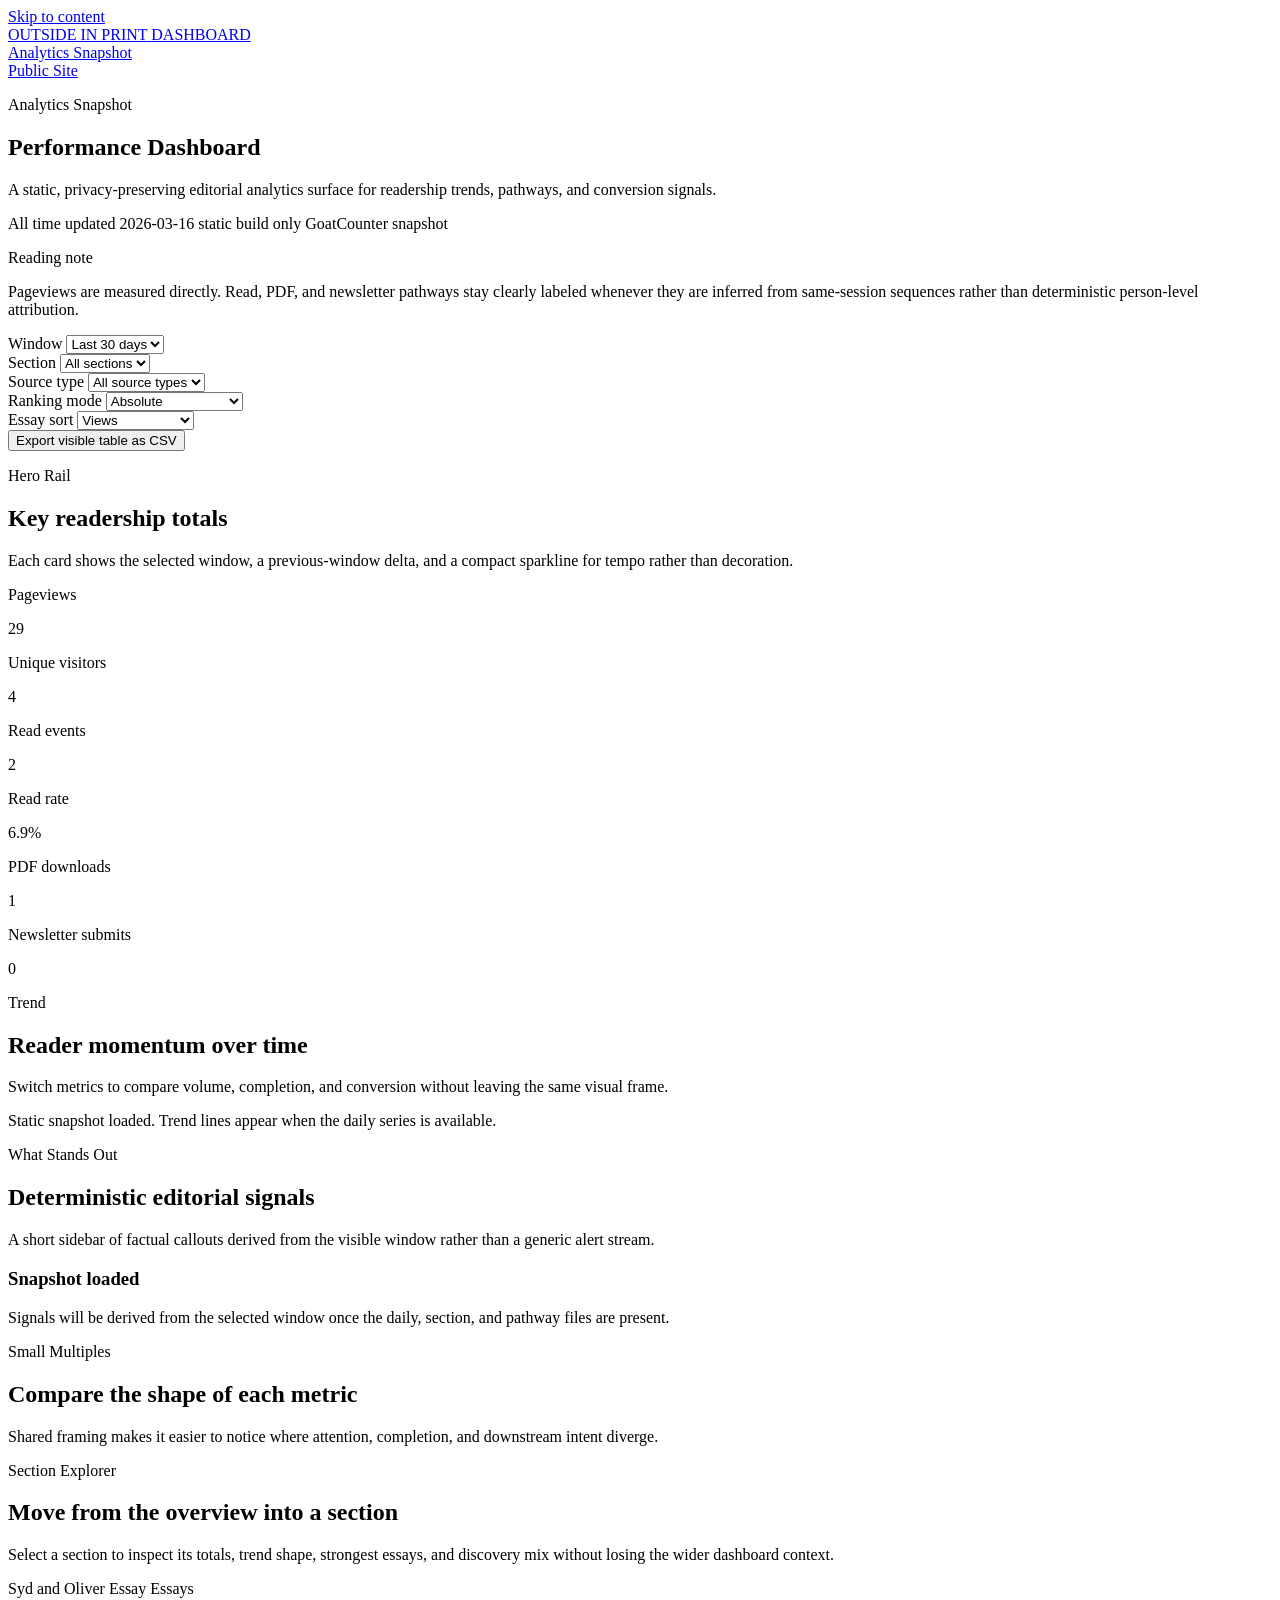
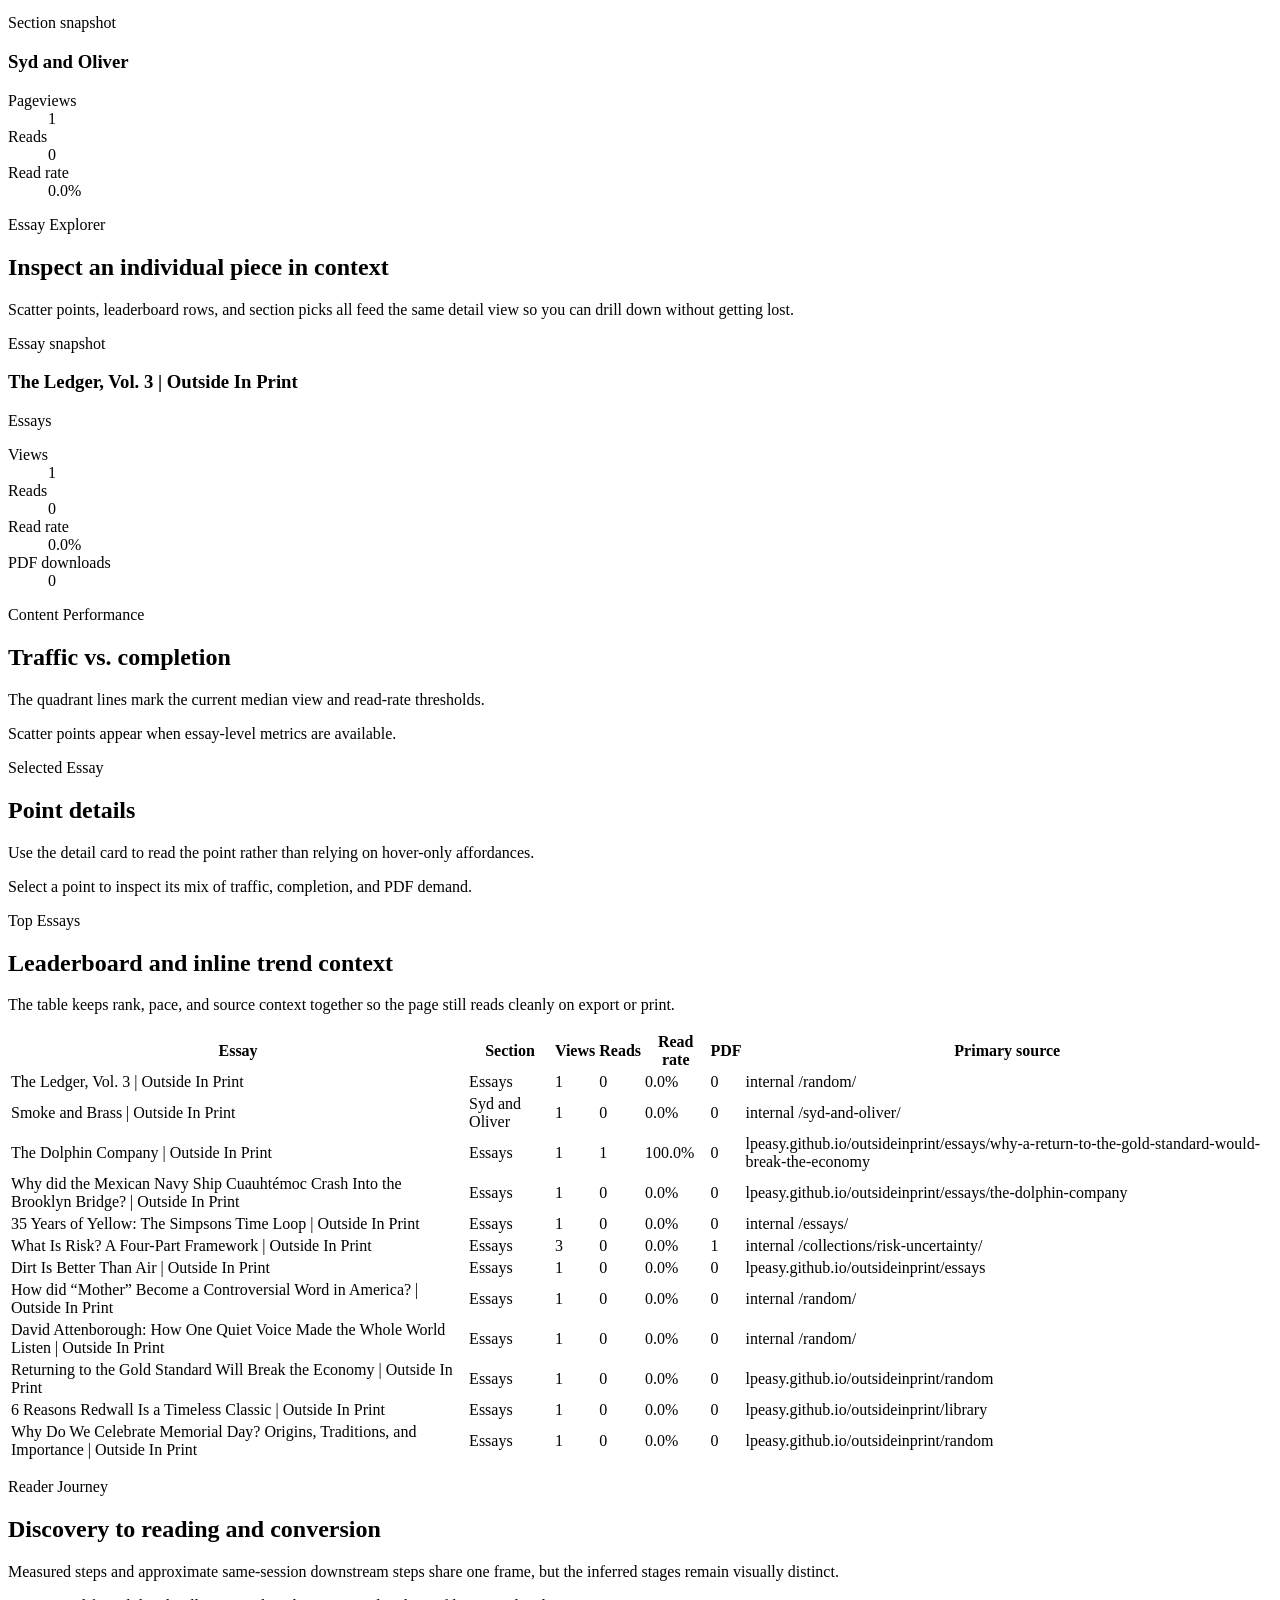
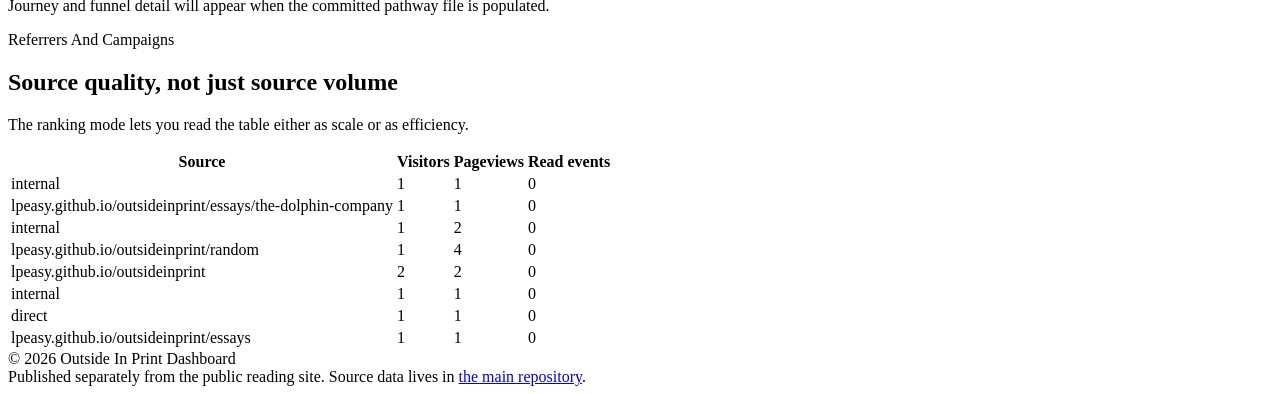
==== index.html @ ab6af26f "Publish dashboard snapshot" ====
<!doctype html><html lang=en-us><head><meta charset=utf-8><meta name=viewport content="width=device-width,initial-scale=1"><title>Performance Dashboard | Outside In Print Dashboard</title><link rel=canonical href=https://lpeasy.github.io/OutsideInPrintDashboard/><meta name=description content="A static, insight-first readership dashboard for Outside In Print."><link rel=icon href=/OutsideInPrintDashboard/favicon.svg type=image/svg+xml><meta property="og:url" content="https://lpeasy.github.io/OutsideInPrintDashboard/"><meta property="og:site_name" content="Outside In Print Dashboard"><meta property="og:title" content="Performance Dashboard"><meta property="og:description" content="A static, insight-first readership dashboard for Outside In Print."><meta property="og:locale" content="en_us"><meta property="og:type" content="website"><meta name=twitter:card content="summary"><meta name=twitter:title content="Performance Dashboard"><meta name=twitter:description content="A static, insight-first readership dashboard for Outside In Print."><meta itemprop=name content="Performance Dashboard"><meta itemprop=description content="A static, insight-first readership dashboard for Outside In Print."><link rel=stylesheet href=/OutsideInPrintDashboard/css/main.min.24b4613e62e9a63ff296a1d7b53216f226d71d20cd9fa6c10a924114e99021fe.css integrity="sha256-JLRhPmLppj/ylqHXtTIW8ibXHSDNn6bBCpJBFOmQIf4="></head><body><a class=skip-link href=#main-content>Skip to content</a><div class=wrap><header class="masthead masthead--dashboard"><a class=brand-link href=https://lpeasy.github.io/OutsideInPrintDashboard/ aria-label="Outside In Print Dashboard home"><div class=title><span class=top>OUTSIDE IN PRINT</span>
<span class=bottom>DASHBOARD</span></div><div class=subtitle>Analytics Snapshot</div></a><nav class=nav aria-label="Dashboard links"><a href=https://lpeasy.github.io/outsideinprint/>Public Site</a></nav></header><main id=main-content><script id=dashboard-data type=application/json>"{\"essays\":[{\"path\":\"/essays/the-ledger-vol-3/\",\"pdf_downloads\":0,\"primary_source\":\"internal /random/\",\"read_rate\":0,\"reads\":0,\"section\":\"Essays\",\"slug\":\"the-ledger-vol-3\",\"title\":\"The Ledger, Vol. 3 | Outside In Print\",\"views\":1},{\"path\":\"/syd-and-oliver/smoke-and-brass/\",\"pdf_downloads\":0,\"primary_source\":\"internal /syd-and-oliver/\",\"read_rate\":0,\"reads\":0,\"section\":\"Syd and Oliver\",\"slug\":\"smoke-and-brass\",\"title\":\"Smoke and Brass | Outside In Print\",\"views\":1},{\"path\":\"/essays/the-dolphin-company/\",\"pdf_downloads\":0,\"primary_source\":\"lpeasy.github.io/outsideinprint/essays/why-a-return-to-the-gold-standard-would-break-the-economy\",\"read_rate\":100,\"reads\":1,\"section\":\"Essays\",\"slug\":\"the-dolphin-company\",\"title\":\"The Dolphin Company | Outside In Print\",\"views\":1},{\"path\":\"/essays/why-the-mexican-navy-ship-cuauhtc3a9moc-crashed-into-the-brooklyn-bridge-c9e21ab4b72e/\",\"pdf_downloads\":0,\"primary_source\":\"lpeasy.github.io/outsideinprint/essays/the-dolphin-company\",\"read_rate\":0,\"reads\":0,\"section\":\"Essays\",\"slug\":\"why-the-mexican-navy-ship-cuauhtc3a9moc-crashed-into-the-brooklyn-bridge-c9e21ab4b72e\",\"title\":\"Why did the Mexican Navy Ship Cuauhtémoc Crash Into the Brooklyn Bridge? | Outside In Print\",\"views\":1},{\"path\":\"/essays/35-years-of-yellow-the-simpsons-time-loop/\",\"pdf_downloads\":0,\"primary_source\":\"internal /essays/\",\"read_rate\":0,\"reads\":0,\"section\":\"Essays\",\"slug\":\"35-years-of-yellow-the-simpsons-time-loop\",\"title\":\"35 Years of Yellow: The Simpsons Time Loop | Outside In Print\",\"views\":1},{\"path\":\"/essays/what-is-risk-a-four-part-framework/\",\"pdf_downloads\":1,\"primary_source\":\"internal /collections/risk-uncertainty/\",\"read_rate\":0,\"reads\":0,\"section\":\"Essays\",\"slug\":\"what-is-risk-a-four-part-framework\",\"title\":\"What Is Risk? A Four-Part Framework | Outside In Print\",\"views\":3},{\"path\":\"/essays/dirt-is-better-than-air/\",\"pdf_downloads\":0,\"primary_source\":\"lpeasy.github.io/outsideinprint/essays\",\"read_rate\":0,\"reads\":0,\"section\":\"Essays\",\"slug\":\"dirt-is-better-than-air\",\"title\":\"Dirt Is Better Than Air | Outside In Print\",\"views\":1},{\"path\":\"/essays/how-did-mother-become-a-controversial-word-in-america/\",\"pdf_downloads\":0,\"primary_source\":\"internal /random/\",\"read_rate\":0,\"reads\":0,\"section\":\"Essays\",\"slug\":\"how-did-mother-become-a-controversial-word-in-america\",\"title\":\"How did “Mother” Become a Controversial Word in America? | Outside In Print\",\"views\":1},{\"path\":\"/essays/david-attenborough-how-one-quiet-voice-made-the-whole-world-listen/\",\"pdf_downloads\":0,\"primary_source\":\"internal /random/\",\"read_rate\":0,\"reads\":0,\"section\":\"Essays\",\"slug\":\"david-attenborough-how-one-quiet-voice-made-the-whole-world-listen\",\"title\":\"David Attenborough: How One Quiet Voice Made the Whole World Listen | Outside In Print\",\"views\":1},{\"path\":\"/essays/why-a-return-to-the-gold-standard-would-break-the-economy/\",\"pdf_downloads\":0,\"primary_source\":\"lpeasy.github.io/outsideinprint/random\",\"read_rate\":0,\"reads\":0,\"section\":\"Essays\",\"slug\":\"why-a-return-to-the-gold-standard-would-break-the-economy\",\"title\":\"Returning to the Gold Standard Will Break the Economy | Outside In Print\",\"views\":1},{\"path\":\"/essays/6-reasons-redwall-is-a-timeless-classic/\",\"pdf_downloads\":0,\"primary_source\":\"lpeasy.github.io/outsideinprint/library\",\"read_rate\":0,\"reads\":0,\"section\":\"Essays\",\"slug\":\"6-reasons-redwall-is-a-timeless-classic\",\"title\":\"6 Reasons Redwall Is a Timeless Classic | Outside In Print\",\"views\":1},{\"path\":\"/essays/why-we-celebrate-memorial-day-origins-traditions-and-importance/\",\"pdf_downloads\":0,\"primary_source\":\"lpeasy.github.io/outsideinprint/random\",\"read_rate\":0,\"reads\":0,\"section\":\"Essays\",\"slug\":\"why-we-celebrate-memorial-day-origins-traditions-and-importance\",\"title\":\"Why Do We Celebrate Memorial Day? Origins, Traditions, and Importance | Outside In Print\",\"views\":1},{\"path\":\"/essays/you-paid-for-that-ct-scan/\",\"pdf_downloads\":0,\"primary_source\":\"internal /random/\",\"read_rate\":0,\"reads\":0,\"section\":\"Essays\",\"slug\":\"you-paid-for-that-ct-scan\",\"title\":\"You Paid For That CT Scan. | Outside In Print\",\"views\":1},{\"path\":\"/essays/the-national-flood-insurance-program/\",\"pdf_downloads\":0,\"primary_source\":\"lpeasy.github.io/outsideinprint/random\",\"read_rate\":100,\"reads\":1,\"section\":\"Essays\",\"slug\":\"the-national-flood-insurance-program\",\"title\":\"The National Flood Insurance Program | Outside In Print\",\"views\":1}],\"essays_timeseries\":[{\"path\":\"/essays/what-is-risk-a-four-part-framework/\",\"section\":\"Essays\",\"series\":[{\"date\":\"2026-03-15\",\"newsletter_submits\":0,\"pageviews\":2,\"pdf_downloads\":1,\"reads\":0},{\"date\":\"2026-03-16\",\"newsletter_submits\":0,\"pageviews\":1,\"pdf_downloads\":0,\"reads\":0}],\"slug\":\"what-is-risk-a-four-part-framework\",\"title\":\"What Is Risk? A Four-Part Framework | Outside In Print\"},{\"path\":\"/essays/the-ledger-vol-3/\",\"section\":\"Essays\",\"series\":[{\"date\":\"2026-03-15\",\"newsletter_submits\":0,\"pageviews\":1,\"pdf_downloads\":0,\"reads\":0},{\"date\":\"2026-03-16\",\"newsletter_submits\":0,\"pageviews\":0,\"pdf_downloads\":0,\"reads\":0}],\"slug\":\"the-ledger-vol-3\",\"title\":\"The Ledger, Vol. 3 | Outside In Print\"},{\"path\":\"/syd-and-oliver/smoke-and-brass/\",\"section\":\"Syd and Oliver\",\"series\":[{\"date\":\"2026-03-15\",\"newsletter_submits\":0,\"pageviews\":1,\"pdf_downloads\":0,\"reads\":0},{\"date\":\"2026-03-16\",\"newsletter_submits\":0,\"pageviews\":0,\"pdf_downloads\":0,\"reads\":0}],\"slug\":\"smoke-and-brass\",\"title\":\"Smoke and Brass | Outside In Print\"},{\"path\":\"/essays/the-dolphin-company/\",\"section\":\"Essays\",\"series\":[{\"date\":\"2026-03-15\",\"newsletter_submits\":0,\"pageviews\":0,\"pdf_downloads\":0,\"reads\":0},{\"date\":\"2026-03-16\",\"newsletter_submits\":0,\"pageviews\":1,\"pdf_downloads\":0,\"reads\":1}],\"slug\":\"the-dolphin-company\",\"title\":\"The Dolphin Company | Outside In Print\"},{\"path\":\"/essays/why-the-mexican-navy-ship-cuauhtc3a9moc-crashed-into-the-brooklyn-bridge-c9e21ab4b72e/\",\"section\":\"Essays\",\"series\":[{\"date\":\"2026-03-15\",\"newsletter_submits\":0,\"pageviews\":0,\"pdf_downloads\":0,\"reads\":0},{\"date\":\"2026-03-16\",\"newsletter_submits\":0,\"pageviews\":1,\"pdf_downloads\":0,\"reads\":0}],\"slug\":\"why-the-mexican-navy-ship-cuauhtc3a9moc-crashed-into-the-brooklyn-bridge-c9e21ab4b72e\",\"title\":\"Why did the Mexican Navy Ship Cuauhtémoc Crash Into the Brooklyn Bridge? | Outside In Print\"},{\"path\":\"/essays/35-years-of-yellow-the-simpsons-time-loop/\",\"section\":\"Essays\",\"series\":[{\"date\":\"2026-03-15\",\"newsletter_submits\":0,\"pageviews\":1,\"pdf_downloads\":0,\"reads\":0},{\"date\":\"2026-03-16\",\"newsletter_submits\":0,\"pageviews\":0,\"pdf_downloads\":0,\"reads\":0}],\"slug\":\"35-years-of-yellow-the-simpsons-time-loop\",\"title\":\"35 Years of Yellow: The Simpsons Time Loop | Outside In Print\"},{\"path\":\"/essays/dirt-is-better-than-air/\",\"section\":\"Essays\",\"series\":[{\"date\":\"2026-03-15\",\"newsletter_submits\":0,\"pageviews\":0,\"pdf_downloads\":0,\"reads\":0},{\"date\":\"2026-03-16\",\"newsletter_submits\":0,\"pageviews\":1,\"pdf_downloads\":0,\"reads\":0}],\"slug\":\"dirt-is-better-than-air\",\"title\":\"Dirt Is Better Than Air | Outside In Print\"},{\"path\":\"/essays/how-did-mother-become-a-controversial-word-in-america/\",\"section\":\"Essays\",\"series\":[{\"date\":\"2026-03-15\",\"newsletter_submits\":0,\"pageviews\":1,\"pdf_downloads\":0,\"reads\":0},{\"date\":\"2026-03-16\",\"newsletter_submits\":0,\"pageviews\":0,\"pdf_downloads\":0,\"reads\":0}],\"slug\":\"how-did-mother-become-a-controversial-word-in-america\",\"title\":\"How did “Mother” Become a Controversial Word in America? | Outside In Print\"},{\"path\":\"/essays/david-attenborough-how-one-quiet-voice-made-the-whole-world-listen/\",\"section\":\"Essays\",\"series\":[{\"date\":\"2026-03-15\",\"newsletter_submits\":0,\"pageviews\":1,\"pdf_downloads\":0,\"reads\":0},{\"date\":\"2026-03-16\",\"newsletter_submits\":0,\"pageviews\":0,\"pdf_downloads\":0,\"reads\":0}],\"slug\":\"david-attenborough-how-one-quiet-voice-made-the-whole-world-listen\",\"title\":\"David Attenborough: How One Quiet Voice Made the Whole World Listen | Outside In Print\"},{\"path\":\"/essays/why-a-return-to-the-gold-standard-would-break-the-economy/\",\"section\":\"Essays\",\"series\":[{\"date\":\"2026-03-15\",\"newsletter_submits\":0,\"pageviews\":0,\"pdf_downloads\":0,\"reads\":0},{\"date\":\"2026-03-16\",\"newsletter_submits\":0,\"pageviews\":1,\"pdf_downloads\":0,\"reads\":0}],\"slug\":\"why-a-return-to-the-gold-standard-would-break-the-economy\",\"title\":\"Returning to the Gold Standard Will Break the Economy | Outside In Print\"},{\"path\":\"/essays/6-reasons-redwall-is-a-timeless-classic/\",\"section\":\"Essays\",\"series\":[{\"date\":\"2026-03-15\",\"newsletter_submits\":0,\"pageviews\":0,\"pdf_downloads\":0,\"reads\":0},{\"date\":\"2026-03-16\",\"newsletter_submits\":0,\"pageviews\":1,\"pdf_downloads\":0,\"reads\":0}],\"slug\":\"6-reasons-redwall-is-a-timeless-classic\",\"title\":\"6 Reasons Redwall Is a Timeless Classic | Outside In Print\"},{\"path\":\"/essays/why-we-celebrate-memorial-day-origins-traditions-and-importance/\",\"section\":\"Essays\",\"series\":[{\"date\":\"2026-03-15\",\"newsletter_submits\":0,\"pageviews\":0,\"pdf_downloads\":0,\"reads\":0},{\"date\":\"2026-03-16\",\"newsletter_submits\":0,\"pageviews\":1,\"pdf_downloads\":0,\"reads\":0}],\"slug\":\"why-we-celebrate-memorial-day-origins-traditions-and-importance\",\"title\":\"Why Do We Celebrate Memorial Day? Origins, Traditions, and Importance | Outside In Print\"},{\"path\":\"/essays/you-paid-for-that-ct-scan/\",\"section\":\"Essays\",\"series\":[{\"date\":\"2026-03-15\",\"newsletter_submits\":0,\"pageviews\":1,\"pdf_downloads\":0,\"reads\":0},{\"date\":\"2026-03-16\",\"newsletter_submits\":0,\"pageviews\":0,\"pdf_downloads\":0,\"reads\":0}],\"slug\":\"you-paid-for-that-ct-scan\",\"title\":\"You Paid For That CT Scan. | Outside In Print\"},{\"path\":\"/essays/the-national-flood-insurance-program/\",\"section\":\"Essays\",\"series\":[{\"date\":\"2026-03-15\",\"newsletter_submits\":0,\"pageviews\":0,\"pdf_downloads\":0,\"reads\":0},{\"date\":\"2026-03-16\",\"newsletter_submits\":0,\"pageviews\":1,\"pdf_downloads\":0,\"reads\":1}],\"slug\":\"the-national-flood-insurance-program\",\"title\":\"The National Flood Insurance Program | Outside In Print\"}],\"journey_by_collection\":[],\"journey_by_essay\":[{\"approximate_downstream\":true,\"attribution_note\":\"Pageviews are measured directly. Read, PDF, and newsletter steps are approximate same-session downstream events.\",\"collection\":\"\",\"discovery_mode\":\"\",\"discovery_type\":\"\",\"module_slot\":\"\",\"newsletter_rate\":0,\"newsletter_submits\":0,\"path\":\"/essays/david-attenborough-how-one-quiet-voice-made-the-whole-world-listen/\",\"pdf_downloads\":0,\"pdf_rate\":0,\"read_rate\":0,\"reads\":0,\"section\":\"Essays\",\"slug\":\"david-attenborough-how-one-quiet-voice-made-the-whole-world-listen\",\"title\":\"David Attenborough: How One Quiet Voice Made the Whole World Listen | Outside In Print\",\"views\":1},{\"approximate_downstream\":true,\"attribution_note\":\"Pageviews are measured directly. Read, PDF, and newsletter steps are approximate same-session downstream events.\",\"collection\":\"\",\"discovery_mode\":\"\",\"discovery_type\":\"\",\"module_slot\":\"\",\"newsletter_rate\":0,\"newsletter_submits\":0,\"path\":\"/essays/how-did-mother-become-a-controversial-word-in-america/\",\"pdf_downloads\":0,\"pdf_rate\":0,\"read_rate\":0,\"reads\":0,\"section\":\"Essays\",\"slug\":\"how-did-mother-become-a-controversial-word-in-america\",\"title\":\"How did “Mother” Become a Controversial Word in America? | Outside In Print\",\"views\":1},{\"approximate_downstream\":true,\"attribution_note\":\"Pageviews are measured directly. Read, PDF, and newsletter steps are approximate same-session downstream events.\",\"collection\":\"\",\"discovery_mode\":\"\",\"discovery_type\":\"\",\"module_slot\":\"\",\"newsletter_rate\":0,\"newsletter_submits\":0,\"path\":\"/essays/dirt-is-better-than-air/\",\"pdf_downloads\":0,\"pdf_rate\":0,\"read_rate\":0,\"reads\":0,\"section\":\"Essays\",\"slug\":\"dirt-is-better-than-air\",\"title\":\"Dirt Is Better Than Air | Outside In Print\",\"views\":1},{\"approximate_downstream\":true,\"attribution_note\":\"Pageviews are measured directly. Read, PDF, and newsletter steps are approximate same-session downstream events.\",\"collection\":\"\",\"discovery_mode\":\"\",\"discovery_type\":\"\",\"module_slot\":\"\",\"newsletter_rate\":0,\"newsletter_submits\":0,\"path\":\"/essays/you-paid-for-that-ct-scan/\",\"pdf_downloads\":0,\"pdf_rate\":0,\"read_rate\":0,\"reads\":0,\"section\":\"Essays\",\"slug\":\"you-paid-for-that-ct-scan\",\"title\":\"You Paid For That CT Scan. | Outside In Print\",\"views\":1},{\"approximate_downstream\":true,\"attribution_note\":\"Pageviews are measured directly. Read, PDF, and newsletter steps are approximate same-session downstream events.\",\"collection\":\"\",\"discovery_mode\":\"\",\"discovery_type\":\"\",\"module_slot\":\"\",\"newsletter_rate\":0,\"newsletter_submits\":0,\"path\":\"/essays/why-we-celebrate-memorial-day-origins-traditions-and-importance/\",\"pdf_downloads\":0,\"pdf_rate\":0,\"read_rate\":0,\"reads\":0,\"section\":\"Essays\",\"slug\":\"why-we-celebrate-memorial-day-origins-traditions-and-importance\",\"title\":\"Why Do We Celebrate Memorial Day? Origins, Traditions, and Importance | Outside In Print\",\"views\":1},{\"approximate_downstream\":true,\"attribution_note\":\"Pageviews are measured directly. Read, PDF, and newsletter steps are approximate same-session downstream events.\",\"collection\":\"\",\"discovery_mode\":\"\",\"discovery_type\":\"\",\"module_slot\":\"\",\"newsletter_rate\":0,\"newsletter_submits\":0,\"path\":\"/essays/6-reasons-redwall-is-a-timeless-classic/\",\"pdf_downloads\":0,\"pdf_rate\":0,\"read_rate\":0,\"reads\":0,\"section\":\"Essays\",\"slug\":\"6-reasons-redwall-is-a-timeless-classic\",\"title\":\"6 Reasons Redwall Is a Timeless Classic | Outside In Print\",\"views\":1},{\"approximate_downstream\":true,\"attribution_note\":\"Pageviews are measured directly. Read, PDF, and newsletter steps are approximate same-session downstream events.\",\"collection\":\"\",\"discovery_mode\":\"\",\"discovery_type\":\"\",\"module_slot\":\"\",\"newsletter_rate\":0,\"newsletter_submits\":0,\"path\":\"/essays/why-the-mexican-navy-ship-cuauhtc3a9moc-crashed-into-the-brooklyn-bridge-c9e21ab4b72e/\",\"pdf_downloads\":0,\"pdf_rate\":0,\"read_rate\":0,\"reads\":0,\"section\":\"Essays\",\"slug\":\"why-the-mexican-navy-ship-cuauhtc3a9moc-crashed-into-the-brooklyn-bridge-c9e21ab4b72e\",\"title\":\"Why did the Mexican Navy Ship Cuauhtémoc Crash Into the Brooklyn Bridge? | Outside In Print\",\"views\":1},{\"approximate_downstream\":true,\"attribution_note\":\"Pageviews are measured directly. Read, PDF, and newsletter steps are approximate same-session downstream events.\",\"collection\":\"\",\"discovery_mode\":\"\",\"discovery_type\":\"\",\"module_slot\":\"\",\"newsletter_rate\":0,\"newsletter_submits\":0,\"path\":\"/syd-and-oliver/smoke-and-brass/\",\"pdf_downloads\":0,\"pdf_rate\":0,\"read_rate\":0,\"reads\":0,\"section\":\"Syd and Oliver\",\"slug\":\"smoke-and-brass\",\"title\":\"Smoke and Brass | Outside In Print\",\"views\":1},{\"approximate_downstream\":true,\"attribution_note\":\"Pageviews are measured directly. Read, PDF, and newsletter steps are approximate same-session downstream events.\",\"collection\":\"\",\"discovery_mode\":\"\",\"discovery_type\":\"\",\"module_slot\":\"\",\"newsletter_rate\":0,\"newsletter_submits\":0,\"path\":\"/essays/the-dolphin-company/\",\"pdf_downloads\":0,\"pdf_rate\":0,\"read_rate\":100,\"reads\":1,\"section\":\"Essays\",\"slug\":\"the-dolphin-company\",\"title\":\"The Dolphin Company | Outside In Print\",\"views\":1},{\"approximate_downstream\":true,\"attribution_note\":\"Pageviews are measured directly. Read, PDF, and newsletter steps are approximate same-session downstream events.\",\"collection\":\"\",\"discovery_mode\":\"\",\"discovery_type\":\"\",\"module_slot\":\"\",\"newsletter_rate\":0,\"newsletter_submits\":0,\"path\":\"/essays/35-years-of-yellow-the-simpsons-time-loop/\",\"pdf_downloads\":0,\"pdf_rate\":0,\"read_rate\":0,\"reads\":0,\"section\":\"Essays\",\"slug\":\"35-years-of-yellow-the-simpsons-time-loop\",\"title\":\"35 Years of Yellow: The Simpsons Time Loop | Outside In Print\",\"views\":1},{\"approximate_downstream\":true,\"attribution_note\":\"Pageviews are measured directly. Read, PDF, and newsletter steps are approximate same-session downstream events.\",\"collection\":\"\",\"discovery_mode\":\"\",\"discovery_type\":\"\",\"module_slot\":\"\",\"newsletter_rate\":0,\"newsletter_submits\":0,\"path\":\"/essays/the-national-flood-insurance-program/\",\"pdf_downloads\":0,\"pdf_rate\":0,\"read_rate\":0,\"reads\":0,\"section\":\"Essays\",\"slug\":\"the-national-flood-insurance-program\",\"title\":\"The National Flood Insurance Program | Outside In Print\",\"views\":1},{\"approximate_downstream\":true,\"attribution_note\":\"Pageviews are measured directly. Read, PDF, and newsletter steps are approximate same-session downstream events.\",\"collection\":\"\",\"discovery_mode\":\"\",\"discovery_type\":\"\",\"module_slot\":\"\",\"newsletter_rate\":0,\"newsletter_submits\":0,\"path\":\"/essays/why-a-return-to-the-gold-standard-would-break-the-economy/\",\"pdf_downloads\":0,\"pdf_rate\":0,\"read_rate\":0,\"reads\":0,\"section\":\"Essays\",\"slug\":\"why-a-return-to-the-gold-standard-would-break-the-economy\",\"title\":\"Returning to the Gold Standard Will Break the Economy | Outside In Print\",\"views\":1},{\"approximate_downstream\":true,\"attribution_note\":\"Pageviews are measured directly. Read, PDF, and newsletter steps are approximate same-session downstream events.\",\"collection\":\"\",\"discovery_mode\":\"\",\"discovery_type\":\"\",\"module_slot\":\"\",\"newsletter_rate\":0,\"newsletter_submits\":0,\"path\":\"/essays/the-ledger-vol-3/\",\"pdf_downloads\":0,\"pdf_rate\":0,\"read_rate\":0,\"reads\":0,\"section\":\"Essays\",\"slug\":\"the-ledger-vol-3\",\"title\":\"The Ledger, Vol. 3 | Outside In Print\",\"views\":1},{\"approximate_downstream\":true,\"attribution_note\":\"Pageviews are measured directly. Read, PDF, and newsletter steps are approximate same-session downstream events.\",\"collection\":\"\",\"discovery_mode\":\"\",\"discovery_type\":\"\",\"module_slot\":\"\",\"newsletter_rate\":0,\"newsletter_submits\":0,\"path\":\"/essays/what-is-risk-a-four-part-framework/\",\"pdf_downloads\":1,\"pdf_rate\":33.3,\"read_rate\":0,\"reads\":0,\"section\":\"Essays\",\"slug\":\"what-is-risk-a-four-part-framework\",\"title\":\"What Is Risk? A Four-Part Framework | Outside In Print\",\"views\":3}],\"journey_by_source\":[{\"approximate_downstream\":true,\"attribution_note\":\"Pageviews are measured directly. Read, PDF, and newsletter steps are approximate same-session downstream events.\",\"collection\":\"\",\"discovery_mode\":\"article-discovery\",\"discovery_source\":\"internal /collections/risk-uncertainty/\",\"discovery_type\":\"internal\",\"module_slot\":\"\",\"newsletter_rate\":0,\"newsletter_submits\":0,\"path\":\"\",\"pdf_downloads\":1,\"pdf_rate\":50,\"read_rate\":0,\"reads\":0,\"section\":\"\",\"slug\":\"\",\"title\":\"\",\"views\":2},{\"approximate_downstream\":true,\"attribution_note\":\"Pageviews are measured directly. Read, PDF, and newsletter steps are approximate same-session downstream events.\",\"collection\":\"\",\"discovery_mode\":\"article-discovery\",\"discovery_source\":\"lpeasy.github.io/outsideinprint/essays\",\"discovery_type\":\"external\",\"module_slot\":\"\",\"newsletter_rate\":0,\"newsletter_submits\":0,\"path\":\"\",\"pdf_downloads\":0,\"pdf_rate\":0,\"read_rate\":0,\"reads\":0,\"section\":\"\",\"slug\":\"\",\"title\":\"\",\"views\":1},{\"approximate_downstream\":true,\"attribution_note\":\"Pageviews are measured directly. Read, PDF, and newsletter steps are approximate same-session downstream events.\",\"collection\":\"\",\"discovery_mode\":\"article-discovery\",\"discovery_source\":\"lpeasy.github.io/outsideinprint/library\",\"discovery_type\":\"external\",\"module_slot\":\"\",\"newsletter_rate\":0,\"newsletter_submits\":0,\"path\":\"\",\"pdf_downloads\":0,\"pdf_rate\":0,\"read_rate\":0,\"reads\":0,\"section\":\"\",\"slug\":\"\",\"title\":\"\",\"views\":1},{\"approximate_downstream\":true,\"attribution_note\":\"Pageviews are measured directly. Read, PDF, and newsletter steps are approximate same-session downstream events.\",\"collection\":\"\",\"discovery_mode\":\"article-discovery\",\"discovery_source\":\"lpeasy.github.io/outsideinprint/essays/the-dolphin-company\",\"discovery_type\":\"external\",\"module_slot\":\"\",\"newsletter_rate\":0,\"newsletter_submits\":0,\"path\":\"\",\"pdf_downloads\":0,\"pdf_rate\":0,\"read_rate\":0,\"reads\":0,\"section\":\"\",\"slug\":\"\",\"title\":\"\",\"views\":1},{\"approximate_downstream\":true,\"attribution_note\":\"Pageviews are measured directly. Read, PDF, and newsletter steps are approximate same-session downstream events.\",\"collection\":\"\",\"discovery_mode\":\"article-discovery\",\"discovery_source\":\"internal /random/\",\"discovery_type\":\"internal\",\"module_slot\":\"\",\"newsletter_rate\":0,\"newsletter_submits\":0,\"path\":\"\",\"pdf_downloads\":0,\"pdf_rate\":0,\"read_rate\":0,\"reads\":0,\"section\":\"\",\"slug\":\"\",\"title\":\"\",\"views\":4},{\"approximate_downstream\":true,\"attribution_note\":\"Pageviews are measured directly. Read, PDF, and newsletter steps are approximate same-session downstream events.\",\"collection\":\"\",\"discovery_mode\":\"article-discovery\",\"discovery_source\":\"lpeasy.github.io/outsideinprint/random\",\"discovery_type\":\"external\",\"module_slot\":\"\",\"newsletter_rate\":0,\"newsletter_submits\":0,\"path\":\"\",\"pdf_downloads\":0,\"pdf_rate\":0,\"read_rate\":0,\"reads\":0,\"section\":\"\",\"slug\":\"\",\"title\":\"\",\"views\":4},{\"approximate_downstream\":true,\"attribution_note\":\"Pageviews are measured directly. Read, PDF, and newsletter steps are approximate same-session downstream events.\",\"collection\":\"\",\"discovery_mode\":\"article-discovery\",\"discovery_source\":\"internal /essays/\",\"discovery_type\":\"internal\",\"module_slot\":\"\",\"newsletter_rate\":0,\"newsletter_submits\":0,\"path\":\"\",\"pdf_downloads\":0,\"pdf_rate\":0,\"read_rate\":0,\"reads\":0,\"section\":\"\",\"slug\":\"\",\"title\":\"\",\"views\":1},{\"approximate_downstream\":true,\"attribution_note\":\"Pageviews are measured directly. Read, PDF, and newsletter steps are approximate same-session downstream events.\",\"collection\":\"\",\"discovery_mode\":\"article-discovery\",\"discovery_source\":\"internal /syd-and-oliver/\",\"discovery_type\":\"internal\",\"module_slot\":\"\",\"newsletter_rate\":0,\"newsletter_submits\":0,\"path\":\"\",\"pdf_downloads\":0,\"pdf_rate\":0,\"read_rate\":0,\"reads\":0,\"section\":\"\",\"slug\":\"\",\"title\":\"\",\"views\":1},{\"approximate_downstream\":true,\"attribution_note\":\"Pageviews are measured directly. Read, PDF, and newsletter steps are approximate same-session downstream events.\",\"collection\":\"\",\"discovery_mode\":\"article-discovery\",\"discovery_source\":\"lpeasy.github.io/outsideinprint/essays/why-a-return-to-the-gold-standard-would-break-the-economy\",\"discovery_type\":\"external\",\"module_slot\":\"\",\"newsletter_rate\":0,\"newsletter_submits\":0,\"path\":\"\",\"pdf_downloads\":0,\"pdf_rate\":0,\"read_rate\":100,\"reads\":1,\"section\":\"\",\"slug\":\"\",\"title\":\"\",\"views\":1}],\"journeys\":[{\"approximate_downstream\":true,\"attribution_note\":\"Pageviews are measured directly. Read, PDF, and newsletter steps are approximate same-session downstream events.\",\"collection\":\"\",\"discovery_mode\":\"article-discovery\",\"discovery_source\":\"internal /random/\",\"discovery_type\":\"internal\",\"module_slot\":\"\",\"newsletter_rate\":0,\"newsletter_submits\":0,\"path\":\"/essays/how-did-mother-become-a-controversial-word-in-america/\",\"pdf_downloads\":0,\"pdf_rate\":0,\"read_rate\":0,\"reads\":0,\"section\":\"Essays\",\"slug\":\"how-did-mother-become-a-controversial-word-in-america\",\"title\":\"How did “Mother” Become a Controversial Word in America? | Outside In Print\",\"views\":1},{\"approximate_downstream\":true,\"attribution_note\":\"Pageviews are measured directly. Read, PDF, and newsletter steps are approximate same-session downstream events.\",\"collection\":\"\",\"discovery_mode\":\"article-discovery\",\"discovery_source\":\"internal /random/\",\"discovery_type\":\"internal\",\"module_slot\":\"\",\"newsletter_rate\":0,\"newsletter_submits\":0,\"path\":\"/essays/the-ledger-vol-3/\",\"pdf_downloads\":0,\"pdf_rate\":0,\"read_rate\":0,\"reads\":0,\"section\":\"Essays\",\"slug\":\"the-ledger-vol-3\",\"title\":\"The Ledger, Vol. 3 | Outside In Print\",\"views\":1},{\"approximate_downstream\":true,\"attribution_note\":\"Pageviews are measured directly. Read, PDF, and newsletter steps are approximate same-session downstream events.\",\"collection\":\"\",\"discovery_mode\":\"article-discovery\",\"discovery_source\":\"lpeasy.github.io/outsideinprint/library\",\"discovery_type\":\"external\",\"module_slot\":\"\",\"newsletter_rate\":0,\"newsletter_submits\":0,\"path\":\"/essays/6-reasons-redwall-is-a-timeless-classic/\",\"pdf_downloads\":0,\"pdf_rate\":0,\"read_rate\":0,\"reads\":0,\"section\":\"Essays\",\"slug\":\"6-reasons-redwall-is-a-timeless-classic\",\"title\":\"6 Reasons Redwall Is a Timeless Classic | Outside In Print\",\"views\":1},{\"approximate_downstream\":true,\"attribution_note\":\"Pageviews are measured directly. Read, PDF, and newsletter steps are approximate same-session downstream events.\",\"collection\":\"\",\"discovery_mode\":\"article-discovery\",\"discovery_source\":\"lpeasy.github.io/outsideinprint/random\",\"discovery_type\":\"external\",\"module_slot\":\"\",\"newsletter_rate\":0,\"newsletter_submits\":0,\"path\":\"/essays/what-is-risk-a-four-part-framework/\",\"pdf_downloads\":0,\"pdf_rate\":0,\"read_rate\":0,\"reads\":0,\"section\":\"Essays\",\"slug\":\"what-is-risk-a-four-part-framework\",\"title\":\"What Is Risk? A Four-Part Framework | Outside In Print\",\"views\":1},{\"approximate_downstream\":true,\"attribution_note\":\"Pageviews are measured directly. Read, PDF, and newsletter steps are approximate same-session downstream events.\",\"collection\":\"\",\"discovery_mode\":\"article-discovery\",\"discovery_source\":\"internal /random/\",\"discovery_type\":\"internal\",\"module_slot\":\"\",\"newsletter_rate\":0,\"newsletter_submits\":0,\"path\":\"/essays/you-paid-for-that-ct-scan/\",\"pdf_downloads\":0,\"pdf_rate\":0,\"read_rate\":0,\"reads\":0,\"section\":\"Essays\",\"slug\":\"you-paid-for-that-ct-scan\",\"title\":\"You Paid For That CT Scan. | Outside In Print\",\"views\":1},{\"approximate_downstream\":true,\"attribution_note\":\"Pageviews are measured directly. Read, PDF, and newsletter steps are approximate same-session downstream events.\",\"collection\":\"\",\"discovery_mode\":\"article-discovery\",\"discovery_source\":\"internal /collections/risk-uncertainty/\",\"discovery_type\":\"internal\",\"module_slot\":\"\",\"newsletter_rate\":0,\"newsletter_submits\":0,\"path\":\"/essays/what-is-risk-a-four-part-framework/\",\"pdf_downloads\":1,\"pdf_rate\":50,\"read_rate\":0,\"reads\":0,\"section\":\"Essays\",\"slug\":\"what-is-risk-a-four-part-framework\",\"title\":\"What Is Risk? A Four-Part Framework | Outside In Print\",\"views\":2},{\"approximate_downstream\":true,\"attribution_note\":\"Pageviews are measured directly. Read, PDF, and newsletter steps are approximate same-session downstream events.\",\"collection\":\"\",\"discovery_mode\":\"article-discovery\",\"discovery_source\":\"internal /essays/\",\"discovery_type\":\"internal\",\"module_slot\":\"\",\"newsletter_rate\":0,\"newsletter_submits\":0,\"path\":\"/essays/35-years-of-yellow-the-simpsons-time-loop/\",\"pdf_downloads\":0,\"pdf_rate\":0,\"read_rate\":0,\"reads\":0,\"section\":\"Essays\",\"slug\":\"35-years-of-yellow-the-simpsons-time-loop\",\"title\":\"35 Years of Yellow: The Simpsons Time Loop | Outside In Print\",\"views\":1},{\"approximate_downstream\":true,\"attribution_note\":\"Pageviews are measured directly. Read, PDF, and newsletter steps are approximate same-session downstream events.\",\"collection\":\"\",\"discovery_mode\":\"article-discovery\",\"discovery_source\":\"lpeasy.github.io/outsideinprint/random\",\"discovery_type\":\"external\",\"module_slot\":\"\",\"newsletter_rate\":0,\"newsletter_submits\":0,\"path\":\"/essays/the-national-flood-insurance-program/\",\"pdf_downloads\":0,\"pdf_rate\":0,\"read_rate\":0,\"reads\":0,\"section\":\"Essays\",\"slug\":\"the-national-flood-insurance-program\",\"title\":\"The National Flood Insurance Program | Outside In Print\",\"views\":1},{\"approximate_downstream\":true,\"attribution_note\":\"Pageviews are measured directly. Read, PDF, and newsletter steps are approximate same-session downstream events.\",\"collection\":\"\",\"discovery_mode\":\"article-discovery\",\"discovery_source\":\"lpeasy.github.io/outsideinprint/essays/the-dolphin-company\",\"discovery_type\":\"external\",\"module_slot\":\"\",\"newsletter_rate\":0,\"newsletter_submits\":0,\"path\":\"/essays/why-the-mexican-navy-ship-cuauhtc3a9moc-crashed-into-the-brooklyn-bridge-c9e21ab4b72e/\",\"pdf_downloads\":0,\"pdf_rate\":0,\"read_rate\":0,\"reads\":0,\"section\":\"Essays\",\"slug\":\"why-the-mexican-navy-ship-cuauhtc3a9moc-crashed-into-the-brooklyn-bridge-c9e21ab4b72e\",\"title\":\"Why did the Mexican Navy Ship Cuauhtémoc Crash Into the Brooklyn Bridge? | Outside In Print\",\"views\":1},{\"approximate_downstream\":true,\"attribution_note\":\"Pageviews are measured directly. Read, PDF, and newsletter steps are approximate same-session downstream events.\",\"collection\":\"\",\"discovery_mode\":\"article-discovery\",\"discovery_source\":\"lpeasy.github.io/outsideinprint/essays/why-a-return-to-the-gold-standard-would-break-the-economy\",\"discovery_type\":\"external\",\"module_slot\":\"\",\"newsletter_rate\":0,\"newsletter_submits\":0,\"path\":\"/essays/the-dolphin-company/\",\"pdf_downloads\":0,\"pdf_rate\":0,\"read_rate\":100,\"reads\":1,\"section\":\"Essays\",\"slug\":\"the-dolphin-company\",\"title\":\"The Dolphin Company | Outside In Print\",\"views\":1},{\"approximate_downstream\":true,\"attribution_note\":\"Pageviews are measured directly. Read, PDF, and newsletter steps are approximate same-session downstream events.\",\"collection\":\"\",\"discovery_mode\":\"article-discovery\",\"discovery_source\":\"internal /syd-and-oliver/\",\"discovery_type\":\"internal\",\"module_slot\":\"\",\"newsletter_rate\":0,\"newsletter_submits\":0,\"path\":\"/syd-and-oliver/smoke-and-brass/\",\"pdf_downloads\":0,\"pdf_rate\":0,\"read_rate\":0,\"reads\":0,\"section\":\"Syd and Oliver\",\"slug\":\"smoke-and-brass\",\"title\":\"Smoke and Brass | Outside In Print\",\"views\":1},{\"approximate_downstream\":true,\"attribution_note\":\"Pageviews are measured directly. Read, PDF, and newsletter steps are approximate same-session downstream events.\",\"collection\":\"\",\"discovery_mode\":\"article-discovery\",\"discovery_source\":\"lpeasy.github.io/outsideinprint/random\",\"discovery_type\":\"external\",\"module_slot\":\"\",\"newsletter_rate\":0,\"newsletter_submits\":0,\"path\":\"/essays/why-a-return-to-the-gold-standard-would-break-the-economy/\",\"pdf_downloads\":0,\"pdf_rate\":0,\"read_rate\":0,\"reads\":0,\"section\":\"Essays\",\"slug\":\"why-a-return-to-the-gold-standard-would-break-the-economy\",\"title\":\"Returning to the Gold Standard Will Break the Economy | Outside In Print\",\"views\":1},{\"approximate_downstream\":true,\"attribution_note\":\"Pageviews are measured directly. Read, PDF, and newsletter steps are approximate same-session downstream events.\",\"collection\":\"\",\"discovery_mode\":\"article-discovery\",\"discovery_source\":\"internal /random/\",\"discovery_type\":\"internal\",\"module_slot\":\"\",\"newsletter_rate\":0,\"newsletter_submits\":0,\"path\":\"/essays/david-attenborough-how-one-quiet-voice-made-the-whole-world-listen/\",\"pdf_downloads\":0,\"pdf_rate\":0,\"read_rate\":0,\"reads\":0,\"section\":\"Essays\",\"slug\":\"david-attenborough-how-one-quiet-voice-made-the-whole-world-listen\",\"title\":\"David Attenborough: How One Quiet Voice Made the Whole World Listen | Outside In Print\",\"views\":1},{\"approximate_downstream\":true,\"attribution_note\":\"Pageviews are measured directly. Read, PDF, and newsletter steps are approximate same-session downstream events.\",\"collection\":\"\",\"discovery_mode\":\"article-discovery\",\"discovery_source\":\"lpeasy.github.io/outsideinprint/random\",\"discovery_type\":\"external\",\"module_slot\":\"\",\"newsletter_rate\":0,\"newsletter_submits\":0,\"path\":\"/essays/why-we-celebrate-memorial-day-origins-traditions-and-importance/\",\"pdf_downloads\":0,\"pdf_rate\":0,\"read_rate\":0,\"reads\":0,\"section\":\"Essays\",\"slug\":\"why-we-celebrate-memorial-day-origins-traditions-and-importance\",\"title\":\"Why Do We Celebrate Memorial Day? Origins, Traditions, and Importance | Outside In Print\",\"views\":1},{\"approximate_downstream\":true,\"attribution_note\":\"Pageviews are measured directly. Read, PDF, and newsletter steps are approximate same-session downstream events.\",\"collection\":\"\",\"discovery_mode\":\"article-discovery\",\"discovery_source\":\"lpeasy.github.io/outsideinprint/essays\",\"discovery_type\":\"external\",\"module_slot\":\"\",\"newsletter_rate\":0,\"newsletter_submits\":0,\"path\":\"/essays/dirt-is-better-than-air/\",\"pdf_downloads\":0,\"pdf_rate\":0,\"read_rate\":0,\"reads\":0,\"section\":\"Essays\",\"slug\":\"dirt-is-better-than-air\",\"title\":\"Dirt Is Better Than Air | Outside In Print\",\"views\":1}],\"overview\":{\"newsletter_submits\":0,\"pageviews\":29,\"pdf_downloads\":1,\"range_label\":\"All time\",\"read_rate\":6.9,\"reads\":2,\"unique_visitors\":4,\"updated_at\":\"2026-03-16\"},\"periods\":[{\"label\":\"Last 7 days\",\"newsletter_submits\":0,\"pageviews\":29,\"pdf_downloads\":1,\"read_rate\":6.9,\"reads\":2,\"unique_visitors\":4},{\"label\":\"Last 30 days\",\"newsletter_submits\":0,\"pageviews\":29,\"pdf_downloads\":1,\"read_rate\":6.9,\"reads\":2,\"unique_visitors\":4},{\"label\":\"All time\",\"newsletter_submits\":0,\"pageviews\":29,\"pdf_downloads\":1,\"read_rate\":6.9,\"reads\":2,\"unique_visitors\":4}],\"sections\":[{\"newsletter_submits\":0,\"pageviews\":1,\"pdf_downloads\":0,\"read_rate\":0,\"reads\":0,\"section\":\"Syd and Oliver\",\"sparkline_pageviews\":[1,0],\"sparkline_reads\":[0,0]},{\"newsletter_submits\":0,\"pageviews\":0,\"pdf_downloads\":1,\"read_rate\":0,\"reads\":2,\"section\":\"Essay\",\"sparkline_pageviews\":[0,0],\"sparkline_reads\":[0,2]},{\"newsletter_submits\":0,\"pageviews\":15,\"pdf_downloads\":0,\"read_rate\":0,\"reads\":0,\"section\":\"Essays\",\"sparkline_pageviews\":[7,8],\"sparkline_reads\":[0,0]}],\"sources\":[{\"campaign\":\"\",\"content\":\"\",\"medium\":\"/syd-and-oliver/smoke-and-brass/\",\"pageviews\":1,\"reads\":0,\"source\":\"internal\",\"visitors\":1},{\"campaign\":\"\",\"content\":\"\",\"medium\":\"\",\"pageviews\":1,\"reads\":0,\"source\":\"lpeasy.github.io/outsideinprint/essays/the-dolphin-company\",\"visitors\":1},{\"campaign\":\"\",\"content\":\"\",\"medium\":\"/collections/risk-uncertainty/\",\"pageviews\":2,\"reads\":0,\"source\":\"internal\",\"visitors\":1},{\"campaign\":\"\",\"content\":\"\",\"medium\":\"\",\"pageviews\":4,\"reads\":0,\"source\":\"lpeasy.github.io/outsideinprint/random\",\"visitors\":1},{\"campaign\":\"\",\"content\":\"\",\"medium\":\"\",\"pageviews\":2,\"reads\":0,\"source\":\"lpeasy.github.io/outsideinprint\",\"visitors\":2},{\"campaign\":\"\",\"content\":\"\",\"medium\":\"/essays/35-years-of-yellow-the-simpsons-time-loop/\",\"pageviews\":1,\"reads\":0,\"source\":\"internal\",\"visitors\":1},{\"campaign\":\"\",\"content\":\"\",\"medium\":\"\",\"pageviews\":1,\"reads\":0,\"source\":\"direct\",\"visitors\":1},{\"campaign\":\"\",\"content\":\"\",\"medium\":\"\",\"pageviews\":1,\"reads\":0,\"source\":\"lpeasy.github.io/outsideinprint/essays\",\"visitors\":1},{\"campaign\":\"\",\"content\":\"\",\"medium\":\"\",\"pageviews\":1,\"reads\":0,\"source\":\"lpeasy.github.io/outsideinprint/library\",\"visitors\":1},{\"campaign\":\"\",\"content\":\"\",\"medium\":\"/random/\",\"pageviews\":4,\"reads\":1,\"source\":\"internal\",\"visitors\":1},{\"campaign\":\"\",\"content\":\"\",\"medium\":\"\",\"pageviews\":1,\"reads\":0,\"source\":\"lpeasy.github.io/outsideinprint/essays/why-a-return-to-the-gold-standard-would-break-the-economy\",\"visitors\":1},{\"campaign\":\"\",\"content\":\"\",\"medium\":\"\",\"pageviews\":1,\"reads\":0,\"source\":\"lpeasy.github.io/outsideinprint/start-here\",\"visitors\":1},{\"campaign\":\"\",\"content\":\"\",\"medium\":\"/essays/how-did-mother-become-a-controversial-word-in-america/\",\"pageviews\":1,\"reads\":0,\"source\":\"internal\",\"visitors\":1},{\"campaign\":\"\",\"content\":\"\",\"medium\":\"\",\"pageviews\":1,\"reads\":0,\"source\":\"lpeasy.github.io/outsideinprint/literature\",\"visitors\":1},{\"campaign\":\"\",\"content\":\"\",\"medium\":\"/essays/\",\"pageviews\":2,\"reads\":0,\"source\":\"internal\",\"visitors\":1},{\"campaign\":\"\",\"content\":\"\",\"medium\":\"\",\"pageviews\":1,\"reads\":0,\"source\":\"lpeasy.github.io/outsideinprint/essays/dirt-is-better-than-air\",\"visitors\":1},{\"campaign\":\"\",\"content\":\"\",\"medium\":\"\",\"pageviews\":1,\"reads\":0,\"source\":\"lpeasy.github.io/outsideinprint/essays/what-is-risk-a-four-part-framework\",\"visitors\":1},{\"campaign\":\"\",\"content\":\"\",\"medium\":\"/syd-and-oliver/\",\"pageviews\":1,\"reads\":0,\"source\":\"internal\",\"visitors\":1},{\"campaign\":\"\",\"content\":\"\",\"medium\":\"/essays/why-a-return-to-the-gold-standard-would-break-the-economy/\",\"pageviews\":0,\"reads\":1,\"source\":\"internal\",\"visitors\":0},{\"campaign\":\"\",\"content\":\"\",\"medium\":\"/collections/\",\"pageviews\":2,\"reads\":0,\"source\":\"internal\",\"visitors\":1}],\"sources_timeseries\":[{\"date\":\"2026-03-16\",\"newsletter_submits\":0,\"pageviews\":2,\"pdf_downloads\":0,\"read_rate\":0,\"reads\":0,\"source\":\"lpeasy.github.io/outsideinprint\",\"source_type\":\"external\"},{\"date\":\"2026-03-16\",\"newsletter_submits\":0,\"pageviews\":1,\"pdf_downloads\":0,\"read_rate\":0,\"reads\":0,\"source\":\"lpeasy.github.io/outsideinprint/library\",\"source_type\":\"external\"},{\"date\":\"2026-03-15\",\"newsletter_submits\":0,\"pageviews\":2,\"pdf_downloads\":0,\"read_rate\":0,\"reads\":0,\"source\":\"internal /collections/\",\"source_type\":\"internal\"},{\"date\":\"2026-03-16\",\"newsletter_submits\":0,\"pageviews\":1,\"pdf_downloads\":0,\"read_rate\":0,\"reads\":0,\"source\":\"lpeasy.github.io/outsideinprint/literature\",\"source_type\":\"external\"},{\"date\":\"2026-03-16\",\"newsletter_submits\":0,\"pageviews\":0,\"pdf_downloads\":0,\"read_rate\":0,\"reads\":1,\"source\":\"internal /essays/why-a-return-to-the-gold-standard-would-break-the-economy/\",\"source_type\":\"internal\"},{\"date\":\"2026-03-16\",\"newsletter_submits\":0,\"pageviews\":1,\"pdf_downloads\":0,\"read_rate\":0,\"reads\":0,\"source\":\"lpeasy.github.io/outsideinprint/essays\",\"source_type\":\"external\"},{\"date\":\"2026-03-15\",\"newsletter_submits\":0,\"pageviews\":1,\"pdf_downloads\":0,\"read_rate\":0,\"reads\":0,\"source\":\"lpeasy.github.io/outsideinprint/essays/what-is-risk-a-four-part-framework\",\"source_type\":\"external\"},{\"date\":\"2026-03-16\",\"newsletter_submits\":0,\"pageviews\":0,\"pdf_downloads\":0,\"read_rate\":0,\"reads\":0,\"source\":\"internal /essays/the-dolphin-company/\",\"source_type\":\"internal\"},{\"date\":\"2026-03-16\",\"newsletter_submits\":0,\"pageviews\":1,\"pdf_downloads\":0,\"read_rate\":0,\"reads\":0,\"source\":\"lpeasy.github.io/outsideinprint/essays/dirt-is-better-than-air\",\"source_type\":\"external\"},{\"date\":\"2026-03-15\",\"newsletter_submits\":0,\"pageviews\":1,\"pdf_downloads\":0,\"read_rate\":0,\"reads\":0,\"source\":\"internal /essays/35-years-of-yellow-the-simpsons-time-loop/\",\"source_type\":\"internal\"},{\"date\":\"2026-03-15\",\"newsletter_submits\":0,\"pageviews\":4,\"pdf_downloads\":0,\"read_rate\":0,\"reads\":0,\"source\":\"internal /random/\",\"source_type\":\"internal\"},{\"date\":\"2026-03-15\",\"newsletter_submits\":0,\"pageviews\":2,\"pdf_downloads\":1,\"read_rate\":0,\"reads\":0,\"source\":\"internal /collections/risk-uncertainty/\",\"source_type\":\"internal\"},{\"date\":\"2026-03-16\",\"newsletter_submits\":0,\"pageviews\":1,\"pdf_downloads\":0,\"read_rate\":0,\"reads\":0,\"source\":\"lpeasy.github.io/outsideinprint/essays/why-a-return-to-the-gold-standard-would-break-the-economy\",\"source_type\":\"external\"},{\"date\":\"2026-03-15\",\"newsletter_submits\":0,\"pageviews\":2,\"pdf_downloads\":0,\"read_rate\":0,\"reads\":0,\"source\":\"internal /essays/\",\"source_type\":\"internal\"},{\"date\":\"2026-03-16\",\"newsletter_submits\":0,\"pageviews\":0,\"pdf_downloads\":0,\"read_rate\":0,\"reads\":1,\"source\":\"internal /random/\",\"source_type\":\"internal\"},{\"date\":\"2026-03-16\",\"newsletter_submits\":0,\"pageviews\":1,\"pdf_downloads\":0,\"read_rate\":0,\"reads\":0,\"source\":\"direct\",\"source_type\":\"direct\"},{\"date\":\"2026-03-15\",\"newsletter_submits\":0,\"pageviews\":1,\"pdf_downloads\":0,\"read_rate\":0,\"reads\":0,\"source\":\"internal /essays/how-did-mother-become-a-controversial-word-in-america/\",\"source_type\":\"internal\"},{\"date\":\"2026-03-16\",\"newsletter_submits\":0,\"pageviews\":1,\"pdf_downloads\":0,\"read_rate\":0,\"reads\":0,\"source\":\"lpeasy.github.io/outsideinprint/essays/the-dolphin-company\",\"source_type\":\"external\"},{\"date\":\"2026-03-16\",\"newsletter_submits\":0,\"pageviews\":0,\"pdf_downloads\":0,\"read_rate\":0,\"reads\":0,\"source\":\"internal /essays/\",\"source_type\":\"internal\"},{\"date\":\"2026-03-15\",\"newsletter_submits\":0,\"pageviews\":1,\"pdf_downloads\":0,\"read_rate\":0,\"reads\":0,\"source\":\"internal /syd-and-oliver/\",\"source_type\":\"internal\"},{\"date\":\"2026-03-15\",\"newsletter_submits\":0,\"pageviews\":1,\"pdf_downloads\":0,\"read_rate\":0,\"reads\":0,\"source\":\"internal /syd-and-oliver/smoke-and-brass/\",\"source_type\":\"internal\"},{\"date\":\"2026-03-16\",\"newsletter_submits\":0,\"pageviews\":1,\"pdf_downloads\":0,\"read_rate\":0,\"reads\":0,\"source\":\"lpeasy.github.io/outsideinprint/start-here\",\"source_type\":\"external\"},{\"date\":\"2026-03-16\",\"newsletter_submits\":0,\"pageviews\":4,\"pdf_downloads\":0,\"read_rate\":0,\"reads\":0,\"source\":\"lpeasy.github.io/outsideinprint/random\",\"source_type\":\"external\"}],\"timeseries_daily\":[{\"date\":\"2026-03-15\",\"newsletter_submits\":0,\"pageviews\":15,\"pdf_downloads\":1,\"read_rate\":0,\"reads\":0,\"unique_visitors\":2},{\"date\":\"2026-03-16\",\"newsletter_submits\":0,\"pageviews\":14,\"pdf_downloads\":0,\"read_rate\":14.3,\"reads\":2,\"unique_visitors\":2}]}"</script><section class="dashboard dashboard-v2" data-dashboard-shell><header class="dashboard-header dashboard-hero"><div class=dashboard-hero__main><div><p class=list-title>Analytics Snapshot</p><h1>Performance Dashboard</h1><p class="subtitle dashboard-hero__lede">A static, privacy-preserving editorial analytics surface for readership trends, pathways, and conversion signals.</p></div><div class=dashboard-meta><span>All time</span>
<span>updated 2026-03-16</span>
<span>static build only</span>
<span>GoatCounter snapshot</span></div></div><aside class=dashboard-hero__note aria-label="Metric caveat"><p class=dashboard-note__eyebrow>Reading note</p><p class=dashboard-note__body>Pageviews are measured directly. Read, PDF, and newsletter pathways stay clearly labeled whenever they are inferred from same-session sequences rather than deterministic person-level attribution.</p></aside></header><section class=dashboard-toolbar aria-label="Dashboard filters" data-dashboard-toolbar><div class=dashboard-control><label for=dashboard-period>Window</label>
<select id=dashboard-period data-dashboard-period><option value=7d>Last 7 days</option><option value=30d selected>Last 30 days</option><option value=90d>Last 90 days</option><option value=all>All time</option></select></div><div class=dashboard-control><label for=dashboard-section>Section</label>
<select id=dashboard-section data-dashboard-section><option value=all>All sections</option></select></div><div class=dashboard-control><label for=dashboard-source-type>Source type</label>
<select id=dashboard-source-type data-dashboard-source-type><option value=all>All source types</option></select></div><div class=dashboard-control><label for=dashboard-scale>Ranking mode</label>
<select id=dashboard-scale data-dashboard-scale><option value=absolute>Absolute</option><option value=rate>Rate per 100 views</option></select></div><div class=dashboard-control><label for=dashboard-sort>Essay sort</label>
<select id=dashboard-sort data-dashboard-sort><option value=views>Views</option><option value=reads>Reads</option><option value=read_rate>Read rate</option><option value=pdf_downloads>PDF downloads</option><option value=recent_views>Recent views</option></select></div><div class="dashboard-control dashboard-control--button"><button type=button data-dashboard-export>Export visible table as CSV</button></div></section><section class=dashboard-section aria-labelledby=dashboard-kpis-title><div class=dashboard-section__heading><div><p class=list-title>Hero Rail</p><h2 id=dashboard-kpis-title>Key readership totals</h2><p class=dashboard-section__deck>Each card shows the selected window, a previous-window delta, and a compact sparkline for tempo rather than decoration.</p></div></div><div class=dashboard-kpis data-dashboard-kpis><article class=dashboard-kpi><p class=dashboard-kpi__label>Pageviews</p><p class=dashboard-kpi__value>29</p></article><article class=dashboard-kpi><p class=dashboard-kpi__label>Unique visitors</p><p class=dashboard-kpi__value>4</p></article><article class=dashboard-kpi><p class=dashboard-kpi__label>Read events</p><p class=dashboard-kpi__value>2</p></article><article class=dashboard-kpi><p class=dashboard-kpi__label>Read rate</p><p class=dashboard-kpi__value>6.9%</p></article><article class=dashboard-kpi><p class=dashboard-kpi__label>PDF downloads</p><p class=dashboard-kpi__value>1</p></article><article class=dashboard-kpi><p class=dashboard-kpi__label>Newsletter submits</p><p class=dashboard-kpi__value>0</p></article></div></section><section class=dashboard-grid><section class=dashboard-panel aria-labelledby=dashboard-trend-title><div class=dashboard-section__heading><div><p class=list-title>Trend</p><h2 id=dashboard-trend-title>Reader momentum over time</h2><p class=dashboard-section__deck>Switch metrics to compare volume, completion, and conversion without leaving the same visual frame.</p></div></div><div data-dashboard-trend><p class=dashboard-empty>Static snapshot loaded. Trend lines appear when the daily series is available.</p></div></section><aside class=dashboard-panel aria-labelledby=dashboard-signals-title><div class=dashboard-section__heading><div><p class=list-title>What Stands Out</p><h2 id=dashboard-signals-title>Deterministic editorial signals</h2><p class=dashboard-section__deck>A short sidebar of factual callouts derived from the visible window rather than a generic alert stream.</p></div></div><div class=dashboard-signals data-dashboard-signals><article class=dashboard-signal><h3>Snapshot loaded</h3><p>Signals will be derived from the selected window once the daily, section, and pathway files are present.</p></article></div></aside></section><section class=dashboard-section aria-labelledby=dashboard-multiples-title><div class=dashboard-section__heading><div><p class=list-title>Small Multiples</p><h2 id=dashboard-multiples-title>Compare the shape of each metric</h2><p class=dashboard-section__deck>Shared framing makes it easier to notice where attention, completion, and downstream intent diverge.</p></div></div><div class=dashboard-multiples data-dashboard-multiples></div></section><section class="dashboard-grid dashboard-grid--drilldown"><section class=dashboard-panel aria-labelledby=dashboard-section-explorer-title><div class=dashboard-section__heading><div><p class=list-title>Section Explorer</p><h2 id=dashboard-section-explorer-title>Move from the overview into a section</h2><p class=dashboard-section__deck>Select a section to inspect its totals, trend shape, strongest essays, and discovery mix without losing the wider dashboard context.</p></div></div><div data-dashboard-section-explorer><div class=dashboard-drilldown-fallback><div class=dashboard-chip-row><span class=dashboard-chip>Syd and Oliver</span>
<span class=dashboard-chip>Essay</span>
<span class=dashboard-chip>Essays</span></div><div class=dashboard-detail-card><p class=dashboard-detail-card__eyebrow>Section snapshot</p><h3>Syd and Oliver</h3><dl class=dashboard-detail-list><div><dt>Pageviews</dt><dd>1</dd></div><div><dt>Reads</dt><dd>0</dd></div><div><dt>Read rate</dt><dd>0.0%</dd></div></dl></div></div></div></section><section class=dashboard-panel aria-labelledby=dashboard-essay-explorer-title><div class=dashboard-section__heading><div><p class=list-title>Essay Explorer</p><h2 id=dashboard-essay-explorer-title>Inspect an individual piece in context</h2><p class=dashboard-section__deck>Scatter points, leaderboard rows, and section picks all feed the same detail view so you can drill down without getting lost.</p></div></div><div data-dashboard-essay-explorer><div class=dashboard-drilldown-fallback><div class=dashboard-detail-card><p class=dashboard-detail-card__eyebrow>Essay snapshot</p><h3>The Ledger, Vol. 3 | Outside In Print</h3><p class=dashboard-detail-card__summary>Essays</p><dl class=dashboard-detail-list><div><dt>Views</dt><dd>1</dd></div><div><dt>Reads</dt><dd>0</dd></div><div><dt>Read rate</dt><dd>0.0%</dd></div><div><dt>PDF downloads</dt><dd>0</dd></div></dl></div></div></div></section></section><section class="dashboard-grid dashboard-grid--performance"><section class=dashboard-panel aria-labelledby=dashboard-scatter-title><div class=dashboard-section__heading><div><p class=list-title>Content Performance</p><h2 id=dashboard-scatter-title>Traffic vs. completion</h2><p class=dashboard-section__deck>The quadrant lines mark the current median view and read-rate thresholds.</p></div></div><div data-dashboard-scatter><p class=dashboard-empty>Scatter points appear when essay-level metrics are available.</p></div></section><aside class=dashboard-panel aria-labelledby=dashboard-scatter-details-title><div class=dashboard-section__heading><div><p class=list-title>Selected Essay</p><h2 id=dashboard-scatter-details-title>Point details</h2><p class=dashboard-section__deck>Use the detail card to read the point rather than relying on hover-only affordances.</p></div></div><div class=dashboard-detail-card data-dashboard-scatter-details><p class=dashboard-empty>Select a point to inspect its mix of traffic, completion, and PDF demand.</p></div></aside></section><section class=dashboard-panel aria-labelledby=dashboard-leaderboard-title><div class=dashboard-section__heading><div><p class=list-title>Top Essays</p><h2 id=dashboard-leaderboard-title>Leaderboard and inline trend context</h2><p class=dashboard-section__deck>The table keeps rank, pace, and source context together so the page still reads cleanly on export or print.</p></div></div><div class=dashboard-table-wrap data-dashboard-leaderboard><table class="dashboard-table dashboard-table--wide"><thead><tr><th>Essay</th><th>Section</th><th>Views</th><th>Reads</th><th>Read rate</th><th>PDF</th><th>Primary source</th></tr></thead><tbody><tr><td>The Ledger, Vol. 3 | Outside In Print</td><td>Essays</td><td>1</td><td>0</td><td>0.0%</td><td>0</td><td>internal /random/</td></tr><tr><td>Smoke and Brass | Outside In Print</td><td>Syd and Oliver</td><td>1</td><td>0</td><td>0.0%</td><td>0</td><td>internal /syd-and-oliver/</td></tr><tr><td>The Dolphin Company | Outside In Print</td><td>Essays</td><td>1</td><td>1</td><td>100.0%</td><td>0</td><td>lpeasy.github.io/outsideinprint/essays/why-a-return-to-the-gold-standard-would-break-the-economy</td></tr><tr><td>Why did the Mexican Navy Ship Cuauhtémoc Crash Into the Brooklyn Bridge? | Outside In Print</td><td>Essays</td><td>1</td><td>0</td><td>0.0%</td><td>0</td><td>lpeasy.github.io/outsideinprint/essays/the-dolphin-company</td></tr><tr><td>35 Years of Yellow: The Simpsons Time Loop | Outside In Print</td><td>Essays</td><td>1</td><td>0</td><td>0.0%</td><td>0</td><td>internal /essays/</td></tr><tr><td>What Is Risk? A Four-Part Framework | Outside In Print</td><td>Essays</td><td>3</td><td>0</td><td>0.0%</td><td>1</td><td>internal /collections/risk-uncertainty/</td></tr><tr><td>Dirt Is Better Than Air | Outside In Print</td><td>Essays</td><td>1</td><td>0</td><td>0.0%</td><td>0</td><td>lpeasy.github.io/outsideinprint/essays</td></tr><tr><td>How did “Mother” Become a Controversial Word in America? | Outside In Print</td><td>Essays</td><td>1</td><td>0</td><td>0.0%</td><td>0</td><td>internal /random/</td></tr><tr><td>David Attenborough: How One Quiet Voice Made the Whole World Listen | Outside In Print</td><td>Essays</td><td>1</td><td>0</td><td>0.0%</td><td>0</td><td>internal /random/</td></tr><tr><td>Returning to the Gold Standard Will Break the Economy | Outside In Print</td><td>Essays</td><td>1</td><td>0</td><td>0.0%</td><td>0</td><td>lpeasy.github.io/outsideinprint/random</td></tr><tr><td>6 Reasons Redwall Is a Timeless Classic | Outside In Print</td><td>Essays</td><td>1</td><td>0</td><td>0.0%</td><td>0</td><td>lpeasy.github.io/outsideinprint/library</td></tr><tr><td>Why Do We Celebrate Memorial Day? Origins, Traditions, and Importance | Outside In Print</td><td>Essays</td><td>1</td><td>0</td><td>0.0%</td><td>0</td><td>lpeasy.github.io/outsideinprint/random</td></tr></tbody></table></div></section><section class=dashboard-grid><section class=dashboard-panel aria-labelledby=dashboard-funnel-title><div class=dashboard-section__heading><div><p class=list-title>Reader Journey</p><h2 id=dashboard-funnel-title>Discovery to reading and conversion</h2><p class=dashboard-section__deck>Measured steps and approximate same-session downstream steps share one frame, but the inferred stages remain visually distinct.</p></div></div><div data-dashboard-funnel><p class=dashboard-empty>Journey and funnel detail will appear when the committed pathway file is populated.</p></div></section><section class=dashboard-panel aria-labelledby=dashboard-sources-title><div class=dashboard-section__heading><div><p class=list-title>Referrers And Campaigns</p><h2 id=dashboard-sources-title>Source quality, not just source volume</h2><p class=dashboard-section__deck>The ranking mode lets you read the table either as scale or as efficiency.</p></div></div><div data-dashboard-sources><div class=dashboard-table-wrap><table class=dashboard-table><thead><tr><th>Source</th><th>Visitors</th><th>Pageviews</th><th>Read events</th></tr></thead><tbody><tr><td>internal</td><td>1</td><td>1</td><td>0</td></tr><tr><td>lpeasy.github.io/outsideinprint/essays/the-dolphin-company</td><td>1</td><td>1</td><td>0</td></tr><tr><td>internal</td><td>1</td><td>2</td><td>0</td></tr><tr><td>lpeasy.github.io/outsideinprint/random</td><td>1</td><td>4</td><td>0</td></tr><tr><td>lpeasy.github.io/outsideinprint</td><td>2</td><td>2</td><td>0</td></tr><tr><td>internal</td><td>1</td><td>1</td><td>0</td></tr><tr><td>direct</td><td>1</td><td>1</td><td>0</td></tr><tr><td>lpeasy.github.io/outsideinprint/essays</td><td>1</td><td>1</td><td>0</td></tr></tbody></table></div></div></section></section><noscript><section class="dashboard-panel dashboard-panel--noscript"><p class=dashboard-empty>JavaScript is off, so the interactive trend, scatter, and filter views are not enhanced. The snapshot cards above and the committed tables below remain the privacy-preserving fallback.</p><div class=dashboard-table-wrap><table class=dashboard-table><thead><tr><th>Period</th><th>Pageviews</th><th>Visitors</th><th>Reads</th><th>Read rate</th></tr></thead><tbody><tr><td>Last 7 days</td><td>29</td><td>4</td><td>2</td><td>6.9%</td></tr><tr><td>Last 30 days</td><td>29</td><td>4</td><td>2</td><td>6.9%</td></tr><tr><td>All time</td><td>29</td><td>4</td><td>2</td><td>6.9%</td></tr></tbody></table></div></section></noscript></section></main><footer class=footer><div>&copy; 2026 Outside In Print Dashboard</div><div class=footer-note>Published separately from the public reading site. Source data lives in <a href=https://github.com/LPeasy/outsideinprint>the main repository</a>.</div></footer></div><script src=/OutsideInPrintDashboard/js/dashboard.9dd2ed65cff8239a8fff5cd5fc90c6c02d3448d00d8fdeff89670253b921e53c.js integrity="sha256-ndLtZc/4I5qP/1zV/JDGwC00SNANj97/iWcCU7kh5Tw=" defer></script></body></html>
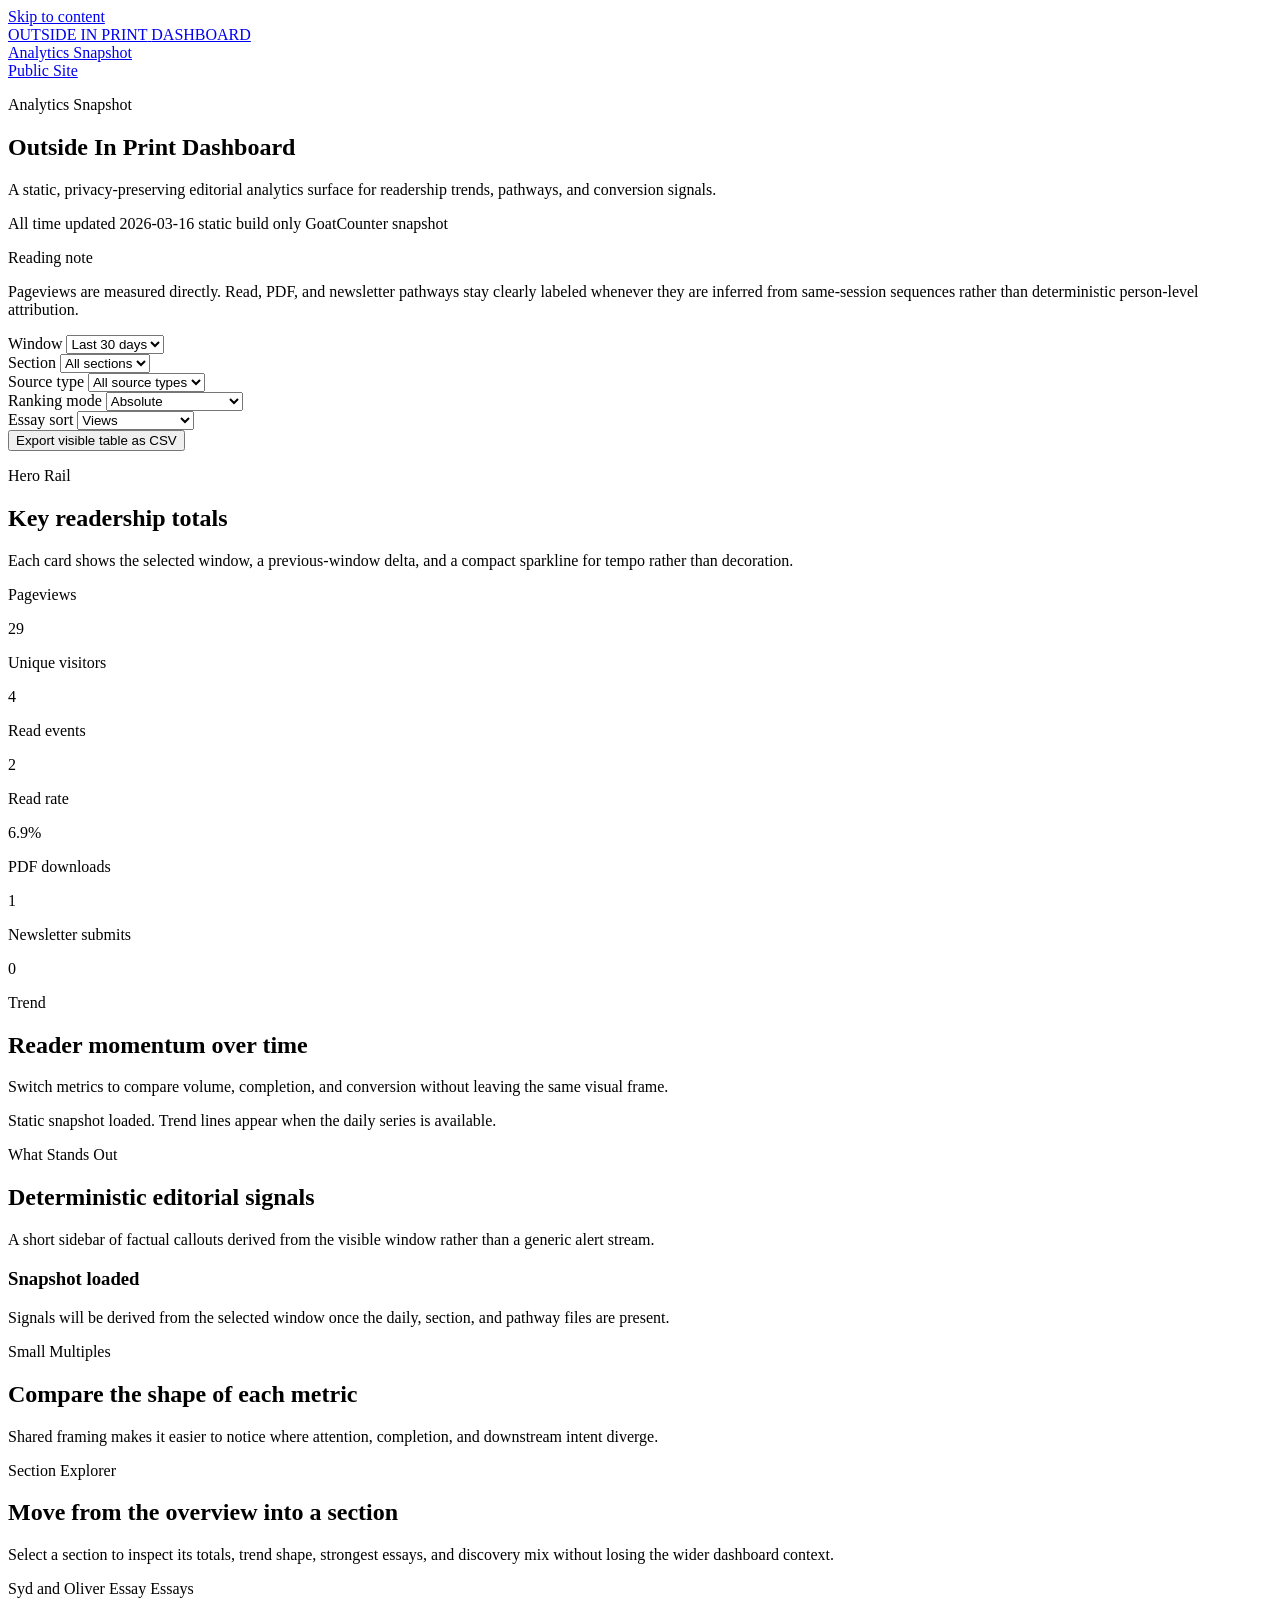
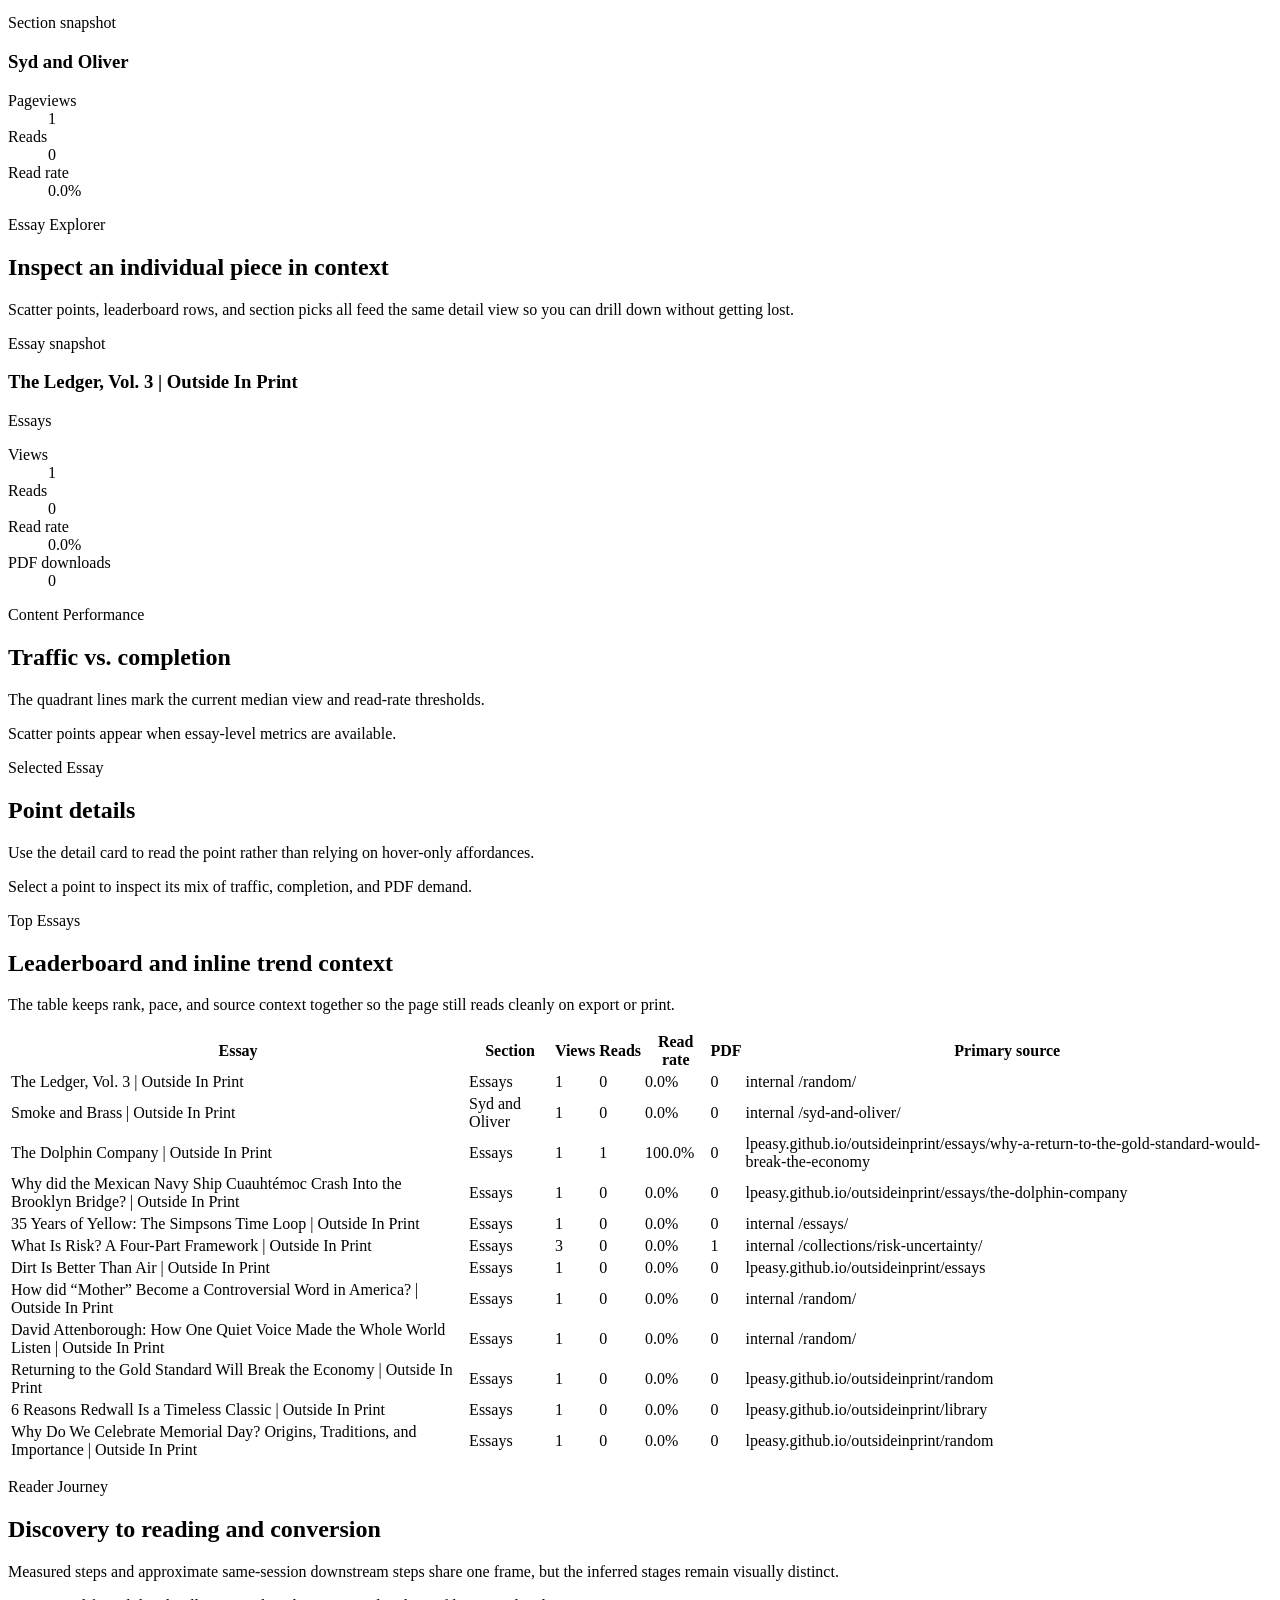
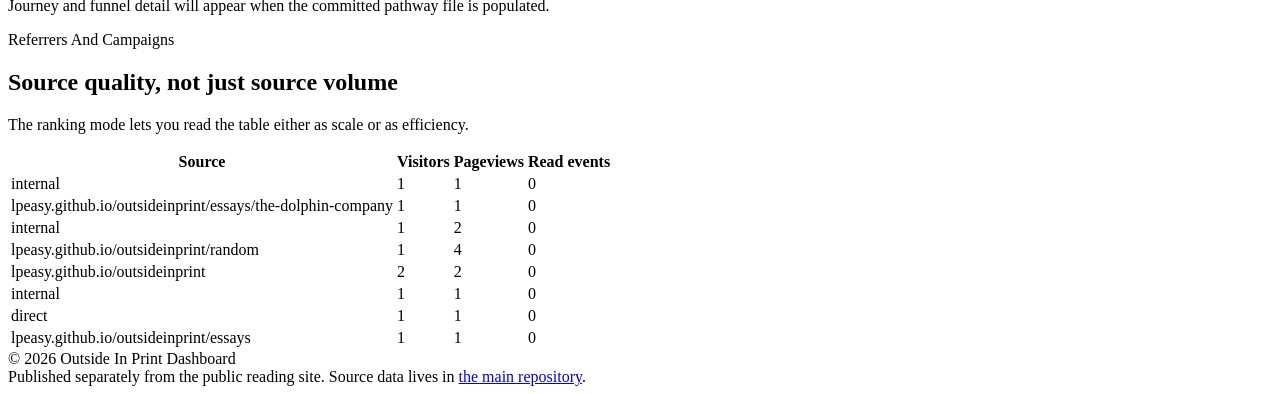
==== commit e5760dc4: "Publish dashboard snapshot" ====
--- a/index.html
+++ b/index.html
@@ -1,5 +1,5 @@
-<!doctype html><html lang=en-us><head><meta charset=utf-8><meta name=viewport content="width=device-width,initial-scale=1"><title>Performance Dashboard | Outside In Print Dashboard</title><link rel=canonical href=https://lpeasy.github.io/OutsideInPrintDashboard/><meta name=description content="A static, insight-first readership dashboard for Outside In Print."><link rel=icon href=/OutsideInPrintDashboard/favicon.svg type=image/svg+xml><meta property="og:url" content="https://lpeasy.github.io/OutsideInPrintDashboard/"><meta property="og:site_name" content="Outside In Print Dashboard"><meta property="og:title" content="Performance Dashboard"><meta property="og:description" content="A static, insight-first readership dashboard for Outside In Print."><meta property="og:locale" content="en_us"><meta property="og:type" content="website"><meta name=twitter:card content="summary"><meta name=twitter:title content="Performance Dashboard"><meta name=twitter:description content="A static, insight-first readership dashboard for Outside In Print."><meta itemprop=name content="Performance Dashboard"><meta itemprop=description content="A static, insight-first readership dashboard for Outside In Print."><link rel=stylesheet href=/OutsideInPrintDashboard/css/main.min.24b4613e62e9a63ff296a1d7b53216f226d71d20cd9fa6c10a924114e99021fe.css integrity="sha256-JLRhPmLppj/ylqHXtTIW8ibXHSDNn6bBCpJBFOmQIf4="></head><body><a class=skip-link href=#main-content>Skip to content</a><div class=wrap><header class="masthead masthead--dashboard"><a class=brand-link href=https://lpeasy.github.io/OutsideInPrintDashboard/ aria-label="Outside In Print Dashboard home"><div class=title><span class=top>OUTSIDE IN PRINT</span>
-<span class=bottom>DASHBOARD</span></div><div class=subtitle>Analytics Snapshot</div></a><nav class=nav aria-label="Dashboard links"><a href=https://lpeasy.github.io/outsideinprint/>Public Site</a></nav></header><main id=main-content><script id=dashboard-data type=application/json>"{\"essays\":[{\"path\":\"/essays/the-ledger-vol-3/\",\"pdf_downloads\":0,\"primary_source\":\"internal /random/\",\"read_rate\":0,\"reads\":0,\"section\":\"Essays\",\"slug\":\"the-ledger-vol-3\",\"title\":\"The Ledger, Vol. 3 | Outside In Print\",\"views\":1},{\"path\":\"/syd-and-oliver/smoke-and-brass/\",\"pdf_downloads\":0,\"primary_source\":\"internal /syd-and-oliver/\",\"read_rate\":0,\"reads\":0,\"section\":\"Syd and Oliver\",\"slug\":\"smoke-and-brass\",\"title\":\"Smoke and Brass | Outside In Print\",\"views\":1},{\"path\":\"/essays/the-dolphin-company/\",\"pdf_downloads\":0,\"primary_source\":\"lpeasy.github.io/outsideinprint/essays/why-a-return-to-the-gold-standard-would-break-the-economy\",\"read_rate\":100,\"reads\":1,\"section\":\"Essays\",\"slug\":\"the-dolphin-company\",\"title\":\"The Dolphin Company | Outside In Print\",\"views\":1},{\"path\":\"/essays/why-the-mexican-navy-ship-cuauhtc3a9moc-crashed-into-the-brooklyn-bridge-c9e21ab4b72e/\",\"pdf_downloads\":0,\"primary_source\":\"lpeasy.github.io/outsideinprint/essays/the-dolphin-company\",\"read_rate\":0,\"reads\":0,\"section\":\"Essays\",\"slug\":\"why-the-mexican-navy-ship-cuauhtc3a9moc-crashed-into-the-brooklyn-bridge-c9e21ab4b72e\",\"title\":\"Why did the Mexican Navy Ship Cuauhtémoc Crash Into the Brooklyn Bridge? | Outside In Print\",\"views\":1},{\"path\":\"/essays/35-years-of-yellow-the-simpsons-time-loop/\",\"pdf_downloads\":0,\"primary_source\":\"internal /essays/\",\"read_rate\":0,\"reads\":0,\"section\":\"Essays\",\"slug\":\"35-years-of-yellow-the-simpsons-time-loop\",\"title\":\"35 Years of Yellow: The Simpsons Time Loop | Outside In Print\",\"views\":1},{\"path\":\"/essays/what-is-risk-a-four-part-framework/\",\"pdf_downloads\":1,\"primary_source\":\"internal /collections/risk-uncertainty/\",\"read_rate\":0,\"reads\":0,\"section\":\"Essays\",\"slug\":\"what-is-risk-a-four-part-framework\",\"title\":\"What Is Risk? A Four-Part Framework | Outside In Print\",\"views\":3},{\"path\":\"/essays/dirt-is-better-than-air/\",\"pdf_downloads\":0,\"primary_source\":\"lpeasy.github.io/outsideinprint/essays\",\"read_rate\":0,\"reads\":0,\"section\":\"Essays\",\"slug\":\"dirt-is-better-than-air\",\"title\":\"Dirt Is Better Than Air | Outside In Print\",\"views\":1},{\"path\":\"/essays/how-did-mother-become-a-controversial-word-in-america/\",\"pdf_downloads\":0,\"primary_source\":\"internal /random/\",\"read_rate\":0,\"reads\":0,\"section\":\"Essays\",\"slug\":\"how-did-mother-become-a-controversial-word-in-america\",\"title\":\"How did “Mother” Become a Controversial Word in America? | Outside In Print\",\"views\":1},{\"path\":\"/essays/david-attenborough-how-one-quiet-voice-made-the-whole-world-listen/\",\"pdf_downloads\":0,\"primary_source\":\"internal /random/\",\"read_rate\":0,\"reads\":0,\"section\":\"Essays\",\"slug\":\"david-attenborough-how-one-quiet-voice-made-the-whole-world-listen\",\"title\":\"David Attenborough: How One Quiet Voice Made the Whole World Listen | Outside In Print\",\"views\":1},{\"path\":\"/essays/why-a-return-to-the-gold-standard-would-break-the-economy/\",\"pdf_downloads\":0,\"primary_source\":\"lpeasy.github.io/outsideinprint/random\",\"read_rate\":0,\"reads\":0,\"section\":\"Essays\",\"slug\":\"why-a-return-to-the-gold-standard-would-break-the-economy\",\"title\":\"Returning to the Gold Standard Will Break the Economy | Outside In Print\",\"views\":1},{\"path\":\"/essays/6-reasons-redwall-is-a-timeless-classic/\",\"pdf_downloads\":0,\"primary_source\":\"lpeasy.github.io/outsideinprint/library\",\"read_rate\":0,\"reads\":0,\"section\":\"Essays\",\"slug\":\"6-reasons-redwall-is-a-timeless-classic\",\"title\":\"6 Reasons Redwall Is a Timeless Classic | Outside In Print\",\"views\":1},{\"path\":\"/essays/why-we-celebrate-memorial-day-origins-traditions-and-importance/\",\"pdf_downloads\":0,\"primary_source\":\"lpeasy.github.io/outsideinprint/random\",\"read_rate\":0,\"reads\":0,\"section\":\"Essays\",\"slug\":\"why-we-celebrate-memorial-day-origins-traditions-and-importance\",\"title\":\"Why Do We Celebrate Memorial Day? Origins, Traditions, and Importance | Outside In Print\",\"views\":1},{\"path\":\"/essays/you-paid-for-that-ct-scan/\",\"pdf_downloads\":0,\"primary_source\":\"internal /random/\",\"read_rate\":0,\"reads\":0,\"section\":\"Essays\",\"slug\":\"you-paid-for-that-ct-scan\",\"title\":\"You Paid For That CT Scan. | Outside In Print\",\"views\":1},{\"path\":\"/essays/the-national-flood-insurance-program/\",\"pdf_downloads\":0,\"primary_source\":\"lpeasy.github.io/outsideinprint/random\",\"read_rate\":100,\"reads\":1,\"section\":\"Essays\",\"slug\":\"the-national-flood-insurance-program\",\"title\":\"The National Flood Insurance Program | Outside In Print\",\"views\":1}],\"essays_timeseries\":[{\"path\":\"/essays/what-is-risk-a-four-part-framework/\",\"section\":\"Essays\",\"series\":[{\"date\":\"2026-03-15\",\"newsletter_submits\":0,\"pageviews\":2,\"pdf_downloads\":1,\"reads\":0},{\"date\":\"2026-03-16\",\"newsletter_submits\":0,\"pageviews\":1,\"pdf_downloads\":0,\"reads\":0}],\"slug\":\"what-is-risk-a-four-part-framework\",\"title\":\"What Is Risk? A Four-Part Framework | Outside In Print\"},{\"path\":\"/essays/the-ledger-vol-3/\",\"section\":\"Essays\",\"series\":[{\"date\":\"2026-03-15\",\"newsletter_submits\":0,\"pageviews\":1,\"pdf_downloads\":0,\"reads\":0},{\"date\":\"2026-03-16\",\"newsletter_submits\":0,\"pageviews\":0,\"pdf_downloads\":0,\"reads\":0}],\"slug\":\"the-ledger-vol-3\",\"title\":\"The Ledger, Vol. 3 | Outside In Print\"},{\"path\":\"/syd-and-oliver/smoke-and-brass/\",\"section\":\"Syd and Oliver\",\"series\":[{\"date\":\"2026-03-15\",\"newsletter_submits\":0,\"pageviews\":1,\"pdf_downloads\":0,\"reads\":0},{\"date\":\"2026-03-16\",\"newsletter_submits\":0,\"pageviews\":0,\"pdf_downloads\":0,\"reads\":0}],\"slug\":\"smoke-and-brass\",\"title\":\"Smoke and Brass | Outside In Print\"},{\"path\":\"/essays/the-dolphin-company/\",\"section\":\"Essays\",\"series\":[{\"date\":\"2026-03-15\",\"newsletter_submits\":0,\"pageviews\":0,\"pdf_downloads\":0,\"reads\":0},{\"date\":\"2026-03-16\",\"newsletter_submits\":0,\"pageviews\":1,\"pdf_downloads\":0,\"reads\":1}],\"slug\":\"the-dolphin-company\",\"title\":\"The Dolphin Company | Outside In Print\"},{\"path\":\"/essays/why-the-mexican-navy-ship-cuauhtc3a9moc-crashed-into-the-brooklyn-bridge-c9e21ab4b72e/\",\"section\":\"Essays\",\"series\":[{\"date\":\"2026-03-15\",\"newsletter_submits\":0,\"pageviews\":0,\"pdf_downloads\":0,\"reads\":0},{\"date\":\"2026-03-16\",\"newsletter_submits\":0,\"pageviews\":1,\"pdf_downloads\":0,\"reads\":0}],\"slug\":\"why-the-mexican-navy-ship-cuauhtc3a9moc-crashed-into-the-brooklyn-bridge-c9e21ab4b72e\",\"title\":\"Why did the Mexican Navy Ship Cuauhtémoc Crash Into the Brooklyn Bridge? | Outside In Print\"},{\"path\":\"/essays/35-years-of-yellow-the-simpsons-time-loop/\",\"section\":\"Essays\",\"series\":[{\"date\":\"2026-03-15\",\"newsletter_submits\":0,\"pageviews\":1,\"pdf_downloads\":0,\"reads\":0},{\"date\":\"2026-03-16\",\"newsletter_submits\":0,\"pageviews\":0,\"pdf_downloads\":0,\"reads\":0}],\"slug\":\"35-years-of-yellow-the-simpsons-time-loop\",\"title\":\"35 Years of Yellow: The Simpsons Time Loop | Outside In Print\"},{\"path\":\"/essays/dirt-is-better-than-air/\",\"section\":\"Essays\",\"series\":[{\"date\":\"2026-03-15\",\"newsletter_submits\":0,\"pageviews\":0,\"pdf_downloads\":0,\"reads\":0},{\"date\":\"2026-03-16\",\"newsletter_submits\":0,\"pageviews\":1,\"pdf_downloads\":0,\"reads\":0}],\"slug\":\"dirt-is-better-than-air\",\"title\":\"Dirt Is Better Than Air | Outside In Print\"},{\"path\":\"/essays/how-did-mother-become-a-controversial-word-in-america/\",\"section\":\"Essays\",\"series\":[{\"date\":\"2026-03-15\",\"newsletter_submits\":0,\"pageviews\":1,\"pdf_downloads\":0,\"reads\":0},{\"date\":\"2026-03-16\",\"newsletter_submits\":0,\"pageviews\":0,\"pdf_downloads\":0,\"reads\":0}],\"slug\":\"how-did-mother-become-a-controversial-word-in-america\",\"title\":\"How did “Mother” Become a Controversial Word in America? | Outside In Print\"},{\"path\":\"/essays/david-attenborough-how-one-quiet-voice-made-the-whole-world-listen/\",\"section\":\"Essays\",\"series\":[{\"date\":\"2026-03-15\",\"newsletter_submits\":0,\"pageviews\":1,\"pdf_downloads\":0,\"reads\":0},{\"date\":\"2026-03-16\",\"newsletter_submits\":0,\"pageviews\":0,\"pdf_downloads\":0,\"reads\":0}],\"slug\":\"david-attenborough-how-one-quiet-voice-made-the-whole-world-listen\",\"title\":\"David Attenborough: How One Quiet Voice Made the Whole World Listen | Outside In Print\"},{\"path\":\"/essays/why-a-return-to-the-gold-standard-would-break-the-economy/\",\"section\":\"Essays\",\"series\":[{\"date\":\"2026-03-15\",\"newsletter_submits\":0,\"pageviews\":0,\"pdf_downloads\":0,\"reads\":0},{\"date\":\"2026-03-16\",\"newsletter_submits\":0,\"pageviews\":1,\"pdf_downloads\":0,\"reads\":0}],\"slug\":\"why-a-return-to-the-gold-standard-would-break-the-economy\",\"title\":\"Returning to the Gold Standard Will Break the Economy | Outside In Print\"},{\"path\":\"/essays/6-reasons-redwall-is-a-timeless-classic/\",\"section\":\"Essays\",\"series\":[{\"date\":\"2026-03-15\",\"newsletter_submits\":0,\"pageviews\":0,\"pdf_downloads\":0,\"reads\":0},{\"date\":\"2026-03-16\",\"newsletter_submits\":0,\"pageviews\":1,\"pdf_downloads\":0,\"reads\":0}],\"slug\":\"6-reasons-redwall-is-a-timeless-classic\",\"title\":\"6 Reasons Redwall Is a Timeless Classic | Outside In Print\"},{\"path\":\"/essays/why-we-celebrate-memorial-day-origins-traditions-and-importance/\",\"section\":\"Essays\",\"series\":[{\"date\":\"2026-03-15\",\"newsletter_submits\":0,\"pageviews\":0,\"pdf_downloads\":0,\"reads\":0},{\"date\":\"2026-03-16\",\"newsletter_submits\":0,\"pageviews\":1,\"pdf_downloads\":0,\"reads\":0}],\"slug\":\"why-we-celebrate-memorial-day-origins-traditions-and-importance\",\"title\":\"Why Do We Celebrate Memorial Day? Origins, Traditions, and Importance | Outside In Print\"},{\"path\":\"/essays/you-paid-for-that-ct-scan/\",\"section\":\"Essays\",\"series\":[{\"date\":\"2026-03-15\",\"newsletter_submits\":0,\"pageviews\":1,\"pdf_downloads\":0,\"reads\":0},{\"date\":\"2026-03-16\",\"newsletter_submits\":0,\"pageviews\":0,\"pdf_downloads\":0,\"reads\":0}],\"slug\":\"you-paid-for-that-ct-scan\",\"title\":\"You Paid For That CT Scan. | Outside In Print\"},{\"path\":\"/essays/the-national-flood-insurance-program/\",\"section\":\"Essays\",\"series\":[{\"date\":\"2026-03-15\",\"newsletter_submits\":0,\"pageviews\":0,\"pdf_downloads\":0,\"reads\":0},{\"date\":\"2026-03-16\",\"newsletter_submits\":0,\"pageviews\":1,\"pdf_downloads\":0,\"reads\":1}],\"slug\":\"the-national-flood-insurance-program\",\"title\":\"The National Flood Insurance Program | Outside In Print\"}],\"journey_by_collection\":[],\"journey_by_essay\":[{\"approximate_downstream\":true,\"attribution_note\":\"Pageviews are measured directly. Read, PDF, and newsletter steps are approximate same-session downstream events.\",\"collection\":\"\",\"discovery_mode\":\"\",\"discovery_type\":\"\",\"module_slot\":\"\",\"newsletter_rate\":0,\"newsletter_submits\":0,\"path\":\"/essays/david-attenborough-how-one-quiet-voice-made-the-whole-world-listen/\",\"pdf_downloads\":0,\"pdf_rate\":0,\"read_rate\":0,\"reads\":0,\"section\":\"Essays\",\"slug\":\"david-attenborough-how-one-quiet-voice-made-the-whole-world-listen\",\"title\":\"David Attenborough: How One Quiet Voice Made the Whole World Listen | Outside In Print\",\"views\":1},{\"approximate_downstream\":true,\"attribution_note\":\"Pageviews are measured directly. Read, PDF, and newsletter steps are approximate same-session downstream events.\",\"collection\":\"\",\"discovery_mode\":\"\",\"discovery_type\":\"\",\"module_slot\":\"\",\"newsletter_rate\":0,\"newsletter_submits\":0,\"path\":\"/essays/how-did-mother-become-a-controversial-word-in-america/\",\"pdf_downloads\":0,\"pdf_rate\":0,\"read_rate\":0,\"reads\":0,\"section\":\"Essays\",\"slug\":\"how-did-mother-become-a-controversial-word-in-america\",\"title\":\"How did “Mother” Become a Controversial Word in America? | Outside In Print\",\"views\":1},{\"approximate_downstream\":true,\"attribution_note\":\"Pageviews are measured directly. Read, PDF, and newsletter steps are approximate same-session downstream events.\",\"collection\":\"\",\"discovery_mode\":\"\",\"discovery_type\":\"\",\"module_slot\":\"\",\"newsletter_rate\":0,\"newsletter_submits\":0,\"path\":\"/essays/dirt-is-better-than-air/\",\"pdf_downloads\":0,\"pdf_rate\":0,\"read_rate\":0,\"reads\":0,\"section\":\"Essays\",\"slug\":\"dirt-is-better-than-air\",\"title\":\"Dirt Is Better Than Air | Outside In Print\",\"views\":1},{\"approximate_downstream\":true,\"attribution_note\":\"Pageviews are measured directly. Read, PDF, and newsletter steps are approximate same-session downstream events.\",\"collection\":\"\",\"discovery_mode\":\"\",\"discovery_type\":\"\",\"module_slot\":\"\",\"newsletter_rate\":0,\"newsletter_submits\":0,\"path\":\"/essays/you-paid-for-that-ct-scan/\",\"pdf_downloads\":0,\"pdf_rate\":0,\"read_rate\":0,\"reads\":0,\"section\":\"Essays\",\"slug\":\"you-paid-for-that-ct-scan\",\"title\":\"You Paid For That CT Scan. | Outside In Print\",\"views\":1},{\"approximate_downstream\":true,\"attribution_note\":\"Pageviews are measured directly. Read, PDF, and newsletter steps are approximate same-session downstream events.\",\"collection\":\"\",\"discovery_mode\":\"\",\"discovery_type\":\"\",\"module_slot\":\"\",\"newsletter_rate\":0,\"newsletter_submits\":0,\"path\":\"/essays/why-we-celebrate-memorial-day-origins-traditions-and-importance/\",\"pdf_downloads\":0,\"pdf_rate\":0,\"read_rate\":0,\"reads\":0,\"section\":\"Essays\",\"slug\":\"why-we-celebrate-memorial-day-origins-traditions-and-importance\",\"title\":\"Why Do We Celebrate Memorial Day? Origins, Traditions, and Importance | Outside In Print\",\"views\":1},{\"approximate_downstream\":true,\"attribution_note\":\"Pageviews are measured directly. Read, PDF, and newsletter steps are approximate same-session downstream events.\",\"collection\":\"\",\"discovery_mode\":\"\",\"discovery_type\":\"\",\"module_slot\":\"\",\"newsletter_rate\":0,\"newsletter_submits\":0,\"path\":\"/essays/6-reasons-redwall-is-a-timeless-classic/\",\"pdf_downloads\":0,\"pdf_rate\":0,\"read_rate\":0,\"reads\":0,\"section\":\"Essays\",\"slug\":\"6-reasons-redwall-is-a-timeless-classic\",\"title\":\"6 Reasons Redwall Is a Timeless Classic | Outside In Print\",\"views\":1},{\"approximate_downstream\":true,\"attribution_note\":\"Pageviews are measured directly. Read, PDF, and newsletter steps are approximate same-session downstream events.\",\"collection\":\"\",\"discovery_mode\":\"\",\"discovery_type\":\"\",\"module_slot\":\"\",\"newsletter_rate\":0,\"newsletter_submits\":0,\"path\":\"/essays/why-the-mexican-navy-ship-cuauhtc3a9moc-crashed-into-the-brooklyn-bridge-c9e21ab4b72e/\",\"pdf_downloads\":0,\"pdf_rate\":0,\"read_rate\":0,\"reads\":0,\"section\":\"Essays\",\"slug\":\"why-the-mexican-navy-ship-cuauhtc3a9moc-crashed-into-the-brooklyn-bridge-c9e21ab4b72e\",\"title\":\"Why did the Mexican Navy Ship Cuauhtémoc Crash Into the Brooklyn Bridge? | Outside In Print\",\"views\":1},{\"approximate_downstream\":true,\"attribution_note\":\"Pageviews are measured directly. Read, PDF, and newsletter steps are approximate same-session downstream events.\",\"collection\":\"\",\"discovery_mode\":\"\",\"discovery_type\":\"\",\"module_slot\":\"\",\"newsletter_rate\":0,\"newsletter_submits\":0,\"path\":\"/syd-and-oliver/smoke-and-brass/\",\"pdf_downloads\":0,\"pdf_rate\":0,\"read_rate\":0,\"reads\":0,\"section\":\"Syd and Oliver\",\"slug\":\"smoke-and-brass\",\"title\":\"Smoke and Brass | Outside In Print\",\"views\":1},{\"approximate_downstream\":true,\"attribution_note\":\"Pageviews are measured directly. Read, PDF, and newsletter steps are approximate same-session downstream events.\",\"collection\":\"\",\"discovery_mode\":\"\",\"discovery_type\":\"\",\"module_slot\":\"\",\"newsletter_rate\":0,\"newsletter_submits\":0,\"path\":\"/essays/the-dolphin-company/\",\"pdf_downloads\":0,\"pdf_rate\":0,\"read_rate\":100,\"reads\":1,\"section\":\"Essays\",\"slug\":\"the-dolphin-company\",\"title\":\"The Dolphin Company | Outside In Print\",\"views\":1},{\"approximate_downstream\":true,\"attribution_note\":\"Pageviews are measured directly. Read, PDF, and newsletter steps are approximate same-session downstream events.\",\"collection\":\"\",\"discovery_mode\":\"\",\"discovery_type\":\"\",\"module_slot\":\"\",\"newsletter_rate\":0,\"newsletter_submits\":0,\"path\":\"/essays/35-years-of-yellow-the-simpsons-time-loop/\",\"pdf_downloads\":0,\"pdf_rate\":0,\"read_rate\":0,\"reads\":0,\"section\":\"Essays\",\"slug\":\"35-years-of-yellow-the-simpsons-time-loop\",\"title\":\"35 Years of Yellow: The Simpsons Time Loop | Outside In Print\",\"views\":1},{\"approximate_downstream\":true,\"attribution_note\":\"Pageviews are measured directly. Read, PDF, and newsletter steps are approximate same-session downstream events.\",\"collection\":\"\",\"discovery_mode\":\"\",\"discovery_type\":\"\",\"module_slot\":\"\",\"newsletter_rate\":0,\"newsletter_submits\":0,\"path\":\"/essays/the-national-flood-insurance-program/\",\"pdf_downloads\":0,\"pdf_rate\":0,\"read_rate\":0,\"reads\":0,\"section\":\"Essays\",\"slug\":\"the-national-flood-insurance-program\",\"title\":\"The National Flood Insurance Program | Outside In Print\",\"views\":1},{\"approximate_downstream\":true,\"attribution_note\":\"Pageviews are measured directly. Read, PDF, and newsletter steps are approximate same-session downstream events.\",\"collection\":\"\",\"discovery_mode\":\"\",\"discovery_type\":\"\",\"module_slot\":\"\",\"newsletter_rate\":0,\"newsletter_submits\":0,\"path\":\"/essays/why-a-return-to-the-gold-standard-would-break-the-economy/\",\"pdf_downloads\":0,\"pdf_rate\":0,\"read_rate\":0,\"reads\":0,\"section\":\"Essays\",\"slug\":\"why-a-return-to-the-gold-standard-would-break-the-economy\",\"title\":\"Returning to the Gold Standard Will Break the Economy | Outside In Print\",\"views\":1},{\"approximate_downstream\":true,\"attribution_note\":\"Pageviews are measured directly. Read, PDF, and newsletter steps are approximate same-session downstream events.\",\"collection\":\"\",\"discovery_mode\":\"\",\"discovery_type\":\"\",\"module_slot\":\"\",\"newsletter_rate\":0,\"newsletter_submits\":0,\"path\":\"/essays/the-ledger-vol-3/\",\"pdf_downloads\":0,\"pdf_rate\":0,\"read_rate\":0,\"reads\":0,\"section\":\"Essays\",\"slug\":\"the-ledger-vol-3\",\"title\":\"The Ledger, Vol. 3 | Outside In Print\",\"views\":1},{\"approximate_downstream\":true,\"attribution_note\":\"Pageviews are measured directly. Read, PDF, and newsletter steps are approximate same-session downstream events.\",\"collection\":\"\",\"discovery_mode\":\"\",\"discovery_type\":\"\",\"module_slot\":\"\",\"newsletter_rate\":0,\"newsletter_submits\":0,\"path\":\"/essays/what-is-risk-a-four-part-framework/\",\"pdf_downloads\":1,\"pdf_rate\":33.3,\"read_rate\":0,\"reads\":0,\"section\":\"Essays\",\"slug\":\"what-is-risk-a-four-part-framework\",\"title\":\"What Is Risk? A Four-Part Framework | Outside In Print\",\"views\":3}],\"journey_by_source\":[{\"approximate_downstream\":true,\"attribution_note\":\"Pageviews are measured directly. Read, PDF, and newsletter steps are approximate same-session downstream events.\",\"collection\":\"\",\"discovery_mode\":\"article-discovery\",\"discovery_source\":\"internal /collections/risk-uncertainty/\",\"discovery_type\":\"internal\",\"module_slot\":\"\",\"newsletter_rate\":0,\"newsletter_submits\":0,\"path\":\"\",\"pdf_downloads\":1,\"pdf_rate\":50,\"read_rate\":0,\"reads\":0,\"section\":\"\",\"slug\":\"\",\"title\":\"\",\"views\":2},{\"approximate_downstream\":true,\"attribution_note\":\"Pageviews are measured directly. Read, PDF, and newsletter steps are approximate same-session downstream events.\",\"collection\":\"\",\"discovery_mode\":\"article-discovery\",\"discovery_source\":\"lpeasy.github.io/outsideinprint/essays\",\"discovery_type\":\"external\",\"module_slot\":\"\",\"newsletter_rate\":0,\"newsletter_submits\":0,\"path\":\"\",\"pdf_downloads\":0,\"pdf_rate\":0,\"read_rate\":0,\"reads\":0,\"section\":\"\",\"slug\":\"\",\"title\":\"\",\"views\":1},{\"approximate_downstream\":true,\"attribution_note\":\"Pageviews are measured directly. Read, PDF, and newsletter steps are approximate same-session downstream events.\",\"collection\":\"\",\"discovery_mode\":\"article-discovery\",\"discovery_source\":\"lpeasy.github.io/outsideinprint/library\",\"discovery_type\":\"external\",\"module_slot\":\"\",\"newsletter_rate\":0,\"newsletter_submits\":0,\"path\":\"\",\"pdf_downloads\":0,\"pdf_rate\":0,\"read_rate\":0,\"reads\":0,\"section\":\"\",\"slug\":\"\",\"title\":\"\",\"views\":1},{\"approximate_downstream\":true,\"attribution_note\":\"Pageviews are measured directly. Read, PDF, and newsletter steps are approximate same-session downstream events.\",\"collection\":\"\",\"discovery_mode\":\"article-discovery\",\"discovery_source\":\"lpeasy.github.io/outsideinprint/essays/the-dolphin-company\",\"discovery_type\":\"external\",\"module_slot\":\"\",\"newsletter_rate\":0,\"newsletter_submits\":0,\"path\":\"\",\"pdf_downloads\":0,\"pdf_rate\":0,\"read_rate\":0,\"reads\":0,\"section\":\"\",\"slug\":\"\",\"title\":\"\",\"views\":1},{\"approximate_downstream\":true,\"attribution_note\":\"Pageviews are measured directly. Read, PDF, and newsletter steps are approximate same-session downstream events.\",\"collection\":\"\",\"discovery_mode\":\"article-discovery\",\"discovery_source\":\"internal /random/\",\"discovery_type\":\"internal\",\"module_slot\":\"\",\"newsletter_rate\":0,\"newsletter_submits\":0,\"path\":\"\",\"pdf_downloads\":0,\"pdf_rate\":0,\"read_rate\":0,\"reads\":0,\"section\":\"\",\"slug\":\"\",\"title\":\"\",\"views\":4},{\"approximate_downstream\":true,\"attribution_note\":\"Pageviews are measured directly. Read, PDF, and newsletter steps are approximate same-session downstream events.\",\"collection\":\"\",\"discovery_mode\":\"article-discovery\",\"discovery_source\":\"lpeasy.github.io/outsideinprint/random\",\"discovery_type\":\"external\",\"module_slot\":\"\",\"newsletter_rate\":0,\"newsletter_submits\":0,\"path\":\"\",\"pdf_downloads\":0,\"pdf_rate\":0,\"read_rate\":0,\"reads\":0,\"section\":\"\",\"slug\":\"\",\"title\":\"\",\"views\":4},{\"approximate_downstream\":true,\"attribution_note\":\"Pageviews are measured directly. Read, PDF, and newsletter steps are approximate same-session downstream events.\",\"collection\":\"\",\"discovery_mode\":\"article-discovery\",\"discovery_source\":\"internal /essays/\",\"discovery_type\":\"internal\",\"module_slot\":\"\",\"newsletter_rate\":0,\"newsletter_submits\":0,\"path\":\"\",\"pdf_downloads\":0,\"pdf_rate\":0,\"read_rate\":0,\"reads\":0,\"section\":\"\",\"slug\":\"\",\"title\":\"\",\"views\":1},{\"approximate_downstream\":true,\"attribution_note\":\"Pageviews are measured directly. Read, PDF, and newsletter steps are approximate same-session downstream events.\",\"collection\":\"\",\"discovery_mode\":\"article-discovery\",\"discovery_source\":\"internal /syd-and-oliver/\",\"discovery_type\":\"internal\",\"module_slot\":\"\",\"newsletter_rate\":0,\"newsletter_submits\":0,\"path\":\"\",\"pdf_downloads\":0,\"pdf_rate\":0,\"read_rate\":0,\"reads\":0,\"section\":\"\",\"slug\":\"\",\"title\":\"\",\"views\":1},{\"approximate_downstream\":true,\"attribution_note\":\"Pageviews are measured directly. Read, PDF, and newsletter steps are approximate same-session downstream events.\",\"collection\":\"\",\"discovery_mode\":\"article-discovery\",\"discovery_source\":\"lpeasy.github.io/outsideinprint/essays/why-a-return-to-the-gold-standard-would-break-the-economy\",\"discovery_type\":\"external\",\"module_slot\":\"\",\"newsletter_rate\":0,\"newsletter_submits\":0,\"path\":\"\",\"pdf_downloads\":0,\"pdf_rate\":0,\"read_rate\":100,\"reads\":1,\"section\":\"\",\"slug\":\"\",\"title\":\"\",\"views\":1}],\"journeys\":[{\"approximate_downstream\":true,\"attribution_note\":\"Pageviews are measured directly. Read, PDF, and newsletter steps are approximate same-session downstream events.\",\"collection\":\"\",\"discovery_mode\":\"article-discovery\",\"discovery_source\":\"internal /random/\",\"discovery_type\":\"internal\",\"module_slot\":\"\",\"newsletter_rate\":0,\"newsletter_submits\":0,\"path\":\"/essays/how-did-mother-become-a-controversial-word-in-america/\",\"pdf_downloads\":0,\"pdf_rate\":0,\"read_rate\":0,\"reads\":0,\"section\":\"Essays\",\"slug\":\"how-did-mother-become-a-controversial-word-in-america\",\"title\":\"How did “Mother” Become a Controversial Word in America? | Outside In Print\",\"views\":1},{\"approximate_downstream\":true,\"attribution_note\":\"Pageviews are measured directly. Read, PDF, and newsletter steps are approximate same-session downstream events.\",\"collection\":\"\",\"discovery_mode\":\"article-discovery\",\"discovery_source\":\"internal /random/\",\"discovery_type\":\"internal\",\"module_slot\":\"\",\"newsletter_rate\":0,\"newsletter_submits\":0,\"path\":\"/essays/the-ledger-vol-3/\",\"pdf_downloads\":0,\"pdf_rate\":0,\"read_rate\":0,\"reads\":0,\"section\":\"Essays\",\"slug\":\"the-ledger-vol-3\",\"title\":\"The Ledger, Vol. 3 | Outside In Print\",\"views\":1},{\"approximate_downstream\":true,\"attribution_note\":\"Pageviews are measured directly. Read, PDF, and newsletter steps are approximate same-session downstream events.\",\"collection\":\"\",\"discovery_mode\":\"article-discovery\",\"discovery_source\":\"lpeasy.github.io/outsideinprint/library\",\"discovery_type\":\"external\",\"module_slot\":\"\",\"newsletter_rate\":0,\"newsletter_submits\":0,\"path\":\"/essays/6-reasons-redwall-is-a-timeless-classic/\",\"pdf_downloads\":0,\"pdf_rate\":0,\"read_rate\":0,\"reads\":0,\"section\":\"Essays\",\"slug\":\"6-reasons-redwall-is-a-timeless-classic\",\"title\":\"6 Reasons Redwall Is a Timeless Classic | Outside In Print\",\"views\":1},{\"approximate_downstream\":true,\"attribution_note\":\"Pageviews are measured directly. Read, PDF, and newsletter steps are approximate same-session downstream events.\",\"collection\":\"\",\"discovery_mode\":\"article-discovery\",\"discovery_source\":\"lpeasy.github.io/outsideinprint/random\",\"discovery_type\":\"external\",\"module_slot\":\"\",\"newsletter_rate\":0,\"newsletter_submits\":0,\"path\":\"/essays/what-is-risk-a-four-part-framework/\",\"pdf_downloads\":0,\"pdf_rate\":0,\"read_rate\":0,\"reads\":0,\"section\":\"Essays\",\"slug\":\"what-is-risk-a-four-part-framework\",\"title\":\"What Is Risk? A Four-Part Framework | Outside In Print\",\"views\":1},{\"approximate_downstream\":true,\"attribution_note\":\"Pageviews are measured directly. Read, PDF, and newsletter steps are approximate same-session downstream events.\",\"collection\":\"\",\"discovery_mode\":\"article-discovery\",\"discovery_source\":\"internal /random/\",\"discovery_type\":\"internal\",\"module_slot\":\"\",\"newsletter_rate\":0,\"newsletter_submits\":0,\"path\":\"/essays/you-paid-for-that-ct-scan/\",\"pdf_downloads\":0,\"pdf_rate\":0,\"read_rate\":0,\"reads\":0,\"section\":\"Essays\",\"slug\":\"you-paid-for-that-ct-scan\",\"title\":\"You Paid For That CT Scan. | Outside In Print\",\"views\":1},{\"approximate_downstream\":true,\"attribution_note\":\"Pageviews are measured directly. Read, PDF, and newsletter steps are approximate same-session downstream events.\",\"collection\":\"\",\"discovery_mode\":\"article-discovery\",\"discovery_source\":\"internal /collections/risk-uncertainty/\",\"discovery_type\":\"internal\",\"module_slot\":\"\",\"newsletter_rate\":0,\"newsletter_submits\":0,\"path\":\"/essays/what-is-risk-a-four-part-framework/\",\"pdf_downloads\":1,\"pdf_rate\":50,\"read_rate\":0,\"reads\":0,\"section\":\"Essays\",\"slug\":\"what-is-risk-a-four-part-framework\",\"title\":\"What Is Risk? A Four-Part Framework | Outside In Print\",\"views\":2},{\"approximate_downstream\":true,\"attribution_note\":\"Pageviews are measured directly. Read, PDF, and newsletter steps are approximate same-session downstream events.\",\"collection\":\"\",\"discovery_mode\":\"article-discovery\",\"discovery_source\":\"internal /essays/\",\"discovery_type\":\"internal\",\"module_slot\":\"\",\"newsletter_rate\":0,\"newsletter_submits\":0,\"path\":\"/essays/35-years-of-yellow-the-simpsons-time-loop/\",\"pdf_downloads\":0,\"pdf_rate\":0,\"read_rate\":0,\"reads\":0,\"section\":\"Essays\",\"slug\":\"35-years-of-yellow-the-simpsons-time-loop\",\"title\":\"35 Years of Yellow: The Simpsons Time Loop | Outside In Print\",\"views\":1},{\"approximate_downstream\":true,\"attribution_note\":\"Pageviews are measured directly. Read, PDF, and newsletter steps are approximate same-session downstream events.\",\"collection\":\"\",\"discovery_mode\":\"article-discovery\",\"discovery_source\":\"lpeasy.github.io/outsideinprint/random\",\"discovery_type\":\"external\",\"module_slot\":\"\",\"newsletter_rate\":0,\"newsletter_submits\":0,\"path\":\"/essays/the-national-flood-insurance-program/\",\"pdf_downloads\":0,\"pdf_rate\":0,\"read_rate\":0,\"reads\":0,\"section\":\"Essays\",\"slug\":\"the-national-flood-insurance-program\",\"title\":\"The National Flood Insurance Program | Outside In Print\",\"views\":1},{\"approximate_downstream\":true,\"attribution_note\":\"Pageviews are measured directly. Read, PDF, and newsletter steps are approximate same-session downstream events.\",\"collection\":\"\",\"discovery_mode\":\"article-discovery\",\"discovery_source\":\"lpeasy.github.io/outsideinprint/essays/the-dolphin-company\",\"discovery_type\":\"external\",\"module_slot\":\"\",\"newsletter_rate\":0,\"newsletter_submits\":0,\"path\":\"/essays/why-the-mexican-navy-ship-cuauhtc3a9moc-crashed-into-the-brooklyn-bridge-c9e21ab4b72e/\",\"pdf_downloads\":0,\"pdf_rate\":0,\"read_rate\":0,\"reads\":0,\"section\":\"Essays\",\"slug\":\"why-the-mexican-navy-ship-cuauhtc3a9moc-crashed-into-the-brooklyn-bridge-c9e21ab4b72e\",\"title\":\"Why did the Mexican Navy Ship Cuauhtémoc Crash Into the Brooklyn Bridge? | Outside In Print\",\"views\":1},{\"approximate_downstream\":true,\"attribution_note\":\"Pageviews are measured directly. Read, PDF, and newsletter steps are approximate same-session downstream events.\",\"collection\":\"\",\"discovery_mode\":\"article-discovery\",\"discovery_source\":\"lpeasy.github.io/outsideinprint/essays/why-a-return-to-the-gold-standard-would-break-the-economy\",\"discovery_type\":\"external\",\"module_slot\":\"\",\"newsletter_rate\":0,\"newsletter_submits\":0,\"path\":\"/essays/the-dolphin-company/\",\"pdf_downloads\":0,\"pdf_rate\":0,\"read_rate\":100,\"reads\":1,\"section\":\"Essays\",\"slug\":\"the-dolphin-company\",\"title\":\"The Dolphin Company | Outside In Print\",\"views\":1},{\"approximate_downstream\":true,\"attribution_note\":\"Pageviews are measured directly. Read, PDF, and newsletter steps are approximate same-session downstream events.\",\"collection\":\"\",\"discovery_mode\":\"article-discovery\",\"discovery_source\":\"internal /syd-and-oliver/\",\"discovery_type\":\"internal\",\"module_slot\":\"\",\"newsletter_rate\":0,\"newsletter_submits\":0,\"path\":\"/syd-and-oliver/smoke-and-brass/\",\"pdf_downloads\":0,\"pdf_rate\":0,\"read_rate\":0,\"reads\":0,\"section\":\"Syd and Oliver\",\"slug\":\"smoke-and-brass\",\"title\":\"Smoke and Brass | Outside In Print\",\"views\":1},{\"approximate_downstream\":true,\"attribution_note\":\"Pageviews are measured directly. Read, PDF, and newsletter steps are approximate same-session downstream events.\",\"collection\":\"\",\"discovery_mode\":\"article-discovery\",\"discovery_source\":\"lpeasy.github.io/outsideinprint/random\",\"discovery_type\":\"external\",\"module_slot\":\"\",\"newsletter_rate\":0,\"newsletter_submits\":0,\"path\":\"/essays/why-a-return-to-the-gold-standard-would-break-the-economy/\",\"pdf_downloads\":0,\"pdf_rate\":0,\"read_rate\":0,\"reads\":0,\"section\":\"Essays\",\"slug\":\"why-a-return-to-the-gold-standard-would-break-the-economy\",\"title\":\"Returning to the Gold Standard Will Break the Economy | Outside In Print\",\"views\":1},{\"approximate_downstream\":true,\"attribution_note\":\"Pageviews are measured directly. Read, PDF, and newsletter steps are approximate same-session downstream events.\",\"collection\":\"\",\"discovery_mode\":\"article-discovery\",\"discovery_source\":\"internal /random/\",\"discovery_type\":\"internal\",\"module_slot\":\"\",\"newsletter_rate\":0,\"newsletter_submits\":0,\"path\":\"/essays/david-attenborough-how-one-quiet-voice-made-the-whole-world-listen/\",\"pdf_downloads\":0,\"pdf_rate\":0,\"read_rate\":0,\"reads\":0,\"section\":\"Essays\",\"slug\":\"david-attenborough-how-one-quiet-voice-made-the-whole-world-listen\",\"title\":\"David Attenborough: How One Quiet Voice Made the Whole World Listen | Outside In Print\",\"views\":1},{\"approximate_downstream\":true,\"attribution_note\":\"Pageviews are measured directly. Read, PDF, and newsletter steps are approximate same-session downstream events.\",\"collection\":\"\",\"discovery_mode\":\"article-discovery\",\"discovery_source\":\"lpeasy.github.io/outsideinprint/random\",\"discovery_type\":\"external\",\"module_slot\":\"\",\"newsletter_rate\":0,\"newsletter_submits\":0,\"path\":\"/essays/why-we-celebrate-memorial-day-origins-traditions-and-importance/\",\"pdf_downloads\":0,\"pdf_rate\":0,\"read_rate\":0,\"reads\":0,\"section\":\"Essays\",\"slug\":\"why-we-celebrate-memorial-day-origins-traditions-and-importance\",\"title\":\"Why Do We Celebrate Memorial Day? Origins, Traditions, and Importance | Outside In Print\",\"views\":1},{\"approximate_downstream\":true,\"attribution_note\":\"Pageviews are measured directly. Read, PDF, and newsletter steps are approximate same-session downstream events.\",\"collection\":\"\",\"discovery_mode\":\"article-discovery\",\"discovery_source\":\"lpeasy.github.io/outsideinprint/essays\",\"discovery_type\":\"external\",\"module_slot\":\"\",\"newsletter_rate\":0,\"newsletter_submits\":0,\"path\":\"/essays/dirt-is-better-than-air/\",\"pdf_downloads\":0,\"pdf_rate\":0,\"read_rate\":0,\"reads\":0,\"section\":\"Essays\",\"slug\":\"dirt-is-better-than-air\",\"title\":\"Dirt Is Better Than Air | Outside In Print\",\"views\":1}],\"overview\":{\"newsletter_submits\":0,\"pageviews\":29,\"pdf_downloads\":1,\"range_label\":\"All time\",\"read_rate\":6.9,\"reads\":2,\"unique_visitors\":4,\"updated_at\":\"2026-03-16\"},\"periods\":[{\"label\":\"Last 7 days\",\"newsletter_submits\":0,\"pageviews\":29,\"pdf_downloads\":1,\"read_rate\":6.9,\"reads\":2,\"unique_visitors\":4},{\"label\":\"Last 30 days\",\"newsletter_submits\":0,\"pageviews\":29,\"pdf_downloads\":1,\"read_rate\":6.9,\"reads\":2,\"unique_visitors\":4},{\"label\":\"All time\",\"newsletter_submits\":0,\"pageviews\":29,\"pdf_downloads\":1,\"read_rate\":6.9,\"reads\":2,\"unique_visitors\":4}],\"sections\":[{\"newsletter_submits\":0,\"pageviews\":1,\"pdf_downloads\":0,\"read_rate\":0,\"reads\":0,\"section\":\"Syd and Oliver\",\"sparkline_pageviews\":[1,0],\"sparkline_reads\":[0,0]},{\"newsletter_submits\":0,\"pageviews\":0,\"pdf_downloads\":1,\"read_rate\":0,\"reads\":2,\"section\":\"Essay\",\"sparkline_pageviews\":[0,0],\"sparkline_reads\":[0,2]},{\"newsletter_submits\":0,\"pageviews\":15,\"pdf_downloads\":0,\"read_rate\":0,\"reads\":0,\"section\":\"Essays\",\"sparkline_pageviews\":[7,8],\"sparkline_reads\":[0,0]}],\"sources\":[{\"campaign\":\"\",\"content\":\"\",\"medium\":\"/syd-and-oliver/smoke-and-brass/\",\"pageviews\":1,\"reads\":0,\"source\":\"internal\",\"visitors\":1},{\"campaign\":\"\",\"content\":\"\",\"medium\":\"\",\"pageviews\":1,\"reads\":0,\"source\":\"lpeasy.github.io/outsideinprint/essays/the-dolphin-company\",\"visitors\":1},{\"campaign\":\"\",\"content\":\"\",\"medium\":\"/collections/risk-uncertainty/\",\"pageviews\":2,\"reads\":0,\"source\":\"internal\",\"visitors\":1},{\"campaign\":\"\",\"content\":\"\",\"medium\":\"\",\"pageviews\":4,\"reads\":0,\"source\":\"lpeasy.github.io/outsideinprint/random\",\"visitors\":1},{\"campaign\":\"\",\"content\":\"\",\"medium\":\"\",\"pageviews\":2,\"reads\":0,\"source\":\"lpeasy.github.io/outsideinprint\",\"visitors\":2},{\"campaign\":\"\",\"content\":\"\",\"medium\":\"/essays/35-years-of-yellow-the-simpsons-time-loop/\",\"pageviews\":1,\"reads\":0,\"source\":\"internal\",\"visitors\":1},{\"campaign\":\"\",\"content\":\"\",\"medium\":\"\",\"pageviews\":1,\"reads\":0,\"source\":\"direct\",\"visitors\":1},{\"campaign\":\"\",\"content\":\"\",\"medium\":\"\",\"pageviews\":1,\"reads\":0,\"source\":\"lpeasy.github.io/outsideinprint/essays\",\"visitors\":1},{\"campaign\":\"\",\"content\":\"\",\"medium\":\"\",\"pageviews\":1,\"reads\":0,\"source\":\"lpeasy.github.io/outsideinprint/library\",\"visitors\":1},{\"campaign\":\"\",\"content\":\"\",\"medium\":\"/random/\",\"pageviews\":4,\"reads\":1,\"source\":\"internal\",\"visitors\":1},{\"campaign\":\"\",\"content\":\"\",\"medium\":\"\",\"pageviews\":1,\"reads\":0,\"source\":\"lpeasy.github.io/outsideinprint/essays/why-a-return-to-the-gold-standard-would-break-the-economy\",\"visitors\":1},{\"campaign\":\"\",\"content\":\"\",\"medium\":\"\",\"pageviews\":1,\"reads\":0,\"source\":\"lpeasy.github.io/outsideinprint/start-here\",\"visitors\":1},{\"campaign\":\"\",\"content\":\"\",\"medium\":\"/essays/how-did-mother-become-a-controversial-word-in-america/\",\"pageviews\":1,\"reads\":0,\"source\":\"internal\",\"visitors\":1},{\"campaign\":\"\",\"content\":\"\",\"medium\":\"\",\"pageviews\":1,\"reads\":0,\"source\":\"lpeasy.github.io/outsideinprint/literature\",\"visitors\":1},{\"campaign\":\"\",\"content\":\"\",\"medium\":\"/essays/\",\"pageviews\":2,\"reads\":0,\"source\":\"internal\",\"visitors\":1},{\"campaign\":\"\",\"content\":\"\",\"medium\":\"\",\"pageviews\":1,\"reads\":0,\"source\":\"lpeasy.github.io/outsideinprint/essays/dirt-is-better-than-air\",\"visitors\":1},{\"campaign\":\"\",\"content\":\"\",\"medium\":\"\",\"pageviews\":1,\"reads\":0,\"source\":\"lpeasy.github.io/outsideinprint/essays/what-is-risk-a-four-part-framework\",\"visitors\":1},{\"campaign\":\"\",\"content\":\"\",\"medium\":\"/syd-and-oliver/\",\"pageviews\":1,\"reads\":0,\"source\":\"internal\",\"visitors\":1},{\"campaign\":\"\",\"content\":\"\",\"medium\":\"/essays/why-a-return-to-the-gold-standard-would-break-the-economy/\",\"pageviews\":0,\"reads\":1,\"source\":\"internal\",\"visitors\":0},{\"campaign\":\"\",\"content\":\"\",\"medium\":\"/collections/\",\"pageviews\":2,\"reads\":0,\"source\":\"internal\",\"visitors\":1}],\"sources_timeseries\":[{\"date\":\"2026-03-16\",\"newsletter_submits\":0,\"pageviews\":2,\"pdf_downloads\":0,\"read_rate\":0,\"reads\":0,\"source\":\"lpeasy.github.io/outsideinprint\",\"source_type\":\"external\"},{\"date\":\"2026-03-16\",\"newsletter_submits\":0,\"pageviews\":1,\"pdf_downloads\":0,\"read_rate\":0,\"reads\":0,\"source\":\"lpeasy.github.io/outsideinprint/library\",\"source_type\":\"external\"},{\"date\":\"2026-03-15\",\"newsletter_submits\":0,\"pageviews\":2,\"pdf_downloads\":0,\"read_rate\":0,\"reads\":0,\"source\":\"internal /collections/\",\"source_type\":\"internal\"},{\"date\":\"2026-03-16\",\"newsletter_submits\":0,\"pageviews\":1,\"pdf_downloads\":0,\"read_rate\":0,\"reads\":0,\"source\":\"lpeasy.github.io/outsideinprint/literature\",\"source_type\":\"external\"},{\"date\":\"2026-03-16\",\"newsletter_submits\":0,\"pageviews\":0,\"pdf_downloads\":0,\"read_rate\":0,\"reads\":1,\"source\":\"internal /essays/why-a-return-to-the-gold-standard-would-break-the-economy/\",\"source_type\":\"internal\"},{\"date\":\"2026-03-16\",\"newsletter_submits\":0,\"pageviews\":1,\"pdf_downloads\":0,\"read_rate\":0,\"reads\":0,\"source\":\"lpeasy.github.io/outsideinprint/essays\",\"source_type\":\"external\"},{\"date\":\"2026-03-15\",\"newsletter_submits\":0,\"pageviews\":1,\"pdf_downloads\":0,\"read_rate\":0,\"reads\":0,\"source\":\"lpeasy.github.io/outsideinprint/essays/what-is-risk-a-four-part-framework\",\"source_type\":\"external\"},{\"date\":\"2026-03-16\",\"newsletter_submits\":0,\"pageviews\":0,\"pdf_downloads\":0,\"read_rate\":0,\"reads\":0,\"source\":\"internal /essays/the-dolphin-company/\",\"source_type\":\"internal\"},{\"date\":\"2026-03-16\",\"newsletter_submits\":0,\"pageviews\":1,\"pdf_downloads\":0,\"read_rate\":0,\"reads\":0,\"source\":\"lpeasy.github.io/outsideinprint/essays/dirt-is-better-than-air\",\"source_type\":\"external\"},{\"date\":\"2026-03-15\",\"newsletter_submits\":0,\"pageviews\":1,\"pdf_downloads\":0,\"read_rate\":0,\"reads\":0,\"source\":\"internal /essays/35-years-of-yellow-the-simpsons-time-loop/\",\"source_type\":\"internal\"},{\"date\":\"2026-03-15\",\"newsletter_submits\":0,\"pageviews\":4,\"pdf_downloads\":0,\"read_rate\":0,\"reads\":0,\"source\":\"internal /random/\",\"source_type\":\"internal\"},{\"date\":\"2026-03-15\",\"newsletter_submits\":0,\"pageviews\":2,\"pdf_downloads\":1,\"read_rate\":0,\"reads\":0,\"source\":\"internal /collections/risk-uncertainty/\",\"source_type\":\"internal\"},{\"date\":\"2026-03-16\",\"newsletter_submits\":0,\"pageviews\":1,\"pdf_downloads\":0,\"read_rate\":0,\"reads\":0,\"source\":\"lpeasy.github.io/outsideinprint/essays/why-a-return-to-the-gold-standard-would-break-the-economy\",\"source_type\":\"external\"},{\"date\":\"2026-03-15\",\"newsletter_submits\":0,\"pageviews\":2,\"pdf_downloads\":0,\"read_rate\":0,\"reads\":0,\"source\":\"internal /essays/\",\"source_type\":\"internal\"},{\"date\":\"2026-03-16\",\"newsletter_submits\":0,\"pageviews\":0,\"pdf_downloads\":0,\"read_rate\":0,\"reads\":1,\"source\":\"internal /random/\",\"source_type\":\"internal\"},{\"date\":\"2026-03-16\",\"newsletter_submits\":0,\"pageviews\":1,\"pdf_downloads\":0,\"read_rate\":0,\"reads\":0,\"source\":\"direct\",\"source_type\":\"direct\"},{\"date\":\"2026-03-15\",\"newsletter_submits\":0,\"pageviews\":1,\"pdf_downloads\":0,\"read_rate\":0,\"reads\":0,\"source\":\"internal /essays/how-did-mother-become-a-controversial-word-in-america/\",\"source_type\":\"internal\"},{\"date\":\"2026-03-16\",\"newsletter_submits\":0,\"pageviews\":1,\"pdf_downloads\":0,\"read_rate\":0,\"reads\":0,\"source\":\"lpeasy.github.io/outsideinprint/essays/the-dolphin-company\",\"source_type\":\"external\"},{\"date\":\"2026-03-16\",\"newsletter_submits\":0,\"pageviews\":0,\"pdf_downloads\":0,\"read_rate\":0,\"reads\":0,\"source\":\"internal /essays/\",\"source_type\":\"internal\"},{\"date\":\"2026-03-15\",\"newsletter_submits\":0,\"pageviews\":1,\"pdf_downloads\":0,\"read_rate\":0,\"reads\":0,\"source\":\"internal /syd-and-oliver/\",\"source_type\":\"internal\"},{\"date\":\"2026-03-15\",\"newsletter_submits\":0,\"pageviews\":1,\"pdf_downloads\":0,\"read_rate\":0,\"reads\":0,\"source\":\"internal /syd-and-oliver/smoke-and-brass/\",\"source_type\":\"internal\"},{\"date\":\"2026-03-16\",\"newsletter_submits\":0,\"pageviews\":1,\"pdf_downloads\":0,\"read_rate\":0,\"reads\":0,\"source\":\"lpeasy.github.io/outsideinprint/start-here\",\"source_type\":\"external\"},{\"date\":\"2026-03-16\",\"newsletter_submits\":0,\"pageviews\":4,\"pdf_downloads\":0,\"read_rate\":0,\"reads\":0,\"source\":\"lpeasy.github.io/outsideinprint/random\",\"source_type\":\"external\"}],\"timeseries_daily\":[{\"date\":\"2026-03-15\",\"newsletter_submits\":0,\"pageviews\":15,\"pdf_downloads\":1,\"read_rate\":0,\"reads\":0,\"unique_visitors\":2},{\"date\":\"2026-03-16\",\"newsletter_submits\":0,\"pageviews\":14,\"pdf_downloads\":0,\"read_rate\":14.3,\"reads\":2,\"unique_visitors\":2}]}"</script><section class="dashboard dashboard-v2" data-dashboard-shell><header class="dashboard-header dashboard-hero"><div class=dashboard-hero__main><div><p class=list-title>Analytics Snapshot</p><h1>Performance Dashboard</h1><p class="subtitle dashboard-hero__lede">A static, privacy-preserving editorial analytics surface for readership trends, pathways, and conversion signals.</p></div><div class=dashboard-meta><span>All time</span>
+<!doctype html><html lang=en-us><head><meta name=generator content="Hugo 0.157.0"><meta charset=utf-8><meta name=viewport content="width=device-width,initial-scale=1"><title>Outside In Print Dashboard</title><link rel=canonical href=https://lpeasy.github.io/OutsideInPrintDashboard/><meta name=description content="Outside In Print - Essays, literature, Syd and Oliver dialogues, and working papers."><link rel=icon href=/OutsideInPrintDashboard/favicon.svg type=image/svg+xml><meta property="og:url" content="https://lpeasy.github.io/OutsideInPrintDashboard/"><meta property="og:site_name" content="Outside In Print Dashboard"><meta property="og:title" content="Outside In Print Dashboard"><meta property="og:locale" content="en_us"><meta property="og:type" content="website"><meta name=twitter:card content="summary"><meta name=twitter:title content="Outside In Print Dashboard"><meta itemprop=name content="Outside In Print Dashboard"><link rel=stylesheet href=/OutsideInPrintDashboard/css/main.min.24b4613e62e9a63ff296a1d7b53216f226d71d20cd9fa6c10a924114e99021fe.css integrity="sha256-JLRhPmLppj/ylqHXtTIW8ibXHSDNn6bBCpJBFOmQIf4="></head><body><a class=skip-link href=#main-content>Skip to content</a><div class=wrap><header class="masthead masthead--dashboard"><a class=brand-link href=https://lpeasy.github.io/OutsideInPrintDashboard/ aria-label="Outside In Print Dashboard home"><div class=title><span class=top>OUTSIDE IN PRINT</span>
+<span class=bottom>DASHBOARD</span></div><div class=subtitle>Analytics Snapshot</div></a><nav class=nav aria-label="Dashboard links"><a href=https://lpeasy.github.io/outsideinprint/>Public Site</a></nav></header><main id=main-content><script id=dashboard-data type=application/json>{"essays":[{"path":"/essays/the-ledger-vol-3/","pdf_downloads":0,"primary_source":"internal /random/","read_rate":0,"reads":0,"section":"Essays","slug":"the-ledger-vol-3","title":"The Ledger, Vol. 3 | Outside In Print","views":1},{"path":"/syd-and-oliver/smoke-and-brass/","pdf_downloads":0,"primary_source":"internal /syd-and-oliver/","read_rate":0,"reads":0,"section":"Syd and Oliver","slug":"smoke-and-brass","title":"Smoke and Brass | Outside In Print","views":1},{"path":"/essays/the-dolphin-company/","pdf_downloads":0,"primary_source":"lpeasy.github.io/outsideinprint/essays/why-a-return-to-the-gold-standard-would-break-the-economy","read_rate":100,"reads":1,"section":"Essays","slug":"the-dolphin-company","title":"The Dolphin Company | Outside In Print","views":1},{"path":"/essays/why-the-mexican-navy-ship-cuauhtc3a9moc-crashed-into-the-brooklyn-bridge-c9e21ab4b72e/","pdf_downloads":0,"primary_source":"lpeasy.github.io/outsideinprint/essays/the-dolphin-company","read_rate":0,"reads":0,"section":"Essays","slug":"why-the-mexican-navy-ship-cuauhtc3a9moc-crashed-into-the-brooklyn-bridge-c9e21ab4b72e","title":"Why did the Mexican Navy Ship Cuauhtémoc Crash Into the Brooklyn Bridge? | Outside In Print","views":1},{"path":"/essays/35-years-of-yellow-the-simpsons-time-loop/","pdf_downloads":0,"primary_source":"internal /essays/","read_rate":0,"reads":0,"section":"Essays","slug":"35-years-of-yellow-the-simpsons-time-loop","title":"35 Years of Yellow: The Simpsons Time Loop | Outside In Print","views":1},{"path":"/essays/what-is-risk-a-four-part-framework/","pdf_downloads":1,"primary_source":"internal /collections/risk-uncertainty/","read_rate":0,"reads":0,"section":"Essays","slug":"what-is-risk-a-four-part-framework","title":"What Is Risk? A Four-Part Framework | Outside In Print","views":3},{"path":"/essays/dirt-is-better-than-air/","pdf_downloads":0,"primary_source":"lpeasy.github.io/outsideinprint/essays","read_rate":0,"reads":0,"section":"Essays","slug":"dirt-is-better-than-air","title":"Dirt Is Better Than Air | Outside In Print","views":1},{"path":"/essays/how-did-mother-become-a-controversial-word-in-america/","pdf_downloads":0,"primary_source":"internal /random/","read_rate":0,"reads":0,"section":"Essays","slug":"how-did-mother-become-a-controversial-word-in-america","title":"How did “Mother” Become a Controversial Word in America? | Outside In Print","views":1},{"path":"/essays/david-attenborough-how-one-quiet-voice-made-the-whole-world-listen/","pdf_downloads":0,"primary_source":"internal /random/","read_rate":0,"reads":0,"section":"Essays","slug":"david-attenborough-how-one-quiet-voice-made-the-whole-world-listen","title":"David Attenborough: How One Quiet Voice Made the Whole World Listen | Outside In Print","views":1},{"path":"/essays/why-a-return-to-the-gold-standard-would-break-the-economy/","pdf_downloads":0,"primary_source":"lpeasy.github.io/outsideinprint/random","read_rate":0,"reads":0,"section":"Essays","slug":"why-a-return-to-the-gold-standard-would-break-the-economy","title":"Returning to the Gold Standard Will Break the Economy | Outside In Print","views":1},{"path":"/essays/6-reasons-redwall-is-a-timeless-classic/","pdf_downloads":0,"primary_source":"lpeasy.github.io/outsideinprint/library","read_rate":0,"reads":0,"section":"Essays","slug":"6-reasons-redwall-is-a-timeless-classic","title":"6 Reasons Redwall Is a Timeless Classic | Outside In Print","views":1},{"path":"/essays/why-we-celebrate-memorial-day-origins-traditions-and-importance/","pdf_downloads":0,"primary_source":"lpeasy.github.io/outsideinprint/random","read_rate":0,"reads":0,"section":"Essays","slug":"why-we-celebrate-memorial-day-origins-traditions-and-importance","title":"Why Do We Celebrate Memorial Day? Origins, Traditions, and Importance | Outside In Print","views":1},{"path":"/essays/you-paid-for-that-ct-scan/","pdf_downloads":0,"primary_source":"internal /random/","read_rate":0,"reads":0,"section":"Essays","slug":"you-paid-for-that-ct-scan","title":"You Paid For That CT Scan. | Outside In Print","views":1},{"path":"/essays/the-national-flood-insurance-program/","pdf_downloads":0,"primary_source":"lpeasy.github.io/outsideinprint/random","read_rate":100,"reads":1,"section":"Essays","slug":"the-national-flood-insurance-program","title":"The National Flood Insurance Program | Outside In Print","views":1}],"essays_timeseries":[{"path":"/essays/what-is-risk-a-four-part-framework/","section":"Essays","series":[{"date":"2026-03-15","newsletter_submits":0,"pageviews":2,"pdf_downloads":1,"reads":0},{"date":"2026-03-16","newsletter_submits":0,"pageviews":1,"pdf_downloads":0,"reads":0}],"slug":"what-is-risk-a-four-part-framework","title":"What Is Risk? A Four-Part Framework | Outside In Print"},{"path":"/essays/the-ledger-vol-3/","section":"Essays","series":[{"date":"2026-03-15","newsletter_submits":0,"pageviews":1,"pdf_downloads":0,"reads":0},{"date":"2026-03-16","newsletter_submits":0,"pageviews":0,"pdf_downloads":0,"reads":0}],"slug":"the-ledger-vol-3","title":"The Ledger, Vol. 3 | Outside In Print"},{"path":"/syd-and-oliver/smoke-and-brass/","section":"Syd and Oliver","series":[{"date":"2026-03-15","newsletter_submits":0,"pageviews":1,"pdf_downloads":0,"reads":0},{"date":"2026-03-16","newsletter_submits":0,"pageviews":0,"pdf_downloads":0,"reads":0}],"slug":"smoke-and-brass","title":"Smoke and Brass | Outside In Print"},{"path":"/essays/the-dolphin-company/","section":"Essays","series":[{"date":"2026-03-15","newsletter_submits":0,"pageviews":0,"pdf_downloads":0,"reads":0},{"date":"2026-03-16","newsletter_submits":0,"pageviews":1,"pdf_downloads":0,"reads":1}],"slug":"the-dolphin-company","title":"The Dolphin Company | Outside In Print"},{"path":"/essays/why-the-mexican-navy-ship-cuauhtc3a9moc-crashed-into-the-brooklyn-bridge-c9e21ab4b72e/","section":"Essays","series":[{"date":"2026-03-15","newsletter_submits":0,"pageviews":0,"pdf_downloads":0,"reads":0},{"date":"2026-03-16","newsletter_submits":0,"pageviews":1,"pdf_downloads":0,"reads":0}],"slug":"why-the-mexican-navy-ship-cuauhtc3a9moc-crashed-into-the-brooklyn-bridge-c9e21ab4b72e","title":"Why did the Mexican Navy Ship Cuauhtémoc Crash Into the Brooklyn Bridge? | Outside In Print"},{"path":"/essays/35-years-of-yellow-the-simpsons-time-loop/","section":"Essays","series":[{"date":"2026-03-15","newsletter_submits":0,"pageviews":1,"pdf_downloads":0,"reads":0},{"date":"2026-03-16","newsletter_submits":0,"pageviews":0,"pdf_downloads":0,"reads":0}],"slug":"35-years-of-yellow-the-simpsons-time-loop","title":"35 Years of Yellow: The Simpsons Time Loop | Outside In Print"},{"path":"/essays/dirt-is-better-than-air/","section":"Essays","series":[{"date":"2026-03-15","newsletter_submits":0,"pageviews":0,"pdf_downloads":0,"reads":0},{"date":"2026-03-16","newsletter_submits":0,"pageviews":1,"pdf_downloads":0,"reads":0}],"slug":"dirt-is-better-than-air","title":"Dirt Is Better Than Air | Outside In Print"},{"path":"/essays/how-did-mother-become-a-controversial-word-in-america/","section":"Essays","series":[{"date":"2026-03-15","newsletter_submits":0,"pageviews":1,"pdf_downloads":0,"reads":0},{"date":"2026-03-16","newsletter_submits":0,"pageviews":0,"pdf_downloads":0,"reads":0}],"slug":"how-did-mother-become-a-controversial-word-in-america","title":"How did “Mother” Become a Controversial Word in America? | Outside In Print"},{"path":"/essays/david-attenborough-how-one-quiet-voice-made-the-whole-world-listen/","section":"Essays","series":[{"date":"2026-03-15","newsletter_submits":0,"pageviews":1,"pdf_downloads":0,"reads":0},{"date":"2026-03-16","newsletter_submits":0,"pageviews":0,"pdf_downloads":0,"reads":0}],"slug":"david-attenborough-how-one-quiet-voice-made-the-whole-world-listen","title":"David Attenborough: How One Quiet Voice Made the Whole World Listen | Outside In Print"},{"path":"/essays/why-a-return-to-the-gold-standard-would-break-the-economy/","section":"Essays","series":[{"date":"2026-03-15","newsletter_submits":0,"pageviews":0,"pdf_downloads":0,"reads":0},{"date":"2026-03-16","newsletter_submits":0,"pageviews":1,"pdf_downloads":0,"reads":0}],"slug":"why-a-return-to-the-gold-standard-would-break-the-economy","title":"Returning to the Gold Standard Will Break the Economy | Outside In Print"},{"path":"/essays/6-reasons-redwall-is-a-timeless-classic/","section":"Essays","series":[{"date":"2026-03-15","newsletter_submits":0,"pageviews":0,"pdf_downloads":0,"reads":0},{"date":"2026-03-16","newsletter_submits":0,"pageviews":1,"pdf_downloads":0,"reads":0}],"slug":"6-reasons-redwall-is-a-timeless-classic","title":"6 Reasons Redwall Is a Timeless Classic | Outside In Print"},{"path":"/essays/why-we-celebrate-memorial-day-origins-traditions-and-importance/","section":"Essays","series":[{"date":"2026-03-15","newsletter_submits":0,"pageviews":0,"pdf_downloads":0,"reads":0},{"date":"2026-03-16","newsletter_submits":0,"pageviews":1,"pdf_downloads":0,"reads":0}],"slug":"why-we-celebrate-memorial-day-origins-traditions-and-importance","title":"Why Do We Celebrate Memorial Day? Origins, Traditions, and Importance | Outside In Print"},{"path":"/essays/you-paid-for-that-ct-scan/","section":"Essays","series":[{"date":"2026-03-15","newsletter_submits":0,"pageviews":1,"pdf_downloads":0,"reads":0},{"date":"2026-03-16","newsletter_submits":0,"pageviews":0,"pdf_downloads":0,"reads":0}],"slug":"you-paid-for-that-ct-scan","title":"You Paid For That CT Scan. | Outside In Print"},{"path":"/essays/the-national-flood-insurance-program/","section":"Essays","series":[{"date":"2026-03-15","newsletter_submits":0,"pageviews":0,"pdf_downloads":0,"reads":0},{"date":"2026-03-16","newsletter_submits":0,"pageviews":1,"pdf_downloads":0,"reads":1}],"slug":"the-national-flood-insurance-program","title":"The National Flood Insurance Program | Outside In Print"}],"journey_by_collection":[],"journey_by_essay":[{"approximate_downstream":true,"attribution_note":"Pageviews are measured directly. Read, PDF, and newsletter steps are approximate same-session downstream events.","collection":"","discovery_mode":"","discovery_type":"","module_slot":"","newsletter_rate":0,"newsletter_submits":0,"path":"/essays/david-attenborough-how-one-quiet-voice-made-the-whole-world-listen/","pdf_downloads":0,"pdf_rate":0,"read_rate":0,"reads":0,"section":"Essays","slug":"david-attenborough-how-one-quiet-voice-made-the-whole-world-listen","title":"David Attenborough: How One Quiet Voice Made the Whole World Listen | Outside In Print","views":1},{"approximate_downstream":true,"attribution_note":"Pageviews are measured directly. Read, PDF, and newsletter steps are approximate same-session downstream events.","collection":"","discovery_mode":"","discovery_type":"","module_slot":"","newsletter_rate":0,"newsletter_submits":0,"path":"/essays/how-did-mother-become-a-controversial-word-in-america/","pdf_downloads":0,"pdf_rate":0,"read_rate":0,"reads":0,"section":"Essays","slug":"how-did-mother-become-a-controversial-word-in-america","title":"How did “Mother” Become a Controversial Word in America? | Outside In Print","views":1},{"approximate_downstream":true,"attribution_note":"Pageviews are measured directly. Read, PDF, and newsletter steps are approximate same-session downstream events.","collection":"","discovery_mode":"","discovery_type":"","module_slot":"","newsletter_rate":0,"newsletter_submits":0,"path":"/essays/dirt-is-better-than-air/","pdf_downloads":0,"pdf_rate":0,"read_rate":0,"reads":0,"section":"Essays","slug":"dirt-is-better-than-air","title":"Dirt Is Better Than Air | Outside In Print","views":1},{"approximate_downstream":true,"attribution_note":"Pageviews are measured directly. Read, PDF, and newsletter steps are approximate same-session downstream events.","collection":"","discovery_mode":"","discovery_type":"","module_slot":"","newsletter_rate":0,"newsletter_submits":0,"path":"/essays/you-paid-for-that-ct-scan/","pdf_downloads":0,"pdf_rate":0,"read_rate":0,"reads":0,"section":"Essays","slug":"you-paid-for-that-ct-scan","title":"You Paid For That CT Scan. | Outside In Print","views":1},{"approximate_downstream":true,"attribution_note":"Pageviews are measured directly. Read, PDF, and newsletter steps are approximate same-session downstream events.","collection":"","discovery_mode":"","discovery_type":"","module_slot":"","newsletter_rate":0,"newsletter_submits":0,"path":"/essays/why-we-celebrate-memorial-day-origins-traditions-and-importance/","pdf_downloads":0,"pdf_rate":0,"read_rate":0,"reads":0,"section":"Essays","slug":"why-we-celebrate-memorial-day-origins-traditions-and-importance","title":"Why Do We Celebrate Memorial Day? Origins, Traditions, and Importance | Outside In Print","views":1},{"approximate_downstream":true,"attribution_note":"Pageviews are measured directly. Read, PDF, and newsletter steps are approximate same-session downstream events.","collection":"","discovery_mode":"","discovery_type":"","module_slot":"","newsletter_rate":0,"newsletter_submits":0,"path":"/essays/6-reasons-redwall-is-a-timeless-classic/","pdf_downloads":0,"pdf_rate":0,"read_rate":0,"reads":0,"section":"Essays","slug":"6-reasons-redwall-is-a-timeless-classic","title":"6 Reasons Redwall Is a Timeless Classic | Outside In Print","views":1},{"approximate_downstream":true,"attribution_note":"Pageviews are measured directly. Read, PDF, and newsletter steps are approximate same-session downstream events.","collection":"","discovery_mode":"","discovery_type":"","module_slot":"","newsletter_rate":0,"newsletter_submits":0,"path":"/essays/why-the-mexican-navy-ship-cuauhtc3a9moc-crashed-into-the-brooklyn-bridge-c9e21ab4b72e/","pdf_downloads":0,"pdf_rate":0,"read_rate":0,"reads":0,"section":"Essays","slug":"why-the-mexican-navy-ship-cuauhtc3a9moc-crashed-into-the-brooklyn-bridge-c9e21ab4b72e","title":"Why did the Mexican Navy Ship Cuauhtémoc Crash Into the Brooklyn Bridge? | Outside In Print","views":1},{"approximate_downstream":true,"attribution_note":"Pageviews are measured directly. Read, PDF, and newsletter steps are approximate same-session downstream events.","collection":"","discovery_mode":"","discovery_type":"","module_slot":"","newsletter_rate":0,"newsletter_submits":0,"path":"/syd-and-oliver/smoke-and-brass/","pdf_downloads":0,"pdf_rate":0,"read_rate":0,"reads":0,"section":"Syd and Oliver","slug":"smoke-and-brass","title":"Smoke and Brass | Outside In Print","views":1},{"approximate_downstream":true,"attribution_note":"Pageviews are measured directly. Read, PDF, and newsletter steps are approximate same-session downstream events.","collection":"","discovery_mode":"","discovery_type":"","module_slot":"","newsletter_rate":0,"newsletter_submits":0,"path":"/essays/the-dolphin-company/","pdf_downloads":0,"pdf_rate":0,"read_rate":100,"reads":1,"section":"Essays","slug":"the-dolphin-company","title":"The Dolphin Company | Outside In Print","views":1},{"approximate_downstream":true,"attribution_note":"Pageviews are measured directly. Read, PDF, and newsletter steps are approximate same-session downstream events.","collection":"","discovery_mode":"","discovery_type":"","module_slot":"","newsletter_rate":0,"newsletter_submits":0,"path":"/essays/35-years-of-yellow-the-simpsons-time-loop/","pdf_downloads":0,"pdf_rate":0,"read_rate":0,"reads":0,"section":"Essays","slug":"35-years-of-yellow-the-simpsons-time-loop","title":"35 Years of Yellow: The Simpsons Time Loop | Outside In Print","views":1},{"approximate_downstream":true,"attribution_note":"Pageviews are measured directly. Read, PDF, and newsletter steps are approximate same-session downstream events.","collection":"","discovery_mode":"","discovery_type":"","module_slot":"","newsletter_rate":0,"newsletter_submits":0,"path":"/essays/the-national-flood-insurance-program/","pdf_downloads":0,"pdf_rate":0,"read_rate":0,"reads":0,"section":"Essays","slug":"the-national-flood-insurance-program","title":"The National Flood Insurance Program | Outside In Print","views":1},{"approximate_downstream":true,"attribution_note":"Pageviews are measured directly. Read, PDF, and newsletter steps are approximate same-session downstream events.","collection":"","discovery_mode":"","discovery_type":"","module_slot":"","newsletter_rate":0,"newsletter_submits":0,"path":"/essays/why-a-return-to-the-gold-standard-would-break-the-economy/","pdf_downloads":0,"pdf_rate":0,"read_rate":0,"reads":0,"section":"Essays","slug":"why-a-return-to-the-gold-standard-would-break-the-economy","title":"Returning to the Gold Standard Will Break the Economy | Outside In Print","views":1},{"approximate_downstream":true,"attribution_note":"Pageviews are measured directly. Read, PDF, and newsletter steps are approximate same-session downstream events.","collection":"","discovery_mode":"","discovery_type":"","module_slot":"","newsletter_rate":0,"newsletter_submits":0,"path":"/essays/the-ledger-vol-3/","pdf_downloads":0,"pdf_rate":0,"read_rate":0,"reads":0,"section":"Essays","slug":"the-ledger-vol-3","title":"The Ledger, Vol. 3 | Outside In Print","views":1},{"approximate_downstream":true,"attribution_note":"Pageviews are measured directly. Read, PDF, and newsletter steps are approximate same-session downstream events.","collection":"","discovery_mode":"","discovery_type":"","module_slot":"","newsletter_rate":0,"newsletter_submits":0,"path":"/essays/what-is-risk-a-four-part-framework/","pdf_downloads":1,"pdf_rate":33.3,"read_rate":0,"reads":0,"section":"Essays","slug":"what-is-risk-a-four-part-framework","title":"What Is Risk? A Four-Part Framework | Outside In Print","views":3}],"journey_by_source":[{"approximate_downstream":true,"attribution_note":"Pageviews are measured directly. Read, PDF, and newsletter steps are approximate same-session downstream events.","collection":"","discovery_mode":"article-discovery","discovery_source":"internal /collections/risk-uncertainty/","discovery_type":"internal","module_slot":"","newsletter_rate":0,"newsletter_submits":0,"path":"","pdf_downloads":1,"pdf_rate":50,"read_rate":0,"reads":0,"section":"","slug":"","title":"","views":2},{"approximate_downstream":true,"attribution_note":"Pageviews are measured directly. Read, PDF, and newsletter steps are approximate same-session downstream events.","collection":"","discovery_mode":"article-discovery","discovery_source":"lpeasy.github.io/outsideinprint/essays","discovery_type":"external","module_slot":"","newsletter_rate":0,"newsletter_submits":0,"path":"","pdf_downloads":0,"pdf_rate":0,"read_rate":0,"reads":0,"section":"","slug":"","title":"","views":1},{"approximate_downstream":true,"attribution_note":"Pageviews are measured directly. Read, PDF, and newsletter steps are approximate same-session downstream events.","collection":"","discovery_mode":"article-discovery","discovery_source":"lpeasy.github.io/outsideinprint/library","discovery_type":"external","module_slot":"","newsletter_rate":0,"newsletter_submits":0,"path":"","pdf_downloads":0,"pdf_rate":0,"read_rate":0,"reads":0,"section":"","slug":"","title":"","views":1},{"approximate_downstream":true,"attribution_note":"Pageviews are measured directly. Read, PDF, and newsletter steps are approximate same-session downstream events.","collection":"","discovery_mode":"article-discovery","discovery_source":"lpeasy.github.io/outsideinprint/essays/the-dolphin-company","discovery_type":"external","module_slot":"","newsletter_rate":0,"newsletter_submits":0,"path":"","pdf_downloads":0,"pdf_rate":0,"read_rate":0,"reads":0,"section":"","slug":"","title":"","views":1},{"approximate_downstream":true,"attribution_note":"Pageviews are measured directly. Read, PDF, and newsletter steps are approximate same-session downstream events.","collection":"","discovery_mode":"article-discovery","discovery_source":"internal /random/","discovery_type":"internal","module_slot":"","newsletter_rate":0,"newsletter_submits":0,"path":"","pdf_downloads":0,"pdf_rate":0,"read_rate":0,"reads":0,"section":"","slug":"","title":"","views":4},{"approximate_downstream":true,"attribution_note":"Pageviews are measured directly. Read, PDF, and newsletter steps are approximate same-session downstream events.","collection":"","discovery_mode":"article-discovery","discovery_source":"lpeasy.github.io/outsideinprint/random","discovery_type":"external","module_slot":"","newsletter_rate":0,"newsletter_submits":0,"path":"","pdf_downloads":0,"pdf_rate":0,"read_rate":0,"reads":0,"section":"","slug":"","title":"","views":4},{"approximate_downstream":true,"attribution_note":"Pageviews are measured directly. Read, PDF, and newsletter steps are approximate same-session downstream events.","collection":"","discovery_mode":"article-discovery","discovery_source":"internal /essays/","discovery_type":"internal","module_slot":"","newsletter_rate":0,"newsletter_submits":0,"path":"","pdf_downloads":0,"pdf_rate":0,"read_rate":0,"reads":0,"section":"","slug":"","title":"","views":1},{"approximate_downstream":true,"attribution_note":"Pageviews are measured directly. Read, PDF, and newsletter steps are approximate same-session downstream events.","collection":"","discovery_mode":"article-discovery","discovery_source":"internal /syd-and-oliver/","discovery_type":"internal","module_slot":"","newsletter_rate":0,"newsletter_submits":0,"path":"","pdf_downloads":0,"pdf_rate":0,"read_rate":0,"reads":0,"section":"","slug":"","title":"","views":1},{"approximate_downstream":true,"attribution_note":"Pageviews are measured directly. Read, PDF, and newsletter steps are approximate same-session downstream events.","collection":"","discovery_mode":"article-discovery","discovery_source":"lpeasy.github.io/outsideinprint/essays/why-a-return-to-the-gold-standard-would-break-the-economy","discovery_type":"external","module_slot":"","newsletter_rate":0,"newsletter_submits":0,"path":"","pdf_downloads":0,"pdf_rate":0,"read_rate":100,"reads":1,"section":"","slug":"","title":"","views":1}],"journeys":[{"approximate_downstream":true,"attribution_note":"Pageviews are measured directly. Read, PDF, and newsletter steps are approximate same-session downstream events.","collection":"","discovery_mode":"article-discovery","discovery_source":"internal /random/","discovery_type":"internal","module_slot":"","newsletter_rate":0,"newsletter_submits":0,"path":"/essays/how-did-mother-become-a-controversial-word-in-america/","pdf_downloads":0,"pdf_rate":0,"read_rate":0,"reads":0,"section":"Essays","slug":"how-did-mother-become-a-controversial-word-in-america","title":"How did “Mother” Become a Controversial Word in America? | Outside In Print","views":1},{"approximate_downstream":true,"attribution_note":"Pageviews are measured directly. Read, PDF, and newsletter steps are approximate same-session downstream events.","collection":"","discovery_mode":"article-discovery","discovery_source":"internal /random/","discovery_type":"internal","module_slot":"","newsletter_rate":0,"newsletter_submits":0,"path":"/essays/the-ledger-vol-3/","pdf_downloads":0,"pdf_rate":0,"read_rate":0,"reads":0,"section":"Essays","slug":"the-ledger-vol-3","title":"The Ledger, Vol. 3 | Outside In Print","views":1},{"approximate_downstream":true,"attribution_note":"Pageviews are measured directly. Read, PDF, and newsletter steps are approximate same-session downstream events.","collection":"","discovery_mode":"article-discovery","discovery_source":"lpeasy.github.io/outsideinprint/library","discovery_type":"external","module_slot":"","newsletter_rate":0,"newsletter_submits":0,"path":"/essays/6-reasons-redwall-is-a-timeless-classic/","pdf_downloads":0,"pdf_rate":0,"read_rate":0,"reads":0,"section":"Essays","slug":"6-reasons-redwall-is-a-timeless-classic","title":"6 Reasons Redwall Is a Timeless Classic | Outside In Print","views":1},{"approximate_downstream":true,"attribution_note":"Pageviews are measured directly. Read, PDF, and newsletter steps are approximate same-session downstream events.","collection":"","discovery_mode":"article-discovery","discovery_source":"lpeasy.github.io/outsideinprint/random","discovery_type":"external","module_slot":"","newsletter_rate":0,"newsletter_submits":0,"path":"/essays/what-is-risk-a-four-part-framework/","pdf_downloads":0,"pdf_rate":0,"read_rate":0,"reads":0,"section":"Essays","slug":"what-is-risk-a-four-part-framework","title":"What Is Risk? A Four-Part Framework | Outside In Print","views":1},{"approximate_downstream":true,"attribution_note":"Pageviews are measured directly. Read, PDF, and newsletter steps are approximate same-session downstream events.","collection":"","discovery_mode":"article-discovery","discovery_source":"internal /random/","discovery_type":"internal","module_slot":"","newsletter_rate":0,"newsletter_submits":0,"path":"/essays/you-paid-for-that-ct-scan/","pdf_downloads":0,"pdf_rate":0,"read_rate":0,"reads":0,"section":"Essays","slug":"you-paid-for-that-ct-scan","title":"You Paid For That CT Scan. | Outside In Print","views":1},{"approximate_downstream":true,"attribution_note":"Pageviews are measured directly. Read, PDF, and newsletter steps are approximate same-session downstream events.","collection":"","discovery_mode":"article-discovery","discovery_source":"internal /collections/risk-uncertainty/","discovery_type":"internal","module_slot":"","newsletter_rate":0,"newsletter_submits":0,"path":"/essays/what-is-risk-a-four-part-framework/","pdf_downloads":1,"pdf_rate":50,"read_rate":0,"reads":0,"section":"Essays","slug":"what-is-risk-a-four-part-framework","title":"What Is Risk? A Four-Part Framework | Outside In Print","views":2},{"approximate_downstream":true,"attribution_note":"Pageviews are measured directly. Read, PDF, and newsletter steps are approximate same-session downstream events.","collection":"","discovery_mode":"article-discovery","discovery_source":"internal /essays/","discovery_type":"internal","module_slot":"","newsletter_rate":0,"newsletter_submits":0,"path":"/essays/35-years-of-yellow-the-simpsons-time-loop/","pdf_downloads":0,"pdf_rate":0,"read_rate":0,"reads":0,"section":"Essays","slug":"35-years-of-yellow-the-simpsons-time-loop","title":"35 Years of Yellow: The Simpsons Time Loop | Outside In Print","views":1},{"approximate_downstream":true,"attribution_note":"Pageviews are measured directly. Read, PDF, and newsletter steps are approximate same-session downstream events.","collection":"","discovery_mode":"article-discovery","discovery_source":"lpeasy.github.io/outsideinprint/random","discovery_type":"external","module_slot":"","newsletter_rate":0,"newsletter_submits":0,"path":"/essays/the-national-flood-insurance-program/","pdf_downloads":0,"pdf_rate":0,"read_rate":0,"reads":0,"section":"Essays","slug":"the-national-flood-insurance-program","title":"The National Flood Insurance Program | Outside In Print","views":1},{"approximate_downstream":true,"attribution_note":"Pageviews are measured directly. Read, PDF, and newsletter steps are approximate same-session downstream events.","collection":"","discovery_mode":"article-discovery","discovery_source":"lpeasy.github.io/outsideinprint/essays/the-dolphin-company","discovery_type":"external","module_slot":"","newsletter_rate":0,"newsletter_submits":0,"path":"/essays/why-the-mexican-navy-ship-cuauhtc3a9moc-crashed-into-the-brooklyn-bridge-c9e21ab4b72e/","pdf_downloads":0,"pdf_rate":0,"read_rate":0,"reads":0,"section":"Essays","slug":"why-the-mexican-navy-ship-cuauhtc3a9moc-crashed-into-the-brooklyn-bridge-c9e21ab4b72e","title":"Why did the Mexican Navy Ship Cuauhtémoc Crash Into the Brooklyn Bridge? | Outside In Print","views":1},{"approximate_downstream":true,"attribution_note":"Pageviews are measured directly. Read, PDF, and newsletter steps are approximate same-session downstream events.","collection":"","discovery_mode":"article-discovery","discovery_source":"lpeasy.github.io/outsideinprint/essays/why-a-return-to-the-gold-standard-would-break-the-economy","discovery_type":"external","module_slot":"","newsletter_rate":0,"newsletter_submits":0,"path":"/essays/the-dolphin-company/","pdf_downloads":0,"pdf_rate":0,"read_rate":100,"reads":1,"section":"Essays","slug":"the-dolphin-company","title":"The Dolphin Company | Outside In Print","views":1},{"approximate_downstream":true,"attribution_note":"Pageviews are measured directly. Read, PDF, and newsletter steps are approximate same-session downstream events.","collection":"","discovery_mode":"article-discovery","discovery_source":"internal /syd-and-oliver/","discovery_type":"internal","module_slot":"","newsletter_rate":0,"newsletter_submits":0,"path":"/syd-and-oliver/smoke-and-brass/","pdf_downloads":0,"pdf_rate":0,"read_rate":0,"reads":0,"section":"Syd and Oliver","slug":"smoke-and-brass","title":"Smoke and Brass | Outside In Print","views":1},{"approximate_downstream":true,"attribution_note":"Pageviews are measured directly. Read, PDF, and newsletter steps are approximate same-session downstream events.","collection":"","discovery_mode":"article-discovery","discovery_source":"lpeasy.github.io/outsideinprint/random","discovery_type":"external","module_slot":"","newsletter_rate":0,"newsletter_submits":0,"path":"/essays/why-a-return-to-the-gold-standard-would-break-the-economy/","pdf_downloads":0,"pdf_rate":0,"read_rate":0,"reads":0,"section":"Essays","slug":"why-a-return-to-the-gold-standard-would-break-the-economy","title":"Returning to the Gold Standard Will Break the Economy | Outside In Print","views":1},{"approximate_downstream":true,"attribution_note":"Pageviews are measured directly. Read, PDF, and newsletter steps are approximate same-session downstream events.","collection":"","discovery_mode":"article-discovery","discovery_source":"internal /random/","discovery_type":"internal","module_slot":"","newsletter_rate":0,"newsletter_submits":0,"path":"/essays/david-attenborough-how-one-quiet-voice-made-the-whole-world-listen/","pdf_downloads":0,"pdf_rate":0,"read_rate":0,"reads":0,"section":"Essays","slug":"david-attenborough-how-one-quiet-voice-made-the-whole-world-listen","title":"David Attenborough: How One Quiet Voice Made the Whole World Listen | Outside In Print","views":1},{"approximate_downstream":true,"attribution_note":"Pageviews are measured directly. Read, PDF, and newsletter steps are approximate same-session downstream events.","collection":"","discovery_mode":"article-discovery","discovery_source":"lpeasy.github.io/outsideinprint/random","discovery_type":"external","module_slot":"","newsletter_rate":0,"newsletter_submits":0,"path":"/essays/why-we-celebrate-memorial-day-origins-traditions-and-importance/","pdf_downloads":0,"pdf_rate":0,"read_rate":0,"reads":0,"section":"Essays","slug":"why-we-celebrate-memorial-day-origins-traditions-and-importance","title":"Why Do We Celebrate Memorial Day? Origins, Traditions, and Importance | Outside In Print","views":1},{"approximate_downstream":true,"attribution_note":"Pageviews are measured directly. Read, PDF, and newsletter steps are approximate same-session downstream events.","collection":"","discovery_mode":"article-discovery","discovery_source":"lpeasy.github.io/outsideinprint/essays","discovery_type":"external","module_slot":"","newsletter_rate":0,"newsletter_submits":0,"path":"/essays/dirt-is-better-than-air/","pdf_downloads":0,"pdf_rate":0,"read_rate":0,"reads":0,"section":"Essays","slug":"dirt-is-better-than-air","title":"Dirt Is Better Than Air | Outside In Print","views":1}],"overview":{"newsletter_submits":0,"pageviews":29,"pdf_downloads":1,"range_label":"All time","read_rate":6.9,"reads":2,"unique_visitors":4,"updated_at":"2026-03-16"},"periods":[{"label":"Last 7 days","newsletter_submits":0,"pageviews":29,"pdf_downloads":1,"read_rate":6.9,"reads":2,"unique_visitors":4},{"label":"Last 30 days","newsletter_submits":0,"pageviews":29,"pdf_downloads":1,"read_rate":6.9,"reads":2,"unique_visitors":4},{"label":"All time","newsletter_submits":0,"pageviews":29,"pdf_downloads":1,"read_rate":6.9,"reads":2,"unique_visitors":4}],"sections":[{"newsletter_submits":0,"pageviews":1,"pdf_downloads":0,"read_rate":0,"reads":0,"section":"Syd and Oliver","sparkline_pageviews":[1,0],"sparkline_reads":[0,0]},{"newsletter_submits":0,"pageviews":0,"pdf_downloads":1,"read_rate":0,"reads":2,"section":"Essay","sparkline_pageviews":[0,0],"sparkline_reads":[0,2]},{"newsletter_submits":0,"pageviews":15,"pdf_downloads":0,"read_rate":0,"reads":0,"section":"Essays","sparkline_pageviews":[7,8],"sparkline_reads":[0,0]}],"sources":[{"campaign":"","content":"","medium":"/syd-and-oliver/smoke-and-brass/","pageviews":1,"reads":0,"source":"internal","visitors":1},{"campaign":"","content":"","medium":"","pageviews":1,"reads":0,"source":"lpeasy.github.io/outsideinprint/essays/the-dolphin-company","visitors":1},{"campaign":"","content":"","medium":"/collections/risk-uncertainty/","pageviews":2,"reads":0,"source":"internal","visitors":1},{"campaign":"","content":"","medium":"","pageviews":4,"reads":0,"source":"lpeasy.github.io/outsideinprint/random","visitors":1},{"campaign":"","content":"","medium":"","pageviews":2,"reads":0,"source":"lpeasy.github.io/outsideinprint","visitors":2},{"campaign":"","content":"","medium":"/essays/35-years-of-yellow-the-simpsons-time-loop/","pageviews":1,"reads":0,"source":"internal","visitors":1},{"campaign":"","content":"","medium":"","pageviews":1,"reads":0,"source":"direct","visitors":1},{"campaign":"","content":"","medium":"","pageviews":1,"reads":0,"source":"lpeasy.github.io/outsideinprint/essays","visitors":1},{"campaign":"","content":"","medium":"","pageviews":1,"reads":0,"source":"lpeasy.github.io/outsideinprint/library","visitors":1},{"campaign":"","content":"","medium":"/random/","pageviews":4,"reads":1,"source":"internal","visitors":1},{"campaign":"","content":"","medium":"","pageviews":1,"reads":0,"source":"lpeasy.github.io/outsideinprint/essays/why-a-return-to-the-gold-standard-would-break-the-economy","visitors":1},{"campaign":"","content":"","medium":"","pageviews":1,"reads":0,"source":"lpeasy.github.io/outsideinprint/start-here","visitors":1},{"campaign":"","content":"","medium":"/essays/how-did-mother-become-a-controversial-word-in-america/","pageviews":1,"reads":0,"source":"internal","visitors":1},{"campaign":"","content":"","medium":"","pageviews":1,"reads":0,"source":"lpeasy.github.io/outsideinprint/literature","visitors":1},{"campaign":"","content":"","medium":"/essays/","pageviews":2,"reads":0,"source":"internal","visitors":1},{"campaign":"","content":"","medium":"","pageviews":1,"reads":0,"source":"lpeasy.github.io/outsideinprint/essays/dirt-is-better-than-air","visitors":1},{"campaign":"","content":"","medium":"","pageviews":1,"reads":0,"source":"lpeasy.github.io/outsideinprint/essays/what-is-risk-a-four-part-framework","visitors":1},{"campaign":"","content":"","medium":"/syd-and-oliver/","pageviews":1,"reads":0,"source":"internal","visitors":1},{"campaign":"","content":"","medium":"/essays/why-a-return-to-the-gold-standard-would-break-the-economy/","pageviews":0,"reads":1,"source":"internal","visitors":0},{"campaign":"","content":"","medium":"/collections/","pageviews":2,"reads":0,"source":"internal","visitors":1}],"sources_timeseries":[{"date":"2026-03-16","newsletter_submits":0,"pageviews":2,"pdf_downloads":0,"read_rate":0,"reads":0,"source":"lpeasy.github.io/outsideinprint","source_type":"external"},{"date":"2026-03-16","newsletter_submits":0,"pageviews":1,"pdf_downloads":0,"read_rate":0,"reads":0,"source":"lpeasy.github.io/outsideinprint/library","source_type":"external"},{"date":"2026-03-15","newsletter_submits":0,"pageviews":2,"pdf_downloads":0,"read_rate":0,"reads":0,"source":"internal /collections/","source_type":"internal"},{"date":"2026-03-16","newsletter_submits":0,"pageviews":1,"pdf_downloads":0,"read_rate":0,"reads":0,"source":"lpeasy.github.io/outsideinprint/literature","source_type":"external"},{"date":"2026-03-16","newsletter_submits":0,"pageviews":0,"pdf_downloads":0,"read_rate":0,"reads":1,"source":"internal /essays/why-a-return-to-the-gold-standard-would-break-the-economy/","source_type":"internal"},{"date":"2026-03-16","newsletter_submits":0,"pageviews":1,"pdf_downloads":0,"read_rate":0,"reads":0,"source":"lpeasy.github.io/outsideinprint/essays","source_type":"external"},{"date":"2026-03-15","newsletter_submits":0,"pageviews":1,"pdf_downloads":0,"read_rate":0,"reads":0,"source":"lpeasy.github.io/outsideinprint/essays/what-is-risk-a-four-part-framework","source_type":"external"},{"date":"2026-03-16","newsletter_submits":0,"pageviews":0,"pdf_downloads":0,"read_rate":0,"reads":0,"source":"internal /essays/the-dolphin-company/","source_type":"internal"},{"date":"2026-03-16","newsletter_submits":0,"pageviews":1,"pdf_downloads":0,"read_rate":0,"reads":0,"source":"lpeasy.github.io/outsideinprint/essays/dirt-is-better-than-air","source_type":"external"},{"date":"2026-03-15","newsletter_submits":0,"pageviews":1,"pdf_downloads":0,"read_rate":0,"reads":0,"source":"internal /essays/35-years-of-yellow-the-simpsons-time-loop/","source_type":"internal"},{"date":"2026-03-15","newsletter_submits":0,"pageviews":4,"pdf_downloads":0,"read_rate":0,"reads":0,"source":"internal /random/","source_type":"internal"},{"date":"2026-03-15","newsletter_submits":0,"pageviews":2,"pdf_downloads":1,"read_rate":0,"reads":0,"source":"internal /collections/risk-uncertainty/","source_type":"internal"},{"date":"2026-03-16","newsletter_submits":0,"pageviews":1,"pdf_downloads":0,"read_rate":0,"reads":0,"source":"lpeasy.github.io/outsideinprint/essays/why-a-return-to-the-gold-standard-would-break-the-economy","source_type":"external"},{"date":"2026-03-15","newsletter_submits":0,"pageviews":2,"pdf_downloads":0,"read_rate":0,"reads":0,"source":"internal /essays/","source_type":"internal"},{"date":"2026-03-16","newsletter_submits":0,"pageviews":0,"pdf_downloads":0,"read_rate":0,"reads":1,"source":"internal /random/","source_type":"internal"},{"date":"2026-03-16","newsletter_submits":0,"pageviews":1,"pdf_downloads":0,"read_rate":0,"reads":0,"source":"direct","source_type":"direct"},{"date":"2026-03-15","newsletter_submits":0,"pageviews":1,"pdf_downloads":0,"read_rate":0,"reads":0,"source":"internal /essays/how-did-mother-become-a-controversial-word-in-america/","source_type":"internal"},{"date":"2026-03-16","newsletter_submits":0,"pageviews":1,"pdf_downloads":0,"read_rate":0,"reads":0,"source":"lpeasy.github.io/outsideinprint/essays/the-dolphin-company","source_type":"external"},{"date":"2026-03-16","newsletter_submits":0,"pageviews":0,"pdf_downloads":0,"read_rate":0,"reads":0,"source":"internal /essays/","source_type":"internal"},{"date":"2026-03-15","newsletter_submits":0,"pageviews":1,"pdf_downloads":0,"read_rate":0,"reads":0,"source":"internal /syd-and-oliver/","source_type":"internal"},{"date":"2026-03-15","newsletter_submits":0,"pageviews":1,"pdf_downloads":0,"read_rate":0,"reads":0,"source":"internal /syd-and-oliver/smoke-and-brass/","source_type":"internal"},{"date":"2026-03-16","newsletter_submits":0,"pageviews":1,"pdf_downloads":0,"read_rate":0,"reads":0,"source":"lpeasy.github.io/outsideinprint/start-here","source_type":"external"},{"date":"2026-03-16","newsletter_submits":0,"pageviews":4,"pdf_downloads":0,"read_rate":0,"reads":0,"source":"lpeasy.github.io/outsideinprint/random","source_type":"external"}],"timeseries_daily":[{"date":"2026-03-15","newsletter_submits":0,"pageviews":15,"pdf_downloads":1,"read_rate":0,"reads":0,"unique_visitors":2},{"date":"2026-03-16","newsletter_submits":0,"pageviews":14,"pdf_downloads":0,"read_rate":14.3,"reads":2,"unique_visitors":2}]}</script><section class="dashboard dashboard-v2" data-dashboard-shell><header class="dashboard-header dashboard-hero"><div class=dashboard-hero__main><div><p class=list-title>Analytics Snapshot</p><h1>Outside In Print Dashboard</h1><p class="subtitle dashboard-hero__lede">A static, privacy-preserving editorial analytics surface for readership trends, pathways, and conversion signals.</p></div><div class=dashboard-meta><span>All time</span>
 <span>updated 2026-03-16</span>
 <span>static build only</span>
 <span>GoatCounter snapshot</span></div></div><aside class=dashboard-hero__note aria-label="Metric caveat"><p class=dashboard-note__eyebrow>Reading note</p><p class=dashboard-note__body>Pageviews are measured directly. Read, PDF, and newsletter pathways stay clearly labeled whenever they are inferred from same-session sequences rather than deterministic person-level attribution.</p></aside></header><section class=dashboard-toolbar aria-label="Dashboard filters" data-dashboard-toolbar><div class=dashboard-control><label for=dashboard-period>Window</label>
@@ -9,4 +9,4 @@
 <select id=dashboard-scale data-dashboard-scale><option value=absolute>Absolute</option><option value=rate>Rate per 100 views</option></select></div><div class=dashboard-control><label for=dashboard-sort>Essay sort</label>
 <select id=dashboard-sort data-dashboard-sort><option value=views>Views</option><option value=reads>Reads</option><option value=read_rate>Read rate</option><option value=pdf_downloads>PDF downloads</option><option value=recent_views>Recent views</option></select></div><div class="dashboard-control dashboard-control--button"><button type=button data-dashboard-export>Export visible table as CSV</button></div></section><section class=dashboard-section aria-labelledby=dashboard-kpis-title><div class=dashboard-section__heading><div><p class=list-title>Hero Rail</p><h2 id=dashboard-kpis-title>Key readership totals</h2><p class=dashboard-section__deck>Each card shows the selected window, a previous-window delta, and a compact sparkline for tempo rather than decoration.</p></div></div><div class=dashboard-kpis data-dashboard-kpis><article class=dashboard-kpi><p class=dashboard-kpi__label>Pageviews</p><p class=dashboard-kpi__value>29</p></article><article class=dashboard-kpi><p class=dashboard-kpi__label>Unique visitors</p><p class=dashboard-kpi__value>4</p></article><article class=dashboard-kpi><p class=dashboard-kpi__label>Read events</p><p class=dashboard-kpi__value>2</p></article><article class=dashboard-kpi><p class=dashboard-kpi__label>Read rate</p><p class=dashboard-kpi__value>6.9%</p></article><article class=dashboard-kpi><p class=dashboard-kpi__label>PDF downloads</p><p class=dashboard-kpi__value>1</p></article><article class=dashboard-kpi><p class=dashboard-kpi__label>Newsletter submits</p><p class=dashboard-kpi__value>0</p></article></div></section><section class=dashboard-grid><section class=dashboard-panel aria-labelledby=dashboard-trend-title><div class=dashboard-section__heading><div><p class=list-title>Trend</p><h2 id=dashboard-trend-title>Reader momentum over time</h2><p class=dashboard-section__deck>Switch metrics to compare volume, completion, and conversion without leaving the same visual frame.</p></div></div><div data-dashboard-trend><p class=dashboard-empty>Static snapshot loaded. Trend lines appear when the daily series is available.</p></div></section><aside class=dashboard-panel aria-labelledby=dashboard-signals-title><div class=dashboard-section__heading><div><p class=list-title>What Stands Out</p><h2 id=dashboard-signals-title>Deterministic editorial signals</h2><p class=dashboard-section__deck>A short sidebar of factual callouts derived from the visible window rather than a generic alert stream.</p></div></div><div class=dashboard-signals data-dashboard-signals><article class=dashboard-signal><h3>Snapshot loaded</h3><p>Signals will be derived from the selected window once the daily, section, and pathway files are present.</p></article></div></aside></section><section class=dashboard-section aria-labelledby=dashboard-multiples-title><div class=dashboard-section__heading><div><p class=list-title>Small Multiples</p><h2 id=dashboard-multiples-title>Compare the shape of each metric</h2><p class=dashboard-section__deck>Shared framing makes it easier to notice where attention, completion, and downstream intent diverge.</p></div></div><div class=dashboard-multiples data-dashboard-multiples></div></section><section class="dashboard-grid dashboard-grid--drilldown"><section class=dashboard-panel aria-labelledby=dashboard-section-explorer-title><div class=dashboard-section__heading><div><p class=list-title>Section Explorer</p><h2 id=dashboard-section-explorer-title>Move from the overview into a section</h2><p class=dashboard-section__deck>Select a section to inspect its totals, trend shape, strongest essays, and discovery mix without losing the wider dashboard context.</p></div></div><div data-dashboard-section-explorer><div class=dashboard-drilldown-fallback><div class=dashboard-chip-row><span class=dashboard-chip>Syd and Oliver</span>
 <span class=dashboard-chip>Essay</span>
-<span class=dashboard-chip>Essays</span></div><div class=dashboard-detail-card><p class=dashboard-detail-card__eyebrow>Section snapshot</p><h3>Syd and Oliver</h3><dl class=dashboard-detail-list><div><dt>Pageviews</dt><dd>1</dd></div><div><dt>Reads</dt><dd>0</dd></div><div><dt>Read rate</dt><dd>0.0%</dd></div></dl></div></div></div></section><section class=dashboard-panel aria-labelledby=dashboard-essay-explorer-title><div class=dashboard-section__heading><div><p class=list-title>Essay Explorer</p><h2 id=dashboard-essay-explorer-title>Inspect an individual piece in context</h2><p class=dashboard-section__deck>Scatter points, leaderboard rows, and section picks all feed the same detail view so you can drill down without getting lost.</p></div></div><div data-dashboard-essay-explorer><div class=dashboard-drilldown-fallback><div class=dashboard-detail-card><p class=dashboard-detail-card__eyebrow>Essay snapshot</p><h3>The Ledger, Vol. 3 | Outside In Print</h3><p class=dashboard-detail-card__summary>Essays</p><dl class=dashboard-detail-list><div><dt>Views</dt><dd>1</dd></div><div><dt>Reads</dt><dd>0</dd></div><div><dt>Read rate</dt><dd>0.0%</dd></div><div><dt>PDF downloads</dt><dd>0</dd></div></dl></div></div></div></section></section><section class="dashboard-grid dashboard-grid--performance"><section class=dashboard-panel aria-labelledby=dashboard-scatter-title><div class=dashboard-section__heading><div><p class=list-title>Content Performance</p><h2 id=dashboard-scatter-title>Traffic vs. completion</h2><p class=dashboard-section__deck>The quadrant lines mark the current median view and read-rate thresholds.</p></div></div><div data-dashboard-scatter><p class=dashboard-empty>Scatter points appear when essay-level metrics are available.</p></div></section><aside class=dashboard-panel aria-labelledby=dashboard-scatter-details-title><div class=dashboard-section__heading><div><p class=list-title>Selected Essay</p><h2 id=dashboard-scatter-details-title>Point details</h2><p class=dashboard-section__deck>Use the detail card to read the point rather than relying on hover-only affordances.</p></div></div><div class=dashboard-detail-card data-dashboard-scatter-details><p class=dashboard-empty>Select a point to inspect its mix of traffic, completion, and PDF demand.</p></div></aside></section><section class=dashboard-panel aria-labelledby=dashboard-leaderboard-title><div class=dashboard-section__heading><div><p class=list-title>Top Essays</p><h2 id=dashboard-leaderboard-title>Leaderboard and inline trend context</h2><p class=dashboard-section__deck>The table keeps rank, pace, and source context together so the page still reads cleanly on export or print.</p></div></div><div class=dashboard-table-wrap data-dashboard-leaderboard><table class="dashboard-table dashboard-table--wide"><thead><tr><th>Essay</th><th>Section</th><th>Views</th><th>Reads</th><th>Read rate</th><th>PDF</th><th>Primary source</th></tr></thead><tbody><tr><td>The Ledger, Vol. 3 | Outside In Print</td><td>Essays</td><td>1</td><td>0</td><td>0.0%</td><td>0</td><td>internal /random/</td></tr><tr><td>Smoke and Brass | Outside In Print</td><td>Syd and Oliver</td><td>1</td><td>0</td><td>0.0%</td><td>0</td><td>internal /syd-and-oliver/</td></tr><tr><td>The Dolphin Company | Outside In Print</td><td>Essays</td><td>1</td><td>1</td><td>100.0%</td><td>0</td><td>lpeasy.github.io/outsideinprint/essays/why-a-return-to-the-gold-standard-would-break-the-economy</td></tr><tr><td>Why did the Mexican Navy Ship Cuauhtémoc Crash Into the Brooklyn Bridge? | Outside In Print</td><td>Essays</td><td>1</td><td>0</td><td>0.0%</td><td>0</td><td>lpeasy.github.io/outsideinprint/essays/the-dolphin-company</td></tr><tr><td>35 Years of Yellow: The Simpsons Time Loop | Outside In Print</td><td>Essays</td><td>1</td><td>0</td><td>0.0%</td><td>0</td><td>internal /essays/</td></tr><tr><td>What Is Risk? A Four-Part Framework | Outside In Print</td><td>Essays</td><td>3</td><td>0</td><td>0.0%</td><td>1</td><td>internal /collections/risk-uncertainty/</td></tr><tr><td>Dirt Is Better Than Air | Outside In Print</td><td>Essays</td><td>1</td><td>0</td><td>0.0%</td><td>0</td><td>lpeasy.github.io/outsideinprint/essays</td></tr><tr><td>How did “Mother” Become a Controversial Word in America? | Outside In Print</td><td>Essays</td><td>1</td><td>0</td><td>0.0%</td><td>0</td><td>internal /random/</td></tr><tr><td>David Attenborough: How One Quiet Voice Made the Whole World Listen | Outside In Print</td><td>Essays</td><td>1</td><td>0</td><td>0.0%</td><td>0</td><td>internal /random/</td></tr><tr><td>Returning to the Gold Standard Will Break the Economy | Outside In Print</td><td>Essays</td><td>1</td><td>0</td><td>0.0%</td><td>0</td><td>lpeasy.github.io/outsideinprint/random</td></tr><tr><td>6 Reasons Redwall Is a Timeless Classic | Outside In Print</td><td>Essays</td><td>1</td><td>0</td><td>0.0%</td><td>0</td><td>lpeasy.github.io/outsideinprint/library</td></tr><tr><td>Why Do We Celebrate Memorial Day? Origins, Traditions, and Importance | Outside In Print</td><td>Essays</td><td>1</td><td>0</td><td>0.0%</td><td>0</td><td>lpeasy.github.io/outsideinprint/random</td></tr></tbody></table></div></section><section class=dashboard-grid><section class=dashboard-panel aria-labelledby=dashboard-funnel-title><div class=dashboard-section__heading><div><p class=list-title>Reader Journey</p><h2 id=dashboard-funnel-title>Discovery to reading and conversion</h2><p class=dashboard-section__deck>Measured steps and approximate same-session downstream steps share one frame, but the inferred stages remain visually distinct.</p></div></div><div data-dashboard-funnel><p class=dashboard-empty>Journey and funnel detail will appear when the committed pathway file is populated.</p></div></section><section class=dashboard-panel aria-labelledby=dashboard-sources-title><div class=dashboard-section__heading><div><p class=list-title>Referrers And Campaigns</p><h2 id=dashboard-sources-title>Source quality, not just source volume</h2><p class=dashboard-section__deck>The ranking mode lets you read the table either as scale or as efficiency.</p></div></div><div data-dashboard-sources><div class=dashboard-table-wrap><table class=dashboard-table><thead><tr><th>Source</th><th>Visitors</th><th>Pageviews</th><th>Read events</th></tr></thead><tbody><tr><td>internal</td><td>1</td><td>1</td><td>0</td></tr><tr><td>lpeasy.github.io/outsideinprint/essays/the-dolphin-company</td><td>1</td><td>1</td><td>0</td></tr><tr><td>internal</td><td>1</td><td>2</td><td>0</td></tr><tr><td>lpeasy.github.io/outsideinprint/random</td><td>1</td><td>4</td><td>0</td></tr><tr><td>lpeasy.github.io/outsideinprint</td><td>2</td><td>2</td><td>0</td></tr><tr><td>internal</td><td>1</td><td>1</td><td>0</td></tr><tr><td>direct</td><td>1</td><td>1</td><td>0</td></tr><tr><td>lpeasy.github.io/outsideinprint/essays</td><td>1</td><td>1</td><td>0</td></tr></tbody></table></div></div></section></section><noscript><section class="dashboard-panel dashboard-panel--noscript"><p class=dashboard-empty>JavaScript is off, so the interactive trend, scatter, and filter views are not enhanced. The snapshot cards above and the committed tables below remain the privacy-preserving fallback.</p><div class=dashboard-table-wrap><table class=dashboard-table><thead><tr><th>Period</th><th>Pageviews</th><th>Visitors</th><th>Reads</th><th>Read rate</th></tr></thead><tbody><tr><td>Last 7 days</td><td>29</td><td>4</td><td>2</td><td>6.9%</td></tr><tr><td>Last 30 days</td><td>29</td><td>4</td><td>2</td><td>6.9%</td></tr><tr><td>All time</td><td>29</td><td>4</td><td>2</td><td>6.9%</td></tr></tbody></table></div></section></noscript></section></main><footer class=footer><div>&copy; 2026 Outside In Print Dashboard</div><div class=footer-note>Published separately from the public reading site. Source data lives in <a href=https://github.com/LPeasy/outsideinprint>the main repository</a>.</div></footer></div><script src=/OutsideInPrintDashboard/js/dashboard.9dd2ed65cff8239a8fff5cd5fc90c6c02d3448d00d8fdeff89670253b921e53c.js integrity="sha256-ndLtZc/4I5qP/1zV/JDGwC00SNANj97/iWcCU7kh5Tw=" defer></script></body></html>+<span class=dashboard-chip>Essays</span></div><div class=dashboard-detail-card><p class=dashboard-detail-card__eyebrow>Section snapshot</p><h3>Syd and Oliver</h3><dl class=dashboard-detail-list><div><dt>Pageviews</dt><dd>1</dd></div><div><dt>Reads</dt><dd>0</dd></div><div><dt>Read rate</dt><dd>0.0%</dd></div></dl></div></div></div></section><section class=dashboard-panel aria-labelledby=dashboard-essay-explorer-title><div class=dashboard-section__heading><div><p class=list-title>Essay Explorer</p><h2 id=dashboard-essay-explorer-title>Inspect an individual piece in context</h2><p class=dashboard-section__deck>Scatter points, leaderboard rows, and section picks all feed the same detail view so you can drill down without getting lost.</p></div></div><div data-dashboard-essay-explorer><div class=dashboard-drilldown-fallback><div class=dashboard-detail-card><p class=dashboard-detail-card__eyebrow>Essay snapshot</p><h3>The Ledger, Vol. 3 | Outside In Print</h3><p class=dashboard-detail-card__summary>Essays</p><dl class=dashboard-detail-list><div><dt>Views</dt><dd>1</dd></div><div><dt>Reads</dt><dd>0</dd></div><div><dt>Read rate</dt><dd>0.0%</dd></div><div><dt>PDF downloads</dt><dd>0</dd></div></dl></div></div></div></section></section><section class="dashboard-grid dashboard-grid--performance"><section class=dashboard-panel aria-labelledby=dashboard-scatter-title><div class=dashboard-section__heading><div><p class=list-title>Content Performance</p><h2 id=dashboard-scatter-title>Traffic vs. completion</h2><p class=dashboard-section__deck>The quadrant lines mark the current median view and read-rate thresholds.</p></div></div><div data-dashboard-scatter><p class=dashboard-empty>Scatter points appear when essay-level metrics are available.</p></div></section><aside class=dashboard-panel aria-labelledby=dashboard-scatter-details-title><div class=dashboard-section__heading><div><p class=list-title>Selected Essay</p><h2 id=dashboard-scatter-details-title>Point details</h2><p class=dashboard-section__deck>Use the detail card to read the point rather than relying on hover-only affordances.</p></div></div><div class=dashboard-detail-card data-dashboard-scatter-details><p class=dashboard-empty>Select a point to inspect its mix of traffic, completion, and PDF demand.</p></div></aside></section><section class=dashboard-panel aria-labelledby=dashboard-leaderboard-title><div class=dashboard-section__heading><div><p class=list-title>Top Essays</p><h2 id=dashboard-leaderboard-title>Leaderboard and inline trend context</h2><p class=dashboard-section__deck>The table keeps rank, pace, and source context together so the page still reads cleanly on export or print.</p></div></div><div class=dashboard-table-wrap data-dashboard-leaderboard><table class="dashboard-table dashboard-table--wide"><thead><tr><th>Essay</th><th>Section</th><th>Views</th><th>Reads</th><th>Read rate</th><th>PDF</th><th>Primary source</th></tr></thead><tbody><tr><td>The Ledger, Vol. 3 | Outside In Print</td><td>Essays</td><td>1</td><td>0</td><td>0.0%</td><td>0</td><td>internal /random/</td></tr><tr><td>Smoke and Brass | Outside In Print</td><td>Syd and Oliver</td><td>1</td><td>0</td><td>0.0%</td><td>0</td><td>internal /syd-and-oliver/</td></tr><tr><td>The Dolphin Company | Outside In Print</td><td>Essays</td><td>1</td><td>1</td><td>100.0%</td><td>0</td><td>lpeasy.github.io/outsideinprint/essays/why-a-return-to-the-gold-standard-would-break-the-economy</td></tr><tr><td>Why did the Mexican Navy Ship Cuauhtémoc Crash Into the Brooklyn Bridge? | Outside In Print</td><td>Essays</td><td>1</td><td>0</td><td>0.0%</td><td>0</td><td>lpeasy.github.io/outsideinprint/essays/the-dolphin-company</td></tr><tr><td>35 Years of Yellow: The Simpsons Time Loop | Outside In Print</td><td>Essays</td><td>1</td><td>0</td><td>0.0%</td><td>0</td><td>internal /essays/</td></tr><tr><td>What Is Risk? A Four-Part Framework | Outside In Print</td><td>Essays</td><td>3</td><td>0</td><td>0.0%</td><td>1</td><td>internal /collections/risk-uncertainty/</td></tr><tr><td>Dirt Is Better Than Air | Outside In Print</td><td>Essays</td><td>1</td><td>0</td><td>0.0%</td><td>0</td><td>lpeasy.github.io/outsideinprint/essays</td></tr><tr><td>How did “Mother” Become a Controversial Word in America? | Outside In Print</td><td>Essays</td><td>1</td><td>0</td><td>0.0%</td><td>0</td><td>internal /random/</td></tr><tr><td>David Attenborough: How One Quiet Voice Made the Whole World Listen | Outside In Print</td><td>Essays</td><td>1</td><td>0</td><td>0.0%</td><td>0</td><td>internal /random/</td></tr><tr><td>Returning to the Gold Standard Will Break the Economy | Outside In Print</td><td>Essays</td><td>1</td><td>0</td><td>0.0%</td><td>0</td><td>lpeasy.github.io/outsideinprint/random</td></tr><tr><td>6 Reasons Redwall Is a Timeless Classic | Outside In Print</td><td>Essays</td><td>1</td><td>0</td><td>0.0%</td><td>0</td><td>lpeasy.github.io/outsideinprint/library</td></tr><tr><td>Why Do We Celebrate Memorial Day? Origins, Traditions, and Importance | Outside In Print</td><td>Essays</td><td>1</td><td>0</td><td>0.0%</td><td>0</td><td>lpeasy.github.io/outsideinprint/random</td></tr></tbody></table></div></section><section class=dashboard-grid><section class=dashboard-panel aria-labelledby=dashboard-funnel-title><div class=dashboard-section__heading><div><p class=list-title>Reader Journey</p><h2 id=dashboard-funnel-title>Discovery to reading and conversion</h2><p class=dashboard-section__deck>Measured steps and approximate same-session downstream steps share one frame, but the inferred stages remain visually distinct.</p></div></div><div data-dashboard-funnel><p class=dashboard-empty>Journey and funnel detail will appear when the committed pathway file is populated.</p></div></section><section class=dashboard-panel aria-labelledby=dashboard-sources-title><div class=dashboard-section__heading><div><p class=list-title>Referrers And Campaigns</p><h2 id=dashboard-sources-title>Source quality, not just source volume</h2><p class=dashboard-section__deck>The ranking mode lets you read the table either as scale or as efficiency.</p></div></div><div data-dashboard-sources><div class=dashboard-table-wrap><table class=dashboard-table><thead><tr><th>Source</th><th>Visitors</th><th>Pageviews</th><th>Read events</th></tr></thead><tbody><tr><td>internal</td><td>1</td><td>1</td><td>0</td></tr><tr><td>lpeasy.github.io/outsideinprint/essays/the-dolphin-company</td><td>1</td><td>1</td><td>0</td></tr><tr><td>internal</td><td>1</td><td>2</td><td>0</td></tr><tr><td>lpeasy.github.io/outsideinprint/random</td><td>1</td><td>4</td><td>0</td></tr><tr><td>lpeasy.github.io/outsideinprint</td><td>2</td><td>2</td><td>0</td></tr><tr><td>internal</td><td>1</td><td>1</td><td>0</td></tr><tr><td>direct</td><td>1</td><td>1</td><td>0</td></tr><tr><td>lpeasy.github.io/outsideinprint/essays</td><td>1</td><td>1</td><td>0</td></tr></tbody></table></div></div></section></section><noscript><section class="dashboard-panel dashboard-panel--noscript"><p class=dashboard-empty>JavaScript is off, so the interactive trend, scatter, and filter views are not enhanced. The snapshot cards above and the committed tables below remain the privacy-preserving fallback.</p><div class=dashboard-table-wrap><table class=dashboard-table><thead><tr><th>Period</th><th>Pageviews</th><th>Visitors</th><th>Reads</th><th>Read rate</th></tr></thead><tbody><tr><td>Last 7 days</td><td>29</td><td>4</td><td>2</td><td>6.9%</td></tr><tr><td>Last 30 days</td><td>29</td><td>4</td><td>2</td><td>6.9%</td></tr><tr><td>All time</td><td>29</td><td>4</td><td>2</td><td>6.9%</td></tr></tbody></table></div></section></noscript></section></main><footer class=footer><div>&copy; 2026 Outside In Print Dashboard</div><div class=footer-note>Published separately from the public reading site. Source data lives in <a href=https://github.com/LPeasy/outsideinprint>the main repository</a>.</div></footer></div><script src=/OutsideInPrintDashboard/js/dashboard.02012b5f72daf4a0369bd7fc8d8ccb27b18a83d5d808b5fda6ec3463bb5fe2e0.js integrity="sha256-AgErX3La9KA2m9f8jYzLJ7GKg9XYCLX9puw0Y7tf4uA=" defer></script></body></html>
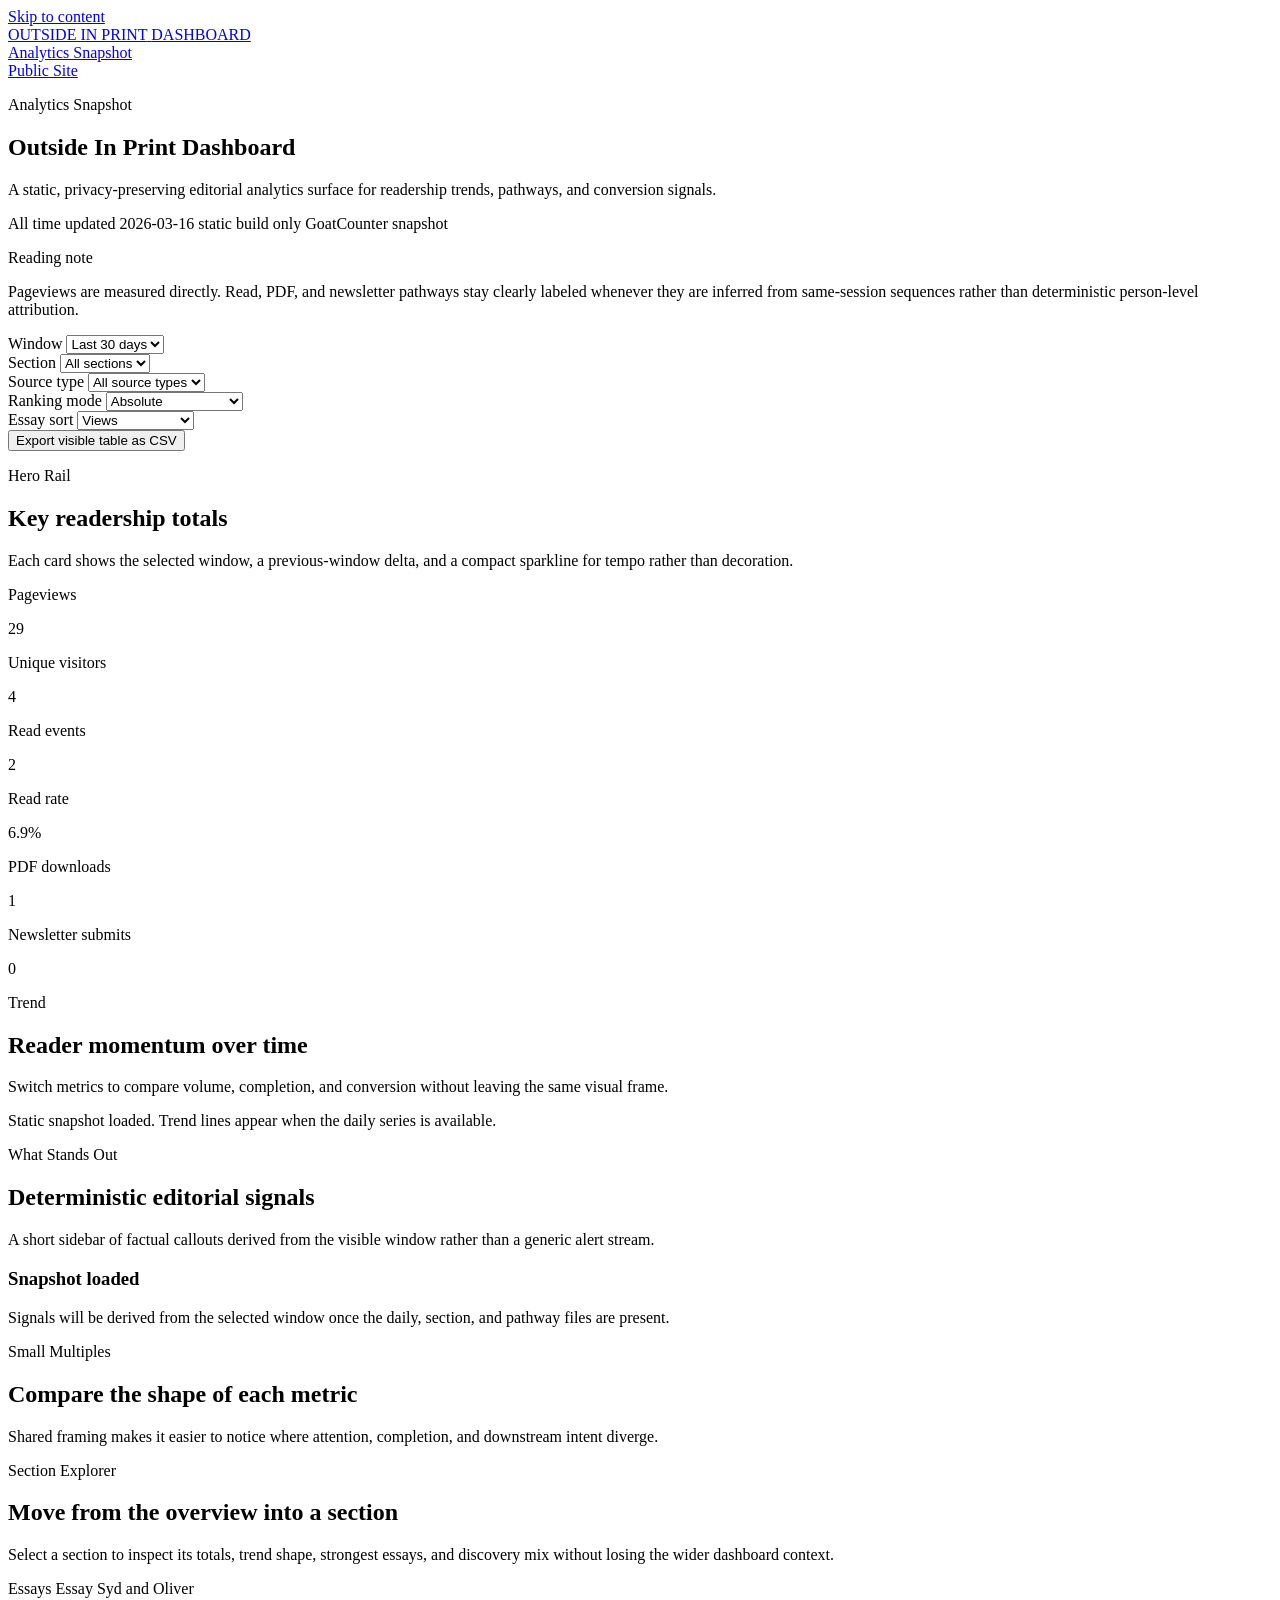
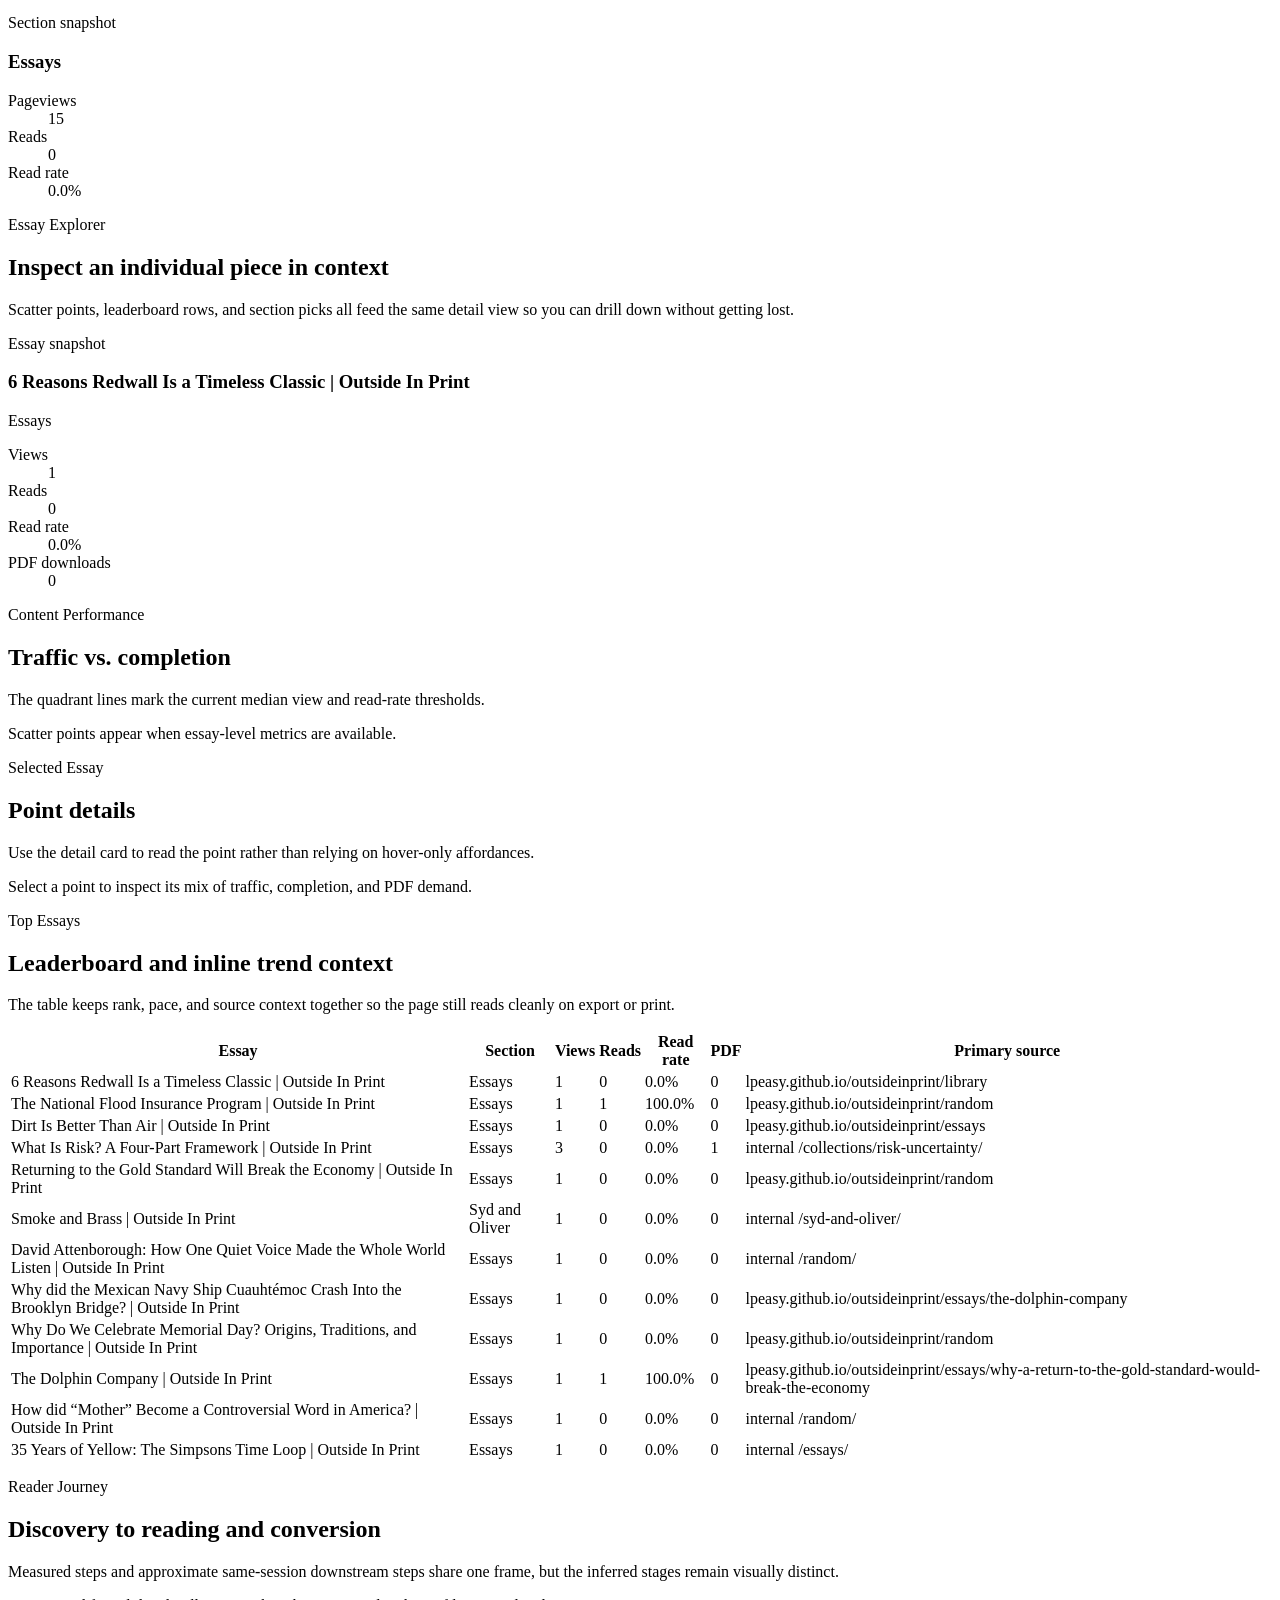
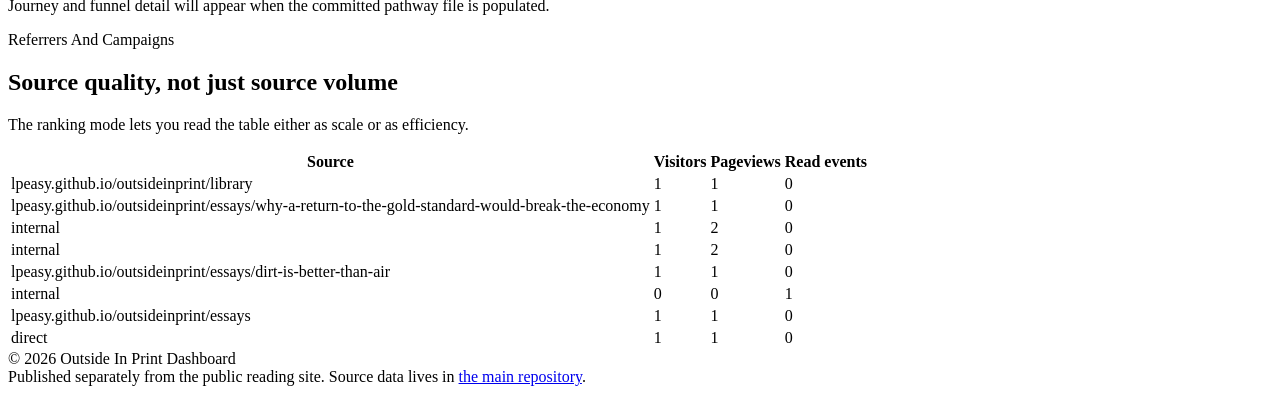
==== commit d312189b: "Publish dashboard snapshot" ====
--- a/index.html
+++ b/index.html
@@ -1,5 +1,5 @@
 <!doctype html><html lang=en-us><head><meta name=generator content="Hugo 0.157.0"><meta charset=utf-8><meta name=viewport content="width=device-width,initial-scale=1"><title>Outside In Print Dashboard</title><link rel=canonical href=https://lpeasy.github.io/OutsideInPrintDashboard/><meta name=description content="Outside In Print - Essays, literature, Syd and Oliver dialogues, and working papers."><link rel=icon href=/OutsideInPrintDashboard/favicon.svg type=image/svg+xml><meta property="og:url" content="https://lpeasy.github.io/OutsideInPrintDashboard/"><meta property="og:site_name" content="Outside In Print Dashboard"><meta property="og:title" content="Outside In Print Dashboard"><meta property="og:locale" content="en_us"><meta property="og:type" content="website"><meta name=twitter:card content="summary"><meta name=twitter:title content="Outside In Print Dashboard"><meta itemprop=name content="Outside In Print Dashboard"><link rel=stylesheet href=/OutsideInPrintDashboard/css/main.min.24b4613e62e9a63ff296a1d7b53216f226d71d20cd9fa6c10a924114e99021fe.css integrity="sha256-JLRhPmLppj/ylqHXtTIW8ibXHSDNn6bBCpJBFOmQIf4="></head><body><a class=skip-link href=#main-content>Skip to content</a><div class=wrap><header class="masthead masthead--dashboard"><a class=brand-link href=https://lpeasy.github.io/OutsideInPrintDashboard/ aria-label="Outside In Print Dashboard home"><div class=title><span class=top>OUTSIDE IN PRINT</span>
-<span class=bottom>DASHBOARD</span></div><div class=subtitle>Analytics Snapshot</div></a><nav class=nav aria-label="Dashboard links"><a href=https://lpeasy.github.io/outsideinprint/>Public Site</a></nav></header><main id=main-content><script id=dashboard-data type=application/json>{"essays":[{"path":"/essays/the-ledger-vol-3/","pdf_downloads":0,"primary_source":"internal /random/","read_rate":0,"reads":0,"section":"Essays","slug":"the-ledger-vol-3","title":"The Ledger, Vol. 3 | Outside In Print","views":1},{"path":"/syd-and-oliver/smoke-and-brass/","pdf_downloads":0,"primary_source":"internal /syd-and-oliver/","read_rate":0,"reads":0,"section":"Syd and Oliver","slug":"smoke-and-brass","title":"Smoke and Brass | Outside In Print","views":1},{"path":"/essays/the-dolphin-company/","pdf_downloads":0,"primary_source":"lpeasy.github.io/outsideinprint/essays/why-a-return-to-the-gold-standard-would-break-the-economy","read_rate":100,"reads":1,"section":"Essays","slug":"the-dolphin-company","title":"The Dolphin Company | Outside In Print","views":1},{"path":"/essays/why-the-mexican-navy-ship-cuauhtc3a9moc-crashed-into-the-brooklyn-bridge-c9e21ab4b72e/","pdf_downloads":0,"primary_source":"lpeasy.github.io/outsideinprint/essays/the-dolphin-company","read_rate":0,"reads":0,"section":"Essays","slug":"why-the-mexican-navy-ship-cuauhtc3a9moc-crashed-into-the-brooklyn-bridge-c9e21ab4b72e","title":"Why did the Mexican Navy Ship Cuauhtémoc Crash Into the Brooklyn Bridge? | Outside In Print","views":1},{"path":"/essays/35-years-of-yellow-the-simpsons-time-loop/","pdf_downloads":0,"primary_source":"internal /essays/","read_rate":0,"reads":0,"section":"Essays","slug":"35-years-of-yellow-the-simpsons-time-loop","title":"35 Years of Yellow: The Simpsons Time Loop | Outside In Print","views":1},{"path":"/essays/what-is-risk-a-four-part-framework/","pdf_downloads":1,"primary_source":"internal /collections/risk-uncertainty/","read_rate":0,"reads":0,"section":"Essays","slug":"what-is-risk-a-four-part-framework","title":"What Is Risk? A Four-Part Framework | Outside In Print","views":3},{"path":"/essays/dirt-is-better-than-air/","pdf_downloads":0,"primary_source":"lpeasy.github.io/outsideinprint/essays","read_rate":0,"reads":0,"section":"Essays","slug":"dirt-is-better-than-air","title":"Dirt Is Better Than Air | Outside In Print","views":1},{"path":"/essays/how-did-mother-become-a-controversial-word-in-america/","pdf_downloads":0,"primary_source":"internal /random/","read_rate":0,"reads":0,"section":"Essays","slug":"how-did-mother-become-a-controversial-word-in-america","title":"How did “Mother” Become a Controversial Word in America? | Outside In Print","views":1},{"path":"/essays/david-attenborough-how-one-quiet-voice-made-the-whole-world-listen/","pdf_downloads":0,"primary_source":"internal /random/","read_rate":0,"reads":0,"section":"Essays","slug":"david-attenborough-how-one-quiet-voice-made-the-whole-world-listen","title":"David Attenborough: How One Quiet Voice Made the Whole World Listen | Outside In Print","views":1},{"path":"/essays/why-a-return-to-the-gold-standard-would-break-the-economy/","pdf_downloads":0,"primary_source":"lpeasy.github.io/outsideinprint/random","read_rate":0,"reads":0,"section":"Essays","slug":"why-a-return-to-the-gold-standard-would-break-the-economy","title":"Returning to the Gold Standard Will Break the Economy | Outside In Print","views":1},{"path":"/essays/6-reasons-redwall-is-a-timeless-classic/","pdf_downloads":0,"primary_source":"lpeasy.github.io/outsideinprint/library","read_rate":0,"reads":0,"section":"Essays","slug":"6-reasons-redwall-is-a-timeless-classic","title":"6 Reasons Redwall Is a Timeless Classic | Outside In Print","views":1},{"path":"/essays/why-we-celebrate-memorial-day-origins-traditions-and-importance/","pdf_downloads":0,"primary_source":"lpeasy.github.io/outsideinprint/random","read_rate":0,"reads":0,"section":"Essays","slug":"why-we-celebrate-memorial-day-origins-traditions-and-importance","title":"Why Do We Celebrate Memorial Day? Origins, Traditions, and Importance | Outside In Print","views":1},{"path":"/essays/you-paid-for-that-ct-scan/","pdf_downloads":0,"primary_source":"internal /random/","read_rate":0,"reads":0,"section":"Essays","slug":"you-paid-for-that-ct-scan","title":"You Paid For That CT Scan. | Outside In Print","views":1},{"path":"/essays/the-national-flood-insurance-program/","pdf_downloads":0,"primary_source":"lpeasy.github.io/outsideinprint/random","read_rate":100,"reads":1,"section":"Essays","slug":"the-national-flood-insurance-program","title":"The National Flood Insurance Program | Outside In Print","views":1}],"essays_timeseries":[{"path":"/essays/what-is-risk-a-four-part-framework/","section":"Essays","series":[{"date":"2026-03-15","newsletter_submits":0,"pageviews":2,"pdf_downloads":1,"reads":0},{"date":"2026-03-16","newsletter_submits":0,"pageviews":1,"pdf_downloads":0,"reads":0}],"slug":"what-is-risk-a-four-part-framework","title":"What Is Risk? A Four-Part Framework | Outside In Print"},{"path":"/essays/the-ledger-vol-3/","section":"Essays","series":[{"date":"2026-03-15","newsletter_submits":0,"pageviews":1,"pdf_downloads":0,"reads":0},{"date":"2026-03-16","newsletter_submits":0,"pageviews":0,"pdf_downloads":0,"reads":0}],"slug":"the-ledger-vol-3","title":"The Ledger, Vol. 3 | Outside In Print"},{"path":"/syd-and-oliver/smoke-and-brass/","section":"Syd and Oliver","series":[{"date":"2026-03-15","newsletter_submits":0,"pageviews":1,"pdf_downloads":0,"reads":0},{"date":"2026-03-16","newsletter_submits":0,"pageviews":0,"pdf_downloads":0,"reads":0}],"slug":"smoke-and-brass","title":"Smoke and Brass | Outside In Print"},{"path":"/essays/the-dolphin-company/","section":"Essays","series":[{"date":"2026-03-15","newsletter_submits":0,"pageviews":0,"pdf_downloads":0,"reads":0},{"date":"2026-03-16","newsletter_submits":0,"pageviews":1,"pdf_downloads":0,"reads":1}],"slug":"the-dolphin-company","title":"The Dolphin Company | Outside In Print"},{"path":"/essays/why-the-mexican-navy-ship-cuauhtc3a9moc-crashed-into-the-brooklyn-bridge-c9e21ab4b72e/","section":"Essays","series":[{"date":"2026-03-15","newsletter_submits":0,"pageviews":0,"pdf_downloads":0,"reads":0},{"date":"2026-03-16","newsletter_submits":0,"pageviews":1,"pdf_downloads":0,"reads":0}],"slug":"why-the-mexican-navy-ship-cuauhtc3a9moc-crashed-into-the-brooklyn-bridge-c9e21ab4b72e","title":"Why did the Mexican Navy Ship Cuauhtémoc Crash Into the Brooklyn Bridge? | Outside In Print"},{"path":"/essays/35-years-of-yellow-the-simpsons-time-loop/","section":"Essays","series":[{"date":"2026-03-15","newsletter_submits":0,"pageviews":1,"pdf_downloads":0,"reads":0},{"date":"2026-03-16","newsletter_submits":0,"pageviews":0,"pdf_downloads":0,"reads":0}],"slug":"35-years-of-yellow-the-simpsons-time-loop","title":"35 Years of Yellow: The Simpsons Time Loop | Outside In Print"},{"path":"/essays/dirt-is-better-than-air/","section":"Essays","series":[{"date":"2026-03-15","newsletter_submits":0,"pageviews":0,"pdf_downloads":0,"reads":0},{"date":"2026-03-16","newsletter_submits":0,"pageviews":1,"pdf_downloads":0,"reads":0}],"slug":"dirt-is-better-than-air","title":"Dirt Is Better Than Air | Outside In Print"},{"path":"/essays/how-did-mother-become-a-controversial-word-in-america/","section":"Essays","series":[{"date":"2026-03-15","newsletter_submits":0,"pageviews":1,"pdf_downloads":0,"reads":0},{"date":"2026-03-16","newsletter_submits":0,"pageviews":0,"pdf_downloads":0,"reads":0}],"slug":"how-did-mother-become-a-controversial-word-in-america","title":"How did “Mother” Become a Controversial Word in America? | Outside In Print"},{"path":"/essays/david-attenborough-how-one-quiet-voice-made-the-whole-world-listen/","section":"Essays","series":[{"date":"2026-03-15","newsletter_submits":0,"pageviews":1,"pdf_downloads":0,"reads":0},{"date":"2026-03-16","newsletter_submits":0,"pageviews":0,"pdf_downloads":0,"reads":0}],"slug":"david-attenborough-how-one-quiet-voice-made-the-whole-world-listen","title":"David Attenborough: How One Quiet Voice Made the Whole World Listen | Outside In Print"},{"path":"/essays/why-a-return-to-the-gold-standard-would-break-the-economy/","section":"Essays","series":[{"date":"2026-03-15","newsletter_submits":0,"pageviews":0,"pdf_downloads":0,"reads":0},{"date":"2026-03-16","newsletter_submits":0,"pageviews":1,"pdf_downloads":0,"reads":0}],"slug":"why-a-return-to-the-gold-standard-would-break-the-economy","title":"Returning to the Gold Standard Will Break the Economy | Outside In Print"},{"path":"/essays/6-reasons-redwall-is-a-timeless-classic/","section":"Essays","series":[{"date":"2026-03-15","newsletter_submits":0,"pageviews":0,"pdf_downloads":0,"reads":0},{"date":"2026-03-16","newsletter_submits":0,"pageviews":1,"pdf_downloads":0,"reads":0}],"slug":"6-reasons-redwall-is-a-timeless-classic","title":"6 Reasons Redwall Is a Timeless Classic | Outside In Print"},{"path":"/essays/why-we-celebrate-memorial-day-origins-traditions-and-importance/","section":"Essays","series":[{"date":"2026-03-15","newsletter_submits":0,"pageviews":0,"pdf_downloads":0,"reads":0},{"date":"2026-03-16","newsletter_submits":0,"pageviews":1,"pdf_downloads":0,"reads":0}],"slug":"why-we-celebrate-memorial-day-origins-traditions-and-importance","title":"Why Do We Celebrate Memorial Day? Origins, Traditions, and Importance | Outside In Print"},{"path":"/essays/you-paid-for-that-ct-scan/","section":"Essays","series":[{"date":"2026-03-15","newsletter_submits":0,"pageviews":1,"pdf_downloads":0,"reads":0},{"date":"2026-03-16","newsletter_submits":0,"pageviews":0,"pdf_downloads":0,"reads":0}],"slug":"you-paid-for-that-ct-scan","title":"You Paid For That CT Scan. | Outside In Print"},{"path":"/essays/the-national-flood-insurance-program/","section":"Essays","series":[{"date":"2026-03-15","newsletter_submits":0,"pageviews":0,"pdf_downloads":0,"reads":0},{"date":"2026-03-16","newsletter_submits":0,"pageviews":1,"pdf_downloads":0,"reads":1}],"slug":"the-national-flood-insurance-program","title":"The National Flood Insurance Program | Outside In Print"}],"journey_by_collection":[],"journey_by_essay":[{"approximate_downstream":true,"attribution_note":"Pageviews are measured directly. Read, PDF, and newsletter steps are approximate same-session downstream events.","collection":"","discovery_mode":"","discovery_type":"","module_slot":"","newsletter_rate":0,"newsletter_submits":0,"path":"/essays/david-attenborough-how-one-quiet-voice-made-the-whole-world-listen/","pdf_downloads":0,"pdf_rate":0,"read_rate":0,"reads":0,"section":"Essays","slug":"david-attenborough-how-one-quiet-voice-made-the-whole-world-listen","title":"David Attenborough: How One Quiet Voice Made the Whole World Listen | Outside In Print","views":1},{"approximate_downstream":true,"attribution_note":"Pageviews are measured directly. Read, PDF, and newsletter steps are approximate same-session downstream events.","collection":"","discovery_mode":"","discovery_type":"","module_slot":"","newsletter_rate":0,"newsletter_submits":0,"path":"/essays/how-did-mother-become-a-controversial-word-in-america/","pdf_downloads":0,"pdf_rate":0,"read_rate":0,"reads":0,"section":"Essays","slug":"how-did-mother-become-a-controversial-word-in-america","title":"How did “Mother” Become a Controversial Word in America? | Outside In Print","views":1},{"approximate_downstream":true,"attribution_note":"Pageviews are measured directly. Read, PDF, and newsletter steps are approximate same-session downstream events.","collection":"","discovery_mode":"","discovery_type":"","module_slot":"","newsletter_rate":0,"newsletter_submits":0,"path":"/essays/dirt-is-better-than-air/","pdf_downloads":0,"pdf_rate":0,"read_rate":0,"reads":0,"section":"Essays","slug":"dirt-is-better-than-air","title":"Dirt Is Better Than Air | Outside In Print","views":1},{"approximate_downstream":true,"attribution_note":"Pageviews are measured directly. Read, PDF, and newsletter steps are approximate same-session downstream events.","collection":"","discovery_mode":"","discovery_type":"","module_slot":"","newsletter_rate":0,"newsletter_submits":0,"path":"/essays/you-paid-for-that-ct-scan/","pdf_downloads":0,"pdf_rate":0,"read_rate":0,"reads":0,"section":"Essays","slug":"you-paid-for-that-ct-scan","title":"You Paid For That CT Scan. | Outside In Print","views":1},{"approximate_downstream":true,"attribution_note":"Pageviews are measured directly. Read, PDF, and newsletter steps are approximate same-session downstream events.","collection":"","discovery_mode":"","discovery_type":"","module_slot":"","newsletter_rate":0,"newsletter_submits":0,"path":"/essays/why-we-celebrate-memorial-day-origins-traditions-and-importance/","pdf_downloads":0,"pdf_rate":0,"read_rate":0,"reads":0,"section":"Essays","slug":"why-we-celebrate-memorial-day-origins-traditions-and-importance","title":"Why Do We Celebrate Memorial Day? Origins, Traditions, and Importance | Outside In Print","views":1},{"approximate_downstream":true,"attribution_note":"Pageviews are measured directly. Read, PDF, and newsletter steps are approximate same-session downstream events.","collection":"","discovery_mode":"","discovery_type":"","module_slot":"","newsletter_rate":0,"newsletter_submits":0,"path":"/essays/6-reasons-redwall-is-a-timeless-classic/","pdf_downloads":0,"pdf_rate":0,"read_rate":0,"reads":0,"section":"Essays","slug":"6-reasons-redwall-is-a-timeless-classic","title":"6 Reasons Redwall Is a Timeless Classic | Outside In Print","views":1},{"approximate_downstream":true,"attribution_note":"Pageviews are measured directly. Read, PDF, and newsletter steps are approximate same-session downstream events.","collection":"","discovery_mode":"","discovery_type":"","module_slot":"","newsletter_rate":0,"newsletter_submits":0,"path":"/essays/why-the-mexican-navy-ship-cuauhtc3a9moc-crashed-into-the-brooklyn-bridge-c9e21ab4b72e/","pdf_downloads":0,"pdf_rate":0,"read_rate":0,"reads":0,"section":"Essays","slug":"why-the-mexican-navy-ship-cuauhtc3a9moc-crashed-into-the-brooklyn-bridge-c9e21ab4b72e","title":"Why did the Mexican Navy Ship Cuauhtémoc Crash Into the Brooklyn Bridge? | Outside In Print","views":1},{"approximate_downstream":true,"attribution_note":"Pageviews are measured directly. Read, PDF, and newsletter steps are approximate same-session downstream events.","collection":"","discovery_mode":"","discovery_type":"","module_slot":"","newsletter_rate":0,"newsletter_submits":0,"path":"/syd-and-oliver/smoke-and-brass/","pdf_downloads":0,"pdf_rate":0,"read_rate":0,"reads":0,"section":"Syd and Oliver","slug":"smoke-and-brass","title":"Smoke and Brass | Outside In Print","views":1},{"approximate_downstream":true,"attribution_note":"Pageviews are measured directly. Read, PDF, and newsletter steps are approximate same-session downstream events.","collection":"","discovery_mode":"","discovery_type":"","module_slot":"","newsletter_rate":0,"newsletter_submits":0,"path":"/essays/the-dolphin-company/","pdf_downloads":0,"pdf_rate":0,"read_rate":100,"reads":1,"section":"Essays","slug":"the-dolphin-company","title":"The Dolphin Company | Outside In Print","views":1},{"approximate_downstream":true,"attribution_note":"Pageviews are measured directly. Read, PDF, and newsletter steps are approximate same-session downstream events.","collection":"","discovery_mode":"","discovery_type":"","module_slot":"","newsletter_rate":0,"newsletter_submits":0,"path":"/essays/35-years-of-yellow-the-simpsons-time-loop/","pdf_downloads":0,"pdf_rate":0,"read_rate":0,"reads":0,"section":"Essays","slug":"35-years-of-yellow-the-simpsons-time-loop","title":"35 Years of Yellow: The Simpsons Time Loop | Outside In Print","views":1},{"approximate_downstream":true,"attribution_note":"Pageviews are measured directly. Read, PDF, and newsletter steps are approximate same-session downstream events.","collection":"","discovery_mode":"","discovery_type":"","module_slot":"","newsletter_rate":0,"newsletter_submits":0,"path":"/essays/the-national-flood-insurance-program/","pdf_downloads":0,"pdf_rate":0,"read_rate":0,"reads":0,"section":"Essays","slug":"the-national-flood-insurance-program","title":"The National Flood Insurance Program | Outside In Print","views":1},{"approximate_downstream":true,"attribution_note":"Pageviews are measured directly. Read, PDF, and newsletter steps are approximate same-session downstream events.","collection":"","discovery_mode":"","discovery_type":"","module_slot":"","newsletter_rate":0,"newsletter_submits":0,"path":"/essays/why-a-return-to-the-gold-standard-would-break-the-economy/","pdf_downloads":0,"pdf_rate":0,"read_rate":0,"reads":0,"section":"Essays","slug":"why-a-return-to-the-gold-standard-would-break-the-economy","title":"Returning to the Gold Standard Will Break the Economy | Outside In Print","views":1},{"approximate_downstream":true,"attribution_note":"Pageviews are measured directly. Read, PDF, and newsletter steps are approximate same-session downstream events.","collection":"","discovery_mode":"","discovery_type":"","module_slot":"","newsletter_rate":0,"newsletter_submits":0,"path":"/essays/the-ledger-vol-3/","pdf_downloads":0,"pdf_rate":0,"read_rate":0,"reads":0,"section":"Essays","slug":"the-ledger-vol-3","title":"The Ledger, Vol. 3 | Outside In Print","views":1},{"approximate_downstream":true,"attribution_note":"Pageviews are measured directly. Read, PDF, and newsletter steps are approximate same-session downstream events.","collection":"","discovery_mode":"","discovery_type":"","module_slot":"","newsletter_rate":0,"newsletter_submits":0,"path":"/essays/what-is-risk-a-four-part-framework/","pdf_downloads":1,"pdf_rate":33.3,"read_rate":0,"reads":0,"section":"Essays","slug":"what-is-risk-a-four-part-framework","title":"What Is Risk? A Four-Part Framework | Outside In Print","views":3}],"journey_by_source":[{"approximate_downstream":true,"attribution_note":"Pageviews are measured directly. Read, PDF, and newsletter steps are approximate same-session downstream events.","collection":"","discovery_mode":"article-discovery","discovery_source":"internal /collections/risk-uncertainty/","discovery_type":"internal","module_slot":"","newsletter_rate":0,"newsletter_submits":0,"path":"","pdf_downloads":1,"pdf_rate":50,"read_rate":0,"reads":0,"section":"","slug":"","title":"","views":2},{"approximate_downstream":true,"attribution_note":"Pageviews are measured directly. Read, PDF, and newsletter steps are approximate same-session downstream events.","collection":"","discovery_mode":"article-discovery","discovery_source":"lpeasy.github.io/outsideinprint/essays","discovery_type":"external","module_slot":"","newsletter_rate":0,"newsletter_submits":0,"path":"","pdf_downloads":0,"pdf_rate":0,"read_rate":0,"reads":0,"section":"","slug":"","title":"","views":1},{"approximate_downstream":true,"attribution_note":"Pageviews are measured directly. Read, PDF, and newsletter steps are approximate same-session downstream events.","collection":"","discovery_mode":"article-discovery","discovery_source":"lpeasy.github.io/outsideinprint/library","discovery_type":"external","module_slot":"","newsletter_rate":0,"newsletter_submits":0,"path":"","pdf_downloads":0,"pdf_rate":0,"read_rate":0,"reads":0,"section":"","slug":"","title":"","views":1},{"approximate_downstream":true,"attribution_note":"Pageviews are measured directly. Read, PDF, and newsletter steps are approximate same-session downstream events.","collection":"","discovery_mode":"article-discovery","discovery_source":"lpeasy.github.io/outsideinprint/essays/the-dolphin-company","discovery_type":"external","module_slot":"","newsletter_rate":0,"newsletter_submits":0,"path":"","pdf_downloads":0,"pdf_rate":0,"read_rate":0,"reads":0,"section":"","slug":"","title":"","views":1},{"approximate_downstream":true,"attribution_note":"Pageviews are measured directly. Read, PDF, and newsletter steps are approximate same-session downstream events.","collection":"","discovery_mode":"article-discovery","discovery_source":"internal /random/","discovery_type":"internal","module_slot":"","newsletter_rate":0,"newsletter_submits":0,"path":"","pdf_downloads":0,"pdf_rate":0,"read_rate":0,"reads":0,"section":"","slug":"","title":"","views":4},{"approximate_downstream":true,"attribution_note":"Pageviews are measured directly. Read, PDF, and newsletter steps are approximate same-session downstream events.","collection":"","discovery_mode":"article-discovery","discovery_source":"lpeasy.github.io/outsideinprint/random","discovery_type":"external","module_slot":"","newsletter_rate":0,"newsletter_submits":0,"path":"","pdf_downloads":0,"pdf_rate":0,"read_rate":0,"reads":0,"section":"","slug":"","title":"","views":4},{"approximate_downstream":true,"attribution_note":"Pageviews are measured directly. Read, PDF, and newsletter steps are approximate same-session downstream events.","collection":"","discovery_mode":"article-discovery","discovery_source":"internal /essays/","discovery_type":"internal","module_slot":"","newsletter_rate":0,"newsletter_submits":0,"path":"","pdf_downloads":0,"pdf_rate":0,"read_rate":0,"reads":0,"section":"","slug":"","title":"","views":1},{"approximate_downstream":true,"attribution_note":"Pageviews are measured directly. Read, PDF, and newsletter steps are approximate same-session downstream events.","collection":"","discovery_mode":"article-discovery","discovery_source":"internal /syd-and-oliver/","discovery_type":"internal","module_slot":"","newsletter_rate":0,"newsletter_submits":0,"path":"","pdf_downloads":0,"pdf_rate":0,"read_rate":0,"reads":0,"section":"","slug":"","title":"","views":1},{"approximate_downstream":true,"attribution_note":"Pageviews are measured directly. Read, PDF, and newsletter steps are approximate same-session downstream events.","collection":"","discovery_mode":"article-discovery","discovery_source":"lpeasy.github.io/outsideinprint/essays/why-a-return-to-the-gold-standard-would-break-the-economy","discovery_type":"external","module_slot":"","newsletter_rate":0,"newsletter_submits":0,"path":"","pdf_downloads":0,"pdf_rate":0,"read_rate":100,"reads":1,"section":"","slug":"","title":"","views":1}],"journeys":[{"approximate_downstream":true,"attribution_note":"Pageviews are measured directly. Read, PDF, and newsletter steps are approximate same-session downstream events.","collection":"","discovery_mode":"article-discovery","discovery_source":"internal /random/","discovery_type":"internal","module_slot":"","newsletter_rate":0,"newsletter_submits":0,"path":"/essays/how-did-mother-become-a-controversial-word-in-america/","pdf_downloads":0,"pdf_rate":0,"read_rate":0,"reads":0,"section":"Essays","slug":"how-did-mother-become-a-controversial-word-in-america","title":"How did “Mother” Become a Controversial Word in America? | Outside In Print","views":1},{"approximate_downstream":true,"attribution_note":"Pageviews are measured directly. Read, PDF, and newsletter steps are approximate same-session downstream events.","collection":"","discovery_mode":"article-discovery","discovery_source":"internal /random/","discovery_type":"internal","module_slot":"","newsletter_rate":0,"newsletter_submits":0,"path":"/essays/the-ledger-vol-3/","pdf_downloads":0,"pdf_rate":0,"read_rate":0,"reads":0,"section":"Essays","slug":"the-ledger-vol-3","title":"The Ledger, Vol. 3 | Outside In Print","views":1},{"approximate_downstream":true,"attribution_note":"Pageviews are measured directly. Read, PDF, and newsletter steps are approximate same-session downstream events.","collection":"","discovery_mode":"article-discovery","discovery_source":"lpeasy.github.io/outsideinprint/library","discovery_type":"external","module_slot":"","newsletter_rate":0,"newsletter_submits":0,"path":"/essays/6-reasons-redwall-is-a-timeless-classic/","pdf_downloads":0,"pdf_rate":0,"read_rate":0,"reads":0,"section":"Essays","slug":"6-reasons-redwall-is-a-timeless-classic","title":"6 Reasons Redwall Is a Timeless Classic | Outside In Print","views":1},{"approximate_downstream":true,"attribution_note":"Pageviews are measured directly. Read, PDF, and newsletter steps are approximate same-session downstream events.","collection":"","discovery_mode":"article-discovery","discovery_source":"lpeasy.github.io/outsideinprint/random","discovery_type":"external","module_slot":"","newsletter_rate":0,"newsletter_submits":0,"path":"/essays/what-is-risk-a-four-part-framework/","pdf_downloads":0,"pdf_rate":0,"read_rate":0,"reads":0,"section":"Essays","slug":"what-is-risk-a-four-part-framework","title":"What Is Risk? A Four-Part Framework | Outside In Print","views":1},{"approximate_downstream":true,"attribution_note":"Pageviews are measured directly. Read, PDF, and newsletter steps are approximate same-session downstream events.","collection":"","discovery_mode":"article-discovery","discovery_source":"internal /random/","discovery_type":"internal","module_slot":"","newsletter_rate":0,"newsletter_submits":0,"path":"/essays/you-paid-for-that-ct-scan/","pdf_downloads":0,"pdf_rate":0,"read_rate":0,"reads":0,"section":"Essays","slug":"you-paid-for-that-ct-scan","title":"You Paid For That CT Scan. | Outside In Print","views":1},{"approximate_downstream":true,"attribution_note":"Pageviews are measured directly. Read, PDF, and newsletter steps are approximate same-session downstream events.","collection":"","discovery_mode":"article-discovery","discovery_source":"internal /collections/risk-uncertainty/","discovery_type":"internal","module_slot":"","newsletter_rate":0,"newsletter_submits":0,"path":"/essays/what-is-risk-a-four-part-framework/","pdf_downloads":1,"pdf_rate":50,"read_rate":0,"reads":0,"section":"Essays","slug":"what-is-risk-a-four-part-framework","title":"What Is Risk? A Four-Part Framework | Outside In Print","views":2},{"approximate_downstream":true,"attribution_note":"Pageviews are measured directly. Read, PDF, and newsletter steps are approximate same-session downstream events.","collection":"","discovery_mode":"article-discovery","discovery_source":"internal /essays/","discovery_type":"internal","module_slot":"","newsletter_rate":0,"newsletter_submits":0,"path":"/essays/35-years-of-yellow-the-simpsons-time-loop/","pdf_downloads":0,"pdf_rate":0,"read_rate":0,"reads":0,"section":"Essays","slug":"35-years-of-yellow-the-simpsons-time-loop","title":"35 Years of Yellow: The Simpsons Time Loop | Outside In Print","views":1},{"approximate_downstream":true,"attribution_note":"Pageviews are measured directly. Read, PDF, and newsletter steps are approximate same-session downstream events.","collection":"","discovery_mode":"article-discovery","discovery_source":"lpeasy.github.io/outsideinprint/random","discovery_type":"external","module_slot":"","newsletter_rate":0,"newsletter_submits":0,"path":"/essays/the-national-flood-insurance-program/","pdf_downloads":0,"pdf_rate":0,"read_rate":0,"reads":0,"section":"Essays","slug":"the-national-flood-insurance-program","title":"The National Flood Insurance Program | Outside In Print","views":1},{"approximate_downstream":true,"attribution_note":"Pageviews are measured directly. Read, PDF, and newsletter steps are approximate same-session downstream events.","collection":"","discovery_mode":"article-discovery","discovery_source":"lpeasy.github.io/outsideinprint/essays/the-dolphin-company","discovery_type":"external","module_slot":"","newsletter_rate":0,"newsletter_submits":0,"path":"/essays/why-the-mexican-navy-ship-cuauhtc3a9moc-crashed-into-the-brooklyn-bridge-c9e21ab4b72e/","pdf_downloads":0,"pdf_rate":0,"read_rate":0,"reads":0,"section":"Essays","slug":"why-the-mexican-navy-ship-cuauhtc3a9moc-crashed-into-the-brooklyn-bridge-c9e21ab4b72e","title":"Why did the Mexican Navy Ship Cuauhtémoc Crash Into the Brooklyn Bridge? | Outside In Print","views":1},{"approximate_downstream":true,"attribution_note":"Pageviews are measured directly. Read, PDF, and newsletter steps are approximate same-session downstream events.","collection":"","discovery_mode":"article-discovery","discovery_source":"lpeasy.github.io/outsideinprint/essays/why-a-return-to-the-gold-standard-would-break-the-economy","discovery_type":"external","module_slot":"","newsletter_rate":0,"newsletter_submits":0,"path":"/essays/the-dolphin-company/","pdf_downloads":0,"pdf_rate":0,"read_rate":100,"reads":1,"section":"Essays","slug":"the-dolphin-company","title":"The Dolphin Company | Outside In Print","views":1},{"approximate_downstream":true,"attribution_note":"Pageviews are measured directly. Read, PDF, and newsletter steps are approximate same-session downstream events.","collection":"","discovery_mode":"article-discovery","discovery_source":"internal /syd-and-oliver/","discovery_type":"internal","module_slot":"","newsletter_rate":0,"newsletter_submits":0,"path":"/syd-and-oliver/smoke-and-brass/","pdf_downloads":0,"pdf_rate":0,"read_rate":0,"reads":0,"section":"Syd and Oliver","slug":"smoke-and-brass","title":"Smoke and Brass | Outside In Print","views":1},{"approximate_downstream":true,"attribution_note":"Pageviews are measured directly. Read, PDF, and newsletter steps are approximate same-session downstream events.","collection":"","discovery_mode":"article-discovery","discovery_source":"lpeasy.github.io/outsideinprint/random","discovery_type":"external","module_slot":"","newsletter_rate":0,"newsletter_submits":0,"path":"/essays/why-a-return-to-the-gold-standard-would-break-the-economy/","pdf_downloads":0,"pdf_rate":0,"read_rate":0,"reads":0,"section":"Essays","slug":"why-a-return-to-the-gold-standard-would-break-the-economy","title":"Returning to the Gold Standard Will Break the Economy | Outside In Print","views":1},{"approximate_downstream":true,"attribution_note":"Pageviews are measured directly. Read, PDF, and newsletter steps are approximate same-session downstream events.","collection":"","discovery_mode":"article-discovery","discovery_source":"internal /random/","discovery_type":"internal","module_slot":"","newsletter_rate":0,"newsletter_submits":0,"path":"/essays/david-attenborough-how-one-quiet-voice-made-the-whole-world-listen/","pdf_downloads":0,"pdf_rate":0,"read_rate":0,"reads":0,"section":"Essays","slug":"david-attenborough-how-one-quiet-voice-made-the-whole-world-listen","title":"David Attenborough: How One Quiet Voice Made the Whole World Listen | Outside In Print","views":1},{"approximate_downstream":true,"attribution_note":"Pageviews are measured directly. Read, PDF, and newsletter steps are approximate same-session downstream events.","collection":"","discovery_mode":"article-discovery","discovery_source":"lpeasy.github.io/outsideinprint/random","discovery_type":"external","module_slot":"","newsletter_rate":0,"newsletter_submits":0,"path":"/essays/why-we-celebrate-memorial-day-origins-traditions-and-importance/","pdf_downloads":0,"pdf_rate":0,"read_rate":0,"reads":0,"section":"Essays","slug":"why-we-celebrate-memorial-day-origins-traditions-and-importance","title":"Why Do We Celebrate Memorial Day? Origins, Traditions, and Importance | Outside In Print","views":1},{"approximate_downstream":true,"attribution_note":"Pageviews are measured directly. Read, PDF, and newsletter steps are approximate same-session downstream events.","collection":"","discovery_mode":"article-discovery","discovery_source":"lpeasy.github.io/outsideinprint/essays","discovery_type":"external","module_slot":"","newsletter_rate":0,"newsletter_submits":0,"path":"/essays/dirt-is-better-than-air/","pdf_downloads":0,"pdf_rate":0,"read_rate":0,"reads":0,"section":"Essays","slug":"dirt-is-better-than-air","title":"Dirt Is Better Than Air | Outside In Print","views":1}],"overview":{"newsletter_submits":0,"pageviews":29,"pdf_downloads":1,"range_label":"All time","read_rate":6.9,"reads":2,"unique_visitors":4,"updated_at":"2026-03-16"},"periods":[{"label":"Last 7 days","newsletter_submits":0,"pageviews":29,"pdf_downloads":1,"read_rate":6.9,"reads":2,"unique_visitors":4},{"label":"Last 30 days","newsletter_submits":0,"pageviews":29,"pdf_downloads":1,"read_rate":6.9,"reads":2,"unique_visitors":4},{"label":"All time","newsletter_submits":0,"pageviews":29,"pdf_downloads":1,"read_rate":6.9,"reads":2,"unique_visitors":4}],"sections":[{"newsletter_submits":0,"pageviews":1,"pdf_downloads":0,"read_rate":0,"reads":0,"section":"Syd and Oliver","sparkline_pageviews":[1,0],"sparkline_reads":[0,0]},{"newsletter_submits":0,"pageviews":0,"pdf_downloads":1,"read_rate":0,"reads":2,"section":"Essay","sparkline_pageviews":[0,0],"sparkline_reads":[0,2]},{"newsletter_submits":0,"pageviews":15,"pdf_downloads":0,"read_rate":0,"reads":0,"section":"Essays","sparkline_pageviews":[7,8],"sparkline_reads":[0,0]}],"sources":[{"campaign":"","content":"","medium":"/syd-and-oliver/smoke-and-brass/","pageviews":1,"reads":0,"source":"internal","visitors":1},{"campaign":"","content":"","medium":"","pageviews":1,"reads":0,"source":"lpeasy.github.io/outsideinprint/essays/the-dolphin-company","visitors":1},{"campaign":"","content":"","medium":"/collections/risk-uncertainty/","pageviews":2,"reads":0,"source":"internal","visitors":1},{"campaign":"","content":"","medium":"","pageviews":4,"reads":0,"source":"lpeasy.github.io/outsideinprint/random","visitors":1},{"campaign":"","content":"","medium":"","pageviews":2,"reads":0,"source":"lpeasy.github.io/outsideinprint","visitors":2},{"campaign":"","content":"","medium":"/essays/35-years-of-yellow-the-simpsons-time-loop/","pageviews":1,"reads":0,"source":"internal","visitors":1},{"campaign":"","content":"","medium":"","pageviews":1,"reads":0,"source":"direct","visitors":1},{"campaign":"","content":"","medium":"","pageviews":1,"reads":0,"source":"lpeasy.github.io/outsideinprint/essays","visitors":1},{"campaign":"","content":"","medium":"","pageviews":1,"reads":0,"source":"lpeasy.github.io/outsideinprint/library","visitors":1},{"campaign":"","content":"","medium":"/random/","pageviews":4,"reads":1,"source":"internal","visitors":1},{"campaign":"","content":"","medium":"","pageviews":1,"reads":0,"source":"lpeasy.github.io/outsideinprint/essays/why-a-return-to-the-gold-standard-would-break-the-economy","visitors":1},{"campaign":"","content":"","medium":"","pageviews":1,"reads":0,"source":"lpeasy.github.io/outsideinprint/start-here","visitors":1},{"campaign":"","content":"","medium":"/essays/how-did-mother-become-a-controversial-word-in-america/","pageviews":1,"reads":0,"source":"internal","visitors":1},{"campaign":"","content":"","medium":"","pageviews":1,"reads":0,"source":"lpeasy.github.io/outsideinprint/literature","visitors":1},{"campaign":"","content":"","medium":"/essays/","pageviews":2,"reads":0,"source":"internal","visitors":1},{"campaign":"","content":"","medium":"","pageviews":1,"reads":0,"source":"lpeasy.github.io/outsideinprint/essays/dirt-is-better-than-air","visitors":1},{"campaign":"","content":"","medium":"","pageviews":1,"reads":0,"source":"lpeasy.github.io/outsideinprint/essays/what-is-risk-a-four-part-framework","visitors":1},{"campaign":"","content":"","medium":"/syd-and-oliver/","pageviews":1,"reads":0,"source":"internal","visitors":1},{"campaign":"","content":"","medium":"/essays/why-a-return-to-the-gold-standard-would-break-the-economy/","pageviews":0,"reads":1,"source":"internal","visitors":0},{"campaign":"","content":"","medium":"/collections/","pageviews":2,"reads":0,"source":"internal","visitors":1}],"sources_timeseries":[{"date":"2026-03-16","newsletter_submits":0,"pageviews":2,"pdf_downloads":0,"read_rate":0,"reads":0,"source":"lpeasy.github.io/outsideinprint","source_type":"external"},{"date":"2026-03-16","newsletter_submits":0,"pageviews":1,"pdf_downloads":0,"read_rate":0,"reads":0,"source":"lpeasy.github.io/outsideinprint/library","source_type":"external"},{"date":"2026-03-15","newsletter_submits":0,"pageviews":2,"pdf_downloads":0,"read_rate":0,"reads":0,"source":"internal /collections/","source_type":"internal"},{"date":"2026-03-16","newsletter_submits":0,"pageviews":1,"pdf_downloads":0,"read_rate":0,"reads":0,"source":"lpeasy.github.io/outsideinprint/literature","source_type":"external"},{"date":"2026-03-16","newsletter_submits":0,"pageviews":0,"pdf_downloads":0,"read_rate":0,"reads":1,"source":"internal /essays/why-a-return-to-the-gold-standard-would-break-the-economy/","source_type":"internal"},{"date":"2026-03-16","newsletter_submits":0,"pageviews":1,"pdf_downloads":0,"read_rate":0,"reads":0,"source":"lpeasy.github.io/outsideinprint/essays","source_type":"external"},{"date":"2026-03-15","newsletter_submits":0,"pageviews":1,"pdf_downloads":0,"read_rate":0,"reads":0,"source":"lpeasy.github.io/outsideinprint/essays/what-is-risk-a-four-part-framework","source_type":"external"},{"date":"2026-03-16","newsletter_submits":0,"pageviews":0,"pdf_downloads":0,"read_rate":0,"reads":0,"source":"internal /essays/the-dolphin-company/","source_type":"internal"},{"date":"2026-03-16","newsletter_submits":0,"pageviews":1,"pdf_downloads":0,"read_rate":0,"reads":0,"source":"lpeasy.github.io/outsideinprint/essays/dirt-is-better-than-air","source_type":"external"},{"date":"2026-03-15","newsletter_submits":0,"pageviews":1,"pdf_downloads":0,"read_rate":0,"reads":0,"source":"internal /essays/35-years-of-yellow-the-simpsons-time-loop/","source_type":"internal"},{"date":"2026-03-15","newsletter_submits":0,"pageviews":4,"pdf_downloads":0,"read_rate":0,"reads":0,"source":"internal /random/","source_type":"internal"},{"date":"2026-03-15","newsletter_submits":0,"pageviews":2,"pdf_downloads":1,"read_rate":0,"reads":0,"source":"internal /collections/risk-uncertainty/","source_type":"internal"},{"date":"2026-03-16","newsletter_submits":0,"pageviews":1,"pdf_downloads":0,"read_rate":0,"reads":0,"source":"lpeasy.github.io/outsideinprint/essays/why-a-return-to-the-gold-standard-would-break-the-economy","source_type":"external"},{"date":"2026-03-15","newsletter_submits":0,"pageviews":2,"pdf_downloads":0,"read_rate":0,"reads":0,"source":"internal /essays/","source_type":"internal"},{"date":"2026-03-16","newsletter_submits":0,"pageviews":0,"pdf_downloads":0,"read_rate":0,"reads":1,"source":"internal /random/","source_type":"internal"},{"date":"2026-03-16","newsletter_submits":0,"pageviews":1,"pdf_downloads":0,"read_rate":0,"reads":0,"source":"direct","source_type":"direct"},{"date":"2026-03-15","newsletter_submits":0,"pageviews":1,"pdf_downloads":0,"read_rate":0,"reads":0,"source":"internal /essays/how-did-mother-become-a-controversial-word-in-america/","source_type":"internal"},{"date":"2026-03-16","newsletter_submits":0,"pageviews":1,"pdf_downloads":0,"read_rate":0,"reads":0,"source":"lpeasy.github.io/outsideinprint/essays/the-dolphin-company","source_type":"external"},{"date":"2026-03-16","newsletter_submits":0,"pageviews":0,"pdf_downloads":0,"read_rate":0,"reads":0,"source":"internal /essays/","source_type":"internal"},{"date":"2026-03-15","newsletter_submits":0,"pageviews":1,"pdf_downloads":0,"read_rate":0,"reads":0,"source":"internal /syd-and-oliver/","source_type":"internal"},{"date":"2026-03-15","newsletter_submits":0,"pageviews":1,"pdf_downloads":0,"read_rate":0,"reads":0,"source":"internal /syd-and-oliver/smoke-and-brass/","source_type":"internal"},{"date":"2026-03-16","newsletter_submits":0,"pageviews":1,"pdf_downloads":0,"read_rate":0,"reads":0,"source":"lpeasy.github.io/outsideinprint/start-here","source_type":"external"},{"date":"2026-03-16","newsletter_submits":0,"pageviews":4,"pdf_downloads":0,"read_rate":0,"reads":0,"source":"lpeasy.github.io/outsideinprint/random","source_type":"external"}],"timeseries_daily":[{"date":"2026-03-15","newsletter_submits":0,"pageviews":15,"pdf_downloads":1,"read_rate":0,"reads":0,"unique_visitors":2},{"date":"2026-03-16","newsletter_submits":0,"pageviews":14,"pdf_downloads":0,"read_rate":14.3,"reads":2,"unique_visitors":2}]}</script><section class="dashboard dashboard-v2" data-dashboard-shell><header class="dashboard-header dashboard-hero"><div class=dashboard-hero__main><div><p class=list-title>Analytics Snapshot</p><h1>Outside In Print Dashboard</h1><p class="subtitle dashboard-hero__lede">A static, privacy-preserving editorial analytics surface for readership trends, pathways, and conversion signals.</p></div><div class=dashboard-meta><span>All time</span>
+<span class=bottom>DASHBOARD</span></div><div class=subtitle>Analytics Snapshot</div></a><nav class=nav aria-label="Dashboard links"><a href=https://lpeasy.github.io/outsideinprint/>Public Site</a></nav></header><main id=main-content><script id=dashboard-data type=application/json>{"essays":[{"path":"/essays/6-reasons-redwall-is-a-timeless-classic/","pdf_downloads":0,"primary_source":"lpeasy.github.io/outsideinprint/library","read_rate":0,"reads":0,"section":"Essays","slug":"6-reasons-redwall-is-a-timeless-classic","title":"6 Reasons Redwall Is a Timeless Classic | Outside In Print","views":1},{"path":"/essays/the-national-flood-insurance-program/","pdf_downloads":0,"primary_source":"lpeasy.github.io/outsideinprint/random","read_rate":100,"reads":1,"section":"Essays","slug":"the-national-flood-insurance-program","title":"The National Flood Insurance Program | Outside In Print","views":1},{"path":"/essays/dirt-is-better-than-air/","pdf_downloads":0,"primary_source":"lpeasy.github.io/outsideinprint/essays","read_rate":0,"reads":0,"section":"Essays","slug":"dirt-is-better-than-air","title":"Dirt Is Better Than Air | Outside In Print","views":1},{"path":"/essays/what-is-risk-a-four-part-framework/","pdf_downloads":1,"primary_source":"internal /collections/risk-uncertainty/","read_rate":0,"reads":0,"section":"Essays","slug":"what-is-risk-a-four-part-framework","title":"What Is Risk? A Four-Part Framework | Outside In Print","views":3},{"path":"/essays/why-a-return-to-the-gold-standard-would-break-the-economy/","pdf_downloads":0,"primary_source":"lpeasy.github.io/outsideinprint/random","read_rate":0,"reads":0,"section":"Essays","slug":"why-a-return-to-the-gold-standard-would-break-the-economy","title":"Returning to the Gold Standard Will Break the Economy | Outside In Print","views":1},{"path":"/syd-and-oliver/smoke-and-brass/","pdf_downloads":0,"primary_source":"internal /syd-and-oliver/","read_rate":0,"reads":0,"section":"Syd and Oliver","slug":"smoke-and-brass","title":"Smoke and Brass | Outside In Print","views":1},{"path":"/essays/david-attenborough-how-one-quiet-voice-made-the-whole-world-listen/","pdf_downloads":0,"primary_source":"internal /random/","read_rate":0,"reads":0,"section":"Essays","slug":"david-attenborough-how-one-quiet-voice-made-the-whole-world-listen","title":"David Attenborough: How One Quiet Voice Made the Whole World Listen | Outside In Print","views":1},{"path":"/essays/why-the-mexican-navy-ship-cuauhtc3a9moc-crashed-into-the-brooklyn-bridge-c9e21ab4b72e/","pdf_downloads":0,"primary_source":"lpeasy.github.io/outsideinprint/essays/the-dolphin-company","read_rate":0,"reads":0,"section":"Essays","slug":"why-the-mexican-navy-ship-cuauhtc3a9moc-crashed-into-the-brooklyn-bridge-c9e21ab4b72e","title":"Why did the Mexican Navy Ship Cuauhtémoc Crash Into the Brooklyn Bridge? | Outside In Print","views":1},{"path":"/essays/why-we-celebrate-memorial-day-origins-traditions-and-importance/","pdf_downloads":0,"primary_source":"lpeasy.github.io/outsideinprint/random","read_rate":0,"reads":0,"section":"Essays","slug":"why-we-celebrate-memorial-day-origins-traditions-and-importance","title":"Why Do We Celebrate Memorial Day? Origins, Traditions, and Importance | Outside In Print","views":1},{"path":"/essays/the-dolphin-company/","pdf_downloads":0,"primary_source":"lpeasy.github.io/outsideinprint/essays/why-a-return-to-the-gold-standard-would-break-the-economy","read_rate":100,"reads":1,"section":"Essays","slug":"the-dolphin-company","title":"The Dolphin Company | Outside In Print","views":1},{"path":"/essays/how-did-mother-become-a-controversial-word-in-america/","pdf_downloads":0,"primary_source":"internal /random/","read_rate":0,"reads":0,"section":"Essays","slug":"how-did-mother-become-a-controversial-word-in-america","title":"How did “Mother” Become a Controversial Word in America? | Outside In Print","views":1},{"path":"/essays/35-years-of-yellow-the-simpsons-time-loop/","pdf_downloads":0,"primary_source":"internal /essays/","read_rate":0,"reads":0,"section":"Essays","slug":"35-years-of-yellow-the-simpsons-time-loop","title":"35 Years of Yellow: The Simpsons Time Loop | Outside In Print","views":1},{"path":"/essays/you-paid-for-that-ct-scan/","pdf_downloads":0,"primary_source":"internal /random/","read_rate":0,"reads":0,"section":"Essays","slug":"you-paid-for-that-ct-scan","title":"You Paid For That CT Scan. | Outside In Print","views":1},{"path":"/essays/the-ledger-vol-3/","pdf_downloads":0,"primary_source":"internal /random/","read_rate":0,"reads":0,"section":"Essays","slug":"the-ledger-vol-3","title":"The Ledger, Vol. 3 | Outside In Print","views":1}],"essays_timeseries":[{"path":"/essays/what-is-risk-a-four-part-framework/","section":"Essays","series":[{"date":"2026-03-15","newsletter_submits":0,"pageviews":2,"pdf_downloads":1,"reads":0},{"date":"2026-03-16","newsletter_submits":0,"pageviews":1,"pdf_downloads":0,"reads":0}],"slug":"what-is-risk-a-four-part-framework","title":"What Is Risk? A Four-Part Framework | Outside In Print"},{"path":"/essays/6-reasons-redwall-is-a-timeless-classic/","section":"Essays","series":[{"date":"2026-03-15","newsletter_submits":0,"pageviews":0,"pdf_downloads":0,"reads":0},{"date":"2026-03-16","newsletter_submits":0,"pageviews":1,"pdf_downloads":0,"reads":0}],"slug":"6-reasons-redwall-is-a-timeless-classic","title":"6 Reasons Redwall Is a Timeless Classic | Outside In Print"},{"path":"/essays/the-national-flood-insurance-program/","section":"Essays","series":[{"date":"2026-03-15","newsletter_submits":0,"pageviews":0,"pdf_downloads":0,"reads":0},{"date":"2026-03-16","newsletter_submits":0,"pageviews":1,"pdf_downloads":0,"reads":1}],"slug":"the-national-flood-insurance-program","title":"The National Flood Insurance Program | Outside In Print"},{"path":"/essays/dirt-is-better-than-air/","section":"Essays","series":[{"date":"2026-03-15","newsletter_submits":0,"pageviews":0,"pdf_downloads":0,"reads":0},{"date":"2026-03-16","newsletter_submits":0,"pageviews":1,"pdf_downloads":0,"reads":0}],"slug":"dirt-is-better-than-air","title":"Dirt Is Better Than Air | Outside In Print"},{"path":"/essays/why-a-return-to-the-gold-standard-would-break-the-economy/","section":"Essays","series":[{"date":"2026-03-15","newsletter_submits":0,"pageviews":0,"pdf_downloads":0,"reads":0},{"date":"2026-03-16","newsletter_submits":0,"pageviews":1,"pdf_downloads":0,"reads":0}],"slug":"why-a-return-to-the-gold-standard-would-break-the-economy","title":"Returning to the Gold Standard Will Break the Economy | Outside In Print"},{"path":"/syd-and-oliver/smoke-and-brass/","section":"Syd and Oliver","series":[{"date":"2026-03-15","newsletter_submits":0,"pageviews":1,"pdf_downloads":0,"reads":0},{"date":"2026-03-16","newsletter_submits":0,"pageviews":0,"pdf_downloads":0,"reads":0}],"slug":"smoke-and-brass","title":"Smoke and Brass | Outside In Print"},{"path":"/essays/david-attenborough-how-one-quiet-voice-made-the-whole-world-listen/","section":"Essays","series":[{"date":"2026-03-15","newsletter_submits":0,"pageviews":1,"pdf_downloads":0,"reads":0},{"date":"2026-03-16","newsletter_submits":0,"pageviews":0,"pdf_downloads":0,"reads":0}],"slug":"david-attenborough-how-one-quiet-voice-made-the-whole-world-listen","title":"David Attenborough: How One Quiet Voice Made the Whole World Listen | Outside In Print"},{"path":"/essays/why-the-mexican-navy-ship-cuauhtc3a9moc-crashed-into-the-brooklyn-bridge-c9e21ab4b72e/","section":"Essays","series":[{"date":"2026-03-15","newsletter_submits":0,"pageviews":0,"pdf_downloads":0,"reads":0},{"date":"2026-03-16","newsletter_submits":0,"pageviews":1,"pdf_downloads":0,"reads":0}],"slug":"why-the-mexican-navy-ship-cuauhtc3a9moc-crashed-into-the-brooklyn-bridge-c9e21ab4b72e","title":"Why did the Mexican Navy Ship Cuauhtémoc Crash Into the Brooklyn Bridge? | Outside In Print"},{"path":"/essays/why-we-celebrate-memorial-day-origins-traditions-and-importance/","section":"Essays","series":[{"date":"2026-03-15","newsletter_submits":0,"pageviews":0,"pdf_downloads":0,"reads":0},{"date":"2026-03-16","newsletter_submits":0,"pageviews":1,"pdf_downloads":0,"reads":0}],"slug":"why-we-celebrate-memorial-day-origins-traditions-and-importance","title":"Why Do We Celebrate Memorial Day? Origins, Traditions, and Importance | Outside In Print"},{"path":"/essays/the-dolphin-company/","section":"Essays","series":[{"date":"2026-03-15","newsletter_submits":0,"pageviews":0,"pdf_downloads":0,"reads":0},{"date":"2026-03-16","newsletter_submits":0,"pageviews":1,"pdf_downloads":0,"reads":1}],"slug":"the-dolphin-company","title":"The Dolphin Company | Outside In Print"},{"path":"/essays/how-did-mother-become-a-controversial-word-in-america/","section":"Essays","series":[{"date":"2026-03-15","newsletter_submits":0,"pageviews":1,"pdf_downloads":0,"reads":0},{"date":"2026-03-16","newsletter_submits":0,"pageviews":0,"pdf_downloads":0,"reads":0}],"slug":"how-did-mother-become-a-controversial-word-in-america","title":"How did “Mother” Become a Controversial Word in America? | Outside In Print"},{"path":"/essays/35-years-of-yellow-the-simpsons-time-loop/","section":"Essays","series":[{"date":"2026-03-15","newsletter_submits":0,"pageviews":1,"pdf_downloads":0,"reads":0},{"date":"2026-03-16","newsletter_submits":0,"pageviews":0,"pdf_downloads":0,"reads":0}],"slug":"35-years-of-yellow-the-simpsons-time-loop","title":"35 Years of Yellow: The Simpsons Time Loop | Outside In Print"},{"path":"/essays/you-paid-for-that-ct-scan/","section":"Essays","series":[{"date":"2026-03-15","newsletter_submits":0,"pageviews":1,"pdf_downloads":0,"reads":0},{"date":"2026-03-16","newsletter_submits":0,"pageviews":0,"pdf_downloads":0,"reads":0}],"slug":"you-paid-for-that-ct-scan","title":"You Paid For That CT Scan. | Outside In Print"},{"path":"/essays/the-ledger-vol-3/","section":"Essays","series":[{"date":"2026-03-15","newsletter_submits":0,"pageviews":1,"pdf_downloads":0,"reads":0},{"date":"2026-03-16","newsletter_submits":0,"pageviews":0,"pdf_downloads":0,"reads":0}],"slug":"the-ledger-vol-3","title":"The Ledger, Vol. 3 | Outside In Print"}],"journey_by_collection":[],"journey_by_essay":[{"approximate_downstream":true,"attribution_note":"Pageviews are measured directly. Read, PDF, and newsletter steps are approximate same-session downstream events.","collection":"","discovery_mode":"","discovery_type":"","module_slot":"","newsletter_rate":0,"newsletter_submits":0,"path":"/essays/the-dolphin-company/","pdf_downloads":0,"pdf_rate":0,"read_rate":100,"reads":1,"section":"Essays","slug":"the-dolphin-company","title":"The Dolphin Company | Outside In Print","views":1},{"approximate_downstream":true,"attribution_note":"Pageviews are measured directly. Read, PDF, and newsletter steps are approximate same-session downstream events.","collection":"","discovery_mode":"","discovery_type":"","module_slot":"","newsletter_rate":0,"newsletter_submits":0,"path":"/essays/david-attenborough-how-one-quiet-voice-made-the-whole-world-listen/","pdf_downloads":0,"pdf_rate":0,"read_rate":0,"reads":0,"section":"Essays","slug":"david-attenborough-how-one-quiet-voice-made-the-whole-world-listen","title":"David Attenborough: How One Quiet Voice Made the Whole World Listen | Outside In Print","views":1},{"approximate_downstream":true,"attribution_note":"Pageviews are measured directly. Read, PDF, and newsletter steps are approximate same-session downstream events.","collection":"","discovery_mode":"","discovery_type":"","module_slot":"","newsletter_rate":0,"newsletter_submits":0,"path":"/essays/6-reasons-redwall-is-a-timeless-classic/","pdf_downloads":0,"pdf_rate":0,"read_rate":0,"reads":0,"section":"Essays","slug":"6-reasons-redwall-is-a-timeless-classic","title":"6 Reasons Redwall Is a Timeless Classic | Outside In Print","views":1},{"approximate_downstream":true,"attribution_note":"Pageviews are measured directly. Read, PDF, and newsletter steps are approximate same-session downstream events.","collection":"","discovery_mode":"","discovery_type":"","module_slot":"","newsletter_rate":0,"newsletter_submits":0,"path":"/essays/the-ledger-vol-3/","pdf_downloads":0,"pdf_rate":0,"read_rate":0,"reads":0,"section":"Essays","slug":"the-ledger-vol-3","title":"The Ledger, Vol. 3 | Outside In Print","views":1},{"approximate_downstream":true,"attribution_note":"Pageviews are measured directly. Read, PDF, and newsletter steps are approximate same-session downstream events.","collection":"","discovery_mode":"","discovery_type":"","module_slot":"","newsletter_rate":0,"newsletter_submits":0,"path":"/essays/dirt-is-better-than-air/","pdf_downloads":0,"pdf_rate":0,"read_rate":0,"reads":0,"section":"Essays","slug":"dirt-is-better-than-air","title":"Dirt Is Better Than Air | Outside In Print","views":1},{"approximate_downstream":true,"attribution_note":"Pageviews are measured directly. Read, PDF, and newsletter steps are approximate same-session downstream events.","collection":"","discovery_mode":"","discovery_type":"","module_slot":"","newsletter_rate":0,"newsletter_submits":0,"path":"/essays/the-national-flood-insurance-program/","pdf_downloads":0,"pdf_rate":0,"read_rate":0,"reads":0,"section":"Essays","slug":"the-national-flood-insurance-program","title":"The National Flood Insurance Program | Outside In Print","views":1},{"approximate_downstream":true,"attribution_note":"Pageviews are measured directly. Read, PDF, and newsletter steps are approximate same-session downstream events.","collection":"","discovery_mode":"","discovery_type":"","module_slot":"","newsletter_rate":0,"newsletter_submits":0,"path":"/syd-and-oliver/smoke-and-brass/","pdf_downloads":0,"pdf_rate":0,"read_rate":0,"reads":0,"section":"Syd and Oliver","slug":"smoke-and-brass","title":"Smoke and Brass | Outside In Print","views":1},{"approximate_downstream":true,"attribution_note":"Pageviews are measured directly. Read, PDF, and newsletter steps are approximate same-session downstream events.","collection":"","discovery_mode":"","discovery_type":"","module_slot":"","newsletter_rate":0,"newsletter_submits":0,"path":"/essays/how-did-mother-become-a-controversial-word-in-america/","pdf_downloads":0,"pdf_rate":0,"read_rate":0,"reads":0,"section":"Essays","slug":"how-did-mother-become-a-controversial-word-in-america","title":"How did “Mother” Become a Controversial Word in America? | Outside In Print","views":1},{"approximate_downstream":true,"attribution_note":"Pageviews are measured directly. Read, PDF, and newsletter steps are approximate same-session downstream events.","collection":"","discovery_mode":"","discovery_type":"","module_slot":"","newsletter_rate":0,"newsletter_submits":0,"path":"/essays/why-we-celebrate-memorial-day-origins-traditions-and-importance/","pdf_downloads":0,"pdf_rate":0,"read_rate":0,"reads":0,"section":"Essays","slug":"why-we-celebrate-memorial-day-origins-traditions-and-importance","title":"Why Do We Celebrate Memorial Day? Origins, Traditions, and Importance | Outside In Print","views":1},{"approximate_downstream":true,"attribution_note":"Pageviews are measured directly. Read, PDF, and newsletter steps are approximate same-session downstream events.","collection":"","discovery_mode":"","discovery_type":"","module_slot":"","newsletter_rate":0,"newsletter_submits":0,"path":"/essays/what-is-risk-a-four-part-framework/","pdf_downloads":1,"pdf_rate":33.3,"read_rate":0,"reads":0,"section":"Essays","slug":"what-is-risk-a-four-part-framework","title":"What Is Risk? A Four-Part Framework | Outside In Print","views":3},{"approximate_downstream":true,"attribution_note":"Pageviews are measured directly. Read, PDF, and newsletter steps are approximate same-session downstream events.","collection":"","discovery_mode":"","discovery_type":"","module_slot":"","newsletter_rate":0,"newsletter_submits":0,"path":"/essays/why-the-mexican-navy-ship-cuauhtc3a9moc-crashed-into-the-brooklyn-bridge-c9e21ab4b72e/","pdf_downloads":0,"pdf_rate":0,"read_rate":0,"reads":0,"section":"Essays","slug":"why-the-mexican-navy-ship-cuauhtc3a9moc-crashed-into-the-brooklyn-bridge-c9e21ab4b72e","title":"Why did the Mexican Navy Ship Cuauhtémoc Crash Into the Brooklyn Bridge? | Outside In Print","views":1},{"approximate_downstream":true,"attribution_note":"Pageviews are measured directly. Read, PDF, and newsletter steps are approximate same-session downstream events.","collection":"","discovery_mode":"","discovery_type":"","module_slot":"","newsletter_rate":0,"newsletter_submits":0,"path":"/essays/35-years-of-yellow-the-simpsons-time-loop/","pdf_downloads":0,"pdf_rate":0,"read_rate":0,"reads":0,"section":"Essays","slug":"35-years-of-yellow-the-simpsons-time-loop","title":"35 Years of Yellow: The Simpsons Time Loop | Outside In Print","views":1},{"approximate_downstream":true,"attribution_note":"Pageviews are measured directly. Read, PDF, and newsletter steps are approximate same-session downstream events.","collection":"","discovery_mode":"","discovery_type":"","module_slot":"","newsletter_rate":0,"newsletter_submits":0,"path":"/essays/why-a-return-to-the-gold-standard-would-break-the-economy/","pdf_downloads":0,"pdf_rate":0,"read_rate":0,"reads":0,"section":"Essays","slug":"why-a-return-to-the-gold-standard-would-break-the-economy","title":"Returning to the Gold Standard Will Break the Economy | Outside In Print","views":1},{"approximate_downstream":true,"attribution_note":"Pageviews are measured directly. Read, PDF, and newsletter steps are approximate same-session downstream events.","collection":"","discovery_mode":"","discovery_type":"","module_slot":"","newsletter_rate":0,"newsletter_submits":0,"path":"/essays/you-paid-for-that-ct-scan/","pdf_downloads":0,"pdf_rate":0,"read_rate":0,"reads":0,"section":"Essays","slug":"you-paid-for-that-ct-scan","title":"You Paid For That CT Scan. | Outside In Print","views":1}],"journey_by_source":[{"approximate_downstream":true,"attribution_note":"Pageviews are measured directly. Read, PDF, and newsletter steps are approximate same-session downstream events.","collection":"","discovery_mode":"article-discovery","discovery_source":"lpeasy.github.io/outsideinprint/random","discovery_type":"external","module_slot":"","newsletter_rate":0,"newsletter_submits":0,"path":"","pdf_downloads":0,"pdf_rate":0,"read_rate":0,"reads":0,"section":"","slug":"","title":"","views":4},{"approximate_downstream":true,"attribution_note":"Pageviews are measured directly. Read, PDF, and newsletter steps are approximate same-session downstream events.","collection":"","discovery_mode":"article-discovery","discovery_source":"internal /collections/risk-uncertainty/","discovery_type":"internal","module_slot":"","newsletter_rate":0,"newsletter_submits":0,"path":"","pdf_downloads":1,"pdf_rate":50,"read_rate":0,"reads":0,"section":"","slug":"","title":"","views":2},{"approximate_downstream":true,"attribution_note":"Pageviews are measured directly. Read, PDF, and newsletter steps are approximate same-session downstream events.","collection":"","discovery_mode":"article-discovery","discovery_source":"internal /essays/","discovery_type":"internal","module_slot":"","newsletter_rate":0,"newsletter_submits":0,"path":"","pdf_downloads":0,"pdf_rate":0,"read_rate":0,"reads":0,"section":"","slug":"","title":"","views":1},{"approximate_downstream":true,"attribution_note":"Pageviews are measured directly. Read, PDF, and newsletter steps are approximate same-session downstream events.","collection":"","discovery_mode":"article-discovery","discovery_source":"lpeasy.github.io/outsideinprint/library","discovery_type":"external","module_slot":"","newsletter_rate":0,"newsletter_submits":0,"path":"","pdf_downloads":0,"pdf_rate":0,"read_rate":0,"reads":0,"section":"","slug":"","title":"","views":1},{"approximate_downstream":true,"attribution_note":"Pageviews are measured directly. Read, PDF, and newsletter steps are approximate same-session downstream events.","collection":"","discovery_mode":"article-discovery","discovery_source":"lpeasy.github.io/outsideinprint/essays/why-a-return-to-the-gold-standard-would-break-the-economy","discovery_type":"external","module_slot":"","newsletter_rate":0,"newsletter_submits":0,"path":"","pdf_downloads":0,"pdf_rate":0,"read_rate":100,"reads":1,"section":"","slug":"","title":"","views":1},{"approximate_downstream":true,"attribution_note":"Pageviews are measured directly. Read, PDF, and newsletter steps are approximate same-session downstream events.","collection":"","discovery_mode":"article-discovery","discovery_source":"internal /random/","discovery_type":"internal","module_slot":"","newsletter_rate":0,"newsletter_submits":0,"path":"","pdf_downloads":0,"pdf_rate":0,"read_rate":0,"reads":0,"section":"","slug":"","title":"","views":4},{"approximate_downstream":true,"attribution_note":"Pageviews are measured directly. Read, PDF, and newsletter steps are approximate same-session downstream events.","collection":"","discovery_mode":"article-discovery","discovery_source":"lpeasy.github.io/outsideinprint/essays","discovery_type":"external","module_slot":"","newsletter_rate":0,"newsletter_submits":0,"path":"","pdf_downloads":0,"pdf_rate":0,"read_rate":0,"reads":0,"section":"","slug":"","title":"","views":1},{"approximate_downstream":true,"attribution_note":"Pageviews are measured directly. Read, PDF, and newsletter steps are approximate same-session downstream events.","collection":"","discovery_mode":"article-discovery","discovery_source":"lpeasy.github.io/outsideinprint/essays/the-dolphin-company","discovery_type":"external","module_slot":"","newsletter_rate":0,"newsletter_submits":0,"path":"","pdf_downloads":0,"pdf_rate":0,"read_rate":0,"reads":0,"section":"","slug":"","title":"","views":1},{"approximate_downstream":true,"attribution_note":"Pageviews are measured directly. Read, PDF, and newsletter steps are approximate same-session downstream events.","collection":"","discovery_mode":"article-discovery","discovery_source":"internal /syd-and-oliver/","discovery_type":"internal","module_slot":"","newsletter_rate":0,"newsletter_submits":0,"path":"","pdf_downloads":0,"pdf_rate":0,"read_rate":0,"reads":0,"section":"","slug":"","title":"","views":1}],"journeys":[{"approximate_downstream":true,"attribution_note":"Pageviews are measured directly. Read, PDF, and newsletter steps are approximate same-session downstream events.","collection":"","discovery_mode":"article-discovery","discovery_source":"lpeasy.github.io/outsideinprint/essays/the-dolphin-company","discovery_type":"external","module_slot":"","newsletter_rate":0,"newsletter_submits":0,"path":"/essays/why-the-mexican-navy-ship-cuauhtc3a9moc-crashed-into-the-brooklyn-bridge-c9e21ab4b72e/","pdf_downloads":0,"pdf_rate":0,"read_rate":0,"reads":0,"section":"Essays","slug":"why-the-mexican-navy-ship-cuauhtc3a9moc-crashed-into-the-brooklyn-bridge-c9e21ab4b72e","title":"Why did the Mexican Navy Ship Cuauhtémoc Crash Into the Brooklyn Bridge? | Outside In Print","views":1},{"approximate_downstream":true,"attribution_note":"Pageviews are measured directly. Read, PDF, and newsletter steps are approximate same-session downstream events.","collection":"","discovery_mode":"article-discovery","discovery_source":"lpeasy.github.io/outsideinprint/essays/why-a-return-to-the-gold-standard-would-break-the-economy","discovery_type":"external","module_slot":"","newsletter_rate":0,"newsletter_submits":0,"path":"/essays/the-dolphin-company/","pdf_downloads":0,"pdf_rate":0,"read_rate":100,"reads":1,"section":"Essays","slug":"the-dolphin-company","title":"The Dolphin Company | Outside In Print","views":1},{"approximate_downstream":true,"attribution_note":"Pageviews are measured directly. Read, PDF, and newsletter steps are approximate same-session downstream events.","collection":"","discovery_mode":"article-discovery","discovery_source":"lpeasy.github.io/outsideinprint/random","discovery_type":"external","module_slot":"","newsletter_rate":0,"newsletter_submits":0,"path":"/essays/why-a-return-to-the-gold-standard-would-break-the-economy/","pdf_downloads":0,"pdf_rate":0,"read_rate":0,"reads":0,"section":"Essays","slug":"why-a-return-to-the-gold-standard-would-break-the-economy","title":"Returning to the Gold Standard Will Break the Economy | Outside In Print","views":1},{"approximate_downstream":true,"attribution_note":"Pageviews are measured directly. Read, PDF, and newsletter steps are approximate same-session downstream events.","collection":"","discovery_mode":"article-discovery","discovery_source":"internal /essays/","discovery_type":"internal","module_slot":"","newsletter_rate":0,"newsletter_submits":0,"path":"/essays/35-years-of-yellow-the-simpsons-time-loop/","pdf_downloads":0,"pdf_rate":0,"read_rate":0,"reads":0,"section":"Essays","slug":"35-years-of-yellow-the-simpsons-time-loop","title":"35 Years of Yellow: The Simpsons Time Loop | Outside In Print","views":1},{"approximate_downstream":true,"attribution_note":"Pageviews are measured directly. Read, PDF, and newsletter steps are approximate same-session downstream events.","collection":"","discovery_mode":"article-discovery","discovery_source":"internal /syd-and-oliver/","discovery_type":"internal","module_slot":"","newsletter_rate":0,"newsletter_submits":0,"path":"/syd-and-oliver/smoke-and-brass/","pdf_downloads":0,"pdf_rate":0,"read_rate":0,"reads":0,"section":"Syd and Oliver","slug":"smoke-and-brass","title":"Smoke and Brass | Outside In Print","views":1},{"approximate_downstream":true,"attribution_note":"Pageviews are measured directly. Read, PDF, and newsletter steps are approximate same-session downstream events.","collection":"","discovery_mode":"article-discovery","discovery_source":"internal /random/","discovery_type":"internal","module_slot":"","newsletter_rate":0,"newsletter_submits":0,"path":"/essays/you-paid-for-that-ct-scan/","pdf_downloads":0,"pdf_rate":0,"read_rate":0,"reads":0,"section":"Essays","slug":"you-paid-for-that-ct-scan","title":"You Paid For That CT Scan. | Outside In Print","views":1},{"approximate_downstream":true,"attribution_note":"Pageviews are measured directly. Read, PDF, and newsletter steps are approximate same-session downstream events.","collection":"","discovery_mode":"article-discovery","discovery_source":"lpeasy.github.io/outsideinprint/random","discovery_type":"external","module_slot":"","newsletter_rate":0,"newsletter_submits":0,"path":"/essays/why-we-celebrate-memorial-day-origins-traditions-and-importance/","pdf_downloads":0,"pdf_rate":0,"read_rate":0,"reads":0,"section":"Essays","slug":"why-we-celebrate-memorial-day-origins-traditions-and-importance","title":"Why Do We Celebrate Memorial Day? Origins, Traditions, and Importance | Outside In Print","views":1},{"approximate_downstream":true,"attribution_note":"Pageviews are measured directly. Read, PDF, and newsletter steps are approximate same-session downstream events.","collection":"","discovery_mode":"article-discovery","discovery_source":"lpeasy.github.io/outsideinprint/library","discovery_type":"external","module_slot":"","newsletter_rate":0,"newsletter_submits":0,"path":"/essays/6-reasons-redwall-is-a-timeless-classic/","pdf_downloads":0,"pdf_rate":0,"read_rate":0,"reads":0,"section":"Essays","slug":"6-reasons-redwall-is-a-timeless-classic","title":"6 Reasons Redwall Is a Timeless Classic | Outside In Print","views":1},{"approximate_downstream":true,"attribution_note":"Pageviews are measured directly. Read, PDF, and newsletter steps are approximate same-session downstream events.","collection":"","discovery_mode":"article-discovery","discovery_source":"internal /random/","discovery_type":"internal","module_slot":"","newsletter_rate":0,"newsletter_submits":0,"path":"/essays/david-attenborough-how-one-quiet-voice-made-the-whole-world-listen/","pdf_downloads":0,"pdf_rate":0,"read_rate":0,"reads":0,"section":"Essays","slug":"david-attenborough-how-one-quiet-voice-made-the-whole-world-listen","title":"David Attenborough: How One Quiet Voice Made the Whole World Listen | Outside In Print","views":1},{"approximate_downstream":true,"attribution_note":"Pageviews are measured directly. Read, PDF, and newsletter steps are approximate same-session downstream events.","collection":"","discovery_mode":"article-discovery","discovery_source":"internal /random/","discovery_type":"internal","module_slot":"","newsletter_rate":0,"newsletter_submits":0,"path":"/essays/how-did-mother-become-a-controversial-word-in-america/","pdf_downloads":0,"pdf_rate":0,"read_rate":0,"reads":0,"section":"Essays","slug":"how-did-mother-become-a-controversial-word-in-america","title":"How did “Mother” Become a Controversial Word in America? | Outside In Print","views":1},{"approximate_downstream":true,"attribution_note":"Pageviews are measured directly. Read, PDF, and newsletter steps are approximate same-session downstream events.","collection":"","discovery_mode":"article-discovery","discovery_source":"lpeasy.github.io/outsideinprint/essays","discovery_type":"external","module_slot":"","newsletter_rate":0,"newsletter_submits":0,"path":"/essays/dirt-is-better-than-air/","pdf_downloads":0,"pdf_rate":0,"read_rate":0,"reads":0,"section":"Essays","slug":"dirt-is-better-than-air","title":"Dirt Is Better Than Air | Outside In Print","views":1},{"approximate_downstream":true,"attribution_note":"Pageviews are measured directly. Read, PDF, and newsletter steps are approximate same-session downstream events.","collection":"","discovery_mode":"article-discovery","discovery_source":"internal /collections/risk-uncertainty/","discovery_type":"internal","module_slot":"","newsletter_rate":0,"newsletter_submits":0,"path":"/essays/what-is-risk-a-four-part-framework/","pdf_downloads":1,"pdf_rate":50,"read_rate":0,"reads":0,"section":"Essays","slug":"what-is-risk-a-four-part-framework","title":"What Is Risk? A Four-Part Framework | Outside In Print","views":2},{"approximate_downstream":true,"attribution_note":"Pageviews are measured directly. Read, PDF, and newsletter steps are approximate same-session downstream events.","collection":"","discovery_mode":"article-discovery","discovery_source":"internal /random/","discovery_type":"internal","module_slot":"","newsletter_rate":0,"newsletter_submits":0,"path":"/essays/the-ledger-vol-3/","pdf_downloads":0,"pdf_rate":0,"read_rate":0,"reads":0,"section":"Essays","slug":"the-ledger-vol-3","title":"The Ledger, Vol. 3 | Outside In Print","views":1},{"approximate_downstream":true,"attribution_note":"Pageviews are measured directly. Read, PDF, and newsletter steps are approximate same-session downstream events.","collection":"","discovery_mode":"article-discovery","discovery_source":"lpeasy.github.io/outsideinprint/random","discovery_type":"external","module_slot":"","newsletter_rate":0,"newsletter_submits":0,"path":"/essays/the-national-flood-insurance-program/","pdf_downloads":0,"pdf_rate":0,"read_rate":0,"reads":0,"section":"Essays","slug":"the-national-flood-insurance-program","title":"The National Flood Insurance Program | Outside In Print","views":1},{"approximate_downstream":true,"attribution_note":"Pageviews are measured directly. Read, PDF, and newsletter steps are approximate same-session downstream events.","collection":"","discovery_mode":"article-discovery","discovery_source":"lpeasy.github.io/outsideinprint/random","discovery_type":"external","module_slot":"","newsletter_rate":0,"newsletter_submits":0,"path":"/essays/what-is-risk-a-four-part-framework/","pdf_downloads":0,"pdf_rate":0,"read_rate":0,"reads":0,"section":"Essays","slug":"what-is-risk-a-four-part-framework","title":"What Is Risk? A Four-Part Framework | Outside In Print","views":1}],"overview":{"newsletter_submits":0,"pageviews":29,"pdf_downloads":1,"range_label":"All time","read_rate":6.9,"reads":2,"unique_visitors":4,"updated_at":"2026-03-16"},"periods":[{"label":"Last 7 days","newsletter_submits":0,"pageviews":29,"pdf_downloads":1,"read_rate":6.9,"reads":2,"unique_visitors":4},{"label":"Last 30 days","newsletter_submits":0,"pageviews":29,"pdf_downloads":1,"read_rate":6.9,"reads":2,"unique_visitors":4},{"label":"All time","newsletter_submits":0,"pageviews":29,"pdf_downloads":1,"read_rate":6.9,"reads":2,"unique_visitors":4}],"sections":[{"newsletter_submits":0,"pageviews":15,"pdf_downloads":0,"read_rate":0,"reads":0,"section":"Essays","sparkline_pageviews":[7,8],"sparkline_reads":[0,0]},{"newsletter_submits":0,"pageviews":0,"pdf_downloads":1,"read_rate":0,"reads":2,"section":"Essay","sparkline_pageviews":[0,0],"sparkline_reads":[0,2]},{"newsletter_submits":0,"pageviews":1,"pdf_downloads":0,"read_rate":0,"reads":0,"section":"Syd and Oliver","sparkline_pageviews":[1,0],"sparkline_reads":[0,0]}],"sources":[{"campaign":"","content":"","medium":"","pageviews":1,"reads":0,"source":"lpeasy.github.io/outsideinprint/library","visitors":1},{"campaign":"","content":"","medium":"","pageviews":1,"reads":0,"source":"lpeasy.github.io/outsideinprint/essays/why-a-return-to-the-gold-standard-would-break-the-economy","visitors":1},{"campaign":"","content":"","medium":"/collections/","pageviews":2,"reads":0,"source":"internal","visitors":1},{"campaign":"","content":"","medium":"/collections/risk-uncertainty/","pageviews":2,"reads":0,"source":"internal","visitors":1},{"campaign":"","content":"","medium":"","pageviews":1,"reads":0,"source":"lpeasy.github.io/outsideinprint/essays/dirt-is-better-than-air","visitors":1},{"campaign":"","content":"","medium":"/essays/why-a-return-to-the-gold-standard-would-break-the-economy/","pageviews":0,"reads":1,"source":"internal","visitors":0},{"campaign":"","content":"","medium":"","pageviews":1,"reads":0,"source":"lpeasy.github.io/outsideinprint/essays","visitors":1},{"campaign":"","content":"","medium":"","pageviews":1,"reads":0,"source":"direct","visitors":1},{"campaign":"","content":"","medium":"","pageviews":1,"reads":0,"source":"lpeasy.github.io/outsideinprint/essays/the-dolphin-company","visitors":1},{"campaign":"","content":"","medium":"/random/","pageviews":4,"reads":1,"source":"internal","visitors":1},{"campaign":"","content":"","medium":"/syd-and-oliver/","pageviews":1,"reads":0,"source":"internal","visitors":1},{"campaign":"","content":"","medium":"/essays/how-did-mother-become-a-controversial-word-in-america/","pageviews":1,"reads":0,"source":"internal","visitors":1},{"campaign":"","content":"","medium":"","pageviews":1,"reads":0,"source":"lpeasy.github.io/outsideinprint/essays/what-is-risk-a-four-part-framework","visitors":1},{"campaign":"","content":"","medium":"","pageviews":1,"reads":0,"source":"lpeasy.github.io/outsideinprint/literature","visitors":1},{"campaign":"","content":"","medium":"","pageviews":4,"reads":0,"source":"lpeasy.github.io/outsideinprint/random","visitors":1},{"campaign":"","content":"","medium":"/essays/35-years-of-yellow-the-simpsons-time-loop/","pageviews":1,"reads":0,"source":"internal","visitors":1},{"campaign":"","content":"","medium":"/essays/","pageviews":2,"reads":0,"source":"internal","visitors":1},{"campaign":"","content":"","medium":"","pageviews":2,"reads":0,"source":"lpeasy.github.io/outsideinprint","visitors":2},{"campaign":"","content":"","medium":"","pageviews":1,"reads":0,"source":"lpeasy.github.io/outsideinprint/start-here","visitors":1},{"campaign":"","content":"","medium":"/syd-and-oliver/smoke-and-brass/","pageviews":1,"reads":0,"source":"internal","visitors":1}],"sources_timeseries":[{"date":"2026-03-15","newsletter_submits":0,"pageviews":1,"pdf_downloads":0,"read_rate":0,"reads":0,"source":"internal /essays/how-did-mother-become-a-controversial-word-in-america/","source_type":"internal"},{"date":"2026-03-16","newsletter_submits":0,"pageviews":0,"pdf_downloads":0,"read_rate":0,"reads":0,"source":"internal /essays/","source_type":"internal"},{"date":"2026-03-16","newsletter_submits":0,"pageviews":0,"pdf_downloads":0,"read_rate":0,"reads":1,"source":"internal /essays/why-a-return-to-the-gold-standard-would-break-the-economy/","source_type":"internal"},{"date":"2026-03-15","newsletter_submits":0,"pageviews":1,"pdf_downloads":0,"read_rate":0,"reads":0,"source":"internal /syd-and-oliver/","source_type":"internal"},{"date":"2026-03-16","newsletter_submits":0,"pageviews":1,"pdf_downloads":0,"read_rate":0,"reads":0,"source":"lpeasy.github.io/outsideinprint/library","source_type":"external"},{"date":"2026-03-16","newsletter_submits":0,"pageviews":1,"pdf_downloads":0,"read_rate":0,"reads":0,"source":"lpeasy.github.io/outsideinprint/literature","source_type":"external"},{"date":"2026-03-16","newsletter_submits":0,"pageviews":0,"pdf_downloads":0,"read_rate":0,"reads":1,"source":"internal /random/","source_type":"internal"},{"date":"2026-03-15","newsletter_submits":0,"pageviews":1,"pdf_downloads":0,"read_rate":0,"reads":0,"source":"lpeasy.github.io/outsideinprint/essays/what-is-risk-a-four-part-framework","source_type":"external"},{"date":"2026-03-16","newsletter_submits":0,"pageviews":1,"pdf_downloads":0,"read_rate":0,"reads":0,"source":"lpeasy.github.io/outsideinprint/essays/why-a-return-to-the-gold-standard-would-break-the-economy","source_type":"external"},{"date":"2026-03-16","newsletter_submits":0,"pageviews":4,"pdf_downloads":0,"read_rate":0,"reads":0,"source":"lpeasy.github.io/outsideinprint/random","source_type":"external"},{"date":"2026-03-15","newsletter_submits":0,"pageviews":2,"pdf_downloads":1,"read_rate":0,"reads":0,"source":"internal /collections/risk-uncertainty/","source_type":"internal"},{"date":"2026-03-15","newsletter_submits":0,"pageviews":2,"pdf_downloads":0,"read_rate":0,"reads":0,"source":"internal /essays/","source_type":"internal"},{"date":"2026-03-16","newsletter_submits":0,"pageviews":1,"pdf_downloads":0,"read_rate":0,"reads":0,"source":"lpeasy.github.io/outsideinprint/essays","source_type":"external"},{"date":"2026-03-16","newsletter_submits":0,"pageviews":2,"pdf_downloads":0,"read_rate":0,"reads":0,"source":"lpeasy.github.io/outsideinprint","source_type":"external"},{"date":"2026-03-16","newsletter_submits":0,"pageviews":0,"pdf_downloads":0,"read_rate":0,"reads":0,"source":"internal /essays/the-dolphin-company/","source_type":"internal"},{"date":"2026-03-15","newsletter_submits":0,"pageviews":2,"pdf_downloads":0,"read_rate":0,"reads":0,"source":"internal /collections/","source_type":"internal"},{"date":"2026-03-15","newsletter_submits":0,"pageviews":1,"pdf_downloads":0,"read_rate":0,"reads":0,"source":"internal /syd-and-oliver/smoke-and-brass/","source_type":"internal"},{"date":"2026-03-16","newsletter_submits":0,"pageviews":1,"pdf_downloads":0,"read_rate":0,"reads":0,"source":"lpeasy.github.io/outsideinprint/start-here","source_type":"external"},{"date":"2026-03-15","newsletter_submits":0,"pageviews":1,"pdf_downloads":0,"read_rate":0,"reads":0,"source":"internal /essays/35-years-of-yellow-the-simpsons-time-loop/","source_type":"internal"},{"date":"2026-03-15","newsletter_submits":0,"pageviews":4,"pdf_downloads":0,"read_rate":0,"reads":0,"source":"internal /random/","source_type":"internal"},{"date":"2026-03-16","newsletter_submits":0,"pageviews":1,"pdf_downloads":0,"read_rate":0,"reads":0,"source":"lpeasy.github.io/outsideinprint/essays/dirt-is-better-than-air","source_type":"external"},{"date":"2026-03-16","newsletter_submits":0,"pageviews":1,"pdf_downloads":0,"read_rate":0,"reads":0,"source":"direct","source_type":"direct"},{"date":"2026-03-16","newsletter_submits":0,"pageviews":1,"pdf_downloads":0,"read_rate":0,"reads":0,"source":"lpeasy.github.io/outsideinprint/essays/the-dolphin-company","source_type":"external"}],"timeseries_daily":[{"date":"2026-03-15","newsletter_submits":0,"pageviews":15,"pdf_downloads":1,"read_rate":0,"reads":0,"unique_visitors":2},{"date":"2026-03-16","newsletter_submits":0,"pageviews":14,"pdf_downloads":0,"read_rate":14.3,"reads":2,"unique_visitors":2}]}</script><section class="dashboard dashboard-v2" data-dashboard-shell><header class="dashboard-header dashboard-hero"><div class=dashboard-hero__main><div><p class=list-title>Analytics Snapshot</p><h1>Outside In Print Dashboard</h1><p class="subtitle dashboard-hero__lede">A static, privacy-preserving editorial analytics surface for readership trends, pathways, and conversion signals.</p></div><div class=dashboard-meta><span>All time</span>
 <span>updated 2026-03-16</span>
 <span>static build only</span>
 <span>GoatCounter snapshot</span></div></div><aside class=dashboard-hero__note aria-label="Metric caveat"><p class=dashboard-note__eyebrow>Reading note</p><p class=dashboard-note__body>Pageviews are measured directly. Read, PDF, and newsletter pathways stay clearly labeled whenever they are inferred from same-session sequences rather than deterministic person-level attribution.</p></aside></header><section class=dashboard-toolbar aria-label="Dashboard filters" data-dashboard-toolbar><div class=dashboard-control><label for=dashboard-period>Window</label>
@@ -7,6 +7,6 @@
 <select id=dashboard-section data-dashboard-section><option value=all>All sections</option></select></div><div class=dashboard-control><label for=dashboard-source-type>Source type</label>
 <select id=dashboard-source-type data-dashboard-source-type><option value=all>All source types</option></select></div><div class=dashboard-control><label for=dashboard-scale>Ranking mode</label>
 <select id=dashboard-scale data-dashboard-scale><option value=absolute>Absolute</option><option value=rate>Rate per 100 views</option></select></div><div class=dashboard-control><label for=dashboard-sort>Essay sort</label>
-<select id=dashboard-sort data-dashboard-sort><option value=views>Views</option><option value=reads>Reads</option><option value=read_rate>Read rate</option><option value=pdf_downloads>PDF downloads</option><option value=recent_views>Recent views</option></select></div><div class="dashboard-control dashboard-control--button"><button type=button data-dashboard-export>Export visible table as CSV</button></div></section><section class=dashboard-section aria-labelledby=dashboard-kpis-title><div class=dashboard-section__heading><div><p class=list-title>Hero Rail</p><h2 id=dashboard-kpis-title>Key readership totals</h2><p class=dashboard-section__deck>Each card shows the selected window, a previous-window delta, and a compact sparkline for tempo rather than decoration.</p></div></div><div class=dashboard-kpis data-dashboard-kpis><article class=dashboard-kpi><p class=dashboard-kpi__label>Pageviews</p><p class=dashboard-kpi__value>29</p></article><article class=dashboard-kpi><p class=dashboard-kpi__label>Unique visitors</p><p class=dashboard-kpi__value>4</p></article><article class=dashboard-kpi><p class=dashboard-kpi__label>Read events</p><p class=dashboard-kpi__value>2</p></article><article class=dashboard-kpi><p class=dashboard-kpi__label>Read rate</p><p class=dashboard-kpi__value>6.9%</p></article><article class=dashboard-kpi><p class=dashboard-kpi__label>PDF downloads</p><p class=dashboard-kpi__value>1</p></article><article class=dashboard-kpi><p class=dashboard-kpi__label>Newsletter submits</p><p class=dashboard-kpi__value>0</p></article></div></section><section class=dashboard-grid><section class=dashboard-panel aria-labelledby=dashboard-trend-title><div class=dashboard-section__heading><div><p class=list-title>Trend</p><h2 id=dashboard-trend-title>Reader momentum over time</h2><p class=dashboard-section__deck>Switch metrics to compare volume, completion, and conversion without leaving the same visual frame.</p></div></div><div data-dashboard-trend><p class=dashboard-empty>Static snapshot loaded. Trend lines appear when the daily series is available.</p></div></section><aside class=dashboard-panel aria-labelledby=dashboard-signals-title><div class=dashboard-section__heading><div><p class=list-title>What Stands Out</p><h2 id=dashboard-signals-title>Deterministic editorial signals</h2><p class=dashboard-section__deck>A short sidebar of factual callouts derived from the visible window rather than a generic alert stream.</p></div></div><div class=dashboard-signals data-dashboard-signals><article class=dashboard-signal><h3>Snapshot loaded</h3><p>Signals will be derived from the selected window once the daily, section, and pathway files are present.</p></article></div></aside></section><section class=dashboard-section aria-labelledby=dashboard-multiples-title><div class=dashboard-section__heading><div><p class=list-title>Small Multiples</p><h2 id=dashboard-multiples-title>Compare the shape of each metric</h2><p class=dashboard-section__deck>Shared framing makes it easier to notice where attention, completion, and downstream intent diverge.</p></div></div><div class=dashboard-multiples data-dashboard-multiples></div></section><section class="dashboard-grid dashboard-grid--drilldown"><section class=dashboard-panel aria-labelledby=dashboard-section-explorer-title><div class=dashboard-section__heading><div><p class=list-title>Section Explorer</p><h2 id=dashboard-section-explorer-title>Move from the overview into a section</h2><p class=dashboard-section__deck>Select a section to inspect its totals, trend shape, strongest essays, and discovery mix without losing the wider dashboard context.</p></div></div><div data-dashboard-section-explorer><div class=dashboard-drilldown-fallback><div class=dashboard-chip-row><span class=dashboard-chip>Syd and Oliver</span>
+<select id=dashboard-sort data-dashboard-sort><option value=views>Views</option><option value=reads>Reads</option><option value=read_rate>Read rate</option><option value=pdf_downloads>PDF downloads</option><option value=recent_views>Recent views</option></select></div><div class="dashboard-control dashboard-control--button"><button type=button data-dashboard-export>Export visible table as CSV</button></div></section><section class=dashboard-section aria-labelledby=dashboard-kpis-title><div class=dashboard-section__heading><div><p class=list-title>Hero Rail</p><h2 id=dashboard-kpis-title>Key readership totals</h2><p class=dashboard-section__deck>Each card shows the selected window, a previous-window delta, and a compact sparkline for tempo rather than decoration.</p></div></div><div class=dashboard-kpis data-dashboard-kpis><article class=dashboard-kpi><p class=dashboard-kpi__label>Pageviews</p><p class=dashboard-kpi__value>29</p></article><article class=dashboard-kpi><p class=dashboard-kpi__label>Unique visitors</p><p class=dashboard-kpi__value>4</p></article><article class=dashboard-kpi><p class=dashboard-kpi__label>Read events</p><p class=dashboard-kpi__value>2</p></article><article class=dashboard-kpi><p class=dashboard-kpi__label>Read rate</p><p class=dashboard-kpi__value>6.9%</p></article><article class=dashboard-kpi><p class=dashboard-kpi__label>PDF downloads</p><p class=dashboard-kpi__value>1</p></article><article class=dashboard-kpi><p class=dashboard-kpi__label>Newsletter submits</p><p class=dashboard-kpi__value>0</p></article></div></section><section class=dashboard-grid><section class=dashboard-panel aria-labelledby=dashboard-trend-title><div class=dashboard-section__heading><div><p class=list-title>Trend</p><h2 id=dashboard-trend-title>Reader momentum over time</h2><p class=dashboard-section__deck>Switch metrics to compare volume, completion, and conversion without leaving the same visual frame.</p></div></div><div data-dashboard-trend><p class=dashboard-empty>Static snapshot loaded. Trend lines appear when the daily series is available.</p></div></section><aside class=dashboard-panel aria-labelledby=dashboard-signals-title><div class=dashboard-section__heading><div><p class=list-title>What Stands Out</p><h2 id=dashboard-signals-title>Deterministic editorial signals</h2><p class=dashboard-section__deck>A short sidebar of factual callouts derived from the visible window rather than a generic alert stream.</p></div></div><div class=dashboard-signals data-dashboard-signals><article class=dashboard-signal><h3>Snapshot loaded</h3><p>Signals will be derived from the selected window once the daily, section, and pathway files are present.</p></article></div></aside></section><section class=dashboard-section aria-labelledby=dashboard-multiples-title><div class=dashboard-section__heading><div><p class=list-title>Small Multiples</p><h2 id=dashboard-multiples-title>Compare the shape of each metric</h2><p class=dashboard-section__deck>Shared framing makes it easier to notice where attention, completion, and downstream intent diverge.</p></div></div><div class=dashboard-multiples data-dashboard-multiples></div></section><section class="dashboard-grid dashboard-grid--drilldown"><section class=dashboard-panel aria-labelledby=dashboard-section-explorer-title><div class=dashboard-section__heading><div><p class=list-title>Section Explorer</p><h2 id=dashboard-section-explorer-title>Move from the overview into a section</h2><p class=dashboard-section__deck>Select a section to inspect its totals, trend shape, strongest essays, and discovery mix without losing the wider dashboard context.</p></div></div><div data-dashboard-section-explorer><div class=dashboard-drilldown-fallback><div class=dashboard-chip-row><span class=dashboard-chip>Essays</span>
 <span class=dashboard-chip>Essay</span>
-<span class=dashboard-chip>Essays</span></div><div class=dashboard-detail-card><p class=dashboard-detail-card__eyebrow>Section snapshot</p><h3>Syd and Oliver</h3><dl class=dashboard-detail-list><div><dt>Pageviews</dt><dd>1</dd></div><div><dt>Reads</dt><dd>0</dd></div><div><dt>Read rate</dt><dd>0.0%</dd></div></dl></div></div></div></section><section class=dashboard-panel aria-labelledby=dashboard-essay-explorer-title><div class=dashboard-section__heading><div><p class=list-title>Essay Explorer</p><h2 id=dashboard-essay-explorer-title>Inspect an individual piece in context</h2><p class=dashboard-section__deck>Scatter points, leaderboard rows, and section picks all feed the same detail view so you can drill down without getting lost.</p></div></div><div data-dashboard-essay-explorer><div class=dashboard-drilldown-fallback><div class=dashboard-detail-card><p class=dashboard-detail-card__eyebrow>Essay snapshot</p><h3>The Ledger, Vol. 3 | Outside In Print</h3><p class=dashboard-detail-card__summary>Essays</p><dl class=dashboard-detail-list><div><dt>Views</dt><dd>1</dd></div><div><dt>Reads</dt><dd>0</dd></div><div><dt>Read rate</dt><dd>0.0%</dd></div><div><dt>PDF downloads</dt><dd>0</dd></div></dl></div></div></div></section></section><section class="dashboard-grid dashboard-grid--performance"><section class=dashboard-panel aria-labelledby=dashboard-scatter-title><div class=dashboard-section__heading><div><p class=list-title>Content Performance</p><h2 id=dashboard-scatter-title>Traffic vs. completion</h2><p class=dashboard-section__deck>The quadrant lines mark the current median view and read-rate thresholds.</p></div></div><div data-dashboard-scatter><p class=dashboard-empty>Scatter points appear when essay-level metrics are available.</p></div></section><aside class=dashboard-panel aria-labelledby=dashboard-scatter-details-title><div class=dashboard-section__heading><div><p class=list-title>Selected Essay</p><h2 id=dashboard-scatter-details-title>Point details</h2><p class=dashboard-section__deck>Use the detail card to read the point rather than relying on hover-only affordances.</p></div></div><div class=dashboard-detail-card data-dashboard-scatter-details><p class=dashboard-empty>Select a point to inspect its mix of traffic, completion, and PDF demand.</p></div></aside></section><section class=dashboard-panel aria-labelledby=dashboard-leaderboard-title><div class=dashboard-section__heading><div><p class=list-title>Top Essays</p><h2 id=dashboard-leaderboard-title>Leaderboard and inline trend context</h2><p class=dashboard-section__deck>The table keeps rank, pace, and source context together so the page still reads cleanly on export or print.</p></div></div><div class=dashboard-table-wrap data-dashboard-leaderboard><table class="dashboard-table dashboard-table--wide"><thead><tr><th>Essay</th><th>Section</th><th>Views</th><th>Reads</th><th>Read rate</th><th>PDF</th><th>Primary source</th></tr></thead><tbody><tr><td>The Ledger, Vol. 3 | Outside In Print</td><td>Essays</td><td>1</td><td>0</td><td>0.0%</td><td>0</td><td>internal /random/</td></tr><tr><td>Smoke and Brass | Outside In Print</td><td>Syd and Oliver</td><td>1</td><td>0</td><td>0.0%</td><td>0</td><td>internal /syd-and-oliver/</td></tr><tr><td>The Dolphin Company | Outside In Print</td><td>Essays</td><td>1</td><td>1</td><td>100.0%</td><td>0</td><td>lpeasy.github.io/outsideinprint/essays/why-a-return-to-the-gold-standard-would-break-the-economy</td></tr><tr><td>Why did the Mexican Navy Ship Cuauhtémoc Crash Into the Brooklyn Bridge? | Outside In Print</td><td>Essays</td><td>1</td><td>0</td><td>0.0%</td><td>0</td><td>lpeasy.github.io/outsideinprint/essays/the-dolphin-company</td></tr><tr><td>35 Years of Yellow: The Simpsons Time Loop | Outside In Print</td><td>Essays</td><td>1</td><td>0</td><td>0.0%</td><td>0</td><td>internal /essays/</td></tr><tr><td>What Is Risk? A Four-Part Framework | Outside In Print</td><td>Essays</td><td>3</td><td>0</td><td>0.0%</td><td>1</td><td>internal /collections/risk-uncertainty/</td></tr><tr><td>Dirt Is Better Than Air | Outside In Print</td><td>Essays</td><td>1</td><td>0</td><td>0.0%</td><td>0</td><td>lpeasy.github.io/outsideinprint/essays</td></tr><tr><td>How did “Mother” Become a Controversial Word in America? | Outside In Print</td><td>Essays</td><td>1</td><td>0</td><td>0.0%</td><td>0</td><td>internal /random/</td></tr><tr><td>David Attenborough: How One Quiet Voice Made the Whole World Listen | Outside In Print</td><td>Essays</td><td>1</td><td>0</td><td>0.0%</td><td>0</td><td>internal /random/</td></tr><tr><td>Returning to the Gold Standard Will Break the Economy | Outside In Print</td><td>Essays</td><td>1</td><td>0</td><td>0.0%</td><td>0</td><td>lpeasy.github.io/outsideinprint/random</td></tr><tr><td>6 Reasons Redwall Is a Timeless Classic | Outside In Print</td><td>Essays</td><td>1</td><td>0</td><td>0.0%</td><td>0</td><td>lpeasy.github.io/outsideinprint/library</td></tr><tr><td>Why Do We Celebrate Memorial Day? Origins, Traditions, and Importance | Outside In Print</td><td>Essays</td><td>1</td><td>0</td><td>0.0%</td><td>0</td><td>lpeasy.github.io/outsideinprint/random</td></tr></tbody></table></div></section><section class=dashboard-grid><section class=dashboard-panel aria-labelledby=dashboard-funnel-title><div class=dashboard-section__heading><div><p class=list-title>Reader Journey</p><h2 id=dashboard-funnel-title>Discovery to reading and conversion</h2><p class=dashboard-section__deck>Measured steps and approximate same-session downstream steps share one frame, but the inferred stages remain visually distinct.</p></div></div><div data-dashboard-funnel><p class=dashboard-empty>Journey and funnel detail will appear when the committed pathway file is populated.</p></div></section><section class=dashboard-panel aria-labelledby=dashboard-sources-title><div class=dashboard-section__heading><div><p class=list-title>Referrers And Campaigns</p><h2 id=dashboard-sources-title>Source quality, not just source volume</h2><p class=dashboard-section__deck>The ranking mode lets you read the table either as scale or as efficiency.</p></div></div><div data-dashboard-sources><div class=dashboard-table-wrap><table class=dashboard-table><thead><tr><th>Source</th><th>Visitors</th><th>Pageviews</th><th>Read events</th></tr></thead><tbody><tr><td>internal</td><td>1</td><td>1</td><td>0</td></tr><tr><td>lpeasy.github.io/outsideinprint/essays/the-dolphin-company</td><td>1</td><td>1</td><td>0</td></tr><tr><td>internal</td><td>1</td><td>2</td><td>0</td></tr><tr><td>lpeasy.github.io/outsideinprint/random</td><td>1</td><td>4</td><td>0</td></tr><tr><td>lpeasy.github.io/outsideinprint</td><td>2</td><td>2</td><td>0</td></tr><tr><td>internal</td><td>1</td><td>1</td><td>0</td></tr><tr><td>direct</td><td>1</td><td>1</td><td>0</td></tr><tr><td>lpeasy.github.io/outsideinprint/essays</td><td>1</td><td>1</td><td>0</td></tr></tbody></table></div></div></section></section><noscript><section class="dashboard-panel dashboard-panel--noscript"><p class=dashboard-empty>JavaScript is off, so the interactive trend, scatter, and filter views are not enhanced. The snapshot cards above and the committed tables below remain the privacy-preserving fallback.</p><div class=dashboard-table-wrap><table class=dashboard-table><thead><tr><th>Period</th><th>Pageviews</th><th>Visitors</th><th>Reads</th><th>Read rate</th></tr></thead><tbody><tr><td>Last 7 days</td><td>29</td><td>4</td><td>2</td><td>6.9%</td></tr><tr><td>Last 30 days</td><td>29</td><td>4</td><td>2</td><td>6.9%</td></tr><tr><td>All time</td><td>29</td><td>4</td><td>2</td><td>6.9%</td></tr></tbody></table></div></section></noscript></section></main><footer class=footer><div>&copy; 2026 Outside In Print Dashboard</div><div class=footer-note>Published separately from the public reading site. Source data lives in <a href=https://github.com/LPeasy/outsideinprint>the main repository</a>.</div></footer></div><script src=/OutsideInPrintDashboard/js/dashboard.02012b5f72daf4a0369bd7fc8d8ccb27b18a83d5d808b5fda6ec3463bb5fe2e0.js integrity="sha256-AgErX3La9KA2m9f8jYzLJ7GKg9XYCLX9puw0Y7tf4uA=" defer></script></body></html>+<span class=dashboard-chip>Syd and Oliver</span></div><div class=dashboard-detail-card><p class=dashboard-detail-card__eyebrow>Section snapshot</p><h3>Essays</h3><dl class=dashboard-detail-list><div><dt>Pageviews</dt><dd>15</dd></div><div><dt>Reads</dt><dd>0</dd></div><div><dt>Read rate</dt><dd>0.0%</dd></div></dl></div></div></div></section><section class=dashboard-panel aria-labelledby=dashboard-essay-explorer-title><div class=dashboard-section__heading><div><p class=list-title>Essay Explorer</p><h2 id=dashboard-essay-explorer-title>Inspect an individual piece in context</h2><p class=dashboard-section__deck>Scatter points, leaderboard rows, and section picks all feed the same detail view so you can drill down without getting lost.</p></div></div><div data-dashboard-essay-explorer><div class=dashboard-drilldown-fallback><div class=dashboard-detail-card><p class=dashboard-detail-card__eyebrow>Essay snapshot</p><h3>6 Reasons Redwall Is a Timeless Classic | Outside In Print</h3><p class=dashboard-detail-card__summary>Essays</p><dl class=dashboard-detail-list><div><dt>Views</dt><dd>1</dd></div><div><dt>Reads</dt><dd>0</dd></div><div><dt>Read rate</dt><dd>0.0%</dd></div><div><dt>PDF downloads</dt><dd>0</dd></div></dl></div></div></div></section></section><section class="dashboard-grid dashboard-grid--performance"><section class=dashboard-panel aria-labelledby=dashboard-scatter-title><div class=dashboard-section__heading><div><p class=list-title>Content Performance</p><h2 id=dashboard-scatter-title>Traffic vs. completion</h2><p class=dashboard-section__deck>The quadrant lines mark the current median view and read-rate thresholds.</p></div></div><div data-dashboard-scatter><p class=dashboard-empty>Scatter points appear when essay-level metrics are available.</p></div></section><aside class=dashboard-panel aria-labelledby=dashboard-scatter-details-title><div class=dashboard-section__heading><div><p class=list-title>Selected Essay</p><h2 id=dashboard-scatter-details-title>Point details</h2><p class=dashboard-section__deck>Use the detail card to read the point rather than relying on hover-only affordances.</p></div></div><div class=dashboard-detail-card data-dashboard-scatter-details><p class=dashboard-empty>Select a point to inspect its mix of traffic, completion, and PDF demand.</p></div></aside></section><section class=dashboard-panel aria-labelledby=dashboard-leaderboard-title><div class=dashboard-section__heading><div><p class=list-title>Top Essays</p><h2 id=dashboard-leaderboard-title>Leaderboard and inline trend context</h2><p class=dashboard-section__deck>The table keeps rank, pace, and source context together so the page still reads cleanly on export or print.</p></div></div><div class=dashboard-table-wrap data-dashboard-leaderboard><table class="dashboard-table dashboard-table--wide"><thead><tr><th>Essay</th><th>Section</th><th>Views</th><th>Reads</th><th>Read rate</th><th>PDF</th><th>Primary source</th></tr></thead><tbody><tr><td>6 Reasons Redwall Is a Timeless Classic | Outside In Print</td><td>Essays</td><td>1</td><td>0</td><td>0.0%</td><td>0</td><td>lpeasy.github.io/outsideinprint/library</td></tr><tr><td>The National Flood Insurance Program | Outside In Print</td><td>Essays</td><td>1</td><td>1</td><td>100.0%</td><td>0</td><td>lpeasy.github.io/outsideinprint/random</td></tr><tr><td>Dirt Is Better Than Air | Outside In Print</td><td>Essays</td><td>1</td><td>0</td><td>0.0%</td><td>0</td><td>lpeasy.github.io/outsideinprint/essays</td></tr><tr><td>What Is Risk? A Four-Part Framework | Outside In Print</td><td>Essays</td><td>3</td><td>0</td><td>0.0%</td><td>1</td><td>internal /collections/risk-uncertainty/</td></tr><tr><td>Returning to the Gold Standard Will Break the Economy | Outside In Print</td><td>Essays</td><td>1</td><td>0</td><td>0.0%</td><td>0</td><td>lpeasy.github.io/outsideinprint/random</td></tr><tr><td>Smoke and Brass | Outside In Print</td><td>Syd and Oliver</td><td>1</td><td>0</td><td>0.0%</td><td>0</td><td>internal /syd-and-oliver/</td></tr><tr><td>David Attenborough: How One Quiet Voice Made the Whole World Listen | Outside In Print</td><td>Essays</td><td>1</td><td>0</td><td>0.0%</td><td>0</td><td>internal /random/</td></tr><tr><td>Why did the Mexican Navy Ship Cuauhtémoc Crash Into the Brooklyn Bridge? | Outside In Print</td><td>Essays</td><td>1</td><td>0</td><td>0.0%</td><td>0</td><td>lpeasy.github.io/outsideinprint/essays/the-dolphin-company</td></tr><tr><td>Why Do We Celebrate Memorial Day? Origins, Traditions, and Importance | Outside In Print</td><td>Essays</td><td>1</td><td>0</td><td>0.0%</td><td>0</td><td>lpeasy.github.io/outsideinprint/random</td></tr><tr><td>The Dolphin Company | Outside In Print</td><td>Essays</td><td>1</td><td>1</td><td>100.0%</td><td>0</td><td>lpeasy.github.io/outsideinprint/essays/why-a-return-to-the-gold-standard-would-break-the-economy</td></tr><tr><td>How did “Mother” Become a Controversial Word in America? | Outside In Print</td><td>Essays</td><td>1</td><td>0</td><td>0.0%</td><td>0</td><td>internal /random/</td></tr><tr><td>35 Years of Yellow: The Simpsons Time Loop | Outside In Print</td><td>Essays</td><td>1</td><td>0</td><td>0.0%</td><td>0</td><td>internal /essays/</td></tr></tbody></table></div></section><section class=dashboard-grid><section class=dashboard-panel aria-labelledby=dashboard-funnel-title><div class=dashboard-section__heading><div><p class=list-title>Reader Journey</p><h2 id=dashboard-funnel-title>Discovery to reading and conversion</h2><p class=dashboard-section__deck>Measured steps and approximate same-session downstream steps share one frame, but the inferred stages remain visually distinct.</p></div></div><div data-dashboard-funnel><p class=dashboard-empty>Journey and funnel detail will appear when the committed pathway file is populated.</p></div></section><section class=dashboard-panel aria-labelledby=dashboard-sources-title><div class=dashboard-section__heading><div><p class=list-title>Referrers And Campaigns</p><h2 id=dashboard-sources-title>Source quality, not just source volume</h2><p class=dashboard-section__deck>The ranking mode lets you read the table either as scale or as efficiency.</p></div></div><div data-dashboard-sources><div class=dashboard-table-wrap><table class=dashboard-table><thead><tr><th>Source</th><th>Visitors</th><th>Pageviews</th><th>Read events</th></tr></thead><tbody><tr><td>lpeasy.github.io/outsideinprint/library</td><td>1</td><td>1</td><td>0</td></tr><tr><td>lpeasy.github.io/outsideinprint/essays/why-a-return-to-the-gold-standard-would-break-the-economy</td><td>1</td><td>1</td><td>0</td></tr><tr><td>internal</td><td>1</td><td>2</td><td>0</td></tr><tr><td>internal</td><td>1</td><td>2</td><td>0</td></tr><tr><td>lpeasy.github.io/outsideinprint/essays/dirt-is-better-than-air</td><td>1</td><td>1</td><td>0</td></tr><tr><td>internal</td><td>0</td><td>0</td><td>1</td></tr><tr><td>lpeasy.github.io/outsideinprint/essays</td><td>1</td><td>1</td><td>0</td></tr><tr><td>direct</td><td>1</td><td>1</td><td>0</td></tr></tbody></table></div></div></section></section><noscript><section class="dashboard-panel dashboard-panel--noscript"><p class=dashboard-empty>JavaScript is off, so the interactive trend, scatter, and filter views are not enhanced. The snapshot cards above and the committed tables below remain the privacy-preserving fallback.</p><div class=dashboard-table-wrap><table class=dashboard-table><thead><tr><th>Period</th><th>Pageviews</th><th>Visitors</th><th>Reads</th><th>Read rate</th></tr></thead><tbody><tr><td>Last 7 days</td><td>29</td><td>4</td><td>2</td><td>6.9%</td></tr><tr><td>Last 30 days</td><td>29</td><td>4</td><td>2</td><td>6.9%</td></tr><tr><td>All time</td><td>29</td><td>4</td><td>2</td><td>6.9%</td></tr></tbody></table></div></section></noscript></section></main><footer class=footer><div>&copy; 2026 Outside In Print Dashboard</div><div class=footer-note>Published separately from the public reading site. Source data lives in <a href=https://github.com/LPeasy/outsideinprint>the main repository</a>.</div></footer></div><script src=/OutsideInPrintDashboard/js/dashboard.02012b5f72daf4a0369bd7fc8d8ccb27b18a83d5d808b5fda6ec3463bb5fe2e0.js integrity="sha256-AgErX3La9KA2m9f8jYzLJ7GKg9XYCLX9puw0Y7tf4uA=" defer></script></body></html>
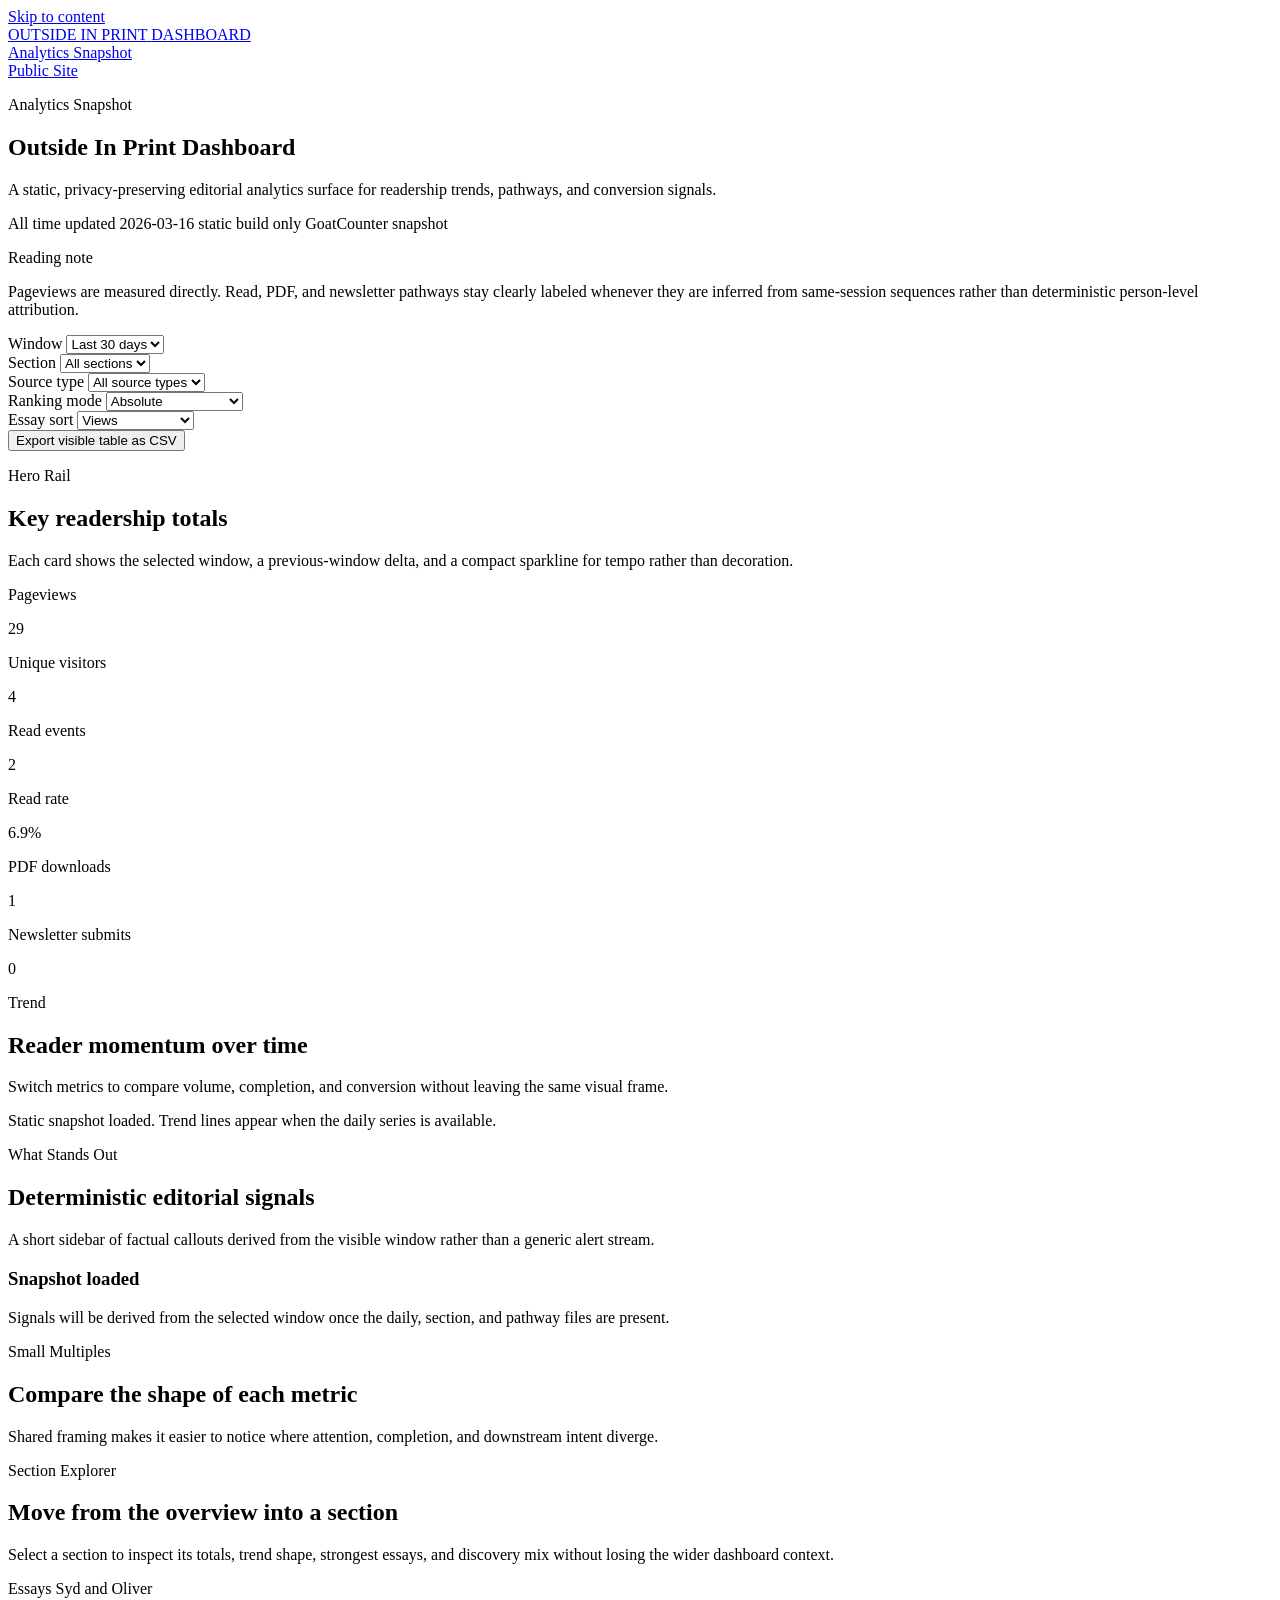
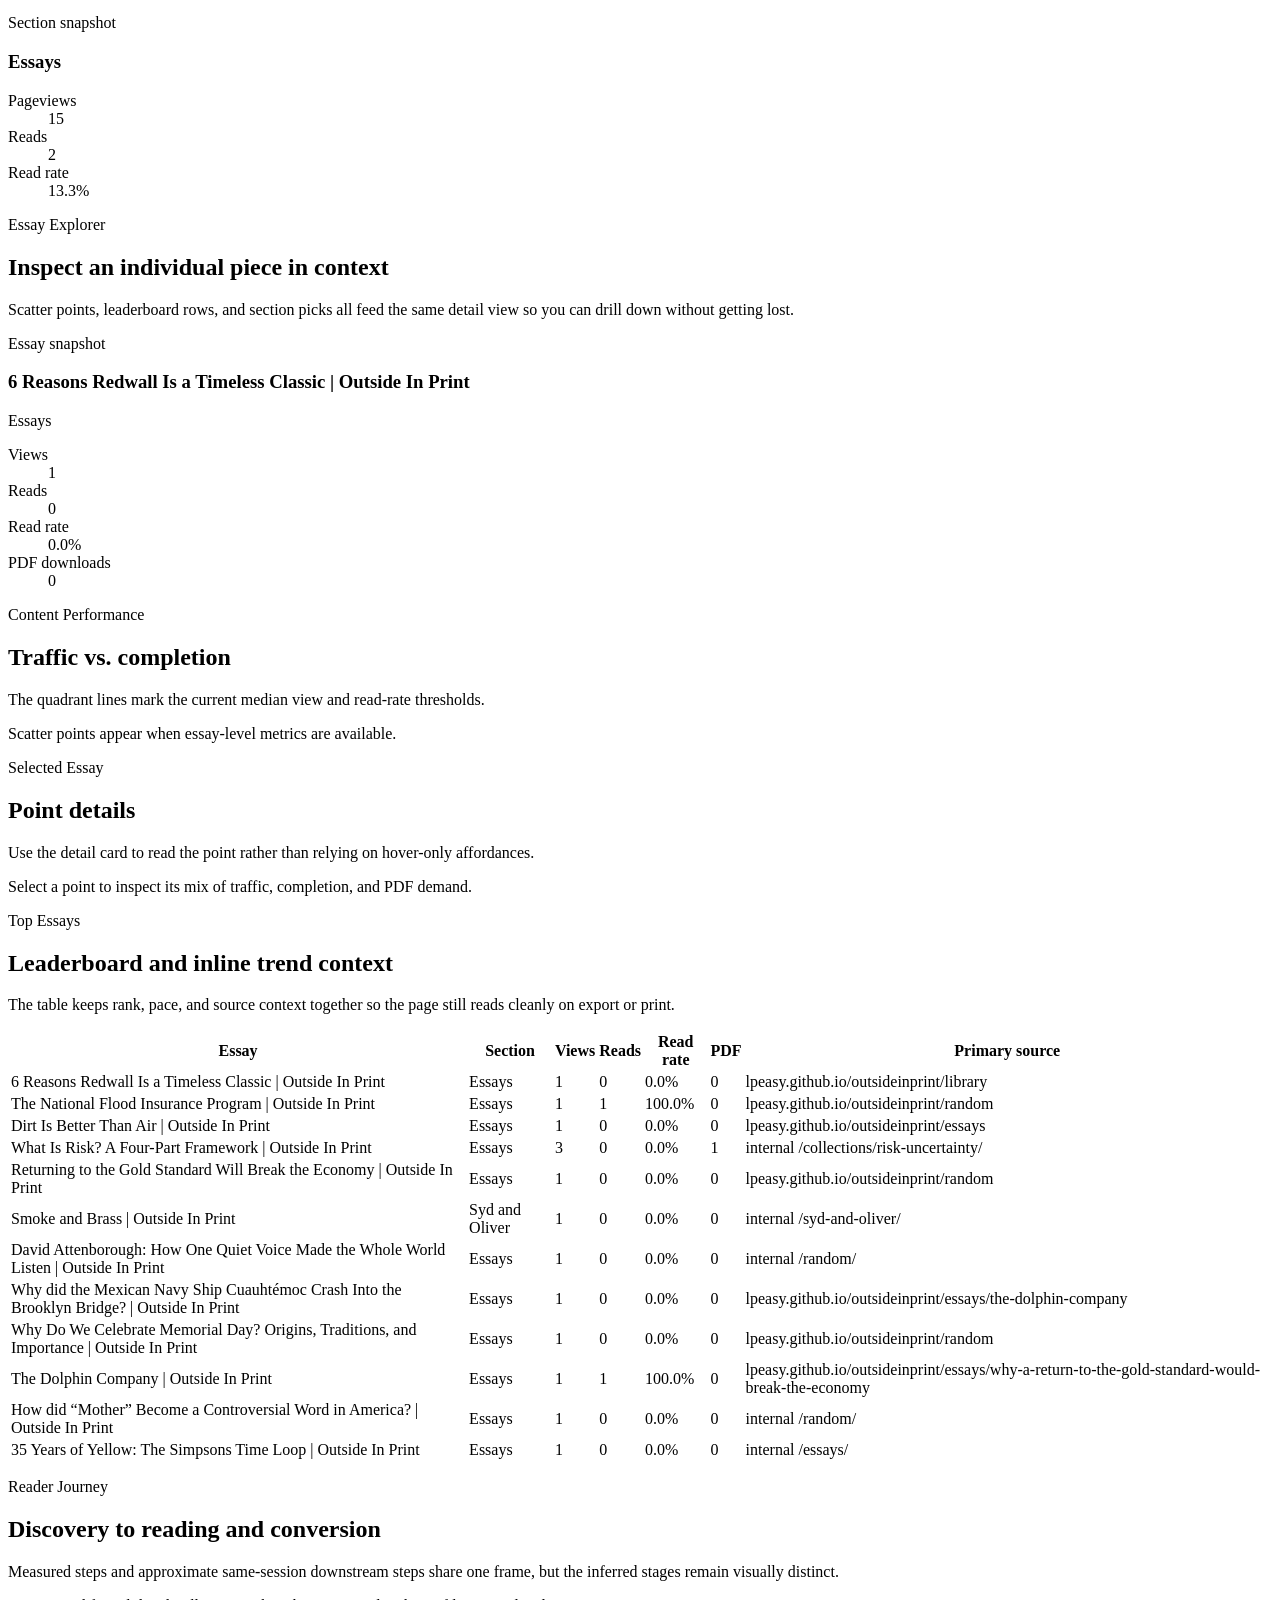
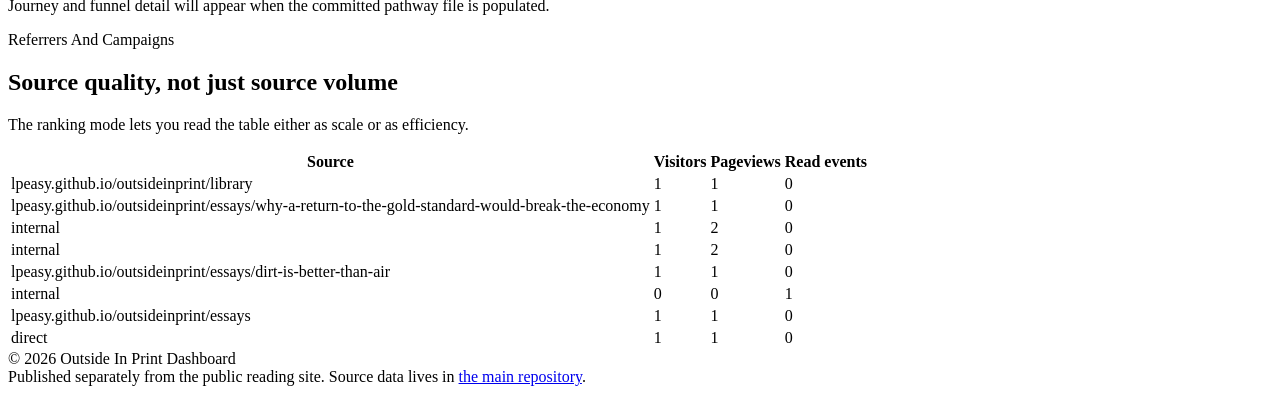
==== commit a2784e3e: "Publish dashboard snapshot" ====
--- a/index.html
+++ b/index.html
@@ -1,5 +1,5 @@
-<!doctype html><html lang=en-us><head><meta name=generator content="Hugo 0.157.0"><meta charset=utf-8><meta name=viewport content="width=device-width,initial-scale=1"><title>Outside In Print Dashboard</title><link rel=canonical href=https://lpeasy.github.io/OutsideInPrintDashboard/><meta name=description content="Outside In Print - Essays, literature, Syd and Oliver dialogues, and working papers."><link rel=icon href=/OutsideInPrintDashboard/favicon.svg type=image/svg+xml><meta property="og:url" content="https://lpeasy.github.io/OutsideInPrintDashboard/"><meta property="og:site_name" content="Outside In Print Dashboard"><meta property="og:title" content="Outside In Print Dashboard"><meta property="og:locale" content="en_us"><meta property="og:type" content="website"><meta name=twitter:card content="summary"><meta name=twitter:title content="Outside In Print Dashboard"><meta itemprop=name content="Outside In Print Dashboard"><link rel=stylesheet href=/OutsideInPrintDashboard/css/main.min.24b4613e62e9a63ff296a1d7b53216f226d71d20cd9fa6c10a924114e99021fe.css integrity="sha256-JLRhPmLppj/ylqHXtTIW8ibXHSDNn6bBCpJBFOmQIf4="></head><body><a class=skip-link href=#main-content>Skip to content</a><div class=wrap><header class="masthead masthead--dashboard"><a class=brand-link href=https://lpeasy.github.io/OutsideInPrintDashboard/ aria-label="Outside In Print Dashboard home"><div class=title><span class=top>OUTSIDE IN PRINT</span>
-<span class=bottom>DASHBOARD</span></div><div class=subtitle>Analytics Snapshot</div></a><nav class=nav aria-label="Dashboard links"><a href=https://lpeasy.github.io/outsideinprint/>Public Site</a></nav></header><main id=main-content><script id=dashboard-data type=application/json>{"essays":[{"path":"/essays/6-reasons-redwall-is-a-timeless-classic/","pdf_downloads":0,"primary_source":"lpeasy.github.io/outsideinprint/library","read_rate":0,"reads":0,"section":"Essays","slug":"6-reasons-redwall-is-a-timeless-classic","title":"6 Reasons Redwall Is a Timeless Classic | Outside In Print","views":1},{"path":"/essays/the-national-flood-insurance-program/","pdf_downloads":0,"primary_source":"lpeasy.github.io/outsideinprint/random","read_rate":100,"reads":1,"section":"Essays","slug":"the-national-flood-insurance-program","title":"The National Flood Insurance Program | Outside In Print","views":1},{"path":"/essays/dirt-is-better-than-air/","pdf_downloads":0,"primary_source":"lpeasy.github.io/outsideinprint/essays","read_rate":0,"reads":0,"section":"Essays","slug":"dirt-is-better-than-air","title":"Dirt Is Better Than Air | Outside In Print","views":1},{"path":"/essays/what-is-risk-a-four-part-framework/","pdf_downloads":1,"primary_source":"internal /collections/risk-uncertainty/","read_rate":0,"reads":0,"section":"Essays","slug":"what-is-risk-a-four-part-framework","title":"What Is Risk? A Four-Part Framework | Outside In Print","views":3},{"path":"/essays/why-a-return-to-the-gold-standard-would-break-the-economy/","pdf_downloads":0,"primary_source":"lpeasy.github.io/outsideinprint/random","read_rate":0,"reads":0,"section":"Essays","slug":"why-a-return-to-the-gold-standard-would-break-the-economy","title":"Returning to the Gold Standard Will Break the Economy | Outside In Print","views":1},{"path":"/syd-and-oliver/smoke-and-brass/","pdf_downloads":0,"primary_source":"internal /syd-and-oliver/","read_rate":0,"reads":0,"section":"Syd and Oliver","slug":"smoke-and-brass","title":"Smoke and Brass | Outside In Print","views":1},{"path":"/essays/david-attenborough-how-one-quiet-voice-made-the-whole-world-listen/","pdf_downloads":0,"primary_source":"internal /random/","read_rate":0,"reads":0,"section":"Essays","slug":"david-attenborough-how-one-quiet-voice-made-the-whole-world-listen","title":"David Attenborough: How One Quiet Voice Made the Whole World Listen | Outside In Print","views":1},{"path":"/essays/why-the-mexican-navy-ship-cuauhtc3a9moc-crashed-into-the-brooklyn-bridge-c9e21ab4b72e/","pdf_downloads":0,"primary_source":"lpeasy.github.io/outsideinprint/essays/the-dolphin-company","read_rate":0,"reads":0,"section":"Essays","slug":"why-the-mexican-navy-ship-cuauhtc3a9moc-crashed-into-the-brooklyn-bridge-c9e21ab4b72e","title":"Why did the Mexican Navy Ship Cuauhtémoc Crash Into the Brooklyn Bridge? | Outside In Print","views":1},{"path":"/essays/why-we-celebrate-memorial-day-origins-traditions-and-importance/","pdf_downloads":0,"primary_source":"lpeasy.github.io/outsideinprint/random","read_rate":0,"reads":0,"section":"Essays","slug":"why-we-celebrate-memorial-day-origins-traditions-and-importance","title":"Why Do We Celebrate Memorial Day? Origins, Traditions, and Importance | Outside In Print","views":1},{"path":"/essays/the-dolphin-company/","pdf_downloads":0,"primary_source":"lpeasy.github.io/outsideinprint/essays/why-a-return-to-the-gold-standard-would-break-the-economy","read_rate":100,"reads":1,"section":"Essays","slug":"the-dolphin-company","title":"The Dolphin Company | Outside In Print","views":1},{"path":"/essays/how-did-mother-become-a-controversial-word-in-america/","pdf_downloads":0,"primary_source":"internal /random/","read_rate":0,"reads":0,"section":"Essays","slug":"how-did-mother-become-a-controversial-word-in-america","title":"How did “Mother” Become a Controversial Word in America? | Outside In Print","views":1},{"path":"/essays/35-years-of-yellow-the-simpsons-time-loop/","pdf_downloads":0,"primary_source":"internal /essays/","read_rate":0,"reads":0,"section":"Essays","slug":"35-years-of-yellow-the-simpsons-time-loop","title":"35 Years of Yellow: The Simpsons Time Loop | Outside In Print","views":1},{"path":"/essays/you-paid-for-that-ct-scan/","pdf_downloads":0,"primary_source":"internal /random/","read_rate":0,"reads":0,"section":"Essays","slug":"you-paid-for-that-ct-scan","title":"You Paid For That CT Scan. | Outside In Print","views":1},{"path":"/essays/the-ledger-vol-3/","pdf_downloads":0,"primary_source":"internal /random/","read_rate":0,"reads":0,"section":"Essays","slug":"the-ledger-vol-3","title":"The Ledger, Vol. 3 | Outside In Print","views":1}],"essays_timeseries":[{"path":"/essays/what-is-risk-a-four-part-framework/","section":"Essays","series":[{"date":"2026-03-15","newsletter_submits":0,"pageviews":2,"pdf_downloads":1,"reads":0},{"date":"2026-03-16","newsletter_submits":0,"pageviews":1,"pdf_downloads":0,"reads":0}],"slug":"what-is-risk-a-four-part-framework","title":"What Is Risk? A Four-Part Framework | Outside In Print"},{"path":"/essays/6-reasons-redwall-is-a-timeless-classic/","section":"Essays","series":[{"date":"2026-03-15","newsletter_submits":0,"pageviews":0,"pdf_downloads":0,"reads":0},{"date":"2026-03-16","newsletter_submits":0,"pageviews":1,"pdf_downloads":0,"reads":0}],"slug":"6-reasons-redwall-is-a-timeless-classic","title":"6 Reasons Redwall Is a Timeless Classic | Outside In Print"},{"path":"/essays/the-national-flood-insurance-program/","section":"Essays","series":[{"date":"2026-03-15","newsletter_submits":0,"pageviews":0,"pdf_downloads":0,"reads":0},{"date":"2026-03-16","newsletter_submits":0,"pageviews":1,"pdf_downloads":0,"reads":1}],"slug":"the-national-flood-insurance-program","title":"The National Flood Insurance Program | Outside In Print"},{"path":"/essays/dirt-is-better-than-air/","section":"Essays","series":[{"date":"2026-03-15","newsletter_submits":0,"pageviews":0,"pdf_downloads":0,"reads":0},{"date":"2026-03-16","newsletter_submits":0,"pageviews":1,"pdf_downloads":0,"reads":0}],"slug":"dirt-is-better-than-air","title":"Dirt Is Better Than Air | Outside In Print"},{"path":"/essays/why-a-return-to-the-gold-standard-would-break-the-economy/","section":"Essays","series":[{"date":"2026-03-15","newsletter_submits":0,"pageviews":0,"pdf_downloads":0,"reads":0},{"date":"2026-03-16","newsletter_submits":0,"pageviews":1,"pdf_downloads":0,"reads":0}],"slug":"why-a-return-to-the-gold-standard-would-break-the-economy","title":"Returning to the Gold Standard Will Break the Economy | Outside In Print"},{"path":"/syd-and-oliver/smoke-and-brass/","section":"Syd and Oliver","series":[{"date":"2026-03-15","newsletter_submits":0,"pageviews":1,"pdf_downloads":0,"reads":0},{"date":"2026-03-16","newsletter_submits":0,"pageviews":0,"pdf_downloads":0,"reads":0}],"slug":"smoke-and-brass","title":"Smoke and Brass | Outside In Print"},{"path":"/essays/david-attenborough-how-one-quiet-voice-made-the-whole-world-listen/","section":"Essays","series":[{"date":"2026-03-15","newsletter_submits":0,"pageviews":1,"pdf_downloads":0,"reads":0},{"date":"2026-03-16","newsletter_submits":0,"pageviews":0,"pdf_downloads":0,"reads":0}],"slug":"david-attenborough-how-one-quiet-voice-made-the-whole-world-listen","title":"David Attenborough: How One Quiet Voice Made the Whole World Listen | Outside In Print"},{"path":"/essays/why-the-mexican-navy-ship-cuauhtc3a9moc-crashed-into-the-brooklyn-bridge-c9e21ab4b72e/","section":"Essays","series":[{"date":"2026-03-15","newsletter_submits":0,"pageviews":0,"pdf_downloads":0,"reads":0},{"date":"2026-03-16","newsletter_submits":0,"pageviews":1,"pdf_downloads":0,"reads":0}],"slug":"why-the-mexican-navy-ship-cuauhtc3a9moc-crashed-into-the-brooklyn-bridge-c9e21ab4b72e","title":"Why did the Mexican Navy Ship Cuauhtémoc Crash Into the Brooklyn Bridge? | Outside In Print"},{"path":"/essays/why-we-celebrate-memorial-day-origins-traditions-and-importance/","section":"Essays","series":[{"date":"2026-03-15","newsletter_submits":0,"pageviews":0,"pdf_downloads":0,"reads":0},{"date":"2026-03-16","newsletter_submits":0,"pageviews":1,"pdf_downloads":0,"reads":0}],"slug":"why-we-celebrate-memorial-day-origins-traditions-and-importance","title":"Why Do We Celebrate Memorial Day? Origins, Traditions, and Importance | Outside In Print"},{"path":"/essays/the-dolphin-company/","section":"Essays","series":[{"date":"2026-03-15","newsletter_submits":0,"pageviews":0,"pdf_downloads":0,"reads":0},{"date":"2026-03-16","newsletter_submits":0,"pageviews":1,"pdf_downloads":0,"reads":1}],"slug":"the-dolphin-company","title":"The Dolphin Company | Outside In Print"},{"path":"/essays/how-did-mother-become-a-controversial-word-in-america/","section":"Essays","series":[{"date":"2026-03-15","newsletter_submits":0,"pageviews":1,"pdf_downloads":0,"reads":0},{"date":"2026-03-16","newsletter_submits":0,"pageviews":0,"pdf_downloads":0,"reads":0}],"slug":"how-did-mother-become-a-controversial-word-in-america","title":"How did “Mother” Become a Controversial Word in America? | Outside In Print"},{"path":"/essays/35-years-of-yellow-the-simpsons-time-loop/","section":"Essays","series":[{"date":"2026-03-15","newsletter_submits":0,"pageviews":1,"pdf_downloads":0,"reads":0},{"date":"2026-03-16","newsletter_submits":0,"pageviews":0,"pdf_downloads":0,"reads":0}],"slug":"35-years-of-yellow-the-simpsons-time-loop","title":"35 Years of Yellow: The Simpsons Time Loop | Outside In Print"},{"path":"/essays/you-paid-for-that-ct-scan/","section":"Essays","series":[{"date":"2026-03-15","newsletter_submits":0,"pageviews":1,"pdf_downloads":0,"reads":0},{"date":"2026-03-16","newsletter_submits":0,"pageviews":0,"pdf_downloads":0,"reads":0}],"slug":"you-paid-for-that-ct-scan","title":"You Paid For That CT Scan. | Outside In Print"},{"path":"/essays/the-ledger-vol-3/","section":"Essays","series":[{"date":"2026-03-15","newsletter_submits":0,"pageviews":1,"pdf_downloads":0,"reads":0},{"date":"2026-03-16","newsletter_submits":0,"pageviews":0,"pdf_downloads":0,"reads":0}],"slug":"the-ledger-vol-3","title":"The Ledger, Vol. 3 | Outside In Print"}],"journey_by_collection":[],"journey_by_essay":[{"approximate_downstream":true,"attribution_note":"Pageviews are measured directly. Read, PDF, and newsletter steps are approximate same-session downstream events.","collection":"","discovery_mode":"","discovery_type":"","module_slot":"","newsletter_rate":0,"newsletter_submits":0,"path":"/essays/the-dolphin-company/","pdf_downloads":0,"pdf_rate":0,"read_rate":100,"reads":1,"section":"Essays","slug":"the-dolphin-company","title":"The Dolphin Company | Outside In Print","views":1},{"approximate_downstream":true,"attribution_note":"Pageviews are measured directly. Read, PDF, and newsletter steps are approximate same-session downstream events.","collection":"","discovery_mode":"","discovery_type":"","module_slot":"","newsletter_rate":0,"newsletter_submits":0,"path":"/essays/david-attenborough-how-one-quiet-voice-made-the-whole-world-listen/","pdf_downloads":0,"pdf_rate":0,"read_rate":0,"reads":0,"section":"Essays","slug":"david-attenborough-how-one-quiet-voice-made-the-whole-world-listen","title":"David Attenborough: How One Quiet Voice Made the Whole World Listen | Outside In Print","views":1},{"approximate_downstream":true,"attribution_note":"Pageviews are measured directly. Read, PDF, and newsletter steps are approximate same-session downstream events.","collection":"","discovery_mode":"","discovery_type":"","module_slot":"","newsletter_rate":0,"newsletter_submits":0,"path":"/essays/6-reasons-redwall-is-a-timeless-classic/","pdf_downloads":0,"pdf_rate":0,"read_rate":0,"reads":0,"section":"Essays","slug":"6-reasons-redwall-is-a-timeless-classic","title":"6 Reasons Redwall Is a Timeless Classic | Outside In Print","views":1},{"approximate_downstream":true,"attribution_note":"Pageviews are measured directly. Read, PDF, and newsletter steps are approximate same-session downstream events.","collection":"","discovery_mode":"","discovery_type":"","module_slot":"","newsletter_rate":0,"newsletter_submits":0,"path":"/essays/the-ledger-vol-3/","pdf_downloads":0,"pdf_rate":0,"read_rate":0,"reads":0,"section":"Essays","slug":"the-ledger-vol-3","title":"The Ledger, Vol. 3 | Outside In Print","views":1},{"approximate_downstream":true,"attribution_note":"Pageviews are measured directly. Read, PDF, and newsletter steps are approximate same-session downstream events.","collection":"","discovery_mode":"","discovery_type":"","module_slot":"","newsletter_rate":0,"newsletter_submits":0,"path":"/essays/dirt-is-better-than-air/","pdf_downloads":0,"pdf_rate":0,"read_rate":0,"reads":0,"section":"Essays","slug":"dirt-is-better-than-air","title":"Dirt Is Better Than Air | Outside In Print","views":1},{"approximate_downstream":true,"attribution_note":"Pageviews are measured directly. Read, PDF, and newsletter steps are approximate same-session downstream events.","collection":"","discovery_mode":"","discovery_type":"","module_slot":"","newsletter_rate":0,"newsletter_submits":0,"path":"/essays/the-national-flood-insurance-program/","pdf_downloads":0,"pdf_rate":0,"read_rate":0,"reads":0,"section":"Essays","slug":"the-national-flood-insurance-program","title":"The National Flood Insurance Program | Outside In Print","views":1},{"approximate_downstream":true,"attribution_note":"Pageviews are measured directly. Read, PDF, and newsletter steps are approximate same-session downstream events.","collection":"","discovery_mode":"","discovery_type":"","module_slot":"","newsletter_rate":0,"newsletter_submits":0,"path":"/syd-and-oliver/smoke-and-brass/","pdf_downloads":0,"pdf_rate":0,"read_rate":0,"reads":0,"section":"Syd and Oliver","slug":"smoke-and-brass","title":"Smoke and Brass | Outside In Print","views":1},{"approximate_downstream":true,"attribution_note":"Pageviews are measured directly. Read, PDF, and newsletter steps are approximate same-session downstream events.","collection":"","discovery_mode":"","discovery_type":"","module_slot":"","newsletter_rate":0,"newsletter_submits":0,"path":"/essays/how-did-mother-become-a-controversial-word-in-america/","pdf_downloads":0,"pdf_rate":0,"read_rate":0,"reads":0,"section":"Essays","slug":"how-did-mother-become-a-controversial-word-in-america","title":"How did “Mother” Become a Controversial Word in America? | Outside In Print","views":1},{"approximate_downstream":true,"attribution_note":"Pageviews are measured directly. Read, PDF, and newsletter steps are approximate same-session downstream events.","collection":"","discovery_mode":"","discovery_type":"","module_slot":"","newsletter_rate":0,"newsletter_submits":0,"path":"/essays/why-we-celebrate-memorial-day-origins-traditions-and-importance/","pdf_downloads":0,"pdf_rate":0,"read_rate":0,"reads":0,"section":"Essays","slug":"why-we-celebrate-memorial-day-origins-traditions-and-importance","title":"Why Do We Celebrate Memorial Day? Origins, Traditions, and Importance | Outside In Print","views":1},{"approximate_downstream":true,"attribution_note":"Pageviews are measured directly. Read, PDF, and newsletter steps are approximate same-session downstream events.","collection":"","discovery_mode":"","discovery_type":"","module_slot":"","newsletter_rate":0,"newsletter_submits":0,"path":"/essays/what-is-risk-a-four-part-framework/","pdf_downloads":1,"pdf_rate":33.3,"read_rate":0,"reads":0,"section":"Essays","slug":"what-is-risk-a-four-part-framework","title":"What Is Risk? A Four-Part Framework | Outside In Print","views":3},{"approximate_downstream":true,"attribution_note":"Pageviews are measured directly. Read, PDF, and newsletter steps are approximate same-session downstream events.","collection":"","discovery_mode":"","discovery_type":"","module_slot":"","newsletter_rate":0,"newsletter_submits":0,"path":"/essays/why-the-mexican-navy-ship-cuauhtc3a9moc-crashed-into-the-brooklyn-bridge-c9e21ab4b72e/","pdf_downloads":0,"pdf_rate":0,"read_rate":0,"reads":0,"section":"Essays","slug":"why-the-mexican-navy-ship-cuauhtc3a9moc-crashed-into-the-brooklyn-bridge-c9e21ab4b72e","title":"Why did the Mexican Navy Ship Cuauhtémoc Crash Into the Brooklyn Bridge? | Outside In Print","views":1},{"approximate_downstream":true,"attribution_note":"Pageviews are measured directly. Read, PDF, and newsletter steps are approximate same-session downstream events.","collection":"","discovery_mode":"","discovery_type":"","module_slot":"","newsletter_rate":0,"newsletter_submits":0,"path":"/essays/35-years-of-yellow-the-simpsons-time-loop/","pdf_downloads":0,"pdf_rate":0,"read_rate":0,"reads":0,"section":"Essays","slug":"35-years-of-yellow-the-simpsons-time-loop","title":"35 Years of Yellow: The Simpsons Time Loop | Outside In Print","views":1},{"approximate_downstream":true,"attribution_note":"Pageviews are measured directly. Read, PDF, and newsletter steps are approximate same-session downstream events.","collection":"","discovery_mode":"","discovery_type":"","module_slot":"","newsletter_rate":0,"newsletter_submits":0,"path":"/essays/why-a-return-to-the-gold-standard-would-break-the-economy/","pdf_downloads":0,"pdf_rate":0,"read_rate":0,"reads":0,"section":"Essays","slug":"why-a-return-to-the-gold-standard-would-break-the-economy","title":"Returning to the Gold Standard Will Break the Economy | Outside In Print","views":1},{"approximate_downstream":true,"attribution_note":"Pageviews are measured directly. Read, PDF, and newsletter steps are approximate same-session downstream events.","collection":"","discovery_mode":"","discovery_type":"","module_slot":"","newsletter_rate":0,"newsletter_submits":0,"path":"/essays/you-paid-for-that-ct-scan/","pdf_downloads":0,"pdf_rate":0,"read_rate":0,"reads":0,"section":"Essays","slug":"you-paid-for-that-ct-scan","title":"You Paid For That CT Scan. | Outside In Print","views":1}],"journey_by_source":[{"approximate_downstream":true,"attribution_note":"Pageviews are measured directly. Read, PDF, and newsletter steps are approximate same-session downstream events.","collection":"","discovery_mode":"article-discovery","discovery_source":"lpeasy.github.io/outsideinprint/random","discovery_type":"external","module_slot":"","newsletter_rate":0,"newsletter_submits":0,"path":"","pdf_downloads":0,"pdf_rate":0,"read_rate":0,"reads":0,"section":"","slug":"","title":"","views":4},{"approximate_downstream":true,"attribution_note":"Pageviews are measured directly. Read, PDF, and newsletter steps are approximate same-session downstream events.","collection":"","discovery_mode":"article-discovery","discovery_source":"internal /collections/risk-uncertainty/","discovery_type":"internal","module_slot":"","newsletter_rate":0,"newsletter_submits":0,"path":"","pdf_downloads":1,"pdf_rate":50,"read_rate":0,"reads":0,"section":"","slug":"","title":"","views":2},{"approximate_downstream":true,"attribution_note":"Pageviews are measured directly. Read, PDF, and newsletter steps are approximate same-session downstream events.","collection":"","discovery_mode":"article-discovery","discovery_source":"internal /essays/","discovery_type":"internal","module_slot":"","newsletter_rate":0,"newsletter_submits":0,"path":"","pdf_downloads":0,"pdf_rate":0,"read_rate":0,"reads":0,"section":"","slug":"","title":"","views":1},{"approximate_downstream":true,"attribution_note":"Pageviews are measured directly. Read, PDF, and newsletter steps are approximate same-session downstream events.","collection":"","discovery_mode":"article-discovery","discovery_source":"lpeasy.github.io/outsideinprint/library","discovery_type":"external","module_slot":"","newsletter_rate":0,"newsletter_submits":0,"path":"","pdf_downloads":0,"pdf_rate":0,"read_rate":0,"reads":0,"section":"","slug":"","title":"","views":1},{"approximate_downstream":true,"attribution_note":"Pageviews are measured directly. Read, PDF, and newsletter steps are approximate same-session downstream events.","collection":"","discovery_mode":"article-discovery","discovery_source":"lpeasy.github.io/outsideinprint/essays/why-a-return-to-the-gold-standard-would-break-the-economy","discovery_type":"external","module_slot":"","newsletter_rate":0,"newsletter_submits":0,"path":"","pdf_downloads":0,"pdf_rate":0,"read_rate":100,"reads":1,"section":"","slug":"","title":"","views":1},{"approximate_downstream":true,"attribution_note":"Pageviews are measured directly. Read, PDF, and newsletter steps are approximate same-session downstream events.","collection":"","discovery_mode":"article-discovery","discovery_source":"internal /random/","discovery_type":"internal","module_slot":"","newsletter_rate":0,"newsletter_submits":0,"path":"","pdf_downloads":0,"pdf_rate":0,"read_rate":0,"reads":0,"section":"","slug":"","title":"","views":4},{"approximate_downstream":true,"attribution_note":"Pageviews are measured directly. Read, PDF, and newsletter steps are approximate same-session downstream events.","collection":"","discovery_mode":"article-discovery","discovery_source":"lpeasy.github.io/outsideinprint/essays","discovery_type":"external","module_slot":"","newsletter_rate":0,"newsletter_submits":0,"path":"","pdf_downloads":0,"pdf_rate":0,"read_rate":0,"reads":0,"section":"","slug":"","title":"","views":1},{"approximate_downstream":true,"attribution_note":"Pageviews are measured directly. Read, PDF, and newsletter steps are approximate same-session downstream events.","collection":"","discovery_mode":"article-discovery","discovery_source":"lpeasy.github.io/outsideinprint/essays/the-dolphin-company","discovery_type":"external","module_slot":"","newsletter_rate":0,"newsletter_submits":0,"path":"","pdf_downloads":0,"pdf_rate":0,"read_rate":0,"reads":0,"section":"","slug":"","title":"","views":1},{"approximate_downstream":true,"attribution_note":"Pageviews are measured directly. Read, PDF, and newsletter steps are approximate same-session downstream events.","collection":"","discovery_mode":"article-discovery","discovery_source":"internal /syd-and-oliver/","discovery_type":"internal","module_slot":"","newsletter_rate":0,"newsletter_submits":0,"path":"","pdf_downloads":0,"pdf_rate":0,"read_rate":0,"reads":0,"section":"","slug":"","title":"","views":1}],"journeys":[{"approximate_downstream":true,"attribution_note":"Pageviews are measured directly. Read, PDF, and newsletter steps are approximate same-session downstream events.","collection":"","discovery_mode":"article-discovery","discovery_source":"lpeasy.github.io/outsideinprint/essays/the-dolphin-company","discovery_type":"external","module_slot":"","newsletter_rate":0,"newsletter_submits":0,"path":"/essays/why-the-mexican-navy-ship-cuauhtc3a9moc-crashed-into-the-brooklyn-bridge-c9e21ab4b72e/","pdf_downloads":0,"pdf_rate":0,"read_rate":0,"reads":0,"section":"Essays","slug":"why-the-mexican-navy-ship-cuauhtc3a9moc-crashed-into-the-brooklyn-bridge-c9e21ab4b72e","title":"Why did the Mexican Navy Ship Cuauhtémoc Crash Into the Brooklyn Bridge? | Outside In Print","views":1},{"approximate_downstream":true,"attribution_note":"Pageviews are measured directly. Read, PDF, and newsletter steps are approximate same-session downstream events.","collection":"","discovery_mode":"article-discovery","discovery_source":"lpeasy.github.io/outsideinprint/essays/why-a-return-to-the-gold-standard-would-break-the-economy","discovery_type":"external","module_slot":"","newsletter_rate":0,"newsletter_submits":0,"path":"/essays/the-dolphin-company/","pdf_downloads":0,"pdf_rate":0,"read_rate":100,"reads":1,"section":"Essays","slug":"the-dolphin-company","title":"The Dolphin Company | Outside In Print","views":1},{"approximate_downstream":true,"attribution_note":"Pageviews are measured directly. Read, PDF, and newsletter steps are approximate same-session downstream events.","collection":"","discovery_mode":"article-discovery","discovery_source":"lpeasy.github.io/outsideinprint/random","discovery_type":"external","module_slot":"","newsletter_rate":0,"newsletter_submits":0,"path":"/essays/why-a-return-to-the-gold-standard-would-break-the-economy/","pdf_downloads":0,"pdf_rate":0,"read_rate":0,"reads":0,"section":"Essays","slug":"why-a-return-to-the-gold-standard-would-break-the-economy","title":"Returning to the Gold Standard Will Break the Economy | Outside In Print","views":1},{"approximate_downstream":true,"attribution_note":"Pageviews are measured directly. Read, PDF, and newsletter steps are approximate same-session downstream events.","collection":"","discovery_mode":"article-discovery","discovery_source":"internal /essays/","discovery_type":"internal","module_slot":"","newsletter_rate":0,"newsletter_submits":0,"path":"/essays/35-years-of-yellow-the-simpsons-time-loop/","pdf_downloads":0,"pdf_rate":0,"read_rate":0,"reads":0,"section":"Essays","slug":"35-years-of-yellow-the-simpsons-time-loop","title":"35 Years of Yellow: The Simpsons Time Loop | Outside In Print","views":1},{"approximate_downstream":true,"attribution_note":"Pageviews are measured directly. Read, PDF, and newsletter steps are approximate same-session downstream events.","collection":"","discovery_mode":"article-discovery","discovery_source":"internal /syd-and-oliver/","discovery_type":"internal","module_slot":"","newsletter_rate":0,"newsletter_submits":0,"path":"/syd-and-oliver/smoke-and-brass/","pdf_downloads":0,"pdf_rate":0,"read_rate":0,"reads":0,"section":"Syd and Oliver","slug":"smoke-and-brass","title":"Smoke and Brass | Outside In Print","views":1},{"approximate_downstream":true,"attribution_note":"Pageviews are measured directly. Read, PDF, and newsletter steps are approximate same-session downstream events.","collection":"","discovery_mode":"article-discovery","discovery_source":"internal /random/","discovery_type":"internal","module_slot":"","newsletter_rate":0,"newsletter_submits":0,"path":"/essays/you-paid-for-that-ct-scan/","pdf_downloads":0,"pdf_rate":0,"read_rate":0,"reads":0,"section":"Essays","slug":"you-paid-for-that-ct-scan","title":"You Paid For That CT Scan. | Outside In Print","views":1},{"approximate_downstream":true,"attribution_note":"Pageviews are measured directly. Read, PDF, and newsletter steps are approximate same-session downstream events.","collection":"","discovery_mode":"article-discovery","discovery_source":"lpeasy.github.io/outsideinprint/random","discovery_type":"external","module_slot":"","newsletter_rate":0,"newsletter_submits":0,"path":"/essays/why-we-celebrate-memorial-day-origins-traditions-and-importance/","pdf_downloads":0,"pdf_rate":0,"read_rate":0,"reads":0,"section":"Essays","slug":"why-we-celebrate-memorial-day-origins-traditions-and-importance","title":"Why Do We Celebrate Memorial Day? Origins, Traditions, and Importance | Outside In Print","views":1},{"approximate_downstream":true,"attribution_note":"Pageviews are measured directly. Read, PDF, and newsletter steps are approximate same-session downstream events.","collection":"","discovery_mode":"article-discovery","discovery_source":"lpeasy.github.io/outsideinprint/library","discovery_type":"external","module_slot":"","newsletter_rate":0,"newsletter_submits":0,"path":"/essays/6-reasons-redwall-is-a-timeless-classic/","pdf_downloads":0,"pdf_rate":0,"read_rate":0,"reads":0,"section":"Essays","slug":"6-reasons-redwall-is-a-timeless-classic","title":"6 Reasons Redwall Is a Timeless Classic | Outside In Print","views":1},{"approximate_downstream":true,"attribution_note":"Pageviews are measured directly. Read, PDF, and newsletter steps are approximate same-session downstream events.","collection":"","discovery_mode":"article-discovery","discovery_source":"internal /random/","discovery_type":"internal","module_slot":"","newsletter_rate":0,"newsletter_submits":0,"path":"/essays/david-attenborough-how-one-quiet-voice-made-the-whole-world-listen/","pdf_downloads":0,"pdf_rate":0,"read_rate":0,"reads":0,"section":"Essays","slug":"david-attenborough-how-one-quiet-voice-made-the-whole-world-listen","title":"David Attenborough: How One Quiet Voice Made the Whole World Listen | Outside In Print","views":1},{"approximate_downstream":true,"attribution_note":"Pageviews are measured directly. Read, PDF, and newsletter steps are approximate same-session downstream events.","collection":"","discovery_mode":"article-discovery","discovery_source":"internal /random/","discovery_type":"internal","module_slot":"","newsletter_rate":0,"newsletter_submits":0,"path":"/essays/how-did-mother-become-a-controversial-word-in-america/","pdf_downloads":0,"pdf_rate":0,"read_rate":0,"reads":0,"section":"Essays","slug":"how-did-mother-become-a-controversial-word-in-america","title":"How did “Mother” Become a Controversial Word in America? | Outside In Print","views":1},{"approximate_downstream":true,"attribution_note":"Pageviews are measured directly. Read, PDF, and newsletter steps are approximate same-session downstream events.","collection":"","discovery_mode":"article-discovery","discovery_source":"lpeasy.github.io/outsideinprint/essays","discovery_type":"external","module_slot":"","newsletter_rate":0,"newsletter_submits":0,"path":"/essays/dirt-is-better-than-air/","pdf_downloads":0,"pdf_rate":0,"read_rate":0,"reads":0,"section":"Essays","slug":"dirt-is-better-than-air","title":"Dirt Is Better Than Air | Outside In Print","views":1},{"approximate_downstream":true,"attribution_note":"Pageviews are measured directly. Read, PDF, and newsletter steps are approximate same-session downstream events.","collection":"","discovery_mode":"article-discovery","discovery_source":"internal /collections/risk-uncertainty/","discovery_type":"internal","module_slot":"","newsletter_rate":0,"newsletter_submits":0,"path":"/essays/what-is-risk-a-four-part-framework/","pdf_downloads":1,"pdf_rate":50,"read_rate":0,"reads":0,"section":"Essays","slug":"what-is-risk-a-four-part-framework","title":"What Is Risk? A Four-Part Framework | Outside In Print","views":2},{"approximate_downstream":true,"attribution_note":"Pageviews are measured directly. Read, PDF, and newsletter steps are approximate same-session downstream events.","collection":"","discovery_mode":"article-discovery","discovery_source":"internal /random/","discovery_type":"internal","module_slot":"","newsletter_rate":0,"newsletter_submits":0,"path":"/essays/the-ledger-vol-3/","pdf_downloads":0,"pdf_rate":0,"read_rate":0,"reads":0,"section":"Essays","slug":"the-ledger-vol-3","title":"The Ledger, Vol. 3 | Outside In Print","views":1},{"approximate_downstream":true,"attribution_note":"Pageviews are measured directly. Read, PDF, and newsletter steps are approximate same-session downstream events.","collection":"","discovery_mode":"article-discovery","discovery_source":"lpeasy.github.io/outsideinprint/random","discovery_type":"external","module_slot":"","newsletter_rate":0,"newsletter_submits":0,"path":"/essays/the-national-flood-insurance-program/","pdf_downloads":0,"pdf_rate":0,"read_rate":0,"reads":0,"section":"Essays","slug":"the-national-flood-insurance-program","title":"The National Flood Insurance Program | Outside In Print","views":1},{"approximate_downstream":true,"attribution_note":"Pageviews are measured directly. Read, PDF, and newsletter steps are approximate same-session downstream events.","collection":"","discovery_mode":"article-discovery","discovery_source":"lpeasy.github.io/outsideinprint/random","discovery_type":"external","module_slot":"","newsletter_rate":0,"newsletter_submits":0,"path":"/essays/what-is-risk-a-four-part-framework/","pdf_downloads":0,"pdf_rate":0,"read_rate":0,"reads":0,"section":"Essays","slug":"what-is-risk-a-four-part-framework","title":"What Is Risk? A Four-Part Framework | Outside In Print","views":1}],"overview":{"newsletter_submits":0,"pageviews":29,"pdf_downloads":1,"range_label":"All time","read_rate":6.9,"reads":2,"unique_visitors":4,"updated_at":"2026-03-16"},"periods":[{"label":"Last 7 days","newsletter_submits":0,"pageviews":29,"pdf_downloads":1,"read_rate":6.9,"reads":2,"unique_visitors":4},{"label":"Last 30 days","newsletter_submits":0,"pageviews":29,"pdf_downloads":1,"read_rate":6.9,"reads":2,"unique_visitors":4},{"label":"All time","newsletter_submits":0,"pageviews":29,"pdf_downloads":1,"read_rate":6.9,"reads":2,"unique_visitors":4}],"sections":[{"newsletter_submits":0,"pageviews":15,"pdf_downloads":0,"read_rate":0,"reads":0,"section":"Essays","sparkline_pageviews":[7,8],"sparkline_reads":[0,0]},{"newsletter_submits":0,"pageviews":0,"pdf_downloads":1,"read_rate":0,"reads":2,"section":"Essay","sparkline_pageviews":[0,0],"sparkline_reads":[0,2]},{"newsletter_submits":0,"pageviews":1,"pdf_downloads":0,"read_rate":0,"reads":0,"section":"Syd and Oliver","sparkline_pageviews":[1,0],"sparkline_reads":[0,0]}],"sources":[{"campaign":"","content":"","medium":"","pageviews":1,"reads":0,"source":"lpeasy.github.io/outsideinprint/library","visitors":1},{"campaign":"","content":"","medium":"","pageviews":1,"reads":0,"source":"lpeasy.github.io/outsideinprint/essays/why-a-return-to-the-gold-standard-would-break-the-economy","visitors":1},{"campaign":"","content":"","medium":"/collections/","pageviews":2,"reads":0,"source":"internal","visitors":1},{"campaign":"","content":"","medium":"/collections/risk-uncertainty/","pageviews":2,"reads":0,"source":"internal","visitors":1},{"campaign":"","content":"","medium":"","pageviews":1,"reads":0,"source":"lpeasy.github.io/outsideinprint/essays/dirt-is-better-than-air","visitors":1},{"campaign":"","content":"","medium":"/essays/why-a-return-to-the-gold-standard-would-break-the-economy/","pageviews":0,"reads":1,"source":"internal","visitors":0},{"campaign":"","content":"","medium":"","pageviews":1,"reads":0,"source":"lpeasy.github.io/outsideinprint/essays","visitors":1},{"campaign":"","content":"","medium":"","pageviews":1,"reads":0,"source":"direct","visitors":1},{"campaign":"","content":"","medium":"","pageviews":1,"reads":0,"source":"lpeasy.github.io/outsideinprint/essays/the-dolphin-company","visitors":1},{"campaign":"","content":"","medium":"/random/","pageviews":4,"reads":1,"source":"internal","visitors":1},{"campaign":"","content":"","medium":"/syd-and-oliver/","pageviews":1,"reads":0,"source":"internal","visitors":1},{"campaign":"","content":"","medium":"/essays/how-did-mother-become-a-controversial-word-in-america/","pageviews":1,"reads":0,"source":"internal","visitors":1},{"campaign":"","content":"","medium":"","pageviews":1,"reads":0,"source":"lpeasy.github.io/outsideinprint/essays/what-is-risk-a-four-part-framework","visitors":1},{"campaign":"","content":"","medium":"","pageviews":1,"reads":0,"source":"lpeasy.github.io/outsideinprint/literature","visitors":1},{"campaign":"","content":"","medium":"","pageviews":4,"reads":0,"source":"lpeasy.github.io/outsideinprint/random","visitors":1},{"campaign":"","content":"","medium":"/essays/35-years-of-yellow-the-simpsons-time-loop/","pageviews":1,"reads":0,"source":"internal","visitors":1},{"campaign":"","content":"","medium":"/essays/","pageviews":2,"reads":0,"source":"internal","visitors":1},{"campaign":"","content":"","medium":"","pageviews":2,"reads":0,"source":"lpeasy.github.io/outsideinprint","visitors":2},{"campaign":"","content":"","medium":"","pageviews":1,"reads":0,"source":"lpeasy.github.io/outsideinprint/start-here","visitors":1},{"campaign":"","content":"","medium":"/syd-and-oliver/smoke-and-brass/","pageviews":1,"reads":0,"source":"internal","visitors":1}],"sources_timeseries":[{"date":"2026-03-15","newsletter_submits":0,"pageviews":1,"pdf_downloads":0,"read_rate":0,"reads":0,"source":"internal /essays/how-did-mother-become-a-controversial-word-in-america/","source_type":"internal"},{"date":"2026-03-16","newsletter_submits":0,"pageviews":0,"pdf_downloads":0,"read_rate":0,"reads":0,"source":"internal /essays/","source_type":"internal"},{"date":"2026-03-16","newsletter_submits":0,"pageviews":0,"pdf_downloads":0,"read_rate":0,"reads":1,"source":"internal /essays/why-a-return-to-the-gold-standard-would-break-the-economy/","source_type":"internal"},{"date":"2026-03-15","newsletter_submits":0,"pageviews":1,"pdf_downloads":0,"read_rate":0,"reads":0,"source":"internal /syd-and-oliver/","source_type":"internal"},{"date":"2026-03-16","newsletter_submits":0,"pageviews":1,"pdf_downloads":0,"read_rate":0,"reads":0,"source":"lpeasy.github.io/outsideinprint/library","source_type":"external"},{"date":"2026-03-16","newsletter_submits":0,"pageviews":1,"pdf_downloads":0,"read_rate":0,"reads":0,"source":"lpeasy.github.io/outsideinprint/literature","source_type":"external"},{"date":"2026-03-16","newsletter_submits":0,"pageviews":0,"pdf_downloads":0,"read_rate":0,"reads":1,"source":"internal /random/","source_type":"internal"},{"date":"2026-03-15","newsletter_submits":0,"pageviews":1,"pdf_downloads":0,"read_rate":0,"reads":0,"source":"lpeasy.github.io/outsideinprint/essays/what-is-risk-a-four-part-framework","source_type":"external"},{"date":"2026-03-16","newsletter_submits":0,"pageviews":1,"pdf_downloads":0,"read_rate":0,"reads":0,"source":"lpeasy.github.io/outsideinprint/essays/why-a-return-to-the-gold-standard-would-break-the-economy","source_type":"external"},{"date":"2026-03-16","newsletter_submits":0,"pageviews":4,"pdf_downloads":0,"read_rate":0,"reads":0,"source":"lpeasy.github.io/outsideinprint/random","source_type":"external"},{"date":"2026-03-15","newsletter_submits":0,"pageviews":2,"pdf_downloads":1,"read_rate":0,"reads":0,"source":"internal /collections/risk-uncertainty/","source_type":"internal"},{"date":"2026-03-15","newsletter_submits":0,"pageviews":2,"pdf_downloads":0,"read_rate":0,"reads":0,"source":"internal /essays/","source_type":"internal"},{"date":"2026-03-16","newsletter_submits":0,"pageviews":1,"pdf_downloads":0,"read_rate":0,"reads":0,"source":"lpeasy.github.io/outsideinprint/essays","source_type":"external"},{"date":"2026-03-16","newsletter_submits":0,"pageviews":2,"pdf_downloads":0,"read_rate":0,"reads":0,"source":"lpeasy.github.io/outsideinprint","source_type":"external"},{"date":"2026-03-16","newsletter_submits":0,"pageviews":0,"pdf_downloads":0,"read_rate":0,"reads":0,"source":"internal /essays/the-dolphin-company/","source_type":"internal"},{"date":"2026-03-15","newsletter_submits":0,"pageviews":2,"pdf_downloads":0,"read_rate":0,"reads":0,"source":"internal /collections/","source_type":"internal"},{"date":"2026-03-15","newsletter_submits":0,"pageviews":1,"pdf_downloads":0,"read_rate":0,"reads":0,"source":"internal /syd-and-oliver/smoke-and-brass/","source_type":"internal"},{"date":"2026-03-16","newsletter_submits":0,"pageviews":1,"pdf_downloads":0,"read_rate":0,"reads":0,"source":"lpeasy.github.io/outsideinprint/start-here","source_type":"external"},{"date":"2026-03-15","newsletter_submits":0,"pageviews":1,"pdf_downloads":0,"read_rate":0,"reads":0,"source":"internal /essays/35-years-of-yellow-the-simpsons-time-loop/","source_type":"internal"},{"date":"2026-03-15","newsletter_submits":0,"pageviews":4,"pdf_downloads":0,"read_rate":0,"reads":0,"source":"internal /random/","source_type":"internal"},{"date":"2026-03-16","newsletter_submits":0,"pageviews":1,"pdf_downloads":0,"read_rate":0,"reads":0,"source":"lpeasy.github.io/outsideinprint/essays/dirt-is-better-than-air","source_type":"external"},{"date":"2026-03-16","newsletter_submits":0,"pageviews":1,"pdf_downloads":0,"read_rate":0,"reads":0,"source":"direct","source_type":"direct"},{"date":"2026-03-16","newsletter_submits":0,"pageviews":1,"pdf_downloads":0,"read_rate":0,"reads":0,"source":"lpeasy.github.io/outsideinprint/essays/the-dolphin-company","source_type":"external"}],"timeseries_daily":[{"date":"2026-03-15","newsletter_submits":0,"pageviews":15,"pdf_downloads":1,"read_rate":0,"reads":0,"unique_visitors":2},{"date":"2026-03-16","newsletter_submits":0,"pageviews":14,"pdf_downloads":0,"read_rate":14.3,"reads":2,"unique_visitors":2}]}</script><section class="dashboard dashboard-v2" data-dashboard-shell><header class="dashboard-header dashboard-hero"><div class=dashboard-hero__main><div><p class=list-title>Analytics Snapshot</p><h1>Outside In Print Dashboard</h1><p class="subtitle dashboard-hero__lede">A static, privacy-preserving editorial analytics surface for readership trends, pathways, and conversion signals.</p></div><div class=dashboard-meta><span>All time</span>
+<!doctype html><html lang=en-us><head><meta name=generator content="Hugo 0.157.0"><meta charset=utf-8><meta name=viewport content="width=device-width,initial-scale=1"><title>Outside In Print Dashboard</title><link rel=canonical href=https://lpeasy.github.io/OutsideInPrintDashboard/><meta name=description content="Outside In Print - Essays, literature, Syd and Oliver dialogues, and working papers."><link rel=icon href=/OutsideInPrintDashboard/favicon.svg type=image/svg+xml><meta property="og:url" content="https://lpeasy.github.io/OutsideInPrintDashboard/"><meta property="og:site_name" content="Outside In Print Dashboard"><meta property="og:title" content="Outside In Print Dashboard"><meta property="og:locale" content="en_us"><meta property="og:type" content="website"><meta name=twitter:card content="summary"><meta name=twitter:title content="Outside In Print Dashboard"><meta itemprop=name content="Outside In Print Dashboard"><link rel=stylesheet href=/OutsideInPrintDashboard/css/main.min.72daa385aaf1f7eaebf8dc2e07e3cb3c6aaa724be33fab3734a4016bb6e88f7d.css integrity="sha256-ctqjharx9+rr+NwuB+PLPGqqckvjP6s3NKQBa7boj30="></head><body><a class=skip-link href=#main-content>Skip to content</a><div class=wrap><header class="masthead masthead--dashboard"><a class=brand-link href=https://lpeasy.github.io/OutsideInPrintDashboard/ aria-label="Outside In Print Dashboard home"><div class=title><span class=top>OUTSIDE IN PRINT</span>
+<span class=bottom>DASHBOARD</span></div><div class=subtitle>Analytics Snapshot</div></a><nav class=nav aria-label="Dashboard links"><a href=https://lpeasy.github.io/outsideinprint/>Public Site</a></nav></header><main id=main-content><script id=dashboard-data type=application/json>{"essays":[{"path":"/essays/6-reasons-redwall-is-a-timeless-classic/","pdf_downloads":0,"primary_source":"lpeasy.github.io/outsideinprint/library","read_rate":0,"reads":0,"section":"Essays","slug":"6-reasons-redwall-is-a-timeless-classic","title":"6 Reasons Redwall Is a Timeless Classic | Outside In Print","views":1},{"path":"/essays/the-national-flood-insurance-program/","pdf_downloads":0,"primary_source":"lpeasy.github.io/outsideinprint/random","read_rate":100,"reads":1,"section":"Essays","slug":"the-national-flood-insurance-program","title":"The National Flood Insurance Program | Outside In Print","views":1},{"path":"/essays/dirt-is-better-than-air/","pdf_downloads":0,"primary_source":"lpeasy.github.io/outsideinprint/essays","read_rate":0,"reads":0,"section":"Essays","slug":"dirt-is-better-than-air","title":"Dirt Is Better Than Air | Outside In Print","views":1},{"path":"/essays/what-is-risk-a-four-part-framework/","pdf_downloads":1,"primary_source":"internal /collections/risk-uncertainty/","read_rate":0,"reads":0,"section":"Essays","slug":"what-is-risk-a-four-part-framework","title":"What Is Risk? A Four-Part Framework | Outside In Print","views":3},{"path":"/essays/why-a-return-to-the-gold-standard-would-break-the-economy/","pdf_downloads":0,"primary_source":"lpeasy.github.io/outsideinprint/random","read_rate":0,"reads":0,"section":"Essays","slug":"why-a-return-to-the-gold-standard-would-break-the-economy","title":"Returning to the Gold Standard Will Break the Economy | Outside In Print","views":1},{"path":"/syd-and-oliver/smoke-and-brass/","pdf_downloads":0,"primary_source":"internal /syd-and-oliver/","read_rate":0,"reads":0,"section":"Syd and Oliver","slug":"smoke-and-brass","title":"Smoke and Brass | Outside In Print","views":1},{"path":"/essays/david-attenborough-how-one-quiet-voice-made-the-whole-world-listen/","pdf_downloads":0,"primary_source":"internal /random/","read_rate":0,"reads":0,"section":"Essays","slug":"david-attenborough-how-one-quiet-voice-made-the-whole-world-listen","title":"David Attenborough: How One Quiet Voice Made the Whole World Listen | Outside In Print","views":1},{"path":"/essays/why-the-mexican-navy-ship-cuauhtc3a9moc-crashed-into-the-brooklyn-bridge-c9e21ab4b72e/","pdf_downloads":0,"primary_source":"lpeasy.github.io/outsideinprint/essays/the-dolphin-company","read_rate":0,"reads":0,"section":"Essays","slug":"why-the-mexican-navy-ship-cuauhtc3a9moc-crashed-into-the-brooklyn-bridge-c9e21ab4b72e","title":"Why did the Mexican Navy Ship Cuauhtémoc Crash Into the Brooklyn Bridge? | Outside In Print","views":1},{"path":"/essays/why-we-celebrate-memorial-day-origins-traditions-and-importance/","pdf_downloads":0,"primary_source":"lpeasy.github.io/outsideinprint/random","read_rate":0,"reads":0,"section":"Essays","slug":"why-we-celebrate-memorial-day-origins-traditions-and-importance","title":"Why Do We Celebrate Memorial Day? Origins, Traditions, and Importance | Outside In Print","views":1},{"path":"/essays/the-dolphin-company/","pdf_downloads":0,"primary_source":"lpeasy.github.io/outsideinprint/essays/why-a-return-to-the-gold-standard-would-break-the-economy","read_rate":100,"reads":1,"section":"Essays","slug":"the-dolphin-company","title":"The Dolphin Company | Outside In Print","views":1},{"path":"/essays/how-did-mother-become-a-controversial-word-in-america/","pdf_downloads":0,"primary_source":"internal /random/","read_rate":0,"reads":0,"section":"Essays","slug":"how-did-mother-become-a-controversial-word-in-america","title":"How did “Mother” Become a Controversial Word in America? | Outside In Print","views":1},{"path":"/essays/35-years-of-yellow-the-simpsons-time-loop/","pdf_downloads":0,"primary_source":"internal /essays/","read_rate":0,"reads":0,"section":"Essays","slug":"35-years-of-yellow-the-simpsons-time-loop","title":"35 Years of Yellow: The Simpsons Time Loop | Outside In Print","views":1},{"path":"/essays/you-paid-for-that-ct-scan/","pdf_downloads":0,"primary_source":"internal /random/","read_rate":0,"reads":0,"section":"Essays","slug":"you-paid-for-that-ct-scan","title":"You Paid For That CT Scan. | Outside In Print","views":1},{"path":"/essays/the-ledger-vol-3/","pdf_downloads":0,"primary_source":"internal /random/","read_rate":0,"reads":0,"section":"Essays","slug":"the-ledger-vol-3","title":"The Ledger, Vol. 3 | Outside In Print","views":1}],"essays_timeseries":[{"path":"/essays/what-is-risk-a-four-part-framework/","section":"Essays","series":[{"date":"2026-03-15","newsletter_submits":0,"pageviews":2,"pdf_downloads":1,"reads":0},{"date":"2026-03-16","newsletter_submits":0,"pageviews":1,"pdf_downloads":0,"reads":0}],"slug":"what-is-risk-a-four-part-framework","title":"What Is Risk? A Four-Part Framework | Outside In Print"},{"path":"/essays/6-reasons-redwall-is-a-timeless-classic/","section":"Essays","series":[{"date":"2026-03-15","newsletter_submits":0,"pageviews":0,"pdf_downloads":0,"reads":0},{"date":"2026-03-16","newsletter_submits":0,"pageviews":1,"pdf_downloads":0,"reads":0}],"slug":"6-reasons-redwall-is-a-timeless-classic","title":"6 Reasons Redwall Is a Timeless Classic | Outside In Print"},{"path":"/essays/the-national-flood-insurance-program/","section":"Essays","series":[{"date":"2026-03-15","newsletter_submits":0,"pageviews":0,"pdf_downloads":0,"reads":0},{"date":"2026-03-16","newsletter_submits":0,"pageviews":1,"pdf_downloads":0,"reads":1}],"slug":"the-national-flood-insurance-program","title":"The National Flood Insurance Program | Outside In Print"},{"path":"/essays/dirt-is-better-than-air/","section":"Essays","series":[{"date":"2026-03-15","newsletter_submits":0,"pageviews":0,"pdf_downloads":0,"reads":0},{"date":"2026-03-16","newsletter_submits":0,"pageviews":1,"pdf_downloads":0,"reads":0}],"slug":"dirt-is-better-than-air","title":"Dirt Is Better Than Air | Outside In Print"},{"path":"/essays/why-a-return-to-the-gold-standard-would-break-the-economy/","section":"Essays","series":[{"date":"2026-03-15","newsletter_submits":0,"pageviews":0,"pdf_downloads":0,"reads":0},{"date":"2026-03-16","newsletter_submits":0,"pageviews":1,"pdf_downloads":0,"reads":0}],"slug":"why-a-return-to-the-gold-standard-would-break-the-economy","title":"Returning to the Gold Standard Will Break the Economy | Outside In Print"},{"path":"/syd-and-oliver/smoke-and-brass/","section":"Syd and Oliver","series":[{"date":"2026-03-15","newsletter_submits":0,"pageviews":1,"pdf_downloads":0,"reads":0},{"date":"2026-03-16","newsletter_submits":0,"pageviews":0,"pdf_downloads":0,"reads":0}],"slug":"smoke-and-brass","title":"Smoke and Brass | Outside In Print"},{"path":"/essays/david-attenborough-how-one-quiet-voice-made-the-whole-world-listen/","section":"Essays","series":[{"date":"2026-03-15","newsletter_submits":0,"pageviews":1,"pdf_downloads":0,"reads":0},{"date":"2026-03-16","newsletter_submits":0,"pageviews":0,"pdf_downloads":0,"reads":0}],"slug":"david-attenborough-how-one-quiet-voice-made-the-whole-world-listen","title":"David Attenborough: How One Quiet Voice Made the Whole World Listen | Outside In Print"},{"path":"/essays/why-the-mexican-navy-ship-cuauhtc3a9moc-crashed-into-the-brooklyn-bridge-c9e21ab4b72e/","section":"Essays","series":[{"date":"2026-03-15","newsletter_submits":0,"pageviews":0,"pdf_downloads":0,"reads":0},{"date":"2026-03-16","newsletter_submits":0,"pageviews":1,"pdf_downloads":0,"reads":0}],"slug":"why-the-mexican-navy-ship-cuauhtc3a9moc-crashed-into-the-brooklyn-bridge-c9e21ab4b72e","title":"Why did the Mexican Navy Ship Cuauhtémoc Crash Into the Brooklyn Bridge? | Outside In Print"},{"path":"/essays/why-we-celebrate-memorial-day-origins-traditions-and-importance/","section":"Essays","series":[{"date":"2026-03-15","newsletter_submits":0,"pageviews":0,"pdf_downloads":0,"reads":0},{"date":"2026-03-16","newsletter_submits":0,"pageviews":1,"pdf_downloads":0,"reads":0}],"slug":"why-we-celebrate-memorial-day-origins-traditions-and-importance","title":"Why Do We Celebrate Memorial Day? Origins, Traditions, and Importance | Outside In Print"},{"path":"/essays/the-dolphin-company/","section":"Essays","series":[{"date":"2026-03-15","newsletter_submits":0,"pageviews":0,"pdf_downloads":0,"reads":0},{"date":"2026-03-16","newsletter_submits":0,"pageviews":1,"pdf_downloads":0,"reads":1}],"slug":"the-dolphin-company","title":"The Dolphin Company | Outside In Print"},{"path":"/essays/how-did-mother-become-a-controversial-word-in-america/","section":"Essays","series":[{"date":"2026-03-15","newsletter_submits":0,"pageviews":1,"pdf_downloads":0,"reads":0},{"date":"2026-03-16","newsletter_submits":0,"pageviews":0,"pdf_downloads":0,"reads":0}],"slug":"how-did-mother-become-a-controversial-word-in-america","title":"How did “Mother” Become a Controversial Word in America? | Outside In Print"},{"path":"/essays/35-years-of-yellow-the-simpsons-time-loop/","section":"Essays","series":[{"date":"2026-03-15","newsletter_submits":0,"pageviews":1,"pdf_downloads":0,"reads":0},{"date":"2026-03-16","newsletter_submits":0,"pageviews":0,"pdf_downloads":0,"reads":0}],"slug":"35-years-of-yellow-the-simpsons-time-loop","title":"35 Years of Yellow: The Simpsons Time Loop | Outside In Print"},{"path":"/essays/you-paid-for-that-ct-scan/","section":"Essays","series":[{"date":"2026-03-15","newsletter_submits":0,"pageviews":1,"pdf_downloads":0,"reads":0},{"date":"2026-03-16","newsletter_submits":0,"pageviews":0,"pdf_downloads":0,"reads":0}],"slug":"you-paid-for-that-ct-scan","title":"You Paid For That CT Scan. | Outside In Print"},{"path":"/essays/the-ledger-vol-3/","section":"Essays","series":[{"date":"2026-03-15","newsletter_submits":0,"pageviews":1,"pdf_downloads":0,"reads":0},{"date":"2026-03-16","newsletter_submits":0,"pageviews":0,"pdf_downloads":0,"reads":0}],"slug":"the-ledger-vol-3","title":"The Ledger, Vol. 3 | Outside In Print"}],"journey_by_collection":[],"journey_by_essay":[{"approximate_downstream":true,"attribution_note":"Pageviews are measured directly. Read, PDF, and newsletter steps are approximate same-session downstream events.","collection":"","discovery_mode":"","discovery_type":"","module_slot":"","newsletter_rate":0,"newsletter_submits":0,"path":"/essays/the-dolphin-company/","pdf_downloads":0,"pdf_rate":0,"read_rate":100,"reads":1,"section":"Essays","slug":"the-dolphin-company","title":"The Dolphin Company | Outside In Print","views":1},{"approximate_downstream":true,"attribution_note":"Pageviews are measured directly. Read, PDF, and newsletter steps are approximate same-session downstream events.","collection":"","discovery_mode":"","discovery_type":"","module_slot":"","newsletter_rate":0,"newsletter_submits":0,"path":"/essays/david-attenborough-how-one-quiet-voice-made-the-whole-world-listen/","pdf_downloads":0,"pdf_rate":0,"read_rate":0,"reads":0,"section":"Essays","slug":"david-attenborough-how-one-quiet-voice-made-the-whole-world-listen","title":"David Attenborough: How One Quiet Voice Made the Whole World Listen | Outside In Print","views":1},{"approximate_downstream":true,"attribution_note":"Pageviews are measured directly. Read, PDF, and newsletter steps are approximate same-session downstream events.","collection":"","discovery_mode":"","discovery_type":"","module_slot":"","newsletter_rate":0,"newsletter_submits":0,"path":"/essays/6-reasons-redwall-is-a-timeless-classic/","pdf_downloads":0,"pdf_rate":0,"read_rate":0,"reads":0,"section":"Essays","slug":"6-reasons-redwall-is-a-timeless-classic","title":"6 Reasons Redwall Is a Timeless Classic | Outside In Print","views":1},{"approximate_downstream":true,"attribution_note":"Pageviews are measured directly. Read, PDF, and newsletter steps are approximate same-session downstream events.","collection":"","discovery_mode":"","discovery_type":"","module_slot":"","newsletter_rate":0,"newsletter_submits":0,"path":"/essays/the-ledger-vol-3/","pdf_downloads":0,"pdf_rate":0,"read_rate":0,"reads":0,"section":"Essays","slug":"the-ledger-vol-3","title":"The Ledger, Vol. 3 | Outside In Print","views":1},{"approximate_downstream":true,"attribution_note":"Pageviews are measured directly. Read, PDF, and newsletter steps are approximate same-session downstream events.","collection":"","discovery_mode":"","discovery_type":"","module_slot":"","newsletter_rate":0,"newsletter_submits":0,"path":"/essays/dirt-is-better-than-air/","pdf_downloads":0,"pdf_rate":0,"read_rate":0,"reads":0,"section":"Essays","slug":"dirt-is-better-than-air","title":"Dirt Is Better Than Air | Outside In Print","views":1},{"approximate_downstream":true,"attribution_note":"Pageviews are measured directly. Read, PDF, and newsletter steps are approximate same-session downstream events.","collection":"","discovery_mode":"","discovery_type":"","module_slot":"","newsletter_rate":0,"newsletter_submits":0,"path":"/essays/the-national-flood-insurance-program/","pdf_downloads":0,"pdf_rate":0,"read_rate":0,"reads":0,"section":"Essays","slug":"the-national-flood-insurance-program","title":"The National Flood Insurance Program | Outside In Print","views":1},{"approximate_downstream":true,"attribution_note":"Pageviews are measured directly. Read, PDF, and newsletter steps are approximate same-session downstream events.","collection":"","discovery_mode":"","discovery_type":"","module_slot":"","newsletter_rate":0,"newsletter_submits":0,"path":"/syd-and-oliver/smoke-and-brass/","pdf_downloads":0,"pdf_rate":0,"read_rate":0,"reads":0,"section":"Syd and Oliver","slug":"smoke-and-brass","title":"Smoke and Brass | Outside In Print","views":1},{"approximate_downstream":true,"attribution_note":"Pageviews are measured directly. Read, PDF, and newsletter steps are approximate same-session downstream events.","collection":"","discovery_mode":"","discovery_type":"","module_slot":"","newsletter_rate":0,"newsletter_submits":0,"path":"/essays/how-did-mother-become-a-controversial-word-in-america/","pdf_downloads":0,"pdf_rate":0,"read_rate":0,"reads":0,"section":"Essays","slug":"how-did-mother-become-a-controversial-word-in-america","title":"How did “Mother” Become a Controversial Word in America? | Outside In Print","views":1},{"approximate_downstream":true,"attribution_note":"Pageviews are measured directly. Read, PDF, and newsletter steps are approximate same-session downstream events.","collection":"","discovery_mode":"","discovery_type":"","module_slot":"","newsletter_rate":0,"newsletter_submits":0,"path":"/essays/why-we-celebrate-memorial-day-origins-traditions-and-importance/","pdf_downloads":0,"pdf_rate":0,"read_rate":0,"reads":0,"section":"Essays","slug":"why-we-celebrate-memorial-day-origins-traditions-and-importance","title":"Why Do We Celebrate Memorial Day? Origins, Traditions, and Importance | Outside In Print","views":1},{"approximate_downstream":true,"attribution_note":"Pageviews are measured directly. Read, PDF, and newsletter steps are approximate same-session downstream events.","collection":"","discovery_mode":"","discovery_type":"","module_slot":"","newsletter_rate":0,"newsletter_submits":0,"path":"/essays/what-is-risk-a-four-part-framework/","pdf_downloads":1,"pdf_rate":33.3,"read_rate":0,"reads":0,"section":"Essays","slug":"what-is-risk-a-four-part-framework","title":"What Is Risk? A Four-Part Framework | Outside In Print","views":3},{"approximate_downstream":true,"attribution_note":"Pageviews are measured directly. Read, PDF, and newsletter steps are approximate same-session downstream events.","collection":"","discovery_mode":"","discovery_type":"","module_slot":"","newsletter_rate":0,"newsletter_submits":0,"path":"/essays/why-the-mexican-navy-ship-cuauhtc3a9moc-crashed-into-the-brooklyn-bridge-c9e21ab4b72e/","pdf_downloads":0,"pdf_rate":0,"read_rate":0,"reads":0,"section":"Essays","slug":"why-the-mexican-navy-ship-cuauhtc3a9moc-crashed-into-the-brooklyn-bridge-c9e21ab4b72e","title":"Why did the Mexican Navy Ship Cuauhtémoc Crash Into the Brooklyn Bridge? | Outside In Print","views":1},{"approximate_downstream":true,"attribution_note":"Pageviews are measured directly. Read, PDF, and newsletter steps are approximate same-session downstream events.","collection":"","discovery_mode":"","discovery_type":"","module_slot":"","newsletter_rate":0,"newsletter_submits":0,"path":"/essays/35-years-of-yellow-the-simpsons-time-loop/","pdf_downloads":0,"pdf_rate":0,"read_rate":0,"reads":0,"section":"Essays","slug":"35-years-of-yellow-the-simpsons-time-loop","title":"35 Years of Yellow: The Simpsons Time Loop | Outside In Print","views":1},{"approximate_downstream":true,"attribution_note":"Pageviews are measured directly. Read, PDF, and newsletter steps are approximate same-session downstream events.","collection":"","discovery_mode":"","discovery_type":"","module_slot":"","newsletter_rate":0,"newsletter_submits":0,"path":"/essays/why-a-return-to-the-gold-standard-would-break-the-economy/","pdf_downloads":0,"pdf_rate":0,"read_rate":0,"reads":0,"section":"Essays","slug":"why-a-return-to-the-gold-standard-would-break-the-economy","title":"Returning to the Gold Standard Will Break the Economy | Outside In Print","views":1},{"approximate_downstream":true,"attribution_note":"Pageviews are measured directly. Read, PDF, and newsletter steps are approximate same-session downstream events.","collection":"","discovery_mode":"","discovery_type":"","module_slot":"","newsletter_rate":0,"newsletter_submits":0,"path":"/essays/you-paid-for-that-ct-scan/","pdf_downloads":0,"pdf_rate":0,"read_rate":0,"reads":0,"section":"Essays","slug":"you-paid-for-that-ct-scan","title":"You Paid For That CT Scan. | Outside In Print","views":1}],"journey_by_source":[{"approximate_downstream":true,"attribution_note":"Pageviews are measured directly. Read, PDF, and newsletter steps are approximate same-session downstream events.","collection":"","discovery_mode":"article-discovery","discovery_source":"lpeasy.github.io/outsideinprint/random","discovery_type":"external","module_slot":"","newsletter_rate":0,"newsletter_submits":0,"path":"","pdf_downloads":0,"pdf_rate":0,"read_rate":0,"reads":0,"section":"","slug":"","title":"","views":4},{"approximate_downstream":true,"attribution_note":"Pageviews are measured directly. Read, PDF, and newsletter steps are approximate same-session downstream events.","collection":"","discovery_mode":"article-discovery","discovery_source":"internal /collections/risk-uncertainty/","discovery_type":"internal","module_slot":"","newsletter_rate":0,"newsletter_submits":0,"path":"","pdf_downloads":1,"pdf_rate":50,"read_rate":0,"reads":0,"section":"","slug":"","title":"","views":2},{"approximate_downstream":true,"attribution_note":"Pageviews are measured directly. Read, PDF, and newsletter steps are approximate same-session downstream events.","collection":"","discovery_mode":"article-discovery","discovery_source":"internal /essays/","discovery_type":"internal","module_slot":"","newsletter_rate":0,"newsletter_submits":0,"path":"","pdf_downloads":0,"pdf_rate":0,"read_rate":0,"reads":0,"section":"","slug":"","title":"","views":1},{"approximate_downstream":true,"attribution_note":"Pageviews are measured directly. Read, PDF, and newsletter steps are approximate same-session downstream events.","collection":"","discovery_mode":"article-discovery","discovery_source":"lpeasy.github.io/outsideinprint/library","discovery_type":"external","module_slot":"","newsletter_rate":0,"newsletter_submits":0,"path":"","pdf_downloads":0,"pdf_rate":0,"read_rate":0,"reads":0,"section":"","slug":"","title":"","views":1},{"approximate_downstream":true,"attribution_note":"Pageviews are measured directly. Read, PDF, and newsletter steps are approximate same-session downstream events.","collection":"","discovery_mode":"article-discovery","discovery_source":"lpeasy.github.io/outsideinprint/essays/why-a-return-to-the-gold-standard-would-break-the-economy","discovery_type":"external","module_slot":"","newsletter_rate":0,"newsletter_submits":0,"path":"","pdf_downloads":0,"pdf_rate":0,"read_rate":100,"reads":1,"section":"","slug":"","title":"","views":1},{"approximate_downstream":true,"attribution_note":"Pageviews are measured directly. Read, PDF, and newsletter steps are approximate same-session downstream events.","collection":"","discovery_mode":"article-discovery","discovery_source":"internal /random/","discovery_type":"internal","module_slot":"","newsletter_rate":0,"newsletter_submits":0,"path":"","pdf_downloads":0,"pdf_rate":0,"read_rate":0,"reads":0,"section":"","slug":"","title":"","views":4},{"approximate_downstream":true,"attribution_note":"Pageviews are measured directly. Read, PDF, and newsletter steps are approximate same-session downstream events.","collection":"","discovery_mode":"article-discovery","discovery_source":"lpeasy.github.io/outsideinprint/essays","discovery_type":"external","module_slot":"","newsletter_rate":0,"newsletter_submits":0,"path":"","pdf_downloads":0,"pdf_rate":0,"read_rate":0,"reads":0,"section":"","slug":"","title":"","views":1},{"approximate_downstream":true,"attribution_note":"Pageviews are measured directly. Read, PDF, and newsletter steps are approximate same-session downstream events.","collection":"","discovery_mode":"article-discovery","discovery_source":"lpeasy.github.io/outsideinprint/essays/the-dolphin-company","discovery_type":"external","module_slot":"","newsletter_rate":0,"newsletter_submits":0,"path":"","pdf_downloads":0,"pdf_rate":0,"read_rate":0,"reads":0,"section":"","slug":"","title":"","views":1},{"approximate_downstream":true,"attribution_note":"Pageviews are measured directly. Read, PDF, and newsletter steps are approximate same-session downstream events.","collection":"","discovery_mode":"article-discovery","discovery_source":"internal /syd-and-oliver/","discovery_type":"internal","module_slot":"","newsletter_rate":0,"newsletter_submits":0,"path":"","pdf_downloads":0,"pdf_rate":0,"read_rate":0,"reads":0,"section":"","slug":"","title":"","views":1}],"journeys":[{"approximate_downstream":true,"attribution_note":"Pageviews are measured directly. Read, PDF, and newsletter steps are approximate same-session downstream events.","collection":"","discovery_mode":"article-discovery","discovery_source":"lpeasy.github.io/outsideinprint/essays/the-dolphin-company","discovery_type":"external","module_slot":"","newsletter_rate":0,"newsletter_submits":0,"path":"/essays/why-the-mexican-navy-ship-cuauhtc3a9moc-crashed-into-the-brooklyn-bridge-c9e21ab4b72e/","pdf_downloads":0,"pdf_rate":0,"read_rate":0,"reads":0,"section":"Essays","slug":"why-the-mexican-navy-ship-cuauhtc3a9moc-crashed-into-the-brooklyn-bridge-c9e21ab4b72e","title":"Why did the Mexican Navy Ship Cuauhtémoc Crash Into the Brooklyn Bridge? | Outside In Print","views":1},{"approximate_downstream":true,"attribution_note":"Pageviews are measured directly. Read, PDF, and newsletter steps are approximate same-session downstream events.","collection":"","discovery_mode":"article-discovery","discovery_source":"lpeasy.github.io/outsideinprint/essays/why-a-return-to-the-gold-standard-would-break-the-economy","discovery_type":"external","module_slot":"","newsletter_rate":0,"newsletter_submits":0,"path":"/essays/the-dolphin-company/","pdf_downloads":0,"pdf_rate":0,"read_rate":100,"reads":1,"section":"Essays","slug":"the-dolphin-company","title":"The Dolphin Company | Outside In Print","views":1},{"approximate_downstream":true,"attribution_note":"Pageviews are measured directly. Read, PDF, and newsletter steps are approximate same-session downstream events.","collection":"","discovery_mode":"article-discovery","discovery_source":"lpeasy.github.io/outsideinprint/random","discovery_type":"external","module_slot":"","newsletter_rate":0,"newsletter_submits":0,"path":"/essays/why-a-return-to-the-gold-standard-would-break-the-economy/","pdf_downloads":0,"pdf_rate":0,"read_rate":0,"reads":0,"section":"Essays","slug":"why-a-return-to-the-gold-standard-would-break-the-economy","title":"Returning to the Gold Standard Will Break the Economy | Outside In Print","views":1},{"approximate_downstream":true,"attribution_note":"Pageviews are measured directly. Read, PDF, and newsletter steps are approximate same-session downstream events.","collection":"","discovery_mode":"article-discovery","discovery_source":"internal /essays/","discovery_type":"internal","module_slot":"","newsletter_rate":0,"newsletter_submits":0,"path":"/essays/35-years-of-yellow-the-simpsons-time-loop/","pdf_downloads":0,"pdf_rate":0,"read_rate":0,"reads":0,"section":"Essays","slug":"35-years-of-yellow-the-simpsons-time-loop","title":"35 Years of Yellow: The Simpsons Time Loop | Outside In Print","views":1},{"approximate_downstream":true,"attribution_note":"Pageviews are measured directly. Read, PDF, and newsletter steps are approximate same-session downstream events.","collection":"","discovery_mode":"article-discovery","discovery_source":"internal /syd-and-oliver/","discovery_type":"internal","module_slot":"","newsletter_rate":0,"newsletter_submits":0,"path":"/syd-and-oliver/smoke-and-brass/","pdf_downloads":0,"pdf_rate":0,"read_rate":0,"reads":0,"section":"Syd and Oliver","slug":"smoke-and-brass","title":"Smoke and Brass | Outside In Print","views":1},{"approximate_downstream":true,"attribution_note":"Pageviews are measured directly. Read, PDF, and newsletter steps are approximate same-session downstream events.","collection":"","discovery_mode":"article-discovery","discovery_source":"internal /random/","discovery_type":"internal","module_slot":"","newsletter_rate":0,"newsletter_submits":0,"path":"/essays/you-paid-for-that-ct-scan/","pdf_downloads":0,"pdf_rate":0,"read_rate":0,"reads":0,"section":"Essays","slug":"you-paid-for-that-ct-scan","title":"You Paid For That CT Scan. | Outside In Print","views":1},{"approximate_downstream":true,"attribution_note":"Pageviews are measured directly. Read, PDF, and newsletter steps are approximate same-session downstream events.","collection":"","discovery_mode":"article-discovery","discovery_source":"lpeasy.github.io/outsideinprint/random","discovery_type":"external","module_slot":"","newsletter_rate":0,"newsletter_submits":0,"path":"/essays/why-we-celebrate-memorial-day-origins-traditions-and-importance/","pdf_downloads":0,"pdf_rate":0,"read_rate":0,"reads":0,"section":"Essays","slug":"why-we-celebrate-memorial-day-origins-traditions-and-importance","title":"Why Do We Celebrate Memorial Day? Origins, Traditions, and Importance | Outside In Print","views":1},{"approximate_downstream":true,"attribution_note":"Pageviews are measured directly. Read, PDF, and newsletter steps are approximate same-session downstream events.","collection":"","discovery_mode":"article-discovery","discovery_source":"lpeasy.github.io/outsideinprint/library","discovery_type":"external","module_slot":"","newsletter_rate":0,"newsletter_submits":0,"path":"/essays/6-reasons-redwall-is-a-timeless-classic/","pdf_downloads":0,"pdf_rate":0,"read_rate":0,"reads":0,"section":"Essays","slug":"6-reasons-redwall-is-a-timeless-classic","title":"6 Reasons Redwall Is a Timeless Classic | Outside In Print","views":1},{"approximate_downstream":true,"attribution_note":"Pageviews are measured directly. Read, PDF, and newsletter steps are approximate same-session downstream events.","collection":"","discovery_mode":"article-discovery","discovery_source":"internal /random/","discovery_type":"internal","module_slot":"","newsletter_rate":0,"newsletter_submits":0,"path":"/essays/david-attenborough-how-one-quiet-voice-made-the-whole-world-listen/","pdf_downloads":0,"pdf_rate":0,"read_rate":0,"reads":0,"section":"Essays","slug":"david-attenborough-how-one-quiet-voice-made-the-whole-world-listen","title":"David Attenborough: How One Quiet Voice Made the Whole World Listen | Outside In Print","views":1},{"approximate_downstream":true,"attribution_note":"Pageviews are measured directly. Read, PDF, and newsletter steps are approximate same-session downstream events.","collection":"","discovery_mode":"article-discovery","discovery_source":"internal /random/","discovery_type":"internal","module_slot":"","newsletter_rate":0,"newsletter_submits":0,"path":"/essays/how-did-mother-become-a-controversial-word-in-america/","pdf_downloads":0,"pdf_rate":0,"read_rate":0,"reads":0,"section":"Essays","slug":"how-did-mother-become-a-controversial-word-in-america","title":"How did “Mother” Become a Controversial Word in America? | Outside In Print","views":1},{"approximate_downstream":true,"attribution_note":"Pageviews are measured directly. Read, PDF, and newsletter steps are approximate same-session downstream events.","collection":"","discovery_mode":"article-discovery","discovery_source":"lpeasy.github.io/outsideinprint/essays","discovery_type":"external","module_slot":"","newsletter_rate":0,"newsletter_submits":0,"path":"/essays/dirt-is-better-than-air/","pdf_downloads":0,"pdf_rate":0,"read_rate":0,"reads":0,"section":"Essays","slug":"dirt-is-better-than-air","title":"Dirt Is Better Than Air | Outside In Print","views":1},{"approximate_downstream":true,"attribution_note":"Pageviews are measured directly. Read, PDF, and newsletter steps are approximate same-session downstream events.","collection":"","discovery_mode":"article-discovery","discovery_source":"internal /collections/risk-uncertainty/","discovery_type":"internal","module_slot":"","newsletter_rate":0,"newsletter_submits":0,"path":"/essays/what-is-risk-a-four-part-framework/","pdf_downloads":1,"pdf_rate":50,"read_rate":0,"reads":0,"section":"Essays","slug":"what-is-risk-a-four-part-framework","title":"What Is Risk? A Four-Part Framework | Outside In Print","views":2},{"approximate_downstream":true,"attribution_note":"Pageviews are measured directly. Read, PDF, and newsletter steps are approximate same-session downstream events.","collection":"","discovery_mode":"article-discovery","discovery_source":"internal /random/","discovery_type":"internal","module_slot":"","newsletter_rate":0,"newsletter_submits":0,"path":"/essays/the-ledger-vol-3/","pdf_downloads":0,"pdf_rate":0,"read_rate":0,"reads":0,"section":"Essays","slug":"the-ledger-vol-3","title":"The Ledger, Vol. 3 | Outside In Print","views":1},{"approximate_downstream":true,"attribution_note":"Pageviews are measured directly. Read, PDF, and newsletter steps are approximate same-session downstream events.","collection":"","discovery_mode":"article-discovery","discovery_source":"lpeasy.github.io/outsideinprint/random","discovery_type":"external","module_slot":"","newsletter_rate":0,"newsletter_submits":0,"path":"/essays/the-national-flood-insurance-program/","pdf_downloads":0,"pdf_rate":0,"read_rate":0,"reads":0,"section":"Essays","slug":"the-national-flood-insurance-program","title":"The National Flood Insurance Program | Outside In Print","views":1},{"approximate_downstream":true,"attribution_note":"Pageviews are measured directly. Read, PDF, and newsletter steps are approximate same-session downstream events.","collection":"","discovery_mode":"article-discovery","discovery_source":"lpeasy.github.io/outsideinprint/random","discovery_type":"external","module_slot":"","newsletter_rate":0,"newsletter_submits":0,"path":"/essays/what-is-risk-a-four-part-framework/","pdf_downloads":0,"pdf_rate":0,"read_rate":0,"reads":0,"section":"Essays","slug":"what-is-risk-a-four-part-framework","title":"What Is Risk? A Four-Part Framework | Outside In Print","views":1}],"overview":{"newsletter_submits":0,"pageviews":29,"pdf_downloads":1,"range_label":"All time","read_rate":6.9,"reads":2,"unique_visitors":4,"updated_at":"2026-03-16"},"periods":[{"label":"Last 7 days","newsletter_submits":0,"pageviews":29,"pdf_downloads":1,"read_rate":6.9,"reads":2,"unique_visitors":4},{"label":"Last 30 days","newsletter_submits":0,"pageviews":29,"pdf_downloads":1,"read_rate":6.9,"reads":2,"unique_visitors":4},{"label":"All time","newsletter_submits":0,"pageviews":29,"pdf_downloads":1,"read_rate":6.9,"reads":2,"unique_visitors":4}],"sections":[{"newsletter_submits":0,"pageviews":15,"pdf_downloads":1,"read_rate":13.3,"reads":2,"section":"Essays","sparkline_pageviews":[7,8],"sparkline_reads":[0,2]},{"newsletter_submits":0,"pageviews":1,"pdf_downloads":0,"read_rate":0,"reads":0,"section":"Syd and Oliver","sparkline_pageviews":[1,0],"sparkline_reads":[0,0]}],"sources":[{"campaign":"","content":"","medium":"","pageviews":1,"reads":0,"source":"lpeasy.github.io/outsideinprint/library","visitors":1},{"campaign":"","content":"","medium":"","pageviews":1,"reads":0,"source":"lpeasy.github.io/outsideinprint/essays/why-a-return-to-the-gold-standard-would-break-the-economy","visitors":1},{"campaign":"","content":"","medium":"/collections/","pageviews":2,"reads":0,"source":"internal","visitors":1},{"campaign":"","content":"","medium":"/collections/risk-uncertainty/","pageviews":2,"reads":0,"source":"internal","visitors":1},{"campaign":"","content":"","medium":"","pageviews":1,"reads":0,"source":"lpeasy.github.io/outsideinprint/essays/dirt-is-better-than-air","visitors":1},{"campaign":"","content":"","medium":"/essays/why-a-return-to-the-gold-standard-would-break-the-economy/","pageviews":0,"reads":1,"source":"internal","visitors":0},{"campaign":"","content":"","medium":"","pageviews":1,"reads":0,"source":"lpeasy.github.io/outsideinprint/essays","visitors":1},{"campaign":"","content":"","medium":"","pageviews":1,"reads":0,"source":"direct","visitors":1},{"campaign":"","content":"","medium":"","pageviews":1,"reads":0,"source":"lpeasy.github.io/outsideinprint/essays/the-dolphin-company","visitors":1},{"campaign":"","content":"","medium":"/random/","pageviews":4,"reads":1,"source":"internal","visitors":1},{"campaign":"","content":"","medium":"/syd-and-oliver/","pageviews":1,"reads":0,"source":"internal","visitors":1},{"campaign":"","content":"","medium":"/essays/how-did-mother-become-a-controversial-word-in-america/","pageviews":1,"reads":0,"source":"internal","visitors":1},{"campaign":"","content":"","medium":"","pageviews":1,"reads":0,"source":"lpeasy.github.io/outsideinprint/essays/what-is-risk-a-four-part-framework","visitors":1},{"campaign":"","content":"","medium":"","pageviews":1,"reads":0,"source":"lpeasy.github.io/outsideinprint/literature","visitors":1},{"campaign":"","content":"","medium":"","pageviews":4,"reads":0,"source":"lpeasy.github.io/outsideinprint/random","visitors":1},{"campaign":"","content":"","medium":"/essays/35-years-of-yellow-the-simpsons-time-loop/","pageviews":1,"reads":0,"source":"internal","visitors":1},{"campaign":"","content":"","medium":"/essays/","pageviews":2,"reads":0,"source":"internal","visitors":1},{"campaign":"","content":"","medium":"","pageviews":2,"reads":0,"source":"lpeasy.github.io/outsideinprint","visitors":2},{"campaign":"","content":"","medium":"","pageviews":1,"reads":0,"source":"lpeasy.github.io/outsideinprint/start-here","visitors":1},{"campaign":"","content":"","medium":"/syd-and-oliver/smoke-and-brass/","pageviews":1,"reads":0,"source":"internal","visitors":1}],"sources_timeseries":[{"date":"2026-03-15","newsletter_submits":0,"pageviews":1,"pdf_downloads":0,"read_rate":0,"reads":0,"source":"internal /essays/how-did-mother-become-a-controversial-word-in-america/","source_type":"internal"},{"date":"2026-03-16","newsletter_submits":0,"pageviews":0,"pdf_downloads":0,"read_rate":0,"reads":0,"source":"internal /essays/","source_type":"internal"},{"date":"2026-03-16","newsletter_submits":0,"pageviews":0,"pdf_downloads":0,"read_rate":0,"reads":1,"source":"internal /essays/why-a-return-to-the-gold-standard-would-break-the-economy/","source_type":"internal"},{"date":"2026-03-15","newsletter_submits":0,"pageviews":1,"pdf_downloads":0,"read_rate":0,"reads":0,"source":"internal /syd-and-oliver/","source_type":"internal"},{"date":"2026-03-16","newsletter_submits":0,"pageviews":1,"pdf_downloads":0,"read_rate":0,"reads":0,"source":"lpeasy.github.io/outsideinprint/library","source_type":"external"},{"date":"2026-03-16","newsletter_submits":0,"pageviews":1,"pdf_downloads":0,"read_rate":0,"reads":0,"source":"lpeasy.github.io/outsideinprint/literature","source_type":"external"},{"date":"2026-03-16","newsletter_submits":0,"pageviews":0,"pdf_downloads":0,"read_rate":0,"reads":1,"source":"internal /random/","source_type":"internal"},{"date":"2026-03-15","newsletter_submits":0,"pageviews":1,"pdf_downloads":0,"read_rate":0,"reads":0,"source":"lpeasy.github.io/outsideinprint/essays/what-is-risk-a-four-part-framework","source_type":"external"},{"date":"2026-03-16","newsletter_submits":0,"pageviews":1,"pdf_downloads":0,"read_rate":0,"reads":0,"source":"lpeasy.github.io/outsideinprint/essays/why-a-return-to-the-gold-standard-would-break-the-economy","source_type":"external"},{"date":"2026-03-16","newsletter_submits":0,"pageviews":4,"pdf_downloads":0,"read_rate":0,"reads":0,"source":"lpeasy.github.io/outsideinprint/random","source_type":"external"},{"date":"2026-03-15","newsletter_submits":0,"pageviews":2,"pdf_downloads":1,"read_rate":0,"reads":0,"source":"internal /collections/risk-uncertainty/","source_type":"internal"},{"date":"2026-03-15","newsletter_submits":0,"pageviews":2,"pdf_downloads":0,"read_rate":0,"reads":0,"source":"internal /essays/","source_type":"internal"},{"date":"2026-03-16","newsletter_submits":0,"pageviews":1,"pdf_downloads":0,"read_rate":0,"reads":0,"source":"lpeasy.github.io/outsideinprint/essays","source_type":"external"},{"date":"2026-03-16","newsletter_submits":0,"pageviews":2,"pdf_downloads":0,"read_rate":0,"reads":0,"source":"lpeasy.github.io/outsideinprint","source_type":"external"},{"date":"2026-03-16","newsletter_submits":0,"pageviews":0,"pdf_downloads":0,"read_rate":0,"reads":0,"source":"internal /essays/the-dolphin-company/","source_type":"internal"},{"date":"2026-03-15","newsletter_submits":0,"pageviews":2,"pdf_downloads":0,"read_rate":0,"reads":0,"source":"internal /collections/","source_type":"internal"},{"date":"2026-03-15","newsletter_submits":0,"pageviews":1,"pdf_downloads":0,"read_rate":0,"reads":0,"source":"internal /syd-and-oliver/smoke-and-brass/","source_type":"internal"},{"date":"2026-03-16","newsletter_submits":0,"pageviews":1,"pdf_downloads":0,"read_rate":0,"reads":0,"source":"lpeasy.github.io/outsideinprint/start-here","source_type":"external"},{"date":"2026-03-15","newsletter_submits":0,"pageviews":1,"pdf_downloads":0,"read_rate":0,"reads":0,"source":"internal /essays/35-years-of-yellow-the-simpsons-time-loop/","source_type":"internal"},{"date":"2026-03-15","newsletter_submits":0,"pageviews":4,"pdf_downloads":0,"read_rate":0,"reads":0,"source":"internal /random/","source_type":"internal"},{"date":"2026-03-16","newsletter_submits":0,"pageviews":1,"pdf_downloads":0,"read_rate":0,"reads":0,"source":"lpeasy.github.io/outsideinprint/essays/dirt-is-better-than-air","source_type":"external"},{"date":"2026-03-16","newsletter_submits":0,"pageviews":1,"pdf_downloads":0,"read_rate":0,"reads":0,"source":"direct","source_type":"direct"},{"date":"2026-03-16","newsletter_submits":0,"pageviews":1,"pdf_downloads":0,"read_rate":0,"reads":0,"source":"lpeasy.github.io/outsideinprint/essays/the-dolphin-company","source_type":"external"}],"timeseries_daily":[{"date":"2026-03-15","newsletter_submits":0,"pageviews":15,"pdf_downloads":1,"read_rate":0,"reads":0,"unique_visitors":2},{"date":"2026-03-16","newsletter_submits":0,"pageviews":14,"pdf_downloads":0,"read_rate":14.3,"reads":2,"unique_visitors":2}]}</script><section class="dashboard dashboard-v2" data-dashboard-shell><header class="dashboard-header dashboard-hero"><div class=dashboard-hero__main><div><p class=list-title>Analytics Snapshot</p><h1>Outside In Print Dashboard</h1><p class="subtitle dashboard-hero__lede">A static, privacy-preserving editorial analytics surface for readership trends, pathways, and conversion signals.</p></div><div class=dashboard-meta><span>All time</span>
 <span>updated 2026-03-16</span>
 <span>static build only</span>
 <span>GoatCounter snapshot</span></div></div><aside class=dashboard-hero__note aria-label="Metric caveat"><p class=dashboard-note__eyebrow>Reading note</p><p class=dashboard-note__body>Pageviews are measured directly. Read, PDF, and newsletter pathways stay clearly labeled whenever they are inferred from same-session sequences rather than deterministic person-level attribution.</p></aside></header><section class=dashboard-toolbar aria-label="Dashboard filters" data-dashboard-toolbar><div class=dashboard-control><label for=dashboard-period>Window</label>
@@ -8,5 +8,4 @@
 <select id=dashboard-source-type data-dashboard-source-type><option value=all>All source types</option></select></div><div class=dashboard-control><label for=dashboard-scale>Ranking mode</label>
 <select id=dashboard-scale data-dashboard-scale><option value=absolute>Absolute</option><option value=rate>Rate per 100 views</option></select></div><div class=dashboard-control><label for=dashboard-sort>Essay sort</label>
 <select id=dashboard-sort data-dashboard-sort><option value=views>Views</option><option value=reads>Reads</option><option value=read_rate>Read rate</option><option value=pdf_downloads>PDF downloads</option><option value=recent_views>Recent views</option></select></div><div class="dashboard-control dashboard-control--button"><button type=button data-dashboard-export>Export visible table as CSV</button></div></section><section class=dashboard-section aria-labelledby=dashboard-kpis-title><div class=dashboard-section__heading><div><p class=list-title>Hero Rail</p><h2 id=dashboard-kpis-title>Key readership totals</h2><p class=dashboard-section__deck>Each card shows the selected window, a previous-window delta, and a compact sparkline for tempo rather than decoration.</p></div></div><div class=dashboard-kpis data-dashboard-kpis><article class=dashboard-kpi><p class=dashboard-kpi__label>Pageviews</p><p class=dashboard-kpi__value>29</p></article><article class=dashboard-kpi><p class=dashboard-kpi__label>Unique visitors</p><p class=dashboard-kpi__value>4</p></article><article class=dashboard-kpi><p class=dashboard-kpi__label>Read events</p><p class=dashboard-kpi__value>2</p></article><article class=dashboard-kpi><p class=dashboard-kpi__label>Read rate</p><p class=dashboard-kpi__value>6.9%</p></article><article class=dashboard-kpi><p class=dashboard-kpi__label>PDF downloads</p><p class=dashboard-kpi__value>1</p></article><article class=dashboard-kpi><p class=dashboard-kpi__label>Newsletter submits</p><p class=dashboard-kpi__value>0</p></article></div></section><section class=dashboard-grid><section class=dashboard-panel aria-labelledby=dashboard-trend-title><div class=dashboard-section__heading><div><p class=list-title>Trend</p><h2 id=dashboard-trend-title>Reader momentum over time</h2><p class=dashboard-section__deck>Switch metrics to compare volume, completion, and conversion without leaving the same visual frame.</p></div></div><div data-dashboard-trend><p class=dashboard-empty>Static snapshot loaded. Trend lines appear when the daily series is available.</p></div></section><aside class=dashboard-panel aria-labelledby=dashboard-signals-title><div class=dashboard-section__heading><div><p class=list-title>What Stands Out</p><h2 id=dashboard-signals-title>Deterministic editorial signals</h2><p class=dashboard-section__deck>A short sidebar of factual callouts derived from the visible window rather than a generic alert stream.</p></div></div><div class=dashboard-signals data-dashboard-signals><article class=dashboard-signal><h3>Snapshot loaded</h3><p>Signals will be derived from the selected window once the daily, section, and pathway files are present.</p></article></div></aside></section><section class=dashboard-section aria-labelledby=dashboard-multiples-title><div class=dashboard-section__heading><div><p class=list-title>Small Multiples</p><h2 id=dashboard-multiples-title>Compare the shape of each metric</h2><p class=dashboard-section__deck>Shared framing makes it easier to notice where attention, completion, and downstream intent diverge.</p></div></div><div class=dashboard-multiples data-dashboard-multiples></div></section><section class="dashboard-grid dashboard-grid--drilldown"><section class=dashboard-panel aria-labelledby=dashboard-section-explorer-title><div class=dashboard-section__heading><div><p class=list-title>Section Explorer</p><h2 id=dashboard-section-explorer-title>Move from the overview into a section</h2><p class=dashboard-section__deck>Select a section to inspect its totals, trend shape, strongest essays, and discovery mix without losing the wider dashboard context.</p></div></div><div data-dashboard-section-explorer><div class=dashboard-drilldown-fallback><div class=dashboard-chip-row><span class=dashboard-chip>Essays</span>
-<span class=dashboard-chip>Essay</span>
-<span class=dashboard-chip>Syd and Oliver</span></div><div class=dashboard-detail-card><p class=dashboard-detail-card__eyebrow>Section snapshot</p><h3>Essays</h3><dl class=dashboard-detail-list><div><dt>Pageviews</dt><dd>15</dd></div><div><dt>Reads</dt><dd>0</dd></div><div><dt>Read rate</dt><dd>0.0%</dd></div></dl></div></div></div></section><section class=dashboard-panel aria-labelledby=dashboard-essay-explorer-title><div class=dashboard-section__heading><div><p class=list-title>Essay Explorer</p><h2 id=dashboard-essay-explorer-title>Inspect an individual piece in context</h2><p class=dashboard-section__deck>Scatter points, leaderboard rows, and section picks all feed the same detail view so you can drill down without getting lost.</p></div></div><div data-dashboard-essay-explorer><div class=dashboard-drilldown-fallback><div class=dashboard-detail-card><p class=dashboard-detail-card__eyebrow>Essay snapshot</p><h3>6 Reasons Redwall Is a Timeless Classic | Outside In Print</h3><p class=dashboard-detail-card__summary>Essays</p><dl class=dashboard-detail-list><div><dt>Views</dt><dd>1</dd></div><div><dt>Reads</dt><dd>0</dd></div><div><dt>Read rate</dt><dd>0.0%</dd></div><div><dt>PDF downloads</dt><dd>0</dd></div></dl></div></div></div></section></section><section class="dashboard-grid dashboard-grid--performance"><section class=dashboard-panel aria-labelledby=dashboard-scatter-title><div class=dashboard-section__heading><div><p class=list-title>Content Performance</p><h2 id=dashboard-scatter-title>Traffic vs. completion</h2><p class=dashboard-section__deck>The quadrant lines mark the current median view and read-rate thresholds.</p></div></div><div data-dashboard-scatter><p class=dashboard-empty>Scatter points appear when essay-level metrics are available.</p></div></section><aside class=dashboard-panel aria-labelledby=dashboard-scatter-details-title><div class=dashboard-section__heading><div><p class=list-title>Selected Essay</p><h2 id=dashboard-scatter-details-title>Point details</h2><p class=dashboard-section__deck>Use the detail card to read the point rather than relying on hover-only affordances.</p></div></div><div class=dashboard-detail-card data-dashboard-scatter-details><p class=dashboard-empty>Select a point to inspect its mix of traffic, completion, and PDF demand.</p></div></aside></section><section class=dashboard-panel aria-labelledby=dashboard-leaderboard-title><div class=dashboard-section__heading><div><p class=list-title>Top Essays</p><h2 id=dashboard-leaderboard-title>Leaderboard and inline trend context</h2><p class=dashboard-section__deck>The table keeps rank, pace, and source context together so the page still reads cleanly on export or print.</p></div></div><div class=dashboard-table-wrap data-dashboard-leaderboard><table class="dashboard-table dashboard-table--wide"><thead><tr><th>Essay</th><th>Section</th><th>Views</th><th>Reads</th><th>Read rate</th><th>PDF</th><th>Primary source</th></tr></thead><tbody><tr><td>6 Reasons Redwall Is a Timeless Classic | Outside In Print</td><td>Essays</td><td>1</td><td>0</td><td>0.0%</td><td>0</td><td>lpeasy.github.io/outsideinprint/library</td></tr><tr><td>The National Flood Insurance Program | Outside In Print</td><td>Essays</td><td>1</td><td>1</td><td>100.0%</td><td>0</td><td>lpeasy.github.io/outsideinprint/random</td></tr><tr><td>Dirt Is Better Than Air | Outside In Print</td><td>Essays</td><td>1</td><td>0</td><td>0.0%</td><td>0</td><td>lpeasy.github.io/outsideinprint/essays</td></tr><tr><td>What Is Risk? A Four-Part Framework | Outside In Print</td><td>Essays</td><td>3</td><td>0</td><td>0.0%</td><td>1</td><td>internal /collections/risk-uncertainty/</td></tr><tr><td>Returning to the Gold Standard Will Break the Economy | Outside In Print</td><td>Essays</td><td>1</td><td>0</td><td>0.0%</td><td>0</td><td>lpeasy.github.io/outsideinprint/random</td></tr><tr><td>Smoke and Brass | Outside In Print</td><td>Syd and Oliver</td><td>1</td><td>0</td><td>0.0%</td><td>0</td><td>internal /syd-and-oliver/</td></tr><tr><td>David Attenborough: How One Quiet Voice Made the Whole World Listen | Outside In Print</td><td>Essays</td><td>1</td><td>0</td><td>0.0%</td><td>0</td><td>internal /random/</td></tr><tr><td>Why did the Mexican Navy Ship Cuauhtémoc Crash Into the Brooklyn Bridge? | Outside In Print</td><td>Essays</td><td>1</td><td>0</td><td>0.0%</td><td>0</td><td>lpeasy.github.io/outsideinprint/essays/the-dolphin-company</td></tr><tr><td>Why Do We Celebrate Memorial Day? Origins, Traditions, and Importance | Outside In Print</td><td>Essays</td><td>1</td><td>0</td><td>0.0%</td><td>0</td><td>lpeasy.github.io/outsideinprint/random</td></tr><tr><td>The Dolphin Company | Outside In Print</td><td>Essays</td><td>1</td><td>1</td><td>100.0%</td><td>0</td><td>lpeasy.github.io/outsideinprint/essays/why-a-return-to-the-gold-standard-would-break-the-economy</td></tr><tr><td>How did “Mother” Become a Controversial Word in America? | Outside In Print</td><td>Essays</td><td>1</td><td>0</td><td>0.0%</td><td>0</td><td>internal /random/</td></tr><tr><td>35 Years of Yellow: The Simpsons Time Loop | Outside In Print</td><td>Essays</td><td>1</td><td>0</td><td>0.0%</td><td>0</td><td>internal /essays/</td></tr></tbody></table></div></section><section class=dashboard-grid><section class=dashboard-panel aria-labelledby=dashboard-funnel-title><div class=dashboard-section__heading><div><p class=list-title>Reader Journey</p><h2 id=dashboard-funnel-title>Discovery to reading and conversion</h2><p class=dashboard-section__deck>Measured steps and approximate same-session downstream steps share one frame, but the inferred stages remain visually distinct.</p></div></div><div data-dashboard-funnel><p class=dashboard-empty>Journey and funnel detail will appear when the committed pathway file is populated.</p></div></section><section class=dashboard-panel aria-labelledby=dashboard-sources-title><div class=dashboard-section__heading><div><p class=list-title>Referrers And Campaigns</p><h2 id=dashboard-sources-title>Source quality, not just source volume</h2><p class=dashboard-section__deck>The ranking mode lets you read the table either as scale or as efficiency.</p></div></div><div data-dashboard-sources><div class=dashboard-table-wrap><table class=dashboard-table><thead><tr><th>Source</th><th>Visitors</th><th>Pageviews</th><th>Read events</th></tr></thead><tbody><tr><td>lpeasy.github.io/outsideinprint/library</td><td>1</td><td>1</td><td>0</td></tr><tr><td>lpeasy.github.io/outsideinprint/essays/why-a-return-to-the-gold-standard-would-break-the-economy</td><td>1</td><td>1</td><td>0</td></tr><tr><td>internal</td><td>1</td><td>2</td><td>0</td></tr><tr><td>internal</td><td>1</td><td>2</td><td>0</td></tr><tr><td>lpeasy.github.io/outsideinprint/essays/dirt-is-better-than-air</td><td>1</td><td>1</td><td>0</td></tr><tr><td>internal</td><td>0</td><td>0</td><td>1</td></tr><tr><td>lpeasy.github.io/outsideinprint/essays</td><td>1</td><td>1</td><td>0</td></tr><tr><td>direct</td><td>1</td><td>1</td><td>0</td></tr></tbody></table></div></div></section></section><noscript><section class="dashboard-panel dashboard-panel--noscript"><p class=dashboard-empty>JavaScript is off, so the interactive trend, scatter, and filter views are not enhanced. The snapshot cards above and the committed tables below remain the privacy-preserving fallback.</p><div class=dashboard-table-wrap><table class=dashboard-table><thead><tr><th>Period</th><th>Pageviews</th><th>Visitors</th><th>Reads</th><th>Read rate</th></tr></thead><tbody><tr><td>Last 7 days</td><td>29</td><td>4</td><td>2</td><td>6.9%</td></tr><tr><td>Last 30 days</td><td>29</td><td>4</td><td>2</td><td>6.9%</td></tr><tr><td>All time</td><td>29</td><td>4</td><td>2</td><td>6.9%</td></tr></tbody></table></div></section></noscript></section></main><footer class=footer><div>&copy; 2026 Outside In Print Dashboard</div><div class=footer-note>Published separately from the public reading site. Source data lives in <a href=https://github.com/LPeasy/outsideinprint>the main repository</a>.</div></footer></div><script src=/OutsideInPrintDashboard/js/dashboard.02012b5f72daf4a0369bd7fc8d8ccb27b18a83d5d808b5fda6ec3463bb5fe2e0.js integrity="sha256-AgErX3La9KA2m9f8jYzLJ7GKg9XYCLX9puw0Y7tf4uA=" defer></script></body></html>+<span class=dashboard-chip>Syd and Oliver</span></div><div class=dashboard-detail-card><p class=dashboard-detail-card__eyebrow>Section snapshot</p><h3>Essays</h3><dl class=dashboard-detail-list><div><dt>Pageviews</dt><dd>15</dd></div><div><dt>Reads</dt><dd>2</dd></div><div><dt>Read rate</dt><dd>13.3%</dd></div></dl></div></div></div></section><section class=dashboard-panel aria-labelledby=dashboard-essay-explorer-title><div class=dashboard-section__heading><div><p class=list-title>Essay Explorer</p><h2 id=dashboard-essay-explorer-title>Inspect an individual piece in context</h2><p class=dashboard-section__deck>Scatter points, leaderboard rows, and section picks all feed the same detail view so you can drill down without getting lost.</p></div></div><div data-dashboard-essay-explorer><div class=dashboard-drilldown-fallback><div class=dashboard-detail-card><p class=dashboard-detail-card__eyebrow>Essay snapshot</p><h3>6 Reasons Redwall Is a Timeless Classic | Outside In Print</h3><p class=dashboard-detail-card__summary>Essays</p><dl class=dashboard-detail-list><div><dt>Views</dt><dd>1</dd></div><div><dt>Reads</dt><dd>0</dd></div><div><dt>Read rate</dt><dd>0.0%</dd></div><div><dt>PDF downloads</dt><dd>0</dd></div></dl></div></div></div></section></section><section class="dashboard-grid dashboard-grid--performance"><section class=dashboard-panel aria-labelledby=dashboard-scatter-title><div class=dashboard-section__heading><div><p class=list-title>Content Performance</p><h2 id=dashboard-scatter-title>Traffic vs. completion</h2><p class=dashboard-section__deck>The quadrant lines mark the current median view and read-rate thresholds.</p></div></div><div data-dashboard-scatter><p class=dashboard-empty>Scatter points appear when essay-level metrics are available.</p></div></section><aside class=dashboard-panel aria-labelledby=dashboard-scatter-details-title><div class=dashboard-section__heading><div><p class=list-title>Selected Essay</p><h2 id=dashboard-scatter-details-title>Point details</h2><p class=dashboard-section__deck>Use the detail card to read the point rather than relying on hover-only affordances.</p></div></div><div class=dashboard-detail-card data-dashboard-scatter-details><p class=dashboard-empty>Select a point to inspect its mix of traffic, completion, and PDF demand.</p></div></aside></section><section class=dashboard-panel aria-labelledby=dashboard-leaderboard-title><div class=dashboard-section__heading><div><p class=list-title>Top Essays</p><h2 id=dashboard-leaderboard-title>Leaderboard and inline trend context</h2><p class=dashboard-section__deck>The table keeps rank, pace, and source context together so the page still reads cleanly on export or print.</p></div></div><div class=dashboard-table-wrap data-dashboard-leaderboard><table class="dashboard-table dashboard-table--wide"><thead><tr><th>Essay</th><th>Section</th><th>Views</th><th>Reads</th><th>Read rate</th><th>PDF</th><th>Primary source</th></tr></thead><tbody><tr><td>6 Reasons Redwall Is a Timeless Classic | Outside In Print</td><td>Essays</td><td>1</td><td>0</td><td>0.0%</td><td>0</td><td>lpeasy.github.io/outsideinprint/library</td></tr><tr><td>The National Flood Insurance Program | Outside In Print</td><td>Essays</td><td>1</td><td>1</td><td>100.0%</td><td>0</td><td>lpeasy.github.io/outsideinprint/random</td></tr><tr><td>Dirt Is Better Than Air | Outside In Print</td><td>Essays</td><td>1</td><td>0</td><td>0.0%</td><td>0</td><td>lpeasy.github.io/outsideinprint/essays</td></tr><tr><td>What Is Risk? A Four-Part Framework | Outside In Print</td><td>Essays</td><td>3</td><td>0</td><td>0.0%</td><td>1</td><td>internal /collections/risk-uncertainty/</td></tr><tr><td>Returning to the Gold Standard Will Break the Economy | Outside In Print</td><td>Essays</td><td>1</td><td>0</td><td>0.0%</td><td>0</td><td>lpeasy.github.io/outsideinprint/random</td></tr><tr><td>Smoke and Brass | Outside In Print</td><td>Syd and Oliver</td><td>1</td><td>0</td><td>0.0%</td><td>0</td><td>internal /syd-and-oliver/</td></tr><tr><td>David Attenborough: How One Quiet Voice Made the Whole World Listen | Outside In Print</td><td>Essays</td><td>1</td><td>0</td><td>0.0%</td><td>0</td><td>internal /random/</td></tr><tr><td>Why did the Mexican Navy Ship Cuauhtémoc Crash Into the Brooklyn Bridge? | Outside In Print</td><td>Essays</td><td>1</td><td>0</td><td>0.0%</td><td>0</td><td>lpeasy.github.io/outsideinprint/essays/the-dolphin-company</td></tr><tr><td>Why Do We Celebrate Memorial Day? Origins, Traditions, and Importance | Outside In Print</td><td>Essays</td><td>1</td><td>0</td><td>0.0%</td><td>0</td><td>lpeasy.github.io/outsideinprint/random</td></tr><tr><td>The Dolphin Company | Outside In Print</td><td>Essays</td><td>1</td><td>1</td><td>100.0%</td><td>0</td><td>lpeasy.github.io/outsideinprint/essays/why-a-return-to-the-gold-standard-would-break-the-economy</td></tr><tr><td>How did “Mother” Become a Controversial Word in America? | Outside In Print</td><td>Essays</td><td>1</td><td>0</td><td>0.0%</td><td>0</td><td>internal /random/</td></tr><tr><td>35 Years of Yellow: The Simpsons Time Loop | Outside In Print</td><td>Essays</td><td>1</td><td>0</td><td>0.0%</td><td>0</td><td>internal /essays/</td></tr></tbody></table></div></section><section class=dashboard-grid><section class=dashboard-panel aria-labelledby=dashboard-funnel-title><div class=dashboard-section__heading><div><p class=list-title>Reader Journey</p><h2 id=dashboard-funnel-title>Discovery to reading and conversion</h2><p class=dashboard-section__deck>Measured steps and approximate same-session downstream steps share one frame, but the inferred stages remain visually distinct.</p></div></div><div data-dashboard-funnel><p class=dashboard-empty>Journey and funnel detail will appear when the committed pathway file is populated.</p></div></section><section class=dashboard-panel aria-labelledby=dashboard-sources-title><div class=dashboard-section__heading><div><p class=list-title>Referrers And Campaigns</p><h2 id=dashboard-sources-title>Source quality, not just source volume</h2><p class=dashboard-section__deck>The ranking mode lets you read the table either as scale or as efficiency.</p></div></div><div data-dashboard-sources><div class=dashboard-table-wrap><table class=dashboard-table><thead><tr><th>Source</th><th>Visitors</th><th>Pageviews</th><th>Read events</th></tr></thead><tbody><tr><td>lpeasy.github.io/outsideinprint/library</td><td>1</td><td>1</td><td>0</td></tr><tr><td>lpeasy.github.io/outsideinprint/essays/why-a-return-to-the-gold-standard-would-break-the-economy</td><td>1</td><td>1</td><td>0</td></tr><tr><td>internal</td><td>1</td><td>2</td><td>0</td></tr><tr><td>internal</td><td>1</td><td>2</td><td>0</td></tr><tr><td>lpeasy.github.io/outsideinprint/essays/dirt-is-better-than-air</td><td>1</td><td>1</td><td>0</td></tr><tr><td>internal</td><td>0</td><td>0</td><td>1</td></tr><tr><td>lpeasy.github.io/outsideinprint/essays</td><td>1</td><td>1</td><td>0</td></tr><tr><td>direct</td><td>1</td><td>1</td><td>0</td></tr></tbody></table></div></div></section></section><noscript><section class="dashboard-panel dashboard-panel--noscript"><p class=dashboard-empty>JavaScript is off, so the interactive trend, scatter, and filter views are not enhanced. The snapshot cards above and the committed tables below remain the privacy-preserving fallback.</p><div class=dashboard-table-wrap><table class=dashboard-table><thead><tr><th>Period</th><th>Pageviews</th><th>Visitors</th><th>Reads</th><th>Read rate</th></tr></thead><tbody><tr><td>Last 7 days</td><td>29</td><td>4</td><td>2</td><td>6.9%</td></tr><tr><td>Last 30 days</td><td>29</td><td>4</td><td>2</td><td>6.9%</td></tr><tr><td>All time</td><td>29</td><td>4</td><td>2</td><td>6.9%</td></tr></tbody></table></div></section></noscript></section></main><footer class=footer><div>&copy; 2026 Outside In Print Dashboard</div><div class=footer-note>Published separately from the public reading site. Source data lives in <a href=https://github.com/LPeasy/outsideinprint>the main repository</a>.</div></footer></div><script src=/OutsideInPrintDashboard/js/dashboard.f443ee8dd61d9e9e5e9ab0c1982effe46ed13f76e0ee759ae9e620e4463a19c8.js integrity="sha256-9EPujdYdnp5emrDBmC7/5G7RP3bg7nWa6eYg5EY6Gcg=" defer></script></body></html>
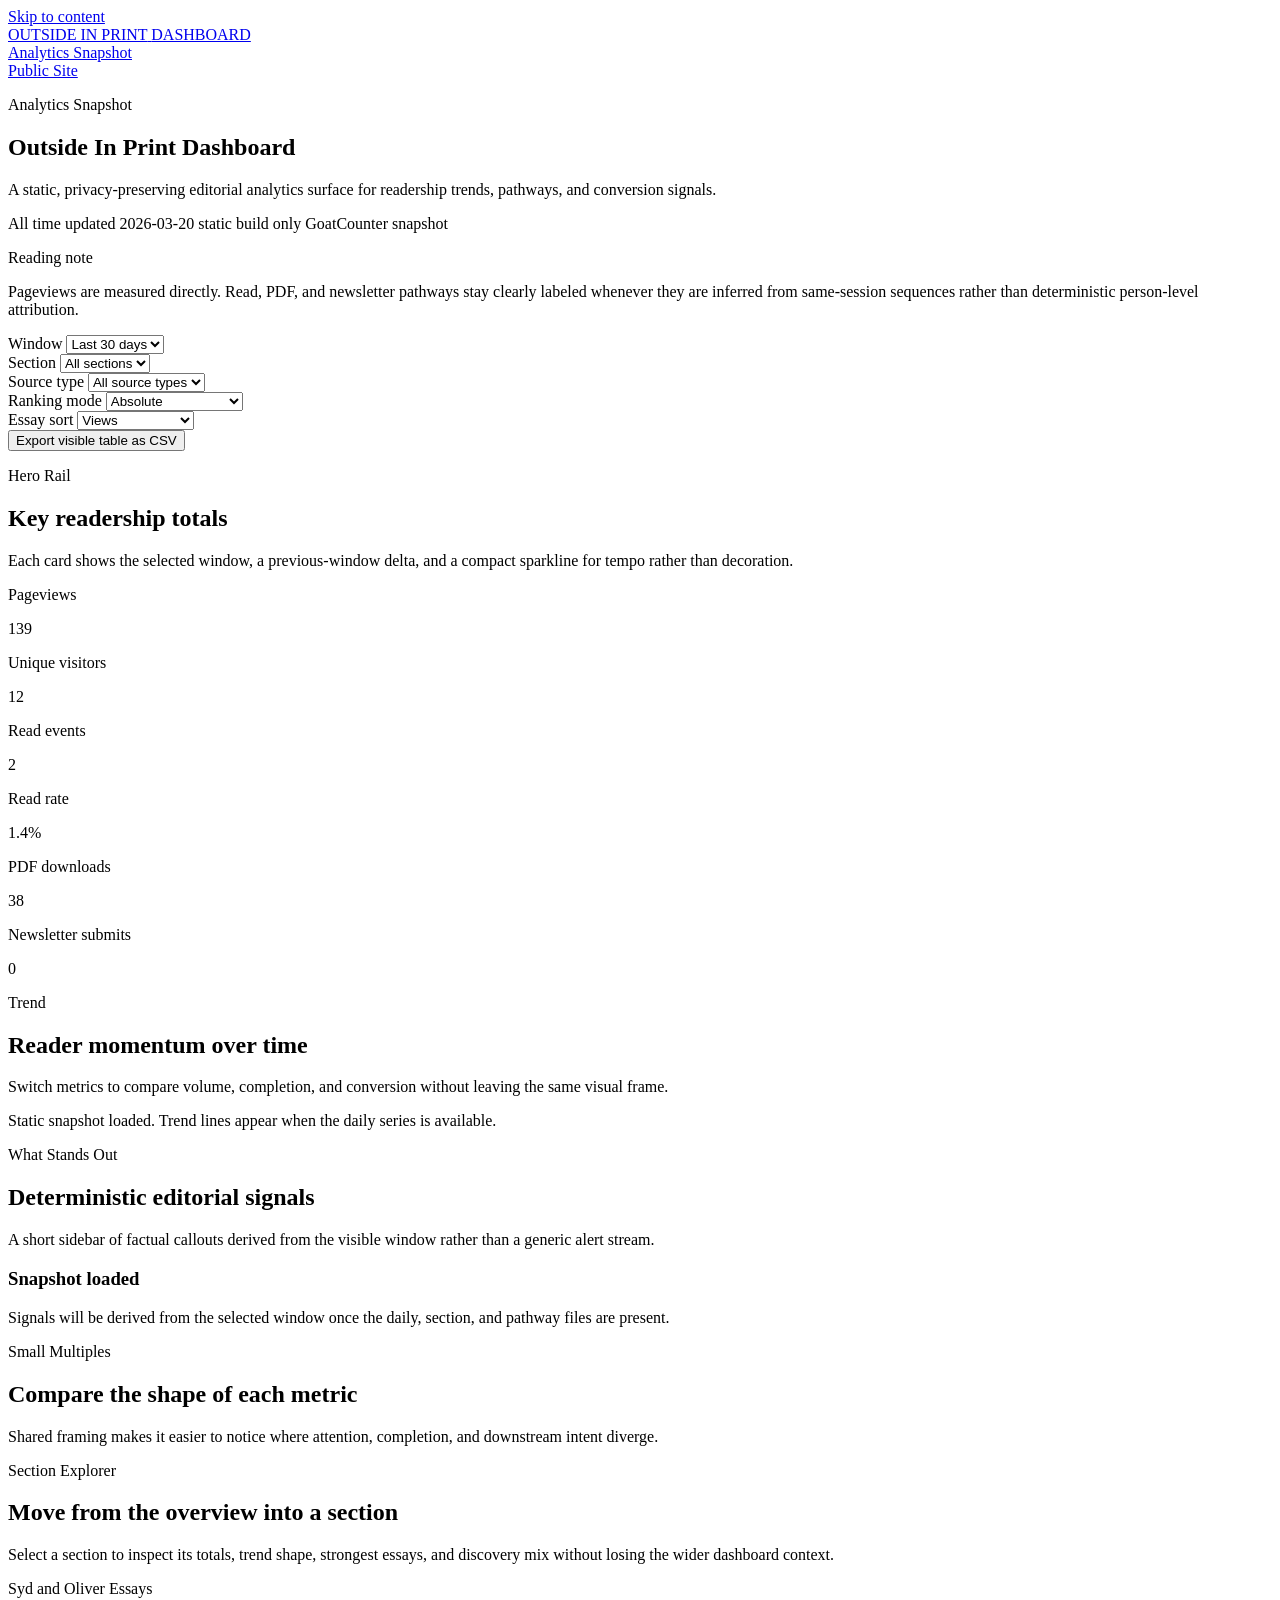
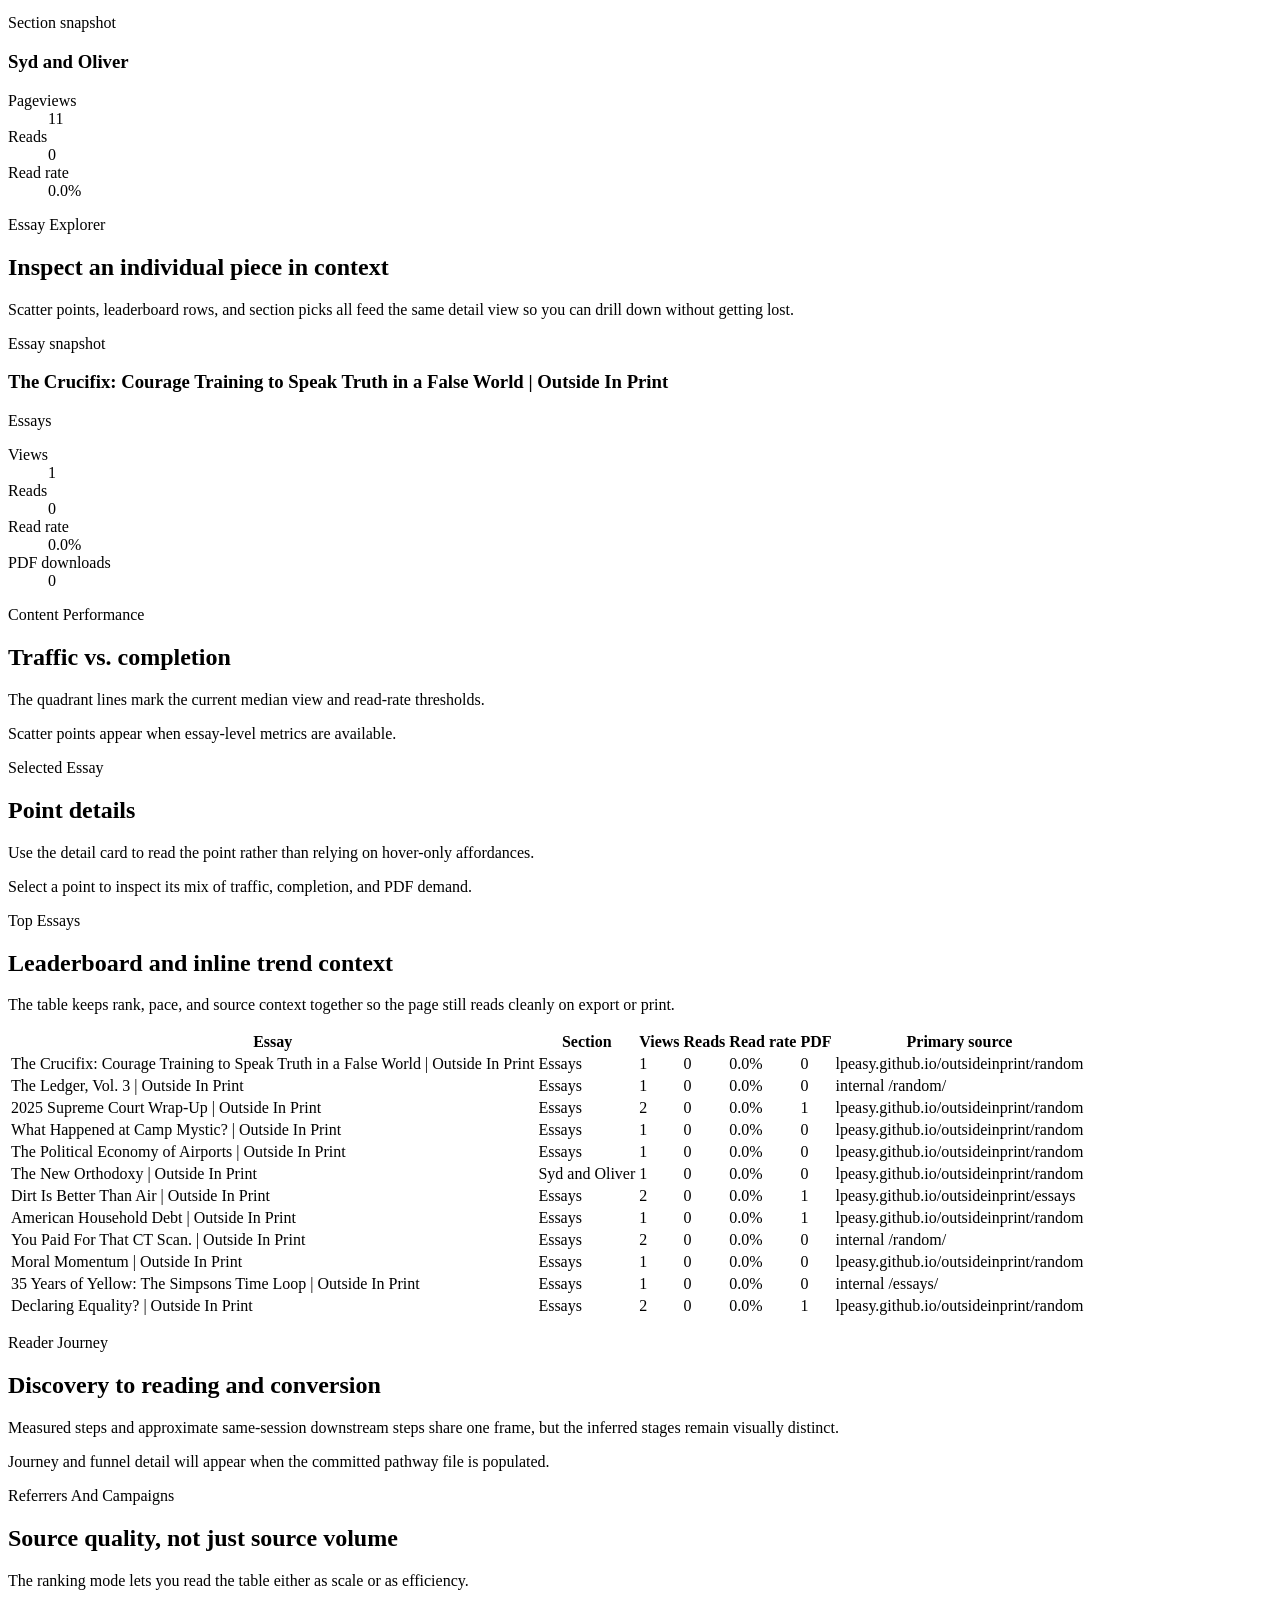
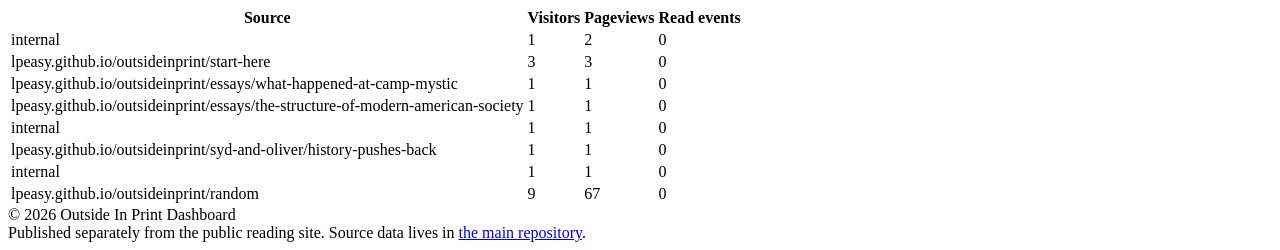
==== commit a698d16a: "Publish dashboard snapshot" ====
--- a/index.html
+++ b/index.html
@@ -1,11 +1,11 @@
-<!doctype html><html lang=en-us><head><meta name=generator content="Hugo 0.157.0"><meta charset=utf-8><meta name=viewport content="width=device-width,initial-scale=1"><title>Outside In Print Dashboard</title><link rel=canonical href=https://lpeasy.github.io/OutsideInPrintDashboard/><meta name=description content="Outside In Print - Essays, literature, Syd and Oliver dialogues, and working papers."><link rel=icon href=/OutsideInPrintDashboard/favicon.svg type=image/svg+xml><meta property="og:url" content="https://lpeasy.github.io/OutsideInPrintDashboard/"><meta property="og:site_name" content="Outside In Print Dashboard"><meta property="og:title" content="Outside In Print Dashboard"><meta property="og:locale" content="en_us"><meta property="og:type" content="website"><meta name=twitter:card content="summary"><meta name=twitter:title content="Outside In Print Dashboard"><meta itemprop=name content="Outside In Print Dashboard"><link rel=stylesheet href=/OutsideInPrintDashboard/css/main.min.72daa385aaf1f7eaebf8dc2e07e3cb3c6aaa724be33fab3734a4016bb6e88f7d.css integrity="sha256-ctqjharx9+rr+NwuB+PLPGqqckvjP6s3NKQBa7boj30="></head><body><a class=skip-link href=#main-content>Skip to content</a><div class=wrap><header class="masthead masthead--dashboard"><a class=brand-link href=https://lpeasy.github.io/OutsideInPrintDashboard/ aria-label="Outside In Print Dashboard home"><div class=title><span class=top>OUTSIDE IN PRINT</span>
-<span class=bottom>DASHBOARD</span></div><div class=subtitle>Analytics Snapshot</div></a><nav class=nav aria-label="Dashboard links"><a href=https://lpeasy.github.io/outsideinprint/>Public Site</a></nav></header><main id=main-content><script id=dashboard-data type=application/json>{"essays":[{"path":"/essays/6-reasons-redwall-is-a-timeless-classic/","pdf_downloads":0,"primary_source":"lpeasy.github.io/outsideinprint/library","read_rate":0,"reads":0,"section":"Essays","slug":"6-reasons-redwall-is-a-timeless-classic","title":"6 Reasons Redwall Is a Timeless Classic | Outside In Print","views":1},{"path":"/essays/the-national-flood-insurance-program/","pdf_downloads":0,"primary_source":"lpeasy.github.io/outsideinprint/random","read_rate":100,"reads":1,"section":"Essays","slug":"the-national-flood-insurance-program","title":"The National Flood Insurance Program | Outside In Print","views":1},{"path":"/essays/dirt-is-better-than-air/","pdf_downloads":0,"primary_source":"lpeasy.github.io/outsideinprint/essays","read_rate":0,"reads":0,"section":"Essays","slug":"dirt-is-better-than-air","title":"Dirt Is Better Than Air | Outside In Print","views":1},{"path":"/essays/what-is-risk-a-four-part-framework/","pdf_downloads":1,"primary_source":"internal /collections/risk-uncertainty/","read_rate":0,"reads":0,"section":"Essays","slug":"what-is-risk-a-four-part-framework","title":"What Is Risk? A Four-Part Framework | Outside In Print","views":3},{"path":"/essays/why-a-return-to-the-gold-standard-would-break-the-economy/","pdf_downloads":0,"primary_source":"lpeasy.github.io/outsideinprint/random","read_rate":0,"reads":0,"section":"Essays","slug":"why-a-return-to-the-gold-standard-would-break-the-economy","title":"Returning to the Gold Standard Will Break the Economy | Outside In Print","views":1},{"path":"/syd-and-oliver/smoke-and-brass/","pdf_downloads":0,"primary_source":"internal /syd-and-oliver/","read_rate":0,"reads":0,"section":"Syd and Oliver","slug":"smoke-and-brass","title":"Smoke and Brass | Outside In Print","views":1},{"path":"/essays/david-attenborough-how-one-quiet-voice-made-the-whole-world-listen/","pdf_downloads":0,"primary_source":"internal /random/","read_rate":0,"reads":0,"section":"Essays","slug":"david-attenborough-how-one-quiet-voice-made-the-whole-world-listen","title":"David Attenborough: How One Quiet Voice Made the Whole World Listen | Outside In Print","views":1},{"path":"/essays/why-the-mexican-navy-ship-cuauhtc3a9moc-crashed-into-the-brooklyn-bridge-c9e21ab4b72e/","pdf_downloads":0,"primary_source":"lpeasy.github.io/outsideinprint/essays/the-dolphin-company","read_rate":0,"reads":0,"section":"Essays","slug":"why-the-mexican-navy-ship-cuauhtc3a9moc-crashed-into-the-brooklyn-bridge-c9e21ab4b72e","title":"Why did the Mexican Navy Ship Cuauhtémoc Crash Into the Brooklyn Bridge? | Outside In Print","views":1},{"path":"/essays/why-we-celebrate-memorial-day-origins-traditions-and-importance/","pdf_downloads":0,"primary_source":"lpeasy.github.io/outsideinprint/random","read_rate":0,"reads":0,"section":"Essays","slug":"why-we-celebrate-memorial-day-origins-traditions-and-importance","title":"Why Do We Celebrate Memorial Day? Origins, Traditions, and Importance | Outside In Print","views":1},{"path":"/essays/the-dolphin-company/","pdf_downloads":0,"primary_source":"lpeasy.github.io/outsideinprint/essays/why-a-return-to-the-gold-standard-would-break-the-economy","read_rate":100,"reads":1,"section":"Essays","slug":"the-dolphin-company","title":"The Dolphin Company | Outside In Print","views":1},{"path":"/essays/how-did-mother-become-a-controversial-word-in-america/","pdf_downloads":0,"primary_source":"internal /random/","read_rate":0,"reads":0,"section":"Essays","slug":"how-did-mother-become-a-controversial-word-in-america","title":"How did “Mother” Become a Controversial Word in America? | Outside In Print","views":1},{"path":"/essays/35-years-of-yellow-the-simpsons-time-loop/","pdf_downloads":0,"primary_source":"internal /essays/","read_rate":0,"reads":0,"section":"Essays","slug":"35-years-of-yellow-the-simpsons-time-loop","title":"35 Years of Yellow: The Simpsons Time Loop | Outside In Print","views":1},{"path":"/essays/you-paid-for-that-ct-scan/","pdf_downloads":0,"primary_source":"internal /random/","read_rate":0,"reads":0,"section":"Essays","slug":"you-paid-for-that-ct-scan","title":"You Paid For That CT Scan. | Outside In Print","views":1},{"path":"/essays/the-ledger-vol-3/","pdf_downloads":0,"primary_source":"internal /random/","read_rate":0,"reads":0,"section":"Essays","slug":"the-ledger-vol-3","title":"The Ledger, Vol. 3 | Outside In Print","views":1}],"essays_timeseries":[{"path":"/essays/what-is-risk-a-four-part-framework/","section":"Essays","series":[{"date":"2026-03-15","newsletter_submits":0,"pageviews":2,"pdf_downloads":1,"reads":0},{"date":"2026-03-16","newsletter_submits":0,"pageviews":1,"pdf_downloads":0,"reads":0}],"slug":"what-is-risk-a-four-part-framework","title":"What Is Risk? A Four-Part Framework | Outside In Print"},{"path":"/essays/6-reasons-redwall-is-a-timeless-classic/","section":"Essays","series":[{"date":"2026-03-15","newsletter_submits":0,"pageviews":0,"pdf_downloads":0,"reads":0},{"date":"2026-03-16","newsletter_submits":0,"pageviews":1,"pdf_downloads":0,"reads":0}],"slug":"6-reasons-redwall-is-a-timeless-classic","title":"6 Reasons Redwall Is a Timeless Classic | Outside In Print"},{"path":"/essays/the-national-flood-insurance-program/","section":"Essays","series":[{"date":"2026-03-15","newsletter_submits":0,"pageviews":0,"pdf_downloads":0,"reads":0},{"date":"2026-03-16","newsletter_submits":0,"pageviews":1,"pdf_downloads":0,"reads":1}],"slug":"the-national-flood-insurance-program","title":"The National Flood Insurance Program | Outside In Print"},{"path":"/essays/dirt-is-better-than-air/","section":"Essays","series":[{"date":"2026-03-15","newsletter_submits":0,"pageviews":0,"pdf_downloads":0,"reads":0},{"date":"2026-03-16","newsletter_submits":0,"pageviews":1,"pdf_downloads":0,"reads":0}],"slug":"dirt-is-better-than-air","title":"Dirt Is Better Than Air | Outside In Print"},{"path":"/essays/why-a-return-to-the-gold-standard-would-break-the-economy/","section":"Essays","series":[{"date":"2026-03-15","newsletter_submits":0,"pageviews":0,"pdf_downloads":0,"reads":0},{"date":"2026-03-16","newsletter_submits":0,"pageviews":1,"pdf_downloads":0,"reads":0}],"slug":"why-a-return-to-the-gold-standard-would-break-the-economy","title":"Returning to the Gold Standard Will Break the Economy | Outside In Print"},{"path":"/syd-and-oliver/smoke-and-brass/","section":"Syd and Oliver","series":[{"date":"2026-03-15","newsletter_submits":0,"pageviews":1,"pdf_downloads":0,"reads":0},{"date":"2026-03-16","newsletter_submits":0,"pageviews":0,"pdf_downloads":0,"reads":0}],"slug":"smoke-and-brass","title":"Smoke and Brass | Outside In Print"},{"path":"/essays/david-attenborough-how-one-quiet-voice-made-the-whole-world-listen/","section":"Essays","series":[{"date":"2026-03-15","newsletter_submits":0,"pageviews":1,"pdf_downloads":0,"reads":0},{"date":"2026-03-16","newsletter_submits":0,"pageviews":0,"pdf_downloads":0,"reads":0}],"slug":"david-attenborough-how-one-quiet-voice-made-the-whole-world-listen","title":"David Attenborough: How One Quiet Voice Made the Whole World Listen | Outside In Print"},{"path":"/essays/why-the-mexican-navy-ship-cuauhtc3a9moc-crashed-into-the-brooklyn-bridge-c9e21ab4b72e/","section":"Essays","series":[{"date":"2026-03-15","newsletter_submits":0,"pageviews":0,"pdf_downloads":0,"reads":0},{"date":"2026-03-16","newsletter_submits":0,"pageviews":1,"pdf_downloads":0,"reads":0}],"slug":"why-the-mexican-navy-ship-cuauhtc3a9moc-crashed-into-the-brooklyn-bridge-c9e21ab4b72e","title":"Why did the Mexican Navy Ship Cuauhtémoc Crash Into the Brooklyn Bridge? | Outside In Print"},{"path":"/essays/why-we-celebrate-memorial-day-origins-traditions-and-importance/","section":"Essays","series":[{"date":"2026-03-15","newsletter_submits":0,"pageviews":0,"pdf_downloads":0,"reads":0},{"date":"2026-03-16","newsletter_submits":0,"pageviews":1,"pdf_downloads":0,"reads":0}],"slug":"why-we-celebrate-memorial-day-origins-traditions-and-importance","title":"Why Do We Celebrate Memorial Day? Origins, Traditions, and Importance | Outside In Print"},{"path":"/essays/the-dolphin-company/","section":"Essays","series":[{"date":"2026-03-15","newsletter_submits":0,"pageviews":0,"pdf_downloads":0,"reads":0},{"date":"2026-03-16","newsletter_submits":0,"pageviews":1,"pdf_downloads":0,"reads":1}],"slug":"the-dolphin-company","title":"The Dolphin Company | Outside In Print"},{"path":"/essays/how-did-mother-become-a-controversial-word-in-america/","section":"Essays","series":[{"date":"2026-03-15","newsletter_submits":0,"pageviews":1,"pdf_downloads":0,"reads":0},{"date":"2026-03-16","newsletter_submits":0,"pageviews":0,"pdf_downloads":0,"reads":0}],"slug":"how-did-mother-become-a-controversial-word-in-america","title":"How did “Mother” Become a Controversial Word in America? | Outside In Print"},{"path":"/essays/35-years-of-yellow-the-simpsons-time-loop/","section":"Essays","series":[{"date":"2026-03-15","newsletter_submits":0,"pageviews":1,"pdf_downloads":0,"reads":0},{"date":"2026-03-16","newsletter_submits":0,"pageviews":0,"pdf_downloads":0,"reads":0}],"slug":"35-years-of-yellow-the-simpsons-time-loop","title":"35 Years of Yellow: The Simpsons Time Loop | Outside In Print"},{"path":"/essays/you-paid-for-that-ct-scan/","section":"Essays","series":[{"date":"2026-03-15","newsletter_submits":0,"pageviews":1,"pdf_downloads":0,"reads":0},{"date":"2026-03-16","newsletter_submits":0,"pageviews":0,"pdf_downloads":0,"reads":0}],"slug":"you-paid-for-that-ct-scan","title":"You Paid For That CT Scan. | Outside In Print"},{"path":"/essays/the-ledger-vol-3/","section":"Essays","series":[{"date":"2026-03-15","newsletter_submits":0,"pageviews":1,"pdf_downloads":0,"reads":0},{"date":"2026-03-16","newsletter_submits":0,"pageviews":0,"pdf_downloads":0,"reads":0}],"slug":"the-ledger-vol-3","title":"The Ledger, Vol. 3 | Outside In Print"}],"journey_by_collection":[],"journey_by_essay":[{"approximate_downstream":true,"attribution_note":"Pageviews are measured directly. Read, PDF, and newsletter steps are approximate same-session downstream events.","collection":"","discovery_mode":"","discovery_type":"","module_slot":"","newsletter_rate":0,"newsletter_submits":0,"path":"/essays/the-dolphin-company/","pdf_downloads":0,"pdf_rate":0,"read_rate":100,"reads":1,"section":"Essays","slug":"the-dolphin-company","title":"The Dolphin Company | Outside In Print","views":1},{"approximate_downstream":true,"attribution_note":"Pageviews are measured directly. Read, PDF, and newsletter steps are approximate same-session downstream events.","collection":"","discovery_mode":"","discovery_type":"","module_slot":"","newsletter_rate":0,"newsletter_submits":0,"path":"/essays/david-attenborough-how-one-quiet-voice-made-the-whole-world-listen/","pdf_downloads":0,"pdf_rate":0,"read_rate":0,"reads":0,"section":"Essays","slug":"david-attenborough-how-one-quiet-voice-made-the-whole-world-listen","title":"David Attenborough: How One Quiet Voice Made the Whole World Listen | Outside In Print","views":1},{"approximate_downstream":true,"attribution_note":"Pageviews are measured directly. Read, PDF, and newsletter steps are approximate same-session downstream events.","collection":"","discovery_mode":"","discovery_type":"","module_slot":"","newsletter_rate":0,"newsletter_submits":0,"path":"/essays/6-reasons-redwall-is-a-timeless-classic/","pdf_downloads":0,"pdf_rate":0,"read_rate":0,"reads":0,"section":"Essays","slug":"6-reasons-redwall-is-a-timeless-classic","title":"6 Reasons Redwall Is a Timeless Classic | Outside In Print","views":1},{"approximate_downstream":true,"attribution_note":"Pageviews are measured directly. Read, PDF, and newsletter steps are approximate same-session downstream events.","collection":"","discovery_mode":"","discovery_type":"","module_slot":"","newsletter_rate":0,"newsletter_submits":0,"path":"/essays/the-ledger-vol-3/","pdf_downloads":0,"pdf_rate":0,"read_rate":0,"reads":0,"section":"Essays","slug":"the-ledger-vol-3","title":"The Ledger, Vol. 3 | Outside In Print","views":1},{"approximate_downstream":true,"attribution_note":"Pageviews are measured directly. Read, PDF, and newsletter steps are approximate same-session downstream events.","collection":"","discovery_mode":"","discovery_type":"","module_slot":"","newsletter_rate":0,"newsletter_submits":0,"path":"/essays/dirt-is-better-than-air/","pdf_downloads":0,"pdf_rate":0,"read_rate":0,"reads":0,"section":"Essays","slug":"dirt-is-better-than-air","title":"Dirt Is Better Than Air | Outside In Print","views":1},{"approximate_downstream":true,"attribution_note":"Pageviews are measured directly. Read, PDF, and newsletter steps are approximate same-session downstream events.","collection":"","discovery_mode":"","discovery_type":"","module_slot":"","newsletter_rate":0,"newsletter_submits":0,"path":"/essays/the-national-flood-insurance-program/","pdf_downloads":0,"pdf_rate":0,"read_rate":0,"reads":0,"section":"Essays","slug":"the-national-flood-insurance-program","title":"The National Flood Insurance Program | Outside In Print","views":1},{"approximate_downstream":true,"attribution_note":"Pageviews are measured directly. Read, PDF, and newsletter steps are approximate same-session downstream events.","collection":"","discovery_mode":"","discovery_type":"","module_slot":"","newsletter_rate":0,"newsletter_submits":0,"path":"/syd-and-oliver/smoke-and-brass/","pdf_downloads":0,"pdf_rate":0,"read_rate":0,"reads":0,"section":"Syd and Oliver","slug":"smoke-and-brass","title":"Smoke and Brass | Outside In Print","views":1},{"approximate_downstream":true,"attribution_note":"Pageviews are measured directly. Read, PDF, and newsletter steps are approximate same-session downstream events.","collection":"","discovery_mode":"","discovery_type":"","module_slot":"","newsletter_rate":0,"newsletter_submits":0,"path":"/essays/how-did-mother-become-a-controversial-word-in-america/","pdf_downloads":0,"pdf_rate":0,"read_rate":0,"reads":0,"section":"Essays","slug":"how-did-mother-become-a-controversial-word-in-america","title":"How did “Mother” Become a Controversial Word in America? | Outside In Print","views":1},{"approximate_downstream":true,"attribution_note":"Pageviews are measured directly. Read, PDF, and newsletter steps are approximate same-session downstream events.","collection":"","discovery_mode":"","discovery_type":"","module_slot":"","newsletter_rate":0,"newsletter_submits":0,"path":"/essays/why-we-celebrate-memorial-day-origins-traditions-and-importance/","pdf_downloads":0,"pdf_rate":0,"read_rate":0,"reads":0,"section":"Essays","slug":"why-we-celebrate-memorial-day-origins-traditions-and-importance","title":"Why Do We Celebrate Memorial Day? Origins, Traditions, and Importance | Outside In Print","views":1},{"approximate_downstream":true,"attribution_note":"Pageviews are measured directly. Read, PDF, and newsletter steps are approximate same-session downstream events.","collection":"","discovery_mode":"","discovery_type":"","module_slot":"","newsletter_rate":0,"newsletter_submits":0,"path":"/essays/what-is-risk-a-four-part-framework/","pdf_downloads":1,"pdf_rate":33.3,"read_rate":0,"reads":0,"section":"Essays","slug":"what-is-risk-a-four-part-framework","title":"What Is Risk? A Four-Part Framework | Outside In Print","views":3},{"approximate_downstream":true,"attribution_note":"Pageviews are measured directly. Read, PDF, and newsletter steps are approximate same-session downstream events.","collection":"","discovery_mode":"","discovery_type":"","module_slot":"","newsletter_rate":0,"newsletter_submits":0,"path":"/essays/why-the-mexican-navy-ship-cuauhtc3a9moc-crashed-into-the-brooklyn-bridge-c9e21ab4b72e/","pdf_downloads":0,"pdf_rate":0,"read_rate":0,"reads":0,"section":"Essays","slug":"why-the-mexican-navy-ship-cuauhtc3a9moc-crashed-into-the-brooklyn-bridge-c9e21ab4b72e","title":"Why did the Mexican Navy Ship Cuauhtémoc Crash Into the Brooklyn Bridge? | Outside In Print","views":1},{"approximate_downstream":true,"attribution_note":"Pageviews are measured directly. Read, PDF, and newsletter steps are approximate same-session downstream events.","collection":"","discovery_mode":"","discovery_type":"","module_slot":"","newsletter_rate":0,"newsletter_submits":0,"path":"/essays/35-years-of-yellow-the-simpsons-time-loop/","pdf_downloads":0,"pdf_rate":0,"read_rate":0,"reads":0,"section":"Essays","slug":"35-years-of-yellow-the-simpsons-time-loop","title":"35 Years of Yellow: The Simpsons Time Loop | Outside In Print","views":1},{"approximate_downstream":true,"attribution_note":"Pageviews are measured directly. Read, PDF, and newsletter steps are approximate same-session downstream events.","collection":"","discovery_mode":"","discovery_type":"","module_slot":"","newsletter_rate":0,"newsletter_submits":0,"path":"/essays/why-a-return-to-the-gold-standard-would-break-the-economy/","pdf_downloads":0,"pdf_rate":0,"read_rate":0,"reads":0,"section":"Essays","slug":"why-a-return-to-the-gold-standard-would-break-the-economy","title":"Returning to the Gold Standard Will Break the Economy | Outside In Print","views":1},{"approximate_downstream":true,"attribution_note":"Pageviews are measured directly. Read, PDF, and newsletter steps are approximate same-session downstream events.","collection":"","discovery_mode":"","discovery_type":"","module_slot":"","newsletter_rate":0,"newsletter_submits":0,"path":"/essays/you-paid-for-that-ct-scan/","pdf_downloads":0,"pdf_rate":0,"read_rate":0,"reads":0,"section":"Essays","slug":"you-paid-for-that-ct-scan","title":"You Paid For That CT Scan. | Outside In Print","views":1}],"journey_by_source":[{"approximate_downstream":true,"attribution_note":"Pageviews are measured directly. Read, PDF, and newsletter steps are approximate same-session downstream events.","collection":"","discovery_mode":"article-discovery","discovery_source":"lpeasy.github.io/outsideinprint/random","discovery_type":"external","module_slot":"","newsletter_rate":0,"newsletter_submits":0,"path":"","pdf_downloads":0,"pdf_rate":0,"read_rate":0,"reads":0,"section":"","slug":"","title":"","views":4},{"approximate_downstream":true,"attribution_note":"Pageviews are measured directly. Read, PDF, and newsletter steps are approximate same-session downstream events.","collection":"","discovery_mode":"article-discovery","discovery_source":"internal /collections/risk-uncertainty/","discovery_type":"internal","module_slot":"","newsletter_rate":0,"newsletter_submits":0,"path":"","pdf_downloads":1,"pdf_rate":50,"read_rate":0,"reads":0,"section":"","slug":"","title":"","views":2},{"approximate_downstream":true,"attribution_note":"Pageviews are measured directly. Read, PDF, and newsletter steps are approximate same-session downstream events.","collection":"","discovery_mode":"article-discovery","discovery_source":"internal /essays/","discovery_type":"internal","module_slot":"","newsletter_rate":0,"newsletter_submits":0,"path":"","pdf_downloads":0,"pdf_rate":0,"read_rate":0,"reads":0,"section":"","slug":"","title":"","views":1},{"approximate_downstream":true,"attribution_note":"Pageviews are measured directly. Read, PDF, and newsletter steps are approximate same-session downstream events.","collection":"","discovery_mode":"article-discovery","discovery_source":"lpeasy.github.io/outsideinprint/library","discovery_type":"external","module_slot":"","newsletter_rate":0,"newsletter_submits":0,"path":"","pdf_downloads":0,"pdf_rate":0,"read_rate":0,"reads":0,"section":"","slug":"","title":"","views":1},{"approximate_downstream":true,"attribution_note":"Pageviews are measured directly. Read, PDF, and newsletter steps are approximate same-session downstream events.","collection":"","discovery_mode":"article-discovery","discovery_source":"lpeasy.github.io/outsideinprint/essays/why-a-return-to-the-gold-standard-would-break-the-economy","discovery_type":"external","module_slot":"","newsletter_rate":0,"newsletter_submits":0,"path":"","pdf_downloads":0,"pdf_rate":0,"read_rate":100,"reads":1,"section":"","slug":"","title":"","views":1},{"approximate_downstream":true,"attribution_note":"Pageviews are measured directly. Read, PDF, and newsletter steps are approximate same-session downstream events.","collection":"","discovery_mode":"article-discovery","discovery_source":"internal /random/","discovery_type":"internal","module_slot":"","newsletter_rate":0,"newsletter_submits":0,"path":"","pdf_downloads":0,"pdf_rate":0,"read_rate":0,"reads":0,"section":"","slug":"","title":"","views":4},{"approximate_downstream":true,"attribution_note":"Pageviews are measured directly. Read, PDF, and newsletter steps are approximate same-session downstream events.","collection":"","discovery_mode":"article-discovery","discovery_source":"lpeasy.github.io/outsideinprint/essays","discovery_type":"external","module_slot":"","newsletter_rate":0,"newsletter_submits":0,"path":"","pdf_downloads":0,"pdf_rate":0,"read_rate":0,"reads":0,"section":"","slug":"","title":"","views":1},{"approximate_downstream":true,"attribution_note":"Pageviews are measured directly. Read, PDF, and newsletter steps are approximate same-session downstream events.","collection":"","discovery_mode":"article-discovery","discovery_source":"lpeasy.github.io/outsideinprint/essays/the-dolphin-company","discovery_type":"external","module_slot":"","newsletter_rate":0,"newsletter_submits":0,"path":"","pdf_downloads":0,"pdf_rate":0,"read_rate":0,"reads":0,"section":"","slug":"","title":"","views":1},{"approximate_downstream":true,"attribution_note":"Pageviews are measured directly. Read, PDF, and newsletter steps are approximate same-session downstream events.","collection":"","discovery_mode":"article-discovery","discovery_source":"internal /syd-and-oliver/","discovery_type":"internal","module_slot":"","newsletter_rate":0,"newsletter_submits":0,"path":"","pdf_downloads":0,"pdf_rate":0,"read_rate":0,"reads":0,"section":"","slug":"","title":"","views":1}],"journeys":[{"approximate_downstream":true,"attribution_note":"Pageviews are measured directly. Read, PDF, and newsletter steps are approximate same-session downstream events.","collection":"","discovery_mode":"article-discovery","discovery_source":"lpeasy.github.io/outsideinprint/essays/the-dolphin-company","discovery_type":"external","module_slot":"","newsletter_rate":0,"newsletter_submits":0,"path":"/essays/why-the-mexican-navy-ship-cuauhtc3a9moc-crashed-into-the-brooklyn-bridge-c9e21ab4b72e/","pdf_downloads":0,"pdf_rate":0,"read_rate":0,"reads":0,"section":"Essays","slug":"why-the-mexican-navy-ship-cuauhtc3a9moc-crashed-into-the-brooklyn-bridge-c9e21ab4b72e","title":"Why did the Mexican Navy Ship Cuauhtémoc Crash Into the Brooklyn Bridge? | Outside In Print","views":1},{"approximate_downstream":true,"attribution_note":"Pageviews are measured directly. Read, PDF, and newsletter steps are approximate same-session downstream events.","collection":"","discovery_mode":"article-discovery","discovery_source":"lpeasy.github.io/outsideinprint/essays/why-a-return-to-the-gold-standard-would-break-the-economy","discovery_type":"external","module_slot":"","newsletter_rate":0,"newsletter_submits":0,"path":"/essays/the-dolphin-company/","pdf_downloads":0,"pdf_rate":0,"read_rate":100,"reads":1,"section":"Essays","slug":"the-dolphin-company","title":"The Dolphin Company | Outside In Print","views":1},{"approximate_downstream":true,"attribution_note":"Pageviews are measured directly. Read, PDF, and newsletter steps are approximate same-session downstream events.","collection":"","discovery_mode":"article-discovery","discovery_source":"lpeasy.github.io/outsideinprint/random","discovery_type":"external","module_slot":"","newsletter_rate":0,"newsletter_submits":0,"path":"/essays/why-a-return-to-the-gold-standard-would-break-the-economy/","pdf_downloads":0,"pdf_rate":0,"read_rate":0,"reads":0,"section":"Essays","slug":"why-a-return-to-the-gold-standard-would-break-the-economy","title":"Returning to the Gold Standard Will Break the Economy | Outside In Print","views":1},{"approximate_downstream":true,"attribution_note":"Pageviews are measured directly. Read, PDF, and newsletter steps are approximate same-session downstream events.","collection":"","discovery_mode":"article-discovery","discovery_source":"internal /essays/","discovery_type":"internal","module_slot":"","newsletter_rate":0,"newsletter_submits":0,"path":"/essays/35-years-of-yellow-the-simpsons-time-loop/","pdf_downloads":0,"pdf_rate":0,"read_rate":0,"reads":0,"section":"Essays","slug":"35-years-of-yellow-the-simpsons-time-loop","title":"35 Years of Yellow: The Simpsons Time Loop | Outside In Print","views":1},{"approximate_downstream":true,"attribution_note":"Pageviews are measured directly. Read, PDF, and newsletter steps are approximate same-session downstream events.","collection":"","discovery_mode":"article-discovery","discovery_source":"internal /syd-and-oliver/","discovery_type":"internal","module_slot":"","newsletter_rate":0,"newsletter_submits":0,"path":"/syd-and-oliver/smoke-and-brass/","pdf_downloads":0,"pdf_rate":0,"read_rate":0,"reads":0,"section":"Syd and Oliver","slug":"smoke-and-brass","title":"Smoke and Brass | Outside In Print","views":1},{"approximate_downstream":true,"attribution_note":"Pageviews are measured directly. Read, PDF, and newsletter steps are approximate same-session downstream events.","collection":"","discovery_mode":"article-discovery","discovery_source":"internal /random/","discovery_type":"internal","module_slot":"","newsletter_rate":0,"newsletter_submits":0,"path":"/essays/you-paid-for-that-ct-scan/","pdf_downloads":0,"pdf_rate":0,"read_rate":0,"reads":0,"section":"Essays","slug":"you-paid-for-that-ct-scan","title":"You Paid For That CT Scan. | Outside In Print","views":1},{"approximate_downstream":true,"attribution_note":"Pageviews are measured directly. Read, PDF, and newsletter steps are approximate same-session downstream events.","collection":"","discovery_mode":"article-discovery","discovery_source":"lpeasy.github.io/outsideinprint/random","discovery_type":"external","module_slot":"","newsletter_rate":0,"newsletter_submits":0,"path":"/essays/why-we-celebrate-memorial-day-origins-traditions-and-importance/","pdf_downloads":0,"pdf_rate":0,"read_rate":0,"reads":0,"section":"Essays","slug":"why-we-celebrate-memorial-day-origins-traditions-and-importance","title":"Why Do We Celebrate Memorial Day? Origins, Traditions, and Importance | Outside In Print","views":1},{"approximate_downstream":true,"attribution_note":"Pageviews are measured directly. Read, PDF, and newsletter steps are approximate same-session downstream events.","collection":"","discovery_mode":"article-discovery","discovery_source":"lpeasy.github.io/outsideinprint/library","discovery_type":"external","module_slot":"","newsletter_rate":0,"newsletter_submits":0,"path":"/essays/6-reasons-redwall-is-a-timeless-classic/","pdf_downloads":0,"pdf_rate":0,"read_rate":0,"reads":0,"section":"Essays","slug":"6-reasons-redwall-is-a-timeless-classic","title":"6 Reasons Redwall Is a Timeless Classic | Outside In Print","views":1},{"approximate_downstream":true,"attribution_note":"Pageviews are measured directly. Read, PDF, and newsletter steps are approximate same-session downstream events.","collection":"","discovery_mode":"article-discovery","discovery_source":"internal /random/","discovery_type":"internal","module_slot":"","newsletter_rate":0,"newsletter_submits":0,"path":"/essays/david-attenborough-how-one-quiet-voice-made-the-whole-world-listen/","pdf_downloads":0,"pdf_rate":0,"read_rate":0,"reads":0,"section":"Essays","slug":"david-attenborough-how-one-quiet-voice-made-the-whole-world-listen","title":"David Attenborough: How One Quiet Voice Made the Whole World Listen | Outside In Print","views":1},{"approximate_downstream":true,"attribution_note":"Pageviews are measured directly. Read, PDF, and newsletter steps are approximate same-session downstream events.","collection":"","discovery_mode":"article-discovery","discovery_source":"internal /random/","discovery_type":"internal","module_slot":"","newsletter_rate":0,"newsletter_submits":0,"path":"/essays/how-did-mother-become-a-controversial-word-in-america/","pdf_downloads":0,"pdf_rate":0,"read_rate":0,"reads":0,"section":"Essays","slug":"how-did-mother-become-a-controversial-word-in-america","title":"How did “Mother” Become a Controversial Word in America? | Outside In Print","views":1},{"approximate_downstream":true,"attribution_note":"Pageviews are measured directly. Read, PDF, and newsletter steps are approximate same-session downstream events.","collection":"","discovery_mode":"article-discovery","discovery_source":"lpeasy.github.io/outsideinprint/essays","discovery_type":"external","module_slot":"","newsletter_rate":0,"newsletter_submits":0,"path":"/essays/dirt-is-better-than-air/","pdf_downloads":0,"pdf_rate":0,"read_rate":0,"reads":0,"section":"Essays","slug":"dirt-is-better-than-air","title":"Dirt Is Better Than Air | Outside In Print","views":1},{"approximate_downstream":true,"attribution_note":"Pageviews are measured directly. Read, PDF, and newsletter steps are approximate same-session downstream events.","collection":"","discovery_mode":"article-discovery","discovery_source":"internal /collections/risk-uncertainty/","discovery_type":"internal","module_slot":"","newsletter_rate":0,"newsletter_submits":0,"path":"/essays/what-is-risk-a-four-part-framework/","pdf_downloads":1,"pdf_rate":50,"read_rate":0,"reads":0,"section":"Essays","slug":"what-is-risk-a-four-part-framework","title":"What Is Risk? A Four-Part Framework | Outside In Print","views":2},{"approximate_downstream":true,"attribution_note":"Pageviews are measured directly. Read, PDF, and newsletter steps are approximate same-session downstream events.","collection":"","discovery_mode":"article-discovery","discovery_source":"internal /random/","discovery_type":"internal","module_slot":"","newsletter_rate":0,"newsletter_submits":0,"path":"/essays/the-ledger-vol-3/","pdf_downloads":0,"pdf_rate":0,"read_rate":0,"reads":0,"section":"Essays","slug":"the-ledger-vol-3","title":"The Ledger, Vol. 3 | Outside In Print","views":1},{"approximate_downstream":true,"attribution_note":"Pageviews are measured directly. Read, PDF, and newsletter steps are approximate same-session downstream events.","collection":"","discovery_mode":"article-discovery","discovery_source":"lpeasy.github.io/outsideinprint/random","discovery_type":"external","module_slot":"","newsletter_rate":0,"newsletter_submits":0,"path":"/essays/the-national-flood-insurance-program/","pdf_downloads":0,"pdf_rate":0,"read_rate":0,"reads":0,"section":"Essays","slug":"the-national-flood-insurance-program","title":"The National Flood Insurance Program | Outside In Print","views":1},{"approximate_downstream":true,"attribution_note":"Pageviews are measured directly. Read, PDF, and newsletter steps are approximate same-session downstream events.","collection":"","discovery_mode":"article-discovery","discovery_source":"lpeasy.github.io/outsideinprint/random","discovery_type":"external","module_slot":"","newsletter_rate":0,"newsletter_submits":0,"path":"/essays/what-is-risk-a-four-part-framework/","pdf_downloads":0,"pdf_rate":0,"read_rate":0,"reads":0,"section":"Essays","slug":"what-is-risk-a-four-part-framework","title":"What Is Risk? A Four-Part Framework | Outside In Print","views":1}],"overview":{"newsletter_submits":0,"pageviews":29,"pdf_downloads":1,"range_label":"All time","read_rate":6.9,"reads":2,"unique_visitors":4,"updated_at":"2026-03-16"},"periods":[{"label":"Last 7 days","newsletter_submits":0,"pageviews":29,"pdf_downloads":1,"read_rate":6.9,"reads":2,"unique_visitors":4},{"label":"Last 30 days","newsletter_submits":0,"pageviews":29,"pdf_downloads":1,"read_rate":6.9,"reads":2,"unique_visitors":4},{"label":"All time","newsletter_submits":0,"pageviews":29,"pdf_downloads":1,"read_rate":6.9,"reads":2,"unique_visitors":4}],"sections":[{"newsletter_submits":0,"pageviews":15,"pdf_downloads":1,"read_rate":13.3,"reads":2,"section":"Essays","sparkline_pageviews":[7,8],"sparkline_reads":[0,2]},{"newsletter_submits":0,"pageviews":1,"pdf_downloads":0,"read_rate":0,"reads":0,"section":"Syd and Oliver","sparkline_pageviews":[1,0],"sparkline_reads":[0,0]}],"sources":[{"campaign":"","content":"","medium":"","pageviews":1,"reads":0,"source":"lpeasy.github.io/outsideinprint/library","visitors":1},{"campaign":"","content":"","medium":"","pageviews":1,"reads":0,"source":"lpeasy.github.io/outsideinprint/essays/why-a-return-to-the-gold-standard-would-break-the-economy","visitors":1},{"campaign":"","content":"","medium":"/collections/","pageviews":2,"reads":0,"source":"internal","visitors":1},{"campaign":"","content":"","medium":"/collections/risk-uncertainty/","pageviews":2,"reads":0,"source":"internal","visitors":1},{"campaign":"","content":"","medium":"","pageviews":1,"reads":0,"source":"lpeasy.github.io/outsideinprint/essays/dirt-is-better-than-air","visitors":1},{"campaign":"","content":"","medium":"/essays/why-a-return-to-the-gold-standard-would-break-the-economy/","pageviews":0,"reads":1,"source":"internal","visitors":0},{"campaign":"","content":"","medium":"","pageviews":1,"reads":0,"source":"lpeasy.github.io/outsideinprint/essays","visitors":1},{"campaign":"","content":"","medium":"","pageviews":1,"reads":0,"source":"direct","visitors":1},{"campaign":"","content":"","medium":"","pageviews":1,"reads":0,"source":"lpeasy.github.io/outsideinprint/essays/the-dolphin-company","visitors":1},{"campaign":"","content":"","medium":"/random/","pageviews":4,"reads":1,"source":"internal","visitors":1},{"campaign":"","content":"","medium":"/syd-and-oliver/","pageviews":1,"reads":0,"source":"internal","visitors":1},{"campaign":"","content":"","medium":"/essays/how-did-mother-become-a-controversial-word-in-america/","pageviews":1,"reads":0,"source":"internal","visitors":1},{"campaign":"","content":"","medium":"","pageviews":1,"reads":0,"source":"lpeasy.github.io/outsideinprint/essays/what-is-risk-a-four-part-framework","visitors":1},{"campaign":"","content":"","medium":"","pageviews":1,"reads":0,"source":"lpeasy.github.io/outsideinprint/literature","visitors":1},{"campaign":"","content":"","medium":"","pageviews":4,"reads":0,"source":"lpeasy.github.io/outsideinprint/random","visitors":1},{"campaign":"","content":"","medium":"/essays/35-years-of-yellow-the-simpsons-time-loop/","pageviews":1,"reads":0,"source":"internal","visitors":1},{"campaign":"","content":"","medium":"/essays/","pageviews":2,"reads":0,"source":"internal","visitors":1},{"campaign":"","content":"","medium":"","pageviews":2,"reads":0,"source":"lpeasy.github.io/outsideinprint","visitors":2},{"campaign":"","content":"","medium":"","pageviews":1,"reads":0,"source":"lpeasy.github.io/outsideinprint/start-here","visitors":1},{"campaign":"","content":"","medium":"/syd-and-oliver/smoke-and-brass/","pageviews":1,"reads":0,"source":"internal","visitors":1}],"sources_timeseries":[{"date":"2026-03-15","newsletter_submits":0,"pageviews":1,"pdf_downloads":0,"read_rate":0,"reads":0,"source":"internal /essays/how-did-mother-become-a-controversial-word-in-america/","source_type":"internal"},{"date":"2026-03-16","newsletter_submits":0,"pageviews":0,"pdf_downloads":0,"read_rate":0,"reads":0,"source":"internal /essays/","source_type":"internal"},{"date":"2026-03-16","newsletter_submits":0,"pageviews":0,"pdf_downloads":0,"read_rate":0,"reads":1,"source":"internal /essays/why-a-return-to-the-gold-standard-would-break-the-economy/","source_type":"internal"},{"date":"2026-03-15","newsletter_submits":0,"pageviews":1,"pdf_downloads":0,"read_rate":0,"reads":0,"source":"internal /syd-and-oliver/","source_type":"internal"},{"date":"2026-03-16","newsletter_submits":0,"pageviews":1,"pdf_downloads":0,"read_rate":0,"reads":0,"source":"lpeasy.github.io/outsideinprint/library","source_type":"external"},{"date":"2026-03-16","newsletter_submits":0,"pageviews":1,"pdf_downloads":0,"read_rate":0,"reads":0,"source":"lpeasy.github.io/outsideinprint/literature","source_type":"external"},{"date":"2026-03-16","newsletter_submits":0,"pageviews":0,"pdf_downloads":0,"read_rate":0,"reads":1,"source":"internal /random/","source_type":"internal"},{"date":"2026-03-15","newsletter_submits":0,"pageviews":1,"pdf_downloads":0,"read_rate":0,"reads":0,"source":"lpeasy.github.io/outsideinprint/essays/what-is-risk-a-four-part-framework","source_type":"external"},{"date":"2026-03-16","newsletter_submits":0,"pageviews":1,"pdf_downloads":0,"read_rate":0,"reads":0,"source":"lpeasy.github.io/outsideinprint/essays/why-a-return-to-the-gold-standard-would-break-the-economy","source_type":"external"},{"date":"2026-03-16","newsletter_submits":0,"pageviews":4,"pdf_downloads":0,"read_rate":0,"reads":0,"source":"lpeasy.github.io/outsideinprint/random","source_type":"external"},{"date":"2026-03-15","newsletter_submits":0,"pageviews":2,"pdf_downloads":1,"read_rate":0,"reads":0,"source":"internal /collections/risk-uncertainty/","source_type":"internal"},{"date":"2026-03-15","newsletter_submits":0,"pageviews":2,"pdf_downloads":0,"read_rate":0,"reads":0,"source":"internal /essays/","source_type":"internal"},{"date":"2026-03-16","newsletter_submits":0,"pageviews":1,"pdf_downloads":0,"read_rate":0,"reads":0,"source":"lpeasy.github.io/outsideinprint/essays","source_type":"external"},{"date":"2026-03-16","newsletter_submits":0,"pageviews":2,"pdf_downloads":0,"read_rate":0,"reads":0,"source":"lpeasy.github.io/outsideinprint","source_type":"external"},{"date":"2026-03-16","newsletter_submits":0,"pageviews":0,"pdf_downloads":0,"read_rate":0,"reads":0,"source":"internal /essays/the-dolphin-company/","source_type":"internal"},{"date":"2026-03-15","newsletter_submits":0,"pageviews":2,"pdf_downloads":0,"read_rate":0,"reads":0,"source":"internal /collections/","source_type":"internal"},{"date":"2026-03-15","newsletter_submits":0,"pageviews":1,"pdf_downloads":0,"read_rate":0,"reads":0,"source":"internal /syd-and-oliver/smoke-and-brass/","source_type":"internal"},{"date":"2026-03-16","newsletter_submits":0,"pageviews":1,"pdf_downloads":0,"read_rate":0,"reads":0,"source":"lpeasy.github.io/outsideinprint/start-here","source_type":"external"},{"date":"2026-03-15","newsletter_submits":0,"pageviews":1,"pdf_downloads":0,"read_rate":0,"reads":0,"source":"internal /essays/35-years-of-yellow-the-simpsons-time-loop/","source_type":"internal"},{"date":"2026-03-15","newsletter_submits":0,"pageviews":4,"pdf_downloads":0,"read_rate":0,"reads":0,"source":"internal /random/","source_type":"internal"},{"date":"2026-03-16","newsletter_submits":0,"pageviews":1,"pdf_downloads":0,"read_rate":0,"reads":0,"source":"lpeasy.github.io/outsideinprint/essays/dirt-is-better-than-air","source_type":"external"},{"date":"2026-03-16","newsletter_submits":0,"pageviews":1,"pdf_downloads":0,"read_rate":0,"reads":0,"source":"direct","source_type":"direct"},{"date":"2026-03-16","newsletter_submits":0,"pageviews":1,"pdf_downloads":0,"read_rate":0,"reads":0,"source":"lpeasy.github.io/outsideinprint/essays/the-dolphin-company","source_type":"external"}],"timeseries_daily":[{"date":"2026-03-15","newsletter_submits":0,"pageviews":15,"pdf_downloads":1,"read_rate":0,"reads":0,"unique_visitors":2},{"date":"2026-03-16","newsletter_submits":0,"pageviews":14,"pdf_downloads":0,"read_rate":14.3,"reads":2,"unique_visitors":2}]}</script><section class="dashboard dashboard-v2" data-dashboard-shell><header class="dashboard-header dashboard-hero"><div class=dashboard-hero__main><div><p class=list-title>Analytics Snapshot</p><h1>Outside In Print Dashboard</h1><p class="subtitle dashboard-hero__lede">A static, privacy-preserving editorial analytics surface for readership trends, pathways, and conversion signals.</p></div><div class=dashboard-meta><span>All time</span>
-<span>updated 2026-03-16</span>
+<!doctype html><html lang=en-us><head><meta name=generator content="Hugo 0.157.0"><meta charset=utf-8><meta name=viewport content="width=device-width,initial-scale=1"><title>Outside In Print Dashboard</title><link rel=canonical href=https://lpeasy.github.io/OutsideInPrintDashboard/><meta name=description content="Outside In Print is a digital imprint for essays, literature, dialogues, and working papers published as stable web editions and free PDFs."><link rel=icon href=/OutsideInPrintDashboard/favicon.svg type=image/svg+xml><meta property="og:url" content="https://lpeasy.github.io/OutsideInPrintDashboard/"><meta property="og:site_name" content="Outside In Print Dashboard"><meta property="og:title" content="Outside In Print Dashboard"><meta property="og:description" content="Outside In Print is a digital imprint for essays, literature, dialogues, and working papers published as stable web editions and free PDFs."><meta property="og:locale" content="en_us"><meta property="og:type" content="website"><meta name=twitter:card content="summary"><meta name=twitter:title content="Outside In Print Dashboard"><meta name=twitter:description content="Outside In Print is a digital imprint for essays, literature, dialogues, and working papers published as stable web editions and free PDFs."><meta itemprop=name content="Outside In Print Dashboard"><meta itemprop=description content="Outside In Print is a digital imprint for essays, literature, dialogues, and working papers published as stable web editions and free PDFs."><meta itemprop=url content="https://lpeasy.github.io/OutsideInPrintDashboard/"><link rel=stylesheet href=https://lpeasy.github.io/OutsideInPrintDashboard/css/main.min.9ef10547c167b20f40743d089a3808377069537c6ee86bdee272ed6cb39a8754.css integrity="sha256-nvEFR8Fnsg9AdD0ImjgIN3BpU3xu6Gve4nLtbLOah1Q="></head><body><a class=skip-link href=#main-content>Skip to content</a><div class=wrap><header class="masthead masthead--dashboard"><a class=brand-link href=https://lpeasy.github.io/OutsideInPrintDashboard/ aria-label="Outside In Print Dashboard home"><div class=title><span class=top>OUTSIDE IN PRINT</span>
+<span class=bottom>DASHBOARD</span></div><div class=subtitle>Analytics Snapshot</div></a><nav class=nav aria-label="Dashboard links"><a href=https://lpeasy.github.io/outsideinprint/>Public Site</a></nav></header><main id=main-content><script id=dashboard-data type=application/json>{"essays":[{"path":"/essays/the-crucifix-courage-training-to-speak-truth-in-a-false-world/","pdf_downloads":0,"primary_source":"lpeasy.github.io/outsideinprint/random","read_rate":0,"reads":0,"section":"Essays","slug":"the-crucifix-courage-training-to-speak-truth-in-a-false-world","title":"The Crucifix: Courage Training to Speak Truth in a False World | Outside In Print","views":1},{"path":"/essays/the-ledger-vol-3/","pdf_downloads":0,"primary_source":"internal /random/","read_rate":0,"reads":0,"section":"Essays","slug":"the-ledger-vol-3","title":"The Ledger, Vol. 3 | Outside In Print","views":1},{"path":"/essays/2025-supreme-court-wrap-up/","pdf_downloads":1,"primary_source":"lpeasy.github.io/outsideinprint/random","read_rate":0,"reads":0,"section":"Essays","slug":"2025-supreme-court-wrap-up","title":"2025 Supreme Court Wrap-Up | Outside In Print","views":2},{"path":"/essays/what-happened-at-camp-mystic/","pdf_downloads":0,"primary_source":"lpeasy.github.io/outsideinprint/random","read_rate":0,"reads":0,"section":"Essays","slug":"what-happened-at-camp-mystic","title":"What Happened at Camp Mystic? | Outside In Print","views":1},{"path":"/essays/the-political-economy-of-airports/","pdf_downloads":0,"primary_source":"lpeasy.github.io/outsideinprint/random","read_rate":0,"reads":0,"section":"Essays","slug":"the-political-economy-of-airports","title":"The Political Economy of Airports | Outside In Print","views":1},{"path":"/syd-and-oliver/the-new-orthodoxy/","pdf_downloads":0,"primary_source":"lpeasy.github.io/outsideinprint/random","read_rate":0,"reads":0,"section":"Syd and Oliver","slug":"the-new-orthodoxy","title":"The New Orthodoxy | Outside In Print","views":1},{"path":"/essays/dirt-is-better-than-air/","pdf_downloads":1,"primary_source":"lpeasy.github.io/outsideinprint/essays","read_rate":0,"reads":0,"section":"Essays","slug":"dirt-is-better-than-air","title":"Dirt Is Better Than Air | Outside In Print","views":2},{"path":"/essays/american-household-debt/","pdf_downloads":1,"primary_source":"lpeasy.github.io/outsideinprint/random","read_rate":0,"reads":0,"section":"Essays","slug":"american-household-debt","title":"American Household Debt | Outside In Print","views":1},{"path":"/essays/you-paid-for-that-ct-scan/","pdf_downloads":0,"primary_source":"internal /random/","read_rate":0,"reads":0,"section":"Essays","slug":"you-paid-for-that-ct-scan","title":"You Paid For That CT Scan. | Outside In Print","views":2},{"path":"/essays/moral-momentum/","pdf_downloads":0,"primary_source":"lpeasy.github.io/outsideinprint/random","read_rate":0,"reads":0,"section":"Essays","slug":"moral-momentum","title":"Moral Momentum | Outside In Print","views":1},{"path":"/essays/35-years-of-yellow-the-simpsons-time-loop/","pdf_downloads":0,"primary_source":"internal /essays/","read_rate":0,"reads":0,"section":"Essays","slug":"35-years-of-yellow-the-simpsons-time-loop","title":"35 Years of Yellow: The Simpsons Time Loop | Outside In Print","views":1},{"path":"/essays/declaring-equality/","pdf_downloads":1,"primary_source":"lpeasy.github.io/outsideinprint/random","read_rate":0,"reads":0,"section":"Essays","slug":"declaring-equality","title":"Declaring Equality? | Outside In Print","views":2},{"path":"/essays/the-national-debt-is-screwing-you-heres-how/","pdf_downloads":1,"primary_source":"lpeasy.github.io/outsideinprint/random","read_rate":0,"reads":0,"section":"Essays","slug":"the-national-debt-is-screwing-you-heres-how","title":"The National Debt Is Screwing You — Here’s How | Outside In Print","views":2},{"path":"/syd-and-oliver/smoke-and-brass/","pdf_downloads":0,"primary_source":"internal /syd-and-oliver/","read_rate":0,"reads":0,"section":"Syd and Oliver","slug":"smoke-and-brass","title":"Smoke and Brass | Outside In Print","views":1},{"path":"/essays/the-little-prince-10-powerful-quotes-that-will-change-how-you-see-life/","pdf_downloads":1,"primary_source":"lpeasy.github.io/outsideinprint/random","read_rate":0,"reads":0,"section":"Essays","slug":"the-little-prince-10-powerful-quotes-that-will-change-how-you-see-life","title":"The Little Prince: 10 Powerful Quotes That Will Change How You See Life | Outside In Print","views":2},{"path":"/essays/6-reasons-redwall-is-a-timeless-classic/","pdf_downloads":0,"primary_source":"lpeasy.github.io/outsideinprint/library","read_rate":0,"reads":0,"section":"Essays","slug":"6-reasons-redwall-is-a-timeless-classic","title":"6 Reasons Redwall Is a Timeless Classic | Outside In Print","views":1},{"path":"/essays/is-trump-seriously-asking-for-ukraines-mineral-rights-or-is-this-just-a-distraction/","pdf_downloads":2,"primary_source":"lpeasy.github.io/outsideinprint/random","read_rate":0,"reads":0,"section":"Essays","slug":"is-trump-seriously-asking-for-ukraines-mineral-rights-or-is-this-just-a-distraction","title":"Is Trump Seriously Asking for Ukraine’s Mineral Rights — Or Is This Just a Distraction? | Outside In Print","views":2},{"path":"/essays/in-the-image-of-god/","pdf_downloads":1,"primary_source":"lpeasy.github.io/outsideinprint/random","read_rate":0,"reads":0,"section":"Essays","slug":"in-the-image-of-god","title":"In The Image of God | Outside In Print","views":2},{"path":"/essays/pornography-the-modern-secular-state-religion-and-american-morality/","pdf_downloads":1,"primary_source":"lpeasy.github.io/outsideinprint/random","read_rate":0,"reads":0,"section":"Essays","slug":"pornography-the-modern-secular-state-religion-and-american-morality","title":"The Rise of Pornography and the Fall of Morality | Outside In Print","views":1},{"path":"/essays/building-for-centuries-not-election-cycles/","pdf_downloads":0,"primary_source":"lpeasy.github.io/outsideinprint/random","read_rate":0,"reads":0,"section":"Essays","slug":"building-for-centuries-not-election-cycles","title":"Building for Centuries Not Election Cycles | Outside In Print","views":1},{"path":"/essays/elon-musk-doge-and-the-five-bullet-email-how-gwes-became-a-federal-workforce-loyalty-test/","pdf_downloads":0,"primary_source":"lpeasy.github.io/outsideinprint/random","read_rate":0,"reads":0,"section":"Essays","slug":"elon-musk-doge-and-the-five-bullet-email-how-gwes-became-a-federal-workforce-loyalty-test","title":"Elon Musk, DOGE, and the Five-Bullet Email: How GWES Became a Federal Workforce Loyalty Test | Outside In Print","views":1},{"path":"/essays/life-is-a-bull-market/","pdf_downloads":1,"primary_source":"lpeasy.github.io/outsideinprint/random","read_rate":0,"reads":0,"section":"Essays","slug":"life-is-a-bull-market","title":"Life Is a Bull Market | Outside In Print","views":2},{"path":"/essays/june-27-2025-scotus-set-to-close-its-term-with-major-decisions/","pdf_downloads":1,"primary_source":"lpeasy.github.io/outsideinprint/random","read_rate":0,"reads":0,"section":"Essays","slug":"june-27-2025-scotus-set-to-close-its-term-with-major-decisions","title":"June 27, 2025 — SCOTUS Set to Close Its Term with Major Decisions | Outside In Print","views":2},{"path":"/essays/make-fighter-jets-great-again-introducing-the-f-47/","pdf_downloads":1,"primary_source":"lpeasy.github.io/outsideinprint/random","read_rate":0,"reads":0,"section":"Essays","slug":"make-fighter-jets-great-again-introducing-the-f-47","title":"Make Fighter Jets Great Again: Introducing the F-47 | Outside In Print","views":1},{"path":"/essays/how-did-mother-become-a-controversial-word-in-america/","pdf_downloads":0,"primary_source":"internal /random/","read_rate":0,"reads":0,"section":"Essays","slug":"how-did-mother-become-a-controversial-word-in-america","title":"How did “Mother” Become a Controversial Word in America? | Outside In Print","views":1},{"path":"/syd-and-oliver/the-shape-of-sacrifice/","pdf_downloads":1,"primary_source":"lpeasy.github.io/outsideinprint/start-here","read_rate":0,"reads":0,"section":"Syd and Oliver","slug":"the-shape-of-sacrifice","title":"The Shape of Sacrifice | Outside In Print","views":1},{"path":"/essays/david-attenborough-how-one-quiet-voice-made-the-whole-world-listen/","pdf_downloads":0,"primary_source":"internal /random/","read_rate":0,"reads":0,"section":"Essays","slug":"david-attenborough-how-one-quiet-voice-made-the-whole-world-listen","title":"David Attenborough: How One Quiet Voice Made the Whole World Listen | Outside In Print","views":1},{"path":"/essays/the-dolphin-company/","pdf_downloads":2,"primary_source":"lpeasy.github.io/outsideinprint/random","read_rate":33.3,"reads":1,"section":"Essays","slug":"the-dolphin-company","title":"The Dolphin Company | Outside In Print","views":3},{"path":"/syd-and-oliver/history-pushes-back/","pdf_downloads":2,"primary_source":"lpeasy.github.io/outsideinprint/random","read_rate":0,"reads":0,"section":"Syd and Oliver","slug":"history-pushes-back","title":"History Pushes Back | Outside In Print","views":3},{"path":"/essays/russias-slow-surrender-how-china-is-turning-putin-s-war-into-a-power-play/","pdf_downloads":1,"primary_source":"lpeasy.github.io/outsideinprint/random","read_rate":0,"reads":0,"section":"Essays","slug":"russias-slow-surrender-how-china-is-turning-putin-s-war-into-a-power-play","title":"Russia’s Slow Surrender: How China is Turning Putin’s War into a Power Play | Outside In Print","views":1},{"path":"/essays/how-tucson-az-plans-for-water-scarcity/","pdf_downloads":1,"primary_source":"lpeasy.github.io/outsideinprint/collections/floods-water-built-environment","read_rate":0,"reads":0,"section":"Essays","slug":"how-tucson-az-plans-for-water-scarcity","title":"How Tucson, AZ Plans for Water Scarcity | Outside In Print","views":2},{"path":"/essays/the-three-body-problem-a-sci-fi-epic-that-redefines-civilizations-place-in-the-universe/","pdf_downloads":0,"primary_source":"lpeasy.github.io/outsideinprint/random","read_rate":0,"reads":0,"section":"Essays","slug":"the-three-body-problem-a-sci-fi-epic-that-redefines-civilizations-place-in-the-universe","title":"The Three-Body Problem: A Sci-Fi Epic That Redefines Civilization’s Place in the Universe | Outside In Print","views":1},{"path":"/syd-and-oliver/peaches-or-greece/","pdf_downloads":1,"primary_source":"lpeasy.github.io/outsideinprint/random","read_rate":0,"reads":0,"section":"Syd and Oliver","slug":"peaches-or-greece","title":"Peaches or Greece | Outside In Print","views":2},{"path":"/essays/the-risk-management-buffet/","pdf_downloads":1,"primary_source":"lpeasy.github.io/outsideinprint/collections/risk-uncertainty","read_rate":0,"reads":0,"section":"Essays","slug":"the-risk-management-buffet","title":"The Risk Management Buffet | Outside In Print","views":1},{"path":"/essays/the-waters-rising-what-the-data-really-says-about-extreme-weather/","pdf_downloads":0,"primary_source":"lpeasy.github.io/outsideinprint/random","read_rate":0,"reads":0,"section":"Essays","slug":"the-waters-rising-what-the-data-really-says-about-extreme-weather","title":"The Water’s Rising: What the Data Really Says About Extreme Weather | Outside In Print","views":1},{"path":"/essays/are-we-alone/","pdf_downloads":1,"primary_source":"lpeasy.github.io/outsideinprint/random","read_rate":0,"reads":0,"section":"Essays","slug":"are-we-alone","title":"Are We Alone? | Outside In Print","views":2},{"path":"/essays/iran-fires-missiles-at-u-s-base-in-qatar-what-just-happened/","pdf_downloads":0,"primary_source":"lpeasy.github.io/outsideinprint/random","read_rate":0,"reads":0,"section":"Essays","slug":"iran-fires-missiles-at-u-s-base-in-qatar-what-just-happened","title":"Iran Fires Missiles at U.S. Base in Qatar — What Just Happened? | Outside In Print","views":1},{"path":"/essays/what-is-risk-a-four-part-framework/","pdf_downloads":1,"primary_source":"internal /collections/risk-uncertainty/","read_rate":0,"reads":0,"section":"Essays","slug":"what-is-risk-a-four-part-framework","title":"What Is Risk? A Four-Part Framework | Outside In Print","views":3},{"path":"/essays/the-structure-of-modern-american-society/","pdf_downloads":2,"primary_source":"lpeasy.github.io/outsideinprint/random","read_rate":0,"reads":0,"section":"Essays","slug":"the-structure-of-modern-american-society","title":"Wealth and Governance in Modern American Society | Outside In Print","views":3},{"path":"/essays/the-death-of-moores-law/","pdf_downloads":1,"primary_source":"lpeasy.github.io/outsideinprint/random","read_rate":0,"reads":0,"section":"Essays","slug":"the-death-of-moores-law","title":"The Death of Moore’s Law | Outside In Print","views":1},{"path":"/essays/the-100-year-flood-is-not-what-you-think/","pdf_downloads":1,"primary_source":"lpeasy.github.io/outsideinprint/random","read_rate":0,"reads":0,"section":"Essays","slug":"the-100-year-flood-is-not-what-you-think","title":"The 100-Year Flood Is Not What You Think | Outside In Print","views":3},{"path":"/essays/the-three-enemies-of-positive-outcomes/","pdf_downloads":0,"primary_source":"lpeasy.github.io/outsideinprint/random","read_rate":0,"reads":0,"section":"Essays","slug":"the-three-enemies-of-positive-outcomes","title":"The Three Enemies of Positive Outcomes | Outside In Print","views":1},{"path":"/essays/why-a-return-to-the-gold-standard-would-break-the-economy/","pdf_downloads":0,"primary_source":"lpeasy.github.io/outsideinprint/random","read_rate":0,"reads":0,"section":"Essays","slug":"why-a-return-to-the-gold-standard-would-break-the-economy","title":"Returning to the Gold Standard Will Break the Economy | Outside In Print","views":1},{"path":"/essays/why-we-celebrate-memorial-day-origins-traditions-and-importance/","pdf_downloads":0,"primary_source":"lpeasy.github.io/outsideinprint/random","read_rate":0,"reads":0,"section":"Essays","slug":"why-we-celebrate-memorial-day-origins-traditions-and-importance","title":"Why Do We Celebrate Memorial Day? Origins, Traditions, and Importance | Outside In Print","views":1},{"path":"/essays/the-privacy-paradox-why-americans-feel-powerless-over-their-personal-data/","pdf_downloads":1,"primary_source":"lpeasy.github.io/outsideinprint/random","read_rate":0,"reads":0,"section":"Essays","slug":"the-privacy-paradox-why-americans-feel-powerless-over-their-personal-data","title":"The Privacy Paradox: Why Americans Feel Powerless Over Their Personal Data | Outside In Print","views":2},{"path":"/essays/risk-management-vs-risk-analysis-whats-the-difference/","pdf_downloads":2,"primary_source":"lpeasy.github.io/outsideinprint/random","read_rate":0,"reads":0,"section":"Essays","slug":"risk-management-vs-risk-analysis-whats-the-difference","title":"Risk Management vs Risk Analysis: What’s the Difference? | Outside In Print","views":4},{"path":"/essays/the-national-flood-insurance-program/","pdf_downloads":0,"primary_source":"lpeasy.github.io/outsideinprint/random","read_rate":100,"reads":1,"section":"Essays","slug":"the-national-flood-insurance-program","title":"The National Flood Insurance Program | Outside In Print","views":1},{"path":"/essays/inflation-myths-why-private-banks-not-just-government-spending-drive-prices-up/","pdf_downloads":1,"primary_source":"lpeasy.github.io/outsideinprint/random","read_rate":0,"reads":0,"section":"Essays","slug":"inflation-myths-why-private-banks-not-just-government-spending-drive-prices-up","title":"Inflation Myths: Why Private Banks, Not Just Government Spending, Drive Prices Up | Outside In Print","views":1},{"path":"/essays/the-roi-of-caring/","pdf_downloads":0,"primary_source":"lpeasy.github.io/outsideinprint/random","read_rate":0,"reads":0,"section":"Essays","slug":"the-roi-of-caring","title":"The ROI of Caring | Outside In Print","views":1},{"path":"/essays/bidens-strategic-oil-reserve-gamble-smart-move-or-national-security-risk/","pdf_downloads":1,"primary_source":"lpeasy.github.io/outsideinprint/random","read_rate":0,"reads":0,"section":"Essays","slug":"bidens-strategic-oil-reserve-gamble-smart-move-or-national-security-risk","title":"Biden’s Strategic Oil Reserve Gamble: Smart Move or National Security Risk? | Outside In Print","views":1},{"path":"/essays/uncrustables-the-billion-dollar-peanut-butter-empire/","pdf_downloads":1,"primary_source":"lpeasy.github.io/outsideinprint/random","read_rate":0,"reads":0,"section":"Essays","slug":"uncrustables-the-billion-dollar-peanut-butter-empire","title":"Uncrustables: The Billion-Dollar Peanut Butter Empire | Outside In Print","views":1},{"path":"/essays/why-the-mexican-navy-ship-cuauhtc3a9moc-crashed-into-the-brooklyn-bridge-c9e21ab4b72e/","pdf_downloads":0,"primary_source":"lpeasy.github.io/outsideinprint/essays/the-dolphin-company","read_rate":0,"reads":0,"section":"Essays","slug":"why-the-mexican-navy-ship-cuauhtc3a9moc-crashed-into-the-brooklyn-bridge-c9e21ab4b72e","title":"Why did the Mexican Navy Ship Cuauhtémoc Crash Into the Brooklyn Bridge? | Outside In Print","views":1},{"path":"/essays/labor-force-participation-trends-in-modern-american-society/","pdf_downloads":0,"primary_source":"lpeasy.github.io/outsideinprint/random","read_rate":0,"reads":0,"section":"Essays","slug":"labor-force-participation-trends-in-modern-american-society","title":"Labor Force Participation Trends in Modern American Society | Outside In Print","views":1},{"path":"/essays/trumps-energy-revolution-fossil-fuels-climate-rollbacks-and-the-future-of-u-s-policy/","pdf_downloads":1,"primary_source":"lpeasy.github.io/outsideinprint/random","read_rate":0,"reads":0,"section":"Essays","slug":"trumps-energy-revolution-fossil-fuels-climate-rollbacks-and-the-future-of-u-s-policy","title":"Trump’s Energy Revolution: Fossil Fuels, Climate Rollbacks, and the Future of U.S. Policy | Outside In Print","views":2},{"path":"/syd-and-oliver/willful-ignorance/","pdf_downloads":2,"primary_source":"lpeasy.github.io/outsideinprint/random","read_rate":0,"reads":0,"section":"Syd and Oliver","slug":"willful-ignorance","title":"Willful Ignorance | Outside In Print","views":2},{"path":"/syd-and-oliver/without-a-word/","pdf_downloads":1,"primary_source":"lpeasy.github.io/outsideinprint/random","read_rate":0,"reads":0,"section":"Syd and Oliver","slug":"without-a-word","title":"Without A Word | Outside In Print","views":1}],"essays_timeseries":[{"path":"/essays/risk-management-vs-risk-analysis-whats-the-difference/","section":"Essays","series":[{"date":"2026-03-15","newsletter_submits":0,"pageviews":0,"pdf_downloads":0,"reads":0},{"date":"2026-03-16","newsletter_submits":0,"pageviews":0,"pdf_downloads":0,"reads":0},{"date":"2026-03-17","newsletter_submits":0,"pageviews":4,"pdf_downloads":2,"reads":0},{"date":"2026-03-18","newsletter_submits":0,"pageviews":0,"pdf_downloads":0,"reads":0},{"date":"2026-03-19","newsletter_submits":0,"pageviews":0,"pdf_downloads":0,"reads":0}],"slug":"risk-management-vs-risk-analysis-whats-the-difference","title":"Risk Management vs Risk Analysis: What’s the Difference? | Outside In Print"},{"path":"/essays/the-dolphin-company/","section":"Essays","series":[{"date":"2026-03-15","newsletter_submits":0,"pageviews":0,"pdf_downloads":0,"reads":0},{"date":"2026-03-16","newsletter_submits":0,"pageviews":1,"pdf_downloads":0,"reads":1},{"date":"2026-03-17","newsletter_submits":0,"pageviews":2,"pdf_downloads":2,"reads":0},{"date":"2026-03-18","newsletter_submits":0,"pageviews":0,"pdf_downloads":0,"reads":0},{"date":"2026-03-19","newsletter_submits":0,"pageviews":0,"pdf_downloads":0,"reads":0}],"slug":"the-dolphin-company","title":"The Dolphin Company | Outside In Print"},{"path":"/essays/what-is-risk-a-four-part-framework/","section":"Essays","series":[{"date":"2026-03-15","newsletter_submits":0,"pageviews":2,"pdf_downloads":1,"reads":0},{"date":"2026-03-16","newsletter_submits":0,"pageviews":1,"pdf_downloads":0,"reads":0},{"date":"2026-03-17","newsletter_submits":0,"pageviews":0,"pdf_downloads":0,"reads":0},{"date":"2026-03-18","newsletter_submits":0,"pageviews":0,"pdf_downloads":0,"reads":0},{"date":"2026-03-19","newsletter_submits":0,"pageviews":0,"pdf_downloads":0,"reads":0}],"slug":"what-is-risk-a-four-part-framework","title":"What Is Risk? A Four-Part Framework | Outside In Print"},{"path":"/syd-and-oliver/history-pushes-back/","section":"Syd and Oliver","series":[{"date":"2026-03-15","newsletter_submits":0,"pageviews":0,"pdf_downloads":0,"reads":0},{"date":"2026-03-16","newsletter_submits":0,"pageviews":0,"pdf_downloads":0,"reads":0},{"date":"2026-03-17","newsletter_submits":0,"pageviews":3,"pdf_downloads":2,"reads":0},{"date":"2026-03-18","newsletter_submits":0,"pageviews":0,"pdf_downloads":0,"reads":0},{"date":"2026-03-19","newsletter_submits":0,"pageviews":0,"pdf_downloads":0,"reads":0}],"slug":"history-pushes-back","title":"History Pushes Back | Outside In Print"},{"path":"/essays/the-structure-of-modern-american-society/","section":"Essays","series":[{"date":"2026-03-15","newsletter_submits":0,"pageviews":0,"pdf_downloads":0,"reads":0},{"date":"2026-03-16","newsletter_submits":0,"pageviews":0,"pdf_downloads":0,"reads":0},{"date":"2026-03-17","newsletter_submits":0,"pageviews":3,"pdf_downloads":2,"reads":0},{"date":"2026-03-18","newsletter_submits":0,"pageviews":0,"pdf_downloads":0,"reads":0},{"date":"2026-03-19","newsletter_submits":0,"pageviews":0,"pdf_downloads":0,"reads":0}],"slug":"the-structure-of-modern-american-society","title":"Wealth and Governance in Modern American Society | Outside In Print"},{"path":"/essays/the-100-year-flood-is-not-what-you-think/","section":"Essays","series":[{"date":"2026-03-15","newsletter_submits":0,"pageviews":0,"pdf_downloads":0,"reads":0},{"date":"2026-03-16","newsletter_submits":0,"pageviews":0,"pdf_downloads":0,"reads":0},{"date":"2026-03-17","newsletter_submits":0,"pageviews":2,"pdf_downloads":1,"reads":0},{"date":"2026-03-18","newsletter_submits":0,"pageviews":1,"pdf_downloads":0,"reads":0},{"date":"2026-03-19","newsletter_submits":0,"pageviews":0,"pdf_downloads":0,"reads":0}],"slug":"the-100-year-flood-is-not-what-you-think","title":"The 100-Year Flood Is Not What You Think | Outside In Print"},{"path":"/essays/how-tucson-az-plans-for-water-scarcity/","section":"Essays","series":[{"date":"2026-03-15","newsletter_submits":0,"pageviews":0,"pdf_downloads":0,"reads":0},{"date":"2026-03-16","newsletter_submits":0,"pageviews":0,"pdf_downloads":0,"reads":0},{"date":"2026-03-17","newsletter_submits":0,"pageviews":1,"pdf_downloads":1,"reads":0},{"date":"2026-03-18","newsletter_submits":0,"pageviews":1,"pdf_downloads":0,"reads":0},{"date":"2026-03-19","newsletter_submits":0,"pageviews":0,"pdf_downloads":0,"reads":0}],"slug":"how-tucson-az-plans-for-water-scarcity","title":"How Tucson, AZ Plans for Water Scarcity | Outside In Print"},{"path":"/syd-and-oliver/willful-ignorance/","section":"Syd and Oliver","series":[{"date":"2026-03-15","newsletter_submits":0,"pageviews":0,"pdf_downloads":0,"reads":0},{"date":"2026-03-16","newsletter_submits":0,"pageviews":0,"pdf_downloads":0,"reads":0},{"date":"2026-03-17","newsletter_submits":0,"pageviews":1,"pdf_downloads":1,"reads":0},{"date":"2026-03-18","newsletter_submits":0,"pageviews":0,"pdf_downloads":0,"reads":0},{"date":"2026-03-19","newsletter_submits":0,"pageviews":1,"pdf_downloads":1,"reads":0}],"slug":"willful-ignorance","title":"Willful Ignorance | Outside In Print"},{"path":"/essays/june-27-2025-scotus-set-to-close-its-term-with-major-decisions/","section":"Essays","series":[{"date":"2026-03-15","newsletter_submits":0,"pageviews":0,"pdf_downloads":0,"reads":0},{"date":"2026-03-16","newsletter_submits":0,"pageviews":0,"pdf_downloads":0,"reads":0},{"date":"2026-03-17","newsletter_submits":0,"pageviews":2,"pdf_downloads":1,"reads":0},{"date":"2026-03-18","newsletter_submits":0,"pageviews":0,"pdf_downloads":0,"reads":0},{"date":"2026-03-19","newsletter_submits":0,"pageviews":0,"pdf_downloads":0,"reads":0}],"slug":"june-27-2025-scotus-set-to-close-its-term-with-major-decisions","title":"June 27, 2025 — SCOTUS Set to Close Its Term with Major Decisions | Outside In Print"},{"path":"/essays/life-is-a-bull-market/","section":"Essays","series":[{"date":"2026-03-15","newsletter_submits":0,"pageviews":0,"pdf_downloads":0,"reads":0},{"date":"2026-03-16","newsletter_submits":0,"pageviews":0,"pdf_downloads":0,"reads":0},{"date":"2026-03-17","newsletter_submits":0,"pageviews":2,"pdf_downloads":1,"reads":0},{"date":"2026-03-18","newsletter_submits":0,"pageviews":0,"pdf_downloads":0,"reads":0},{"date":"2026-03-19","newsletter_submits":0,"pageviews":0,"pdf_downloads":0,"reads":0}],"slug":"life-is-a-bull-market","title":"Life Is a Bull Market | Outside In Print"},{"path":"/essays/the-privacy-paradox-why-americans-feel-powerless-over-their-personal-data/","section":"Essays","series":[{"date":"2026-03-15","newsletter_submits":0,"pageviews":0,"pdf_downloads":0,"reads":0},{"date":"2026-03-16","newsletter_submits":0,"pageviews":0,"pdf_downloads":0,"reads":0},{"date":"2026-03-17","newsletter_submits":0,"pageviews":2,"pdf_downloads":1,"reads":0},{"date":"2026-03-18","newsletter_submits":0,"pageviews":0,"pdf_downloads":0,"reads":0},{"date":"2026-03-19","newsletter_submits":0,"pageviews":0,"pdf_downloads":0,"reads":0}],"slug":"the-privacy-paradox-why-americans-feel-powerless-over-their-personal-data","title":"The Privacy Paradox: Why Americans Feel Powerless Over Their Personal Data | Outside In Print"},{"path":"/essays/in-the-image-of-god/","section":"Essays","series":[{"date":"2026-03-15","newsletter_submits":0,"pageviews":0,"pdf_downloads":0,"reads":0},{"date":"2026-03-16","newsletter_submits":0,"pageviews":0,"pdf_downloads":0,"reads":0},{"date":"2026-03-17","newsletter_submits":0,"pageviews":0,"pdf_downloads":0,"reads":0},{"date":"2026-03-18","newsletter_submits":0,"pageviews":2,"pdf_downloads":1,"reads":0},{"date":"2026-03-19","newsletter_submits":0,"pageviews":0,"pdf_downloads":0,"reads":0}],"slug":"in-the-image-of-god","title":"In The Image of God | Outside In Print"},{"path":"/syd-and-oliver/peaches-or-greece/","section":"Syd and Oliver","series":[{"date":"2026-03-15","newsletter_submits":0,"pageviews":0,"pdf_downloads":0,"reads":0},{"date":"2026-03-16","newsletter_submits":0,"pageviews":0,"pdf_downloads":0,"reads":0},{"date":"2026-03-17","newsletter_submits":0,"pageviews":0,"pdf_downloads":0,"reads":0},{"date":"2026-03-18","newsletter_submits":0,"pageviews":2,"pdf_downloads":1,"reads":0},{"date":"2026-03-19","newsletter_submits":0,"pageviews":0,"pdf_downloads":0,"reads":0}],"slug":"peaches-or-greece","title":"Peaches or Greece | Outside In Print"},{"path":"/essays/the-little-prince-10-powerful-quotes-that-will-change-how-you-see-life/","section":"Essays","series":[{"date":"2026-03-15","newsletter_submits":0,"pageviews":0,"pdf_downloads":0,"reads":0},{"date":"2026-03-16","newsletter_submits":0,"pageviews":0,"pdf_downloads":0,"reads":0},{"date":"2026-03-17","newsletter_submits":0,"pageviews":0,"pdf_downloads":0,"reads":0},{"date":"2026-03-18","newsletter_submits":0,"pageviews":0,"pdf_downloads":0,"reads":0},{"date":"2026-03-19","newsletter_submits":0,"pageviews":2,"pdf_downloads":1,"reads":0}],"slug":"the-little-prince-10-powerful-quotes-that-will-change-how-you-see-life","title":"The Little Prince: 10 Powerful Quotes That Will Change How You See Life | Outside In Print"},{"path":"/essays/is-trump-seriously-asking-for-ukraines-mineral-rights-or-is-this-just-a-distraction/","section":"Essays","series":[{"date":"2026-03-15","newsletter_submits":0,"pageviews":0,"pdf_downloads":0,"reads":0},{"date":"2026-03-16","newsletter_submits":0,"pageviews":0,"pdf_downloads":0,"reads":0},{"date":"2026-03-17","newsletter_submits":0,"pageviews":2,"pdf_downloads":2,"reads":0},{"date":"2026-03-18","newsletter_submits":0,"pageviews":0,"pdf_downloads":0,"reads":0},{"date":"2026-03-19","newsletter_submits":0,"pageviews":0,"pdf_downloads":0,"reads":0}],"slug":"is-trump-seriously-asking-for-ukraines-mineral-rights-or-is-this-just-a-distraction","title":"Is Trump Seriously Asking for Ukraine’s Mineral Rights — Or Is This Just a Distraction? | Outside In Print"},{"path":"/essays/the-national-debt-is-screwing-you-heres-how/","section":"Essays","series":[{"date":"2026-03-15","newsletter_submits":0,"pageviews":0,"pdf_downloads":0,"reads":0},{"date":"2026-03-16","newsletter_submits":0,"pageviews":0,"pdf_downloads":0,"reads":0},{"date":"2026-03-17","newsletter_submits":0,"pageviews":1,"pdf_downloads":1,"reads":0},{"date":"2026-03-18","newsletter_submits":0,"pageviews":1,"pdf_downloads":0,"reads":0},{"date":"2026-03-19","newsletter_submits":0,"pageviews":0,"pdf_downloads":0,"reads":0}],"slug":"the-national-debt-is-screwing-you-heres-how","title":"The National Debt Is Screwing You — Here’s How | Outside In Print"}],"journey_by_collection":[],"journey_by_essay":[{"approximate_downstream":true,"attribution_note":"Pageviews are measured directly. Read, PDF, and newsletter steps are approximate same-session downstream events.","collection":"","discovery_mode":"","discovery_type":"","module_slot":"","newsletter_rate":0,"newsletter_submits":0,"path":"/essays/what-happened-at-camp-mystic/","pdf_downloads":0,"pdf_rate":0,"read_rate":0,"reads":0,"section":"Essays","slug":"what-happened-at-camp-mystic","title":"What Happened at Camp Mystic? | Outside In Print","views":1},{"approximate_downstream":true,"attribution_note":"Pageviews are measured directly. Read, PDF, and newsletter steps are approximate same-session downstream events.","collection":"","discovery_mode":"","discovery_type":"","module_slot":"","newsletter_rate":0,"newsletter_submits":0,"path":"/essays/why-we-celebrate-memorial-day-origins-traditions-and-importance/","pdf_downloads":0,"pdf_rate":0,"read_rate":0,"reads":0,"section":"Essays","slug":"why-we-celebrate-memorial-day-origins-traditions-and-importance","title":"Why Do We Celebrate Memorial Day? Origins, Traditions, and Importance | Outside In Print","views":1},{"approximate_downstream":true,"attribution_note":"Pageviews are measured directly. Read, PDF, and newsletter steps are approximate same-session downstream events.","collection":"","discovery_mode":"","discovery_type":"","module_slot":"","newsletter_rate":0,"newsletter_submits":0,"path":"/essays/june-27-2025-scotus-set-to-close-its-term-with-major-decisions/","pdf_downloads":1,"pdf_rate":50,"read_rate":0,"reads":0,"section":"Essays","slug":"june-27-2025-scotus-set-to-close-its-term-with-major-decisions","title":"June 27, 2025 — SCOTUS Set to Close Its Term with Major Decisions | Outside In Print","views":2},{"approximate_downstream":true,"attribution_note":"Pageviews are measured directly. Read, PDF, and newsletter steps are approximate same-session downstream events.","collection":"","discovery_mode":"","discovery_type":"","module_slot":"","newsletter_rate":0,"newsletter_submits":0,"path":"/essays/building-for-centuries-not-election-cycles/","pdf_downloads":0,"pdf_rate":0,"read_rate":0,"reads":0,"section":"Essays","slug":"building-for-centuries-not-election-cycles","title":"Building for Centuries Not Election Cycles | Outside In Print","views":1},{"approximate_downstream":true,"attribution_note":"Pageviews are measured directly. Read, PDF, and newsletter steps are approximate same-session downstream events.","collection":"","discovery_mode":"","discovery_type":"","module_slot":"","newsletter_rate":0,"newsletter_submits":0,"path":"/essays/iran-fires-missiles-at-u-s-base-in-qatar-what-just-happened/","pdf_downloads":0,"pdf_rate":0,"read_rate":0,"reads":0,"section":"Essays","slug":"iran-fires-missiles-at-u-s-base-in-qatar-what-just-happened","title":"Iran Fires Missiles at U.S. Base in Qatar — What Just Happened? | Outside In Print","views":1},{"approximate_downstream":true,"attribution_note":"Pageviews are measured directly. Read, PDF, and newsletter steps are approximate same-session downstream events.","collection":"","discovery_mode":"","discovery_type":"","module_slot":"","newsletter_rate":0,"newsletter_submits":0,"path":"/essays/the-little-prince-10-powerful-quotes-that-will-change-how-you-see-life/","pdf_downloads":1,"pdf_rate":50,"read_rate":0,"reads":0,"section":"Essays","slug":"the-little-prince-10-powerful-quotes-that-will-change-how-you-see-life","title":"The Little Prince: 10 Powerful Quotes That Will Change How You See Life | Outside In Print","views":2},{"approximate_downstream":true,"attribution_note":"Pageviews are measured directly. Read, PDF, and newsletter steps are approximate same-session downstream events.","collection":"","discovery_mode":"","discovery_type":"","module_slot":"","newsletter_rate":0,"newsletter_submits":0,"path":"/essays/dirt-is-better-than-air/","pdf_downloads":1,"pdf_rate":50,"read_rate":0,"reads":0,"section":"Essays","slug":"dirt-is-better-than-air","title":"Dirt Is Better Than Air | Outside In Print","views":2},{"approximate_downstream":true,"attribution_note":"Pageviews are measured directly. Read, PDF, and newsletter steps are approximate same-session downstream events.","collection":"","discovery_mode":"","discovery_type":"","module_slot":"","newsletter_rate":0,"newsletter_submits":0,"path":"/syd-and-oliver/the-shape-of-sacrifice/","pdf_downloads":1,"pdf_rate":100,"read_rate":0,"reads":0,"section":"Syd and Oliver","slug":"the-shape-of-sacrifice","title":"The Shape of Sacrifice | Outside In Print","views":1},{"approximate_downstream":true,"attribution_note":"Pageviews are measured directly. Read, PDF, and newsletter steps are approximate same-session downstream events.","collection":"","discovery_mode":"","discovery_type":"","module_slot":"","newsletter_rate":0,"newsletter_submits":0,"path":"/essays/the-privacy-paradox-why-americans-feel-powerless-over-their-personal-data/","pdf_downloads":1,"pdf_rate":50,"read_rate":0,"reads":0,"section":"Essays","slug":"the-privacy-paradox-why-americans-feel-powerless-over-their-personal-data","title":"The Privacy Paradox: Why Americans Feel Powerless Over Their Personal Data | Outside In Print","views":2},{"approximate_downstream":true,"attribution_note":"Pageviews are measured directly. Read, PDF, and newsletter steps are approximate same-session downstream events.","collection":"","discovery_mode":"","discovery_type":"","module_slot":"","newsletter_rate":0,"newsletter_submits":0,"path":"/essays/why-a-return-to-the-gold-standard-would-break-the-economy/","pdf_downloads":0,"pdf_rate":0,"read_rate":0,"reads":0,"section":"Essays","slug":"why-a-return-to-the-gold-standard-would-break-the-economy","title":"Returning to the Gold Standard Will Break the Economy | Outside In Print","views":1},{"approximate_downstream":true,"attribution_note":"Pageviews are measured directly. Read, PDF, and newsletter steps are approximate same-session downstream events.","collection":"","discovery_mode":"","discovery_type":"","module_slot":"","newsletter_rate":0,"newsletter_submits":0,"path":"/essays/the-risk-management-buffet/","pdf_downloads":1,"pdf_rate":100,"read_rate":0,"reads":0,"section":"Essays","slug":"the-risk-management-buffet","title":"The Risk Management Buffet | Outside In Print","views":1},{"approximate_downstream":true,"attribution_note":"Pageviews are measured directly. Read, PDF, and newsletter steps are approximate same-session downstream events.","collection":"","discovery_mode":"","discovery_type":"","module_slot":"","newsletter_rate":0,"newsletter_submits":0,"path":"/essays/how-tucson-az-plans-for-water-scarcity/","pdf_downloads":1,"pdf_rate":50,"read_rate":0,"reads":0,"section":"Essays","slug":"how-tucson-az-plans-for-water-scarcity","title":"How Tucson, AZ Plans for Water Scarcity | Outside In Print","views":2},{"approximate_downstream":true,"attribution_note":"Pageviews are measured directly. Read, PDF, and newsletter steps are approximate same-session downstream events.","collection":"","discovery_mode":"","discovery_type":"","module_slot":"","newsletter_rate":0,"newsletter_submits":0,"path":"/essays/the-three-enemies-of-positive-outcomes/","pdf_downloads":0,"pdf_rate":0,"read_rate":0,"reads":0,"section":"Essays","slug":"the-three-enemies-of-positive-outcomes","title":"The Three Enemies of Positive Outcomes | Outside In Print","views":1},{"approximate_downstream":true,"attribution_note":"Pageviews are measured directly. Read, PDF, and newsletter steps are approximate same-session downstream events.","collection":"","discovery_mode":"","discovery_type":"","module_slot":"","newsletter_rate":0,"newsletter_submits":0,"path":"/essays/the-national-debt-is-screwing-you-heres-how/","pdf_downloads":1,"pdf_rate":50,"read_rate":0,"reads":0,"section":"Essays","slug":"the-national-debt-is-screwing-you-heres-how","title":"The National Debt Is Screwing You — Here’s How | Outside In Print","views":2},{"approximate_downstream":true,"attribution_note":"Pageviews are measured directly. Read, PDF, and newsletter steps are approximate same-session downstream events.","collection":"","discovery_mode":"","discovery_type":"","module_slot":"","newsletter_rate":0,"newsletter_submits":0,"path":"/essays/elon-musk-doge-and-the-five-bullet-email-how-gwes-became-a-federal-workforce-loyalty-test/","pdf_downloads":0,"pdf_rate":0,"read_rate":0,"reads":0,"section":"Essays","slug":"elon-musk-doge-and-the-five-bullet-email-how-gwes-became-a-federal-workforce-loyalty-test","title":"Elon Musk, DOGE, and the Five-Bullet Email: How GWES Became a Federal Workforce Loyalty Test | Outside In Print","views":1},{"approximate_downstream":true,"attribution_note":"Pageviews are measured directly. Read, PDF, and newsletter steps are approximate same-session downstream events.","collection":"","discovery_mode":"","discovery_type":"","module_slot":"","newsletter_rate":0,"newsletter_submits":0,"path":"/essays/the-waters-rising-what-the-data-really-says-about-extreme-weather/","pdf_downloads":0,"pdf_rate":0,"read_rate":0,"reads":0,"section":"Essays","slug":"the-waters-rising-what-the-data-really-says-about-extreme-weather","title":"The Water’s Rising: What the Data Really Says About Extreme Weather | Outside In Print","views":1},{"approximate_downstream":true,"attribution_note":"Pageviews are measured directly. Read, PDF, and newsletter steps are approximate same-session downstream events.","collection":"","discovery_mode":"","discovery_type":"","module_slot":"","newsletter_rate":0,"newsletter_submits":0,"path":"/essays/trumps-energy-revolution-fossil-fuels-climate-rollbacks-and-the-future-of-u-s-policy/","pdf_downloads":1,"pdf_rate":50,"read_rate":0,"reads":0,"section":"Essays","slug":"trumps-energy-revolution-fossil-fuels-climate-rollbacks-and-the-future-of-u-s-policy","title":"Trump’s Energy Revolution: Fossil Fuels, Climate Rollbacks, and the Future of U.S. Policy | Outside In Print","views":2},{"approximate_downstream":true,"attribution_note":"Pageviews are measured directly. Read, PDF, and newsletter steps are approximate same-session downstream events.","collection":"","discovery_mode":"","discovery_type":"","module_slot":"","newsletter_rate":0,"newsletter_submits":0,"path":"/essays/the-national-flood-insurance-program/","pdf_downloads":0,"pdf_rate":0,"read_rate":0,"reads":0,"section":"Essays","slug":"the-national-flood-insurance-program","title":"The National Flood Insurance Program | Outside In Print","views":1},{"approximate_downstream":true,"attribution_note":"Pageviews are measured directly. Read, PDF, and newsletter steps are approximate same-session downstream events.","collection":"","discovery_mode":"","discovery_type":"","module_slot":"","newsletter_rate":0,"newsletter_submits":0,"path":"/essays/35-years-of-yellow-the-simpsons-time-loop/","pdf_downloads":0,"pdf_rate":0,"read_rate":0,"reads":0,"section":"Essays","slug":"35-years-of-yellow-the-simpsons-time-loop","title":"35 Years of Yellow: The Simpsons Time Loop | Outside In Print","views":1},{"approximate_downstream":true,"attribution_note":"Pageviews are measured directly. Read, PDF, and newsletter steps are approximate same-session downstream events.","collection":"","discovery_mode":"","discovery_type":"","module_slot":"","newsletter_rate":0,"newsletter_submits":0,"path":"/essays/pornography-the-modern-secular-state-religion-and-american-morality/","pdf_downloads":1,"pdf_rate":100,"read_rate":0,"reads":0,"section":"Essays","slug":"pornography-the-modern-secular-state-religion-and-american-morality","title":"The Rise of Pornography and the Fall of Morality | Outside In Print","views":1},{"approximate_downstream":true,"attribution_note":"Pageviews are measured directly. Read, PDF, and newsletter steps are approximate same-session downstream events.","collection":"","discovery_mode":"","discovery_type":"","module_slot":"","newsletter_rate":0,"newsletter_submits":0,"path":"/essays/the-structure-of-modern-american-society/","pdf_downloads":2,"pdf_rate":66.7,"read_rate":0,"reads":0,"section":"Essays","slug":"the-structure-of-modern-american-society","title":"Wealth and Governance in Modern American Society | Outside In Print","views":3},{"approximate_downstream":true,"attribution_note":"Pageviews are measured directly. Read, PDF, and newsletter steps are approximate same-session downstream events.","collection":"","discovery_mode":"","discovery_type":"","module_slot":"","newsletter_rate":0,"newsletter_submits":0,"path":"/essays/6-reasons-redwall-is-a-timeless-classic/","pdf_downloads":0,"pdf_rate":0,"read_rate":0,"reads":0,"section":"Essays","slug":"6-reasons-redwall-is-a-timeless-classic","title":"6 Reasons Redwall Is a Timeless Classic | Outside In Print","views":1},{"approximate_downstream":true,"attribution_note":"Pageviews are measured directly. Read, PDF, and newsletter steps are approximate same-session downstream events.","collection":"","discovery_mode":"","discovery_type":"","module_slot":"","newsletter_rate":0,"newsletter_submits":0,"path":"/essays/labor-force-participation-trends-in-modern-american-society/","pdf_downloads":0,"pdf_rate":0,"read_rate":0,"reads":0,"section":"Essays","slug":"labor-force-participation-trends-in-modern-american-society","title":"Labor Force Participation Trends in Modern American Society | Outside In Print","views":1},{"approximate_downstream":true,"attribution_note":"Pageviews are measured directly. Read, PDF, and newsletter steps are approximate same-session downstream events.","collection":"","discovery_mode":"","discovery_type":"","module_slot":"","newsletter_rate":0,"newsletter_submits":0,"path":"/essays/the-three-body-problem-a-sci-fi-epic-that-redefines-civilizations-place-in-the-universe/","pdf_downloads":0,"pdf_rate":0,"read_rate":0,"reads":0,"section":"Essays","slug":"the-three-body-problem-a-sci-fi-epic-that-redefines-civilizations-place-in-the-universe","title":"The Three-Body Problem: A Sci-Fi Epic That Redefines Civilization’s Place in the Universe | Outside In Print","views":1},{"approximate_downstream":true,"attribution_note":"Pageviews are measured directly. Read, PDF, and newsletter steps are approximate same-session downstream events.","collection":"","discovery_mode":"","discovery_type":"","module_slot":"","newsletter_rate":0,"newsletter_submits":0,"path":"/essays/the-death-of-moores-law/","pdf_downloads":1,"pdf_rate":100,"read_rate":0,"reads":0,"section":"Essays","slug":"the-death-of-moores-law","title":"The Death of Moore’s Law | Outside In Print","views":1},{"approximate_downstream":true,"attribution_note":"Pageviews are measured directly. Read, PDF, and newsletter steps are approximate same-session downstream events.","collection":"","discovery_mode":"","discovery_type":"","module_slot":"","newsletter_rate":0,"newsletter_submits":0,"path":"/syd-and-oliver/without-a-word/","pdf_downloads":1,"pdf_rate":100,"read_rate":0,"reads":0,"section":"Syd and Oliver","slug":"without-a-word","title":"Without A Word | Outside In Print","views":1},{"approximate_downstream":true,"attribution_note":"Pageviews are measured directly. Read, PDF, and newsletter steps are approximate same-session downstream events.","collection":"","discovery_mode":"","discovery_type":"","module_slot":"","newsletter_rate":0,"newsletter_submits":0,"path":"/essays/russias-slow-surrender-how-china-is-turning-putin-s-war-into-a-power-play/","pdf_downloads":1,"pdf_rate":100,"read_rate":0,"reads":0,"section":"Essays","slug":"russias-slow-surrender-how-china-is-turning-putin-s-war-into-a-power-play","title":"Russia’s Slow Surrender: How China is Turning Putin’s War into a Power Play | Outside In Print","views":1},{"approximate_downstream":true,"attribution_note":"Pageviews are measured directly. Read, PDF, and newsletter steps are approximate same-session downstream events.","collection":"","discovery_mode":"","discovery_type":"","module_slot":"","newsletter_rate":0,"newsletter_submits":0,"path":"/essays/you-paid-for-that-ct-scan/","pdf_downloads":0,"pdf_rate":0,"read_rate":0,"reads":0,"section":"Essays","slug":"you-paid-for-that-ct-scan","title":"You Paid For That CT Scan. | Outside In Print","views":2},{"approximate_downstream":true,"attribution_note":"Pageviews are measured directly. Read, PDF, and newsletter steps are approximate same-session downstream events.","collection":"","discovery_mode":"","discovery_type":"","module_slot":"","newsletter_rate":0,"newsletter_submits":0,"path":"/syd-and-oliver/smoke-and-brass/","pdf_downloads":0,"pdf_rate":0,"read_rate":0,"reads":0,"section":"Syd and Oliver","slug":"smoke-and-brass","title":"Smoke and Brass | Outside In Print","views":1},{"approximate_downstream":true,"attribution_note":"Pageviews are measured directly. Read, PDF, and newsletter steps are approximate same-session downstream events.","collection":"","discovery_mode":"","discovery_type":"","module_slot":"","newsletter_rate":0,"newsletter_submits":0,"path":"/essays/inflation-myths-why-private-banks-not-just-government-spending-drive-prices-up/","pdf_downloads":1,"pdf_rate":100,"read_rate":0,"reads":0,"section":"Essays","slug":"inflation-myths-why-private-banks-not-just-government-spending-drive-prices-up","title":"Inflation Myths: Why Private Banks, Not Just Government Spending, Drive Prices Up | Outside In Print","views":1},{"approximate_downstream":true,"attribution_note":"Pageviews are measured directly. Read, PDF, and newsletter steps are approximate same-session downstream events.","collection":"","discovery_mode":"","discovery_type":"","module_slot":"","newsletter_rate":0,"newsletter_submits":0,"path":"/essays/the-100-year-flood-is-not-what-you-think/","pdf_downloads":1,"pdf_rate":33.3,"read_rate":0,"reads":0,"section":"Essays","slug":"the-100-year-flood-is-not-what-you-think","title":"The 100-Year Flood Is Not What You Think | Outside In Print","views":3},{"approximate_downstream":true,"attribution_note":"Pageviews are measured directly. Read, PDF, and newsletter steps are approximate same-session downstream events.","collection":"","discovery_mode":"","discovery_type":"","module_slot":"","newsletter_rate":0,"newsletter_submits":0,"path":"/essays/bidens-strategic-oil-reserve-gamble-smart-move-or-national-security-risk/","pdf_downloads":1,"pdf_rate":100,"read_rate":0,"reads":0,"section":"Essays","slug":"bidens-strategic-oil-reserve-gamble-smart-move-or-national-security-risk","title":"Biden’s Strategic Oil Reserve Gamble: Smart Move or National Security Risk? | Outside In Print","views":1},{"approximate_downstream":true,"attribution_note":"Pageviews are measured directly. Read, PDF, and newsletter steps are approximate same-session downstream events.","collection":"","discovery_mode":"","discovery_type":"","module_slot":"","newsletter_rate":0,"newsletter_submits":0,"path":"/essays/american-household-debt/","pdf_downloads":1,"pdf_rate":100,"read_rate":0,"reads":0,"section":"Essays","slug":"american-household-debt","title":"American Household Debt | Outside In Print","views":1},{"approximate_downstream":true,"attribution_note":"Pageviews are measured directly. Read, PDF, and newsletter steps are approximate same-session downstream events.","collection":"","discovery_mode":"","discovery_type":"","module_slot":"","newsletter_rate":0,"newsletter_submits":0,"path":"/essays/the-dolphin-company/","pdf_downloads":2,"pdf_rate":66.7,"read_rate":33.3,"reads":1,"section":"Essays","slug":"the-dolphin-company","title":"The Dolphin Company | Outside In Print","views":3},{"approximate_downstream":true,"attribution_note":"Pageviews are measured directly. Read, PDF, and newsletter steps are approximate same-session downstream events.","collection":"","discovery_mode":"","discovery_type":"","module_slot":"","newsletter_rate":0,"newsletter_submits":0,"path":"/syd-and-oliver/peaches-or-greece/","pdf_downloads":1,"pdf_rate":50,"read_rate":0,"reads":0,"section":"Syd and Oliver","slug":"peaches-or-greece","title":"Peaches or Greece | Outside In Print","views":2},{"approximate_downstream":true,"attribution_note":"Pageviews are measured directly. Read, PDF, and newsletter steps are approximate same-session downstream events.","collection":"","discovery_mode":"","discovery_type":"","module_slot":"","newsletter_rate":0,"newsletter_submits":0,"path":"/essays/are-we-alone/","pdf_downloads":1,"pdf_rate":50,"read_rate":0,"reads":0,"section":"Essays","slug":"are-we-alone","title":"Are We Alone? | Outside In Print","views":2},{"approximate_downstream":true,"attribution_note":"Pageviews are measured directly. Read, PDF, and newsletter steps are approximate same-session downstream events.","collection":"","discovery_mode":"","discovery_type":"","module_slot":"","newsletter_rate":0,"newsletter_submits":0,"path":"/essays/2025-supreme-court-wrap-up/","pdf_downloads":1,"pdf_rate":50,"read_rate":0,"reads":0,"section":"Essays","slug":"2025-supreme-court-wrap-up","title":"2025 Supreme Court Wrap-Up | Outside In Print","views":2},{"approximate_downstream":true,"attribution_note":"Pageviews are measured directly. Read, PDF, and newsletter steps are approximate same-session downstream events.","collection":"","discovery_mode":"","discovery_type":"","module_slot":"","newsletter_rate":0,"newsletter_submits":0,"path":"/essays/the-political-economy-of-airports/","pdf_downloads":0,"pdf_rate":0,"read_rate":0,"reads":0,"section":"Essays","slug":"the-political-economy-of-airports","title":"The Political Economy of Airports | Outside In Print","views":1},{"approximate_downstream":true,"attribution_note":"Pageviews are measured directly. Read, PDF, and newsletter steps are approximate same-session downstream events.","collection":"","discovery_mode":"","discovery_type":"","module_slot":"","newsletter_rate":0,"newsletter_submits":0,"path":"/syd-and-oliver/willful-ignorance/","pdf_downloads":2,"pdf_rate":100,"read_rate":0,"reads":0,"section":"Syd and Oliver","slug":"willful-ignorance","title":"Willful Ignorance | Outside In Print","views":2},{"approximate_downstream":true,"attribution_note":"Pageviews are measured directly. Read, PDF, and newsletter steps are approximate same-session downstream events.","collection":"","discovery_mode":"","discovery_type":"","module_slot":"","newsletter_rate":0,"newsletter_submits":0,"path":"/essays/uncrustables-the-billion-dollar-peanut-butter-empire/","pdf_downloads":1,"pdf_rate":100,"read_rate":0,"reads":0,"section":"Essays","slug":"uncrustables-the-billion-dollar-peanut-butter-empire","title":"Uncrustables: The Billion-Dollar Peanut Butter Empire | Outside In Print","views":1},{"approximate_downstream":true,"attribution_note":"Pageviews are measured directly. Read, PDF, and newsletter steps are approximate same-session downstream events.","collection":"","discovery_mode":"","discovery_type":"","module_slot":"","newsletter_rate":0,"newsletter_submits":0,"path":"/syd-and-oliver/history-pushes-back/","pdf_downloads":2,"pdf_rate":66.7,"read_rate":0,"reads":0,"section":"Syd and Oliver","slug":"history-pushes-back","title":"History Pushes Back | Outside In Print","views":3},{"approximate_downstream":true,"attribution_note":"Pageviews are measured directly. Read, PDF, and newsletter steps are approximate same-session downstream events.","collection":"","discovery_mode":"","discovery_type":"","module_slot":"","newsletter_rate":0,"newsletter_submits":0,"path":"/essays/in-the-image-of-god/","pdf_downloads":1,"pdf_rate":50,"read_rate":0,"reads":0,"section":"Essays","slug":"in-the-image-of-god","title":"In The Image of God | Outside In Print","views":2},{"approximate_downstream":true,"attribution_note":"Pageviews are measured directly. Read, PDF, and newsletter steps are approximate same-session downstream events.","collection":"","discovery_mode":"","discovery_type":"","module_slot":"","newsletter_rate":0,"newsletter_submits":0,"path":"/essays/risk-management-vs-risk-analysis-whats-the-difference/","pdf_downloads":2,"pdf_rate":50,"read_rate":0,"reads":0,"section":"Essays","slug":"risk-management-vs-risk-analysis-whats-the-difference","title":"Risk Management vs Risk Analysis: What’s the Difference? | Outside In Print","views":4},{"approximate_downstream":true,"attribution_note":"Pageviews are measured directly. Read, PDF, and newsletter steps are approximate same-session downstream events.","collection":"","discovery_mode":"","discovery_type":"","module_slot":"","newsletter_rate":0,"newsletter_submits":0,"path":"/essays/moral-momentum/","pdf_downloads":0,"pdf_rate":0,"read_rate":0,"reads":0,"section":"Essays","slug":"moral-momentum","title":"Moral Momentum | Outside In Print","views":1},{"approximate_downstream":true,"attribution_note":"Pageviews are measured directly. Read, PDF, and newsletter steps are approximate same-session downstream events.","collection":"","discovery_mode":"","discovery_type":"","module_slot":"","newsletter_rate":0,"newsletter_submits":0,"path":"/essays/make-fighter-jets-great-again-introducing-the-f-47/","pdf_downloads":1,"pdf_rate":100,"read_rate":0,"reads":0,"section":"Essays","slug":"make-fighter-jets-great-again-introducing-the-f-47","title":"Make Fighter Jets Great Again: Introducing the F-47 | Outside In Print","views":1},{"approximate_downstream":true,"attribution_note":"Pageviews are measured directly. Read, PDF, and newsletter steps are approximate same-session downstream events.","collection":"","discovery_mode":"","discovery_type":"","module_slot":"","newsletter_rate":0,"newsletter_submits":0,"path":"/essays/david-attenborough-how-one-quiet-voice-made-the-whole-world-listen/","pdf_downloads":0,"pdf_rate":0,"read_rate":0,"reads":0,"section":"Essays","slug":"david-attenborough-how-one-quiet-voice-made-the-whole-world-listen","title":"David Attenborough: How One Quiet Voice Made the Whole World Listen | Outside In Print","views":1},{"approximate_downstream":true,"attribution_note":"Pageviews are measured directly. Read, PDF, and newsletter steps are approximate same-session downstream events.","collection":"","discovery_mode":"","discovery_type":"","module_slot":"","newsletter_rate":0,"newsletter_submits":0,"path":"/essays/life-is-a-bull-market/","pdf_downloads":1,"pdf_rate":50,"read_rate":0,"reads":0,"section":"Essays","slug":"life-is-a-bull-market","title":"Life Is a Bull Market | Outside In Print","views":2},{"approximate_downstream":true,"attribution_note":"Pageviews are measured directly. Read, PDF, and newsletter steps are approximate same-session downstream events.","collection":"","discovery_mode":"","discovery_type":"","module_slot":"","newsletter_rate":0,"newsletter_submits":0,"path":"/essays/the-crucifix-courage-training-to-speak-truth-in-a-false-world/","pdf_downloads":0,"pdf_rate":0,"read_rate":0,"reads":0,"section":"Essays","slug":"the-crucifix-courage-training-to-speak-truth-in-a-false-world","title":"The Crucifix: Courage Training to Speak Truth in a False World | Outside In Print","views":1},{"approximate_downstream":true,"attribution_note":"Pageviews are measured directly. Read, PDF, and newsletter steps are approximate same-session downstream events.","collection":"","discovery_mode":"","discovery_type":"","module_slot":"","newsletter_rate":0,"newsletter_submits":0,"path":"/essays/why-the-mexican-navy-ship-cuauhtc3a9moc-crashed-into-the-brooklyn-bridge-c9e21ab4b72e/","pdf_downloads":0,"pdf_rate":0,"read_rate":0,"reads":0,"section":"Essays","slug":"why-the-mexican-navy-ship-cuauhtc3a9moc-crashed-into-the-brooklyn-bridge-c9e21ab4b72e","title":"Why did the Mexican Navy Ship Cuauhtémoc Crash Into the Brooklyn Bridge? | Outside In Print","views":1},{"approximate_downstream":true,"attribution_note":"Pageviews are measured directly. Read, PDF, and newsletter steps are approximate same-session downstream events.","collection":"","discovery_mode":"","discovery_type":"","module_slot":"","newsletter_rate":0,"newsletter_submits":0,"path":"/essays/declaring-equality/","pdf_downloads":1,"pdf_rate":50,"read_rate":0,"reads":0,"section":"Essays","slug":"declaring-equality","title":"Declaring Equality? | Outside In Print","views":2},{"approximate_downstream":true,"attribution_note":"Pageviews are measured directly. Read, PDF, and newsletter steps are approximate same-session downstream events.","collection":"","discovery_mode":"","discovery_type":"","module_slot":"","newsletter_rate":0,"newsletter_submits":0,"path":"/essays/is-trump-seriously-asking-for-ukraines-mineral-rights-or-is-this-just-a-distraction/","pdf_downloads":2,"pdf_rate":100,"read_rate":0,"reads":0,"section":"Essays","slug":"is-trump-seriously-asking-for-ukraines-mineral-rights-or-is-this-just-a-distraction","title":"Is Trump Seriously Asking for Ukraine’s Mineral Rights — Or Is This Just a Distraction? | Outside In Print","views":2},{"approximate_downstream":true,"attribution_note":"Pageviews are measured directly. Read, PDF, and newsletter steps are approximate same-session downstream events.","collection":"","discovery_mode":"","discovery_type":"","module_slot":"","newsletter_rate":0,"newsletter_submits":0,"path":"/syd-and-oliver/the-new-orthodoxy/","pdf_downloads":0,"pdf_rate":0,"read_rate":0,"reads":0,"section":"Syd and Oliver","slug":"the-new-orthodoxy","title":"The New Orthodoxy | Outside In Print","views":1},{"approximate_downstream":true,"attribution_note":"Pageviews are measured directly. Read, PDF, and newsletter steps are approximate same-session downstream events.","collection":"","discovery_mode":"","discovery_type":"","module_slot":"","newsletter_rate":0,"newsletter_submits":0,"path":"/essays/the-ledger-vol-3/","pdf_downloads":0,"pdf_rate":0,"read_rate":0,"reads":0,"section":"Essays","slug":"the-ledger-vol-3","title":"The Ledger, Vol. 3 | Outside In Print","views":1},{"approximate_downstream":true,"attribution_note":"Pageviews are measured directly. Read, PDF, and newsletter steps are approximate same-session downstream events.","collection":"","discovery_mode":"","discovery_type":"","module_slot":"","newsletter_rate":0,"newsletter_submits":0,"path":"/essays/the-roi-of-caring/","pdf_downloads":0,"pdf_rate":0,"read_rate":0,"reads":0,"section":"Essays","slug":"the-roi-of-caring","title":"The ROI of Caring | Outside In Print","views":1},{"approximate_downstream":true,"attribution_note":"Pageviews are measured directly. Read, PDF, and newsletter steps are approximate same-session downstream events.","collection":"","discovery_mode":"","discovery_type":"","module_slot":"","newsletter_rate":0,"newsletter_submits":0,"path":"/essays/what-is-risk-a-four-part-framework/","pdf_downloads":1,"pdf_rate":33.3,"read_rate":0,"reads":0,"section":"Essays","slug":"what-is-risk-a-four-part-framework","title":"What Is Risk? A Four-Part Framework | Outside In Print","views":3},{"approximate_downstream":true,"attribution_note":"Pageviews are measured directly. Read, PDF, and newsletter steps are approximate same-session downstream events.","collection":"","discovery_mode":"","discovery_type":"","module_slot":"","newsletter_rate":0,"newsletter_submits":0,"path":"/essays/how-did-mother-become-a-controversial-word-in-america/","pdf_downloads":0,"pdf_rate":0,"read_rate":0,"reads":0,"section":"Essays","slug":"how-did-mother-become-a-controversial-word-in-america","title":"How did “Mother” Become a Controversial Word in America? | Outside In Print","views":1}],"journey_by_source":[{"approximate_downstream":true,"attribution_note":"Pageviews are measured directly. Read, PDF, and newsletter steps are approximate same-session downstream events.","collection":"","discovery_mode":"article-discovery","discovery_source":"internal /collections/risk-uncertainty/","discovery_type":"internal","module_slot":"","newsletter_rate":0,"newsletter_submits":0,"path":"","pdf_downloads":1,"pdf_rate":50,"read_rate":0,"reads":0,"section":"","slug":"","title":"","views":2},{"approximate_downstream":true,"attribution_note":"Pageviews are measured directly. Read, PDF, and newsletter steps are approximate same-session downstream events.","collection":"","discovery_mode":"article-discovery","discovery_source":"lpeasy.github.io/outsideinprint/essays","discovery_type":"external","module_slot":"","newsletter_rate":0,"newsletter_submits":0,"path":"","pdf_downloads":1,"pdf_rate":50,"read_rate":0,"reads":0,"section":"","slug":"","title":"","views":2},{"approximate_downstream":true,"attribution_note":"Pageviews are measured directly. Read, PDF, and newsletter steps are approximate same-session downstream events.","collection":"","discovery_mode":"article-discovery","discovery_source":"lpeasy.github.io/outsideinprint/library","discovery_type":"external","module_slot":"","newsletter_rate":0,"newsletter_submits":0,"path":"","pdf_downloads":0,"pdf_rate":0,"read_rate":0,"reads":0,"section":"","slug":"","title":"","views":1},{"approximate_downstream":true,"attribution_note":"Pageviews are measured directly. Read, PDF, and newsletter steps are approximate same-session downstream events.","collection":"","discovery_mode":"article-discovery","discovery_source":"lpeasy.github.io/outsideinprint/essays/the-dolphin-company","discovery_type":"external","module_slot":"","newsletter_rate":0,"newsletter_submits":0,"path":"","pdf_downloads":0,"pdf_rate":0,"read_rate":0,"reads":0,"section":"","slug":"","title":"","views":1},{"approximate_downstream":true,"attribution_note":"Pageviews are measured directly. Read, PDF, and newsletter steps are approximate same-session downstream events.","collection":"","discovery_mode":"article-discovery","discovery_source":"lpeasy.github.io/outsideinprint/syd-and-oliver","discovery_type":"external","module_slot":"","newsletter_rate":0,"newsletter_submits":0,"path":"","pdf_downloads":1,"pdf_rate":100,"read_rate":0,"reads":0,"section":"","slug":"","title":"","views":1},{"approximate_downstream":true,"attribution_note":"Pageviews are measured directly. Read, PDF, and newsletter steps are approximate same-session downstream events.","collection":"","discovery_mode":"article-discovery","discovery_source":"internal /random/","discovery_type":"internal","module_slot":"","newsletter_rate":0,"newsletter_submits":0,"path":"","pdf_downloads":0,"pdf_rate":0,"read_rate":0,"reads":0,"section":"","slug":"","title":"","views":4},{"approximate_downstream":true,"attribution_note":"Pageviews are measured directly. Read, PDF, and newsletter steps are approximate same-session downstream events.","collection":"","discovery_mode":"article-discovery","discovery_source":"lpeasy.github.io/outsideinprint/essays/the-three-enemies-of-positive-outcomes","discovery_type":"external","module_slot":"","newsletter_rate":0,"newsletter_submits":0,"path":"","pdf_downloads":0,"pdf_rate":0,"read_rate":0,"reads":0,"section":"","slug":"","title":"","views":1},{"approximate_downstream":true,"attribution_note":"Pageviews are measured directly. Read, PDF, and newsletter steps are approximate same-session downstream events.","collection":"","discovery_mode":"article-discovery","discovery_source":"lpeasy.github.io/outsideinprint/collections/floods-water-built-environment","discovery_type":"external","module_slot":"","newsletter_rate":0,"newsletter_submits":0,"path":"","pdf_downloads":0,"pdf_rate":0,"read_rate":0,"reads":0,"section":"","slug":"","title":"","views":1},{"approximate_downstream":true,"attribution_note":"Pageviews are measured directly. Read, PDF, and newsletter steps are approximate same-session downstream events.","collection":"","discovery_mode":"article-discovery","discovery_source":"internal /syd-and-oliver/","discovery_type":"internal","module_slot":"","newsletter_rate":0,"newsletter_submits":0,"path":"","pdf_downloads":0,"pdf_rate":0,"read_rate":0,"reads":0,"section":"","slug":"","title":"","views":1},{"approximate_downstream":true,"attribution_note":"Pageviews are measured directly. Read, PDF, and newsletter steps are approximate same-session downstream events.","collection":"","discovery_mode":"article-discovery","discovery_source":"lpeasy.github.io/outsideinprint/start-here","discovery_type":"external","module_slot":"","newsletter_rate":0,"newsletter_submits":0,"path":"","pdf_downloads":1,"pdf_rate":100,"read_rate":0,"reads":0,"section":"","slug":"","title":"","views":1},{"approximate_downstream":true,"attribution_note":"Pageviews are measured directly. Read, PDF, and newsletter steps are approximate same-session downstream events.","collection":"","discovery_mode":"article-discovery","discovery_source":"internal /essays/","discovery_type":"internal","module_slot":"","newsletter_rate":0,"newsletter_submits":0,"path":"","pdf_downloads":0,"pdf_rate":0,"read_rate":0,"reads":0,"section":"","slug":"","title":"","views":1},{"approximate_downstream":true,"attribution_note":"Pageviews are measured directly. Read, PDF, and newsletter steps are approximate same-session downstream events.","collection":"","discovery_mode":"article-discovery","discovery_source":"lpeasy.github.io/outsideinprint/random","discovery_type":"external","module_slot":"","newsletter_rate":0,"newsletter_submits":0,"path":"","pdf_downloads":33,"pdf_rate":49.3,"read_rate":0,"reads":0,"section":"","slug":"","title":"","views":67},{"approximate_downstream":true,"attribution_note":"Pageviews are measured directly. Read, PDF, and newsletter steps are approximate same-session downstream events.","collection":"","discovery_mode":"article-discovery","discovery_source":"lpeasy.github.io/outsideinprint/essays/why-a-return-to-the-gold-standard-would-break-the-economy","discovery_type":"external","module_slot":"","newsletter_rate":0,"newsletter_submits":0,"path":"","pdf_downloads":0,"pdf_rate":0,"read_rate":100,"reads":1,"section":"","slug":"","title":"","views":1},{"approximate_downstream":true,"attribution_note":"Pageviews are measured directly. Read, PDF, and newsletter steps are approximate same-session downstream events.","collection":"","discovery_mode":"article-discovery","discovery_source":"lpeasy.github.io/outsideinprint/collections/risk-uncertainty","discovery_type":"external","module_slot":"","newsletter_rate":0,"newsletter_submits":0,"path":"","pdf_downloads":1,"pdf_rate":100,"read_rate":0,"reads":0,"section":"","slug":"","title":"","views":1}],"journeys":[{"approximate_downstream":true,"attribution_note":"Pageviews are measured directly. Read, PDF, and newsletter steps are approximate same-session downstream events.","collection":"","discovery_mode":"article-discovery","discovery_source":"lpeasy.github.io/outsideinprint/random","discovery_type":"external","module_slot":"","newsletter_rate":0,"newsletter_submits":0,"path":"/essays/what-happened-at-camp-mystic/","pdf_downloads":0,"pdf_rate":0,"read_rate":0,"reads":0,"section":"Essays","slug":"what-happened-at-camp-mystic","title":"What Happened at Camp Mystic? | Outside In Print","views":1},{"approximate_downstream":true,"attribution_note":"Pageviews are measured directly. Read, PDF, and newsletter steps are approximate same-session downstream events.","collection":"","discovery_mode":"article-discovery","discovery_source":"lpeasy.github.io/outsideinprint/essays/the-three-enemies-of-positive-outcomes","discovery_type":"external","module_slot":"","newsletter_rate":0,"newsletter_submits":0,"path":"/essays/the-100-year-flood-is-not-what-you-think/","pdf_downloads":0,"pdf_rate":0,"read_rate":0,"reads":0,"section":"Essays","slug":"the-100-year-flood-is-not-what-you-think","title":"The 100-Year Flood Is Not What You Think | Outside In Print","views":1},{"approximate_downstream":true,"attribution_note":"Pageviews are measured directly. Read, PDF, and newsletter steps are approximate same-session downstream events.","collection":"","discovery_mode":"article-discovery","discovery_source":"lpeasy.github.io/outsideinprint/random","discovery_type":"external","module_slot":"","newsletter_rate":0,"newsletter_submits":0,"path":"/essays/the-three-body-problem-a-sci-fi-epic-that-redefines-civilizations-place-in-the-universe/","pdf_downloads":0,"pdf_rate":0,"read_rate":0,"reads":0,"section":"Essays","slug":"the-three-body-problem-a-sci-fi-epic-that-redefines-civilizations-place-in-the-universe","title":"The Three-Body Problem: A Sci-Fi Epic That Redefines Civilization’s Place in the Universe | Outside In Print","views":1},{"approximate_downstream":true,"attribution_note":"Pageviews are measured directly. Read, PDF, and newsletter steps are approximate same-session downstream events.","collection":"","discovery_mode":"article-discovery","discovery_source":"lpeasy.github.io/outsideinprint/random","discovery_type":"external","module_slot":"","newsletter_rate":0,"newsletter_submits":0,"path":"/syd-and-oliver/peaches-or-greece/","pdf_downloads":1,"pdf_rate":50,"read_rate":0,"reads":0,"section":"Syd and Oliver","slug":"peaches-or-greece","title":"Peaches or Greece | Outside In Print","views":2},{"approximate_downstream":true,"attribution_note":"Pageviews are measured directly. Read, PDF, and newsletter steps are approximate same-session downstream events.","collection":"","discovery_mode":"article-discovery","discovery_source":"lpeasy.github.io/outsideinprint/random","discovery_type":"external","module_slot":"","newsletter_rate":0,"newsletter_submits":0,"path":"/essays/the-structure-of-modern-american-society/","pdf_downloads":2,"pdf_rate":66.7,"read_rate":0,"reads":0,"section":"Essays","slug":"the-structure-of-modern-american-society","title":"Wealth and Governance in Modern American Society | Outside In Print","views":3},{"approximate_downstream":true,"attribution_note":"Pageviews are measured directly. Read, PDF, and newsletter steps are approximate same-session downstream events.","collection":"","discovery_mode":"article-discovery","discovery_source":"lpeasy.github.io/outsideinprint/random","discovery_type":"external","module_slot":"","newsletter_rate":0,"newsletter_submits":0,"path":"/essays/the-national-flood-insurance-program/","pdf_downloads":0,"pdf_rate":0,"read_rate":0,"reads":0,"section":"Essays","slug":"the-national-flood-insurance-program","title":"The National Flood Insurance Program | Outside In Print","views":1},{"approximate_downstream":true,"attribution_note":"Pageviews are measured directly. Read, PDF, and newsletter steps are approximate same-session downstream events.","collection":"","discovery_mode":"article-discovery","discovery_source":"lpeasy.github.io/outsideinprint/random","discovery_type":"external","module_slot":"","newsletter_rate":0,"newsletter_submits":0,"path":"/syd-and-oliver/the-new-orthodoxy/","pdf_downloads":0,"pdf_rate":0,"read_rate":0,"reads":0,"section":"Syd and Oliver","slug":"the-new-orthodoxy","title":"The New Orthodoxy | Outside In Print","views":1},{"approximate_downstream":true,"attribution_note":"Pageviews are measured directly. Read, PDF, and newsletter steps are approximate same-session downstream events.","collection":"","discovery_mode":"article-discovery","discovery_source":"lpeasy.github.io/outsideinprint/random","discovery_type":"external","module_slot":"","newsletter_rate":0,"newsletter_submits":0,"path":"/essays/elon-musk-doge-and-the-five-bullet-email-how-gwes-became-a-federal-workforce-loyalty-test/","pdf_downloads":0,"pdf_rate":0,"read_rate":0,"reads":0,"section":"Essays","slug":"elon-musk-doge-and-the-five-bullet-email-how-gwes-became-a-federal-workforce-loyalty-test","title":"Elon Musk, DOGE, and the Five-Bullet Email: How GWES Became a Federal Workforce Loyalty Test | Outside In Print","views":1},{"approximate_downstream":true,"attribution_note":"Pageviews are measured directly. Read, PDF, and newsletter steps are approximate same-session downstream events.","collection":"","discovery_mode":"article-discovery","discovery_source":"lpeasy.github.io/outsideinprint/random","discovery_type":"external","module_slot":"","newsletter_rate":0,"newsletter_submits":0,"path":"/syd-and-oliver/willful-ignorance/","pdf_downloads":2,"pdf_rate":100,"read_rate":0,"reads":0,"section":"Syd and Oliver","slug":"willful-ignorance","title":"Willful Ignorance | Outside In Print","views":2},{"approximate_downstream":true,"attribution_note":"Pageviews are measured directly. Read, PDF, and newsletter steps are approximate same-session downstream events.","collection":"","discovery_mode":"article-discovery","discovery_source":"lpeasy.github.io/outsideinprint/random","discovery_type":"external","module_slot":"","newsletter_rate":0,"newsletter_submits":0,"path":"/essays/the-national-debt-is-screwing-you-heres-how/","pdf_downloads":1,"pdf_rate":50,"read_rate":0,"reads":0,"section":"Essays","slug":"the-national-debt-is-screwing-you-heres-how","title":"The National Debt Is Screwing You — Here’s How | Outside In Print","views":2},{"approximate_downstream":true,"attribution_note":"Pageviews are measured directly. Read, PDF, and newsletter steps are approximate same-session downstream events.","collection":"","discovery_mode":"article-discovery","discovery_source":"lpeasy.github.io/outsideinprint/random","discovery_type":"external","module_slot":"","newsletter_rate":0,"newsletter_submits":0,"path":"/essays/declaring-equality/","pdf_downloads":1,"pdf_rate":50,"read_rate":0,"reads":0,"section":"Essays","slug":"declaring-equality","title":"Declaring Equality? | Outside In Print","views":2},{"approximate_downstream":true,"attribution_note":"Pageviews are measured directly. Read, PDF, and newsletter steps are approximate same-session downstream events.","collection":"","discovery_mode":"article-discovery","discovery_source":"lpeasy.github.io/outsideinprint/collections/risk-uncertainty","discovery_type":"external","module_slot":"","newsletter_rate":0,"newsletter_submits":0,"path":"/essays/the-risk-management-buffet/","pdf_downloads":1,"pdf_rate":100,"read_rate":0,"reads":0,"section":"Essays","slug":"the-risk-management-buffet","title":"The Risk Management Buffet | Outside In Print","views":1},{"approximate_downstream":true,"attribution_note":"Pageviews are measured directly. Read, PDF, and newsletter steps are approximate same-session downstream events.","collection":"","discovery_mode":"article-discovery","discovery_source":"lpeasy.github.io/outsideinprint/essays/why-a-return-to-the-gold-standard-would-break-the-economy","discovery_type":"external","module_slot":"","newsletter_rate":0,"newsletter_submits":0,"path":"/essays/the-dolphin-company/","pdf_downloads":0,"pdf_rate":0,"read_rate":100,"reads":1,"section":"Essays","slug":"the-dolphin-company","title":"The Dolphin Company | Outside In Print","views":1},{"approximate_downstream":true,"attribution_note":"Pageviews are measured directly. Read, PDF, and newsletter steps are approximate same-session downstream events.","collection":"","discovery_mode":"article-discovery","discovery_source":"lpeasy.github.io/outsideinprint/start-here","discovery_type":"external","module_slot":"","newsletter_rate":0,"newsletter_submits":0,"path":"/syd-and-oliver/the-shape-of-sacrifice/","pdf_downloads":1,"pdf_rate":100,"read_rate":0,"reads":0,"section":"Syd and Oliver","slug":"the-shape-of-sacrifice","title":"The Shape of Sacrifice | Outside In Print","views":1},{"approximate_downstream":true,"attribution_note":"Pageviews are measured directly. Read, PDF, and newsletter steps are approximate same-session downstream events.","collection":"","discovery_mode":"article-discovery","discovery_source":"lpeasy.github.io/outsideinprint/essays/the-dolphin-company","discovery_type":"external","module_slot":"","newsletter_rate":0,"newsletter_submits":0,"path":"/essays/why-the-mexican-navy-ship-cuauhtc3a9moc-crashed-into-the-brooklyn-bridge-c9e21ab4b72e/","pdf_downloads":0,"pdf_rate":0,"read_rate":0,"reads":0,"section":"Essays","slug":"why-the-mexican-navy-ship-cuauhtc3a9moc-crashed-into-the-brooklyn-bridge-c9e21ab4b72e","title":"Why did the Mexican Navy Ship Cuauhtémoc Crash Into the Brooklyn Bridge? | Outside In Print","views":1},{"approximate_downstream":true,"attribution_note":"Pageviews are measured directly. Read, PDF, and newsletter steps are approximate same-session downstream events.","collection":"","discovery_mode":"article-discovery","discovery_source":"internal /random/","discovery_type":"internal","module_slot":"","newsletter_rate":0,"newsletter_submits":0,"path":"/essays/how-did-mother-become-a-controversial-word-in-america/","pdf_downloads":0,"pdf_rate":0,"read_rate":0,"reads":0,"section":"Essays","slug":"how-did-mother-become-a-controversial-word-in-america","title":"How did “Mother” Become a Controversial Word in America? | Outside In Print","views":1},{"approximate_downstream":true,"attribution_note":"Pageviews are measured directly. Read, PDF, and newsletter steps are approximate same-session downstream events.","collection":"","discovery_mode":"article-discovery","discovery_source":"lpeasy.github.io/outsideinprint/random","discovery_type":"external","module_slot":"","newsletter_rate":0,"newsletter_submits":0,"path":"/essays/pornography-the-modern-secular-state-religion-and-american-morality/","pdf_downloads":1,"pdf_rate":100,"read_rate":0,"reads":0,"section":"Essays","slug":"pornography-the-modern-secular-state-religion-and-american-morality","title":"The Rise of Pornography and the Fall of Morality | Outside In Print","views":1},{"approximate_downstream":true,"attribution_note":"Pageviews are measured directly. Read, PDF, and newsletter steps are approximate same-session downstream events.","collection":"","discovery_mode":"article-discovery","discovery_source":"lpeasy.github.io/outsideinprint/random","discovery_type":"external","module_slot":"","newsletter_rate":0,"newsletter_submits":0,"path":"/essays/the-100-year-flood-is-not-what-you-think/","pdf_downloads":1,"pdf_rate":50,"read_rate":0,"reads":0,"section":"Essays","slug":"the-100-year-flood-is-not-what-you-think","title":"The 100-Year Flood Is Not What You Think | Outside In Print","views":2},{"approximate_downstream":true,"attribution_note":"Pageviews are measured directly. Read, PDF, and newsletter steps are approximate same-session downstream events.","collection":"","discovery_mode":"article-discovery","discovery_source":"lpeasy.github.io/outsideinprint/random","discovery_type":"external","module_slot":"","newsletter_rate":0,"newsletter_submits":0,"path":"/essays/russias-slow-surrender-how-china-is-turning-putin-s-war-into-a-power-play/","pdf_downloads":1,"pdf_rate":100,"read_rate":0,"reads":0,"section":"Essays","slug":"russias-slow-surrender-how-china-is-turning-putin-s-war-into-a-power-play","title":"Russia’s Slow Surrender: How China is Turning Putin’s War into a Power Play | Outside In Print","views":1},{"approximate_downstream":true,"attribution_note":"Pageviews are measured directly. Read, PDF, and newsletter steps are approximate same-session downstream events.","collection":"","discovery_mode":"article-discovery","discovery_source":"internal /essays/","discovery_type":"internal","module_slot":"","newsletter_rate":0,"newsletter_submits":0,"path":"/essays/35-years-of-yellow-the-simpsons-time-loop/","pdf_downloads":0,"pdf_rate":0,"read_rate":0,"reads":0,"section":"Essays","slug":"35-years-of-yellow-the-simpsons-time-loop","title":"35 Years of Yellow: The Simpsons Time Loop | Outside In Print","views":1},{"approximate_downstream":true,"attribution_note":"Pageviews are measured directly. Read, PDF, and newsletter steps are approximate same-session downstream events.","collection":"","discovery_mode":"article-discovery","discovery_source":"lpeasy.github.io/outsideinprint/random","discovery_type":"external","module_slot":"","newsletter_rate":0,"newsletter_submits":0,"path":"/essays/why-we-celebrate-memorial-day-origins-traditions-and-importance/","pdf_downloads":0,"pdf_rate":0,"read_rate":0,"reads":0,"section":"Essays","slug":"why-we-celebrate-memorial-day-origins-traditions-and-importance","title":"Why Do We Celebrate Memorial Day? Origins, Traditions, and Importance | Outside In Print","views":1},{"approximate_downstream":true,"attribution_note":"Pageviews are measured directly. Read, PDF, and newsletter steps are approximate same-session downstream events.","collection":"","discovery_mode":"article-discovery","discovery_source":"lpeasy.github.io/outsideinprint/random","discovery_type":"external","module_slot":"","newsletter_rate":0,"newsletter_submits":0,"path":"/essays/iran-fires-missiles-at-u-s-base-in-qatar-what-just-happened/","pdf_downloads":0,"pdf_rate":0,"read_rate":0,"reads":0,"section":"Essays","slug":"iran-fires-missiles-at-u-s-base-in-qatar-what-just-happened","title":"Iran Fires Missiles at U.S. Base in Qatar — What Just Happened? | Outside In Print","views":1},{"approximate_downstream":true,"attribution_note":"Pageviews are measured directly. Read, PDF, and newsletter steps are approximate same-session downstream events.","collection":"","discovery_mode":"article-discovery","discovery_source":"lpeasy.github.io/outsideinprint/random","discovery_type":"external","module_slot":"","newsletter_rate":0,"newsletter_submits":0,"path":"/essays/why-a-return-to-the-gold-standard-would-break-the-economy/","pdf_downloads":0,"pdf_rate":0,"read_rate":0,"reads":0,"section":"Essays","slug":"why-a-return-to-the-gold-standard-would-break-the-economy","title":"Returning to the Gold Standard Will Break the Economy | Outside In Print","views":1},{"approximate_downstream":true,"attribution_note":"Pageviews are measured directly. Read, PDF, and newsletter steps are approximate same-session downstream events.","collection":"","discovery_mode":"article-discovery","discovery_source":"lpeasy.github.io/outsideinprint/random","discovery_type":"external","module_slot":"","newsletter_rate":0,"newsletter_submits":0,"path":"/essays/building-for-centuries-not-election-cycles/","pdf_downloads":0,"pdf_rate":0,"read_rate":0,"reads":0,"section":"Essays","slug":"building-for-centuries-not-election-cycles","title":"Building for Centuries Not Election Cycles | Outside In Print","views":1},{"approximate_downstream":true,"attribution_note":"Pageviews are measured directly. Read, PDF, and newsletter steps are approximate same-session downstream events.","collection":"","discovery_mode":"article-discovery","discovery_source":"lpeasy.github.io/outsideinprint/random","discovery_type":"external","module_slot":"","newsletter_rate":0,"newsletter_submits":0,"path":"/essays/bidens-strategic-oil-reserve-gamble-smart-move-or-national-security-risk/","pdf_downloads":1,"pdf_rate":100,"read_rate":0,"reads":0,"section":"Essays","slug":"bidens-strategic-oil-reserve-gamble-smart-move-or-national-security-risk","title":"Biden’s Strategic Oil Reserve Gamble: Smart Move or National Security Risk? | Outside In Print","views":1},{"approximate_downstream":true,"attribution_note":"Pageviews are measured directly. Read, PDF, and newsletter steps are approximate same-session downstream events.","collection":"","discovery_mode":"article-discovery","discovery_source":"lpeasy.github.io/outsideinprint/random","discovery_type":"external","module_slot":"","newsletter_rate":0,"newsletter_submits":0,"path":"/essays/the-death-of-moores-law/","pdf_downloads":1,"pdf_rate":100,"read_rate":0,"reads":0,"section":"Essays","slug":"the-death-of-moores-law","title":"The Death of Moore’s Law | Outside In Print","views":1},{"approximate_downstream":true,"attribution_note":"Pageviews are measured directly. Read, PDF, and newsletter steps are approximate same-session downstream events.","collection":"","discovery_mode":"article-discovery","discovery_source":"lpeasy.github.io/outsideinprint/random","discovery_type":"external","module_slot":"","newsletter_rate":0,"newsletter_submits":0,"path":"/essays/in-the-image-of-god/","pdf_downloads":1,"pdf_rate":50,"read_rate":0,"reads":0,"section":"Essays","slug":"in-the-image-of-god","title":"In The Image of God | Outside In Print","views":2},{"approximate_downstream":true,"attribution_note":"Pageviews are measured directly. Read, PDF, and newsletter steps are approximate same-session downstream events.","collection":"","discovery_mode":"article-discovery","discovery_source":"lpeasy.github.io/outsideinprint/random","discovery_type":"external","module_slot":"","newsletter_rate":0,"newsletter_submits":0,"path":"/essays/the-crucifix-courage-training-to-speak-truth-in-a-false-world/","pdf_downloads":0,"pdf_rate":0,"read_rate":0,"reads":0,"section":"Essays","slug":"the-crucifix-courage-training-to-speak-truth-in-a-false-world","title":"The Crucifix: Courage Training to Speak Truth in a False World | Outside In Print","views":1},{"approximate_downstream":true,"attribution_note":"Pageviews are measured directly. Read, PDF, and newsletter steps are approximate same-session downstream events.","collection":"","discovery_mode":"article-discovery","discovery_source":"lpeasy.github.io/outsideinprint/random","discovery_type":"external","module_slot":"","newsletter_rate":0,"newsletter_submits":0,"path":"/essays/2025-supreme-court-wrap-up/","pdf_downloads":1,"pdf_rate":50,"read_rate":0,"reads":0,"section":"Essays","slug":"2025-supreme-court-wrap-up","title":"2025 Supreme Court Wrap-Up | Outside In Print","views":2},{"approximate_downstream":true,"attribution_note":"Pageviews are measured directly. Read, PDF, and newsletter steps are approximate same-session downstream events.","collection":"","discovery_mode":"article-discovery","discovery_source":"lpeasy.github.io/outsideinprint/syd-and-oliver","discovery_type":"external","module_slot":"","newsletter_rate":0,"newsletter_submits":0,"path":"/syd-and-oliver/history-pushes-back/","pdf_downloads":1,"pdf_rate":100,"read_rate":0,"reads":0,"section":"Syd and Oliver","slug":"history-pushes-back","title":"History Pushes Back | Outside In Print","views":1},{"approximate_downstream":true,"attribution_note":"Pageviews are measured directly. Read, PDF, and newsletter steps are approximate same-session downstream events.","collection":"","discovery_mode":"article-discovery","discovery_source":"lpeasy.github.io/outsideinprint/collections/floods-water-built-environment","discovery_type":"external","module_slot":"","newsletter_rate":0,"newsletter_submits":0,"path":"/essays/how-tucson-az-plans-for-water-scarcity/","pdf_downloads":0,"pdf_rate":0,"read_rate":0,"reads":0,"section":"Essays","slug":"how-tucson-az-plans-for-water-scarcity","title":"How Tucson, AZ Plans for Water Scarcity | Outside In Print","views":1},{"approximate_downstream":true,"attribution_note":"Pageviews are measured directly. Read, PDF, and newsletter steps are approximate same-session downstream events.","collection":"","discovery_mode":"article-discovery","discovery_source":"lpeasy.github.io/outsideinprint/random","discovery_type":"external","module_slot":"","newsletter_rate":0,"newsletter_submits":0,"path":"/essays/are-we-alone/","pdf_downloads":1,"pdf_rate":50,"read_rate":0,"reads":0,"section":"Essays","slug":"are-we-alone","title":"Are We Alone? | Outside In Print","views":2},{"approximate_downstream":true,"attribution_note":"Pageviews are measured directly. Read, PDF, and newsletter steps are approximate same-session downstream events.","collection":"","discovery_mode":"article-discovery","discovery_source":"lpeasy.github.io/outsideinprint/random","discovery_type":"external","module_slot":"","newsletter_rate":0,"newsletter_submits":0,"path":"/essays/is-trump-seriously-asking-for-ukraines-mineral-rights-or-is-this-just-a-distraction/","pdf_downloads":2,"pdf_rate":100,"read_rate":0,"reads":0,"section":"Essays","slug":"is-trump-seriously-asking-for-ukraines-mineral-rights-or-is-this-just-a-distraction","title":"Is Trump Seriously Asking for Ukraine’s Mineral Rights — Or Is This Just a Distraction? | Outside In Print","views":2},{"approximate_downstream":true,"attribution_note":"Pageviews are measured directly. Read, PDF, and newsletter steps are approximate same-session downstream events.","collection":"","discovery_mode":"article-discovery","discovery_source":"lpeasy.github.io/outsideinprint/library","discovery_type":"external","module_slot":"","newsletter_rate":0,"newsletter_submits":0,"path":"/essays/6-reasons-redwall-is-a-timeless-classic/","pdf_downloads":0,"pdf_rate":0,"read_rate":0,"reads":0,"section":"Essays","slug":"6-reasons-redwall-is-a-timeless-classic","title":"6 Reasons Redwall Is a Timeless Classic | Outside In Print","views":1},{"approximate_downstream":true,"attribution_note":"Pageviews are measured directly. Read, PDF, and newsletter steps are approximate same-session downstream events.","collection":"","discovery_mode":"article-discovery","discovery_source":"internal /random/","discovery_type":"internal","module_slot":"","newsletter_rate":0,"newsletter_submits":0,"path":"/essays/the-ledger-vol-3/","pdf_downloads":0,"pdf_rate":0,"read_rate":0,"reads":0,"section":"Essays","slug":"the-ledger-vol-3","title":"The Ledger, Vol. 3 | Outside In Print","views":1},{"approximate_downstream":true,"attribution_note":"Pageviews are measured directly. Read, PDF, and newsletter steps are approximate same-session downstream events.","collection":"","discovery_mode":"article-discovery","discovery_source":"lpeasy.github.io/outsideinprint/random","discovery_type":"external","module_slot":"","newsletter_rate":0,"newsletter_submits":0,"path":"/syd-and-oliver/without-a-word/","pdf_downloads":1,"pdf_rate":100,"read_rate":0,"reads":0,"section":"Syd and Oliver","slug":"without-a-word","title":"Without A Word | Outside In Print","views":1},{"approximate_downstream":true,"attribution_note":"Pageviews are measured directly. Read, PDF, and newsletter steps are approximate same-session downstream events.","collection":"","discovery_mode":"article-discovery","discovery_source":"lpeasy.github.io/outsideinprint/random","discovery_type":"external","module_slot":"","newsletter_rate":0,"newsletter_submits":0,"path":"/essays/life-is-a-bull-market/","pdf_downloads":1,"pdf_rate":50,"read_rate":0,"reads":0,"section":"Essays","slug":"life-is-a-bull-market","title":"Life Is a Bull Market | Outside In Print","views":2},{"approximate_downstream":true,"attribution_note":"Pageviews are measured directly. Read, PDF, and newsletter steps are approximate same-session downstream events.","collection":"","discovery_mode":"article-discovery","discovery_source":"lpeasy.github.io/outsideinprint/random","discovery_type":"external","module_slot":"","newsletter_rate":0,"newsletter_submits":0,"path":"/essays/risk-management-vs-risk-analysis-whats-the-difference/","pdf_downloads":2,"pdf_rate":50,"read_rate":0,"reads":0,"section":"Essays","slug":"risk-management-vs-risk-analysis-whats-the-difference","title":"Risk Management vs Risk Analysis: What’s the Difference? | Outside In Print","views":4},{"approximate_downstream":true,"attribution_note":"Pageviews are measured directly. Read, PDF, and newsletter steps are approximate same-session downstream events.","collection":"","discovery_mode":"article-discovery","discovery_source":"lpeasy.github.io/outsideinprint/random","discovery_type":"external","module_slot":"","newsletter_rate":0,"newsletter_submits":0,"path":"/essays/american-household-debt/","pdf_downloads":1,"pdf_rate":100,"read_rate":0,"reads":0,"section":"Essays","slug":"american-household-debt","title":"American Household Debt | Outside In Print","views":1},{"approximate_downstream":true,"attribution_note":"Pageviews are measured directly. Read, PDF, and newsletter steps are approximate same-session downstream events.","collection":"","discovery_mode":"article-discovery","discovery_source":"lpeasy.github.io/outsideinprint/random","discovery_type":"external","module_slot":"","newsletter_rate":0,"newsletter_submits":0,"path":"/syd-and-oliver/history-pushes-back/","pdf_downloads":1,"pdf_rate":50,"read_rate":0,"reads":0,"section":"Syd and Oliver","slug":"history-pushes-back","title":"History Pushes Back | Outside In Print","views":2},{"approximate_downstream":true,"attribution_note":"Pageviews are measured directly. Read, PDF, and newsletter steps are approximate same-session downstream events.","collection":"","discovery_mode":"article-discovery","discovery_source":"lpeasy.github.io/outsideinprint/random","discovery_type":"external","module_slot":"","newsletter_rate":0,"newsletter_submits":0,"path":"/essays/trumps-energy-revolution-fossil-fuels-climate-rollbacks-and-the-future-of-u-s-policy/","pdf_downloads":1,"pdf_rate":50,"read_rate":0,"reads":0,"section":"Essays","slug":"trumps-energy-revolution-fossil-fuels-climate-rollbacks-and-the-future-of-u-s-policy","title":"Trump’s Energy Revolution: Fossil Fuels, Climate Rollbacks, and the Future of U.S. Policy | Outside In Print","views":2},{"approximate_downstream":true,"attribution_note":"Pageviews are measured directly. Read, PDF, and newsletter steps are approximate same-session downstream events.","collection":"","discovery_mode":"article-discovery","discovery_source":"internal /collections/risk-uncertainty/","discovery_type":"internal","module_slot":"","newsletter_rate":0,"newsletter_submits":0,"path":"/essays/what-is-risk-a-four-part-framework/","pdf_downloads":1,"pdf_rate":50,"read_rate":0,"reads":0,"section":"Essays","slug":"what-is-risk-a-four-part-framework","title":"What Is Risk? A Four-Part Framework | Outside In Print","views":2},{"approximate_downstream":true,"attribution_note":"Pageviews are measured directly. Read, PDF, and newsletter steps are approximate same-session downstream events.","collection":"","discovery_mode":"article-discovery","discovery_source":"lpeasy.github.io/outsideinprint/random","discovery_type":"external","module_slot":"","newsletter_rate":0,"newsletter_submits":0,"path":"/essays/the-little-prince-10-powerful-quotes-that-will-change-how-you-see-life/","pdf_downloads":1,"pdf_rate":50,"read_rate":0,"reads":0,"section":"Essays","slug":"the-little-prince-10-powerful-quotes-that-will-change-how-you-see-life","title":"The Little Prince: 10 Powerful Quotes That Will Change How You See Life | Outside In Print","views":2},{"approximate_downstream":true,"attribution_note":"Pageviews are measured directly. Read, PDF, and newsletter steps are approximate same-session downstream events.","collection":"","discovery_mode":"article-discovery","discovery_source":"lpeasy.github.io/outsideinprint/random","discovery_type":"external","module_slot":"","newsletter_rate":0,"newsletter_submits":0,"path":"/essays/how-tucson-az-plans-for-water-scarcity/","pdf_downloads":1,"pdf_rate":100,"read_rate":0,"reads":0,"section":"Essays","slug":"how-tucson-az-plans-for-water-scarcity","title":"How Tucson, AZ Plans for Water Scarcity | Outside In Print","views":1},{"approximate_downstream":true,"attribution_note":"Pageviews are measured directly. Read, PDF, and newsletter steps are approximate same-session downstream events.","collection":"","discovery_mode":"article-discovery","discovery_source":"lpeasy.github.io/outsideinprint/random","discovery_type":"external","module_slot":"","newsletter_rate":0,"newsletter_submits":0,"path":"/essays/make-fighter-jets-great-again-introducing-the-f-47/","pdf_downloads":1,"pdf_rate":100,"read_rate":0,"reads":0,"section":"Essays","slug":"make-fighter-jets-great-again-introducing-the-f-47","title":"Make Fighter Jets Great Again: Introducing the F-47 | Outside In Print","views":1},{"approximate_downstream":true,"attribution_note":"Pageviews are measured directly. Read, PDF, and newsletter steps are approximate same-session downstream events.","collection":"","discovery_mode":"article-discovery","discovery_source":"lpeasy.github.io/outsideinprint/random","discovery_type":"external","module_slot":"","newsletter_rate":0,"newsletter_submits":0,"path":"/essays/you-paid-for-that-ct-scan/","pdf_downloads":0,"pdf_rate":0,"read_rate":0,"reads":0,"section":"Essays","slug":"you-paid-for-that-ct-scan","title":"You Paid For That CT Scan. | Outside In Print","views":1},{"approximate_downstream":true,"attribution_note":"Pageviews are measured directly. Read, PDF, and newsletter steps are approximate same-session downstream events.","collection":"","discovery_mode":"article-discovery","discovery_source":"lpeasy.github.io/outsideinprint/random","discovery_type":"external","module_slot":"","newsletter_rate":0,"newsletter_submits":0,"path":"/essays/uncrustables-the-billion-dollar-peanut-butter-empire/","pdf_downloads":1,"pdf_rate":100,"read_rate":0,"reads":0,"section":"Essays","slug":"uncrustables-the-billion-dollar-peanut-butter-empire","title":"Uncrustables: The Billion-Dollar Peanut Butter Empire | Outside In Print","views":1},{"approximate_downstream":true,"attribution_note":"Pageviews are measured directly. Read, PDF, and newsletter steps are approximate same-session downstream events.","collection":"","discovery_mode":"article-discovery","discovery_source":"lpeasy.github.io/outsideinprint/random","discovery_type":"external","module_slot":"","newsletter_rate":0,"newsletter_submits":0,"path":"/essays/june-27-2025-scotus-set-to-close-its-term-with-major-decisions/","pdf_downloads":1,"pdf_rate":50,"read_rate":0,"reads":0,"section":"Essays","slug":"june-27-2025-scotus-set-to-close-its-term-with-major-decisions","title":"June 27, 2025 — SCOTUS Set to Close Its Term with Major Decisions | Outside In Print","views":2},{"approximate_downstream":true,"attribution_note":"Pageviews are measured directly. Read, PDF, and newsletter steps are approximate same-session downstream events.","collection":"","discovery_mode":"article-discovery","discovery_source":"internal /random/","discovery_type":"internal","module_slot":"","newsletter_rate":0,"newsletter_submits":0,"path":"/essays/david-attenborough-how-one-quiet-voice-made-the-whole-world-listen/","pdf_downloads":0,"pdf_rate":0,"read_rate":0,"reads":0,"section":"Essays","slug":"david-attenborough-how-one-quiet-voice-made-the-whole-world-listen","title":"David Attenborough: How One Quiet Voice Made the Whole World Listen | Outside In Print","views":1},{"approximate_downstream":true,"attribution_note":"Pageviews are measured directly. Read, PDF, and newsletter steps are approximate same-session downstream events.","collection":"","discovery_mode":"article-discovery","discovery_source":"lpeasy.github.io/outsideinprint/random","discovery_type":"external","module_slot":"","newsletter_rate":0,"newsletter_submits":0,"path":"/essays/the-roi-of-caring/","pdf_downloads":0,"pdf_rate":0,"read_rate":0,"reads":0,"section":"Essays","slug":"the-roi-of-caring","title":"The ROI of Caring | Outside In Print","views":1},{"approximate_downstream":true,"attribution_note":"Pageviews are measured directly. Read, PDF, and newsletter steps are approximate same-session downstream events.","collection":"","discovery_mode":"article-discovery","discovery_source":"lpeasy.github.io/outsideinprint/essays","discovery_type":"external","module_slot":"","newsletter_rate":0,"newsletter_submits":0,"path":"/essays/dirt-is-better-than-air/","pdf_downloads":1,"pdf_rate":50,"read_rate":0,"reads":0,"section":"Essays","slug":"dirt-is-better-than-air","title":"Dirt Is Better Than Air | Outside In Print","views":2},{"approximate_downstream":true,"attribution_note":"Pageviews are measured directly. Read, PDF, and newsletter steps are approximate same-session downstream events.","collection":"","discovery_mode":"article-discovery","discovery_source":"lpeasy.github.io/outsideinprint/random","discovery_type":"external","module_slot":"","newsletter_rate":0,"newsletter_submits":0,"path":"/essays/moral-momentum/","pdf_downloads":0,"pdf_rate":0,"read_rate":0,"reads":0,"section":"Essays","slug":"moral-momentum","title":"Moral Momentum | Outside In Print","views":1},{"approximate_downstream":true,"attribution_note":"Pageviews are measured directly. Read, PDF, and newsletter steps are approximate same-session downstream events.","collection":"","discovery_mode":"article-discovery","discovery_source":"internal /random/","discovery_type":"internal","module_slot":"","newsletter_rate":0,"newsletter_submits":0,"path":"/essays/you-paid-for-that-ct-scan/","pdf_downloads":0,"pdf_rate":0,"read_rate":0,"reads":0,"section":"Essays","slug":"you-paid-for-that-ct-scan","title":"You Paid For That CT Scan. | Outside In Print","views":1},{"approximate_downstream":true,"attribution_note":"Pageviews are measured directly. Read, PDF, and newsletter steps are approximate same-session downstream events.","collection":"","discovery_mode":"article-discovery","discovery_source":"lpeasy.github.io/outsideinprint/random","discovery_type":"external","module_slot":"","newsletter_rate":0,"newsletter_submits":0,"path":"/essays/what-is-risk-a-four-part-framework/","pdf_downloads":0,"pdf_rate":0,"read_rate":0,"reads":0,"section":"Essays","slug":"what-is-risk-a-four-part-framework","title":"What Is Risk? A Four-Part Framework | Outside In Print","views":1},{"approximate_downstream":true,"attribution_note":"Pageviews are measured directly. Read, PDF, and newsletter steps are approximate same-session downstream events.","collection":"","discovery_mode":"article-discovery","discovery_source":"lpeasy.github.io/outsideinprint/random","discovery_type":"external","module_slot":"","newsletter_rate":0,"newsletter_submits":0,"path":"/essays/the-three-enemies-of-positive-outcomes/","pdf_downloads":0,"pdf_rate":0,"read_rate":0,"reads":0,"section":"Essays","slug":"the-three-enemies-of-positive-outcomes","title":"The Three Enemies of Positive Outcomes | Outside In Print","views":1},{"approximate_downstream":true,"attribution_note":"Pageviews are measured directly. Read, PDF, and newsletter steps are approximate same-session downstream events.","collection":"","discovery_mode":"article-discovery","discovery_source":"lpeasy.github.io/outsideinprint/random","discovery_type":"external","module_slot":"","newsletter_rate":0,"newsletter_submits":0,"path":"/essays/labor-force-participation-trends-in-modern-american-society/","pdf_downloads":0,"pdf_rate":0,"read_rate":0,"reads":0,"section":"Essays","slug":"labor-force-participation-trends-in-modern-american-society","title":"Labor Force Participation Trends in Modern American Society | Outside In Print","views":1},{"approximate_downstream":true,"attribution_note":"Pageviews are measured directly. Read, PDF, and newsletter steps are approximate same-session downstream events.","collection":"","discovery_mode":"article-discovery","discovery_source":"lpeasy.github.io/outsideinprint/random","discovery_type":"external","module_slot":"","newsletter_rate":0,"newsletter_submits":0,"path":"/essays/the-political-economy-of-airports/","pdf_downloads":0,"pdf_rate":0,"read_rate":0,"reads":0,"section":"Essays","slug":"the-political-economy-of-airports","title":"The Political Economy of Airports | Outside In Print","views":1},{"approximate_downstream":true,"attribution_note":"Pageviews are measured directly. Read, PDF, and newsletter steps are approximate same-session downstream events.","collection":"","discovery_mode":"article-discovery","discovery_source":"lpeasy.github.io/outsideinprint/random","discovery_type":"external","module_slot":"","newsletter_rate":0,"newsletter_submits":0,"path":"/essays/the-dolphin-company/","pdf_downloads":2,"pdf_rate":100,"read_rate":0,"reads":0,"section":"Essays","slug":"the-dolphin-company","title":"The Dolphin Company | Outside In Print","views":2},{"approximate_downstream":true,"attribution_note":"Pageviews are measured directly. Read, PDF, and newsletter steps are approximate same-session downstream events.","collection":"","discovery_mode":"article-discovery","discovery_source":"lpeasy.github.io/outsideinprint/random","discovery_type":"external","module_slot":"","newsletter_rate":0,"newsletter_submits":0,"path":"/essays/the-waters-rising-what-the-data-really-says-about-extreme-weather/","pdf_downloads":0,"pdf_rate":0,"read_rate":0,"reads":0,"section":"Essays","slug":"the-waters-rising-what-the-data-really-says-about-extreme-weather","title":"The Water’s Rising: What the Data Really Says About Extreme Weather | Outside In Print","views":1},{"approximate_downstream":true,"attribution_note":"Pageviews are measured directly. Read, PDF, and newsletter steps are approximate same-session downstream events.","collection":"","discovery_mode":"article-discovery","discovery_source":"lpeasy.github.io/outsideinprint/random","discovery_type":"external","module_slot":"","newsletter_rate":0,"newsletter_submits":0,"path":"/essays/inflation-myths-why-private-banks-not-just-government-spending-drive-prices-up/","pdf_downloads":1,"pdf_rate":100,"read_rate":0,"reads":0,"section":"Essays","slug":"inflation-myths-why-private-banks-not-just-government-spending-drive-prices-up","title":"Inflation Myths: Why Private Banks, Not Just Government Spending, Drive Prices Up | Outside In Print","views":1},{"approximate_downstream":true,"attribution_note":"Pageviews are measured directly. Read, PDF, and newsletter steps are approximate same-session downstream events.","collection":"","discovery_mode":"article-discovery","discovery_source":"lpeasy.github.io/outsideinprint/random","discovery_type":"external","module_slot":"","newsletter_rate":0,"newsletter_submits":0,"path":"/essays/the-privacy-paradox-why-americans-feel-powerless-over-their-personal-data/","pdf_downloads":1,"pdf_rate":50,"read_rate":0,"reads":0,"section":"Essays","slug":"the-privacy-paradox-why-americans-feel-powerless-over-their-personal-data","title":"The Privacy Paradox: Why Americans Feel Powerless Over Their Personal Data | Outside In Print","views":2},{"approximate_downstream":true,"attribution_note":"Pageviews are measured directly. Read, PDF, and newsletter steps are approximate same-session downstream events.","collection":"","discovery_mode":"article-discovery","discovery_source":"internal /syd-and-oliver/","discovery_type":"internal","module_slot":"","newsletter_rate":0,"newsletter_submits":0,"path":"/syd-and-oliver/smoke-and-brass/","pdf_downloads":0,"pdf_rate":0,"read_rate":0,"reads":0,"section":"Syd and Oliver","slug":"smoke-and-brass","title":"Smoke and Brass | Outside In Print","views":1}],"overview":{"newsletter_submits":0,"pageviews":139,"pdf_downloads":38,"range_label":"All time","read_rate":1.4,"reads":2,"unique_visitors":12,"updated_at":"2026-03-20"},"periods":[{"label":"Last 7 days","newsletter_submits":0,"pageviews":139,"pdf_downloads":38,"read_rate":1.4,"reads":2,"unique_visitors":12},{"label":"Last 30 days","newsletter_submits":0,"pageviews":139,"pdf_downloads":38,"read_rate":1.4,"reads":2,"unique_visitors":12},{"label":"All time","newsletter_submits":0,"pageviews":139,"pdf_downloads":38,"read_rate":1.4,"reads":2,"unique_visitors":12}],"sections":[{"newsletter_submits":0,"pageviews":11,"pdf_downloads":7,"read_rate":0,"reads":0,"section":"Syd and Oliver","sparkline_pageviews":[1,0,4,2,4],"sparkline_reads":[0,0,0,0,0]},{"newsletter_submits":0,"pageviews":74,"pdf_downloads":31,"read_rate":2.7,"reads":2,"section":"Essays","sparkline_pageviews":[7,8,40,6,13],"sparkline_reads":[0,2,0,0,0]}],"sources":[{"campaign":"","content":"","medium":"/essays/","pageviews":2,"reads":0,"source":"internal","visitors":1},{"campaign":"","content":"","medium":"","pageviews":3,"reads":0,"source":"lpeasy.github.io/outsideinprint/start-here","visitors":3},{"campaign":"","content":"","medium":"","pageviews":1,"reads":0,"source":"lpeasy.github.io/outsideinprint/essays/what-happened-at-camp-mystic","visitors":1},{"campaign":"","content":"","medium":"","pageviews":1,"reads":0,"source":"lpeasy.github.io/outsideinprint/essays/the-structure-of-modern-american-society","visitors":1},{"campaign":"","content":"","medium":"/essays/how-did-mother-become-a-controversial-word-in-america/","pageviews":1,"reads":0,"source":"internal","visitors":1},{"campaign":"","content":"","medium":"","pageviews":1,"reads":0,"source":"lpeasy.github.io/outsideinprint/syd-and-oliver/history-pushes-back","visitors":1},{"campaign":"","content":"","medium":"/syd-and-oliver/smoke-and-brass/","pageviews":1,"reads":0,"source":"internal","visitors":1},{"campaign":"","content":"","medium":"","pageviews":67,"reads":0,"source":"lpeasy.github.io/outsideinprint/random","visitors":9},{"campaign":"","content":"","medium":"","pageviews":1,"reads":0,"source":"lpeasy.github.io/outsideinprint/syd-and-oliver/the-new-orthodoxy","visitors":1},{"campaign":"","content":"","medium":"","pageviews":1,"reads":0,"source":"lpeasy.github.io/outsideinprint/essays/the-three-enemies-of-positive-outcomes","visitors":1},{"campaign":"","content":"","medium":"","pageviews":1,"reads":0,"source":"lpeasy.github.io/outsideinprint/essays/the-100-year-flood-is-not-what-you-think","visitors":1},{"campaign":"","content":"","medium":"","pageviews":13,"reads":0,"source":"direct","visitors":8},{"campaign":"","content":"","medium":"","pageviews":3,"reads":0,"source":"lpeasy.github.io/outsideinprint/essays","visitors":2},{"campaign":"","content":"","medium":"","pageviews":1,"reads":0,"source":"lpeasy.github.io/outsideinprint/essays/in-the-image-of-god","visitors":1},{"campaign":"","content":"","medium":"","pageviews":3,"reads":0,"source":"lpeasy.github.io/outsideinprint/syd-and-oliver","visitors":3},{"campaign":"","content":"","medium":"","pageviews":2,"reads":0,"source":"lpeasy.github.io/outsideinprint/literature","visitors":2},{"campaign":"","content":"","medium":"","pageviews":2,"reads":0,"source":"lpeasy.github.io/outsideinprint/essays/dirt-is-better-than-air","visitors":2},{"campaign":"","content":"","medium":"","pageviews":3,"reads":0,"source":"lpeasy.github.io/outsideinprint/collections","visitors":2},{"campaign":"","content":"","medium":"","pageviews":2,"reads":0,"source":"lpeasy.github.io/outsideinprint/collections/risk-uncertainty","visitors":1},{"campaign":"","content":"","medium":"/essays/why-a-return-to-the-gold-standard-would-break-the-economy/","pageviews":0,"reads":1,"source":"internal","visitors":0},{"campaign":"","content":"","medium":"","pageviews":1,"reads":0,"source":"lpeasy.github.io/outsideinprint/essays/2025-supreme-court-wrap-up","visitors":1},{"campaign":"","content":"","medium":"/collections/","pageviews":2,"reads":0,"source":"internal","visitors":1},{"campaign":"","content":"","medium":"/syd-and-oliver/","pageviews":1,"reads":0,"source":"internal","visitors":1},{"campaign":"","content":"","medium":"/collections/risk-uncertainty/","pageviews":2,"reads":0,"source":"internal","visitors":1},{"campaign":"","content":"","medium":"","pageviews":1,"reads":0,"source":"lpeasy.github.io/outsideinprint/syd-and-oliver/peaches-or-greece","visitors":1},{"campaign":"","content":"","medium":"","pageviews":2,"reads":0,"source":"lpeasy.github.io/outsideinprint/essays/the-dolphin-company","visitors":2},{"campaign":"","content":"","medium":"","pageviews":2,"reads":0,"source":"lpeasy.github.io/outsideinprint/library","visitors":2},{"campaign":"","content":"","medium":"/random/","pageviews":4,"reads":1,"source":"internal","visitors":1},{"campaign":"","content":"","medium":"/essays/35-years-of-yellow-the-simpsons-time-loop/","pageviews":1,"reads":0,"source":"internal","visitors":1},{"campaign":"","content":"","medium":"","pageviews":1,"reads":0,"source":"lpeasy.github.io/outsideinprint/essays/what-is-risk-a-four-part-framework","visitors":1},{"campaign":"","content":"","medium":"","pageviews":1,"reads":0,"source":"lpeasy.github.io/outsideinprint/collections/floods-water-built-environment","visitors":1},{"campaign":"","content":"","medium":"","pageviews":8,"reads":0,"source":"lpeasy.github.io/outsideinprint","visitors":5},{"campaign":"","content":"","medium":"","pageviews":1,"reads":0,"source":"lpeasy.github.io/outsideinprint/essays/why-a-return-to-the-gold-standard-would-break-the-economy","visitors":1},{"campaign":"","content":"","medium":"","pageviews":1,"reads":0,"source":"lpeasy.github.io/outsideinprint/essays/uncrustables-the-billion-dollar-peanut-butter-empire","visitors":1},{"campaign":"","content":"","medium":"","pageviews":2,"reads":0,"source":"lpeasy.github.io/OutsideInPrintDashboard","visitors":1}],"sources_timeseries":[{"date":"2026-03-15","newsletter_submits":0,"pageviews":1,"pdf_downloads":0,"read_rate":0,"reads":0,"source":"lpeasy.github.io/outsideinprint/essays/what-is-risk-a-four-part-framework","source_type":"external"},{"date":"2026-03-17","newsletter_submits":0,"pageviews":2,"pdf_downloads":0,"read_rate":0,"reads":0,"source":"lpeasy.github.io/outsideinprint/collections/risk-uncertainty","source_type":"external"},{"date":"2026-03-18","newsletter_submits":0,"pageviews":1,"pdf_downloads":0,"read_rate":0,"reads":0,"source":"lpeasy.github.io/outsideinprint/essays/the-100-year-flood-is-not-what-you-think","source_type":"external"},{"date":"2026-03-15","newsletter_submits":0,"pageviews":4,"pdf_downloads":0,"read_rate":0,"reads":0,"source":"internal /random/","source_type":"internal"},{"date":"2026-03-16","newsletter_submits":0,"pageviews":1,"pdf_downloads":0,"read_rate":0,"reads":0,"source":"lpeasy.github.io/outsideinprint/library","source_type":"external"},{"date":"2026-03-16","newsletter_submits":0,"pageviews":0,"pdf_downloads":0,"read_rate":0,"reads":0,"source":"internal /essays/the-dolphin-company/","source_type":"internal"},{"date":"2026-03-18","newsletter_submits":0,"pageviews":1,"pdf_downloads":0,"read_rate":0,"reads":0,"source":"lpeasy.github.io/outsideinprint/essays/the-three-enemies-of-positive-outcomes","source_type":"external"},{"date":"2026-03-16","newsletter_submits":0,"pageviews":2,"pdf_downloads":0,"read_rate":0,"reads":0,"source":"lpeasy.github.io/outsideinprint","source_type":"external"},{"date":"2026-03-15","newsletter_submits":0,"pageviews":2,"pdf_downloads":1,"read_rate":0,"reads":0,"source":"internal /collections/risk-uncertainty/","source_type":"internal"},{"date":"2026-03-18","newsletter_submits":0,"pageviews":0,"pdf_downloads":0,"read_rate":0,"reads":0,"source":"internal /essays/the-100-year-flood-is-not-what-you-think/","source_type":"internal"},{"date":"2026-03-15","newsletter_submits":0,"pageviews":1,"pdf_downloads":0,"read_rate":0,"reads":0,"source":"internal /essays/how-did-mother-become-a-controversial-word-in-america/","source_type":"internal"},{"date":"2026-03-16","newsletter_submits":0,"pageviews":1,"pdf_downloads":0,"read_rate":0,"reads":0,"source":"direct","source_type":"direct"},{"date":"2026-03-15","newsletter_submits":0,"pageviews":1,"pdf_downloads":0,"read_rate":0,"reads":0,"source":"internal /syd-and-oliver/smoke-and-brass/","source_type":"internal"},{"date":"2026-03-15","newsletter_submits":0,"pageviews":2,"pdf_downloads":0,"read_rate":0,"reads":0,"source":"internal /essays/","source_type":"internal"},{"date":"2026-03-19","newsletter_submits":0,"pageviews":0,"pdf_downloads":5,"read_rate":0,"reads":0,"source":"internal /random/","source_type":"internal"},{"date":"2026-03-18","newsletter_submits":0,"pageviews":0,"pdf_downloads":2,"read_rate":0,"reads":0,"source":"internal /random/","source_type":"internal"},{"date":"2026-03-16","newsletter_submits":0,"pageviews":0,"pdf_downloads":0,"read_rate":0,"reads":0,"source":"internal /essays/","source_type":"internal"},{"date":"2026-03-19","newsletter_submits":0,"pageviews":2,"pdf_downloads":0,"read_rate":0,"reads":0,"source":"lpeasy.github.io/outsideinprint/syd-and-oliver","source_type":"external"},{"date":"2026-03-19","newsletter_submits":0,"pageviews":2,"pdf_downloads":0,"read_rate":0,"reads":0,"source":"direct","source_type":"direct"},{"date":"2026-03-17","newsletter_submits":0,"pageviews":2,"pdf_downloads":0,"read_rate":0,"reads":0,"source":"lpeasy.github.io/outsideinprint/collections","source_type":"external"},{"date":"2026-03-17","newsletter_submits":0,"pageviews":1,"pdf_downloads":0,"read_rate":0,"reads":0,"source":"lpeasy.github.io/outsideinprint/essays/2025-supreme-court-wrap-up","source_type":"external"},{"date":"2026-03-16","newsletter_submits":0,"pageviews":0,"pdf_downloads":0,"read_rate":0,"reads":1,"source":"internal /random/","source_type":"internal"},{"date":"2026-03-18","newsletter_submits":0,"pageviews":1,"pdf_downloads":0,"read_rate":0,"reads":0,"source":"lpeasy.github.io/outsideinprint/collections/floods-water-built-environment","source_type":"external"},{"date":"2026-03-17","newsletter_submits":0,"pageviews":8,"pdf_downloads":0,"read_rate":0,"reads":0,"source":"direct","source_type":"direct"},{"date":"2026-03-17","newsletter_submits":0,"pageviews":1,"pdf_downloads":0,"read_rate":0,"reads":0,"source":"lpeasy.github.io/outsideinprint/syd-and-oliver","source_type":"external"},{"date":"2026-03-16","newsletter_submits":0,"pageviews":1,"pdf_downloads":0,"read_rate":0,"reads":0,"source":"lpeasy.github.io/outsideinprint/literature","source_type":"external"},{"date":"2026-03-17","newsletter_submits":0,"pageviews":41,"pdf_downloads":0,"read_rate":0,"reads":0,"source":"lpeasy.github.io/outsideinprint/random","source_type":"external"},{"date":"2026-03-19","newsletter_submits":0,"pageviews":1,"pdf_downloads":0,"read_rate":0,"reads":0,"source":"lpeasy.github.io/outsideinprint/library","source_type":"external"},{"date":"2026-03-18","newsletter_submits":0,"pageviews":2,"pdf_downloads":0,"read_rate":0,"reads":0,"source":"direct","source_type":"direct"},{"date":"2026-03-16","newsletter_submits":0,"pageviews":0,"pdf_downloads":0,"read_rate":0,"reads":1,"source":"internal /essays/why-a-return-to-the-gold-standard-would-break-the-economy/","source_type":"internal"},{"date":"2026-03-16","newsletter_submits":0,"pageviews":1,"pdf_downloads":0,"read_rate":0,"reads":0,"source":"lpeasy.github.io/outsideinprint/essays/why-a-return-to-the-gold-standard-would-break-the-economy","source_type":"external"},{"date":"2026-03-19","newsletter_submits":0,"pageviews":1,"pdf_downloads":0,"read_rate":0,"reads":0,"source":"lpeasy.github.io/outsideinprint/start-here","source_type":"external"},{"date":"2026-03-17","newsletter_submits":0,"pageviews":2,"pdf_downloads":0,"read_rate":0,"reads":0,"source":"lpeasy.github.io/outsideinprint/essays","source_type":"external"},{"date":"2026-03-19","newsletter_submits":0,"pageviews":1,"pdf_downloads":0,"read_rate":0,"reads":0,"source":"lpeasy.github.io/outsideinprint/collections","source_type":"external"},{"date":"2026-03-17","newsletter_submits":0,"pageviews":0,"pdf_downloads":1,"read_rate":0,"reads":0,"source":"internal /syd-and-oliver/","source_type":"internal"},{"date":"2026-03-15","newsletter_submits":0,"pageviews":2,"pdf_downloads":0,"read_rate":0,"reads":0,"source":"internal /collections/","source_type":"internal"},{"date":"2026-03-17","newsletter_submits":0,"pageviews":2,"pdf_downloads":0,"read_rate":0,"reads":0,"source":"lpeasy.github.io/OutsideInPrintDashboard","source_type":"external"},{"date":"2026-03-15","newsletter_submits":0,"pageviews":1,"pdf_downloads":0,"read_rate":0,"reads":0,"source":"internal /essays/35-years-of-yellow-the-simpsons-time-loop/","source_type":"internal"},{"date":"2026-03-18","newsletter_submits":0,"pageviews":6,"pdf_downloads":0,"read_rate":0,"reads":0,"source":"lpeasy.github.io/outsideinprint/random","source_type":"external"},{"date":"2026-03-17","newsletter_submits":0,"pageviews":0,"pdf_downloads":26,"read_rate":0,"reads":0,"source":"internal /random/","source_type":"internal"},{"date":"2026-03-19","newsletter_submits":0,"pageviews":1,"pdf_downloads":0,"read_rate":0,"reads":0,"source":"lpeasy.github.io/outsideinprint/syd-and-oliver/the-new-orthodoxy","source_type":"external"},{"date":"2026-03-17","newsletter_submits":0,"pageviews":1,"pdf_downloads":0,"read_rate":0,"reads":0,"source":"lpeasy.github.io/outsideinprint/essays/the-structure-of-modern-american-society","source_type":"external"},{"date":"2026-03-17","newsletter_submits":0,"pageviews":1,"pdf_downloads":0,"read_rate":0,"reads":0,"source":"lpeasy.github.io/outsideinprint/literature","source_type":"external"},{"date":"2026-03-19","newsletter_submits":0,"pageviews":1,"pdf_downloads":0,"read_rate":0,"reads":0,"source":"lpeasy.github.io/outsideinprint/essays/what-happened-at-camp-mystic","source_type":"external"},{"date":"2026-03-18","newsletter_submits":0,"pageviews":1,"pdf_downloads":0,"read_rate":0,"reads":0,"source":"lpeasy.github.io/outsideinprint/essays/in-the-image-of-god","source_type":"external"},{"date":"2026-03-15","newsletter_submits":0,"pageviews":1,"pdf_downloads":0,"read_rate":0,"reads":0,"source":"internal /syd-and-oliver/","source_type":"internal"},{"date":"2026-03-17","newsletter_submits":0,"pageviews":4,"pdf_downloads":0,"read_rate":0,"reads":0,"source":"lpeasy.github.io/outsideinprint","source_type":"external"},{"date":"2026-03-16","newsletter_submits":0,"pageviews":1,"pdf_downloads":0,"read_rate":0,"reads":0,"source":"lpeasy.github.io/outsideinprint/start-here","source_type":"external"},{"date":"2026-03-18","newsletter_submits":0,"pageviews":1,"pdf_downloads":0,"read_rate":0,"reads":0,"source":"lpeasy.github.io/outsideinprint/syd-and-oliver/peaches-or-greece","source_type":"external"},{"date":"2026-03-17","newsletter_submits":0,"pageviews":1,"pdf_downloads":0,"read_rate":0,"reads":0,"source":"lpeasy.github.io/outsideinprint/essays/dirt-is-better-than-air","source_type":"external"},{"date":"2026-03-18","newsletter_submits":0,"pageviews":1,"pdf_downloads":0,"read_rate":0,"reads":0,"source":"lpeasy.github.io/outsideinprint","source_type":"external"},{"date":"2026-03-17","newsletter_submits":0,"pageviews":0,"pdf_downloads":1,"read_rate":0,"reads":0,"source":"internal /collections/risk-uncertainty/","source_type":"internal"},{"date":"2026-03-17","newsletter_submits":0,"pageviews":1,"pdf_downloads":0,"read_rate":0,"reads":0,"source":"lpeasy.github.io/outsideinprint/start-here","source_type":"external"},{"date":"2026-03-16","newsletter_submits":0,"pageviews":1,"pdf_downloads":0,"read_rate":0,"reads":0,"source":"lpeasy.github.io/outsideinprint/essays/the-dolphin-company","source_type":"external"},{"date":"2026-03-17","newsletter_submits":0,"pageviews":0,"pdf_downloads":1,"read_rate":0,"reads":0,"source":"internal /essays/","source_type":"internal"},{"date":"2026-03-17","newsletter_submits":0,"pageviews":1,"pdf_downloads":0,"read_rate":0,"reads":0,"source":"lpeasy.github.io/outsideinprint/essays/uncrustables-the-billion-dollar-peanut-butter-empire","source_type":"external"},{"date":"2026-03-16","newsletter_submits":0,"pageviews":1,"pdf_downloads":0,"read_rate":0,"reads":0,"source":"lpeasy.github.io/outsideinprint/essays/dirt-is-better-than-air","source_type":"external"},{"date":"2026-03-16","newsletter_submits":0,"pageviews":4,"pdf_downloads":0,"read_rate":0,"reads":0,"source":"lpeasy.github.io/outsideinprint/random","source_type":"external"},{"date":"2026-03-19","newsletter_submits":0,"pageviews":1,"pdf_downloads":0,"read_rate":0,"reads":0,"source":"lpeasy.github.io/outsideinprint","source_type":"external"},{"date":"2026-03-17","newsletter_submits":0,"pageviews":1,"pdf_downloads":0,"read_rate":0,"reads":0,"source":"lpeasy.github.io/outsideinprint/syd-and-oliver/history-pushes-back","source_type":"external"},{"date":"2026-03-17","newsletter_submits":0,"pageviews":1,"pdf_downloads":0,"read_rate":0,"reads":0,"source":"lpeasy.github.io/outsideinprint/essays/the-dolphin-company","source_type":"external"},{"date":"2026-03-19","newsletter_submits":0,"pageviews":0,"pdf_downloads":1,"read_rate":0,"reads":0,"source":"internal /start-here/","source_type":"internal"},{"date":"2026-03-16","newsletter_submits":0,"pageviews":1,"pdf_downloads":0,"read_rate":0,"reads":0,"source":"lpeasy.github.io/outsideinprint/essays","source_type":"external"},{"date":"2026-03-19","newsletter_submits":0,"pageviews":16,"pdf_downloads":0,"read_rate":0,"reads":0,"source":"lpeasy.github.io/outsideinprint/random","source_type":"external"},{"date":"2026-03-18","newsletter_submits":0,"pageviews":0,"pdf_downloads":0,"read_rate":0,"reads":0,"source":"internal /essays/the-three-enemies-of-positive-outcomes/","source_type":"internal"}],"timeseries_daily":[{"date":"2026-03-15","newsletter_submits":0,"pageviews":15,"pdf_downloads":1,"read_rate":0,"reads":0,"unique_visitors":2},{"date":"2026-03-16","newsletter_submits":0,"pageviews":14,"pdf_downloads":0,"read_rate":14.3,"reads":2,"unique_visitors":2},{"date":"2026-03-17","newsletter_submits":0,"pageviews":70,"pdf_downloads":29,"read_rate":0,"reads":0,"unique_visitors":4},{"date":"2026-03-18","newsletter_submits":0,"pageviews":14,"pdf_downloads":2,"read_rate":0,"reads":0,"unique_visitors":2},{"date":"2026-03-19","newsletter_submits":0,"pageviews":26,"pdf_downloads":6,"read_rate":0,"reads":0,"unique_visitors":2}]}</script><section class="dashboard dashboard-v2" data-dashboard-shell><header class="dashboard-header dashboard-hero"><div class=dashboard-hero__main><div><p class=list-title>Analytics Snapshot</p><h1>Outside In Print Dashboard</h1><p class="subtitle dashboard-hero__lede">A static, privacy-preserving editorial analytics surface for readership trends, pathways, and conversion signals.</p></div><div class=dashboard-meta><span>All time</span>
+<span>updated 2026-03-20</span>
 <span>static build only</span>
 <span>GoatCounter snapshot</span></div></div><aside class=dashboard-hero__note aria-label="Metric caveat"><p class=dashboard-note__eyebrow>Reading note</p><p class=dashboard-note__body>Pageviews are measured directly. Read, PDF, and newsletter pathways stay clearly labeled whenever they are inferred from same-session sequences rather than deterministic person-level attribution.</p></aside></header><section class=dashboard-toolbar aria-label="Dashboard filters" data-dashboard-toolbar><div class=dashboard-control><label for=dashboard-period>Window</label>
 <select id=dashboard-period data-dashboard-period><option value=7d>Last 7 days</option><option value=30d selected>Last 30 days</option><option value=90d>Last 90 days</option><option value=all>All time</option></select></div><div class=dashboard-control><label for=dashboard-section>Section</label>
 <select id=dashboard-section data-dashboard-section><option value=all>All sections</option></select></div><div class=dashboard-control><label for=dashboard-source-type>Source type</label>
 <select id=dashboard-source-type data-dashboard-source-type><option value=all>All source types</option></select></div><div class=dashboard-control><label for=dashboard-scale>Ranking mode</label>
 <select id=dashboard-scale data-dashboard-scale><option value=absolute>Absolute</option><option value=rate>Rate per 100 views</option></select></div><div class=dashboard-control><label for=dashboard-sort>Essay sort</label>
-<select id=dashboard-sort data-dashboard-sort><option value=views>Views</option><option value=reads>Reads</option><option value=read_rate>Read rate</option><option value=pdf_downloads>PDF downloads</option><option value=recent_views>Recent views</option></select></div><div class="dashboard-control dashboard-control--button"><button type=button data-dashboard-export>Export visible table as CSV</button></div></section><section class=dashboard-section aria-labelledby=dashboard-kpis-title><div class=dashboard-section__heading><div><p class=list-title>Hero Rail</p><h2 id=dashboard-kpis-title>Key readership totals</h2><p class=dashboard-section__deck>Each card shows the selected window, a previous-window delta, and a compact sparkline for tempo rather than decoration.</p></div></div><div class=dashboard-kpis data-dashboard-kpis><article class=dashboard-kpi><p class=dashboard-kpi__label>Pageviews</p><p class=dashboard-kpi__value>29</p></article><article class=dashboard-kpi><p class=dashboard-kpi__label>Unique visitors</p><p class=dashboard-kpi__value>4</p></article><article class=dashboard-kpi><p class=dashboard-kpi__label>Read events</p><p class=dashboard-kpi__value>2</p></article><article class=dashboard-kpi><p class=dashboard-kpi__label>Read rate</p><p class=dashboard-kpi__value>6.9%</p></article><article class=dashboard-kpi><p class=dashboard-kpi__label>PDF downloads</p><p class=dashboard-kpi__value>1</p></article><article class=dashboard-kpi><p class=dashboard-kpi__label>Newsletter submits</p><p class=dashboard-kpi__value>0</p></article></div></section><section class=dashboard-grid><section class=dashboard-panel aria-labelledby=dashboard-trend-title><div class=dashboard-section__heading><div><p class=list-title>Trend</p><h2 id=dashboard-trend-title>Reader momentum over time</h2><p class=dashboard-section__deck>Switch metrics to compare volume, completion, and conversion without leaving the same visual frame.</p></div></div><div data-dashboard-trend><p class=dashboard-empty>Static snapshot loaded. Trend lines appear when the daily series is available.</p></div></section><aside class=dashboard-panel aria-labelledby=dashboard-signals-title><div class=dashboard-section__heading><div><p class=list-title>What Stands Out</p><h2 id=dashboard-signals-title>Deterministic editorial signals</h2><p class=dashboard-section__deck>A short sidebar of factual callouts derived from the visible window rather than a generic alert stream.</p></div></div><div class=dashboard-signals data-dashboard-signals><article class=dashboard-signal><h3>Snapshot loaded</h3><p>Signals will be derived from the selected window once the daily, section, and pathway files are present.</p></article></div></aside></section><section class=dashboard-section aria-labelledby=dashboard-multiples-title><div class=dashboard-section__heading><div><p class=list-title>Small Multiples</p><h2 id=dashboard-multiples-title>Compare the shape of each metric</h2><p class=dashboard-section__deck>Shared framing makes it easier to notice where attention, completion, and downstream intent diverge.</p></div></div><div class=dashboard-multiples data-dashboard-multiples></div></section><section class="dashboard-grid dashboard-grid--drilldown"><section class=dashboard-panel aria-labelledby=dashboard-section-explorer-title><div class=dashboard-section__heading><div><p class=list-title>Section Explorer</p><h2 id=dashboard-section-explorer-title>Move from the overview into a section</h2><p class=dashboard-section__deck>Select a section to inspect its totals, trend shape, strongest essays, and discovery mix without losing the wider dashboard context.</p></div></div><div data-dashboard-section-explorer><div class=dashboard-drilldown-fallback><div class=dashboard-chip-row><span class=dashboard-chip>Essays</span>
-<span class=dashboard-chip>Syd and Oliver</span></div><div class=dashboard-detail-card><p class=dashboard-detail-card__eyebrow>Section snapshot</p><h3>Essays</h3><dl class=dashboard-detail-list><div><dt>Pageviews</dt><dd>15</dd></div><div><dt>Reads</dt><dd>2</dd></div><div><dt>Read rate</dt><dd>13.3%</dd></div></dl></div></div></div></section><section class=dashboard-panel aria-labelledby=dashboard-essay-explorer-title><div class=dashboard-section__heading><div><p class=list-title>Essay Explorer</p><h2 id=dashboard-essay-explorer-title>Inspect an individual piece in context</h2><p class=dashboard-section__deck>Scatter points, leaderboard rows, and section picks all feed the same detail view so you can drill down without getting lost.</p></div></div><div data-dashboard-essay-explorer><div class=dashboard-drilldown-fallback><div class=dashboard-detail-card><p class=dashboard-detail-card__eyebrow>Essay snapshot</p><h3>6 Reasons Redwall Is a Timeless Classic | Outside In Print</h3><p class=dashboard-detail-card__summary>Essays</p><dl class=dashboard-detail-list><div><dt>Views</dt><dd>1</dd></div><div><dt>Reads</dt><dd>0</dd></div><div><dt>Read rate</dt><dd>0.0%</dd></div><div><dt>PDF downloads</dt><dd>0</dd></div></dl></div></div></div></section></section><section class="dashboard-grid dashboard-grid--performance"><section class=dashboard-panel aria-labelledby=dashboard-scatter-title><div class=dashboard-section__heading><div><p class=list-title>Content Performance</p><h2 id=dashboard-scatter-title>Traffic vs. completion</h2><p class=dashboard-section__deck>The quadrant lines mark the current median view and read-rate thresholds.</p></div></div><div data-dashboard-scatter><p class=dashboard-empty>Scatter points appear when essay-level metrics are available.</p></div></section><aside class=dashboard-panel aria-labelledby=dashboard-scatter-details-title><div class=dashboard-section__heading><div><p class=list-title>Selected Essay</p><h2 id=dashboard-scatter-details-title>Point details</h2><p class=dashboard-section__deck>Use the detail card to read the point rather than relying on hover-only affordances.</p></div></div><div class=dashboard-detail-card data-dashboard-scatter-details><p class=dashboard-empty>Select a point to inspect its mix of traffic, completion, and PDF demand.</p></div></aside></section><section class=dashboard-panel aria-labelledby=dashboard-leaderboard-title><div class=dashboard-section__heading><div><p class=list-title>Top Essays</p><h2 id=dashboard-leaderboard-title>Leaderboard and inline trend context</h2><p class=dashboard-section__deck>The table keeps rank, pace, and source context together so the page still reads cleanly on export or print.</p></div></div><div class=dashboard-table-wrap data-dashboard-leaderboard><table class="dashboard-table dashboard-table--wide"><thead><tr><th>Essay</th><th>Section</th><th>Views</th><th>Reads</th><th>Read rate</th><th>PDF</th><th>Primary source</th></tr></thead><tbody><tr><td>6 Reasons Redwall Is a Timeless Classic | Outside In Print</td><td>Essays</td><td>1</td><td>0</td><td>0.0%</td><td>0</td><td>lpeasy.github.io/outsideinprint/library</td></tr><tr><td>The National Flood Insurance Program | Outside In Print</td><td>Essays</td><td>1</td><td>1</td><td>100.0%</td><td>0</td><td>lpeasy.github.io/outsideinprint/random</td></tr><tr><td>Dirt Is Better Than Air | Outside In Print</td><td>Essays</td><td>1</td><td>0</td><td>0.0%</td><td>0</td><td>lpeasy.github.io/outsideinprint/essays</td></tr><tr><td>What Is Risk? A Four-Part Framework | Outside In Print</td><td>Essays</td><td>3</td><td>0</td><td>0.0%</td><td>1</td><td>internal /collections/risk-uncertainty/</td></tr><tr><td>Returning to the Gold Standard Will Break the Economy | Outside In Print</td><td>Essays</td><td>1</td><td>0</td><td>0.0%</td><td>0</td><td>lpeasy.github.io/outsideinprint/random</td></tr><tr><td>Smoke and Brass | Outside In Print</td><td>Syd and Oliver</td><td>1</td><td>0</td><td>0.0%</td><td>0</td><td>internal /syd-and-oliver/</td></tr><tr><td>David Attenborough: How One Quiet Voice Made the Whole World Listen | Outside In Print</td><td>Essays</td><td>1</td><td>0</td><td>0.0%</td><td>0</td><td>internal /random/</td></tr><tr><td>Why did the Mexican Navy Ship Cuauhtémoc Crash Into the Brooklyn Bridge? | Outside In Print</td><td>Essays</td><td>1</td><td>0</td><td>0.0%</td><td>0</td><td>lpeasy.github.io/outsideinprint/essays/the-dolphin-company</td></tr><tr><td>Why Do We Celebrate Memorial Day? Origins, Traditions, and Importance | Outside In Print</td><td>Essays</td><td>1</td><td>0</td><td>0.0%</td><td>0</td><td>lpeasy.github.io/outsideinprint/random</td></tr><tr><td>The Dolphin Company | Outside In Print</td><td>Essays</td><td>1</td><td>1</td><td>100.0%</td><td>0</td><td>lpeasy.github.io/outsideinprint/essays/why-a-return-to-the-gold-standard-would-break-the-economy</td></tr><tr><td>How did “Mother” Become a Controversial Word in America? | Outside In Print</td><td>Essays</td><td>1</td><td>0</td><td>0.0%</td><td>0</td><td>internal /random/</td></tr><tr><td>35 Years of Yellow: The Simpsons Time Loop | Outside In Print</td><td>Essays</td><td>1</td><td>0</td><td>0.0%</td><td>0</td><td>internal /essays/</td></tr></tbody></table></div></section><section class=dashboard-grid><section class=dashboard-panel aria-labelledby=dashboard-funnel-title><div class=dashboard-section__heading><div><p class=list-title>Reader Journey</p><h2 id=dashboard-funnel-title>Discovery to reading and conversion</h2><p class=dashboard-section__deck>Measured steps and approximate same-session downstream steps share one frame, but the inferred stages remain visually distinct.</p></div></div><div data-dashboard-funnel><p class=dashboard-empty>Journey and funnel detail will appear when the committed pathway file is populated.</p></div></section><section class=dashboard-panel aria-labelledby=dashboard-sources-title><div class=dashboard-section__heading><div><p class=list-title>Referrers And Campaigns</p><h2 id=dashboard-sources-title>Source quality, not just source volume</h2><p class=dashboard-section__deck>The ranking mode lets you read the table either as scale or as efficiency.</p></div></div><div data-dashboard-sources><div class=dashboard-table-wrap><table class=dashboard-table><thead><tr><th>Source</th><th>Visitors</th><th>Pageviews</th><th>Read events</th></tr></thead><tbody><tr><td>lpeasy.github.io/outsideinprint/library</td><td>1</td><td>1</td><td>0</td></tr><tr><td>lpeasy.github.io/outsideinprint/essays/why-a-return-to-the-gold-standard-would-break-the-economy</td><td>1</td><td>1</td><td>0</td></tr><tr><td>internal</td><td>1</td><td>2</td><td>0</td></tr><tr><td>internal</td><td>1</td><td>2</td><td>0</td></tr><tr><td>lpeasy.github.io/outsideinprint/essays/dirt-is-better-than-air</td><td>1</td><td>1</td><td>0</td></tr><tr><td>internal</td><td>0</td><td>0</td><td>1</td></tr><tr><td>lpeasy.github.io/outsideinprint/essays</td><td>1</td><td>1</td><td>0</td></tr><tr><td>direct</td><td>1</td><td>1</td><td>0</td></tr></tbody></table></div></div></section></section><noscript><section class="dashboard-panel dashboard-panel--noscript"><p class=dashboard-empty>JavaScript is off, so the interactive trend, scatter, and filter views are not enhanced. The snapshot cards above and the committed tables below remain the privacy-preserving fallback.</p><div class=dashboard-table-wrap><table class=dashboard-table><thead><tr><th>Period</th><th>Pageviews</th><th>Visitors</th><th>Reads</th><th>Read rate</th></tr></thead><tbody><tr><td>Last 7 days</td><td>29</td><td>4</td><td>2</td><td>6.9%</td></tr><tr><td>Last 30 days</td><td>29</td><td>4</td><td>2</td><td>6.9%</td></tr><tr><td>All time</td><td>29</td><td>4</td><td>2</td><td>6.9%</td></tr></tbody></table></div></section></noscript></section></main><footer class=footer><div>&copy; 2026 Outside In Print Dashboard</div><div class=footer-note>Published separately from the public reading site. Source data lives in <a href=https://github.com/LPeasy/outsideinprint>the main repository</a>.</div></footer></div><script src=/OutsideInPrintDashboard/js/dashboard.f443ee8dd61d9e9e5e9ab0c1982effe46ed13f76e0ee759ae9e620e4463a19c8.js integrity="sha256-9EPujdYdnp5emrDBmC7/5G7RP3bg7nWa6eYg5EY6Gcg=" defer></script></body></html>+<select id=dashboard-sort data-dashboard-sort><option value=views>Views</option><option value=reads>Reads</option><option value=read_rate>Read rate</option><option value=pdf_downloads>PDF downloads</option><option value=recent_views>Recent views</option></select></div><div class="dashboard-control dashboard-control--button"><button type=button data-dashboard-export>Export visible table as CSV</button></div></section><section class=dashboard-section aria-labelledby=dashboard-kpis-title><div class=dashboard-section__heading><div><p class=list-title>Hero Rail</p><h2 id=dashboard-kpis-title>Key readership totals</h2><p class=dashboard-section__deck>Each card shows the selected window, a previous-window delta, and a compact sparkline for tempo rather than decoration.</p></div></div><div class=dashboard-kpis data-dashboard-kpis><article class=dashboard-kpi><p class=dashboard-kpi__label>Pageviews</p><p class=dashboard-kpi__value>139</p></article><article class=dashboard-kpi><p class=dashboard-kpi__label>Unique visitors</p><p class=dashboard-kpi__value>12</p></article><article class=dashboard-kpi><p class=dashboard-kpi__label>Read events</p><p class=dashboard-kpi__value>2</p></article><article class=dashboard-kpi><p class=dashboard-kpi__label>Read rate</p><p class=dashboard-kpi__value>1.4%</p></article><article class=dashboard-kpi><p class=dashboard-kpi__label>PDF downloads</p><p class=dashboard-kpi__value>38</p></article><article class=dashboard-kpi><p class=dashboard-kpi__label>Newsletter submits</p><p class=dashboard-kpi__value>0</p></article></div></section><section class=dashboard-grid><section class=dashboard-panel aria-labelledby=dashboard-trend-title><div class=dashboard-section__heading><div><p class=list-title>Trend</p><h2 id=dashboard-trend-title>Reader momentum over time</h2><p class=dashboard-section__deck>Switch metrics to compare volume, completion, and conversion without leaving the same visual frame.</p></div></div><div data-dashboard-trend><p class=dashboard-empty>Static snapshot loaded. Trend lines appear when the daily series is available.</p></div></section><aside class=dashboard-panel aria-labelledby=dashboard-signals-title><div class=dashboard-section__heading><div><p class=list-title>What Stands Out</p><h2 id=dashboard-signals-title>Deterministic editorial signals</h2><p class=dashboard-section__deck>A short sidebar of factual callouts derived from the visible window rather than a generic alert stream.</p></div></div><div class=dashboard-signals data-dashboard-signals><article class=dashboard-signal><h3>Snapshot loaded</h3><p>Signals will be derived from the selected window once the daily, section, and pathway files are present.</p></article></div></aside></section><section class=dashboard-section aria-labelledby=dashboard-multiples-title><div class=dashboard-section__heading><div><p class=list-title>Small Multiples</p><h2 id=dashboard-multiples-title>Compare the shape of each metric</h2><p class=dashboard-section__deck>Shared framing makes it easier to notice where attention, completion, and downstream intent diverge.</p></div></div><div class=dashboard-multiples data-dashboard-multiples></div></section><section class="dashboard-grid dashboard-grid--drilldown"><section class=dashboard-panel aria-labelledby=dashboard-section-explorer-title><div class=dashboard-section__heading><div><p class=list-title>Section Explorer</p><h2 id=dashboard-section-explorer-title>Move from the overview into a section</h2><p class=dashboard-section__deck>Select a section to inspect its totals, trend shape, strongest essays, and discovery mix without losing the wider dashboard context.</p></div></div><div data-dashboard-section-explorer><div class=dashboard-drilldown-fallback><div class=dashboard-chip-row><span class=dashboard-chip>Syd and Oliver</span>
+<span class=dashboard-chip>Essays</span></div><div class=dashboard-detail-card><p class=dashboard-detail-card__eyebrow>Section snapshot</p><h3>Syd and Oliver</h3><dl class=dashboard-detail-list><div><dt>Pageviews</dt><dd>11</dd></div><div><dt>Reads</dt><dd>0</dd></div><div><dt>Read rate</dt><dd>0.0%</dd></div></dl></div></div></div></section><section class=dashboard-panel aria-labelledby=dashboard-essay-explorer-title><div class=dashboard-section__heading><div><p class=list-title>Essay Explorer</p><h2 id=dashboard-essay-explorer-title>Inspect an individual piece in context</h2><p class=dashboard-section__deck>Scatter points, leaderboard rows, and section picks all feed the same detail view so you can drill down without getting lost.</p></div></div><div data-dashboard-essay-explorer><div class=dashboard-drilldown-fallback><div class=dashboard-detail-card><p class=dashboard-detail-card__eyebrow>Essay snapshot</p><h3>The Crucifix: Courage Training to Speak Truth in a False World | Outside In Print</h3><p class=dashboard-detail-card__summary>Essays</p><dl class=dashboard-detail-list><div><dt>Views</dt><dd>1</dd></div><div><dt>Reads</dt><dd>0</dd></div><div><dt>Read rate</dt><dd>0.0%</dd></div><div><dt>PDF downloads</dt><dd>0</dd></div></dl></div></div></div></section></section><section class="dashboard-grid dashboard-grid--performance"><section class=dashboard-panel aria-labelledby=dashboard-scatter-title><div class=dashboard-section__heading><div><p class=list-title>Content Performance</p><h2 id=dashboard-scatter-title>Traffic vs. completion</h2><p class=dashboard-section__deck>The quadrant lines mark the current median view and read-rate thresholds.</p></div></div><div data-dashboard-scatter><p class=dashboard-empty>Scatter points appear when essay-level metrics are available.</p></div></section><aside class=dashboard-panel aria-labelledby=dashboard-scatter-details-title><div class=dashboard-section__heading><div><p class=list-title>Selected Essay</p><h2 id=dashboard-scatter-details-title>Point details</h2><p class=dashboard-section__deck>Use the detail card to read the point rather than relying on hover-only affordances.</p></div></div><div class=dashboard-detail-card data-dashboard-scatter-details><p class=dashboard-empty>Select a point to inspect its mix of traffic, completion, and PDF demand.</p></div></aside></section><section class=dashboard-panel aria-labelledby=dashboard-leaderboard-title><div class=dashboard-section__heading><div><p class=list-title>Top Essays</p><h2 id=dashboard-leaderboard-title>Leaderboard and inline trend context</h2><p class=dashboard-section__deck>The table keeps rank, pace, and source context together so the page still reads cleanly on export or print.</p></div></div><div class=dashboard-table-wrap data-dashboard-leaderboard><table class="dashboard-table dashboard-table--wide"><thead><tr><th>Essay</th><th>Section</th><th>Views</th><th>Reads</th><th>Read rate</th><th>PDF</th><th>Primary source</th></tr></thead><tbody><tr><td>The Crucifix: Courage Training to Speak Truth in a False World | Outside In Print</td><td>Essays</td><td>1</td><td>0</td><td>0.0%</td><td>0</td><td>lpeasy.github.io/outsideinprint/random</td></tr><tr><td>The Ledger, Vol. 3 | Outside In Print</td><td>Essays</td><td>1</td><td>0</td><td>0.0%</td><td>0</td><td>internal /random/</td></tr><tr><td>2025 Supreme Court Wrap-Up | Outside In Print</td><td>Essays</td><td>2</td><td>0</td><td>0.0%</td><td>1</td><td>lpeasy.github.io/outsideinprint/random</td></tr><tr><td>What Happened at Camp Mystic? | Outside In Print</td><td>Essays</td><td>1</td><td>0</td><td>0.0%</td><td>0</td><td>lpeasy.github.io/outsideinprint/random</td></tr><tr><td>The Political Economy of Airports | Outside In Print</td><td>Essays</td><td>1</td><td>0</td><td>0.0%</td><td>0</td><td>lpeasy.github.io/outsideinprint/random</td></tr><tr><td>The New Orthodoxy | Outside In Print</td><td>Syd and Oliver</td><td>1</td><td>0</td><td>0.0%</td><td>0</td><td>lpeasy.github.io/outsideinprint/random</td></tr><tr><td>Dirt Is Better Than Air | Outside In Print</td><td>Essays</td><td>2</td><td>0</td><td>0.0%</td><td>1</td><td>lpeasy.github.io/outsideinprint/essays</td></tr><tr><td>American Household Debt | Outside In Print</td><td>Essays</td><td>1</td><td>0</td><td>0.0%</td><td>1</td><td>lpeasy.github.io/outsideinprint/random</td></tr><tr><td>You Paid For That CT Scan. | Outside In Print</td><td>Essays</td><td>2</td><td>0</td><td>0.0%</td><td>0</td><td>internal /random/</td></tr><tr><td>Moral Momentum | Outside In Print</td><td>Essays</td><td>1</td><td>0</td><td>0.0%</td><td>0</td><td>lpeasy.github.io/outsideinprint/random</td></tr><tr><td>35 Years of Yellow: The Simpsons Time Loop | Outside In Print</td><td>Essays</td><td>1</td><td>0</td><td>0.0%</td><td>0</td><td>internal /essays/</td></tr><tr><td>Declaring Equality? | Outside In Print</td><td>Essays</td><td>2</td><td>0</td><td>0.0%</td><td>1</td><td>lpeasy.github.io/outsideinprint/random</td></tr></tbody></table></div></section><section class=dashboard-grid><section class=dashboard-panel aria-labelledby=dashboard-funnel-title><div class=dashboard-section__heading><div><p class=list-title>Reader Journey</p><h2 id=dashboard-funnel-title>Discovery to reading and conversion</h2><p class=dashboard-section__deck>Measured steps and approximate same-session downstream steps share one frame, but the inferred stages remain visually distinct.</p></div></div><div data-dashboard-funnel><p class=dashboard-empty>Journey and funnel detail will appear when the committed pathway file is populated.</p></div></section><section class=dashboard-panel aria-labelledby=dashboard-sources-title><div class=dashboard-section__heading><div><p class=list-title>Referrers And Campaigns</p><h2 id=dashboard-sources-title>Source quality, not just source volume</h2><p class=dashboard-section__deck>The ranking mode lets you read the table either as scale or as efficiency.</p></div></div><div data-dashboard-sources><div class=dashboard-table-wrap><table class=dashboard-table><thead><tr><th>Source</th><th>Visitors</th><th>Pageviews</th><th>Read events</th></tr></thead><tbody><tr><td>internal</td><td>1</td><td>2</td><td>0</td></tr><tr><td>lpeasy.github.io/outsideinprint/start-here</td><td>3</td><td>3</td><td>0</td></tr><tr><td>lpeasy.github.io/outsideinprint/essays/what-happened-at-camp-mystic</td><td>1</td><td>1</td><td>0</td></tr><tr><td>lpeasy.github.io/outsideinprint/essays/the-structure-of-modern-american-society</td><td>1</td><td>1</td><td>0</td></tr><tr><td>internal</td><td>1</td><td>1</td><td>0</td></tr><tr><td>lpeasy.github.io/outsideinprint/syd-and-oliver/history-pushes-back</td><td>1</td><td>1</td><td>0</td></tr><tr><td>internal</td><td>1</td><td>1</td><td>0</td></tr><tr><td>lpeasy.github.io/outsideinprint/random</td><td>9</td><td>67</td><td>0</td></tr></tbody></table></div></div></section></section><noscript><section class="dashboard-panel dashboard-panel--noscript"><p class=dashboard-empty>JavaScript is off, so the interactive trend, scatter, and filter views are not enhanced. The snapshot cards above and the committed tables below remain the privacy-preserving fallback.</p><div class=dashboard-table-wrap><table class=dashboard-table><thead><tr><th>Period</th><th>Pageviews</th><th>Visitors</th><th>Reads</th><th>Read rate</th></tr></thead><tbody><tr><td>Last 7 days</td><td>139</td><td>12</td><td>2</td><td>1.4%</td></tr><tr><td>Last 30 days</td><td>139</td><td>12</td><td>2</td><td>1.4%</td></tr><tr><td>All time</td><td>139</td><td>12</td><td>2</td><td>1.4%</td></tr></tbody></table></div></section></noscript></section></main><footer class=footer><div>&copy; 2026 Outside In Print Dashboard</div><div class=footer-note>Published separately from the public reading site. Source data lives in <a href=https://github.com/LPeasy/outsideinprint>the main repository</a>.</div></footer></div><script src=https://lpeasy.github.io/OutsideInPrintDashboard/js/dashboard.307411c021a97125af5ba8edd2afbca495ab50d71bce2647b2b5e514a0a41beb.js integrity="sha256-MHQRwCGpcSWvW6jt0q+8pJWrUNcbziZHsrXlFKCkG+s=" defer></script></body></html>
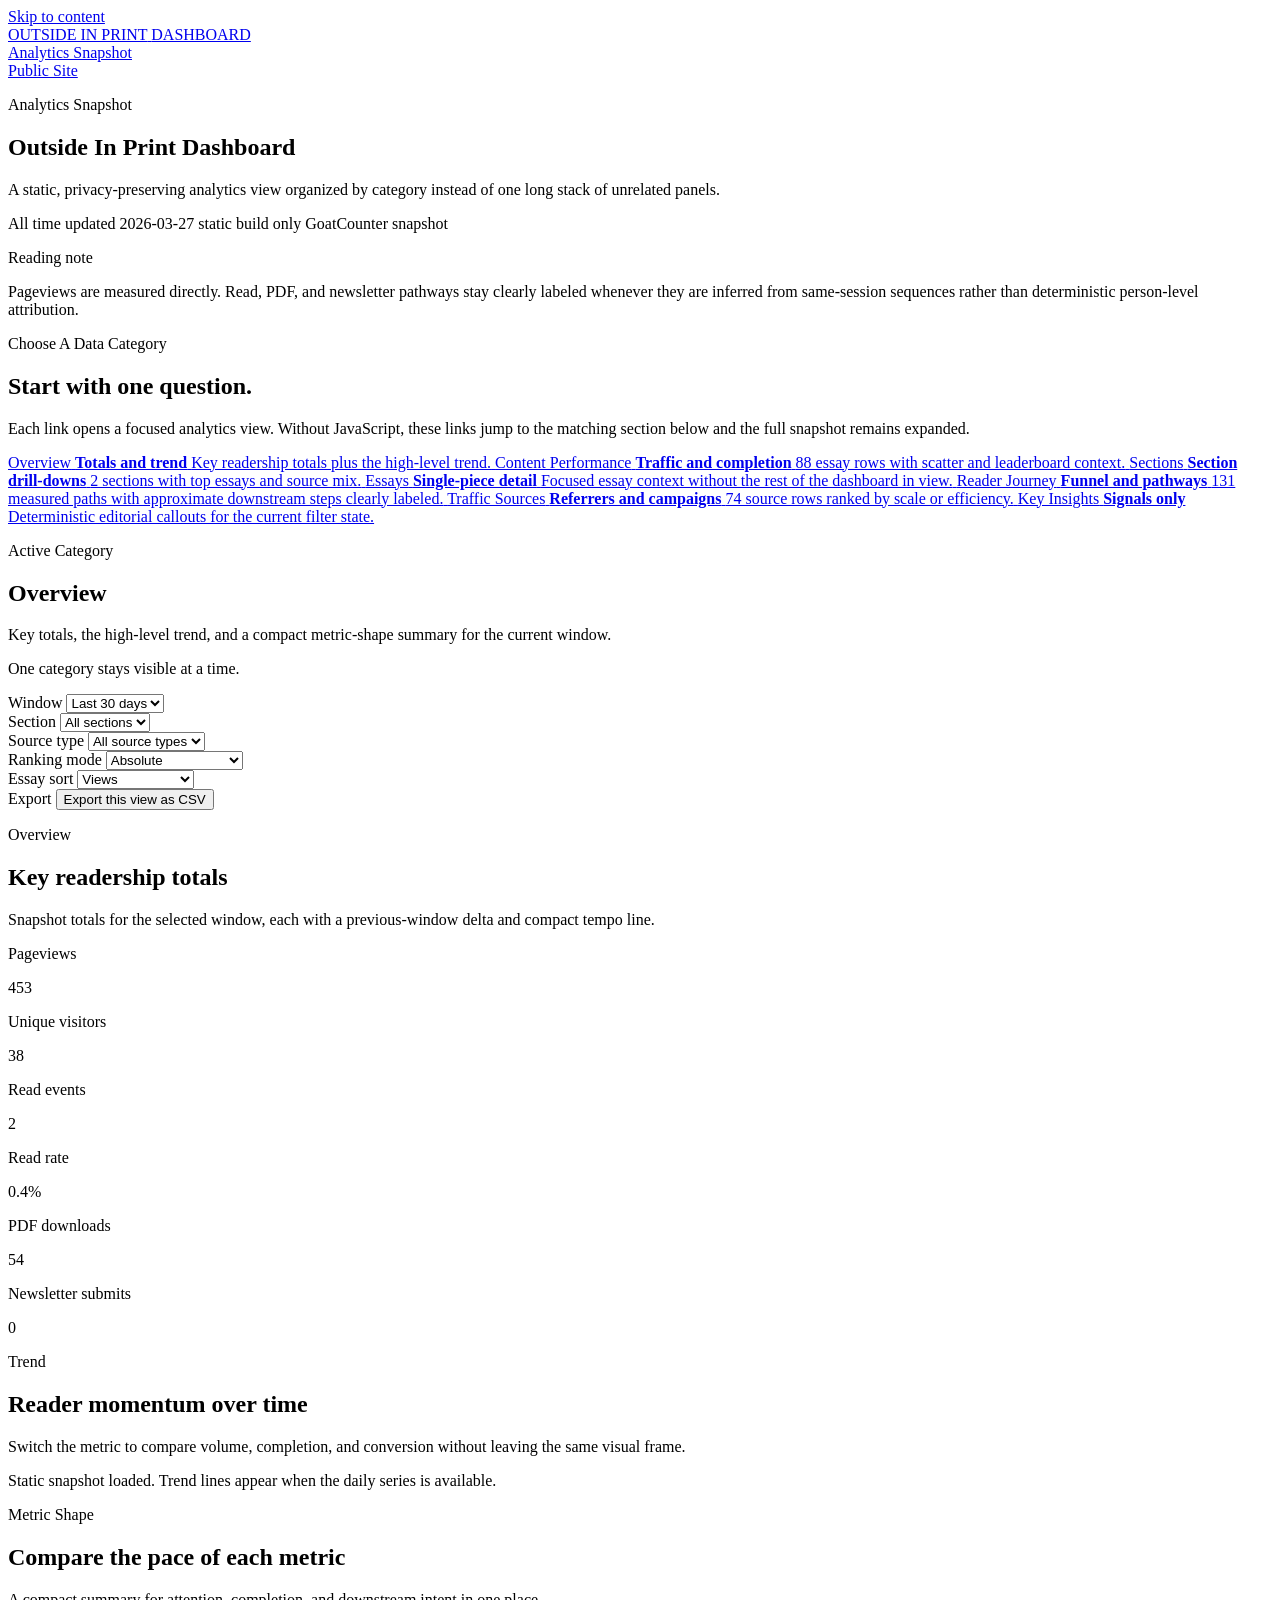
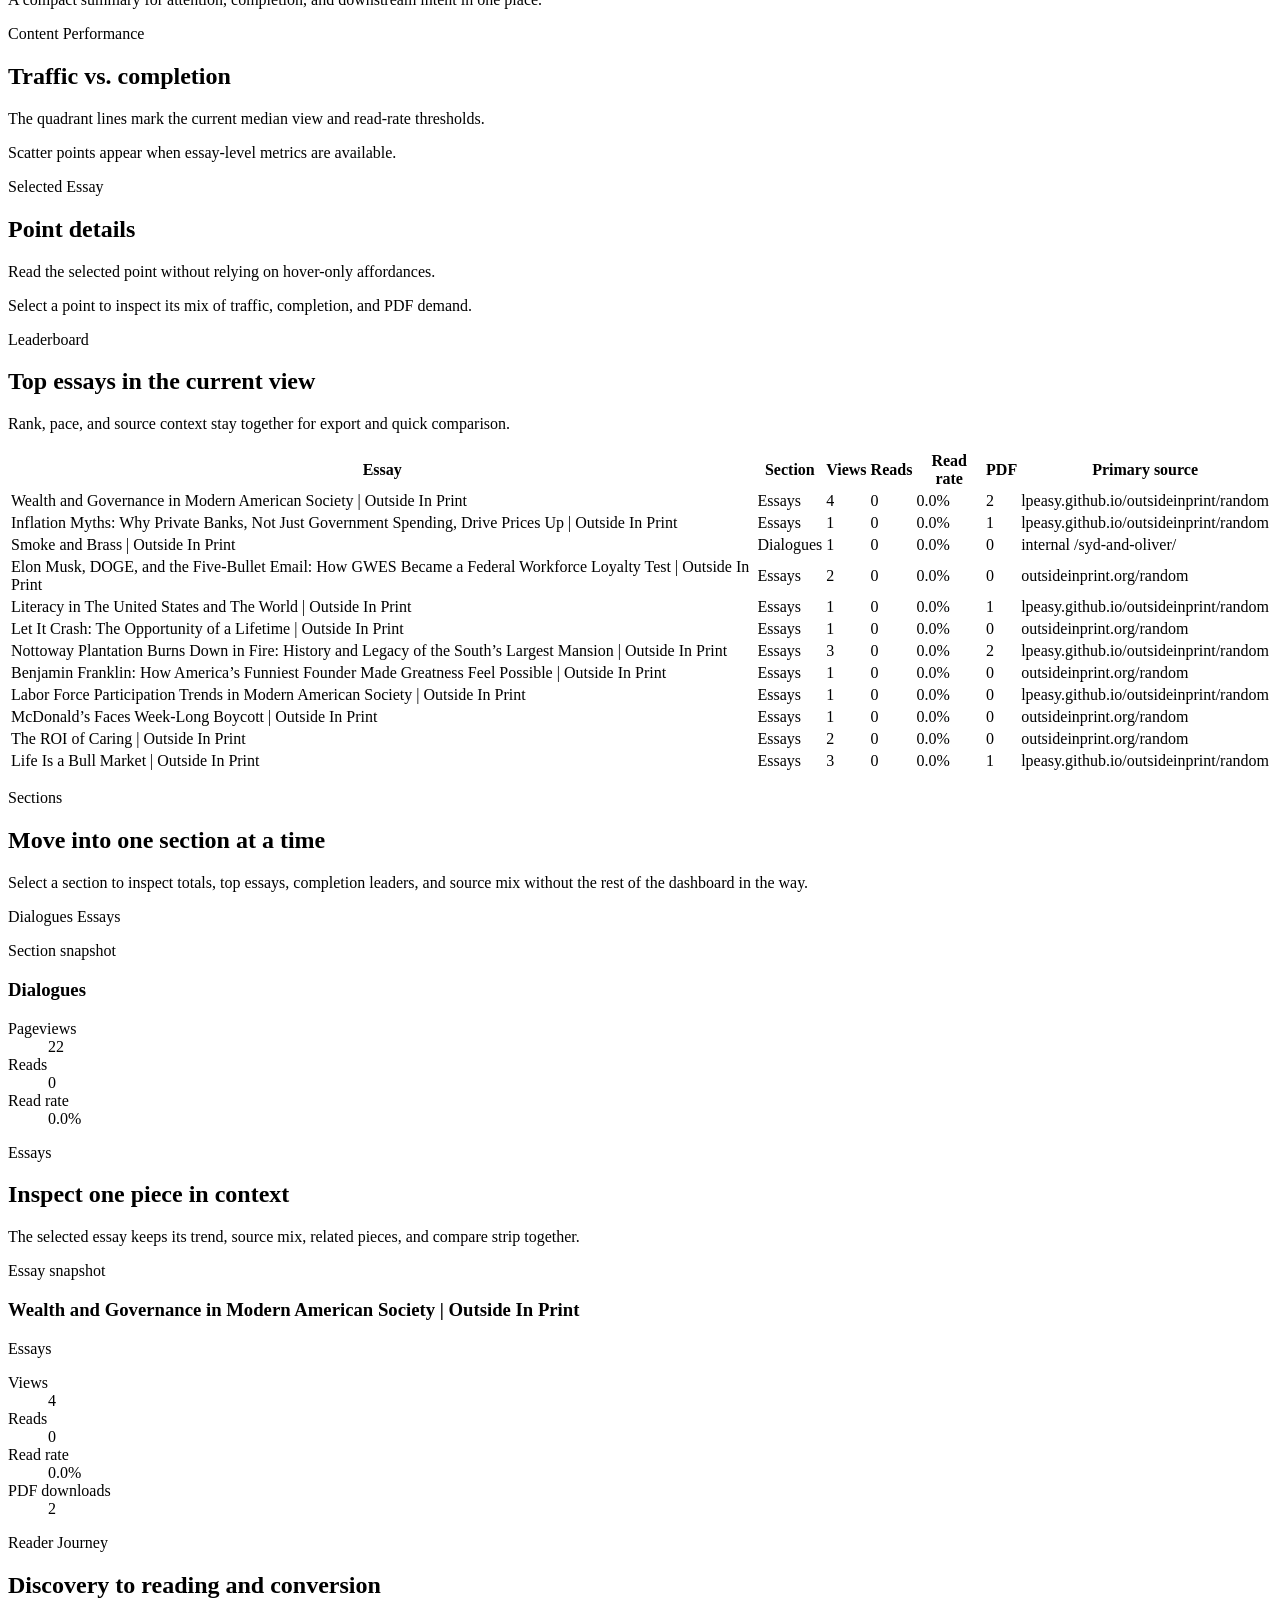
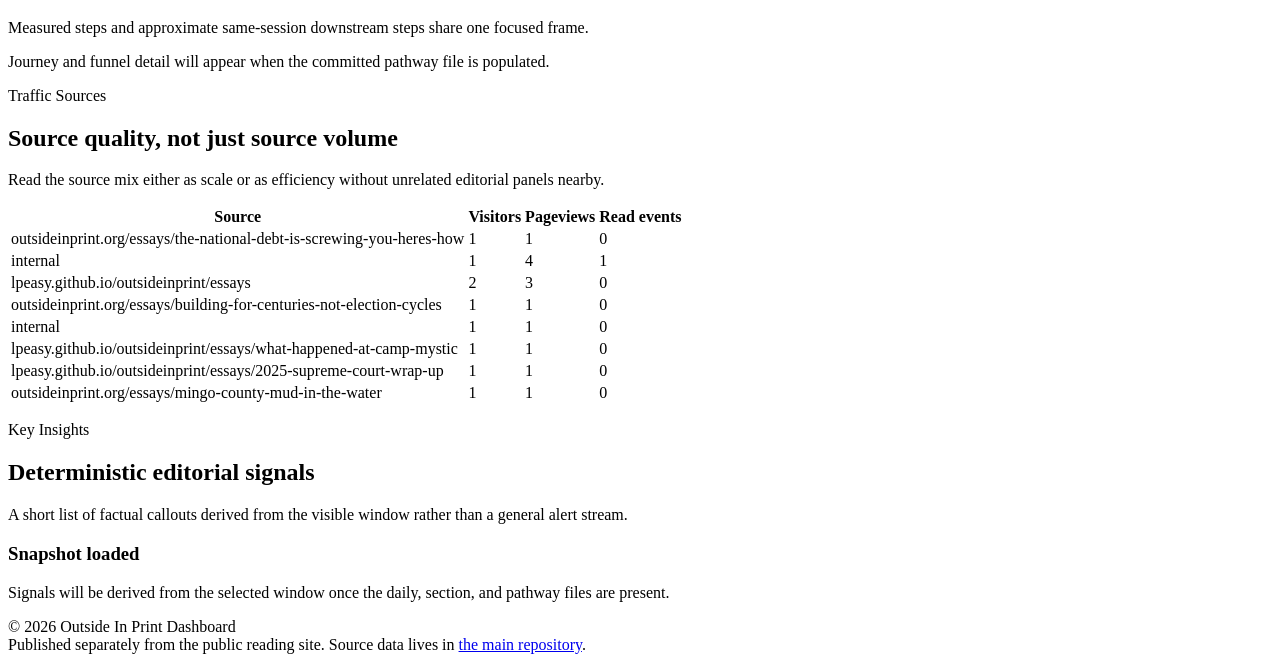
==== commit 99f59443: "Publish dashboard snapshot" ====
--- a/index.html
+++ b/index.html
@@ -1,11 +1,32 @@
-<!doctype html><html lang=en-us><head><meta name=generator content="Hugo 0.157.0"><meta charset=utf-8><meta name=viewport content="width=device-width,initial-scale=1"><title>Outside In Print Dashboard</title><link rel=canonical href=https://lpeasy.github.io/OutsideInPrintDashboard/><meta name=description content="Outside In Print is a digital imprint for essays, literature, dialogues, and working papers published as stable web editions and free PDFs."><link rel=icon href=/OutsideInPrintDashboard/favicon.svg type=image/svg+xml><meta property="og:url" content="https://lpeasy.github.io/OutsideInPrintDashboard/"><meta property="og:site_name" content="Outside In Print Dashboard"><meta property="og:title" content="Outside In Print Dashboard"><meta property="og:description" content="Outside In Print is a digital imprint for essays, literature, dialogues, and working papers published as stable web editions and free PDFs."><meta property="og:locale" content="en_us"><meta property="og:type" content="website"><meta name=twitter:card content="summary"><meta name=twitter:title content="Outside In Print Dashboard"><meta name=twitter:description content="Outside In Print is a digital imprint for essays, literature, dialogues, and working papers published as stable web editions and free PDFs."><meta itemprop=name content="Outside In Print Dashboard"><meta itemprop=description content="Outside In Print is a digital imprint for essays, literature, dialogues, and working papers published as stable web editions and free PDFs."><meta itemprop=url content="https://lpeasy.github.io/OutsideInPrintDashboard/"><link rel=stylesheet href=https://lpeasy.github.io/OutsideInPrintDashboard/css/main.min.9ef10547c167b20f40743d089a3808377069537c6ee86bdee272ed6cb39a8754.css integrity="sha256-nvEFR8Fnsg9AdD0ImjgIN3BpU3xu6Gve4nLtbLOah1Q="></head><body><a class=skip-link href=#main-content>Skip to content</a><div class=wrap><header class="masthead masthead--dashboard"><a class=brand-link href=https://lpeasy.github.io/OutsideInPrintDashboard/ aria-label="Outside In Print Dashboard home"><div class=title><span class=top>OUTSIDE IN PRINT</span>
-<span class=bottom>DASHBOARD</span></div><div class=subtitle>Analytics Snapshot</div></a><nav class=nav aria-label="Dashboard links"><a href=https://lpeasy.github.io/outsideinprint/>Public Site</a></nav></header><main id=main-content><script id=dashboard-data type=application/json>{"essays":[{"path":"/essays/the-crucifix-courage-training-to-speak-truth-in-a-false-world/","pdf_downloads":0,"primary_source":"lpeasy.github.io/outsideinprint/random","read_rate":0,"reads":0,"section":"Essays","slug":"the-crucifix-courage-training-to-speak-truth-in-a-false-world","title":"The Crucifix: Courage Training to Speak Truth in a False World | Outside In Print","views":1},{"path":"/essays/the-ledger-vol-3/","pdf_downloads":0,"primary_source":"internal /random/","read_rate":0,"reads":0,"section":"Essays","slug":"the-ledger-vol-3","title":"The Ledger, Vol. 3 | Outside In Print","views":1},{"path":"/essays/2025-supreme-court-wrap-up/","pdf_downloads":1,"primary_source":"lpeasy.github.io/outsideinprint/random","read_rate":0,"reads":0,"section":"Essays","slug":"2025-supreme-court-wrap-up","title":"2025 Supreme Court Wrap-Up | Outside In Print","views":2},{"path":"/essays/what-happened-at-camp-mystic/","pdf_downloads":0,"primary_source":"lpeasy.github.io/outsideinprint/random","read_rate":0,"reads":0,"section":"Essays","slug":"what-happened-at-camp-mystic","title":"What Happened at Camp Mystic? | Outside In Print","views":1},{"path":"/essays/the-political-economy-of-airports/","pdf_downloads":0,"primary_source":"lpeasy.github.io/outsideinprint/random","read_rate":0,"reads":0,"section":"Essays","slug":"the-political-economy-of-airports","title":"The Political Economy of Airports | Outside In Print","views":1},{"path":"/syd-and-oliver/the-new-orthodoxy/","pdf_downloads":0,"primary_source":"lpeasy.github.io/outsideinprint/random","read_rate":0,"reads":0,"section":"Syd and Oliver","slug":"the-new-orthodoxy","title":"The New Orthodoxy | Outside In Print","views":1},{"path":"/essays/dirt-is-better-than-air/","pdf_downloads":1,"primary_source":"lpeasy.github.io/outsideinprint/essays","read_rate":0,"reads":0,"section":"Essays","slug":"dirt-is-better-than-air","title":"Dirt Is Better Than Air | Outside In Print","views":2},{"path":"/essays/american-household-debt/","pdf_downloads":1,"primary_source":"lpeasy.github.io/outsideinprint/random","read_rate":0,"reads":0,"section":"Essays","slug":"american-household-debt","title":"American Household Debt | Outside In Print","views":1},{"path":"/essays/you-paid-for-that-ct-scan/","pdf_downloads":0,"primary_source":"internal /random/","read_rate":0,"reads":0,"section":"Essays","slug":"you-paid-for-that-ct-scan","title":"You Paid For That CT Scan. | Outside In Print","views":2},{"path":"/essays/moral-momentum/","pdf_downloads":0,"primary_source":"lpeasy.github.io/outsideinprint/random","read_rate":0,"reads":0,"section":"Essays","slug":"moral-momentum","title":"Moral Momentum | Outside In Print","views":1},{"path":"/essays/35-years-of-yellow-the-simpsons-time-loop/","pdf_downloads":0,"primary_source":"internal /essays/","read_rate":0,"reads":0,"section":"Essays","slug":"35-years-of-yellow-the-simpsons-time-loop","title":"35 Years of Yellow: The Simpsons Time Loop | Outside In Print","views":1},{"path":"/essays/declaring-equality/","pdf_downloads":1,"primary_source":"lpeasy.github.io/outsideinprint/random","read_rate":0,"reads":0,"section":"Essays","slug":"declaring-equality","title":"Declaring Equality? | Outside In Print","views":2},{"path":"/essays/the-national-debt-is-screwing-you-heres-how/","pdf_downloads":1,"primary_source":"lpeasy.github.io/outsideinprint/random","read_rate":0,"reads":0,"section":"Essays","slug":"the-national-debt-is-screwing-you-heres-how","title":"The National Debt Is Screwing You — Here’s How | Outside In Print","views":2},{"path":"/syd-and-oliver/smoke-and-brass/","pdf_downloads":0,"primary_source":"internal /syd-and-oliver/","read_rate":0,"reads":0,"section":"Syd and Oliver","slug":"smoke-and-brass","title":"Smoke and Brass | Outside In Print","views":1},{"path":"/essays/the-little-prince-10-powerful-quotes-that-will-change-how-you-see-life/","pdf_downloads":1,"primary_source":"lpeasy.github.io/outsideinprint/random","read_rate":0,"reads":0,"section":"Essays","slug":"the-little-prince-10-powerful-quotes-that-will-change-how-you-see-life","title":"The Little Prince: 10 Powerful Quotes That Will Change How You See Life | Outside In Print","views":2},{"path":"/essays/6-reasons-redwall-is-a-timeless-classic/","pdf_downloads":0,"primary_source":"lpeasy.github.io/outsideinprint/library","read_rate":0,"reads":0,"section":"Essays","slug":"6-reasons-redwall-is-a-timeless-classic","title":"6 Reasons Redwall Is a Timeless Classic | Outside In Print","views":1},{"path":"/essays/is-trump-seriously-asking-for-ukraines-mineral-rights-or-is-this-just-a-distraction/","pdf_downloads":2,"primary_source":"lpeasy.github.io/outsideinprint/random","read_rate":0,"reads":0,"section":"Essays","slug":"is-trump-seriously-asking-for-ukraines-mineral-rights-or-is-this-just-a-distraction","title":"Is Trump Seriously Asking for Ukraine’s Mineral Rights — Or Is This Just a Distraction? | Outside In Print","views":2},{"path":"/essays/in-the-image-of-god/","pdf_downloads":1,"primary_source":"lpeasy.github.io/outsideinprint/random","read_rate":0,"reads":0,"section":"Essays","slug":"in-the-image-of-god","title":"In The Image of God | Outside In Print","views":2},{"path":"/essays/pornography-the-modern-secular-state-religion-and-american-morality/","pdf_downloads":1,"primary_source":"lpeasy.github.io/outsideinprint/random","read_rate":0,"reads":0,"section":"Essays","slug":"pornography-the-modern-secular-state-religion-and-american-morality","title":"The Rise of Pornography and the Fall of Morality | Outside In Print","views":1},{"path":"/essays/building-for-centuries-not-election-cycles/","pdf_downloads":0,"primary_source":"lpeasy.github.io/outsideinprint/random","read_rate":0,"reads":0,"section":"Essays","slug":"building-for-centuries-not-election-cycles","title":"Building for Centuries Not Election Cycles | Outside In Print","views":1},{"path":"/essays/elon-musk-doge-and-the-five-bullet-email-how-gwes-became-a-federal-workforce-loyalty-test/","pdf_downloads":0,"primary_source":"lpeasy.github.io/outsideinprint/random","read_rate":0,"reads":0,"section":"Essays","slug":"elon-musk-doge-and-the-five-bullet-email-how-gwes-became-a-federal-workforce-loyalty-test","title":"Elon Musk, DOGE, and the Five-Bullet Email: How GWES Became a Federal Workforce Loyalty Test | Outside In Print","views":1},{"path":"/essays/life-is-a-bull-market/","pdf_downloads":1,"primary_source":"lpeasy.github.io/outsideinprint/random","read_rate":0,"reads":0,"section":"Essays","slug":"life-is-a-bull-market","title":"Life Is a Bull Market | Outside In Print","views":2},{"path":"/essays/june-27-2025-scotus-set-to-close-its-term-with-major-decisions/","pdf_downloads":1,"primary_source":"lpeasy.github.io/outsideinprint/random","read_rate":0,"reads":0,"section":"Essays","slug":"june-27-2025-scotus-set-to-close-its-term-with-major-decisions","title":"June 27, 2025 — SCOTUS Set to Close Its Term with Major Decisions | Outside In Print","views":2},{"path":"/essays/make-fighter-jets-great-again-introducing-the-f-47/","pdf_downloads":1,"primary_source":"lpeasy.github.io/outsideinprint/random","read_rate":0,"reads":0,"section":"Essays","slug":"make-fighter-jets-great-again-introducing-the-f-47","title":"Make Fighter Jets Great Again: Introducing the F-47 | Outside In Print","views":1},{"path":"/essays/how-did-mother-become-a-controversial-word-in-america/","pdf_downloads":0,"primary_source":"internal /random/","read_rate":0,"reads":0,"section":"Essays","slug":"how-did-mother-become-a-controversial-word-in-america","title":"How did “Mother” Become a Controversial Word in America? | Outside In Print","views":1},{"path":"/syd-and-oliver/the-shape-of-sacrifice/","pdf_downloads":1,"primary_source":"lpeasy.github.io/outsideinprint/start-here","read_rate":0,"reads":0,"section":"Syd and Oliver","slug":"the-shape-of-sacrifice","title":"The Shape of Sacrifice | Outside In Print","views":1},{"path":"/essays/david-attenborough-how-one-quiet-voice-made-the-whole-world-listen/","pdf_downloads":0,"primary_source":"internal /random/","read_rate":0,"reads":0,"section":"Essays","slug":"david-attenborough-how-one-quiet-voice-made-the-whole-world-listen","title":"David Attenborough: How One Quiet Voice Made the Whole World Listen | Outside In Print","views":1},{"path":"/essays/the-dolphin-company/","pdf_downloads":2,"primary_source":"lpeasy.github.io/outsideinprint/random","read_rate":33.3,"reads":1,"section":"Essays","slug":"the-dolphin-company","title":"The Dolphin Company | Outside In Print","views":3},{"path":"/syd-and-oliver/history-pushes-back/","pdf_downloads":2,"primary_source":"lpeasy.github.io/outsideinprint/random","read_rate":0,"reads":0,"section":"Syd and Oliver","slug":"history-pushes-back","title":"History Pushes Back | Outside In Print","views":3},{"path":"/essays/russias-slow-surrender-how-china-is-turning-putin-s-war-into-a-power-play/","pdf_downloads":1,"primary_source":"lpeasy.github.io/outsideinprint/random","read_rate":0,"reads":0,"section":"Essays","slug":"russias-slow-surrender-how-china-is-turning-putin-s-war-into-a-power-play","title":"Russia’s Slow Surrender: How China is Turning Putin’s War into a Power Play | Outside In Print","views":1},{"path":"/essays/how-tucson-az-plans-for-water-scarcity/","pdf_downloads":1,"primary_source":"lpeasy.github.io/outsideinprint/collections/floods-water-built-environment","read_rate":0,"reads":0,"section":"Essays","slug":"how-tucson-az-plans-for-water-scarcity","title":"How Tucson, AZ Plans for Water Scarcity | Outside In Print","views":2},{"path":"/essays/the-three-body-problem-a-sci-fi-epic-that-redefines-civilizations-place-in-the-universe/","pdf_downloads":0,"primary_source":"lpeasy.github.io/outsideinprint/random","read_rate":0,"reads":0,"section":"Essays","slug":"the-three-body-problem-a-sci-fi-epic-that-redefines-civilizations-place-in-the-universe","title":"The Three-Body Problem: A Sci-Fi Epic That Redefines Civilization’s Place in the Universe | Outside In Print","views":1},{"path":"/syd-and-oliver/peaches-or-greece/","pdf_downloads":1,"primary_source":"lpeasy.github.io/outsideinprint/random","read_rate":0,"reads":0,"section":"Syd and Oliver","slug":"peaches-or-greece","title":"Peaches or Greece | Outside In Print","views":2},{"path":"/essays/the-risk-management-buffet/","pdf_downloads":1,"primary_source":"lpeasy.github.io/outsideinprint/collections/risk-uncertainty","read_rate":0,"reads":0,"section":"Essays","slug":"the-risk-management-buffet","title":"The Risk Management Buffet | Outside In Print","views":1},{"path":"/essays/the-waters-rising-what-the-data-really-says-about-extreme-weather/","pdf_downloads":0,"primary_source":"lpeasy.github.io/outsideinprint/random","read_rate":0,"reads":0,"section":"Essays","slug":"the-waters-rising-what-the-data-really-says-about-extreme-weather","title":"The Water’s Rising: What the Data Really Says About Extreme Weather | Outside In Print","views":1},{"path":"/essays/are-we-alone/","pdf_downloads":1,"primary_source":"lpeasy.github.io/outsideinprint/random","read_rate":0,"reads":0,"section":"Essays","slug":"are-we-alone","title":"Are We Alone? | Outside In Print","views":2},{"path":"/essays/iran-fires-missiles-at-u-s-base-in-qatar-what-just-happened/","pdf_downloads":0,"primary_source":"lpeasy.github.io/outsideinprint/random","read_rate":0,"reads":0,"section":"Essays","slug":"iran-fires-missiles-at-u-s-base-in-qatar-what-just-happened","title":"Iran Fires Missiles at U.S. Base in Qatar — What Just Happened? | Outside In Print","views":1},{"path":"/essays/what-is-risk-a-four-part-framework/","pdf_downloads":1,"primary_source":"internal /collections/risk-uncertainty/","read_rate":0,"reads":0,"section":"Essays","slug":"what-is-risk-a-four-part-framework","title":"What Is Risk? A Four-Part Framework | Outside In Print","views":3},{"path":"/essays/the-structure-of-modern-american-society/","pdf_downloads":2,"primary_source":"lpeasy.github.io/outsideinprint/random","read_rate":0,"reads":0,"section":"Essays","slug":"the-structure-of-modern-american-society","title":"Wealth and Governance in Modern American Society | Outside In Print","views":3},{"path":"/essays/the-death-of-moores-law/","pdf_downloads":1,"primary_source":"lpeasy.github.io/outsideinprint/random","read_rate":0,"reads":0,"section":"Essays","slug":"the-death-of-moores-law","title":"The Death of Moore’s Law | Outside In Print","views":1},{"path":"/essays/the-100-year-flood-is-not-what-you-think/","pdf_downloads":1,"primary_source":"lpeasy.github.io/outsideinprint/random","read_rate":0,"reads":0,"section":"Essays","slug":"the-100-year-flood-is-not-what-you-think","title":"The 100-Year Flood Is Not What You Think | Outside In Print","views":3},{"path":"/essays/the-three-enemies-of-positive-outcomes/","pdf_downloads":0,"primary_source":"lpeasy.github.io/outsideinprint/random","read_rate":0,"reads":0,"section":"Essays","slug":"the-three-enemies-of-positive-outcomes","title":"The Three Enemies of Positive Outcomes | Outside In Print","views":1},{"path":"/essays/why-a-return-to-the-gold-standard-would-break-the-economy/","pdf_downloads":0,"primary_source":"lpeasy.github.io/outsideinprint/random","read_rate":0,"reads":0,"section":"Essays","slug":"why-a-return-to-the-gold-standard-would-break-the-economy","title":"Returning to the Gold Standard Will Break the Economy | Outside In Print","views":1},{"path":"/essays/why-we-celebrate-memorial-day-origins-traditions-and-importance/","pdf_downloads":0,"primary_source":"lpeasy.github.io/outsideinprint/random","read_rate":0,"reads":0,"section":"Essays","slug":"why-we-celebrate-memorial-day-origins-traditions-and-importance","title":"Why Do We Celebrate Memorial Day? Origins, Traditions, and Importance | Outside In Print","views":1},{"path":"/essays/the-privacy-paradox-why-americans-feel-powerless-over-their-personal-data/","pdf_downloads":1,"primary_source":"lpeasy.github.io/outsideinprint/random","read_rate":0,"reads":0,"section":"Essays","slug":"the-privacy-paradox-why-americans-feel-powerless-over-their-personal-data","title":"The Privacy Paradox: Why Americans Feel Powerless Over Their Personal Data | Outside In Print","views":2},{"path":"/essays/risk-management-vs-risk-analysis-whats-the-difference/","pdf_downloads":2,"primary_source":"lpeasy.github.io/outsideinprint/random","read_rate":0,"reads":0,"section":"Essays","slug":"risk-management-vs-risk-analysis-whats-the-difference","title":"Risk Management vs Risk Analysis: What’s the Difference? | Outside In Print","views":4},{"path":"/essays/the-national-flood-insurance-program/","pdf_downloads":0,"primary_source":"lpeasy.github.io/outsideinprint/random","read_rate":100,"reads":1,"section":"Essays","slug":"the-national-flood-insurance-program","title":"The National Flood Insurance Program | Outside In Print","views":1},{"path":"/essays/inflation-myths-why-private-banks-not-just-government-spending-drive-prices-up/","pdf_downloads":1,"primary_source":"lpeasy.github.io/outsideinprint/random","read_rate":0,"reads":0,"section":"Essays","slug":"inflation-myths-why-private-banks-not-just-government-spending-drive-prices-up","title":"Inflation Myths: Why Private Banks, Not Just Government Spending, Drive Prices Up | Outside In Print","views":1},{"path":"/essays/the-roi-of-caring/","pdf_downloads":0,"primary_source":"lpeasy.github.io/outsideinprint/random","read_rate":0,"reads":0,"section":"Essays","slug":"the-roi-of-caring","title":"The ROI of Caring | Outside In Print","views":1},{"path":"/essays/bidens-strategic-oil-reserve-gamble-smart-move-or-national-security-risk/","pdf_downloads":1,"primary_source":"lpeasy.github.io/outsideinprint/random","read_rate":0,"reads":0,"section":"Essays","slug":"bidens-strategic-oil-reserve-gamble-smart-move-or-national-security-risk","title":"Biden’s Strategic Oil Reserve Gamble: Smart Move or National Security Risk? | Outside In Print","views":1},{"path":"/essays/uncrustables-the-billion-dollar-peanut-butter-empire/","pdf_downloads":1,"primary_source":"lpeasy.github.io/outsideinprint/random","read_rate":0,"reads":0,"section":"Essays","slug":"uncrustables-the-billion-dollar-peanut-butter-empire","title":"Uncrustables: The Billion-Dollar Peanut Butter Empire | Outside In Print","views":1},{"path":"/essays/why-the-mexican-navy-ship-cuauhtc3a9moc-crashed-into-the-brooklyn-bridge-c9e21ab4b72e/","pdf_downloads":0,"primary_source":"lpeasy.github.io/outsideinprint/essays/the-dolphin-company","read_rate":0,"reads":0,"section":"Essays","slug":"why-the-mexican-navy-ship-cuauhtc3a9moc-crashed-into-the-brooklyn-bridge-c9e21ab4b72e","title":"Why did the Mexican Navy Ship Cuauhtémoc Crash Into the Brooklyn Bridge? | Outside In Print","views":1},{"path":"/essays/labor-force-participation-trends-in-modern-american-society/","pdf_downloads":0,"primary_source":"lpeasy.github.io/outsideinprint/random","read_rate":0,"reads":0,"section":"Essays","slug":"labor-force-participation-trends-in-modern-american-society","title":"Labor Force Participation Trends in Modern American Society | Outside In Print","views":1},{"path":"/essays/trumps-energy-revolution-fossil-fuels-climate-rollbacks-and-the-future-of-u-s-policy/","pdf_downloads":1,"primary_source":"lpeasy.github.io/outsideinprint/random","read_rate":0,"reads":0,"section":"Essays","slug":"trumps-energy-revolution-fossil-fuels-climate-rollbacks-and-the-future-of-u-s-policy","title":"Trump’s Energy Revolution: Fossil Fuels, Climate Rollbacks, and the Future of U.S. Policy | Outside In Print","views":2},{"path":"/syd-and-oliver/willful-ignorance/","pdf_downloads":2,"primary_source":"lpeasy.github.io/outsideinprint/random","read_rate":0,"reads":0,"section":"Syd and Oliver","slug":"willful-ignorance","title":"Willful Ignorance | Outside In Print","views":2},{"path":"/syd-and-oliver/without-a-word/","pdf_downloads":1,"primary_source":"lpeasy.github.io/outsideinprint/random","read_rate":0,"reads":0,"section":"Syd and Oliver","slug":"without-a-word","title":"Without A Word | Outside In Print","views":1}],"essays_timeseries":[{"path":"/essays/risk-management-vs-risk-analysis-whats-the-difference/","section":"Essays","series":[{"date":"2026-03-15","newsletter_submits":0,"pageviews":0,"pdf_downloads":0,"reads":0},{"date":"2026-03-16","newsletter_submits":0,"pageviews":0,"pdf_downloads":0,"reads":0},{"date":"2026-03-17","newsletter_submits":0,"pageviews":4,"pdf_downloads":2,"reads":0},{"date":"2026-03-18","newsletter_submits":0,"pageviews":0,"pdf_downloads":0,"reads":0},{"date":"2026-03-19","newsletter_submits":0,"pageviews":0,"pdf_downloads":0,"reads":0}],"slug":"risk-management-vs-risk-analysis-whats-the-difference","title":"Risk Management vs Risk Analysis: What’s the Difference? | Outside In Print"},{"path":"/essays/the-dolphin-company/","section":"Essays","series":[{"date":"2026-03-15","newsletter_submits":0,"pageviews":0,"pdf_downloads":0,"reads":0},{"date":"2026-03-16","newsletter_submits":0,"pageviews":1,"pdf_downloads":0,"reads":1},{"date":"2026-03-17","newsletter_submits":0,"pageviews":2,"pdf_downloads":2,"reads":0},{"date":"2026-03-18","newsletter_submits":0,"pageviews":0,"pdf_downloads":0,"reads":0},{"date":"2026-03-19","newsletter_submits":0,"pageviews":0,"pdf_downloads":0,"reads":0}],"slug":"the-dolphin-company","title":"The Dolphin Company | Outside In Print"},{"path":"/essays/what-is-risk-a-four-part-framework/","section":"Essays","series":[{"date":"2026-03-15","newsletter_submits":0,"pageviews":2,"pdf_downloads":1,"reads":0},{"date":"2026-03-16","newsletter_submits":0,"pageviews":1,"pdf_downloads":0,"reads":0},{"date":"2026-03-17","newsletter_submits":0,"pageviews":0,"pdf_downloads":0,"reads":0},{"date":"2026-03-18","newsletter_submits":0,"pageviews":0,"pdf_downloads":0,"reads":0},{"date":"2026-03-19","newsletter_submits":0,"pageviews":0,"pdf_downloads":0,"reads":0}],"slug":"what-is-risk-a-four-part-framework","title":"What Is Risk? A Four-Part Framework | Outside In Print"},{"path":"/syd-and-oliver/history-pushes-back/","section":"Syd and Oliver","series":[{"date":"2026-03-15","newsletter_submits":0,"pageviews":0,"pdf_downloads":0,"reads":0},{"date":"2026-03-16","newsletter_submits":0,"pageviews":0,"pdf_downloads":0,"reads":0},{"date":"2026-03-17","newsletter_submits":0,"pageviews":3,"pdf_downloads":2,"reads":0},{"date":"2026-03-18","newsletter_submits":0,"pageviews":0,"pdf_downloads":0,"reads":0},{"date":"2026-03-19","newsletter_submits":0,"pageviews":0,"pdf_downloads":0,"reads":0}],"slug":"history-pushes-back","title":"History Pushes Back | Outside In Print"},{"path":"/essays/the-structure-of-modern-american-society/","section":"Essays","series":[{"date":"2026-03-15","newsletter_submits":0,"pageviews":0,"pdf_downloads":0,"reads":0},{"date":"2026-03-16","newsletter_submits":0,"pageviews":0,"pdf_downloads":0,"reads":0},{"date":"2026-03-17","newsletter_submits":0,"pageviews":3,"pdf_downloads":2,"reads":0},{"date":"2026-03-18","newsletter_submits":0,"pageviews":0,"pdf_downloads":0,"reads":0},{"date":"2026-03-19","newsletter_submits":0,"pageviews":0,"pdf_downloads":0,"reads":0}],"slug":"the-structure-of-modern-american-society","title":"Wealth and Governance in Modern American Society | Outside In Print"},{"path":"/essays/the-100-year-flood-is-not-what-you-think/","section":"Essays","series":[{"date":"2026-03-15","newsletter_submits":0,"pageviews":0,"pdf_downloads":0,"reads":0},{"date":"2026-03-16","newsletter_submits":0,"pageviews":0,"pdf_downloads":0,"reads":0},{"date":"2026-03-17","newsletter_submits":0,"pageviews":2,"pdf_downloads":1,"reads":0},{"date":"2026-03-18","newsletter_submits":0,"pageviews":1,"pdf_downloads":0,"reads":0},{"date":"2026-03-19","newsletter_submits":0,"pageviews":0,"pdf_downloads":0,"reads":0}],"slug":"the-100-year-flood-is-not-what-you-think","title":"The 100-Year Flood Is Not What You Think | Outside In Print"},{"path":"/essays/how-tucson-az-plans-for-water-scarcity/","section":"Essays","series":[{"date":"2026-03-15","newsletter_submits":0,"pageviews":0,"pdf_downloads":0,"reads":0},{"date":"2026-03-16","newsletter_submits":0,"pageviews":0,"pdf_downloads":0,"reads":0},{"date":"2026-03-17","newsletter_submits":0,"pageviews":1,"pdf_downloads":1,"reads":0},{"date":"2026-03-18","newsletter_submits":0,"pageviews":1,"pdf_downloads":0,"reads":0},{"date":"2026-03-19","newsletter_submits":0,"pageviews":0,"pdf_downloads":0,"reads":0}],"slug":"how-tucson-az-plans-for-water-scarcity","title":"How Tucson, AZ Plans for Water Scarcity | Outside In Print"},{"path":"/syd-and-oliver/willful-ignorance/","section":"Syd and Oliver","series":[{"date":"2026-03-15","newsletter_submits":0,"pageviews":0,"pdf_downloads":0,"reads":0},{"date":"2026-03-16","newsletter_submits":0,"pageviews":0,"pdf_downloads":0,"reads":0},{"date":"2026-03-17","newsletter_submits":0,"pageviews":1,"pdf_downloads":1,"reads":0},{"date":"2026-03-18","newsletter_submits":0,"pageviews":0,"pdf_downloads":0,"reads":0},{"date":"2026-03-19","newsletter_submits":0,"pageviews":1,"pdf_downloads":1,"reads":0}],"slug":"willful-ignorance","title":"Willful Ignorance | Outside In Print"},{"path":"/essays/june-27-2025-scotus-set-to-close-its-term-with-major-decisions/","section":"Essays","series":[{"date":"2026-03-15","newsletter_submits":0,"pageviews":0,"pdf_downloads":0,"reads":0},{"date":"2026-03-16","newsletter_submits":0,"pageviews":0,"pdf_downloads":0,"reads":0},{"date":"2026-03-17","newsletter_submits":0,"pageviews":2,"pdf_downloads":1,"reads":0},{"date":"2026-03-18","newsletter_submits":0,"pageviews":0,"pdf_downloads":0,"reads":0},{"date":"2026-03-19","newsletter_submits":0,"pageviews":0,"pdf_downloads":0,"reads":0}],"slug":"june-27-2025-scotus-set-to-close-its-term-with-major-decisions","title":"June 27, 2025 — SCOTUS Set to Close Its Term with Major Decisions | Outside In Print"},{"path":"/essays/life-is-a-bull-market/","section":"Essays","series":[{"date":"2026-03-15","newsletter_submits":0,"pageviews":0,"pdf_downloads":0,"reads":0},{"date":"2026-03-16","newsletter_submits":0,"pageviews":0,"pdf_downloads":0,"reads":0},{"date":"2026-03-17","newsletter_submits":0,"pageviews":2,"pdf_downloads":1,"reads":0},{"date":"2026-03-18","newsletter_submits":0,"pageviews":0,"pdf_downloads":0,"reads":0},{"date":"2026-03-19","newsletter_submits":0,"pageviews":0,"pdf_downloads":0,"reads":0}],"slug":"life-is-a-bull-market","title":"Life Is a Bull Market | Outside In Print"},{"path":"/essays/the-privacy-paradox-why-americans-feel-powerless-over-their-personal-data/","section":"Essays","series":[{"date":"2026-03-15","newsletter_submits":0,"pageviews":0,"pdf_downloads":0,"reads":0},{"date":"2026-03-16","newsletter_submits":0,"pageviews":0,"pdf_downloads":0,"reads":0},{"date":"2026-03-17","newsletter_submits":0,"pageviews":2,"pdf_downloads":1,"reads":0},{"date":"2026-03-18","newsletter_submits":0,"pageviews":0,"pdf_downloads":0,"reads":0},{"date":"2026-03-19","newsletter_submits":0,"pageviews":0,"pdf_downloads":0,"reads":0}],"slug":"the-privacy-paradox-why-americans-feel-powerless-over-their-personal-data","title":"The Privacy Paradox: Why Americans Feel Powerless Over Their Personal Data | Outside In Print"},{"path":"/essays/in-the-image-of-god/","section":"Essays","series":[{"date":"2026-03-15","newsletter_submits":0,"pageviews":0,"pdf_downloads":0,"reads":0},{"date":"2026-03-16","newsletter_submits":0,"pageviews":0,"pdf_downloads":0,"reads":0},{"date":"2026-03-17","newsletter_submits":0,"pageviews":0,"pdf_downloads":0,"reads":0},{"date":"2026-03-18","newsletter_submits":0,"pageviews":2,"pdf_downloads":1,"reads":0},{"date":"2026-03-19","newsletter_submits":0,"pageviews":0,"pdf_downloads":0,"reads":0}],"slug":"in-the-image-of-god","title":"In The Image of God | Outside In Print"},{"path":"/syd-and-oliver/peaches-or-greece/","section":"Syd and Oliver","series":[{"date":"2026-03-15","newsletter_submits":0,"pageviews":0,"pdf_downloads":0,"reads":0},{"date":"2026-03-16","newsletter_submits":0,"pageviews":0,"pdf_downloads":0,"reads":0},{"date":"2026-03-17","newsletter_submits":0,"pageviews":0,"pdf_downloads":0,"reads":0},{"date":"2026-03-18","newsletter_submits":0,"pageviews":2,"pdf_downloads":1,"reads":0},{"date":"2026-03-19","newsletter_submits":0,"pageviews":0,"pdf_downloads":0,"reads":0}],"slug":"peaches-or-greece","title":"Peaches or Greece | Outside In Print"},{"path":"/essays/the-little-prince-10-powerful-quotes-that-will-change-how-you-see-life/","section":"Essays","series":[{"date":"2026-03-15","newsletter_submits":0,"pageviews":0,"pdf_downloads":0,"reads":0},{"date":"2026-03-16","newsletter_submits":0,"pageviews":0,"pdf_downloads":0,"reads":0},{"date":"2026-03-17","newsletter_submits":0,"pageviews":0,"pdf_downloads":0,"reads":0},{"date":"2026-03-18","newsletter_submits":0,"pageviews":0,"pdf_downloads":0,"reads":0},{"date":"2026-03-19","newsletter_submits":0,"pageviews":2,"pdf_downloads":1,"reads":0}],"slug":"the-little-prince-10-powerful-quotes-that-will-change-how-you-see-life","title":"The Little Prince: 10 Powerful Quotes That Will Change How You See Life | Outside In Print"},{"path":"/essays/is-trump-seriously-asking-for-ukraines-mineral-rights-or-is-this-just-a-distraction/","section":"Essays","series":[{"date":"2026-03-15","newsletter_submits":0,"pageviews":0,"pdf_downloads":0,"reads":0},{"date":"2026-03-16","newsletter_submits":0,"pageviews":0,"pdf_downloads":0,"reads":0},{"date":"2026-03-17","newsletter_submits":0,"pageviews":2,"pdf_downloads":2,"reads":0},{"date":"2026-03-18","newsletter_submits":0,"pageviews":0,"pdf_downloads":0,"reads":0},{"date":"2026-03-19","newsletter_submits":0,"pageviews":0,"pdf_downloads":0,"reads":0}],"slug":"is-trump-seriously-asking-for-ukraines-mineral-rights-or-is-this-just-a-distraction","title":"Is Trump Seriously Asking for Ukraine’s Mineral Rights — Or Is This Just a Distraction? | Outside In Print"},{"path":"/essays/the-national-debt-is-screwing-you-heres-how/","section":"Essays","series":[{"date":"2026-03-15","newsletter_submits":0,"pageviews":0,"pdf_downloads":0,"reads":0},{"date":"2026-03-16","newsletter_submits":0,"pageviews":0,"pdf_downloads":0,"reads":0},{"date":"2026-03-17","newsletter_submits":0,"pageviews":1,"pdf_downloads":1,"reads":0},{"date":"2026-03-18","newsletter_submits":0,"pageviews":1,"pdf_downloads":0,"reads":0},{"date":"2026-03-19","newsletter_submits":0,"pageviews":0,"pdf_downloads":0,"reads":0}],"slug":"the-national-debt-is-screwing-you-heres-how","title":"The National Debt Is Screwing You — Here’s How | Outside In Print"}],"journey_by_collection":[],"journey_by_essay":[{"approximate_downstream":true,"attribution_note":"Pageviews are measured directly. Read, PDF, and newsletter steps are approximate same-session downstream events.","collection":"","discovery_mode":"","discovery_type":"","module_slot":"","newsletter_rate":0,"newsletter_submits":0,"path":"/essays/what-happened-at-camp-mystic/","pdf_downloads":0,"pdf_rate":0,"read_rate":0,"reads":0,"section":"Essays","slug":"what-happened-at-camp-mystic","title":"What Happened at Camp Mystic? | Outside In Print","views":1},{"approximate_downstream":true,"attribution_note":"Pageviews are measured directly. Read, PDF, and newsletter steps are approximate same-session downstream events.","collection":"","discovery_mode":"","discovery_type":"","module_slot":"","newsletter_rate":0,"newsletter_submits":0,"path":"/essays/why-we-celebrate-memorial-day-origins-traditions-and-importance/","pdf_downloads":0,"pdf_rate":0,"read_rate":0,"reads":0,"section":"Essays","slug":"why-we-celebrate-memorial-day-origins-traditions-and-importance","title":"Why Do We Celebrate Memorial Day? Origins, Traditions, and Importance | Outside In Print","views":1},{"approximate_downstream":true,"attribution_note":"Pageviews are measured directly. Read, PDF, and newsletter steps are approximate same-session downstream events.","collection":"","discovery_mode":"","discovery_type":"","module_slot":"","newsletter_rate":0,"newsletter_submits":0,"path":"/essays/june-27-2025-scotus-set-to-close-its-term-with-major-decisions/","pdf_downloads":1,"pdf_rate":50,"read_rate":0,"reads":0,"section":"Essays","slug":"june-27-2025-scotus-set-to-close-its-term-with-major-decisions","title":"June 27, 2025 — SCOTUS Set to Close Its Term with Major Decisions | Outside In Print","views":2},{"approximate_downstream":true,"attribution_note":"Pageviews are measured directly. Read, PDF, and newsletter steps are approximate same-session downstream events.","collection":"","discovery_mode":"","discovery_type":"","module_slot":"","newsletter_rate":0,"newsletter_submits":0,"path":"/essays/building-for-centuries-not-election-cycles/","pdf_downloads":0,"pdf_rate":0,"read_rate":0,"reads":0,"section":"Essays","slug":"building-for-centuries-not-election-cycles","title":"Building for Centuries Not Election Cycles | Outside In Print","views":1},{"approximate_downstream":true,"attribution_note":"Pageviews are measured directly. Read, PDF, and newsletter steps are approximate same-session downstream events.","collection":"","discovery_mode":"","discovery_type":"","module_slot":"","newsletter_rate":0,"newsletter_submits":0,"path":"/essays/iran-fires-missiles-at-u-s-base-in-qatar-what-just-happened/","pdf_downloads":0,"pdf_rate":0,"read_rate":0,"reads":0,"section":"Essays","slug":"iran-fires-missiles-at-u-s-base-in-qatar-what-just-happened","title":"Iran Fires Missiles at U.S. Base in Qatar — What Just Happened? | Outside In Print","views":1},{"approximate_downstream":true,"attribution_note":"Pageviews are measured directly. Read, PDF, and newsletter steps are approximate same-session downstream events.","collection":"","discovery_mode":"","discovery_type":"","module_slot":"","newsletter_rate":0,"newsletter_submits":0,"path":"/essays/the-little-prince-10-powerful-quotes-that-will-change-how-you-see-life/","pdf_downloads":1,"pdf_rate":50,"read_rate":0,"reads":0,"section":"Essays","slug":"the-little-prince-10-powerful-quotes-that-will-change-how-you-see-life","title":"The Little Prince: 10 Powerful Quotes That Will Change How You See Life | Outside In Print","views":2},{"approximate_downstream":true,"attribution_note":"Pageviews are measured directly. Read, PDF, and newsletter steps are approximate same-session downstream events.","collection":"","discovery_mode":"","discovery_type":"","module_slot":"","newsletter_rate":0,"newsletter_submits":0,"path":"/essays/dirt-is-better-than-air/","pdf_downloads":1,"pdf_rate":50,"read_rate":0,"reads":0,"section":"Essays","slug":"dirt-is-better-than-air","title":"Dirt Is Better Than Air | Outside In Print","views":2},{"approximate_downstream":true,"attribution_note":"Pageviews are measured directly. Read, PDF, and newsletter steps are approximate same-session downstream events.","collection":"","discovery_mode":"","discovery_type":"","module_slot":"","newsletter_rate":0,"newsletter_submits":0,"path":"/syd-and-oliver/the-shape-of-sacrifice/","pdf_downloads":1,"pdf_rate":100,"read_rate":0,"reads":0,"section":"Syd and Oliver","slug":"the-shape-of-sacrifice","title":"The Shape of Sacrifice | Outside In Print","views":1},{"approximate_downstream":true,"attribution_note":"Pageviews are measured directly. Read, PDF, and newsletter steps are approximate same-session downstream events.","collection":"","discovery_mode":"","discovery_type":"","module_slot":"","newsletter_rate":0,"newsletter_submits":0,"path":"/essays/the-privacy-paradox-why-americans-feel-powerless-over-their-personal-data/","pdf_downloads":1,"pdf_rate":50,"read_rate":0,"reads":0,"section":"Essays","slug":"the-privacy-paradox-why-americans-feel-powerless-over-their-personal-data","title":"The Privacy Paradox: Why Americans Feel Powerless Over Their Personal Data | Outside In Print","views":2},{"approximate_downstream":true,"attribution_note":"Pageviews are measured directly. Read, PDF, and newsletter steps are approximate same-session downstream events.","collection":"","discovery_mode":"","discovery_type":"","module_slot":"","newsletter_rate":0,"newsletter_submits":0,"path":"/essays/why-a-return-to-the-gold-standard-would-break-the-economy/","pdf_downloads":0,"pdf_rate":0,"read_rate":0,"reads":0,"section":"Essays","slug":"why-a-return-to-the-gold-standard-would-break-the-economy","title":"Returning to the Gold Standard Will Break the Economy | Outside In Print","views":1},{"approximate_downstream":true,"attribution_note":"Pageviews are measured directly. Read, PDF, and newsletter steps are approximate same-session downstream events.","collection":"","discovery_mode":"","discovery_type":"","module_slot":"","newsletter_rate":0,"newsletter_submits":0,"path":"/essays/the-risk-management-buffet/","pdf_downloads":1,"pdf_rate":100,"read_rate":0,"reads":0,"section":"Essays","slug":"the-risk-management-buffet","title":"The Risk Management Buffet | Outside In Print","views":1},{"approximate_downstream":true,"attribution_note":"Pageviews are measured directly. Read, PDF, and newsletter steps are approximate same-session downstream events.","collection":"","discovery_mode":"","discovery_type":"","module_slot":"","newsletter_rate":0,"newsletter_submits":0,"path":"/essays/how-tucson-az-plans-for-water-scarcity/","pdf_downloads":1,"pdf_rate":50,"read_rate":0,"reads":0,"section":"Essays","slug":"how-tucson-az-plans-for-water-scarcity","title":"How Tucson, AZ Plans for Water Scarcity | Outside In Print","views":2},{"approximate_downstream":true,"attribution_note":"Pageviews are measured directly. Read, PDF, and newsletter steps are approximate same-session downstream events.","collection":"","discovery_mode":"","discovery_type":"","module_slot":"","newsletter_rate":0,"newsletter_submits":0,"path":"/essays/the-three-enemies-of-positive-outcomes/","pdf_downloads":0,"pdf_rate":0,"read_rate":0,"reads":0,"section":"Essays","slug":"the-three-enemies-of-positive-outcomes","title":"The Three Enemies of Positive Outcomes | Outside In Print","views":1},{"approximate_downstream":true,"attribution_note":"Pageviews are measured directly. Read, PDF, and newsletter steps are approximate same-session downstream events.","collection":"","discovery_mode":"","discovery_type":"","module_slot":"","newsletter_rate":0,"newsletter_submits":0,"path":"/essays/the-national-debt-is-screwing-you-heres-how/","pdf_downloads":1,"pdf_rate":50,"read_rate":0,"reads":0,"section":"Essays","slug":"the-national-debt-is-screwing-you-heres-how","title":"The National Debt Is Screwing You — Here’s How | Outside In Print","views":2},{"approximate_downstream":true,"attribution_note":"Pageviews are measured directly. Read, PDF, and newsletter steps are approximate same-session downstream events.","collection":"","discovery_mode":"","discovery_type":"","module_slot":"","newsletter_rate":0,"newsletter_submits":0,"path":"/essays/elon-musk-doge-and-the-five-bullet-email-how-gwes-became-a-federal-workforce-loyalty-test/","pdf_downloads":0,"pdf_rate":0,"read_rate":0,"reads":0,"section":"Essays","slug":"elon-musk-doge-and-the-five-bullet-email-how-gwes-became-a-federal-workforce-loyalty-test","title":"Elon Musk, DOGE, and the Five-Bullet Email: How GWES Became a Federal Workforce Loyalty Test | Outside In Print","views":1},{"approximate_downstream":true,"attribution_note":"Pageviews are measured directly. Read, PDF, and newsletter steps are approximate same-session downstream events.","collection":"","discovery_mode":"","discovery_type":"","module_slot":"","newsletter_rate":0,"newsletter_submits":0,"path":"/essays/the-waters-rising-what-the-data-really-says-about-extreme-weather/","pdf_downloads":0,"pdf_rate":0,"read_rate":0,"reads":0,"section":"Essays","slug":"the-waters-rising-what-the-data-really-says-about-extreme-weather","title":"The Water’s Rising: What the Data Really Says About Extreme Weather | Outside In Print","views":1},{"approximate_downstream":true,"attribution_note":"Pageviews are measured directly. Read, PDF, and newsletter steps are approximate same-session downstream events.","collection":"","discovery_mode":"","discovery_type":"","module_slot":"","newsletter_rate":0,"newsletter_submits":0,"path":"/essays/trumps-energy-revolution-fossil-fuels-climate-rollbacks-and-the-future-of-u-s-policy/","pdf_downloads":1,"pdf_rate":50,"read_rate":0,"reads":0,"section":"Essays","slug":"trumps-energy-revolution-fossil-fuels-climate-rollbacks-and-the-future-of-u-s-policy","title":"Trump’s Energy Revolution: Fossil Fuels, Climate Rollbacks, and the Future of U.S. Policy | Outside In Print","views":2},{"approximate_downstream":true,"attribution_note":"Pageviews are measured directly. Read, PDF, and newsletter steps are approximate same-session downstream events.","collection":"","discovery_mode":"","discovery_type":"","module_slot":"","newsletter_rate":0,"newsletter_submits":0,"path":"/essays/the-national-flood-insurance-program/","pdf_downloads":0,"pdf_rate":0,"read_rate":0,"reads":0,"section":"Essays","slug":"the-national-flood-insurance-program","title":"The National Flood Insurance Program | Outside In Print","views":1},{"approximate_downstream":true,"attribution_note":"Pageviews are measured directly. Read, PDF, and newsletter steps are approximate same-session downstream events.","collection":"","discovery_mode":"","discovery_type":"","module_slot":"","newsletter_rate":0,"newsletter_submits":0,"path":"/essays/35-years-of-yellow-the-simpsons-time-loop/","pdf_downloads":0,"pdf_rate":0,"read_rate":0,"reads":0,"section":"Essays","slug":"35-years-of-yellow-the-simpsons-time-loop","title":"35 Years of Yellow: The Simpsons Time Loop | Outside In Print","views":1},{"approximate_downstream":true,"attribution_note":"Pageviews are measured directly. Read, PDF, and newsletter steps are approximate same-session downstream events.","collection":"","discovery_mode":"","discovery_type":"","module_slot":"","newsletter_rate":0,"newsletter_submits":0,"path":"/essays/pornography-the-modern-secular-state-religion-and-american-morality/","pdf_downloads":1,"pdf_rate":100,"read_rate":0,"reads":0,"section":"Essays","slug":"pornography-the-modern-secular-state-religion-and-american-morality","title":"The Rise of Pornography and the Fall of Morality | Outside In Print","views":1},{"approximate_downstream":true,"attribution_note":"Pageviews are measured directly. Read, PDF, and newsletter steps are approximate same-session downstream events.","collection":"","discovery_mode":"","discovery_type":"","module_slot":"","newsletter_rate":0,"newsletter_submits":0,"path":"/essays/the-structure-of-modern-american-society/","pdf_downloads":2,"pdf_rate":66.7,"read_rate":0,"reads":0,"section":"Essays","slug":"the-structure-of-modern-american-society","title":"Wealth and Governance in Modern American Society | Outside In Print","views":3},{"approximate_downstream":true,"attribution_note":"Pageviews are measured directly. Read, PDF, and newsletter steps are approximate same-session downstream events.","collection":"","discovery_mode":"","discovery_type":"","module_slot":"","newsletter_rate":0,"newsletter_submits":0,"path":"/essays/6-reasons-redwall-is-a-timeless-classic/","pdf_downloads":0,"pdf_rate":0,"read_rate":0,"reads":0,"section":"Essays","slug":"6-reasons-redwall-is-a-timeless-classic","title":"6 Reasons Redwall Is a Timeless Classic | Outside In Print","views":1},{"approximate_downstream":true,"attribution_note":"Pageviews are measured directly. Read, PDF, and newsletter steps are approximate same-session downstream events.","collection":"","discovery_mode":"","discovery_type":"","module_slot":"","newsletter_rate":0,"newsletter_submits":0,"path":"/essays/labor-force-participation-trends-in-modern-american-society/","pdf_downloads":0,"pdf_rate":0,"read_rate":0,"reads":0,"section":"Essays","slug":"labor-force-participation-trends-in-modern-american-society","title":"Labor Force Participation Trends in Modern American Society | Outside In Print","views":1},{"approximate_downstream":true,"attribution_note":"Pageviews are measured directly. Read, PDF, and newsletter steps are approximate same-session downstream events.","collection":"","discovery_mode":"","discovery_type":"","module_slot":"","newsletter_rate":0,"newsletter_submits":0,"path":"/essays/the-three-body-problem-a-sci-fi-epic-that-redefines-civilizations-place-in-the-universe/","pdf_downloads":0,"pdf_rate":0,"read_rate":0,"reads":0,"section":"Essays","slug":"the-three-body-problem-a-sci-fi-epic-that-redefines-civilizations-place-in-the-universe","title":"The Three-Body Problem: A Sci-Fi Epic That Redefines Civilization’s Place in the Universe | Outside In Print","views":1},{"approximate_downstream":true,"attribution_note":"Pageviews are measured directly. Read, PDF, and newsletter steps are approximate same-session downstream events.","collection":"","discovery_mode":"","discovery_type":"","module_slot":"","newsletter_rate":0,"newsletter_submits":0,"path":"/essays/the-death-of-moores-law/","pdf_downloads":1,"pdf_rate":100,"read_rate":0,"reads":0,"section":"Essays","slug":"the-death-of-moores-law","title":"The Death of Moore’s Law | Outside In Print","views":1},{"approximate_downstream":true,"attribution_note":"Pageviews are measured directly. Read, PDF, and newsletter steps are approximate same-session downstream events.","collection":"","discovery_mode":"","discovery_type":"","module_slot":"","newsletter_rate":0,"newsletter_submits":0,"path":"/syd-and-oliver/without-a-word/","pdf_downloads":1,"pdf_rate":100,"read_rate":0,"reads":0,"section":"Syd and Oliver","slug":"without-a-word","title":"Without A Word | Outside In Print","views":1},{"approximate_downstream":true,"attribution_note":"Pageviews are measured directly. Read, PDF, and newsletter steps are approximate same-session downstream events.","collection":"","discovery_mode":"","discovery_type":"","module_slot":"","newsletter_rate":0,"newsletter_submits":0,"path":"/essays/russias-slow-surrender-how-china-is-turning-putin-s-war-into-a-power-play/","pdf_downloads":1,"pdf_rate":100,"read_rate":0,"reads":0,"section":"Essays","slug":"russias-slow-surrender-how-china-is-turning-putin-s-war-into-a-power-play","title":"Russia’s Slow Surrender: How China is Turning Putin’s War into a Power Play | Outside In Print","views":1},{"approximate_downstream":true,"attribution_note":"Pageviews are measured directly. Read, PDF, and newsletter steps are approximate same-session downstream events.","collection":"","discovery_mode":"","discovery_type":"","module_slot":"","newsletter_rate":0,"newsletter_submits":0,"path":"/essays/you-paid-for-that-ct-scan/","pdf_downloads":0,"pdf_rate":0,"read_rate":0,"reads":0,"section":"Essays","slug":"you-paid-for-that-ct-scan","title":"You Paid For That CT Scan. | Outside In Print","views":2},{"approximate_downstream":true,"attribution_note":"Pageviews are measured directly. Read, PDF, and newsletter steps are approximate same-session downstream events.","collection":"","discovery_mode":"","discovery_type":"","module_slot":"","newsletter_rate":0,"newsletter_submits":0,"path":"/syd-and-oliver/smoke-and-brass/","pdf_downloads":0,"pdf_rate":0,"read_rate":0,"reads":0,"section":"Syd and Oliver","slug":"smoke-and-brass","title":"Smoke and Brass | Outside In Print","views":1},{"approximate_downstream":true,"attribution_note":"Pageviews are measured directly. Read, PDF, and newsletter steps are approximate same-session downstream events.","collection":"","discovery_mode":"","discovery_type":"","module_slot":"","newsletter_rate":0,"newsletter_submits":0,"path":"/essays/inflation-myths-why-private-banks-not-just-government-spending-drive-prices-up/","pdf_downloads":1,"pdf_rate":100,"read_rate":0,"reads":0,"section":"Essays","slug":"inflation-myths-why-private-banks-not-just-government-spending-drive-prices-up","title":"Inflation Myths: Why Private Banks, Not Just Government Spending, Drive Prices Up | Outside In Print","views":1},{"approximate_downstream":true,"attribution_note":"Pageviews are measured directly. Read, PDF, and newsletter steps are approximate same-session downstream events.","collection":"","discovery_mode":"","discovery_type":"","module_slot":"","newsletter_rate":0,"newsletter_submits":0,"path":"/essays/the-100-year-flood-is-not-what-you-think/","pdf_downloads":1,"pdf_rate":33.3,"read_rate":0,"reads":0,"section":"Essays","slug":"the-100-year-flood-is-not-what-you-think","title":"The 100-Year Flood Is Not What You Think | Outside In Print","views":3},{"approximate_downstream":true,"attribution_note":"Pageviews are measured directly. Read, PDF, and newsletter steps are approximate same-session downstream events.","collection":"","discovery_mode":"","discovery_type":"","module_slot":"","newsletter_rate":0,"newsletter_submits":0,"path":"/essays/bidens-strategic-oil-reserve-gamble-smart-move-or-national-security-risk/","pdf_downloads":1,"pdf_rate":100,"read_rate":0,"reads":0,"section":"Essays","slug":"bidens-strategic-oil-reserve-gamble-smart-move-or-national-security-risk","title":"Biden’s Strategic Oil Reserve Gamble: Smart Move or National Security Risk? | Outside In Print","views":1},{"approximate_downstream":true,"attribution_note":"Pageviews are measured directly. Read, PDF, and newsletter steps are approximate same-session downstream events.","collection":"","discovery_mode":"","discovery_type":"","module_slot":"","newsletter_rate":0,"newsletter_submits":0,"path":"/essays/american-household-debt/","pdf_downloads":1,"pdf_rate":100,"read_rate":0,"reads":0,"section":"Essays","slug":"american-household-debt","title":"American Household Debt | Outside In Print","views":1},{"approximate_downstream":true,"attribution_note":"Pageviews are measured directly. Read, PDF, and newsletter steps are approximate same-session downstream events.","collection":"","discovery_mode":"","discovery_type":"","module_slot":"","newsletter_rate":0,"newsletter_submits":0,"path":"/essays/the-dolphin-company/","pdf_downloads":2,"pdf_rate":66.7,"read_rate":33.3,"reads":1,"section":"Essays","slug":"the-dolphin-company","title":"The Dolphin Company | Outside In Print","views":3},{"approximate_downstream":true,"attribution_note":"Pageviews are measured directly. Read, PDF, and newsletter steps are approximate same-session downstream events.","collection":"","discovery_mode":"","discovery_type":"","module_slot":"","newsletter_rate":0,"newsletter_submits":0,"path":"/syd-and-oliver/peaches-or-greece/","pdf_downloads":1,"pdf_rate":50,"read_rate":0,"reads":0,"section":"Syd and Oliver","slug":"peaches-or-greece","title":"Peaches or Greece | Outside In Print","views":2},{"approximate_downstream":true,"attribution_note":"Pageviews are measured directly. Read, PDF, and newsletter steps are approximate same-session downstream events.","collection":"","discovery_mode":"","discovery_type":"","module_slot":"","newsletter_rate":0,"newsletter_submits":0,"path":"/essays/are-we-alone/","pdf_downloads":1,"pdf_rate":50,"read_rate":0,"reads":0,"section":"Essays","slug":"are-we-alone","title":"Are We Alone? | Outside In Print","views":2},{"approximate_downstream":true,"attribution_note":"Pageviews are measured directly. Read, PDF, and newsletter steps are approximate same-session downstream events.","collection":"","discovery_mode":"","discovery_type":"","module_slot":"","newsletter_rate":0,"newsletter_submits":0,"path":"/essays/2025-supreme-court-wrap-up/","pdf_downloads":1,"pdf_rate":50,"read_rate":0,"reads":0,"section":"Essays","slug":"2025-supreme-court-wrap-up","title":"2025 Supreme Court Wrap-Up | Outside In Print","views":2},{"approximate_downstream":true,"attribution_note":"Pageviews are measured directly. Read, PDF, and newsletter steps are approximate same-session downstream events.","collection":"","discovery_mode":"","discovery_type":"","module_slot":"","newsletter_rate":0,"newsletter_submits":0,"path":"/essays/the-political-economy-of-airports/","pdf_downloads":0,"pdf_rate":0,"read_rate":0,"reads":0,"section":"Essays","slug":"the-political-economy-of-airports","title":"The Political Economy of Airports | Outside In Print","views":1},{"approximate_downstream":true,"attribution_note":"Pageviews are measured directly. Read, PDF, and newsletter steps are approximate same-session downstream events.","collection":"","discovery_mode":"","discovery_type":"","module_slot":"","newsletter_rate":0,"newsletter_submits":0,"path":"/syd-and-oliver/willful-ignorance/","pdf_downloads":2,"pdf_rate":100,"read_rate":0,"reads":0,"section":"Syd and Oliver","slug":"willful-ignorance","title":"Willful Ignorance | Outside In Print","views":2},{"approximate_downstream":true,"attribution_note":"Pageviews are measured directly. Read, PDF, and newsletter steps are approximate same-session downstream events.","collection":"","discovery_mode":"","discovery_type":"","module_slot":"","newsletter_rate":0,"newsletter_submits":0,"path":"/essays/uncrustables-the-billion-dollar-peanut-butter-empire/","pdf_downloads":1,"pdf_rate":100,"read_rate":0,"reads":0,"section":"Essays","slug":"uncrustables-the-billion-dollar-peanut-butter-empire","title":"Uncrustables: The Billion-Dollar Peanut Butter Empire | Outside In Print","views":1},{"approximate_downstream":true,"attribution_note":"Pageviews are measured directly. Read, PDF, and newsletter steps are approximate same-session downstream events.","collection":"","discovery_mode":"","discovery_type":"","module_slot":"","newsletter_rate":0,"newsletter_submits":0,"path":"/syd-and-oliver/history-pushes-back/","pdf_downloads":2,"pdf_rate":66.7,"read_rate":0,"reads":0,"section":"Syd and Oliver","slug":"history-pushes-back","title":"History Pushes Back | Outside In Print","views":3},{"approximate_downstream":true,"attribution_note":"Pageviews are measured directly. Read, PDF, and newsletter steps are approximate same-session downstream events.","collection":"","discovery_mode":"","discovery_type":"","module_slot":"","newsletter_rate":0,"newsletter_submits":0,"path":"/essays/in-the-image-of-god/","pdf_downloads":1,"pdf_rate":50,"read_rate":0,"reads":0,"section":"Essays","slug":"in-the-image-of-god","title":"In The Image of God | Outside In Print","views":2},{"approximate_downstream":true,"attribution_note":"Pageviews are measured directly. Read, PDF, and newsletter steps are approximate same-session downstream events.","collection":"","discovery_mode":"","discovery_type":"","module_slot":"","newsletter_rate":0,"newsletter_submits":0,"path":"/essays/risk-management-vs-risk-analysis-whats-the-difference/","pdf_downloads":2,"pdf_rate":50,"read_rate":0,"reads":0,"section":"Essays","slug":"risk-management-vs-risk-analysis-whats-the-difference","title":"Risk Management vs Risk Analysis: What’s the Difference? | Outside In Print","views":4},{"approximate_downstream":true,"attribution_note":"Pageviews are measured directly. Read, PDF, and newsletter steps are approximate same-session downstream events.","collection":"","discovery_mode":"","discovery_type":"","module_slot":"","newsletter_rate":0,"newsletter_submits":0,"path":"/essays/moral-momentum/","pdf_downloads":0,"pdf_rate":0,"read_rate":0,"reads":0,"section":"Essays","slug":"moral-momentum","title":"Moral Momentum | Outside In Print","views":1},{"approximate_downstream":true,"attribution_note":"Pageviews are measured directly. Read, PDF, and newsletter steps are approximate same-session downstream events.","collection":"","discovery_mode":"","discovery_type":"","module_slot":"","newsletter_rate":0,"newsletter_submits":0,"path":"/essays/make-fighter-jets-great-again-introducing-the-f-47/","pdf_downloads":1,"pdf_rate":100,"read_rate":0,"reads":0,"section":"Essays","slug":"make-fighter-jets-great-again-introducing-the-f-47","title":"Make Fighter Jets Great Again: Introducing the F-47 | Outside In Print","views":1},{"approximate_downstream":true,"attribution_note":"Pageviews are measured directly. Read, PDF, and newsletter steps are approximate same-session downstream events.","collection":"","discovery_mode":"","discovery_type":"","module_slot":"","newsletter_rate":0,"newsletter_submits":0,"path":"/essays/david-attenborough-how-one-quiet-voice-made-the-whole-world-listen/","pdf_downloads":0,"pdf_rate":0,"read_rate":0,"reads":0,"section":"Essays","slug":"david-attenborough-how-one-quiet-voice-made-the-whole-world-listen","title":"David Attenborough: How One Quiet Voice Made the Whole World Listen | Outside In Print","views":1},{"approximate_downstream":true,"attribution_note":"Pageviews are measured directly. Read, PDF, and newsletter steps are approximate same-session downstream events.","collection":"","discovery_mode":"","discovery_type":"","module_slot":"","newsletter_rate":0,"newsletter_submits":0,"path":"/essays/life-is-a-bull-market/","pdf_downloads":1,"pdf_rate":50,"read_rate":0,"reads":0,"section":"Essays","slug":"life-is-a-bull-market","title":"Life Is a Bull Market | Outside In Print","views":2},{"approximate_downstream":true,"attribution_note":"Pageviews are measured directly. Read, PDF, and newsletter steps are approximate same-session downstream events.","collection":"","discovery_mode":"","discovery_type":"","module_slot":"","newsletter_rate":0,"newsletter_submits":0,"path":"/essays/the-crucifix-courage-training-to-speak-truth-in-a-false-world/","pdf_downloads":0,"pdf_rate":0,"read_rate":0,"reads":0,"section":"Essays","slug":"the-crucifix-courage-training-to-speak-truth-in-a-false-world","title":"The Crucifix: Courage Training to Speak Truth in a False World | Outside In Print","views":1},{"approximate_downstream":true,"attribution_note":"Pageviews are measured directly. Read, PDF, and newsletter steps are approximate same-session downstream events.","collection":"","discovery_mode":"","discovery_type":"","module_slot":"","newsletter_rate":0,"newsletter_submits":0,"path":"/essays/why-the-mexican-navy-ship-cuauhtc3a9moc-crashed-into-the-brooklyn-bridge-c9e21ab4b72e/","pdf_downloads":0,"pdf_rate":0,"read_rate":0,"reads":0,"section":"Essays","slug":"why-the-mexican-navy-ship-cuauhtc3a9moc-crashed-into-the-brooklyn-bridge-c9e21ab4b72e","title":"Why did the Mexican Navy Ship Cuauhtémoc Crash Into the Brooklyn Bridge? | Outside In Print","views":1},{"approximate_downstream":true,"attribution_note":"Pageviews are measured directly. Read, PDF, and newsletter steps are approximate same-session downstream events.","collection":"","discovery_mode":"","discovery_type":"","module_slot":"","newsletter_rate":0,"newsletter_submits":0,"path":"/essays/declaring-equality/","pdf_downloads":1,"pdf_rate":50,"read_rate":0,"reads":0,"section":"Essays","slug":"declaring-equality","title":"Declaring Equality? | Outside In Print","views":2},{"approximate_downstream":true,"attribution_note":"Pageviews are measured directly. Read, PDF, and newsletter steps are approximate same-session downstream events.","collection":"","discovery_mode":"","discovery_type":"","module_slot":"","newsletter_rate":0,"newsletter_submits":0,"path":"/essays/is-trump-seriously-asking-for-ukraines-mineral-rights-or-is-this-just-a-distraction/","pdf_downloads":2,"pdf_rate":100,"read_rate":0,"reads":0,"section":"Essays","slug":"is-trump-seriously-asking-for-ukraines-mineral-rights-or-is-this-just-a-distraction","title":"Is Trump Seriously Asking for Ukraine’s Mineral Rights — Or Is This Just a Distraction? | Outside In Print","views":2},{"approximate_downstream":true,"attribution_note":"Pageviews are measured directly. Read, PDF, and newsletter steps are approximate same-session downstream events.","collection":"","discovery_mode":"","discovery_type":"","module_slot":"","newsletter_rate":0,"newsletter_submits":0,"path":"/syd-and-oliver/the-new-orthodoxy/","pdf_downloads":0,"pdf_rate":0,"read_rate":0,"reads":0,"section":"Syd and Oliver","slug":"the-new-orthodoxy","title":"The New Orthodoxy | Outside In Print","views":1},{"approximate_downstream":true,"attribution_note":"Pageviews are measured directly. Read, PDF, and newsletter steps are approximate same-session downstream events.","collection":"","discovery_mode":"","discovery_type":"","module_slot":"","newsletter_rate":0,"newsletter_submits":0,"path":"/essays/the-ledger-vol-3/","pdf_downloads":0,"pdf_rate":0,"read_rate":0,"reads":0,"section":"Essays","slug":"the-ledger-vol-3","title":"The Ledger, Vol. 3 | Outside In Print","views":1},{"approximate_downstream":true,"attribution_note":"Pageviews are measured directly. Read, PDF, and newsletter steps are approximate same-session downstream events.","collection":"","discovery_mode":"","discovery_type":"","module_slot":"","newsletter_rate":0,"newsletter_submits":0,"path":"/essays/the-roi-of-caring/","pdf_downloads":0,"pdf_rate":0,"read_rate":0,"reads":0,"section":"Essays","slug":"the-roi-of-caring","title":"The ROI of Caring | Outside In Print","views":1},{"approximate_downstream":true,"attribution_note":"Pageviews are measured directly. Read, PDF, and newsletter steps are approximate same-session downstream events.","collection":"","discovery_mode":"","discovery_type":"","module_slot":"","newsletter_rate":0,"newsletter_submits":0,"path":"/essays/what-is-risk-a-four-part-framework/","pdf_downloads":1,"pdf_rate":33.3,"read_rate":0,"reads":0,"section":"Essays","slug":"what-is-risk-a-four-part-framework","title":"What Is Risk? A Four-Part Framework | Outside In Print","views":3},{"approximate_downstream":true,"attribution_note":"Pageviews are measured directly. Read, PDF, and newsletter steps are approximate same-session downstream events.","collection":"","discovery_mode":"","discovery_type":"","module_slot":"","newsletter_rate":0,"newsletter_submits":0,"path":"/essays/how-did-mother-become-a-controversial-word-in-america/","pdf_downloads":0,"pdf_rate":0,"read_rate":0,"reads":0,"section":"Essays","slug":"how-did-mother-become-a-controversial-word-in-america","title":"How did “Mother” Become a Controversial Word in America? | Outside In Print","views":1}],"journey_by_source":[{"approximate_downstream":true,"attribution_note":"Pageviews are measured directly. Read, PDF, and newsletter steps are approximate same-session downstream events.","collection":"","discovery_mode":"article-discovery","discovery_source":"internal /collections/risk-uncertainty/","discovery_type":"internal","module_slot":"","newsletter_rate":0,"newsletter_submits":0,"path":"","pdf_downloads":1,"pdf_rate":50,"read_rate":0,"reads":0,"section":"","slug":"","title":"","views":2},{"approximate_downstream":true,"attribution_note":"Pageviews are measured directly. Read, PDF, and newsletter steps are approximate same-session downstream events.","collection":"","discovery_mode":"article-discovery","discovery_source":"lpeasy.github.io/outsideinprint/essays","discovery_type":"external","module_slot":"","newsletter_rate":0,"newsletter_submits":0,"path":"","pdf_downloads":1,"pdf_rate":50,"read_rate":0,"reads":0,"section":"","slug":"","title":"","views":2},{"approximate_downstream":true,"attribution_note":"Pageviews are measured directly. Read, PDF, and newsletter steps are approximate same-session downstream events.","collection":"","discovery_mode":"article-discovery","discovery_source":"lpeasy.github.io/outsideinprint/library","discovery_type":"external","module_slot":"","newsletter_rate":0,"newsletter_submits":0,"path":"","pdf_downloads":0,"pdf_rate":0,"read_rate":0,"reads":0,"section":"","slug":"","title":"","views":1},{"approximate_downstream":true,"attribution_note":"Pageviews are measured directly. Read, PDF, and newsletter steps are approximate same-session downstream events.","collection":"","discovery_mode":"article-discovery","discovery_source":"lpeasy.github.io/outsideinprint/essays/the-dolphin-company","discovery_type":"external","module_slot":"","newsletter_rate":0,"newsletter_submits":0,"path":"","pdf_downloads":0,"pdf_rate":0,"read_rate":0,"reads":0,"section":"","slug":"","title":"","views":1},{"approximate_downstream":true,"attribution_note":"Pageviews are measured directly. Read, PDF, and newsletter steps are approximate same-session downstream events.","collection":"","discovery_mode":"article-discovery","discovery_source":"lpeasy.github.io/outsideinprint/syd-and-oliver","discovery_type":"external","module_slot":"","newsletter_rate":0,"newsletter_submits":0,"path":"","pdf_downloads":1,"pdf_rate":100,"read_rate":0,"reads":0,"section":"","slug":"","title":"","views":1},{"approximate_downstream":true,"attribution_note":"Pageviews are measured directly. Read, PDF, and newsletter steps are approximate same-session downstream events.","collection":"","discovery_mode":"article-discovery","discovery_source":"internal /random/","discovery_type":"internal","module_slot":"","newsletter_rate":0,"newsletter_submits":0,"path":"","pdf_downloads":0,"pdf_rate":0,"read_rate":0,"reads":0,"section":"","slug":"","title":"","views":4},{"approximate_downstream":true,"attribution_note":"Pageviews are measured directly. Read, PDF, and newsletter steps are approximate same-session downstream events.","collection":"","discovery_mode":"article-discovery","discovery_source":"lpeasy.github.io/outsideinprint/essays/the-three-enemies-of-positive-outcomes","discovery_type":"external","module_slot":"","newsletter_rate":0,"newsletter_submits":0,"path":"","pdf_downloads":0,"pdf_rate":0,"read_rate":0,"reads":0,"section":"","slug":"","title":"","views":1},{"approximate_downstream":true,"attribution_note":"Pageviews are measured directly. Read, PDF, and newsletter steps are approximate same-session downstream events.","collection":"","discovery_mode":"article-discovery","discovery_source":"lpeasy.github.io/outsideinprint/collections/floods-water-built-environment","discovery_type":"external","module_slot":"","newsletter_rate":0,"newsletter_submits":0,"path":"","pdf_downloads":0,"pdf_rate":0,"read_rate":0,"reads":0,"section":"","slug":"","title":"","views":1},{"approximate_downstream":true,"attribution_note":"Pageviews are measured directly. Read, PDF, and newsletter steps are approximate same-session downstream events.","collection":"","discovery_mode":"article-discovery","discovery_source":"internal /syd-and-oliver/","discovery_type":"internal","module_slot":"","newsletter_rate":0,"newsletter_submits":0,"path":"","pdf_downloads":0,"pdf_rate":0,"read_rate":0,"reads":0,"section":"","slug":"","title":"","views":1},{"approximate_downstream":true,"attribution_note":"Pageviews are measured directly. Read, PDF, and newsletter steps are approximate same-session downstream events.","collection":"","discovery_mode":"article-discovery","discovery_source":"lpeasy.github.io/outsideinprint/start-here","discovery_type":"external","module_slot":"","newsletter_rate":0,"newsletter_submits":0,"path":"","pdf_downloads":1,"pdf_rate":100,"read_rate":0,"reads":0,"section":"","slug":"","title":"","views":1},{"approximate_downstream":true,"attribution_note":"Pageviews are measured directly. Read, PDF, and newsletter steps are approximate same-session downstream events.","collection":"","discovery_mode":"article-discovery","discovery_source":"internal /essays/","discovery_type":"internal","module_slot":"","newsletter_rate":0,"newsletter_submits":0,"path":"","pdf_downloads":0,"pdf_rate":0,"read_rate":0,"reads":0,"section":"","slug":"","title":"","views":1},{"approximate_downstream":true,"attribution_note":"Pageviews are measured directly. Read, PDF, and newsletter steps are approximate same-session downstream events.","collection":"","discovery_mode":"article-discovery","discovery_source":"lpeasy.github.io/outsideinprint/random","discovery_type":"external","module_slot":"","newsletter_rate":0,"newsletter_submits":0,"path":"","pdf_downloads":33,"pdf_rate":49.3,"read_rate":0,"reads":0,"section":"","slug":"","title":"","views":67},{"approximate_downstream":true,"attribution_note":"Pageviews are measured directly. Read, PDF, and newsletter steps are approximate same-session downstream events.","collection":"","discovery_mode":"article-discovery","discovery_source":"lpeasy.github.io/outsideinprint/essays/why-a-return-to-the-gold-standard-would-break-the-economy","discovery_type":"external","module_slot":"","newsletter_rate":0,"newsletter_submits":0,"path":"","pdf_downloads":0,"pdf_rate":0,"read_rate":100,"reads":1,"section":"","slug":"","title":"","views":1},{"approximate_downstream":true,"attribution_note":"Pageviews are measured directly. Read, PDF, and newsletter steps are approximate same-session downstream events.","collection":"","discovery_mode":"article-discovery","discovery_source":"lpeasy.github.io/outsideinprint/collections/risk-uncertainty","discovery_type":"external","module_slot":"","newsletter_rate":0,"newsletter_submits":0,"path":"","pdf_downloads":1,"pdf_rate":100,"read_rate":0,"reads":0,"section":"","slug":"","title":"","views":1}],"journeys":[{"approximate_downstream":true,"attribution_note":"Pageviews are measured directly. Read, PDF, and newsletter steps are approximate same-session downstream events.","collection":"","discovery_mode":"article-discovery","discovery_source":"lpeasy.github.io/outsideinprint/random","discovery_type":"external","module_slot":"","newsletter_rate":0,"newsletter_submits":0,"path":"/essays/what-happened-at-camp-mystic/","pdf_downloads":0,"pdf_rate":0,"read_rate":0,"reads":0,"section":"Essays","slug":"what-happened-at-camp-mystic","title":"What Happened at Camp Mystic? | Outside In Print","views":1},{"approximate_downstream":true,"attribution_note":"Pageviews are measured directly. Read, PDF, and newsletter steps are approximate same-session downstream events.","collection":"","discovery_mode":"article-discovery","discovery_source":"lpeasy.github.io/outsideinprint/essays/the-three-enemies-of-positive-outcomes","discovery_type":"external","module_slot":"","newsletter_rate":0,"newsletter_submits":0,"path":"/essays/the-100-year-flood-is-not-what-you-think/","pdf_downloads":0,"pdf_rate":0,"read_rate":0,"reads":0,"section":"Essays","slug":"the-100-year-flood-is-not-what-you-think","title":"The 100-Year Flood Is Not What You Think | Outside In Print","views":1},{"approximate_downstream":true,"attribution_note":"Pageviews are measured directly. Read, PDF, and newsletter steps are approximate same-session downstream events.","collection":"","discovery_mode":"article-discovery","discovery_source":"lpeasy.github.io/outsideinprint/random","discovery_type":"external","module_slot":"","newsletter_rate":0,"newsletter_submits":0,"path":"/essays/the-three-body-problem-a-sci-fi-epic-that-redefines-civilizations-place-in-the-universe/","pdf_downloads":0,"pdf_rate":0,"read_rate":0,"reads":0,"section":"Essays","slug":"the-three-body-problem-a-sci-fi-epic-that-redefines-civilizations-place-in-the-universe","title":"The Three-Body Problem: A Sci-Fi Epic That Redefines Civilization’s Place in the Universe | Outside In Print","views":1},{"approximate_downstream":true,"attribution_note":"Pageviews are measured directly. Read, PDF, and newsletter steps are approximate same-session downstream events.","collection":"","discovery_mode":"article-discovery","discovery_source":"lpeasy.github.io/outsideinprint/random","discovery_type":"external","module_slot":"","newsletter_rate":0,"newsletter_submits":0,"path":"/syd-and-oliver/peaches-or-greece/","pdf_downloads":1,"pdf_rate":50,"read_rate":0,"reads":0,"section":"Syd and Oliver","slug":"peaches-or-greece","title":"Peaches or Greece | Outside In Print","views":2},{"approximate_downstream":true,"attribution_note":"Pageviews are measured directly. Read, PDF, and newsletter steps are approximate same-session downstream events.","collection":"","discovery_mode":"article-discovery","discovery_source":"lpeasy.github.io/outsideinprint/random","discovery_type":"external","module_slot":"","newsletter_rate":0,"newsletter_submits":0,"path":"/essays/the-structure-of-modern-american-society/","pdf_downloads":2,"pdf_rate":66.7,"read_rate":0,"reads":0,"section":"Essays","slug":"the-structure-of-modern-american-society","title":"Wealth and Governance in Modern American Society | Outside In Print","views":3},{"approximate_downstream":true,"attribution_note":"Pageviews are measured directly. Read, PDF, and newsletter steps are approximate same-session downstream events.","collection":"","discovery_mode":"article-discovery","discovery_source":"lpeasy.github.io/outsideinprint/random","discovery_type":"external","module_slot":"","newsletter_rate":0,"newsletter_submits":0,"path":"/essays/the-national-flood-insurance-program/","pdf_downloads":0,"pdf_rate":0,"read_rate":0,"reads":0,"section":"Essays","slug":"the-national-flood-insurance-program","title":"The National Flood Insurance Program | Outside In Print","views":1},{"approximate_downstream":true,"attribution_note":"Pageviews are measured directly. Read, PDF, and newsletter steps are approximate same-session downstream events.","collection":"","discovery_mode":"article-discovery","discovery_source":"lpeasy.github.io/outsideinprint/random","discovery_type":"external","module_slot":"","newsletter_rate":0,"newsletter_submits":0,"path":"/syd-and-oliver/the-new-orthodoxy/","pdf_downloads":0,"pdf_rate":0,"read_rate":0,"reads":0,"section":"Syd and Oliver","slug":"the-new-orthodoxy","title":"The New Orthodoxy | Outside In Print","views":1},{"approximate_downstream":true,"attribution_note":"Pageviews are measured directly. Read, PDF, and newsletter steps are approximate same-session downstream events.","collection":"","discovery_mode":"article-discovery","discovery_source":"lpeasy.github.io/outsideinprint/random","discovery_type":"external","module_slot":"","newsletter_rate":0,"newsletter_submits":0,"path":"/essays/elon-musk-doge-and-the-five-bullet-email-how-gwes-became-a-federal-workforce-loyalty-test/","pdf_downloads":0,"pdf_rate":0,"read_rate":0,"reads":0,"section":"Essays","slug":"elon-musk-doge-and-the-five-bullet-email-how-gwes-became-a-federal-workforce-loyalty-test","title":"Elon Musk, DOGE, and the Five-Bullet Email: How GWES Became a Federal Workforce Loyalty Test | Outside In Print","views":1},{"approximate_downstream":true,"attribution_note":"Pageviews are measured directly. Read, PDF, and newsletter steps are approximate same-session downstream events.","collection":"","discovery_mode":"article-discovery","discovery_source":"lpeasy.github.io/outsideinprint/random","discovery_type":"external","module_slot":"","newsletter_rate":0,"newsletter_submits":0,"path":"/syd-and-oliver/willful-ignorance/","pdf_downloads":2,"pdf_rate":100,"read_rate":0,"reads":0,"section":"Syd and Oliver","slug":"willful-ignorance","title":"Willful Ignorance | Outside In Print","views":2},{"approximate_downstream":true,"attribution_note":"Pageviews are measured directly. Read, PDF, and newsletter steps are approximate same-session downstream events.","collection":"","discovery_mode":"article-discovery","discovery_source":"lpeasy.github.io/outsideinprint/random","discovery_type":"external","module_slot":"","newsletter_rate":0,"newsletter_submits":0,"path":"/essays/the-national-debt-is-screwing-you-heres-how/","pdf_downloads":1,"pdf_rate":50,"read_rate":0,"reads":0,"section":"Essays","slug":"the-national-debt-is-screwing-you-heres-how","title":"The National Debt Is Screwing You — Here’s How | Outside In Print","views":2},{"approximate_downstream":true,"attribution_note":"Pageviews are measured directly. Read, PDF, and newsletter steps are approximate same-session downstream events.","collection":"","discovery_mode":"article-discovery","discovery_source":"lpeasy.github.io/outsideinprint/random","discovery_type":"external","module_slot":"","newsletter_rate":0,"newsletter_submits":0,"path":"/essays/declaring-equality/","pdf_downloads":1,"pdf_rate":50,"read_rate":0,"reads":0,"section":"Essays","slug":"declaring-equality","title":"Declaring Equality? | Outside In Print","views":2},{"approximate_downstream":true,"attribution_note":"Pageviews are measured directly. Read, PDF, and newsletter steps are approximate same-session downstream events.","collection":"","discovery_mode":"article-discovery","discovery_source":"lpeasy.github.io/outsideinprint/collections/risk-uncertainty","discovery_type":"external","module_slot":"","newsletter_rate":0,"newsletter_submits":0,"path":"/essays/the-risk-management-buffet/","pdf_downloads":1,"pdf_rate":100,"read_rate":0,"reads":0,"section":"Essays","slug":"the-risk-management-buffet","title":"The Risk Management Buffet | Outside In Print","views":1},{"approximate_downstream":true,"attribution_note":"Pageviews are measured directly. Read, PDF, and newsletter steps are approximate same-session downstream events.","collection":"","discovery_mode":"article-discovery","discovery_source":"lpeasy.github.io/outsideinprint/essays/why-a-return-to-the-gold-standard-would-break-the-economy","discovery_type":"external","module_slot":"","newsletter_rate":0,"newsletter_submits":0,"path":"/essays/the-dolphin-company/","pdf_downloads":0,"pdf_rate":0,"read_rate":100,"reads":1,"section":"Essays","slug":"the-dolphin-company","title":"The Dolphin Company | Outside In Print","views":1},{"approximate_downstream":true,"attribution_note":"Pageviews are measured directly. Read, PDF, and newsletter steps are approximate same-session downstream events.","collection":"","discovery_mode":"article-discovery","discovery_source":"lpeasy.github.io/outsideinprint/start-here","discovery_type":"external","module_slot":"","newsletter_rate":0,"newsletter_submits":0,"path":"/syd-and-oliver/the-shape-of-sacrifice/","pdf_downloads":1,"pdf_rate":100,"read_rate":0,"reads":0,"section":"Syd and Oliver","slug":"the-shape-of-sacrifice","title":"The Shape of Sacrifice | Outside In Print","views":1},{"approximate_downstream":true,"attribution_note":"Pageviews are measured directly. Read, PDF, and newsletter steps are approximate same-session downstream events.","collection":"","discovery_mode":"article-discovery","discovery_source":"lpeasy.github.io/outsideinprint/essays/the-dolphin-company","discovery_type":"external","module_slot":"","newsletter_rate":0,"newsletter_submits":0,"path":"/essays/why-the-mexican-navy-ship-cuauhtc3a9moc-crashed-into-the-brooklyn-bridge-c9e21ab4b72e/","pdf_downloads":0,"pdf_rate":0,"read_rate":0,"reads":0,"section":"Essays","slug":"why-the-mexican-navy-ship-cuauhtc3a9moc-crashed-into-the-brooklyn-bridge-c9e21ab4b72e","title":"Why did the Mexican Navy Ship Cuauhtémoc Crash Into the Brooklyn Bridge? | Outside In Print","views":1},{"approximate_downstream":true,"attribution_note":"Pageviews are measured directly. Read, PDF, and newsletter steps are approximate same-session downstream events.","collection":"","discovery_mode":"article-discovery","discovery_source":"internal /random/","discovery_type":"internal","module_slot":"","newsletter_rate":0,"newsletter_submits":0,"path":"/essays/how-did-mother-become-a-controversial-word-in-america/","pdf_downloads":0,"pdf_rate":0,"read_rate":0,"reads":0,"section":"Essays","slug":"how-did-mother-become-a-controversial-word-in-america","title":"How did “Mother” Become a Controversial Word in America? | Outside In Print","views":1},{"approximate_downstream":true,"attribution_note":"Pageviews are measured directly. Read, PDF, and newsletter steps are approximate same-session downstream events.","collection":"","discovery_mode":"article-discovery","discovery_source":"lpeasy.github.io/outsideinprint/random","discovery_type":"external","module_slot":"","newsletter_rate":0,"newsletter_submits":0,"path":"/essays/pornography-the-modern-secular-state-religion-and-american-morality/","pdf_downloads":1,"pdf_rate":100,"read_rate":0,"reads":0,"section":"Essays","slug":"pornography-the-modern-secular-state-religion-and-american-morality","title":"The Rise of Pornography and the Fall of Morality | Outside In Print","views":1},{"approximate_downstream":true,"attribution_note":"Pageviews are measured directly. Read, PDF, and newsletter steps are approximate same-session downstream events.","collection":"","discovery_mode":"article-discovery","discovery_source":"lpeasy.github.io/outsideinprint/random","discovery_type":"external","module_slot":"","newsletter_rate":0,"newsletter_submits":0,"path":"/essays/the-100-year-flood-is-not-what-you-think/","pdf_downloads":1,"pdf_rate":50,"read_rate":0,"reads":0,"section":"Essays","slug":"the-100-year-flood-is-not-what-you-think","title":"The 100-Year Flood Is Not What You Think | Outside In Print","views":2},{"approximate_downstream":true,"attribution_note":"Pageviews are measured directly. Read, PDF, and newsletter steps are approximate same-session downstream events.","collection":"","discovery_mode":"article-discovery","discovery_source":"lpeasy.github.io/outsideinprint/random","discovery_type":"external","module_slot":"","newsletter_rate":0,"newsletter_submits":0,"path":"/essays/russias-slow-surrender-how-china-is-turning-putin-s-war-into-a-power-play/","pdf_downloads":1,"pdf_rate":100,"read_rate":0,"reads":0,"section":"Essays","slug":"russias-slow-surrender-how-china-is-turning-putin-s-war-into-a-power-play","title":"Russia’s Slow Surrender: How China is Turning Putin’s War into a Power Play | Outside In Print","views":1},{"approximate_downstream":true,"attribution_note":"Pageviews are measured directly. Read, PDF, and newsletter steps are approximate same-session downstream events.","collection":"","discovery_mode":"article-discovery","discovery_source":"internal /essays/","discovery_type":"internal","module_slot":"","newsletter_rate":0,"newsletter_submits":0,"path":"/essays/35-years-of-yellow-the-simpsons-time-loop/","pdf_downloads":0,"pdf_rate":0,"read_rate":0,"reads":0,"section":"Essays","slug":"35-years-of-yellow-the-simpsons-time-loop","title":"35 Years of Yellow: The Simpsons Time Loop | Outside In Print","views":1},{"approximate_downstream":true,"attribution_note":"Pageviews are measured directly. Read, PDF, and newsletter steps are approximate same-session downstream events.","collection":"","discovery_mode":"article-discovery","discovery_source":"lpeasy.github.io/outsideinprint/random","discovery_type":"external","module_slot":"","newsletter_rate":0,"newsletter_submits":0,"path":"/essays/why-we-celebrate-memorial-day-origins-traditions-and-importance/","pdf_downloads":0,"pdf_rate":0,"read_rate":0,"reads":0,"section":"Essays","slug":"why-we-celebrate-memorial-day-origins-traditions-and-importance","title":"Why Do We Celebrate Memorial Day? Origins, Traditions, and Importance | Outside In Print","views":1},{"approximate_downstream":true,"attribution_note":"Pageviews are measured directly. Read, PDF, and newsletter steps are approximate same-session downstream events.","collection":"","discovery_mode":"article-discovery","discovery_source":"lpeasy.github.io/outsideinprint/random","discovery_type":"external","module_slot":"","newsletter_rate":0,"newsletter_submits":0,"path":"/essays/iran-fires-missiles-at-u-s-base-in-qatar-what-just-happened/","pdf_downloads":0,"pdf_rate":0,"read_rate":0,"reads":0,"section":"Essays","slug":"iran-fires-missiles-at-u-s-base-in-qatar-what-just-happened","title":"Iran Fires Missiles at U.S. Base in Qatar — What Just Happened? | Outside In Print","views":1},{"approximate_downstream":true,"attribution_note":"Pageviews are measured directly. Read, PDF, and newsletter steps are approximate same-session downstream events.","collection":"","discovery_mode":"article-discovery","discovery_source":"lpeasy.github.io/outsideinprint/random","discovery_type":"external","module_slot":"","newsletter_rate":0,"newsletter_submits":0,"path":"/essays/why-a-return-to-the-gold-standard-would-break-the-economy/","pdf_downloads":0,"pdf_rate":0,"read_rate":0,"reads":0,"section":"Essays","slug":"why-a-return-to-the-gold-standard-would-break-the-economy","title":"Returning to the Gold Standard Will Break the Economy | Outside In Print","views":1},{"approximate_downstream":true,"attribution_note":"Pageviews are measured directly. Read, PDF, and newsletter steps are approximate same-session downstream events.","collection":"","discovery_mode":"article-discovery","discovery_source":"lpeasy.github.io/outsideinprint/random","discovery_type":"external","module_slot":"","newsletter_rate":0,"newsletter_submits":0,"path":"/essays/building-for-centuries-not-election-cycles/","pdf_downloads":0,"pdf_rate":0,"read_rate":0,"reads":0,"section":"Essays","slug":"building-for-centuries-not-election-cycles","title":"Building for Centuries Not Election Cycles | Outside In Print","views":1},{"approximate_downstream":true,"attribution_note":"Pageviews are measured directly. Read, PDF, and newsletter steps are approximate same-session downstream events.","collection":"","discovery_mode":"article-discovery","discovery_source":"lpeasy.github.io/outsideinprint/random","discovery_type":"external","module_slot":"","newsletter_rate":0,"newsletter_submits":0,"path":"/essays/bidens-strategic-oil-reserve-gamble-smart-move-or-national-security-risk/","pdf_downloads":1,"pdf_rate":100,"read_rate":0,"reads":0,"section":"Essays","slug":"bidens-strategic-oil-reserve-gamble-smart-move-or-national-security-risk","title":"Biden’s Strategic Oil Reserve Gamble: Smart Move or National Security Risk? | Outside In Print","views":1},{"approximate_downstream":true,"attribution_note":"Pageviews are measured directly. Read, PDF, and newsletter steps are approximate same-session downstream events.","collection":"","discovery_mode":"article-discovery","discovery_source":"lpeasy.github.io/outsideinprint/random","discovery_type":"external","module_slot":"","newsletter_rate":0,"newsletter_submits":0,"path":"/essays/the-death-of-moores-law/","pdf_downloads":1,"pdf_rate":100,"read_rate":0,"reads":0,"section":"Essays","slug":"the-death-of-moores-law","title":"The Death of Moore’s Law | Outside In Print","views":1},{"approximate_downstream":true,"attribution_note":"Pageviews are measured directly. Read, PDF, and newsletter steps are approximate same-session downstream events.","collection":"","discovery_mode":"article-discovery","discovery_source":"lpeasy.github.io/outsideinprint/random","discovery_type":"external","module_slot":"","newsletter_rate":0,"newsletter_submits":0,"path":"/essays/in-the-image-of-god/","pdf_downloads":1,"pdf_rate":50,"read_rate":0,"reads":0,"section":"Essays","slug":"in-the-image-of-god","title":"In The Image of God | Outside In Print","views":2},{"approximate_downstream":true,"attribution_note":"Pageviews are measured directly. Read, PDF, and newsletter steps are approximate same-session downstream events.","collection":"","discovery_mode":"article-discovery","discovery_source":"lpeasy.github.io/outsideinprint/random","discovery_type":"external","module_slot":"","newsletter_rate":0,"newsletter_submits":0,"path":"/essays/the-crucifix-courage-training-to-speak-truth-in-a-false-world/","pdf_downloads":0,"pdf_rate":0,"read_rate":0,"reads":0,"section":"Essays","slug":"the-crucifix-courage-training-to-speak-truth-in-a-false-world","title":"The Crucifix: Courage Training to Speak Truth in a False World | Outside In Print","views":1},{"approximate_downstream":true,"attribution_note":"Pageviews are measured directly. Read, PDF, and newsletter steps are approximate same-session downstream events.","collection":"","discovery_mode":"article-discovery","discovery_source":"lpeasy.github.io/outsideinprint/random","discovery_type":"external","module_slot":"","newsletter_rate":0,"newsletter_submits":0,"path":"/essays/2025-supreme-court-wrap-up/","pdf_downloads":1,"pdf_rate":50,"read_rate":0,"reads":0,"section":"Essays","slug":"2025-supreme-court-wrap-up","title":"2025 Supreme Court Wrap-Up | Outside In Print","views":2},{"approximate_downstream":true,"attribution_note":"Pageviews are measured directly. Read, PDF, and newsletter steps are approximate same-session downstream events.","collection":"","discovery_mode":"article-discovery","discovery_source":"lpeasy.github.io/outsideinprint/syd-and-oliver","discovery_type":"external","module_slot":"","newsletter_rate":0,"newsletter_submits":0,"path":"/syd-and-oliver/history-pushes-back/","pdf_downloads":1,"pdf_rate":100,"read_rate":0,"reads":0,"section":"Syd and Oliver","slug":"history-pushes-back","title":"History Pushes Back | Outside In Print","views":1},{"approximate_downstream":true,"attribution_note":"Pageviews are measured directly. Read, PDF, and newsletter steps are approximate same-session downstream events.","collection":"","discovery_mode":"article-discovery","discovery_source":"lpeasy.github.io/outsideinprint/collections/floods-water-built-environment","discovery_type":"external","module_slot":"","newsletter_rate":0,"newsletter_submits":0,"path":"/essays/how-tucson-az-plans-for-water-scarcity/","pdf_downloads":0,"pdf_rate":0,"read_rate":0,"reads":0,"section":"Essays","slug":"how-tucson-az-plans-for-water-scarcity","title":"How Tucson, AZ Plans for Water Scarcity | Outside In Print","views":1},{"approximate_downstream":true,"attribution_note":"Pageviews are measured directly. Read, PDF, and newsletter steps are approximate same-session downstream events.","collection":"","discovery_mode":"article-discovery","discovery_source":"lpeasy.github.io/outsideinprint/random","discovery_type":"external","module_slot":"","newsletter_rate":0,"newsletter_submits":0,"path":"/essays/are-we-alone/","pdf_downloads":1,"pdf_rate":50,"read_rate":0,"reads":0,"section":"Essays","slug":"are-we-alone","title":"Are We Alone? | Outside In Print","views":2},{"approximate_downstream":true,"attribution_note":"Pageviews are measured directly. Read, PDF, and newsletter steps are approximate same-session downstream events.","collection":"","discovery_mode":"article-discovery","discovery_source":"lpeasy.github.io/outsideinprint/random","discovery_type":"external","module_slot":"","newsletter_rate":0,"newsletter_submits":0,"path":"/essays/is-trump-seriously-asking-for-ukraines-mineral-rights-or-is-this-just-a-distraction/","pdf_downloads":2,"pdf_rate":100,"read_rate":0,"reads":0,"section":"Essays","slug":"is-trump-seriously-asking-for-ukraines-mineral-rights-or-is-this-just-a-distraction","title":"Is Trump Seriously Asking for Ukraine’s Mineral Rights — Or Is This Just a Distraction? | Outside In Print","views":2},{"approximate_downstream":true,"attribution_note":"Pageviews are measured directly. Read, PDF, and newsletter steps are approximate same-session downstream events.","collection":"","discovery_mode":"article-discovery","discovery_source":"lpeasy.github.io/outsideinprint/library","discovery_type":"external","module_slot":"","newsletter_rate":0,"newsletter_submits":0,"path":"/essays/6-reasons-redwall-is-a-timeless-classic/","pdf_downloads":0,"pdf_rate":0,"read_rate":0,"reads":0,"section":"Essays","slug":"6-reasons-redwall-is-a-timeless-classic","title":"6 Reasons Redwall Is a Timeless Classic | Outside In Print","views":1},{"approximate_downstream":true,"attribution_note":"Pageviews are measured directly. Read, PDF, and newsletter steps are approximate same-session downstream events.","collection":"","discovery_mode":"article-discovery","discovery_source":"internal /random/","discovery_type":"internal","module_slot":"","newsletter_rate":0,"newsletter_submits":0,"path":"/essays/the-ledger-vol-3/","pdf_downloads":0,"pdf_rate":0,"read_rate":0,"reads":0,"section":"Essays","slug":"the-ledger-vol-3","title":"The Ledger, Vol. 3 | Outside In Print","views":1},{"approximate_downstream":true,"attribution_note":"Pageviews are measured directly. Read, PDF, and newsletter steps are approximate same-session downstream events.","collection":"","discovery_mode":"article-discovery","discovery_source":"lpeasy.github.io/outsideinprint/random","discovery_type":"external","module_slot":"","newsletter_rate":0,"newsletter_submits":0,"path":"/syd-and-oliver/without-a-word/","pdf_downloads":1,"pdf_rate":100,"read_rate":0,"reads":0,"section":"Syd and Oliver","slug":"without-a-word","title":"Without A Word | Outside In Print","views":1},{"approximate_downstream":true,"attribution_note":"Pageviews are measured directly. Read, PDF, and newsletter steps are approximate same-session downstream events.","collection":"","discovery_mode":"article-discovery","discovery_source":"lpeasy.github.io/outsideinprint/random","discovery_type":"external","module_slot":"","newsletter_rate":0,"newsletter_submits":0,"path":"/essays/life-is-a-bull-market/","pdf_downloads":1,"pdf_rate":50,"read_rate":0,"reads":0,"section":"Essays","slug":"life-is-a-bull-market","title":"Life Is a Bull Market | Outside In Print","views":2},{"approximate_downstream":true,"attribution_note":"Pageviews are measured directly. Read, PDF, and newsletter steps are approximate same-session downstream events.","collection":"","discovery_mode":"article-discovery","discovery_source":"lpeasy.github.io/outsideinprint/random","discovery_type":"external","module_slot":"","newsletter_rate":0,"newsletter_submits":0,"path":"/essays/risk-management-vs-risk-analysis-whats-the-difference/","pdf_downloads":2,"pdf_rate":50,"read_rate":0,"reads":0,"section":"Essays","slug":"risk-management-vs-risk-analysis-whats-the-difference","title":"Risk Management vs Risk Analysis: What’s the Difference? | Outside In Print","views":4},{"approximate_downstream":true,"attribution_note":"Pageviews are measured directly. Read, PDF, and newsletter steps are approximate same-session downstream events.","collection":"","discovery_mode":"article-discovery","discovery_source":"lpeasy.github.io/outsideinprint/random","discovery_type":"external","module_slot":"","newsletter_rate":0,"newsletter_submits":0,"path":"/essays/american-household-debt/","pdf_downloads":1,"pdf_rate":100,"read_rate":0,"reads":0,"section":"Essays","slug":"american-household-debt","title":"American Household Debt | Outside In Print","views":1},{"approximate_downstream":true,"attribution_note":"Pageviews are measured directly. Read, PDF, and newsletter steps are approximate same-session downstream events.","collection":"","discovery_mode":"article-discovery","discovery_source":"lpeasy.github.io/outsideinprint/random","discovery_type":"external","module_slot":"","newsletter_rate":0,"newsletter_submits":0,"path":"/syd-and-oliver/history-pushes-back/","pdf_downloads":1,"pdf_rate":50,"read_rate":0,"reads":0,"section":"Syd and Oliver","slug":"history-pushes-back","title":"History Pushes Back | Outside In Print","views":2},{"approximate_downstream":true,"attribution_note":"Pageviews are measured directly. Read, PDF, and newsletter steps are approximate same-session downstream events.","collection":"","discovery_mode":"article-discovery","discovery_source":"lpeasy.github.io/outsideinprint/random","discovery_type":"external","module_slot":"","newsletter_rate":0,"newsletter_submits":0,"path":"/essays/trumps-energy-revolution-fossil-fuels-climate-rollbacks-and-the-future-of-u-s-policy/","pdf_downloads":1,"pdf_rate":50,"read_rate":0,"reads":0,"section":"Essays","slug":"trumps-energy-revolution-fossil-fuels-climate-rollbacks-and-the-future-of-u-s-policy","title":"Trump’s Energy Revolution: Fossil Fuels, Climate Rollbacks, and the Future of U.S. Policy | Outside In Print","views":2},{"approximate_downstream":true,"attribution_note":"Pageviews are measured directly. Read, PDF, and newsletter steps are approximate same-session downstream events.","collection":"","discovery_mode":"article-discovery","discovery_source":"internal /collections/risk-uncertainty/","discovery_type":"internal","module_slot":"","newsletter_rate":0,"newsletter_submits":0,"path":"/essays/what-is-risk-a-four-part-framework/","pdf_downloads":1,"pdf_rate":50,"read_rate":0,"reads":0,"section":"Essays","slug":"what-is-risk-a-four-part-framework","title":"What Is Risk? A Four-Part Framework | Outside In Print","views":2},{"approximate_downstream":true,"attribution_note":"Pageviews are measured directly. Read, PDF, and newsletter steps are approximate same-session downstream events.","collection":"","discovery_mode":"article-discovery","discovery_source":"lpeasy.github.io/outsideinprint/random","discovery_type":"external","module_slot":"","newsletter_rate":0,"newsletter_submits":0,"path":"/essays/the-little-prince-10-powerful-quotes-that-will-change-how-you-see-life/","pdf_downloads":1,"pdf_rate":50,"read_rate":0,"reads":0,"section":"Essays","slug":"the-little-prince-10-powerful-quotes-that-will-change-how-you-see-life","title":"The Little Prince: 10 Powerful Quotes That Will Change How You See Life | Outside In Print","views":2},{"approximate_downstream":true,"attribution_note":"Pageviews are measured directly. Read, PDF, and newsletter steps are approximate same-session downstream events.","collection":"","discovery_mode":"article-discovery","discovery_source":"lpeasy.github.io/outsideinprint/random","discovery_type":"external","module_slot":"","newsletter_rate":0,"newsletter_submits":0,"path":"/essays/how-tucson-az-plans-for-water-scarcity/","pdf_downloads":1,"pdf_rate":100,"read_rate":0,"reads":0,"section":"Essays","slug":"how-tucson-az-plans-for-water-scarcity","title":"How Tucson, AZ Plans for Water Scarcity | Outside In Print","views":1},{"approximate_downstream":true,"attribution_note":"Pageviews are measured directly. Read, PDF, and newsletter steps are approximate same-session downstream events.","collection":"","discovery_mode":"article-discovery","discovery_source":"lpeasy.github.io/outsideinprint/random","discovery_type":"external","module_slot":"","newsletter_rate":0,"newsletter_submits":0,"path":"/essays/make-fighter-jets-great-again-introducing-the-f-47/","pdf_downloads":1,"pdf_rate":100,"read_rate":0,"reads":0,"section":"Essays","slug":"make-fighter-jets-great-again-introducing-the-f-47","title":"Make Fighter Jets Great Again: Introducing the F-47 | Outside In Print","views":1},{"approximate_downstream":true,"attribution_note":"Pageviews are measured directly. Read, PDF, and newsletter steps are approximate same-session downstream events.","collection":"","discovery_mode":"article-discovery","discovery_source":"lpeasy.github.io/outsideinprint/random","discovery_type":"external","module_slot":"","newsletter_rate":0,"newsletter_submits":0,"path":"/essays/you-paid-for-that-ct-scan/","pdf_downloads":0,"pdf_rate":0,"read_rate":0,"reads":0,"section":"Essays","slug":"you-paid-for-that-ct-scan","title":"You Paid For That CT Scan. | Outside In Print","views":1},{"approximate_downstream":true,"attribution_note":"Pageviews are measured directly. Read, PDF, and newsletter steps are approximate same-session downstream events.","collection":"","discovery_mode":"article-discovery","discovery_source":"lpeasy.github.io/outsideinprint/random","discovery_type":"external","module_slot":"","newsletter_rate":0,"newsletter_submits":0,"path":"/essays/uncrustables-the-billion-dollar-peanut-butter-empire/","pdf_downloads":1,"pdf_rate":100,"read_rate":0,"reads":0,"section":"Essays","slug":"uncrustables-the-billion-dollar-peanut-butter-empire","title":"Uncrustables: The Billion-Dollar Peanut Butter Empire | Outside In Print","views":1},{"approximate_downstream":true,"attribution_note":"Pageviews are measured directly. Read, PDF, and newsletter steps are approximate same-session downstream events.","collection":"","discovery_mode":"article-discovery","discovery_source":"lpeasy.github.io/outsideinprint/random","discovery_type":"external","module_slot":"","newsletter_rate":0,"newsletter_submits":0,"path":"/essays/june-27-2025-scotus-set-to-close-its-term-with-major-decisions/","pdf_downloads":1,"pdf_rate":50,"read_rate":0,"reads":0,"section":"Essays","slug":"june-27-2025-scotus-set-to-close-its-term-with-major-decisions","title":"June 27, 2025 — SCOTUS Set to Close Its Term with Major Decisions | Outside In Print","views":2},{"approximate_downstream":true,"attribution_note":"Pageviews are measured directly. Read, PDF, and newsletter steps are approximate same-session downstream events.","collection":"","discovery_mode":"article-discovery","discovery_source":"internal /random/","discovery_type":"internal","module_slot":"","newsletter_rate":0,"newsletter_submits":0,"path":"/essays/david-attenborough-how-one-quiet-voice-made-the-whole-world-listen/","pdf_downloads":0,"pdf_rate":0,"read_rate":0,"reads":0,"section":"Essays","slug":"david-attenborough-how-one-quiet-voice-made-the-whole-world-listen","title":"David Attenborough: How One Quiet Voice Made the Whole World Listen | Outside In Print","views":1},{"approximate_downstream":true,"attribution_note":"Pageviews are measured directly. Read, PDF, and newsletter steps are approximate same-session downstream events.","collection":"","discovery_mode":"article-discovery","discovery_source":"lpeasy.github.io/outsideinprint/random","discovery_type":"external","module_slot":"","newsletter_rate":0,"newsletter_submits":0,"path":"/essays/the-roi-of-caring/","pdf_downloads":0,"pdf_rate":0,"read_rate":0,"reads":0,"section":"Essays","slug":"the-roi-of-caring","title":"The ROI of Caring | Outside In Print","views":1},{"approximate_downstream":true,"attribution_note":"Pageviews are measured directly. Read, PDF, and newsletter steps are approximate same-session downstream events.","collection":"","discovery_mode":"article-discovery","discovery_source":"lpeasy.github.io/outsideinprint/essays","discovery_type":"external","module_slot":"","newsletter_rate":0,"newsletter_submits":0,"path":"/essays/dirt-is-better-than-air/","pdf_downloads":1,"pdf_rate":50,"read_rate":0,"reads":0,"section":"Essays","slug":"dirt-is-better-than-air","title":"Dirt Is Better Than Air | Outside In Print","views":2},{"approximate_downstream":true,"attribution_note":"Pageviews are measured directly. Read, PDF, and newsletter steps are approximate same-session downstream events.","collection":"","discovery_mode":"article-discovery","discovery_source":"lpeasy.github.io/outsideinprint/random","discovery_type":"external","module_slot":"","newsletter_rate":0,"newsletter_submits":0,"path":"/essays/moral-momentum/","pdf_downloads":0,"pdf_rate":0,"read_rate":0,"reads":0,"section":"Essays","slug":"moral-momentum","title":"Moral Momentum | Outside In Print","views":1},{"approximate_downstream":true,"attribution_note":"Pageviews are measured directly. Read, PDF, and newsletter steps are approximate same-session downstream events.","collection":"","discovery_mode":"article-discovery","discovery_source":"internal /random/","discovery_type":"internal","module_slot":"","newsletter_rate":0,"newsletter_submits":0,"path":"/essays/you-paid-for-that-ct-scan/","pdf_downloads":0,"pdf_rate":0,"read_rate":0,"reads":0,"section":"Essays","slug":"you-paid-for-that-ct-scan","title":"You Paid For That CT Scan. | Outside In Print","views":1},{"approximate_downstream":true,"attribution_note":"Pageviews are measured directly. Read, PDF, and newsletter steps are approximate same-session downstream events.","collection":"","discovery_mode":"article-discovery","discovery_source":"lpeasy.github.io/outsideinprint/random","discovery_type":"external","module_slot":"","newsletter_rate":0,"newsletter_submits":0,"path":"/essays/what-is-risk-a-four-part-framework/","pdf_downloads":0,"pdf_rate":0,"read_rate":0,"reads":0,"section":"Essays","slug":"what-is-risk-a-four-part-framework","title":"What Is Risk? A Four-Part Framework | Outside In Print","views":1},{"approximate_downstream":true,"attribution_note":"Pageviews are measured directly. Read, PDF, and newsletter steps are approximate same-session downstream events.","collection":"","discovery_mode":"article-discovery","discovery_source":"lpeasy.github.io/outsideinprint/random","discovery_type":"external","module_slot":"","newsletter_rate":0,"newsletter_submits":0,"path":"/essays/the-three-enemies-of-positive-outcomes/","pdf_downloads":0,"pdf_rate":0,"read_rate":0,"reads":0,"section":"Essays","slug":"the-three-enemies-of-positive-outcomes","title":"The Three Enemies of Positive Outcomes | Outside In Print","views":1},{"approximate_downstream":true,"attribution_note":"Pageviews are measured directly. Read, PDF, and newsletter steps are approximate same-session downstream events.","collection":"","discovery_mode":"article-discovery","discovery_source":"lpeasy.github.io/outsideinprint/random","discovery_type":"external","module_slot":"","newsletter_rate":0,"newsletter_submits":0,"path":"/essays/labor-force-participation-trends-in-modern-american-society/","pdf_downloads":0,"pdf_rate":0,"read_rate":0,"reads":0,"section":"Essays","slug":"labor-force-participation-trends-in-modern-american-society","title":"Labor Force Participation Trends in Modern American Society | Outside In Print","views":1},{"approximate_downstream":true,"attribution_note":"Pageviews are measured directly. Read, PDF, and newsletter steps are approximate same-session downstream events.","collection":"","discovery_mode":"article-discovery","discovery_source":"lpeasy.github.io/outsideinprint/random","discovery_type":"external","module_slot":"","newsletter_rate":0,"newsletter_submits":0,"path":"/essays/the-political-economy-of-airports/","pdf_downloads":0,"pdf_rate":0,"read_rate":0,"reads":0,"section":"Essays","slug":"the-political-economy-of-airports","title":"The Political Economy of Airports | Outside In Print","views":1},{"approximate_downstream":true,"attribution_note":"Pageviews are measured directly. Read, PDF, and newsletter steps are approximate same-session downstream events.","collection":"","discovery_mode":"article-discovery","discovery_source":"lpeasy.github.io/outsideinprint/random","discovery_type":"external","module_slot":"","newsletter_rate":0,"newsletter_submits":0,"path":"/essays/the-dolphin-company/","pdf_downloads":2,"pdf_rate":100,"read_rate":0,"reads":0,"section":"Essays","slug":"the-dolphin-company","title":"The Dolphin Company | Outside In Print","views":2},{"approximate_downstream":true,"attribution_note":"Pageviews are measured directly. Read, PDF, and newsletter steps are approximate same-session downstream events.","collection":"","discovery_mode":"article-discovery","discovery_source":"lpeasy.github.io/outsideinprint/random","discovery_type":"external","module_slot":"","newsletter_rate":0,"newsletter_submits":0,"path":"/essays/the-waters-rising-what-the-data-really-says-about-extreme-weather/","pdf_downloads":0,"pdf_rate":0,"read_rate":0,"reads":0,"section":"Essays","slug":"the-waters-rising-what-the-data-really-says-about-extreme-weather","title":"The Water’s Rising: What the Data Really Says About Extreme Weather | Outside In Print","views":1},{"approximate_downstream":true,"attribution_note":"Pageviews are measured directly. Read, PDF, and newsletter steps are approximate same-session downstream events.","collection":"","discovery_mode":"article-discovery","discovery_source":"lpeasy.github.io/outsideinprint/random","discovery_type":"external","module_slot":"","newsletter_rate":0,"newsletter_submits":0,"path":"/essays/inflation-myths-why-private-banks-not-just-government-spending-drive-prices-up/","pdf_downloads":1,"pdf_rate":100,"read_rate":0,"reads":0,"section":"Essays","slug":"inflation-myths-why-private-banks-not-just-government-spending-drive-prices-up","title":"Inflation Myths: Why Private Banks, Not Just Government Spending, Drive Prices Up | Outside In Print","views":1},{"approximate_downstream":true,"attribution_note":"Pageviews are measured directly. Read, PDF, and newsletter steps are approximate same-session downstream events.","collection":"","discovery_mode":"article-discovery","discovery_source":"lpeasy.github.io/outsideinprint/random","discovery_type":"external","module_slot":"","newsletter_rate":0,"newsletter_submits":0,"path":"/essays/the-privacy-paradox-why-americans-feel-powerless-over-their-personal-data/","pdf_downloads":1,"pdf_rate":50,"read_rate":0,"reads":0,"section":"Essays","slug":"the-privacy-paradox-why-americans-feel-powerless-over-their-personal-data","title":"The Privacy Paradox: Why Americans Feel Powerless Over Their Personal Data | Outside In Print","views":2},{"approximate_downstream":true,"attribution_note":"Pageviews are measured directly. Read, PDF, and newsletter steps are approximate same-session downstream events.","collection":"","discovery_mode":"article-discovery","discovery_source":"internal /syd-and-oliver/","discovery_type":"internal","module_slot":"","newsletter_rate":0,"newsletter_submits":0,"path":"/syd-and-oliver/smoke-and-brass/","pdf_downloads":0,"pdf_rate":0,"read_rate":0,"reads":0,"section":"Syd and Oliver","slug":"smoke-and-brass","title":"Smoke and Brass | Outside In Print","views":1}],"overview":{"newsletter_submits":0,"pageviews":139,"pdf_downloads":38,"range_label":"All time","read_rate":1.4,"reads":2,"unique_visitors":12,"updated_at":"2026-03-20"},"periods":[{"label":"Last 7 days","newsletter_submits":0,"pageviews":139,"pdf_downloads":38,"read_rate":1.4,"reads":2,"unique_visitors":12},{"label":"Last 30 days","newsletter_submits":0,"pageviews":139,"pdf_downloads":38,"read_rate":1.4,"reads":2,"unique_visitors":12},{"label":"All time","newsletter_submits":0,"pageviews":139,"pdf_downloads":38,"read_rate":1.4,"reads":2,"unique_visitors":12}],"sections":[{"newsletter_submits":0,"pageviews":11,"pdf_downloads":7,"read_rate":0,"reads":0,"section":"Syd and Oliver","sparkline_pageviews":[1,0,4,2,4],"sparkline_reads":[0,0,0,0,0]},{"newsletter_submits":0,"pageviews":74,"pdf_downloads":31,"read_rate":2.7,"reads":2,"section":"Essays","sparkline_pageviews":[7,8,40,6,13],"sparkline_reads":[0,2,0,0,0]}],"sources":[{"campaign":"","content":"","medium":"/essays/","pageviews":2,"reads":0,"source":"internal","visitors":1},{"campaign":"","content":"","medium":"","pageviews":3,"reads":0,"source":"lpeasy.github.io/outsideinprint/start-here","visitors":3},{"campaign":"","content":"","medium":"","pageviews":1,"reads":0,"source":"lpeasy.github.io/outsideinprint/essays/what-happened-at-camp-mystic","visitors":1},{"campaign":"","content":"","medium":"","pageviews":1,"reads":0,"source":"lpeasy.github.io/outsideinprint/essays/the-structure-of-modern-american-society","visitors":1},{"campaign":"","content":"","medium":"/essays/how-did-mother-become-a-controversial-word-in-america/","pageviews":1,"reads":0,"source":"internal","visitors":1},{"campaign":"","content":"","medium":"","pageviews":1,"reads":0,"source":"lpeasy.github.io/outsideinprint/syd-and-oliver/history-pushes-back","visitors":1},{"campaign":"","content":"","medium":"/syd-and-oliver/smoke-and-brass/","pageviews":1,"reads":0,"source":"internal","visitors":1},{"campaign":"","content":"","medium":"","pageviews":67,"reads":0,"source":"lpeasy.github.io/outsideinprint/random","visitors":9},{"campaign":"","content":"","medium":"","pageviews":1,"reads":0,"source":"lpeasy.github.io/outsideinprint/syd-and-oliver/the-new-orthodoxy","visitors":1},{"campaign":"","content":"","medium":"","pageviews":1,"reads":0,"source":"lpeasy.github.io/outsideinprint/essays/the-three-enemies-of-positive-outcomes","visitors":1},{"campaign":"","content":"","medium":"","pageviews":1,"reads":0,"source":"lpeasy.github.io/outsideinprint/essays/the-100-year-flood-is-not-what-you-think","visitors":1},{"campaign":"","content":"","medium":"","pageviews":13,"reads":0,"source":"direct","visitors":8},{"campaign":"","content":"","medium":"","pageviews":3,"reads":0,"source":"lpeasy.github.io/outsideinprint/essays","visitors":2},{"campaign":"","content":"","medium":"","pageviews":1,"reads":0,"source":"lpeasy.github.io/outsideinprint/essays/in-the-image-of-god","visitors":1},{"campaign":"","content":"","medium":"","pageviews":3,"reads":0,"source":"lpeasy.github.io/outsideinprint/syd-and-oliver","visitors":3},{"campaign":"","content":"","medium":"","pageviews":2,"reads":0,"source":"lpeasy.github.io/outsideinprint/literature","visitors":2},{"campaign":"","content":"","medium":"","pageviews":2,"reads":0,"source":"lpeasy.github.io/outsideinprint/essays/dirt-is-better-than-air","visitors":2},{"campaign":"","content":"","medium":"","pageviews":3,"reads":0,"source":"lpeasy.github.io/outsideinprint/collections","visitors":2},{"campaign":"","content":"","medium":"","pageviews":2,"reads":0,"source":"lpeasy.github.io/outsideinprint/collections/risk-uncertainty","visitors":1},{"campaign":"","content":"","medium":"/essays/why-a-return-to-the-gold-standard-would-break-the-economy/","pageviews":0,"reads":1,"source":"internal","visitors":0},{"campaign":"","content":"","medium":"","pageviews":1,"reads":0,"source":"lpeasy.github.io/outsideinprint/essays/2025-supreme-court-wrap-up","visitors":1},{"campaign":"","content":"","medium":"/collections/","pageviews":2,"reads":0,"source":"internal","visitors":1},{"campaign":"","content":"","medium":"/syd-and-oliver/","pageviews":1,"reads":0,"source":"internal","visitors":1},{"campaign":"","content":"","medium":"/collections/risk-uncertainty/","pageviews":2,"reads":0,"source":"internal","visitors":1},{"campaign":"","content":"","medium":"","pageviews":1,"reads":0,"source":"lpeasy.github.io/outsideinprint/syd-and-oliver/peaches-or-greece","visitors":1},{"campaign":"","content":"","medium":"","pageviews":2,"reads":0,"source":"lpeasy.github.io/outsideinprint/essays/the-dolphin-company","visitors":2},{"campaign":"","content":"","medium":"","pageviews":2,"reads":0,"source":"lpeasy.github.io/outsideinprint/library","visitors":2},{"campaign":"","content":"","medium":"/random/","pageviews":4,"reads":1,"source":"internal","visitors":1},{"campaign":"","content":"","medium":"/essays/35-years-of-yellow-the-simpsons-time-loop/","pageviews":1,"reads":0,"source":"internal","visitors":1},{"campaign":"","content":"","medium":"","pageviews":1,"reads":0,"source":"lpeasy.github.io/outsideinprint/essays/what-is-risk-a-four-part-framework","visitors":1},{"campaign":"","content":"","medium":"","pageviews":1,"reads":0,"source":"lpeasy.github.io/outsideinprint/collections/floods-water-built-environment","visitors":1},{"campaign":"","content":"","medium":"","pageviews":8,"reads":0,"source":"lpeasy.github.io/outsideinprint","visitors":5},{"campaign":"","content":"","medium":"","pageviews":1,"reads":0,"source":"lpeasy.github.io/outsideinprint/essays/why-a-return-to-the-gold-standard-would-break-the-economy","visitors":1},{"campaign":"","content":"","medium":"","pageviews":1,"reads":0,"source":"lpeasy.github.io/outsideinprint/essays/uncrustables-the-billion-dollar-peanut-butter-empire","visitors":1},{"campaign":"","content":"","medium":"","pageviews":2,"reads":0,"source":"lpeasy.github.io/OutsideInPrintDashboard","visitors":1}],"sources_timeseries":[{"date":"2026-03-15","newsletter_submits":0,"pageviews":1,"pdf_downloads":0,"read_rate":0,"reads":0,"source":"lpeasy.github.io/outsideinprint/essays/what-is-risk-a-four-part-framework","source_type":"external"},{"date":"2026-03-17","newsletter_submits":0,"pageviews":2,"pdf_downloads":0,"read_rate":0,"reads":0,"source":"lpeasy.github.io/outsideinprint/collections/risk-uncertainty","source_type":"external"},{"date":"2026-03-18","newsletter_submits":0,"pageviews":1,"pdf_downloads":0,"read_rate":0,"reads":0,"source":"lpeasy.github.io/outsideinprint/essays/the-100-year-flood-is-not-what-you-think","source_type":"external"},{"date":"2026-03-15","newsletter_submits":0,"pageviews":4,"pdf_downloads":0,"read_rate":0,"reads":0,"source":"internal /random/","source_type":"internal"},{"date":"2026-03-16","newsletter_submits":0,"pageviews":1,"pdf_downloads":0,"read_rate":0,"reads":0,"source":"lpeasy.github.io/outsideinprint/library","source_type":"external"},{"date":"2026-03-16","newsletter_submits":0,"pageviews":0,"pdf_downloads":0,"read_rate":0,"reads":0,"source":"internal /essays/the-dolphin-company/","source_type":"internal"},{"date":"2026-03-18","newsletter_submits":0,"pageviews":1,"pdf_downloads":0,"read_rate":0,"reads":0,"source":"lpeasy.github.io/outsideinprint/essays/the-three-enemies-of-positive-outcomes","source_type":"external"},{"date":"2026-03-16","newsletter_submits":0,"pageviews":2,"pdf_downloads":0,"read_rate":0,"reads":0,"source":"lpeasy.github.io/outsideinprint","source_type":"external"},{"date":"2026-03-15","newsletter_submits":0,"pageviews":2,"pdf_downloads":1,"read_rate":0,"reads":0,"source":"internal /collections/risk-uncertainty/","source_type":"internal"},{"date":"2026-03-18","newsletter_submits":0,"pageviews":0,"pdf_downloads":0,"read_rate":0,"reads":0,"source":"internal /essays/the-100-year-flood-is-not-what-you-think/","source_type":"internal"},{"date":"2026-03-15","newsletter_submits":0,"pageviews":1,"pdf_downloads":0,"read_rate":0,"reads":0,"source":"internal /essays/how-did-mother-become-a-controversial-word-in-america/","source_type":"internal"},{"date":"2026-03-16","newsletter_submits":0,"pageviews":1,"pdf_downloads":0,"read_rate":0,"reads":0,"source":"direct","source_type":"direct"},{"date":"2026-03-15","newsletter_submits":0,"pageviews":1,"pdf_downloads":0,"read_rate":0,"reads":0,"source":"internal /syd-and-oliver/smoke-and-brass/","source_type":"internal"},{"date":"2026-03-15","newsletter_submits":0,"pageviews":2,"pdf_downloads":0,"read_rate":0,"reads":0,"source":"internal /essays/","source_type":"internal"},{"date":"2026-03-19","newsletter_submits":0,"pageviews":0,"pdf_downloads":5,"read_rate":0,"reads":0,"source":"internal /random/","source_type":"internal"},{"date":"2026-03-18","newsletter_submits":0,"pageviews":0,"pdf_downloads":2,"read_rate":0,"reads":0,"source":"internal /random/","source_type":"internal"},{"date":"2026-03-16","newsletter_submits":0,"pageviews":0,"pdf_downloads":0,"read_rate":0,"reads":0,"source":"internal /essays/","source_type":"internal"},{"date":"2026-03-19","newsletter_submits":0,"pageviews":2,"pdf_downloads":0,"read_rate":0,"reads":0,"source":"lpeasy.github.io/outsideinprint/syd-and-oliver","source_type":"external"},{"date":"2026-03-19","newsletter_submits":0,"pageviews":2,"pdf_downloads":0,"read_rate":0,"reads":0,"source":"direct","source_type":"direct"},{"date":"2026-03-17","newsletter_submits":0,"pageviews":2,"pdf_downloads":0,"read_rate":0,"reads":0,"source":"lpeasy.github.io/outsideinprint/collections","source_type":"external"},{"date":"2026-03-17","newsletter_submits":0,"pageviews":1,"pdf_downloads":0,"read_rate":0,"reads":0,"source":"lpeasy.github.io/outsideinprint/essays/2025-supreme-court-wrap-up","source_type":"external"},{"date":"2026-03-16","newsletter_submits":0,"pageviews":0,"pdf_downloads":0,"read_rate":0,"reads":1,"source":"internal /random/","source_type":"internal"},{"date":"2026-03-18","newsletter_submits":0,"pageviews":1,"pdf_downloads":0,"read_rate":0,"reads":0,"source":"lpeasy.github.io/outsideinprint/collections/floods-water-built-environment","source_type":"external"},{"date":"2026-03-17","newsletter_submits":0,"pageviews":8,"pdf_downloads":0,"read_rate":0,"reads":0,"source":"direct","source_type":"direct"},{"date":"2026-03-17","newsletter_submits":0,"pageviews":1,"pdf_downloads":0,"read_rate":0,"reads":0,"source":"lpeasy.github.io/outsideinprint/syd-and-oliver","source_type":"external"},{"date":"2026-03-16","newsletter_submits":0,"pageviews":1,"pdf_downloads":0,"read_rate":0,"reads":0,"source":"lpeasy.github.io/outsideinprint/literature","source_type":"external"},{"date":"2026-03-17","newsletter_submits":0,"pageviews":41,"pdf_downloads":0,"read_rate":0,"reads":0,"source":"lpeasy.github.io/outsideinprint/random","source_type":"external"},{"date":"2026-03-19","newsletter_submits":0,"pageviews":1,"pdf_downloads":0,"read_rate":0,"reads":0,"source":"lpeasy.github.io/outsideinprint/library","source_type":"external"},{"date":"2026-03-18","newsletter_submits":0,"pageviews":2,"pdf_downloads":0,"read_rate":0,"reads":0,"source":"direct","source_type":"direct"},{"date":"2026-03-16","newsletter_submits":0,"pageviews":0,"pdf_downloads":0,"read_rate":0,"reads":1,"source":"internal /essays/why-a-return-to-the-gold-standard-would-break-the-economy/","source_type":"internal"},{"date":"2026-03-16","newsletter_submits":0,"pageviews":1,"pdf_downloads":0,"read_rate":0,"reads":0,"source":"lpeasy.github.io/outsideinprint/essays/why-a-return-to-the-gold-standard-would-break-the-economy","source_type":"external"},{"date":"2026-03-19","newsletter_submits":0,"pageviews":1,"pdf_downloads":0,"read_rate":0,"reads":0,"source":"lpeasy.github.io/outsideinprint/start-here","source_type":"external"},{"date":"2026-03-17","newsletter_submits":0,"pageviews":2,"pdf_downloads":0,"read_rate":0,"reads":0,"source":"lpeasy.github.io/outsideinprint/essays","source_type":"external"},{"date":"2026-03-19","newsletter_submits":0,"pageviews":1,"pdf_downloads":0,"read_rate":0,"reads":0,"source":"lpeasy.github.io/outsideinprint/collections","source_type":"external"},{"date":"2026-03-17","newsletter_submits":0,"pageviews":0,"pdf_downloads":1,"read_rate":0,"reads":0,"source":"internal /syd-and-oliver/","source_type":"internal"},{"date":"2026-03-15","newsletter_submits":0,"pageviews":2,"pdf_downloads":0,"read_rate":0,"reads":0,"source":"internal /collections/","source_type":"internal"},{"date":"2026-03-17","newsletter_submits":0,"pageviews":2,"pdf_downloads":0,"read_rate":0,"reads":0,"source":"lpeasy.github.io/OutsideInPrintDashboard","source_type":"external"},{"date":"2026-03-15","newsletter_submits":0,"pageviews":1,"pdf_downloads":0,"read_rate":0,"reads":0,"source":"internal /essays/35-years-of-yellow-the-simpsons-time-loop/","source_type":"internal"},{"date":"2026-03-18","newsletter_submits":0,"pageviews":6,"pdf_downloads":0,"read_rate":0,"reads":0,"source":"lpeasy.github.io/outsideinprint/random","source_type":"external"},{"date":"2026-03-17","newsletter_submits":0,"pageviews":0,"pdf_downloads":26,"read_rate":0,"reads":0,"source":"internal /random/","source_type":"internal"},{"date":"2026-03-19","newsletter_submits":0,"pageviews":1,"pdf_downloads":0,"read_rate":0,"reads":0,"source":"lpeasy.github.io/outsideinprint/syd-and-oliver/the-new-orthodoxy","source_type":"external"},{"date":"2026-03-17","newsletter_submits":0,"pageviews":1,"pdf_downloads":0,"read_rate":0,"reads":0,"source":"lpeasy.github.io/outsideinprint/essays/the-structure-of-modern-american-society","source_type":"external"},{"date":"2026-03-17","newsletter_submits":0,"pageviews":1,"pdf_downloads":0,"read_rate":0,"reads":0,"source":"lpeasy.github.io/outsideinprint/literature","source_type":"external"},{"date":"2026-03-19","newsletter_submits":0,"pageviews":1,"pdf_downloads":0,"read_rate":0,"reads":0,"source":"lpeasy.github.io/outsideinprint/essays/what-happened-at-camp-mystic","source_type":"external"},{"date":"2026-03-18","newsletter_submits":0,"pageviews":1,"pdf_downloads":0,"read_rate":0,"reads":0,"source":"lpeasy.github.io/outsideinprint/essays/in-the-image-of-god","source_type":"external"},{"date":"2026-03-15","newsletter_submits":0,"pageviews":1,"pdf_downloads":0,"read_rate":0,"reads":0,"source":"internal /syd-and-oliver/","source_type":"internal"},{"date":"2026-03-17","newsletter_submits":0,"pageviews":4,"pdf_downloads":0,"read_rate":0,"reads":0,"source":"lpeasy.github.io/outsideinprint","source_type":"external"},{"date":"2026-03-16","newsletter_submits":0,"pageviews":1,"pdf_downloads":0,"read_rate":0,"reads":0,"source":"lpeasy.github.io/outsideinprint/start-here","source_type":"external"},{"date":"2026-03-18","newsletter_submits":0,"pageviews":1,"pdf_downloads":0,"read_rate":0,"reads":0,"source":"lpeasy.github.io/outsideinprint/syd-and-oliver/peaches-or-greece","source_type":"external"},{"date":"2026-03-17","newsletter_submits":0,"pageviews":1,"pdf_downloads":0,"read_rate":0,"reads":0,"source":"lpeasy.github.io/outsideinprint/essays/dirt-is-better-than-air","source_type":"external"},{"date":"2026-03-18","newsletter_submits":0,"pageviews":1,"pdf_downloads":0,"read_rate":0,"reads":0,"source":"lpeasy.github.io/outsideinprint","source_type":"external"},{"date":"2026-03-17","newsletter_submits":0,"pageviews":0,"pdf_downloads":1,"read_rate":0,"reads":0,"source":"internal /collections/risk-uncertainty/","source_type":"internal"},{"date":"2026-03-17","newsletter_submits":0,"pageviews":1,"pdf_downloads":0,"read_rate":0,"reads":0,"source":"lpeasy.github.io/outsideinprint/start-here","source_type":"external"},{"date":"2026-03-16","newsletter_submits":0,"pageviews":1,"pdf_downloads":0,"read_rate":0,"reads":0,"source":"lpeasy.github.io/outsideinprint/essays/the-dolphin-company","source_type":"external"},{"date":"2026-03-17","newsletter_submits":0,"pageviews":0,"pdf_downloads":1,"read_rate":0,"reads":0,"source":"internal /essays/","source_type":"internal"},{"date":"2026-03-17","newsletter_submits":0,"pageviews":1,"pdf_downloads":0,"read_rate":0,"reads":0,"source":"lpeasy.github.io/outsideinprint/essays/uncrustables-the-billion-dollar-peanut-butter-empire","source_type":"external"},{"date":"2026-03-16","newsletter_submits":0,"pageviews":1,"pdf_downloads":0,"read_rate":0,"reads":0,"source":"lpeasy.github.io/outsideinprint/essays/dirt-is-better-than-air","source_type":"external"},{"date":"2026-03-16","newsletter_submits":0,"pageviews":4,"pdf_downloads":0,"read_rate":0,"reads":0,"source":"lpeasy.github.io/outsideinprint/random","source_type":"external"},{"date":"2026-03-19","newsletter_submits":0,"pageviews":1,"pdf_downloads":0,"read_rate":0,"reads":0,"source":"lpeasy.github.io/outsideinprint","source_type":"external"},{"date":"2026-03-17","newsletter_submits":0,"pageviews":1,"pdf_downloads":0,"read_rate":0,"reads":0,"source":"lpeasy.github.io/outsideinprint/syd-and-oliver/history-pushes-back","source_type":"external"},{"date":"2026-03-17","newsletter_submits":0,"pageviews":1,"pdf_downloads":0,"read_rate":0,"reads":0,"source":"lpeasy.github.io/outsideinprint/essays/the-dolphin-company","source_type":"external"},{"date":"2026-03-19","newsletter_submits":0,"pageviews":0,"pdf_downloads":1,"read_rate":0,"reads":0,"source":"internal /start-here/","source_type":"internal"},{"date":"2026-03-16","newsletter_submits":0,"pageviews":1,"pdf_downloads":0,"read_rate":0,"reads":0,"source":"lpeasy.github.io/outsideinprint/essays","source_type":"external"},{"date":"2026-03-19","newsletter_submits":0,"pageviews":16,"pdf_downloads":0,"read_rate":0,"reads":0,"source":"lpeasy.github.io/outsideinprint/random","source_type":"external"},{"date":"2026-03-18","newsletter_submits":0,"pageviews":0,"pdf_downloads":0,"read_rate":0,"reads":0,"source":"internal /essays/the-three-enemies-of-positive-outcomes/","source_type":"internal"}],"timeseries_daily":[{"date":"2026-03-15","newsletter_submits":0,"pageviews":15,"pdf_downloads":1,"read_rate":0,"reads":0,"unique_visitors":2},{"date":"2026-03-16","newsletter_submits":0,"pageviews":14,"pdf_downloads":0,"read_rate":14.3,"reads":2,"unique_visitors":2},{"date":"2026-03-17","newsletter_submits":0,"pageviews":70,"pdf_downloads":29,"read_rate":0,"reads":0,"unique_visitors":4},{"date":"2026-03-18","newsletter_submits":0,"pageviews":14,"pdf_downloads":2,"read_rate":0,"reads":0,"unique_visitors":2},{"date":"2026-03-19","newsletter_submits":0,"pageviews":26,"pdf_downloads":6,"read_rate":0,"reads":0,"unique_visitors":2}]}</script><section class="dashboard dashboard-v2" data-dashboard-shell><header class="dashboard-header dashboard-hero"><div class=dashboard-hero__main><div><p class=list-title>Analytics Snapshot</p><h1>Outside In Print Dashboard</h1><p class="subtitle dashboard-hero__lede">A static, privacy-preserving editorial analytics surface for readership trends, pathways, and conversion signals.</p></div><div class=dashboard-meta><span>All time</span>
-<span>updated 2026-03-20</span>
+<!doctype html><html lang=en-us><head><meta name=generator content="Hugo 0.157.0"><meta charset=utf-8><meta name=viewport content="width=device-width,initial-scale=1"><title>Outside In Print Dashboard</title><link rel=canonical href=https://lpeasy.github.io/OutsideInPrintDashboard/><meta name=description content="Outside In Print is a digital imprint for essays, fiction, dialogues, and working papers published for the web with stable URLs and versioned records."><link rel=icon href=/OutsideInPrintDashboard/favicon.svg type=image/svg+xml><meta property="og:url" content="https://lpeasy.github.io/OutsideInPrintDashboard/"><meta property="og:site_name" content="Outside In Print Dashboard"><meta property="og:title" content="Outside In Print Dashboard"><meta property="og:description" content="Outside In Print is a digital imprint for essays, fiction, dialogues, and working papers published for the web with stable URLs and versioned records."><meta property="og:locale" content="en_us"><meta property="og:type" content="website"><meta name=twitter:card content="summary"><meta name=twitter:title content="Outside In Print Dashboard"><meta name=twitter:description content="Outside In Print is a digital imprint for essays, fiction, dialogues, and working papers published for the web with stable URLs and versioned records."><script type=application/ld+json>{"@context":"https://schema.org","@graph":[{"@id":"https://lpeasy.github.io/OutsideInPrintDashboard#organization","@type":"Organization","description":"Digital imprint for essays, fiction, dialogues, and working papers published for the web with stable URLs and versioned records.","logo":{"@type":"ImageObject","url":"https://lpeasy.github.io/OutsideInPrintDashboard/favicon.svg"},"name":"Outside In Print","url":"https://outsideinprint.org/"},{"@id":"https://lpeasy.github.io/OutsideInPrintDashboard#website","@type":"WebSite","description":"Digital imprint for essays, fiction, dialogues, and working papers published for the web with stable URLs and versioned records.","inLanguage":"en-us","name":"Outside In Print Dashboard","publisher":{"@id":"https://lpeasy.github.io/OutsideInPrintDashboard#organization"},"url":"https://lpeasy.github.io/OutsideInPrintDashboard/"},{"@id":"https://lpeasy.github.io/OutsideInPrintDashboard/#webpage","@type":"WebPage","description":"Outside In Print is a digital imprint for essays, fiction, dialogues, and working papers published for the web with stable URLs and versioned records.","inLanguage":"en-us","isPartOf":{"@id":"https://lpeasy.github.io/OutsideInPrintDashboard#website"},"name":"Outside In Print Dashboard","url":"https://lpeasy.github.io/OutsideInPrintDashboard/"}]}</script><link rel=stylesheet href=https://lpeasy.github.io/OutsideInPrintDashboard/css/main.min.0f2c82438d76a5fd863d88e7a2b3c1330ee340053717eb4fed15657c68399b66.css integrity="sha256-DyyCQ412pf2GPYjnorPBMw7jQAU3F+tP7RVlfGg5m2Y="></head><body><a class=skip-link href=#main-content>Skip to content</a><div class=wrap><header class="masthead masthead--dashboard"><a class=brand-link href=https://lpeasy.github.io/OutsideInPrintDashboard/ aria-label="Outside In Print Dashboard home"><div class=title><span class=top>OUTSIDE IN PRINT</span>
+<span class=bottom>DASHBOARD</span></div><div class=subtitle>Analytics Snapshot</div></a><nav class=nav aria-label="Dashboard links"><a href=https://lpeasy.github.io/outsideinprint/>Public Site</a></nav></header><main id=main-content><script id=dashboard-data type=application/json>{"essays":[{"path":"/essays/the-structure-of-modern-american-society/","pdf_downloads":2,"primary_source":"lpeasy.github.io/outsideinprint/random","read_rate":0,"reads":0,"section":"Essays","slug":"the-structure-of-modern-american-society","title":"Wealth and Governance in Modern American Society | Outside In Print","views":4},{"path":"/essays/inflation-myths-why-private-banks-not-just-government-spending-drive-prices-up/","pdf_downloads":1,"primary_source":"lpeasy.github.io/outsideinprint/random","read_rate":0,"reads":0,"section":"Essays","slug":"inflation-myths-why-private-banks-not-just-government-spending-drive-prices-up","title":"Inflation Myths: Why Private Banks, Not Just Government Spending, Drive Prices Up | Outside In Print","views":1},{"path":"/syd-and-oliver/smoke-and-brass/","pdf_downloads":0,"primary_source":"internal /syd-and-oliver/","read_rate":0,"reads":0,"section":"Dialogues","slug":"smoke-and-brass","title":"Smoke and Brass | Outside In Print","views":1},{"path":"/essays/elon-musk-doge-and-the-five-bullet-email-how-gwes-became-a-federal-workforce-loyalty-test/","pdf_downloads":0,"primary_source":"outsideinprint.org/random","read_rate":0,"reads":0,"section":"Essays","slug":"elon-musk-doge-and-the-five-bullet-email-how-gwes-became-a-federal-workforce-loyalty-test","title":"Elon Musk, DOGE, and the Five-Bullet Email: How GWES Became a Federal Workforce Loyalty Test | Outside In Print","views":2},{"path":"/essays/literacy-in-the-united-states-and-the-world/","pdf_downloads":1,"primary_source":"lpeasy.github.io/outsideinprint/random","read_rate":0,"reads":0,"section":"Essays","slug":"literacy-in-the-united-states-and-the-world","title":"Literacy in The United States and The World | Outside In Print","views":1},{"path":"/essays/let-it-crash-the-opportunity-of-a-lifetime/","pdf_downloads":0,"primary_source":"outsideinprint.org/random","read_rate":0,"reads":0,"section":"Essays","slug":"let-it-crash-the-opportunity-of-a-lifetime","title":"Let It Crash: The Opportunity of a Lifetime | Outside In Print","views":1},{"path":"/essays/nottoway-plantation-burns-down-in-fire-history-and-legacy-of-the-souths-largest-mansion/","pdf_downloads":2,"primary_source":"lpeasy.github.io/outsideinprint/random","read_rate":0,"reads":0,"section":"Essays","slug":"nottoway-plantation-burns-down-in-fire-history-and-legacy-of-the-souths-largest-mansion","title":"Nottoway Plantation Burns Down in Fire: History and Legacy of the South’s Largest Mansion | Outside In Print","views":3},{"path":"/essays/benjamin-franklin-how-americas-funniest-founder-made-greatness-feel-possible/","pdf_downloads":0,"primary_source":"outsideinprint.org/random","read_rate":0,"reads":0,"section":"Essays","slug":"benjamin-franklin-how-americas-funniest-founder-made-greatness-feel-possible","title":"Benjamin Franklin: How America’s Funniest Founder Made Greatness Feel Possible | Outside In Print","views":1},{"path":"/essays/labor-force-participation-trends-in-modern-american-society/","pdf_downloads":0,"primary_source":"lpeasy.github.io/outsideinprint/random","read_rate":0,"reads":0,"section":"Essays","slug":"labor-force-participation-trends-in-modern-american-society","title":"Labor Force Participation Trends in Modern American Society | Outside In Print","views":1},{"path":"/essays/mcdonalds-faces-week-long-boycott-june-24-2025/","pdf_downloads":0,"primary_source":"outsideinprint.org/random","read_rate":0,"reads":0,"section":"Essays","slug":"mcdonalds-faces-week-long-boycott-june-24-2025","title":"McDonald’s Faces Week‑Long Boycott | Outside In Print","views":1},{"path":"/essays/the-roi-of-caring/","pdf_downloads":0,"primary_source":"outsideinprint.org/random","read_rate":0,"reads":0,"section":"Essays","slug":"the-roi-of-caring","title":"The ROI of Caring | Outside In Print","views":2},{"path":"/essays/life-is-a-bull-market/","pdf_downloads":1,"primary_source":"lpeasy.github.io/outsideinprint/random","read_rate":0,"reads":0,"section":"Essays","slug":"life-is-a-bull-market","title":"Life Is a Bull Market | Outside In Print","views":3},{"path":"/syd-and-oliver/the-sound-of-authority/","pdf_downloads":1,"primary_source":"outsideinprint.org/random","read_rate":0,"reads":0,"section":"Dialogues","slug":"the-sound-of-authority","title":"The Sound Of Authority | Outside In Print","views":3},{"path":"/essays/what-i-learned-from-writing-100-essays-on-medium-in-2025/","pdf_downloads":0,"primary_source":"lpeasy.github.io/outsideinprint/random","read_rate":0,"reads":0,"section":"Essays","slug":"what-i-learned-from-writing-100-essays-on-medium-in-2025","title":"Writing 100 Essays on Medium | Outside In Print","views":1},{"path":"/essays/how-senate-republicans-handle-trumps-ukraine-rhetoric-without-losing-maga-support/","pdf_downloads":0,"primary_source":"outsideinprint.org/random","read_rate":0,"reads":0,"section":"Essays","slug":"how-senate-republicans-handle-trumps-ukraine-rhetoric-without-losing-maga-support","title":"How Senate Republicans Handle Trump’s Ukraine Rhetoric Without Losing MAGA Support | Outside In Print","views":1},{"path":"/syd-and-oliver/peaches-or-greece/","pdf_downloads":1,"primary_source":"lpeasy.github.io/outsideinprint/random","read_rate":0,"reads":0,"section":"Dialogues","slug":"peaches-or-greece","title":"Peaches or Greece | Outside In Print","views":4},{"path":"/essays/public-vs-private-pay-who-really-earns-more/","pdf_downloads":0,"primary_source":"outsideinprint.org/random","read_rate":0,"reads":0,"section":"Essays","slug":"public-vs-private-pay-who-really-earns-more","title":"Public vs Private Pay: Who Really Earns More? | Outside In Print","views":1},{"path":"/essays/in-the-image-of-god/","pdf_downloads":1,"primary_source":"lpeasy.github.io/outsideinprint/random","read_rate":0,"reads":0,"section":"Essays","slug":"in-the-image-of-god","title":"In The Image of God | Outside In Print","views":2},{"path":"/essays/its-hard-to-condemn-what-doge-is-doing/","pdf_downloads":0,"primary_source":"outsideinprint.org/random","read_rate":0,"reads":0,"section":"Essays","slug":"its-hard-to-condemn-what-doge-is-doing","title":"It’s Hard to Condemn what DOGE is Doing | Outside In Print","views":1},{"path":"/essays/building-for-centuries-not-election-cycles/","pdf_downloads":0,"primary_source":"outsideinprint.org/random","read_rate":0,"reads":0,"section":"Essays","slug":"building-for-centuries-not-election-cycles","title":"Building for Centuries Not Election Cycles | Outside In Print","views":3},{"path":"/essays/trumps-energy-revolution-fossil-fuels-climate-rollbacks-and-the-future-of-u-s-policy/","pdf_downloads":1,"primary_source":"lpeasy.github.io/outsideinprint/random","read_rate":0,"reads":0,"section":"Essays","slug":"trumps-energy-revolution-fossil-fuels-climate-rollbacks-and-the-future-of-u-s-policy","title":"Trump’s Energy Revolution: Fossil Fuels, Climate Rollbacks, and the Future of U.S. Policy | Outside In Print","views":2},{"path":"/essays/camp-mystic-evacuation-timeline-guadalupe-river-flash-flood-july-4-2025/","pdf_downloads":0,"primary_source":"outsideinprint.org/random","read_rate":0,"reads":0,"section":"Essays","slug":"camp-mystic-evacuation-timeline-guadalupe-river-flash-flood-july-4-2025","title":"Camp Mystic Evacuation Timeline ~ Guadalupe River Flash Flood (July 4, 2025) | Outside In Print","views":1},{"path":"/essays/russias-slow-surrender-how-china-is-turning-putin-s-war-into-a-power-play/","pdf_downloads":1,"primary_source":"outsideinprint.org/random","read_rate":0,"reads":0,"section":"Essays","slug":"russias-slow-surrender-how-china-is-turning-putin-s-war-into-a-power-play","title":"Russia’s Slow Surrender: How China is Turning Putin’s War into a Power Play | Outside In Print","views":3},{"path":"/essays/you-cant-outrun-the-calculator/","pdf_downloads":1,"primary_source":"lpeasy.github.io/outsideinprint/random","read_rate":0,"reads":0,"section":"Essays","slug":"you-cant-outrun-the-calculator","title":"You Can’t Outrun the Calculator | Outside In Print","views":1},{"path":"/essays/declaring-equality/","pdf_downloads":1,"primary_source":"lpeasy.github.io/outsideinprint/random","read_rate":0,"reads":0,"section":"Essays","slug":"declaring-equality","title":"Declaring Equality? | Outside In Print","views":2},{"path":"/essays/biter-the-slang-word-that-hits/","pdf_downloads":0,"primary_source":"outsideinprint.org/random","read_rate":0,"reads":0,"section":"Essays","slug":"biter-the-slang-word-that-hits","title":"Biter | Outside In Print","views":1},{"path":"/essays/moral-momentum/","pdf_downloads":0,"primary_source":"lpeasy.github.io/outsideinprint/random","read_rate":0,"reads":0,"section":"Essays","slug":"moral-momentum","title":"Moral Momentum | Outside In Print","views":2},{"path":"/essays/rational-ignorance-in-the-u-s-presidential-electorate/","pdf_downloads":0,"primary_source":"outsideinprint.org/random","read_rate":0,"reads":0,"section":"Essays","slug":"rational-ignorance-in-the-u-s-presidential-electorate","title":"Rational Ignorance in the U.S. Presidential Electorate | Outside In Print","views":1},{"path":"/essays/ai-in-education-is-a-wicked-problem/","pdf_downloads":0,"primary_source":"outsideinprint.org/random","read_rate":0,"reads":0,"section":"Essays","slug":"ai-in-education-is-a-wicked-problem","title":"AI in Education Is a Wicked Problem | Outside In Print","views":4},{"path":"/essays/the-three-body-problem-a-sci-fi-epic-that-redefines-civilizations-place-in-the-universe/","pdf_downloads":0,"primary_source":"lpeasy.github.io/outsideinprint/random","read_rate":0,"reads":0,"section":"Essays","slug":"the-three-body-problem-a-sci-fi-epic-that-redefines-civilizations-place-in-the-universe","title":"The Three-Body Problem: A Sci-Fi Epic That Redefines Civilization’s Place in the Universe | Outside In Print","views":1},{"path":"/syd-and-oliver/without-a-word/","pdf_downloads":1,"primary_source":"outsideinprint.org/random","read_rate":0,"reads":0,"section":"Dialogues","slug":"without-a-word","title":"Without A Word | Outside In Print","views":4},{"path":"/essays/vice-president-jd-vance-announces-ai-powered-border-security-plan-in-texas/","pdf_downloads":0,"primary_source":"outsideinprint.org/random","read_rate":0,"reads":0,"section":"Essays","slug":"vice-president-jd-vance-announces-ai-powered-border-security-plan-in-texas","title":"Vice President JD Vance Announces AI-Powered Border Security Plan in Texas | Outside In Print","views":1},{"path":"/essays/uncrustables-the-billion-dollar-peanut-butter-empire/","pdf_downloads":1,"primary_source":"outsideinprint.org/random","read_rate":0,"reads":0,"section":"Essays","slug":"uncrustables-the-billion-dollar-peanut-butter-empire","title":"Uncrustables: The Billion-Dollar Peanut Butter Empire | Outside In Print","views":2},{"path":"/syd-and-oliver/all-time-highs/","pdf_downloads":0,"primary_source":"outsideinprint.org/random","read_rate":0,"reads":0,"section":"Dialogues","slug":"all-time-highs","title":"All Time Highs | Outside In Print","views":1},{"path":"/essays/what-happened-at-camp-mystic/","pdf_downloads":0,"primary_source":"lpeasy.github.io/outsideinprint/random","read_rate":0,"reads":0,"section":"Essays","slug":"what-happened-at-camp-mystic","title":"What Happened at Camp Mystic? | Outside In Print","views":1},{"path":"/essays/the-national-flood-insurance-program/","pdf_downloads":0,"primary_source":"outsideinprint.org/random","read_rate":25,"reads":1,"section":"Essays","slug":"the-national-flood-insurance-program","title":"The National Flood Insurance Program | Outside In Print","views":4},{"path":"/essays/the-death-of-moores-law/","pdf_downloads":1,"primary_source":"lpeasy.github.io/outsideinprint/random","read_rate":0,"reads":0,"section":"Essays","slug":"the-death-of-moores-law","title":"The Death of Moore’s Law | Outside In Print","views":2},{"path":"/essays/the-ledger-vol-3/","pdf_downloads":0,"primary_source":"internal /random/","read_rate":0,"reads":0,"section":"Essays","slug":"the-ledger-vol-3","title":"The Ledger, Vol. 3 | Outside In Print","views":1},{"path":"/syd-and-oliver/the-shape-of-sacrifice/","pdf_downloads":1,"primary_source":"lpeasy.github.io/outsideinprint/start-here","read_rate":0,"reads":0,"section":"Dialogues","slug":"the-shape-of-sacrifice","title":"The Shape of Sacrifice | Outside In Print","views":1},{"path":"/essays/mingo-county-mud-in-the-water/","pdf_downloads":0,"primary_source":"outsideinprint.org/random","read_rate":0,"reads":0,"section":"Essays","slug":"mingo-county-mud-in-the-water","title":"Mingo County: Mud in the Water | Outside In Print","views":2},{"path":"/essays/american-household-debt/","pdf_downloads":1,"primary_source":"lpeasy.github.io/outsideinprint/random","read_rate":0,"reads":0,"section":"Essays","slug":"american-household-debt","title":"American Household Debt | Outside In Print","views":1},{"path":"/essays/dirt-is-better-than-air/","pdf_downloads":1,"primary_source":"lpeasy.github.io/outsideinprint/essays","read_rate":0,"reads":0,"section":"Essays","slug":"dirt-is-better-than-air","title":"Dirt Is Better Than Air | Outside In Print","views":2},{"path":"/essays/are-we-alone/","pdf_downloads":1,"primary_source":"lpeasy.github.io/outsideinprint/random","read_rate":0,"reads":0,"section":"Essays","slug":"are-we-alone","title":"Are We Alone? | Outside In Print","views":2},{"path":"/essays/the-political-economy-of-airports/","pdf_downloads":0,"primary_source":"lpeasy.github.io/outsideinprint/random","read_rate":0,"reads":0,"section":"Essays","slug":"the-political-economy-of-airports","title":"The Political Economy of Airports | Outside In Print","views":1},{"path":"/essays/beyond-moores-law/","pdf_downloads":0,"primary_source":"outsideinprint.org/random","read_rate":0,"reads":0,"section":"Essays","slug":"beyond-moores-law","title":"Beyond Moore’s Law | Outside In Print","views":1},{"path":"/essays/pornography-the-modern-secular-state-religion-and-american-morality/","pdf_downloads":1,"primary_source":"lpeasy.github.io/outsideinprint/random","read_rate":0,"reads":0,"section":"Essays","slug":"pornography-the-modern-secular-state-religion-and-american-morality","title":"The Rise of Pornography and the Fall of Morality | Outside In Print","views":1},{"path":"/essays/risk-management-vs-risk-analysis-whats-the-difference/","pdf_downloads":2,"primary_source":"lpeasy.github.io/outsideinprint/random","read_rate":0,"reads":0,"section":"Essays","slug":"risk-management-vs-risk-analysis-whats-the-difference","title":"Risk Management vs Risk Analysis: What’s the Difference? | Outside In Print","views":5},{"path":"/syd-and-oliver/history-pushes-back/","pdf_downloads":3,"primary_source":"lpeasy.github.io/outsideinprint/random","read_rate":0,"reads":0,"section":"Dialogues","slug":"history-pushes-back","title":"History Pushes Back | Outside In Print","views":4},{"path":"/essays/why-we-celebrate-memorial-day-origins-traditions-and-importance/","pdf_downloads":0,"primary_source":"lpeasy.github.io/outsideinprint/random","read_rate":0,"reads":0,"section":"Essays","slug":"why-we-celebrate-memorial-day-origins-traditions-and-importance","title":"Why Do We Celebrate Memorial Day? Origins, Traditions, and Importance | Outside In Print","views":1},{"path":"/essays/35-years-of-yellow-the-simpsons-time-loop/","pdf_downloads":0,"primary_source":"internal /essays/","read_rate":0,"reads":0,"section":"Essays","slug":"35-years-of-yellow-the-simpsons-time-loop","title":"35 Years of Yellow: The Simpsons Time Loop | Outside In Print","views":1},{"path":"/essays/david-attenborough-how-one-quiet-voice-made-the-whole-world-listen/","pdf_downloads":0,"primary_source":"internal /random/","read_rate":0,"reads":0,"section":"Essays","slug":"david-attenborough-how-one-quiet-voice-made-the-whole-world-listen","title":"David Attenborough: How One Quiet Voice Made the Whole World Listen | Outside In Print","views":1},{"path":"/essays/household-and-individual-wealth-in-america/","pdf_downloads":0,"primary_source":"outsideinprint.org/random","read_rate":0,"reads":0,"section":"Essays","slug":"household-and-individual-wealth-in-america","title":"Household and Individual Income in America | Outside In Print","views":1},{"path":"/essays/is-trump-seriously-asking-for-ukraines-mineral-rights-or-is-this-just-a-distraction/","pdf_downloads":2,"primary_source":"lpeasy.github.io/outsideinprint/random","read_rate":0,"reads":0,"section":"Essays","slug":"is-trump-seriously-asking-for-ukraines-mineral-rights-or-is-this-just-a-distraction","title":"Is Trump Seriously Asking for Ukraine’s Mineral Rights — Or Is This Just a Distraction? | Outside In Print","views":3},{"path":"/syd-and-oliver/the-new-orthodoxy/","pdf_downloads":0,"primary_source":"lpeasy.github.io/outsideinprint/random","read_rate":0,"reads":0,"section":"Dialogues","slug":"the-new-orthodoxy","title":"The New Orthodoxy | Outside In Print","views":1},{"path":"/essays/you-paid-for-that-ct-scan/","pdf_downloads":1,"primary_source":"lpeasy.github.io/outsideinprint/random","read_rate":0,"reads":0,"section":"Essays","slug":"you-paid-for-that-ct-scan","title":"You Paid For That CT Scan. | Outside In Print","views":4},{"path":"/essays/the-crucifix-courage-training-to-speak-truth-in-a-false-world/","pdf_downloads":0,"primary_source":"lpeasy.github.io/outsideinprint/random","read_rate":0,"reads":0,"section":"Essays","slug":"the-crucifix-courage-training-to-speak-truth-in-a-false-world","title":"The Crucifix: Courage Training to Speak Truth in a False World | Outside In Print","views":1},{"path":"/essays/the-new-meta-economy/","pdf_downloads":0,"primary_source":"outsideinprint.org/random","read_rate":0,"reads":0,"section":"Essays","slug":"the-new-meta-economy","title":"The New Meta Economy | Outside In Print","views":1},{"path":"/essays/why-oberfell-will-not-be-overturned/","pdf_downloads":1,"primary_source":"outsideinprint.org/random","read_rate":0,"reads":0,"section":"Essays","slug":"why-oberfell-will-not-be-overturned","title":"Why Obergefell will not be Overturned | Outside In Print","views":2},{"path":"/essays/how-did-mother-become-a-controversial-word-in-america/","pdf_downloads":0,"primary_source":"internal /random/","read_rate":0,"reads":0,"section":"Essays","slug":"how-did-mother-become-a-controversial-word-in-america","title":"How did “Mother” Become a Controversial Word in America? | Outside In Print","views":1},{"path":"/essays/the-little-prince-10-powerful-quotes-that-will-change-how-you-see-life/","pdf_downloads":1,"primary_source":"lpeasy.github.io/outsideinprint/random","read_rate":0,"reads":0,"section":"Essays","slug":"the-little-prince-10-powerful-quotes-that-will-change-how-you-see-life","title":"The Little Prince: 10 Powerful Quotes That Will Change How You See Life | Outside In Print","views":3},{"path":"/essays/bidens-strategic-oil-reserve-gamble-smart-move-or-national-security-risk/","pdf_downloads":1,"primary_source":"lpeasy.github.io/outsideinprint/random","read_rate":0,"reads":0,"section":"Essays","slug":"bidens-strategic-oil-reserve-gamble-smart-move-or-national-security-risk","title":"Biden’s Strategic Oil Reserve Gamble: Smart Move or National Security Risk? | Outside In Print","views":1},{"path":"/essays/the-world-the-un-was-built-for/","pdf_downloads":1,"primary_source":"lpeasy.github.io/outsideinprint/random","read_rate":0,"reads":0,"section":"Essays","slug":"the-world-the-un-was-built-for","title":"The World the UN Was Built For | Outside In Print","views":1},{"path":"/essays/flash-flood-alley-why-flash-floods-kill/","pdf_downloads":0,"primary_source":"outsideinprint.org/random","read_rate":0,"reads":0,"section":"Essays","slug":"flash-flood-alley-why-flash-floods-kill","title":"Flash Flood Alley: Why Flash Floods Kill | Outside In Print","views":1},{"path":"/essays/nietzsche-vs-simulation-theory-why-the-nature-of-reality-real-or-not-doesnt-matter/","pdf_downloads":0,"primary_source":"lpeasy.github.io/outsideinprint/random","read_rate":0,"reads":0,"section":"Essays","slug":"nietzsche-vs-simulation-theory-why-the-nature-of-reality-real-or-not-doesnt-matter","title":"Nietzsche vs. Simulation Theory: Why the Nature of Reality (Real or Not) Doesn’t Matter | Outside In Print","views":1},{"path":"/essays/make-fighter-jets-great-again-introducing-the-f-47/","pdf_downloads":1,"primary_source":"outsideinprint.org/random","read_rate":0,"reads":0,"section":"Essays","slug":"make-fighter-jets-great-again-introducing-the-f-47","title":"Make Fighter Jets Great Again: Introducing the F-47 | Outside In Print","views":2},{"path":"/essays/the-national-debt-is-screwing-you-heres-how/","pdf_downloads":1,"primary_source":"lpeasy.github.io/outsideinprint/random","read_rate":0,"reads":0,"section":"Essays","slug":"the-national-debt-is-screwing-you-heres-how","title":"The National Debt Is Screwing You — Here’s How | Outside In Print","views":3},{"path":"/essays/the-risk-management-buffet/","pdf_downloads":1,"primary_source":"lpeasy.github.io/outsideinprint/collections/risk-uncertainty","read_rate":0,"reads":0,"section":"Essays","slug":"the-risk-management-buffet","title":"The Risk Management Buffet | Outside In Print","views":1},{"path":"/essays/the-privacy-paradox-why-americans-feel-powerless-over-their-personal-data/","pdf_downloads":1,"primary_source":"lpeasy.github.io/outsideinprint/random","read_rate":0,"reads":0,"section":"Essays","slug":"the-privacy-paradox-why-americans-feel-powerless-over-their-personal-data","title":"The Privacy Paradox: Why Americans Feel Powerless Over Their Personal Data | Outside In Print","views":3},{"path":"/essays/is-doge-legal/","pdf_downloads":1,"primary_source":"outsideinprint.org/random","read_rate":0,"reads":0,"section":"Essays","slug":"is-doge-legal","title":"Is DOGE Legal? | Outside In Print","views":2},{"path":"/essays/presidential-elections/","pdf_downloads":0,"primary_source":"outsideinprint.org/random","read_rate":0,"reads":0,"section":"Essays","slug":"presidential-elections","title":"Presidential Elections | Outside In Print","views":1},{"path":"/essays/what-is-risk-a-four-part-framework/","pdf_downloads":1,"primary_source":"outsideinprint.org/random","read_rate":0,"reads":0,"section":"Essays","slug":"what-is-risk-a-four-part-framework","title":"What Is Risk? A Four-Part Framework | Outside In Print","views":7},{"path":"/essays/june-27-2025-scotus-set-to-close-its-term-with-major-decisions/","pdf_downloads":1,"primary_source":"lpeasy.github.io/outsideinprint/random","read_rate":0,"reads":0,"section":"Essays","slug":"june-27-2025-scotus-set-to-close-its-term-with-major-decisions","title":"June 27, 2025 — SCOTUS Set to Close Its Term with Major Decisions | Outside In Print","views":3},{"path":"/essays/2025-supreme-court-wrap-up/","pdf_downloads":1,"primary_source":"outsideinprint.org/random","read_rate":0,"reads":0,"section":"Essays","slug":"2025-supreme-court-wrap-up","title":"2025 Supreme Court Wrap-Up | Outside In Print","views":9},{"path":"/essays/altmans-law/","pdf_downloads":1,"primary_source":"outsideinprint.org/library","read_rate":0,"reads":0,"section":"Essays","slug":"altmans-law","title":"Altman’s Law | Outside In Print","views":1},{"path":"/essays/why-a-return-to-the-gold-standard-would-break-the-economy/","pdf_downloads":0,"primary_source":"outsideinprint.org","read_rate":0,"reads":0,"section":"Essays","slug":"why-a-return-to-the-gold-standard-would-break-the-economy","title":"Returning to the Gold Standard Will Break the Economy | Outside In Print","views":4},{"path":"/essays/the-three-enemies-of-positive-outcomes/","pdf_downloads":0,"primary_source":"lpeasy.github.io/outsideinprint/random","read_rate":0,"reads":0,"section":"Essays","slug":"the-three-enemies-of-positive-outcomes","title":"The Three Enemies of Positive Outcomes | Outside In Print","views":1},{"path":"/essays/the-dolphin-company/","pdf_downloads":3,"primary_source":"lpeasy.github.io/outsideinprint/random","read_rate":25,"reads":1,"section":"Essays","slug":"the-dolphin-company","title":"The Dolphin Company | Outside In Print","views":4},{"path":"/syd-and-oliver/willful-ignorance/","pdf_downloads":3,"primary_source":"lpeasy.github.io/outsideinprint/random","read_rate":0,"reads":0,"section":"Dialogues","slug":"willful-ignorance","title":"Willful Ignorance | Outside In Print","views":3},{"path":"/essays/the-100-year-flood-is-not-what-you-think/","pdf_downloads":2,"primary_source":"lpeasy.github.io/outsideinprint/start-here","read_rate":0,"reads":0,"section":"Essays","slug":"the-100-year-flood-is-not-what-you-think","title":"The 100-Year Flood Is Not What You Think | Outside In Print","views":5},{"path":"/essays/federalism-in-modern-american-society/","pdf_downloads":0,"primary_source":"outsideinprint.org/random","read_rate":0,"reads":0,"section":"Essays","slug":"federalism-in-modern-american-society","title":"Federalism in Modern American Society | Outside In Print","views":2},{"path":"/essays/tariffs-protectionism-and-wishful-thinking/","pdf_downloads":0,"primary_source":"outsideinprint.org/random","read_rate":0,"reads":0,"section":"Essays","slug":"tariffs-protectionism-and-wishful-thinking","title":"Tariffs, Protectionism, and Wishful Thinking | Outside In Print","views":3},{"path":"/essays/6-reasons-redwall-is-a-timeless-classic/","pdf_downloads":1,"primary_source":"lpeasy.github.io/outsideinprint/library","read_rate":0,"reads":0,"section":"Essays","slug":"6-reasons-redwall-is-a-timeless-classic","title":"6 Reasons Redwall Is a Timeless Classic | Outside In Print","views":2},{"path":"/essays/how-tucson-az-plans-for-water-scarcity/","pdf_downloads":2,"primary_source":"lpeasy.github.io/outsideinprint/random","read_rate":0,"reads":0,"section":"Essays","slug":"how-tucson-az-plans-for-water-scarcity","title":"How Tucson, AZ Plans for Water Scarcity | Outside In Print","views":3},{"path":"/essays/iran-fires-missiles-at-u-s-base-in-qatar-what-just-happened/","pdf_downloads":0,"primary_source":"lpeasy.github.io/outsideinprint/random","read_rate":0,"reads":0,"section":"Essays","slug":"iran-fires-missiles-at-u-s-base-in-qatar-what-just-happened","title":"Iran Fires Missiles at U.S. Base in Qatar — What Just Happened? | Outside In Print","views":1},{"path":"/essays/u-s-russia-peace-talks/","pdf_downloads":0,"primary_source":"outsideinprint.org/random","read_rate":0,"reads":0,"section":"Essays","slug":"u-s-russia-peace-talks","title":"U.S.-Russia Peace Talks | Outside In Print","views":1},{"path":"/essays/etfs-and-market-concentration/","pdf_downloads":0,"primary_source":"outsideinprint.org/random","read_rate":0,"reads":0,"section":"Essays","slug":"etfs-and-market-concentration","title":"ETFs and Market Concentration | Outside In Print","views":2},{"path":"/essays/why-the-mexican-navy-ship-cuauhtc3a9moc-crashed-into-the-brooklyn-bridge-c9e21ab4b72e/","pdf_downloads":0,"primary_source":"lpeasy.github.io/outsideinprint/essays/the-dolphin-company","read_rate":0,"reads":0,"section":"Essays","slug":"why-the-mexican-navy-ship-cuauhtc3a9moc-crashed-into-the-brooklyn-bridge-c9e21ab4b72e","title":"Why did the Mexican Navy Ship Cuauhtémoc Crash Into the Brooklyn Bridge? | Outside In Print","views":1},{"path":"/essays/the-waters-rising-what-the-data-really-says-about-extreme-weather/","pdf_downloads":0,"primary_source":"lpeasy.github.io/outsideinprint/random","read_rate":0,"reads":0,"section":"Essays","slug":"the-waters-rising-what-the-data-really-says-about-extreme-weather","title":"The Water’s Rising: What the Data Really Says About Extreme Weather | Outside In Print","views":1}],"essays_timeseries":[{"path":"/essays/2025-supreme-court-wrap-up/","section":"Essays","series":[{"date":"2026-03-15","newsletter_submits":0,"pageviews":0,"pdf_downloads":0,"reads":0},{"date":"2026-03-16","newsletter_submits":0,"pageviews":0,"pdf_downloads":0,"reads":0},{"date":"2026-03-17","newsletter_submits":0,"pageviews":2,"pdf_downloads":1,"reads":0},{"date":"2026-03-18","newsletter_submits":0,"pageviews":0,"pdf_downloads":0,"reads":0},{"date":"2026-03-19","newsletter_submits":0,"pageviews":0,"pdf_downloads":0,"reads":0},{"date":"2026-03-20","newsletter_submits":0,"pageviews":0,"pdf_downloads":0,"reads":0},{"date":"2026-03-21","newsletter_submits":0,"pageviews":0,"pdf_downloads":0,"reads":0},{"date":"2026-03-22","newsletter_submits":0,"pageviews":0,"pdf_downloads":0,"reads":0},{"date":"2026-03-23","newsletter_submits":0,"pageviews":0,"pdf_downloads":0,"reads":0},{"date":"2026-03-24","newsletter_submits":0,"pageviews":0,"pdf_downloads":0,"reads":0},{"date":"2026-03-25","newsletter_submits":0,"pageviews":3,"pdf_downloads":0,"reads":0},{"date":"2026-03-26","newsletter_submits":0,"pageviews":4,"pdf_downloads":0,"reads":0},{"date":"2026-03-27","newsletter_submits":0,"pageviews":0,"pdf_downloads":0,"reads":0}],"slug":"2025-supreme-court-wrap-up","title":"2025 Supreme Court Wrap-Up | Outside In Print"},{"path":"/essays/what-is-risk-a-four-part-framework/","section":"Essays","series":[{"date":"2026-03-15","newsletter_submits":0,"pageviews":2,"pdf_downloads":1,"reads":0},{"date":"2026-03-16","newsletter_submits":0,"pageviews":1,"pdf_downloads":0,"reads":0},{"date":"2026-03-17","newsletter_submits":0,"pageviews":0,"pdf_downloads":0,"reads":0},{"date":"2026-03-18","newsletter_submits":0,"pageviews":0,"pdf_downloads":0,"reads":0},{"date":"2026-03-19","newsletter_submits":0,"pageviews":0,"pdf_downloads":0,"reads":0},{"date":"2026-03-20","newsletter_submits":0,"pageviews":0,"pdf_downloads":0,"reads":0},{"date":"2026-03-21","newsletter_submits":0,"pageviews":0,"pdf_downloads":0,"reads":0},{"date":"2026-03-22","newsletter_submits":0,"pageviews":0,"pdf_downloads":0,"reads":0},{"date":"2026-03-23","newsletter_submits":0,"pageviews":0,"pdf_downloads":0,"reads":0},{"date":"2026-03-24","newsletter_submits":0,"pageviews":0,"pdf_downloads":0,"reads":0},{"date":"2026-03-25","newsletter_submits":0,"pageviews":1,"pdf_downloads":0,"reads":0},{"date":"2026-03-26","newsletter_submits":0,"pageviews":3,"pdf_downloads":0,"reads":0},{"date":"2026-03-27","newsletter_submits":0,"pageviews":0,"pdf_downloads":0,"reads":0}],"slug":"what-is-risk-a-four-part-framework","title":"What Is Risk? A Four-Part Framework | Outside In Print"},{"path":"/essays/risk-management-vs-risk-analysis-whats-the-difference/","section":"Essays","series":[{"date":"2026-03-15","newsletter_submits":0,"pageviews":0,"pdf_downloads":0,"reads":0},{"date":"2026-03-16","newsletter_submits":0,"pageviews":0,"pdf_downloads":0,"reads":0},{"date":"2026-03-17","newsletter_submits":0,"pageviews":4,"pdf_downloads":2,"reads":0},{"date":"2026-03-18","newsletter_submits":0,"pageviews":0,"pdf_downloads":0,"reads":0},{"date":"2026-03-19","newsletter_submits":0,"pageviews":0,"pdf_downloads":0,"reads":0},{"date":"2026-03-20","newsletter_submits":0,"pageviews":0,"pdf_downloads":0,"reads":0},{"date":"2026-03-21","newsletter_submits":0,"pageviews":0,"pdf_downloads":0,"reads":0},{"date":"2026-03-22","newsletter_submits":0,"pageviews":0,"pdf_downloads":0,"reads":0},{"date":"2026-03-23","newsletter_submits":0,"pageviews":0,"pdf_downloads":0,"reads":0},{"date":"2026-03-24","newsletter_submits":0,"pageviews":0,"pdf_downloads":0,"reads":0},{"date":"2026-03-25","newsletter_submits":0,"pageviews":0,"pdf_downloads":0,"reads":0},{"date":"2026-03-26","newsletter_submits":0,"pageviews":1,"pdf_downloads":0,"reads":0},{"date":"2026-03-27","newsletter_submits":0,"pageviews":0,"pdf_downloads":0,"reads":0}],"slug":"risk-management-vs-risk-analysis-whats-the-difference","title":"Risk Management vs Risk Analysis: What’s the Difference? | Outside In Print"},{"path":"/essays/the-100-year-flood-is-not-what-you-think/","section":"Essays","series":[{"date":"2026-03-15","newsletter_submits":0,"pageviews":0,"pdf_downloads":0,"reads":0},{"date":"2026-03-16","newsletter_submits":0,"pageviews":0,"pdf_downloads":0,"reads":0},{"date":"2026-03-17","newsletter_submits":0,"pageviews":2,"pdf_downloads":1,"reads":0},{"date":"2026-03-18","newsletter_submits":0,"pageviews":1,"pdf_downloads":0,"reads":0},{"date":"2026-03-19","newsletter_submits":0,"pageviews":0,"pdf_downloads":0,"reads":0},{"date":"2026-03-20","newsletter_submits":0,"pageviews":2,"pdf_downloads":1,"reads":0},{"date":"2026-03-21","newsletter_submits":0,"pageviews":0,"pdf_downloads":0,"reads":0},{"date":"2026-03-22","newsletter_submits":0,"pageviews":0,"pdf_downloads":0,"reads":0},{"date":"2026-03-23","newsletter_submits":0,"pageviews":0,"pdf_downloads":0,"reads":0},{"date":"2026-03-24","newsletter_submits":0,"pageviews":0,"pdf_downloads":0,"reads":0},{"date":"2026-03-25","newsletter_submits":0,"pageviews":0,"pdf_downloads":0,"reads":0},{"date":"2026-03-26","newsletter_submits":0,"pageviews":0,"pdf_downloads":0,"reads":0},{"date":"2026-03-27","newsletter_submits":0,"pageviews":0,"pdf_downloads":0,"reads":0}],"slug":"the-100-year-flood-is-not-what-you-think","title":"The 100-Year Flood Is Not What You Think | Outside In Print"},{"path":"/essays/the-structure-of-modern-american-society/","section":"Essays","series":[{"date":"2026-03-15","newsletter_submits":0,"pageviews":0,"pdf_downloads":0,"reads":0},{"date":"2026-03-16","newsletter_submits":0,"pageviews":0,"pdf_downloads":0,"reads":0},{"date":"2026-03-17","newsletter_submits":0,"pageviews":3,"pdf_downloads":2,"reads":0},{"date":"2026-03-18","newsletter_submits":0,"pageviews":0,"pdf_downloads":0,"reads":0},{"date":"2026-03-19","newsletter_submits":0,"pageviews":0,"pdf_downloads":0,"reads":0},{"date":"2026-03-20","newsletter_submits":0,"pageviews":0,"pdf_downloads":0,"reads":0},{"date":"2026-03-21","newsletter_submits":0,"pageviews":0,"pdf_downloads":0,"reads":0},{"date":"2026-03-22","newsletter_submits":0,"pageviews":0,"pdf_downloads":0,"reads":0},{"date":"2026-03-23","newsletter_submits":0,"pageviews":0,"pdf_downloads":0,"reads":0},{"date":"2026-03-24","newsletter_submits":0,"pageviews":0,"pdf_downloads":0,"reads":0},{"date":"2026-03-25","newsletter_submits":0,"pageviews":1,"pdf_downloads":0,"reads":0},{"date":"2026-03-26","newsletter_submits":0,"pageviews":0,"pdf_downloads":0,"reads":0},{"date":"2026-03-27","newsletter_submits":0,"pageviews":0,"pdf_downloads":0,"reads":0}],"slug":"the-structure-of-modern-american-society","title":"Wealth and Governance in Modern American Society | Outside In Print"},{"path":"/syd-and-oliver/history-pushes-back/","section":"Dialogues","series":[{"date":"2026-03-15","newsletter_submits":0,"pageviews":0,"pdf_downloads":0,"reads":0},{"date":"2026-03-16","newsletter_submits":0,"pageviews":0,"pdf_downloads":0,"reads":0},{"date":"2026-03-17","newsletter_submits":0,"pageviews":3,"pdf_downloads":2,"reads":0},{"date":"2026-03-18","newsletter_submits":0,"pageviews":0,"pdf_downloads":0,"reads":0},{"date":"2026-03-19","newsletter_submits":0,"pageviews":0,"pdf_downloads":0,"reads":0},{"date":"2026-03-20","newsletter_submits":0,"pageviews":0,"pdf_downloads":0,"reads":0},{"date":"2026-03-21","newsletter_submits":0,"pageviews":0,"pdf_downloads":0,"reads":0},{"date":"2026-03-22","newsletter_submits":0,"pageviews":0,"pdf_downloads":0,"reads":0},{"date":"2026-03-23","newsletter_submits":0,"pageviews":0,"pdf_downloads":0,"reads":0},{"date":"2026-03-24","newsletter_submits":0,"pageviews":0,"pdf_downloads":0,"reads":0},{"date":"2026-03-25","newsletter_submits":0,"pageviews":1,"pdf_downloads":1,"reads":0},{"date":"2026-03-26","newsletter_submits":0,"pageviews":0,"pdf_downloads":0,"reads":0},{"date":"2026-03-27","newsletter_submits":0,"pageviews":0,"pdf_downloads":0,"reads":0}],"slug":"history-pushes-back","title":"History Pushes Back | Outside In Print"},{"path":"/essays/the-national-flood-insurance-program/","section":"Essays","series":[{"date":"2026-03-15","newsletter_submits":0,"pageviews":0,"pdf_downloads":0,"reads":0},{"date":"2026-03-16","newsletter_submits":0,"pageviews":1,"pdf_downloads":0,"reads":1},{"date":"2026-03-17","newsletter_submits":0,"pageviews":0,"pdf_downloads":0,"reads":0},{"date":"2026-03-18","newsletter_submits":0,"pageviews":0,"pdf_downloads":0,"reads":0},{"date":"2026-03-19","newsletter_submits":0,"pageviews":0,"pdf_downloads":0,"reads":0},{"date":"2026-03-20","newsletter_submits":0,"pageviews":0,"pdf_downloads":0,"reads":0},{"date":"2026-03-21","newsletter_submits":0,"pageviews":0,"pdf_downloads":0,"reads":0},{"date":"2026-03-22","newsletter_submits":0,"pageviews":0,"pdf_downloads":0,"reads":0},{"date":"2026-03-23","newsletter_submits":0,"pageviews":0,"pdf_downloads":0,"reads":0},{"date":"2026-03-24","newsletter_submits":0,"pageviews":0,"pdf_downloads":0,"reads":0},{"date":"2026-03-25","newsletter_submits":0,"pageviews":3,"pdf_downloads":0,"reads":0},{"date":"2026-03-26","newsletter_submits":0,"pageviews":0,"pdf_downloads":0,"reads":0},{"date":"2026-03-27","newsletter_submits":0,"pageviews":0,"pdf_downloads":0,"reads":0}],"slug":"the-national-flood-insurance-program","title":"The National Flood Insurance Program | Outside In Print"},{"path":"/syd-and-oliver/without-a-word/","section":"Dialogues","series":[{"date":"2026-03-15","newsletter_submits":0,"pageviews":0,"pdf_downloads":0,"reads":0},{"date":"2026-03-16","newsletter_submits":0,"pageviews":0,"pdf_downloads":0,"reads":0},{"date":"2026-03-17","newsletter_submits":0,"pageviews":0,"pdf_downloads":0,"reads":0},{"date":"2026-03-18","newsletter_submits":0,"pageviews":0,"pdf_downloads":0,"reads":0},{"date":"2026-03-19","newsletter_submits":0,"pageviews":1,"pdf_downloads":1,"reads":0},{"date":"2026-03-20","newsletter_submits":0,"pageviews":0,"pdf_downloads":0,"reads":0},{"date":"2026-03-21","newsletter_submits":0,"pageviews":0,"pdf_downloads":0,"reads":0},{"date":"2026-03-22","newsletter_submits":0,"pageviews":0,"pdf_downloads":0,"reads":0},{"date":"2026-03-23","newsletter_submits":0,"pageviews":0,"pdf_downloads":0,"reads":0},{"date":"2026-03-24","newsletter_submits":0,"pageviews":0,"pdf_downloads":0,"reads":0},{"date":"2026-03-25","newsletter_submits":0,"pageviews":2,"pdf_downloads":0,"reads":0},{"date":"2026-03-26","newsletter_submits":0,"pageviews":1,"pdf_downloads":0,"reads":0},{"date":"2026-03-27","newsletter_submits":0,"pageviews":0,"pdf_downloads":0,"reads":0}],"slug":"without-a-word","title":"Without A Word | Outside In Print"},{"path":"/essays/ai-in-education-is-a-wicked-problem/","section":"Essays","series":[{"date":"2026-03-15","newsletter_submits":0,"pageviews":0,"pdf_downloads":0,"reads":0},{"date":"2026-03-16","newsletter_submits":0,"pageviews":0,"pdf_downloads":0,"reads":0},{"date":"2026-03-17","newsletter_submits":0,"pageviews":0,"pdf_downloads":0,"reads":0},{"date":"2026-03-18","newsletter_submits":0,"pageviews":0,"pdf_downloads":0,"reads":0},{"date":"2026-03-19","newsletter_submits":0,"pageviews":0,"pdf_downloads":0,"reads":0},{"date":"2026-03-20","newsletter_submits":0,"pageviews":0,"pdf_downloads":0,"reads":0},{"date":"2026-03-21","newsletter_submits":0,"pageviews":0,"pdf_downloads":0,"reads":0},{"date":"2026-03-22","newsletter_submits":0,"pageviews":0,"pdf_downloads":0,"reads":0},{"date":"2026-03-23","newsletter_submits":0,"pageviews":0,"pdf_downloads":0,"reads":0},{"date":"2026-03-24","newsletter_submits":0,"pageviews":0,"pdf_downloads":0,"reads":0},{"date":"2026-03-25","newsletter_submits":0,"pageviews":3,"pdf_downloads":0,"reads":0},{"date":"2026-03-26","newsletter_submits":0,"pageviews":1,"pdf_downloads":0,"reads":0},{"date":"2026-03-27","newsletter_submits":0,"pageviews":0,"pdf_downloads":0,"reads":0}],"slug":"ai-in-education-is-a-wicked-problem","title":"AI in Education Is a Wicked Problem | Outside In Print"},{"path":"/essays/why-a-return-to-the-gold-standard-would-break-the-economy/","section":"Essays","series":[{"date":"2026-03-15","newsletter_submits":0,"pageviews":0,"pdf_downloads":0,"reads":0},{"date":"2026-03-16","newsletter_submits":0,"pageviews":1,"pdf_downloads":0,"reads":0},{"date":"2026-03-17","newsletter_submits":0,"pageviews":0,"pdf_downloads":0,"reads":0},{"date":"2026-03-18","newsletter_submits":0,"pageviews":0,"pdf_downloads":0,"reads":0},{"date":"2026-03-19","newsletter_submits":0,"pageviews":0,"pdf_downloads":0,"reads":0},{"date":"2026-03-20","newsletter_submits":0,"pageviews":0,"pdf_downloads":0,"reads":0},{"date":"2026-03-21","newsletter_submits":0,"pageviews":0,"pdf_downloads":0,"reads":0},{"date":"2026-03-22","newsletter_submits":0,"pageviews":0,"pdf_downloads":0,"reads":0},{"date":"2026-03-23","newsletter_submits":0,"pageviews":0,"pdf_downloads":0,"reads":0},{"date":"2026-03-24","newsletter_submits":0,"pageviews":0,"pdf_downloads":0,"reads":0},{"date":"2026-03-25","newsletter_submits":0,"pageviews":1,"pdf_downloads":0,"reads":0},{"date":"2026-03-26","newsletter_submits":0,"pageviews":2,"pdf_downloads":0,"reads":0},{"date":"2026-03-27","newsletter_submits":0,"pageviews":0,"pdf_downloads":0,"reads":0}],"slug":"why-a-return-to-the-gold-standard-would-break-the-economy","title":"Returning to the Gold Standard Will Break the Economy | Outside In Print"},{"path":"/essays/the-dolphin-company/","section":"Essays","series":[{"date":"2026-03-15","newsletter_submits":0,"pageviews":0,"pdf_downloads":0,"reads":0},{"date":"2026-03-16","newsletter_submits":0,"pageviews":1,"pdf_downloads":0,"reads":1},{"date":"2026-03-17","newsletter_submits":0,"pageviews":2,"pdf_downloads":2,"reads":0},{"date":"2026-03-18","newsletter_submits":0,"pageviews":0,"pdf_downloads":0,"reads":0},{"date":"2026-03-19","newsletter_submits":0,"pageviews":0,"pdf_downloads":0,"reads":0},{"date":"2026-03-20","newsletter_submits":0,"pageviews":1,"pdf_downloads":1,"reads":0},{"date":"2026-03-21","newsletter_submits":0,"pageviews":0,"pdf_downloads":0,"reads":0},{"date":"2026-03-22","newsletter_submits":0,"pageviews":0,"pdf_downloads":0,"reads":0},{"date":"2026-03-23","newsletter_submits":0,"pageviews":0,"pdf_downloads":0,"reads":0},{"date":"2026-03-24","newsletter_submits":0,"pageviews":0,"pdf_downloads":0,"reads":0},{"date":"2026-03-25","newsletter_submits":0,"pageviews":0,"pdf_downloads":0,"reads":0},{"date":"2026-03-26","newsletter_submits":0,"pageviews":0,"pdf_downloads":0,"reads":0},{"date":"2026-03-27","newsletter_submits":0,"pageviews":0,"pdf_downloads":0,"reads":0}],"slug":"the-dolphin-company","title":"The Dolphin Company | Outside In Print"},{"path":"/syd-and-oliver/peaches-or-greece/","section":"Dialogues","series":[{"date":"2026-03-15","newsletter_submits":0,"pageviews":0,"pdf_downloads":0,"reads":0},{"date":"2026-03-16","newsletter_submits":0,"pageviews":0,"pdf_downloads":0,"reads":0},{"date":"2026-03-17","newsletter_submits":0,"pageviews":0,"pdf_downloads":0,"reads":0},{"date":"2026-03-18","newsletter_submits":0,"pageviews":2,"pdf_downloads":1,"reads":0},{"date":"2026-03-19","newsletter_submits":0,"pageviews":0,"pdf_downloads":0,"reads":0},{"date":"2026-03-20","newsletter_submits":0,"pageviews":0,"pdf_downloads":0,"reads":0},{"date":"2026-03-21","newsletter_submits":0,"pageviews":0,"pdf_downloads":0,"reads":0},{"date":"2026-03-22","newsletter_submits":0,"pageviews":0,"pdf_downloads":0,"reads":0},{"date":"2026-03-23","newsletter_submits":0,"pageviews":0,"pdf_downloads":0,"reads":0},{"date":"2026-03-24","newsletter_submits":0,"pageviews":0,"pdf_downloads":0,"reads":0},{"date":"2026-03-25","newsletter_submits":0,"pageviews":2,"pdf_downloads":0,"reads":0},{"date":"2026-03-26","newsletter_submits":0,"pageviews":0,"pdf_downloads":0,"reads":0},{"date":"2026-03-27","newsletter_submits":0,"pageviews":0,"pdf_downloads":0,"reads":0}],"slug":"peaches-or-greece","title":"Peaches or Greece | Outside In Print"},{"path":"/essays/you-paid-for-that-ct-scan/","section":"Essays","series":[{"date":"2026-03-15","newsletter_submits":0,"pageviews":1,"pdf_downloads":0,"reads":0},{"date":"2026-03-16","newsletter_submits":0,"pageviews":0,"pdf_downloads":0,"reads":0},{"date":"2026-03-17","newsletter_submits":0,"pageviews":0,"pdf_downloads":0,"reads":0},{"date":"2026-03-18","newsletter_submits":0,"pageviews":0,"pdf_downloads":0,"reads":0},{"date":"2026-03-19","newsletter_submits":0,"pageviews":1,"pdf_downloads":0,"reads":0},{"date":"2026-03-20","newsletter_submits":0,"pageviews":1,"pdf_downloads":1,"reads":0},{"date":"2026-03-21","newsletter_submits":0,"pageviews":0,"pdf_downloads":0,"reads":0},{"date":"2026-03-22","newsletter_submits":0,"pageviews":0,"pdf_downloads":0,"reads":0},{"date":"2026-03-23","newsletter_submits":0,"pageviews":0,"pdf_downloads":0,"reads":0},{"date":"2026-03-24","newsletter_submits":0,"pageviews":0,"pdf_downloads":0,"reads":0},{"date":"2026-03-25","newsletter_submits":0,"pageviews":0,"pdf_downloads":0,"reads":0},{"date":"2026-03-26","newsletter_submits":0,"pageviews":0,"pdf_downloads":0,"reads":0},{"date":"2026-03-27","newsletter_submits":0,"pageviews":1,"pdf_downloads":0,"reads":0}],"slug":"you-paid-for-that-ct-scan","title":"You Paid For That CT Scan. | Outside In Print"},{"path":"/essays/life-is-a-bull-market/","section":"Essays","series":[{"date":"2026-03-15","newsletter_submits":0,"pageviews":0,"pdf_downloads":0,"reads":0},{"date":"2026-03-16","newsletter_submits":0,"pageviews":0,"pdf_downloads":0,"reads":0},{"date":"2026-03-17","newsletter_submits":0,"pageviews":2,"pdf_downloads":1,"reads":0},{"date":"2026-03-18","newsletter_submits":0,"pageviews":0,"pdf_downloads":0,"reads":0},{"date":"2026-03-19","newsletter_submits":0,"pageviews":0,"pdf_downloads":0,"reads":0},{"date":"2026-03-20","newsletter_submits":0,"pageviews":0,"pdf_downloads":0,"reads":0},{"date":"2026-03-21","newsletter_submits":0,"pageviews":0,"pdf_downloads":0,"reads":0},{"date":"2026-03-22","newsletter_submits":0,"pageviews":0,"pdf_downloads":0,"reads":0},{"date":"2026-03-23","newsletter_submits":0,"pageviews":0,"pdf_downloads":0,"reads":0},{"date":"2026-03-24","newsletter_submits":0,"pageviews":0,"pdf_downloads":0,"reads":0},{"date":"2026-03-25","newsletter_submits":0,"pageviews":1,"pdf_downloads":0,"reads":0},{"date":"2026-03-26","newsletter_submits":0,"pageviews":0,"pdf_downloads":0,"reads":0},{"date":"2026-03-27","newsletter_submits":0,"pageviews":0,"pdf_downloads":0,"reads":0}],"slug":"life-is-a-bull-market","title":"Life Is a Bull Market | Outside In Print"},{"path":"/essays/is-trump-seriously-asking-for-ukraines-mineral-rights-or-is-this-just-a-distraction/","section":"Essays","series":[{"date":"2026-03-15","newsletter_submits":0,"pageviews":0,"pdf_downloads":0,"reads":0},{"date":"2026-03-16","newsletter_submits":0,"pageviews":0,"pdf_downloads":0,"reads":0},{"date":"2026-03-17","newsletter_submits":0,"pageviews":2,"pdf_downloads":2,"reads":0},{"date":"2026-03-18","newsletter_submits":0,"pageviews":0,"pdf_downloads":0,"reads":0},{"date":"2026-03-19","newsletter_submits":0,"pageviews":0,"pdf_downloads":0,"reads":0},{"date":"2026-03-20","newsletter_submits":0,"pageviews":0,"pdf_downloads":0,"reads":0},{"date":"2026-03-21","newsletter_submits":0,"pageviews":0,"pdf_downloads":0,"reads":0},{"date":"2026-03-22","newsletter_submits":0,"pageviews":0,"pdf_downloads":0,"reads":0},{"date":"2026-03-23","newsletter_submits":0,"pageviews":0,"pdf_downloads":0,"reads":0},{"date":"2026-03-24","newsletter_submits":0,"pageviews":0,"pdf_downloads":0,"reads":0},{"date":"2026-03-25","newsletter_submits":0,"pageviews":1,"pdf_downloads":0,"reads":0},{"date":"2026-03-26","newsletter_submits":0,"pageviews":0,"pdf_downloads":0,"reads":0},{"date":"2026-03-27","newsletter_submits":0,"pageviews":0,"pdf_downloads":0,"reads":0}],"slug":"is-trump-seriously-asking-for-ukraines-mineral-rights-or-is-this-just-a-distraction","title":"Is Trump Seriously Asking for Ukraine’s Mineral Rights — Or Is This Just a Distraction? | Outside In Print"},{"path":"/essays/the-little-prince-10-powerful-quotes-that-will-change-how-you-see-life/","section":"Essays","series":[{"date":"2026-03-15","newsletter_submits":0,"pageviews":0,"pdf_downloads":0,"reads":0},{"date":"2026-03-16","newsletter_submits":0,"pageviews":0,"pdf_downloads":0,"reads":0},{"date":"2026-03-17","newsletter_submits":0,"pageviews":0,"pdf_downloads":0,"reads":0},{"date":"2026-03-18","newsletter_submits":0,"pageviews":0,"pdf_downloads":0,"reads":0},{"date":"2026-03-19","newsletter_submits":0,"pageviews":2,"pdf_downloads":1,"reads":0},{"date":"2026-03-20","newsletter_submits":0,"pageviews":0,"pdf_downloads":0,"reads":0},{"date":"2026-03-21","newsletter_submits":0,"pageviews":0,"pdf_downloads":0,"reads":0},{"date":"2026-03-22","newsletter_submits":0,"pageviews":0,"pdf_downloads":0,"reads":0},{"date":"2026-03-23","newsletter_submits":0,"pageviews":0,"pdf_downloads":0,"reads":0},{"date":"2026-03-24","newsletter_submits":0,"pageviews":0,"pdf_downloads":0,"reads":0},{"date":"2026-03-25","newsletter_submits":0,"pageviews":1,"pdf_downloads":0,"reads":0},{"date":"2026-03-26","newsletter_submits":0,"pageviews":0,"pdf_downloads":0,"reads":0},{"date":"2026-03-27","newsletter_submits":0,"pageviews":0,"pdf_downloads":0,"reads":0}],"slug":"the-little-prince-10-powerful-quotes-that-will-change-how-you-see-life","title":"The Little Prince: 10 Powerful Quotes That Will Change How You See Life | Outside In Print"}],"journey_by_collection":[],"journey_by_essay":[{"approximate_downstream":true,"attribution_note":"Pageviews are measured directly. Read, PDF, and newsletter steps are approximate same-session downstream events.","collection":"","discovery_mode":"","discovery_type":"","module_slot":"","newsletter_rate":0,"newsletter_submits":0,"path":"/essays/pornography-the-modern-secular-state-religion-and-american-morality/","pdf_downloads":1,"pdf_rate":100,"read_rate":0,"reads":0,"section":"Essays","slug":"pornography-the-modern-secular-state-religion-and-american-morality","title":"The Rise of Pornography and the Fall of Morality | Outside In Print","views":1},{"approximate_downstream":true,"attribution_note":"Pageviews are measured directly. Read, PDF, and newsletter steps are approximate same-session downstream events.","collection":"","discovery_mode":"","discovery_type":"","module_slot":"","newsletter_rate":0,"newsletter_submits":0,"path":"/essays/mingo-county-mud-in-the-water/","pdf_downloads":0,"pdf_rate":0,"read_rate":0,"reads":0,"section":"Essays","slug":"mingo-county-mud-in-the-water","title":"Mingo County: Mud in the Water | Outside In Print","views":2},{"approximate_downstream":true,"attribution_note":"Pageviews are measured directly. Read, PDF, and newsletter steps are approximate same-session downstream events.","collection":"","discovery_mode":"","discovery_type":"","module_slot":"","newsletter_rate":0,"newsletter_submits":0,"path":"/essays/in-the-image-of-god/","pdf_downloads":1,"pdf_rate":50,"read_rate":0,"reads":0,"section":"Essays","slug":"in-the-image-of-god","title":"In The Image of God | Outside In Print","views":2},{"approximate_downstream":true,"attribution_note":"Pageviews are measured directly. Read, PDF, and newsletter steps are approximate same-session downstream events.","collection":"","discovery_mode":"","discovery_type":"","module_slot":"","newsletter_rate":0,"newsletter_submits":0,"path":"/essays/risk-management-vs-risk-analysis-whats-the-difference/","pdf_downloads":2,"pdf_rate":40,"read_rate":0,"reads":0,"section":"Essays","slug":"risk-management-vs-risk-analysis-whats-the-difference","title":"Risk Management vs Risk Analysis: What’s the Difference? | Outside In Print","views":5},{"approximate_downstream":true,"attribution_note":"Pageviews are measured directly. Read, PDF, and newsletter steps are approximate same-session downstream events.","collection":"","discovery_mode":"","discovery_type":"","module_slot":"","newsletter_rate":0,"newsletter_submits":0,"path":"/essays/are-we-alone/","pdf_downloads":1,"pdf_rate":50,"read_rate":0,"reads":0,"section":"Essays","slug":"are-we-alone","title":"Are We Alone? | Outside In Print","views":2},{"approximate_downstream":true,"attribution_note":"Pageviews are measured directly. Read, PDF, and newsletter steps are approximate same-session downstream events.","collection":"","discovery_mode":"","discovery_type":"","module_slot":"","newsletter_rate":0,"newsletter_submits":0,"path":"/essays/etfs-and-market-concentration/","pdf_downloads":0,"pdf_rate":0,"read_rate":0,"reads":0,"section":"Essays","slug":"etfs-and-market-concentration","title":"ETFs and Market Concentration | Outside In Print","views":2},{"approximate_downstream":true,"attribution_note":"Pageviews are measured directly. Read, PDF, and newsletter steps are approximate same-session downstream events.","collection":"","discovery_mode":"","discovery_type":"","module_slot":"","newsletter_rate":0,"newsletter_submits":0,"path":"/essays/why-a-return-to-the-gold-standard-would-break-the-economy/","pdf_downloads":0,"pdf_rate":0,"read_rate":0,"reads":0,"section":"Essays","slug":"why-a-return-to-the-gold-standard-would-break-the-economy","title":"Returning to the Gold Standard Will Break the Economy | Outside In Print","views":4},{"approximate_downstream":true,"attribution_note":"Pageviews are measured directly. Read, PDF, and newsletter steps are approximate same-session downstream events.","collection":"","discovery_mode":"","discovery_type":"","module_slot":"","newsletter_rate":0,"newsletter_submits":0,"path":"/essays/how-senate-republicans-handle-trumps-ukraine-rhetoric-without-losing-maga-support/","pdf_downloads":0,"pdf_rate":0,"read_rate":0,"reads":0,"section":"Essays","slug":"how-senate-republicans-handle-trumps-ukraine-rhetoric-without-losing-maga-support","title":"How Senate Republicans Handle Trump’s Ukraine Rhetoric Without Losing MAGA Support | Outside In Print","views":1},{"approximate_downstream":true,"attribution_note":"Pageviews are measured directly. Read, PDF, and newsletter steps are approximate same-session downstream events.","collection":"","discovery_mode":"","discovery_type":"","module_slot":"","newsletter_rate":0,"newsletter_submits":0,"path":"/essays/rational-ignorance-in-the-u-s-presidential-electorate/","pdf_downloads":0,"pdf_rate":0,"read_rate":0,"reads":0,"section":"Essays","slug":"rational-ignorance-in-the-u-s-presidential-electorate","title":"Rational Ignorance in the U.S. Presidential Electorate | Outside In Print","views":1},{"approximate_downstream":true,"attribution_note":"Pageviews are measured directly. Read, PDF, and newsletter steps are approximate same-session downstream events.","collection":"","discovery_mode":"","discovery_type":"","module_slot":"","newsletter_rate":0,"newsletter_submits":0,"path":"/essays/david-attenborough-how-one-quiet-voice-made-the-whole-world-listen/","pdf_downloads":0,"pdf_rate":0,"read_rate":0,"reads":0,"section":"Essays","slug":"david-attenborough-how-one-quiet-voice-made-the-whole-world-listen","title":"David Attenborough: How One Quiet Voice Made the Whole World Listen | Outside In Print","views":1},{"approximate_downstream":true,"attribution_note":"Pageviews are measured directly. Read, PDF, and newsletter steps are approximate same-session downstream events.","collection":"","discovery_mode":"","discovery_type":"","module_slot":"","newsletter_rate":0,"newsletter_submits":0,"path":"/essays/what-is-risk-a-four-part-framework/","pdf_downloads":1,"pdf_rate":14.3,"read_rate":0,"reads":0,"section":"Essays","slug":"what-is-risk-a-four-part-framework","title":"What Is Risk? A Four-Part Framework | Outside In Print","views":7},{"approximate_downstream":true,"attribution_note":"Pageviews are measured directly. Read, PDF, and newsletter steps are approximate same-session downstream events.","collection":"","discovery_mode":"","discovery_type":"","module_slot":"","newsletter_rate":0,"newsletter_submits":0,"path":"/essays/elon-musk-doge-and-the-five-bullet-email-how-gwes-became-a-federal-workforce-loyalty-test/","pdf_downloads":0,"pdf_rate":0,"read_rate":0,"reads":0,"section":"Essays","slug":"elon-musk-doge-and-the-five-bullet-email-how-gwes-became-a-federal-workforce-loyalty-test","title":"Elon Musk, DOGE, and the Five-Bullet Email: How GWES Became a Federal Workforce Loyalty Test | Outside In Print","views":2},{"approximate_downstream":true,"attribution_note":"Pageviews are measured directly. Read, PDF, and newsletter steps are approximate same-session downstream events.","collection":"","discovery_mode":"","discovery_type":"","module_slot":"","newsletter_rate":0,"newsletter_submits":0,"path":"/syd-and-oliver/the-shape-of-sacrifice/","pdf_downloads":1,"pdf_rate":100,"read_rate":0,"reads":0,"section":"Dialogues","slug":"the-shape-of-sacrifice","title":"The Shape of Sacrifice | Outside In Print","views":1},{"approximate_downstream":true,"attribution_note":"Pageviews are measured directly. Read, PDF, and newsletter steps are approximate same-session downstream events.","collection":"","discovery_mode":"","discovery_type":"","module_slot":"","newsletter_rate":0,"newsletter_submits":0,"path":"/essays/the-national-flood-insurance-program/","pdf_downloads":0,"pdf_rate":0,"read_rate":0,"reads":0,"section":"Essays","slug":"the-national-flood-insurance-program","title":"The National Flood Insurance Program | Outside In Print","views":4},{"approximate_downstream":true,"attribution_note":"Pageviews are measured directly. Read, PDF, and newsletter steps are approximate same-session downstream events.","collection":"","discovery_mode":"","discovery_type":"","module_slot":"","newsletter_rate":0,"newsletter_submits":0,"path":"/essays/u-s-russia-peace-talks/","pdf_downloads":0,"pdf_rate":0,"read_rate":0,"reads":0,"section":"Essays","slug":"u-s-russia-peace-talks","title":"U.S.-Russia Peace Talks | Outside In Print","views":1},{"approximate_downstream":true,"attribution_note":"Pageviews are measured directly. Read, PDF, and newsletter steps are approximate same-session downstream events.","collection":"","discovery_mode":"","discovery_type":"","module_slot":"","newsletter_rate":0,"newsletter_submits":0,"path":"/essays/camp-mystic-evacuation-timeline-guadalupe-river-flash-flood-july-4-2025/","pdf_downloads":0,"pdf_rate":0,"read_rate":0,"reads":0,"section":"Essays","slug":"camp-mystic-evacuation-timeline-guadalupe-river-flash-flood-july-4-2025","title":"Camp Mystic Evacuation Timeline ~ Guadalupe River Flash Flood (July 4, 2025) | Outside In Print","views":1},{"approximate_downstream":true,"attribution_note":"Pageviews are measured directly. Read, PDF, and newsletter steps are approximate same-session downstream events.","collection":"","discovery_mode":"","discovery_type":"","module_slot":"","newsletter_rate":0,"newsletter_submits":0,"path":"/syd-and-oliver/without-a-word/","pdf_downloads":1,"pdf_rate":25,"read_rate":0,"reads":0,"section":"Dialogues","slug":"without-a-word","title":"Without A Word | Outside In Print","views":4},{"approximate_downstream":true,"attribution_note":"Pageviews are measured directly. Read, PDF, and newsletter steps are approximate same-session downstream events.","collection":"","discovery_mode":"","discovery_type":"","module_slot":"","newsletter_rate":0,"newsletter_submits":0,"path":"/essays/its-hard-to-condemn-what-doge-is-doing/","pdf_downloads":0,"pdf_rate":0,"read_rate":0,"reads":0,"section":"Essays","slug":"its-hard-to-condemn-what-doge-is-doing","title":"It’s Hard to Condemn what DOGE is Doing | Outside In Print","views":1},{"approximate_downstream":true,"attribution_note":"Pageviews are measured directly. Read, PDF, and newsletter steps are approximate same-session downstream events.","collection":"","discovery_mode":"","discovery_type":"","module_slot":"","newsletter_rate":0,"newsletter_submits":0,"path":"/essays/iran-fires-missiles-at-u-s-base-in-qatar-what-just-happened/","pdf_downloads":0,"pdf_rate":0,"read_rate":0,"reads":0,"section":"Essays","slug":"iran-fires-missiles-at-u-s-base-in-qatar-what-just-happened","title":"Iran Fires Missiles at U.S. Base in Qatar — What Just Happened? | Outside In Print","views":1},{"approximate_downstream":true,"attribution_note":"Pageviews are measured directly. Read, PDF, and newsletter steps are approximate same-session downstream events.","collection":"","discovery_mode":"","discovery_type":"","module_slot":"","newsletter_rate":0,"newsletter_submits":0,"path":"/essays/why-the-mexican-navy-ship-cuauhtc3a9moc-crashed-into-the-brooklyn-bridge-c9e21ab4b72e/","pdf_downloads":0,"pdf_rate":0,"read_rate":0,"reads":0,"section":"Essays","slug":"why-the-mexican-navy-ship-cuauhtc3a9moc-crashed-into-the-brooklyn-bridge-c9e21ab4b72e","title":"Why did the Mexican Navy Ship Cuauhtémoc Crash Into the Brooklyn Bridge? | Outside In Print","views":1},{"approximate_downstream":true,"attribution_note":"Pageviews are measured directly. Read, PDF, and newsletter steps are approximate same-session downstream events.","collection":"","discovery_mode":"","discovery_type":"","module_slot":"","newsletter_rate":0,"newsletter_submits":0,"path":"/essays/make-fighter-jets-great-again-introducing-the-f-47/","pdf_downloads":1,"pdf_rate":50,"read_rate":0,"reads":0,"section":"Essays","slug":"make-fighter-jets-great-again-introducing-the-f-47","title":"Make Fighter Jets Great Again: Introducing the F-47 | Outside In Print","views":2},{"approximate_downstream":true,"attribution_note":"Pageviews are measured directly. Read, PDF, and newsletter steps are approximate same-session downstream events.","collection":"","discovery_mode":"","discovery_type":"","module_slot":"","newsletter_rate":0,"newsletter_submits":0,"path":"/essays/2025-supreme-court-wrap-up/","pdf_downloads":1,"pdf_rate":11.1,"read_rate":0,"reads":0,"section":"Essays","slug":"2025-supreme-court-wrap-up","title":"2025 Supreme Court Wrap-Up | Outside In Print","views":9},{"approximate_downstream":true,"attribution_note":"Pageviews are measured directly. Read, PDF, and newsletter steps are approximate same-session downstream events.","collection":"","discovery_mode":"","discovery_type":"","module_slot":"","newsletter_rate":0,"newsletter_submits":0,"path":"/essays/nietzsche-vs-simulation-theory-why-the-nature-of-reality-real-or-not-doesnt-matter/","pdf_downloads":0,"pdf_rate":0,"read_rate":0,"reads":0,"section":"Essays","slug":"nietzsche-vs-simulation-theory-why-the-nature-of-reality-real-or-not-doesnt-matter","title":"Nietzsche vs. Simulation Theory: Why the Nature of Reality (Real or Not) Doesn’t Matter | Outside In Print","views":1},{"approximate_downstream":true,"attribution_note":"Pageviews are measured directly. Read, PDF, and newsletter steps are approximate same-session downstream events.","collection":"","discovery_mode":"","discovery_type":"","module_slot":"","newsletter_rate":0,"newsletter_submits":0,"path":"/essays/uncrustables-the-billion-dollar-peanut-butter-empire/","pdf_downloads":1,"pdf_rate":50,"read_rate":0,"reads":0,"section":"Essays","slug":"uncrustables-the-billion-dollar-peanut-butter-empire","title":"Uncrustables: The Billion-Dollar Peanut Butter Empire | Outside In Print","views":2},{"approximate_downstream":true,"attribution_note":"Pageviews are measured directly. Read, PDF, and newsletter steps are approximate same-session downstream events.","collection":"","discovery_mode":"","discovery_type":"","module_slot":"","newsletter_rate":0,"newsletter_submits":0,"path":"/essays/the-risk-management-buffet/","pdf_downloads":1,"pdf_rate":100,"read_rate":0,"reads":0,"section":"Essays","slug":"the-risk-management-buffet","title":"The Risk Management Buffet | Outside In Print","views":1},{"approximate_downstream":true,"attribution_note":"Pageviews are measured directly. Read, PDF, and newsletter steps are approximate same-session downstream events.","collection":"","discovery_mode":"","discovery_type":"","module_slot":"","newsletter_rate":0,"newsletter_submits":0,"path":"/essays/you-cant-outrun-the-calculator/","pdf_downloads":1,"pdf_rate":100,"read_rate":0,"reads":0,"section":"Essays","slug":"you-cant-outrun-the-calculator","title":"You Can’t Outrun the Calculator | Outside In Print","views":1},{"approximate_downstream":true,"attribution_note":"Pageviews are measured directly. Read, PDF, and newsletter steps are approximate same-session downstream events.","collection":"","discovery_mode":"","discovery_type":"","module_slot":"","newsletter_rate":0,"newsletter_submits":0,"path":"/essays/35-years-of-yellow-the-simpsons-time-loop/","pdf_downloads":0,"pdf_rate":0,"read_rate":0,"reads":0,"section":"Essays","slug":"35-years-of-yellow-the-simpsons-time-loop","title":"35 Years of Yellow: The Simpsons Time Loop | Outside In Print","views":1},{"approximate_downstream":true,"attribution_note":"Pageviews are measured directly. Read, PDF, and newsletter steps are approximate same-session downstream events.","collection":"","discovery_mode":"","discovery_type":"","module_slot":"","newsletter_rate":0,"newsletter_submits":0,"path":"/essays/let-it-crash-the-opportunity-of-a-lifetime/","pdf_downloads":0,"pdf_rate":0,"read_rate":0,"reads":0,"section":"Essays","slug":"let-it-crash-the-opportunity-of-a-lifetime","title":"Let It Crash: The Opportunity of a Lifetime | Outside In Print","views":1},{"approximate_downstream":true,"attribution_note":"Pageviews are measured directly. Read, PDF, and newsletter steps are approximate same-session downstream events.","collection":"","discovery_mode":"","discovery_type":"","module_slot":"","newsletter_rate":0,"newsletter_submits":0,"path":"/essays/is-doge-legal/","pdf_downloads":1,"pdf_rate":50,"read_rate":0,"reads":0,"section":"Essays","slug":"is-doge-legal","title":"Is DOGE Legal? | Outside In Print","views":2},{"approximate_downstream":true,"attribution_note":"Pageviews are measured directly. Read, PDF, and newsletter steps are approximate same-session downstream events.","collection":"","discovery_mode":"","discovery_type":"","module_slot":"","newsletter_rate":0,"newsletter_submits":0,"path":"/syd-and-oliver/all-time-highs/","pdf_downloads":0,"pdf_rate":0,"read_rate":0,"reads":0,"section":"Dialogues","slug":"all-time-highs","title":"All Time Highs | Outside In Print","views":1},{"approximate_downstream":true,"attribution_note":"Pageviews are measured directly. Read, PDF, and newsletter steps are approximate same-session downstream events.","collection":"","discovery_mode":"","discovery_type":"","module_slot":"","newsletter_rate":0,"newsletter_submits":0,"path":"/essays/mcdonalds-faces-week-long-boycott-june-24-2025/","pdf_downloads":0,"pdf_rate":0,"read_rate":0,"reads":0,"section":"Essays","slug":"mcdonalds-faces-week-long-boycott-june-24-2025","title":"McDonald’s Faces Week‑Long Boycott | Outside In Print","views":1},{"approximate_downstream":true,"attribution_note":"Pageviews are measured directly. Read, PDF, and newsletter steps are approximate same-session downstream events.","collection":"","discovery_mode":"","discovery_type":"","module_slot":"","newsletter_rate":0,"newsletter_submits":0,"path":"/syd-and-oliver/willful-ignorance/","pdf_downloads":3,"pdf_rate":100,"read_rate":0,"reads":0,"section":"Dialogues","slug":"willful-ignorance","title":"Willful Ignorance | Outside In Print","views":3},{"approximate_downstream":true,"attribution_note":"Pageviews are measured directly. Read, PDF, and newsletter steps are approximate same-session downstream events.","collection":"","discovery_mode":"","discovery_type":"","module_slot":"","newsletter_rate":0,"newsletter_submits":0,"path":"/essays/what-happened-at-camp-mystic/","pdf_downloads":0,"pdf_rate":0,"read_rate":0,"reads":0,"section":"Essays","slug":"what-happened-at-camp-mystic","title":"What Happened at Camp Mystic? | Outside In Print","views":1},{"approximate_downstream":true,"attribution_note":"Pageviews are measured directly. Read, PDF, and newsletter steps are approximate same-session downstream events.","collection":"","discovery_mode":"","discovery_type":"","module_slot":"","newsletter_rate":0,"newsletter_submits":0,"path":"/essays/benjamin-franklin-how-americas-funniest-founder-made-greatness-feel-possible/","pdf_downloads":0,"pdf_rate":0,"read_rate":0,"reads":0,"section":"Essays","slug":"benjamin-franklin-how-americas-funniest-founder-made-greatness-feel-possible","title":"Benjamin Franklin: How America’s Funniest Founder Made Greatness Feel Possible | Outside In Print","views":1},{"approximate_downstream":true,"attribution_note":"Pageviews are measured directly. Read, PDF, and newsletter steps are approximate same-session downstream events.","collection":"","discovery_mode":"","discovery_type":"","module_slot":"","newsletter_rate":0,"newsletter_submits":0,"path":"/essays/american-household-debt/","pdf_downloads":1,"pdf_rate":100,"read_rate":0,"reads":0,"section":"Essays","slug":"american-household-debt","title":"American Household Debt | Outside In Print","views":1},{"approximate_downstream":true,"attribution_note":"Pageviews are measured directly. Read, PDF, and newsletter steps are approximate same-session downstream events.","collection":"","discovery_mode":"","discovery_type":"","module_slot":"","newsletter_rate":0,"newsletter_submits":0,"path":"/essays/how-tucson-az-plans-for-water-scarcity/","pdf_downloads":2,"pdf_rate":66.7,"read_rate":0,"reads":0,"section":"Essays","slug":"how-tucson-az-plans-for-water-scarcity","title":"How Tucson, AZ Plans for Water Scarcity | Outside In Print","views":3},{"approximate_downstream":true,"attribution_note":"Pageviews are measured directly. Read, PDF, and newsletter steps are approximate same-session downstream events.","collection":"","discovery_mode":"","discovery_type":"","module_slot":"","newsletter_rate":0,"newsletter_submits":0,"path":"/essays/the-new-meta-economy/","pdf_downloads":0,"pdf_rate":0,"read_rate":0,"reads":0,"section":"Essays","slug":"the-new-meta-economy","title":"The New Meta Economy | Outside In Print","views":1},{"approximate_downstream":true,"attribution_note":"Pageviews are measured directly. Read, PDF, and newsletter steps are approximate same-session downstream events.","collection":"","discovery_mode":"","discovery_type":"","module_slot":"","newsletter_rate":0,"newsletter_submits":0,"path":"/essays/trumps-energy-revolution-fossil-fuels-climate-rollbacks-and-the-future-of-u-s-policy/","pdf_downloads":1,"pdf_rate":50,"read_rate":0,"reads":0,"section":"Essays","slug":"trumps-energy-revolution-fossil-fuels-climate-rollbacks-and-the-future-of-u-s-policy","title":"Trump’s Energy Revolution: Fossil Fuels, Climate Rollbacks, and the Future of U.S. Policy | Outside In Print","views":2},{"approximate_downstream":true,"attribution_note":"Pageviews are measured directly. Read, PDF, and newsletter steps are approximate same-session downstream events.","collection":"","discovery_mode":"","discovery_type":"","module_slot":"","newsletter_rate":0,"newsletter_submits":0,"path":"/syd-and-oliver/the-sound-of-authority/","pdf_downloads":1,"pdf_rate":33.3,"read_rate":0,"reads":0,"section":"Dialogues","slug":"the-sound-of-authority","title":"The Sound Of Authority | Outside In Print","views":3},{"approximate_downstream":true,"attribution_note":"Pageviews are measured directly. Read, PDF, and newsletter steps are approximate same-session downstream events.","collection":"","discovery_mode":"","discovery_type":"","module_slot":"","newsletter_rate":0,"newsletter_submits":0,"path":"/syd-and-oliver/smoke-and-brass/","pdf_downloads":0,"pdf_rate":0,"read_rate":0,"reads":0,"section":"Dialogues","slug":"smoke-and-brass","title":"Smoke and Brass | Outside In Print","views":1},{"approximate_downstream":true,"attribution_note":"Pageviews are measured directly. Read, PDF, and newsletter steps are approximate same-session downstream events.","collection":"","discovery_mode":"","discovery_type":"","module_slot":"","newsletter_rate":0,"newsletter_submits":0,"path":"/essays/the-structure-of-modern-american-society/","pdf_downloads":2,"pdf_rate":50,"read_rate":0,"reads":0,"section":"Essays","slug":"the-structure-of-modern-american-society","title":"Wealth and Governance in Modern American Society | Outside In Print","views":4},{"approximate_downstream":true,"attribution_note":"Pageviews are measured directly. Read, PDF, and newsletter steps are approximate same-session downstream events.","collection":"","discovery_mode":"","discovery_type":"","module_slot":"","newsletter_rate":0,"newsletter_submits":0,"path":"/essays/the-roi-of-caring/","pdf_downloads":0,"pdf_rate":0,"read_rate":0,"reads":0,"section":"Essays","slug":"the-roi-of-caring","title":"The ROI of Caring | Outside In Print","views":2},{"approximate_downstream":true,"attribution_note":"Pageviews are measured directly. Read, PDF, and newsletter steps are approximate same-session downstream events.","collection":"","discovery_mode":"","discovery_type":"","module_slot":"","newsletter_rate":0,"newsletter_submits":0,"path":"/essays/the-political-economy-of-airports/","pdf_downloads":0,"pdf_rate":0,"read_rate":0,"reads":0,"section":"Essays","slug":"the-political-economy-of-airports","title":"The Political Economy of Airports | Outside In Print","views":1},{"approximate_downstream":true,"attribution_note":"Pageviews are measured directly. Read, PDF, and newsletter steps are approximate same-session downstream events.","collection":"","discovery_mode":"","discovery_type":"","module_slot":"","newsletter_rate":0,"newsletter_submits":0,"path":"/essays/public-vs-private-pay-who-really-earns-more/","pdf_downloads":0,"pdf_rate":0,"read_rate":0,"reads":0,"section":"Essays","slug":"public-vs-private-pay-who-really-earns-more","title":"Public vs Private Pay: Who Really Earns More? | Outside In Print","views":1},{"approximate_downstream":true,"attribution_note":"Pageviews are measured directly. Read, PDF, and newsletter steps are approximate same-session downstream events.","collection":"","discovery_mode":"","discovery_type":"","module_slot":"","newsletter_rate":0,"newsletter_submits":0,"path":"/essays/the-death-of-moores-law/","pdf_downloads":1,"pdf_rate":50,"read_rate":0,"reads":0,"section":"Essays","slug":"the-death-of-moores-law","title":"The Death of Moore’s Law | Outside In Print","views":2},{"approximate_downstream":true,"attribution_note":"Pageviews are measured directly. Read, PDF, and newsletter steps are approximate same-session downstream events.","collection":"","discovery_mode":"","discovery_type":"","module_slot":"","newsletter_rate":0,"newsletter_submits":0,"path":"/essays/june-27-2025-scotus-set-to-close-its-term-with-major-decisions/","pdf_downloads":1,"pdf_rate":33.3,"read_rate":0,"reads":0,"section":"Essays","slug":"june-27-2025-scotus-set-to-close-its-term-with-major-decisions","title":"June 27, 2025 — SCOTUS Set to Close Its Term with Major Decisions | Outside In Print","views":3},{"approximate_downstream":true,"attribution_note":"Pageviews are measured directly. Read, PDF, and newsletter steps are approximate same-session downstream events.","collection":"","discovery_mode":"","discovery_type":"","module_slot":"","newsletter_rate":0,"newsletter_submits":0,"path":"/essays/why-we-celebrate-memorial-day-origins-traditions-and-importance/","pdf_downloads":0,"pdf_rate":0,"read_rate":0,"reads":0,"section":"Essays","slug":"why-we-celebrate-memorial-day-origins-traditions-and-importance","title":"Why Do We Celebrate Memorial Day? Origins, Traditions, and Importance | Outside In Print","views":1},{"approximate_downstream":true,"attribution_note":"Pageviews are measured directly. Read, PDF, and newsletter steps are approximate same-session downstream events.","collection":"","discovery_mode":"","discovery_type":"","module_slot":"","newsletter_rate":0,"newsletter_submits":0,"path":"/essays/the-national-debt-is-screwing-you-heres-how/","pdf_downloads":1,"pdf_rate":33.3,"read_rate":0,"reads":0,"section":"Essays","slug":"the-national-debt-is-screwing-you-heres-how","title":"The National Debt Is Screwing You — Here’s How | Outside In Print","views":3},{"approximate_downstream":true,"attribution_note":"Pageviews are measured directly. Read, PDF, and newsletter steps are approximate same-session downstream events.","collection":"","discovery_mode":"","discovery_type":"","module_slot":"","newsletter_rate":0,"newsletter_submits":0,"path":"/syd-and-oliver/history-pushes-back/","pdf_downloads":3,"pdf_rate":75,"read_rate":0,"reads":0,"section":"Dialogues","slug":"history-pushes-back","title":"History Pushes Back | Outside In Print","views":4},{"approximate_downstream":true,"attribution_note":"Pageviews are measured directly. Read, PDF, and newsletter steps are approximate same-session downstream events.","collection":"","discovery_mode":"","discovery_type":"","module_slot":"","newsletter_rate":0,"newsletter_submits":0,"path":"/essays/literacy-in-the-united-states-and-the-world/","pdf_downloads":1,"pdf_rate":100,"read_rate":0,"reads":0,"section":"Essays","slug":"literacy-in-the-united-states-and-the-world","title":"Literacy in The United States and The World | Outside In Print","views":1},{"approximate_downstream":true,"attribution_note":"Pageviews are measured directly. Read, PDF, and newsletter steps are approximate same-session downstream events.","collection":"","discovery_mode":"","discovery_type":"","module_slot":"","newsletter_rate":0,"newsletter_submits":0,"path":"/essays/the-three-enemies-of-positive-outcomes/","pdf_downloads":0,"pdf_rate":0,"read_rate":0,"reads":0,"section":"Essays","slug":"the-three-enemies-of-positive-outcomes","title":"The Three Enemies of Positive Outcomes | Outside In Print","views":1},{"approximate_downstream":true,"attribution_note":"Pageviews are measured directly. Read, PDF, and newsletter steps are approximate same-session downstream events.","collection":"","discovery_mode":"","discovery_type":"","module_slot":"","newsletter_rate":0,"newsletter_submits":0,"path":"/syd-and-oliver/peaches-or-greece/","pdf_downloads":1,"pdf_rate":25,"read_rate":0,"reads":0,"section":"Dialogues","slug":"peaches-or-greece","title":"Peaches or Greece | Outside In Print","views":4},{"approximate_downstream":true,"attribution_note":"Pageviews are measured directly. Read, PDF, and newsletter steps are approximate same-session downstream events.","collection":"","discovery_mode":"","discovery_type":"","module_slot":"","newsletter_rate":0,"newsletter_submits":0,"path":"/essays/federalism-in-modern-american-society/","pdf_downloads":0,"pdf_rate":0,"read_rate":0,"reads":0,"section":"Essays","slug":"federalism-in-modern-american-society","title":"Federalism in Modern American Society | Outside In Print","views":2},{"approximate_downstream":true,"attribution_note":"Pageviews are measured directly. Read, PDF, and newsletter steps are approximate same-session downstream events.","collection":"","discovery_mode":"","discovery_type":"","module_slot":"","newsletter_rate":0,"newsletter_submits":0,"path":"/essays/the-dolphin-company/","pdf_downloads":3,"pdf_rate":75,"read_rate":25,"reads":1,"section":"Essays","slug":"the-dolphin-company","title":"The Dolphin Company | Outside In Print","views":4},{"approximate_downstream":true,"attribution_note":"Pageviews are measured directly. Read, PDF, and newsletter steps are approximate same-session downstream events.","collection":"","discovery_mode":"","discovery_type":"","module_slot":"","newsletter_rate":0,"newsletter_submits":0,"path":"/essays/the-100-year-flood-is-not-what-you-think/","pdf_downloads":2,"pdf_rate":40,"read_rate":0,"reads":0,"section":"Essays","slug":"the-100-year-flood-is-not-what-you-think","title":"The 100-Year Flood Is Not What You Think | Outside In Print","views":5},{"approximate_downstream":true,"attribution_note":"Pageviews are measured directly. Read, PDF, and newsletter steps are approximate same-session downstream events.","collection":"","discovery_mode":"","discovery_type":"","module_slot":"","newsletter_rate":0,"newsletter_submits":0,"path":"/essays/presidential-elections/","pdf_downloads":0,"pdf_rate":0,"read_rate":0,"reads":0,"section":"Essays","slug":"presidential-elections","title":"Presidential Elections | Outside In Print","views":1},{"approximate_downstream":true,"attribution_note":"Pageviews are measured directly. Read, PDF, and newsletter steps are approximate same-session downstream events.","collection":"","discovery_mode":"","discovery_type":"","module_slot":"","newsletter_rate":0,"newsletter_submits":0,"path":"/essays/inflation-myths-why-private-banks-not-just-government-spending-drive-prices-up/","pdf_downloads":1,"pdf_rate":100,"read_rate":0,"reads":0,"section":"Essays","slug":"inflation-myths-why-private-banks-not-just-government-spending-drive-prices-up","title":"Inflation Myths: Why Private Banks, Not Just Government Spending, Drive Prices Up | Outside In Print","views":1},{"approximate_downstream":true,"attribution_note":"Pageviews are measured directly. Read, PDF, and newsletter steps are approximate same-session downstream events.","collection":"","discovery_mode":"","discovery_type":"","module_slot":"","newsletter_rate":0,"newsletter_submits":0,"path":"/essays/why-oberfell-will-not-be-overturned/","pdf_downloads":1,"pdf_rate":50,"read_rate":0,"reads":0,"section":"Essays","slug":"why-oberfell-will-not-be-overturned","title":"Why Obergefell will not be Overturned | Outside In Print","views":2},{"approximate_downstream":true,"attribution_note":"Pageviews are measured directly. Read, PDF, and newsletter steps are approximate same-session downstream events.","collection":"","discovery_mode":"","discovery_type":"","module_slot":"","newsletter_rate":0,"newsletter_submits":0,"path":"/essays/dirt-is-better-than-air/","pdf_downloads":1,"pdf_rate":50,"read_rate":0,"reads":0,"section":"Essays","slug":"dirt-is-better-than-air","title":"Dirt Is Better Than Air | Outside In Print","views":2},{"approximate_downstream":true,"attribution_note":"Pageviews are measured directly. Read, PDF, and newsletter steps are approximate same-session downstream events.","collection":"","discovery_mode":"","discovery_type":"","module_slot":"","newsletter_rate":0,"newsletter_submits":0,"path":"/essays/moral-momentum/","pdf_downloads":0,"pdf_rate":0,"read_rate":0,"reads":0,"section":"Essays","slug":"moral-momentum","title":"Moral Momentum | Outside In Print","views":2},{"approximate_downstream":true,"attribution_note":"Pageviews are measured directly. Read, PDF, and newsletter steps are approximate same-session downstream events.","collection":"","discovery_mode":"","discovery_type":"","module_slot":"","newsletter_rate":0,"newsletter_submits":0,"path":"/essays/what-i-learned-from-writing-100-essays-on-medium-in-2025/","pdf_downloads":0,"pdf_rate":0,"read_rate":0,"reads":0,"section":"Essays","slug":"what-i-learned-from-writing-100-essays-on-medium-in-2025","title":"Writing 100 Essays on Medium | Outside In Print","views":1},{"approximate_downstream":true,"attribution_note":"Pageviews are measured directly. Read, PDF, and newsletter steps are approximate same-session downstream events.","collection":"","discovery_mode":"","discovery_type":"","module_slot":"","newsletter_rate":0,"newsletter_submits":0,"path":"/essays/the-little-prince-10-powerful-quotes-that-will-change-how-you-see-life/","pdf_downloads":1,"pdf_rate":33.3,"read_rate":0,"reads":0,"section":"Essays","slug":"the-little-prince-10-powerful-quotes-that-will-change-how-you-see-life","title":"The Little Prince: 10 Powerful Quotes That Will Change How You See Life | Outside In Print","views":3},{"approximate_downstream":true,"attribution_note":"Pageviews are measured directly. Read, PDF, and newsletter steps are approximate same-session downstream events.","collection":"","discovery_mode":"","discovery_type":"","module_slot":"","newsletter_rate":0,"newsletter_submits":0,"path":"/essays/household-and-individual-wealth-in-america/","pdf_downloads":0,"pdf_rate":0,"read_rate":0,"reads":0,"section":"Essays","slug":"household-and-individual-wealth-in-america","title":"Household and Individual Income in America | Outside In Print","views":1},{"approximate_downstream":true,"attribution_note":"Pageviews are measured directly. Read, PDF, and newsletter steps are approximate same-session downstream events.","collection":"","discovery_mode":"","discovery_type":"","module_slot":"","newsletter_rate":0,"newsletter_submits":0,"path":"/essays/the-waters-rising-what-the-data-really-says-about-extreme-weather/","pdf_downloads":0,"pdf_rate":0,"read_rate":0,"reads":0,"section":"Essays","slug":"the-waters-rising-what-the-data-really-says-about-extreme-weather","title":"The Water’s Rising: What the Data Really Says About Extreme Weather | Outside In Print","views":1},{"approximate_downstream":true,"attribution_note":"Pageviews are measured directly. Read, PDF, and newsletter steps are approximate same-session downstream events.","collection":"","discovery_mode":"","discovery_type":"","module_slot":"","newsletter_rate":0,"newsletter_submits":0,"path":"/essays/the-crucifix-courage-training-to-speak-truth-in-a-false-world/","pdf_downloads":0,"pdf_rate":0,"read_rate":0,"reads":0,"section":"Essays","slug":"the-crucifix-courage-training-to-speak-truth-in-a-false-world","title":"The Crucifix: Courage Training to Speak Truth in a False World | Outside In Print","views":1},{"approximate_downstream":true,"attribution_note":"Pageviews are measured directly. Read, PDF, and newsletter steps are approximate same-session downstream events.","collection":"","discovery_mode":"","discovery_type":"","module_slot":"","newsletter_rate":0,"newsletter_submits":0,"path":"/syd-and-oliver/the-new-orthodoxy/","pdf_downloads":0,"pdf_rate":0,"read_rate":0,"reads":0,"section":"Dialogues","slug":"the-new-orthodoxy","title":"The New Orthodoxy | Outside In Print","views":1},{"approximate_downstream":true,"attribution_note":"Pageviews are measured directly. Read, PDF, and newsletter steps are approximate same-session downstream events.","collection":"","discovery_mode":"","discovery_type":"","module_slot":"","newsletter_rate":0,"newsletter_submits":0,"path":"/essays/vice-president-jd-vance-announces-ai-powered-border-security-plan-in-texas/","pdf_downloads":0,"pdf_rate":0,"read_rate":0,"reads":0,"section":"Essays","slug":"vice-president-jd-vance-announces-ai-powered-border-security-plan-in-texas","title":"Vice President JD Vance Announces AI-Powered Border Security Plan in Texas | Outside In Print","views":1},{"approximate_downstream":true,"attribution_note":"Pageviews are measured directly. Read, PDF, and newsletter steps are approximate same-session downstream events.","collection":"","discovery_mode":"","discovery_type":"","module_slot":"","newsletter_rate":0,"newsletter_submits":0,"path":"/essays/the-privacy-paradox-why-americans-feel-powerless-over-their-personal-data/","pdf_downloads":1,"pdf_rate":33.3,"read_rate":0,"reads":0,"section":"Essays","slug":"the-privacy-paradox-why-americans-feel-powerless-over-their-personal-data","title":"The Privacy Paradox: Why Americans Feel Powerless Over Their Personal Data | Outside In Print","views":3},{"approximate_downstream":true,"attribution_note":"Pageviews are measured directly. Read, PDF, and newsletter steps are approximate same-session downstream events.","collection":"","discovery_mode":"","discovery_type":"","module_slot":"","newsletter_rate":0,"newsletter_submits":0,"path":"/essays/building-for-centuries-not-election-cycles/","pdf_downloads":0,"pdf_rate":0,"read_rate":0,"reads":0,"section":"Essays","slug":"building-for-centuries-not-election-cycles","title":"Building for Centuries Not Election Cycles | Outside In Print","views":3},{"approximate_downstream":true,"attribution_note":"Pageviews are measured directly. Read, PDF, and newsletter steps are approximate same-session downstream events.","collection":"","discovery_mode":"","discovery_type":"","module_slot":"","newsletter_rate":0,"newsletter_submits":0,"path":"/essays/declaring-equality/","pdf_downloads":1,"pdf_rate":50,"read_rate":0,"reads":0,"section":"Essays","slug":"declaring-equality","title":"Declaring Equality? | Outside In Print","views":2},{"approximate_downstream":true,"attribution_note":"Pageviews are measured directly. Read, PDF, and newsletter steps are approximate same-session downstream events.","collection":"","discovery_mode":"","discovery_type":"","module_slot":"","newsletter_rate":0,"newsletter_submits":0,"path":"/essays/the-three-body-problem-a-sci-fi-epic-that-redefines-civilizations-place-in-the-universe/","pdf_downloads":0,"pdf_rate":0,"read_rate":0,"reads":0,"section":"Essays","slug":"the-three-body-problem-a-sci-fi-epic-that-redefines-civilizations-place-in-the-universe","title":"The Three-Body Problem: A Sci-Fi Epic That Redefines Civilization’s Place in the Universe | Outside In Print","views":1},{"approximate_downstream":true,"attribution_note":"Pageviews are measured directly. Read, PDF, and newsletter steps are approximate same-session downstream events.","collection":"","discovery_mode":"","discovery_type":"","module_slot":"","newsletter_rate":0,"newsletter_submits":0,"path":"/essays/life-is-a-bull-market/","pdf_downloads":1,"pdf_rate":33.3,"read_rate":0,"reads":0,"section":"Essays","slug":"life-is-a-bull-market","title":"Life Is a Bull Market | Outside In Print","views":3},{"approximate_downstream":true,"attribution_note":"Pageviews are measured directly. Read, PDF, and newsletter steps are approximate same-session downstream events.","collection":"","discovery_mode":"","discovery_type":"","module_slot":"","newsletter_rate":0,"newsletter_submits":0,"path":"/essays/the-ledger-vol-3/","pdf_downloads":0,"pdf_rate":0,"read_rate":0,"reads":0,"section":"Essays","slug":"the-ledger-vol-3","title":"The Ledger, Vol. 3 | Outside In Print","views":1},{"approximate_downstream":true,"attribution_note":"Pageviews are measured directly. Read, PDF, and newsletter steps are approximate same-session downstream events.","collection":"","discovery_mode":"","discovery_type":"","module_slot":"","newsletter_rate":0,"newsletter_submits":0,"path":"/essays/how-did-mother-become-a-controversial-word-in-america/","pdf_downloads":0,"pdf_rate":0,"read_rate":0,"reads":0,"section":"Essays","slug":"how-did-mother-become-a-controversial-word-in-america","title":"How did “Mother” Become a Controversial Word in America? | Outside In Print","views":1},{"approximate_downstream":true,"attribution_note":"Pageviews are measured directly. Read, PDF, and newsletter steps are approximate same-session downstream events.","collection":"","discovery_mode":"","discovery_type":"","module_slot":"","newsletter_rate":0,"newsletter_submits":0,"path":"/essays/you-paid-for-that-ct-scan/","pdf_downloads":1,"pdf_rate":25,"read_rate":0,"reads":0,"section":"Essays","slug":"you-paid-for-that-ct-scan","title":"You Paid For That CT Scan. | Outside In Print","views":4},{"approximate_downstream":true,"attribution_note":"Pageviews are measured directly. Read, PDF, and newsletter steps are approximate same-session downstream events.","collection":"","discovery_mode":"","discovery_type":"","module_slot":"","newsletter_rate":0,"newsletter_submits":0,"path":"/essays/biter-the-slang-word-that-hits/","pdf_downloads":0,"pdf_rate":0,"read_rate":0,"reads":0,"section":"Essays","slug":"biter-the-slang-word-that-hits","title":"Biter | Outside In Print","views":1},{"approximate_downstream":true,"attribution_note":"Pageviews are measured directly. Read, PDF, and newsletter steps are approximate same-session downstream events.","collection":"","discovery_mode":"","discovery_type":"","module_slot":"","newsletter_rate":0,"newsletter_submits":0,"path":"/essays/bidens-strategic-oil-reserve-gamble-smart-move-or-national-security-risk/","pdf_downloads":1,"pdf_rate":100,"read_rate":0,"reads":0,"section":"Essays","slug":"bidens-strategic-oil-reserve-gamble-smart-move-or-national-security-risk","title":"Biden’s Strategic Oil Reserve Gamble: Smart Move or National Security Risk? | Outside In Print","views":1},{"approximate_downstream":true,"attribution_note":"Pageviews are measured directly. Read, PDF, and newsletter steps are approximate same-session downstream events.","collection":"","discovery_mode":"","discovery_type":"","module_slot":"","newsletter_rate":0,"newsletter_submits":0,"path":"/essays/labor-force-participation-trends-in-modern-american-society/","pdf_downloads":0,"pdf_rate":0,"read_rate":0,"reads":0,"section":"Essays","slug":"labor-force-participation-trends-in-modern-american-society","title":"Labor Force Participation Trends in Modern American Society | Outside In Print","views":1},{"approximate_downstream":true,"attribution_note":"Pageviews are measured directly. Read, PDF, and newsletter steps are approximate same-session downstream events.","collection":"","discovery_mode":"","discovery_type":"","module_slot":"","newsletter_rate":0,"newsletter_submits":0,"path":"/essays/beyond-moores-law/","pdf_downloads":0,"pdf_rate":0,"read_rate":0,"reads":0,"section":"Essays","slug":"beyond-moores-law","title":"Beyond Moore’s Law | Outside In Print","views":1},{"approximate_downstream":true,"attribution_note":"Pageviews are measured directly. Read, PDF, and newsletter steps are approximate same-session downstream events.","collection":"","discovery_mode":"","discovery_type":"","module_slot":"","newsletter_rate":0,"newsletter_submits":0,"path":"/essays/flash-flood-alley-why-flash-floods-kill/","pdf_downloads":0,"pdf_rate":0,"read_rate":0,"reads":0,"section":"Essays","slug":"flash-flood-alley-why-flash-floods-kill","title":"Flash Flood Alley: Why Flash Floods Kill | Outside In Print","views":1},{"approximate_downstream":true,"attribution_note":"Pageviews are measured directly. Read, PDF, and newsletter steps are approximate same-session downstream events.","collection":"","discovery_mode":"","discovery_type":"","module_slot":"","newsletter_rate":0,"newsletter_submits":0,"path":"/essays/ai-in-education-is-a-wicked-problem/","pdf_downloads":0,"pdf_rate":0,"read_rate":0,"reads":0,"section":"Essays","slug":"ai-in-education-is-a-wicked-problem","title":"AI in Education Is a Wicked Problem | Outside In Print","views":4},{"approximate_downstream":true,"attribution_note":"Pageviews are measured directly. Read, PDF, and newsletter steps are approximate same-session downstream events.","collection":"","discovery_mode":"","discovery_type":"","module_slot":"","newsletter_rate":0,"newsletter_submits":0,"path":"/essays/tariffs-protectionism-and-wishful-thinking/","pdf_downloads":0,"pdf_rate":0,"read_rate":0,"reads":0,"section":"Essays","slug":"tariffs-protectionism-and-wishful-thinking","title":"Tariffs, Protectionism, and Wishful Thinking | Outside In Print","views":3},{"approximate_downstream":true,"attribution_note":"Pageviews are measured directly. Read, PDF, and newsletter steps are approximate same-session downstream events.","collection":"","discovery_mode":"","discovery_type":"","module_slot":"","newsletter_rate":0,"newsletter_submits":0,"path":"/essays/altmans-law/","pdf_downloads":1,"pdf_rate":100,"read_rate":0,"reads":0,"section":"Essays","slug":"altmans-law","title":"Altman’s Law | Outside In Print","views":1},{"approximate_downstream":true,"attribution_note":"Pageviews are measured directly. Read, PDF, and newsletter steps are approximate same-session downstream events.","collection":"","discovery_mode":"","discovery_type":"","module_slot":"","newsletter_rate":0,"newsletter_submits":0,"path":"/essays/is-trump-seriously-asking-for-ukraines-mineral-rights-or-is-this-just-a-distraction/","pdf_downloads":2,"pdf_rate":66.7,"read_rate":0,"reads":0,"section":"Essays","slug":"is-trump-seriously-asking-for-ukraines-mineral-rights-or-is-this-just-a-distraction","title":"Is Trump Seriously Asking for Ukraine’s Mineral Rights — Or Is This Just a Distraction? | Outside In Print","views":3},{"approximate_downstream":true,"attribution_note":"Pageviews are measured directly. Read, PDF, and newsletter steps are approximate same-session downstream events.","collection":"","discovery_mode":"","discovery_type":"","module_slot":"","newsletter_rate":0,"newsletter_submits":0,"path":"/essays/nottoway-plantation-burns-down-in-fire-history-and-legacy-of-the-souths-largest-mansion/","pdf_downloads":2,"pdf_rate":66.7,"read_rate":0,"reads":0,"section":"Essays","slug":"nottoway-plantation-burns-down-in-fire-history-and-legacy-of-the-souths-largest-mansion","title":"Nottoway Plantation Burns Down in Fire: History and Legacy of the South’s Largest Mansion | Outside In Print","views":3},{"approximate_downstream":true,"attribution_note":"Pageviews are measured directly. Read, PDF, and newsletter steps are approximate same-session downstream events.","collection":"","discovery_mode":"","discovery_type":"","module_slot":"","newsletter_rate":0,"newsletter_submits":0,"path":"/essays/russias-slow-surrender-how-china-is-turning-putin-s-war-into-a-power-play/","pdf_downloads":1,"pdf_rate":33.3,"read_rate":0,"reads":0,"section":"Essays","slug":"russias-slow-surrender-how-china-is-turning-putin-s-war-into-a-power-play","title":"Russia’s Slow Surrender: How China is Turning Putin’s War into a Power Play | Outside In Print","views":3},{"approximate_downstream":true,"attribution_note":"Pageviews are measured directly. Read, PDF, and newsletter steps are approximate same-session downstream events.","collection":"","discovery_mode":"","discovery_type":"","module_slot":"","newsletter_rate":0,"newsletter_submits":0,"path":"/essays/the-world-the-un-was-built-for/","pdf_downloads":1,"pdf_rate":100,"read_rate":0,"reads":0,"section":"Essays","slug":"the-world-the-un-was-built-for","title":"The World the UN Was Built For | Outside In Print","views":1},{"approximate_downstream":true,"attribution_note":"Pageviews are measured directly. Read, PDF, and newsletter steps are approximate same-session downstream events.","collection":"","discovery_mode":"","discovery_type":"","module_slot":"","newsletter_rate":0,"newsletter_submits":0,"path":"/essays/6-reasons-redwall-is-a-timeless-classic/","pdf_downloads":1,"pdf_rate":50,"read_rate":0,"reads":0,"section":"Essays","slug":"6-reasons-redwall-is-a-timeless-classic","title":"6 Reasons Redwall Is a Timeless Classic | Outside In Print","views":2}],"journey_by_source":[{"approximate_downstream":true,"attribution_note":"Pageviews are measured directly. Read, PDF, and newsletter steps are approximate same-session downstream events.","collection":"","discovery_mode":"article-discovery","discovery_source":"lpeasy.github.io/outsideinprint/essays/the-dolphin-company","discovery_type":"external","module_slot":"","newsletter_rate":0,"newsletter_submits":0,"path":"","pdf_downloads":0,"pdf_rate":0,"read_rate":0,"reads":0,"section":"","slug":"","title":"","views":1},{"approximate_downstream":true,"attribution_note":"Pageviews are measured directly. Read, PDF, and newsletter steps are approximate same-session downstream events.","collection":"","discovery_mode":"article-discovery","discovery_source":"lpeasy.github.io/outsideinprint/collections/floods-water-built-environment","discovery_type":"external","module_slot":"","newsletter_rate":0,"newsletter_submits":0,"path":"","pdf_downloads":0,"pdf_rate":0,"read_rate":0,"reads":0,"section":"","slug":"","title":"","views":1},{"approximate_downstream":true,"attribution_note":"Pageviews are measured directly. Read, PDF, and newsletter steps are approximate same-session downstream events.","collection":"","discovery_mode":"article-discovery","discovery_source":"lpeasy.github.io/outsideinprint/essays","discovery_type":"external","module_slot":"","newsletter_rate":0,"newsletter_submits":0,"path":"","pdf_downloads":1,"pdf_rate":50,"read_rate":0,"reads":0,"section":"","slug":"","title":"","views":2},{"approximate_downstream":true,"attribution_note":"Pageviews are measured directly. Read, PDF, and newsletter steps are approximate same-session downstream events.","collection":"","discovery_mode":"article-discovery","discovery_source":"outsideinprint.org/syd-and-oliver","discovery_type":"external","module_slot":"","newsletter_rate":0,"newsletter_submits":0,"path":"","pdf_downloads":0,"pdf_rate":0,"read_rate":0,"reads":0,"section":"","slug":"","title":"","views":1},{"approximate_downstream":true,"attribution_note":"Pageviews are measured directly. Read, PDF, and newsletter steps are approximate same-session downstream events.","collection":"","discovery_mode":"article-discovery","discovery_source":"outsideinprint.org","discovery_type":"external","module_slot":"","newsletter_rate":0,"newsletter_submits":0,"path":"","pdf_downloads":0,"pdf_rate":0,"read_rate":0,"reads":0,"section":"","slug":"","title":"","views":4},{"approximate_downstream":true,"attribution_note":"Pageviews are measured directly. Read, PDF, and newsletter steps are approximate same-session downstream events.","collection":"","discovery_mode":"article-discovery","discovery_source":"outsideinprint.org/library","discovery_type":"external","module_slot":"","newsletter_rate":0,"newsletter_submits":0,"path":"","pdf_downloads":1,"pdf_rate":25,"read_rate":0,"reads":0,"section":"","slug":"","title":"","views":4},{"approximate_downstream":true,"attribution_note":"Pageviews are measured directly. Read, PDF, and newsletter steps are approximate same-session downstream events.","collection":"","discovery_mode":"article-discovery","discovery_source":"lpeasy.github.io/outsideinprint/start-here","discovery_type":"external","module_slot":"","newsletter_rate":0,"newsletter_submits":0,"path":"","pdf_downloads":2,"pdf_rate":66.7,"read_rate":0,"reads":0,"section":"","slug":"","title":"","views":3},{"approximate_downstream":true,"attribution_note":"Pageviews are measured directly. Read, PDF, and newsletter steps are approximate same-session downstream events.","collection":"","discovery_mode":"article-discovery","discovery_source":"lpeasy.github.io/outsideinprint/random","discovery_type":"external","module_slot":"","newsletter_rate":0,"newsletter_submits":0,"path":"","pdf_downloads":46,"pdf_rate":52.9,"read_rate":0,"reads":0,"section":"","slug":"","title":"","views":87},{"approximate_downstream":true,"attribution_note":"Pageviews are measured directly. Read, PDF, and newsletter steps are approximate same-session downstream events.","collection":"","discovery_mode":"article-discovery","discovery_source":"lpeasy.github.io/outsideinprint/syd-and-oliver","discovery_type":"external","module_slot":"","newsletter_rate":0,"newsletter_submits":0,"path":"","pdf_downloads":1,"pdf_rate":100,"read_rate":0,"reads":0,"section":"","slug":"","title":"","views":1},{"approximate_downstream":true,"attribution_note":"Pageviews are measured directly. Read, PDF, and newsletter steps are approximate same-session downstream events.","collection":"","discovery_mode":"article-discovery","discovery_source":"lpeasy.github.io","discovery_type":"external","module_slot":"","newsletter_rate":0,"newsletter_submits":0,"path":"","pdf_downloads":0,"pdf_rate":0,"read_rate":0,"reads":0,"section":"","slug":"","title":"","views":1},{"approximate_downstream":true,"attribution_note":"Pageviews are measured directly. Read, PDF, and newsletter steps are approximate same-session downstream events.","collection":"","discovery_mode":"article-discovery","discovery_source":"lpeasy.github.io/outsideinprint/essays/why-a-return-to-the-gold-standard-would-break-the-economy","discovery_type":"external","module_slot":"","newsletter_rate":0,"newsletter_submits":0,"path":"","pdf_downloads":0,"pdf_rate":0,"read_rate":100,"reads":1,"section":"","slug":"","title":"","views":1},{"approximate_downstream":true,"attribution_note":"Pageviews are measured directly. Read, PDF, and newsletter steps are approximate same-session downstream events.","collection":"","discovery_mode":"article-discovery","discovery_source":"internal /syd-and-oliver/","discovery_type":"internal","module_slot":"","newsletter_rate":0,"newsletter_submits":0,"path":"","pdf_downloads":0,"pdf_rate":0,"read_rate":0,"reads":0,"section":"","slug":"","title":"","views":1},{"approximate_downstream":true,"attribution_note":"Pageviews are measured directly. Read, PDF, and newsletter steps are approximate same-session downstream events.","collection":"","discovery_mode":"article-discovery","discovery_source":"lpeasy.github.io/outsideinprint/library","discovery_type":"external","module_slot":"","newsletter_rate":0,"newsletter_submits":0,"path":"","pdf_downloads":0,"pdf_rate":0,"read_rate":0,"reads":0,"section":"","slug":"","title":"","views":1},{"approximate_downstream":true,"attribution_note":"Pageviews are measured directly. Read, PDF, and newsletter steps are approximate same-session downstream events.","collection":"","discovery_mode":"article-discovery","discovery_source":"internal /essays/","discovery_type":"internal","module_slot":"","newsletter_rate":0,"newsletter_submits":0,"path":"","pdf_downloads":0,"pdf_rate":0,"read_rate":0,"reads":0,"section":"","slug":"","title":"","views":1},{"approximate_downstream":true,"attribution_note":"Pageviews are measured directly. Read, PDF, and newsletter steps are approximate same-session downstream events.","collection":"","discovery_mode":"article-discovery","discovery_source":"internal /collections/risk-uncertainty/","discovery_type":"internal","module_slot":"","newsletter_rate":0,"newsletter_submits":0,"path":"","pdf_downloads":1,"pdf_rate":50,"read_rate":0,"reads":0,"section":"","slug":"","title":"","views":2},{"approximate_downstream":true,"attribution_note":"Pageviews are measured directly. Read, PDF, and newsletter steps are approximate same-session downstream events.","collection":"","discovery_mode":"article-discovery","discovery_source":"lpeasy.github.io/outsideinprint/essays/the-three-enemies-of-positive-outcomes","discovery_type":"external","module_slot":"","newsletter_rate":0,"newsletter_submits":0,"path":"","pdf_downloads":0,"pdf_rate":0,"read_rate":0,"reads":0,"section":"","slug":"","title":"","views":1},{"approximate_downstream":true,"attribution_note":"Pageviews are measured directly. Read, PDF, and newsletter steps are approximate same-session downstream events.","collection":"","discovery_mode":"article-discovery","discovery_source":"outsideinprint.org/collections/syd-and-oliver-dialogues","discovery_type":"external","module_slot":"","newsletter_rate":0,"newsletter_submits":0,"path":"","pdf_downloads":0,"pdf_rate":0,"read_rate":0,"reads":0,"section":"","slug":"","title":"","views":1},{"approximate_downstream":true,"attribution_note":"Pageviews are measured directly. Read, PDF, and newsletter steps are approximate same-session downstream events.","collection":"","discovery_mode":"article-discovery","discovery_source":"lpeasy.github.io/outsideinprint/collections/risk-uncertainty","discovery_type":"external","module_slot":"","newsletter_rate":0,"newsletter_submits":0,"path":"","pdf_downloads":1,"pdf_rate":100,"read_rate":0,"reads":0,"section":"","slug":"","title":"","views":1},{"approximate_downstream":true,"attribution_note":"Pageviews are measured directly. Read, PDF, and newsletter steps are approximate same-session downstream events.","collection":"","discovery_mode":"article-discovery","discovery_source":"internal /random/","discovery_type":"internal","module_slot":"","newsletter_rate":0,"newsletter_submits":0,"path":"","pdf_downloads":0,"pdf_rate":0,"read_rate":0,"reads":0,"section":"","slug":"","title":"","views":4},{"approximate_downstream":true,"attribution_note":"Pageviews are measured directly. Read, PDF, and newsletter steps are approximate same-session downstream events.","collection":"","discovery_mode":"article-discovery","discovery_source":"outsideinprint.org/random","discovery_type":"external","module_slot":"","newsletter_rate":0,"newsletter_submits":0,"path":"","pdf_downloads":1,"pdf_rate":1.6,"read_rate":0,"reads":0,"section":"","slug":"","title":"","views":62}],"journeys":[{"approximate_downstream":true,"attribution_note":"Pageviews are measured directly. Read, PDF, and newsletter steps are approximate same-session downstream events.","collection":"","discovery_mode":"article-discovery","discovery_source":"outsideinprint.org/syd-and-oliver","discovery_type":"external","module_slot":"","newsletter_rate":0,"newsletter_submits":0,"path":"/syd-and-oliver/peaches-or-greece/","pdf_downloads":0,"pdf_rate":0,"read_rate":0,"reads":0,"section":"Dialogues","slug":"peaches-or-greece","title":"Peaches or Greece | Outside In Print","views":1},{"approximate_downstream":true,"attribution_note":"Pageviews are measured directly. Read, PDF, and newsletter steps are approximate same-session downstream events.","collection":"","discovery_mode":"article-discovery","discovery_source":"outsideinprint.org/random","discovery_type":"external","module_slot":"","newsletter_rate":0,"newsletter_submits":0,"path":"/essays/june-27-2025-scotus-set-to-close-its-term-with-major-decisions/","pdf_downloads":0,"pdf_rate":0,"read_rate":0,"reads":0,"section":"Essays","slug":"june-27-2025-scotus-set-to-close-its-term-with-major-decisions","title":"June 27, 2025 — SCOTUS Set to Close Its Term with Major Decisions | Outside In Print","views":1},{"approximate_downstream":true,"attribution_note":"Pageviews are measured directly. Read, PDF, and newsletter steps are approximate same-session downstream events.","collection":"","discovery_mode":"article-discovery","discovery_source":"lpeasy.github.io/outsideinprint/random","discovery_type":"external","module_slot":"","newsletter_rate":0,"newsletter_submits":0,"path":"/essays/the-roi-of-caring/","pdf_downloads":0,"pdf_rate":0,"read_rate":0,"reads":0,"section":"Essays","slug":"the-roi-of-caring","title":"The ROI of Caring | Outside In Print","views":1},{"approximate_downstream":true,"attribution_note":"Pageviews are measured directly. Read, PDF, and newsletter steps are approximate same-session downstream events.","collection":"","discovery_mode":"article-discovery","discovery_source":"outsideinprint.org/random","discovery_type":"external","module_slot":"","newsletter_rate":0,"newsletter_submits":0,"path":"/essays/the-roi-of-caring/","pdf_downloads":0,"pdf_rate":0,"read_rate":0,"reads":0,"section":"Essays","slug":"the-roi-of-caring","title":"The ROI of Caring | Outside In Print","views":1},{"approximate_downstream":true,"attribution_note":"Pageviews are measured directly. Read, PDF, and newsletter steps are approximate same-session downstream events.","collection":"","discovery_mode":"article-discovery","discovery_source":"outsideinprint.org/random","discovery_type":"external","module_slot":"","newsletter_rate":0,"newsletter_submits":0,"path":"/essays/ai-in-education-is-a-wicked-problem/","pdf_downloads":0,"pdf_rate":0,"read_rate":0,"reads":0,"section":"Essays","slug":"ai-in-education-is-a-wicked-problem","title":"AI in Education Is a Wicked Problem | Outside In Print","views":2},{"approximate_downstream":true,"attribution_note":"Pageviews are measured directly. Read, PDF, and newsletter steps are approximate same-session downstream events.","collection":"","discovery_mode":"article-discovery","discovery_source":"lpeasy.github.io/outsideinprint/collections/floods-water-built-environment","discovery_type":"external","module_slot":"","newsletter_rate":0,"newsletter_submits":0,"path":"/essays/how-tucson-az-plans-for-water-scarcity/","pdf_downloads":0,"pdf_rate":0,"read_rate":0,"reads":0,"section":"Essays","slug":"how-tucson-az-plans-for-water-scarcity","title":"How Tucson, AZ Plans for Water Scarcity | Outside In Print","views":1},{"approximate_downstream":true,"attribution_note":"Pageviews are measured directly. Read, PDF, and newsletter steps are approximate same-session downstream events.","collection":"","discovery_mode":"article-discovery","discovery_source":"outsideinprint.org/random","discovery_type":"external","module_slot":"","newsletter_rate":0,"newsletter_submits":0,"path":"/essays/make-fighter-jets-great-again-introducing-the-f-47/","pdf_downloads":0,"pdf_rate":0,"read_rate":0,"reads":0,"section":"Essays","slug":"make-fighter-jets-great-again-introducing-the-f-47","title":"Make Fighter Jets Great Again: Introducing the F-47 | Outside In Print","views":1},{"approximate_downstream":true,"attribution_note":"Pageviews are measured directly. Read, PDF, and newsletter steps are approximate same-session downstream events.","collection":"","discovery_mode":"article-discovery","discovery_source":"outsideinprint.org/random","discovery_type":"external","module_slot":"","newsletter_rate":0,"newsletter_submits":0,"path":"/essays/the-new-meta-economy/","pdf_downloads":0,"pdf_rate":0,"read_rate":0,"reads":0,"section":"Essays","slug":"the-new-meta-economy","title":"The New Meta Economy | Outside In Print","views":1},{"approximate_downstream":true,"attribution_note":"Pageviews are measured directly. Read, PDF, and newsletter steps are approximate same-session downstream events.","collection":"","discovery_mode":"article-discovery","discovery_source":"lpeasy.github.io/outsideinprint/random","discovery_type":"external","module_slot":"","newsletter_rate":0,"newsletter_submits":0,"path":"/essays/iran-fires-missiles-at-u-s-base-in-qatar-what-just-happened/","pdf_downloads":0,"pdf_rate":0,"read_rate":0,"reads":0,"section":"Essays","slug":"iran-fires-missiles-at-u-s-base-in-qatar-what-just-happened","title":"Iran Fires Missiles at U.S. Base in Qatar — What Just Happened? | Outside In Print","views":1},{"approximate_downstream":true,"attribution_note":"Pageviews are measured directly. Read, PDF, and newsletter steps are approximate same-session downstream events.","collection":"","discovery_mode":"article-discovery","discovery_source":"lpeasy.github.io/outsideinprint/random","discovery_type":"external","module_slot":"","newsletter_rate":0,"newsletter_submits":0,"path":"/essays/are-we-alone/","pdf_downloads":1,"pdf_rate":50,"read_rate":0,"reads":0,"section":"Essays","slug":"are-we-alone","title":"Are We Alone? | Outside In Print","views":2},{"approximate_downstream":true,"attribution_note":"Pageviews are measured directly. Read, PDF, and newsletter steps are approximate same-session downstream events.","collection":"","discovery_mode":"article-discovery","discovery_source":"outsideinprint.org/random","discovery_type":"external","module_slot":"","newsletter_rate":0,"newsletter_submits":0,"path":"/essays/2025-supreme-court-wrap-up/","pdf_downloads":0,"pdf_rate":0,"read_rate":0,"reads":0,"section":"Essays","slug":"2025-supreme-court-wrap-up","title":"2025 Supreme Court Wrap-Up | Outside In Print","views":6},{"approximate_downstream":true,"attribution_note":"Pageviews are measured directly. Read, PDF, and newsletter steps are approximate same-session downstream events.","collection":"","discovery_mode":"article-discovery","discovery_source":"outsideinprint.org/random","discovery_type":"external","module_slot":"","newsletter_rate":0,"newsletter_submits":0,"path":"/essays/uncrustables-the-billion-dollar-peanut-butter-empire/","pdf_downloads":0,"pdf_rate":0,"read_rate":0,"reads":0,"section":"Essays","slug":"uncrustables-the-billion-dollar-peanut-butter-empire","title":"Uncrustables: The Billion-Dollar Peanut Butter Empire | Outside In Print","views":1},{"approximate_downstream":true,"attribution_note":"Pageviews are measured directly. Read, PDF, and newsletter steps are approximate same-session downstream events.","collection":"","discovery_mode":"article-discovery","discovery_source":"lpeasy.github.io/outsideinprint/random","discovery_type":"external","module_slot":"","newsletter_rate":0,"newsletter_submits":0,"path":"/essays/june-27-2025-scotus-set-to-close-its-term-with-major-decisions/","pdf_downloads":1,"pdf_rate":50,"read_rate":0,"reads":0,"section":"Essays","slug":"june-27-2025-scotus-set-to-close-its-term-with-major-decisions","title":"June 27, 2025 — SCOTUS Set to Close Its Term with Major Decisions | Outside In Print","views":2},{"approximate_downstream":true,"attribution_note":"Pageviews are measured directly. Read, PDF, and newsletter steps are approximate same-session downstream events.","collection":"","discovery_mode":"article-discovery","discovery_source":"outsideinprint.org/random","discovery_type":"external","module_slot":"","newsletter_rate":0,"newsletter_submits":0,"path":"/essays/is-trump-seriously-asking-for-ukraines-mineral-rights-or-is-this-just-a-distraction/","pdf_downloads":0,"pdf_rate":0,"read_rate":0,"reads":0,"section":"Essays","slug":"is-trump-seriously-asking-for-ukraines-mineral-rights-or-is-this-just-a-distraction","title":"Is Trump Seriously Asking for Ukraine’s Mineral Rights — Or Is This Just a Distraction? | Outside In Print","views":1},{"approximate_downstream":true,"attribution_note":"Pageviews are measured directly. Read, PDF, and newsletter steps are approximate same-session downstream events.","collection":"","discovery_mode":"article-discovery","discovery_source":"lpeasy.github.io/outsideinprint/random","discovery_type":"external","module_slot":"","newsletter_rate":0,"newsletter_submits":0,"path":"/essays/you-cant-outrun-the-calculator/","pdf_downloads":1,"pdf_rate":100,"read_rate":0,"reads":0,"section":"Essays","slug":"you-cant-outrun-the-calculator","title":"You Can’t Outrun the Calculator | Outside In Print","views":1},{"approximate_downstream":true,"attribution_note":"Pageviews are measured directly. Read, PDF, and newsletter steps are approximate same-session downstream events.","collection":"","discovery_mode":"article-discovery","discovery_source":"lpeasy.github.io/outsideinprint/random","discovery_type":"external","module_slot":"","newsletter_rate":0,"newsletter_submits":0,"path":"/essays/the-three-body-problem-a-sci-fi-epic-that-redefines-civilizations-place-in-the-universe/","pdf_downloads":0,"pdf_rate":0,"read_rate":0,"reads":0,"section":"Essays","slug":"the-three-body-problem-a-sci-fi-epic-that-redefines-civilizations-place-in-the-universe","title":"The Three-Body Problem: A Sci-Fi Epic That Redefines Civilization’s Place in the Universe | Outside In Print","views":1},{"approximate_downstream":true,"attribution_note":"Pageviews are measured directly. Read, PDF, and newsletter steps are approximate same-session downstream events.","collection":"","discovery_mode":"article-discovery","discovery_source":"outsideinprint.org","discovery_type":"external","module_slot":"","newsletter_rate":0,"newsletter_submits":0,"path":"/essays/russias-slow-surrender-how-china-is-turning-putin-s-war-into-a-power-play/","pdf_downloads":0,"pdf_rate":0,"read_rate":0,"reads":0,"section":"Essays","slug":"russias-slow-surrender-how-china-is-turning-putin-s-war-into-a-power-play","title":"Russia’s Slow Surrender: How China is Turning Putin’s War into a Power Play | Outside In Print","views":1},{"approximate_downstream":true,"attribution_note":"Pageviews are measured directly. Read, PDF, and newsletter steps are approximate same-session downstream events.","collection":"","discovery_mode":"article-discovery","discovery_source":"lpeasy.github.io/outsideinprint/random","discovery_type":"external","module_slot":"","newsletter_rate":0,"newsletter_submits":0,"path":"/essays/literacy-in-the-united-states-and-the-world/","pdf_downloads":1,"pdf_rate":100,"read_rate":0,"reads":0,"section":"Essays","slug":"literacy-in-the-united-states-and-the-world","title":"Literacy in The United States and The World | Outside In Print","views":1},{"approximate_downstream":true,"attribution_note":"Pageviews are measured directly. Read, PDF, and newsletter steps are approximate same-session downstream events.","collection":"","discovery_mode":"article-discovery","discovery_source":"outsideinprint.org/random","discovery_type":"external","module_slot":"","newsletter_rate":0,"newsletter_submits":0,"path":"/essays/benjamin-franklin-how-americas-funniest-founder-made-greatness-feel-possible/","pdf_downloads":0,"pdf_rate":0,"read_rate":0,"reads":0,"section":"Essays","slug":"benjamin-franklin-how-americas-funniest-founder-made-greatness-feel-possible","title":"Benjamin Franklin: How America’s Funniest Founder Made Greatness Feel Possible | Outside In Print","views":1},{"approximate_downstream":true,"attribution_note":"Pageviews are measured directly. Read, PDF, and newsletter steps are approximate same-session downstream events.","collection":"","discovery_mode":"article-discovery","discovery_source":"outsideinprint.org/random","discovery_type":"external","module_slot":"","newsletter_rate":0,"newsletter_submits":0,"path":"/essays/elon-musk-doge-and-the-five-bullet-email-how-gwes-became-a-federal-workforce-loyalty-test/","pdf_downloads":0,"pdf_rate":0,"read_rate":0,"reads":0,"section":"Essays","slug":"elon-musk-doge-and-the-five-bullet-email-how-gwes-became-a-federal-workforce-loyalty-test","title":"Elon Musk, DOGE, and the Five-Bullet Email: How GWES Became a Federal Workforce Loyalty Test | Outside In Print","views":1},{"approximate_downstream":true,"attribution_note":"Pageviews are measured directly. Read, PDF, and newsletter steps are approximate same-session downstream events.","collection":"","discovery_mode":"article-discovery","discovery_source":"outsideinprint.org/random","discovery_type":"external","module_slot":"","newsletter_rate":0,"newsletter_submits":0,"path":"/essays/why-a-return-to-the-gold-standard-would-break-the-economy/","pdf_downloads":0,"pdf_rate":0,"read_rate":0,"reads":0,"section":"Essays","slug":"why-a-return-to-the-gold-standard-would-break-the-economy","title":"Returning to the Gold Standard Will Break the Economy | Outside In Print","views":1},{"approximate_downstream":true,"attribution_note":"Pageviews are measured directly. Read, PDF, and newsletter steps are approximate same-session downstream events.","collection":"","discovery_mode":"article-discovery","discovery_source":"lpeasy.github.io/outsideinprint/random","discovery_type":"external","module_slot":"","newsletter_rate":0,"newsletter_submits":0,"path":"/essays/the-waters-rising-what-the-data-really-says-about-extreme-weather/","pdf_downloads":0,"pdf_rate":0,"read_rate":0,"reads":0,"section":"Essays","slug":"the-waters-rising-what-the-data-really-says-about-extreme-weather","title":"The Water’s Rising: What the Data Really Says About Extreme Weather | Outside In Print","views":1},{"approximate_downstream":true,"attribution_note":"Pageviews are measured directly. Read, PDF, and newsletter steps are approximate same-session downstream events.","collection":"","discovery_mode":"article-discovery","discovery_source":"outsideinprint.org/random","discovery_type":"external","module_slot":"","newsletter_rate":0,"newsletter_submits":0,"path":"/essays/mingo-county-mud-in-the-water/","pdf_downloads":0,"pdf_rate":0,"read_rate":0,"reads":0,"section":"Essays","slug":"mingo-county-mud-in-the-water","title":"Mingo County: Mud in the Water | Outside In Print","views":2},{"approximate_downstream":true,"attribution_note":"Pageviews are measured directly. Read, PDF, and newsletter steps are approximate same-session downstream events.","collection":"","discovery_mode":"article-discovery","discovery_source":"lpeasy.github.io/outsideinprint/essays","discovery_type":"external","module_slot":"","newsletter_rate":0,"newsletter_submits":0,"path":"/essays/dirt-is-better-than-air/","pdf_downloads":1,"pdf_rate":50,"read_rate":0,"reads":0,"section":"Essays","slug":"dirt-is-better-than-air","title":"Dirt Is Better Than Air | Outside In Print","views":2},{"approximate_downstream":true,"attribution_note":"Pageviews are measured directly. Read, PDF, and newsletter steps are approximate same-session downstream events.","collection":"","discovery_mode":"article-discovery","discovery_source":"lpeasy.github.io/outsideinprint/random","discovery_type":"external","module_slot":"","newsletter_rate":0,"newsletter_submits":0,"path":"/essays/the-structure-of-modern-american-society/","pdf_downloads":2,"pdf_rate":66.7,"read_rate":0,"reads":0,"section":"Essays","slug":"the-structure-of-modern-american-society","title":"Wealth and Governance in Modern American Society | Outside In Print","views":3},{"approximate_downstream":true,"attribution_note":"Pageviews are measured directly. Read, PDF, and newsletter steps are approximate same-session downstream events.","collection":"","discovery_mode":"article-discovery","discovery_source":"outsideinprint.org/random","discovery_type":"external","module_slot":"","newsletter_rate":0,"newsletter_submits":0,"path":"/essays/public-vs-private-pay-who-really-earns-more/","pdf_downloads":0,"pdf_rate":0,"read_rate":0,"reads":0,"section":"Essays","slug":"public-vs-private-pay-who-really-earns-more","title":"Public vs Private Pay: Who Really Earns More? | Outside In Print","views":1},{"approximate_downstream":true,"attribution_note":"Pageviews are measured directly. Read, PDF, and newsletter steps are approximate same-session downstream events.","collection":"","discovery_mode":"article-discovery","discovery_source":"lpeasy.github.io/outsideinprint/random","discovery_type":"external","module_slot":"","newsletter_rate":0,"newsletter_submits":0,"path":"/essays/the-100-year-flood-is-not-what-you-think/","pdf_downloads":1,"pdf_rate":50,"read_rate":0,"reads":0,"section":"Essays","slug":"the-100-year-flood-is-not-what-you-think","title":"The 100-Year Flood Is Not What You Think | Outside In Print","views":2},{"approximate_downstream":true,"attribution_note":"Pageviews are measured directly. Read, PDF, and newsletter steps are approximate same-session downstream events.","collection":"","discovery_mode":"article-discovery","discovery_source":"outsideinprint.org/library","discovery_type":"external","module_slot":"","newsletter_rate":0,"newsletter_submits":0,"path":"/essays/2025-supreme-court-wrap-up/","pdf_downloads":0,"pdf_rate":0,"read_rate":0,"reads":0,"section":"Essays","slug":"2025-supreme-court-wrap-up","title":"2025 Supreme Court Wrap-Up | Outside In Print","views":1},{"approximate_downstream":true,"attribution_note":"Pageviews are measured directly. Read, PDF, and newsletter steps are approximate same-session downstream events.","collection":"","discovery_mode":"article-discovery","discovery_source":"lpeasy.github.io/outsideinprint/random","discovery_type":"external","module_slot":"","newsletter_rate":0,"newsletter_submits":0,"path":"/essays/etfs-and-market-concentration/","pdf_downloads":0,"pdf_rate":0,"read_rate":0,"reads":0,"section":"Essays","slug":"etfs-and-market-concentration","title":"ETFs and Market Concentration | Outside In Print","views":1},{"approximate_downstream":true,"attribution_note":"Pageviews are measured directly. Read, PDF, and newsletter steps are approximate same-session downstream events.","collection":"","discovery_mode":"article-discovery","discovery_source":"lpeasy.github.io/outsideinprint/random","discovery_type":"external","module_slot":"","newsletter_rate":0,"newsletter_submits":0,"path":"/essays/the-little-prince-10-powerful-quotes-that-will-change-how-you-see-life/","pdf_downloads":1,"pdf_rate":50,"read_rate":0,"reads":0,"section":"Essays","slug":"the-little-prince-10-powerful-quotes-that-will-change-how-you-see-life","title":"The Little Prince: 10 Powerful Quotes That Will Change How You See Life | Outside In Print","views":2},{"approximate_downstream":true,"attribution_note":"Pageviews are measured directly. Read, PDF, and newsletter steps are approximate same-session downstream events.","collection":"","discovery_mode":"article-discovery","discovery_source":"lpeasy.github.io/outsideinprint/random","discovery_type":"external","module_slot":"","newsletter_rate":0,"newsletter_submits":0,"path":"/essays/trumps-energy-revolution-fossil-fuels-climate-rollbacks-and-the-future-of-u-s-policy/","pdf_downloads":1,"pdf_rate":50,"read_rate":0,"reads":0,"section":"Essays","slug":"trumps-energy-revolution-fossil-fuels-climate-rollbacks-and-the-future-of-u-s-policy","title":"Trump’s Energy Revolution: Fossil Fuels, Climate Rollbacks, and the Future of U.S. Policy | Outside In Print","views":2},{"approximate_downstream":true,"attribution_note":"Pageviews are measured directly. Read, PDF, and newsletter steps are approximate same-session downstream events.","collection":"","discovery_mode":"article-discovery","discovery_source":"lpeasy.github.io/outsideinprint/random","discovery_type":"external","module_slot":"","newsletter_rate":0,"newsletter_submits":0,"path":"/essays/life-is-a-bull-market/","pdf_downloads":1,"pdf_rate":50,"read_rate":0,"reads":0,"section":"Essays","slug":"life-is-a-bull-market","title":"Life Is a Bull Market | Outside In Print","views":2},{"approximate_downstream":true,"attribution_note":"Pageviews are measured directly. Read, PDF, and newsletter steps are approximate same-session downstream events.","collection":"","discovery_mode":"article-discovery","discovery_source":"outsideinprint.org/library","discovery_type":"external","module_slot":"","newsletter_rate":0,"newsletter_submits":0,"path":"/essays/altmans-law/","pdf_downloads":1,"pdf_rate":100,"read_rate":0,"reads":0,"section":"Essays","slug":"altmans-law","title":"Altman’s Law | Outside In Print","views":1},{"approximate_downstream":true,"attribution_note":"Pageviews are measured directly. Read, PDF, and newsletter steps are approximate same-session downstream events.","collection":"","discovery_mode":"article-discovery","discovery_source":"lpeasy.github.io/outsideinprint/random","discovery_type":"external","module_slot":"","newsletter_rate":0,"newsletter_submits":0,"path":"/syd-and-oliver/without-a-word/","pdf_downloads":1,"pdf_rate":100,"read_rate":0,"reads":0,"section":"Dialogues","slug":"without-a-word","title":"Without A Word | Outside In Print","views":1},{"approximate_downstream":true,"attribution_note":"Pageviews are measured directly. Read, PDF, and newsletter steps are approximate same-session downstream events.","collection":"","discovery_mode":"article-discovery","discovery_source":"lpeasy.github.io/outsideinprint/random","discovery_type":"external","module_slot":"","newsletter_rate":0,"newsletter_submits":0,"path":"/essays/make-fighter-jets-great-again-introducing-the-f-47/","pdf_downloads":1,"pdf_rate":100,"read_rate":0,"reads":0,"section":"Essays","slug":"make-fighter-jets-great-again-introducing-the-f-47","title":"Make Fighter Jets Great Again: Introducing the F-47 | Outside In Print","views":1},{"approximate_downstream":true,"attribution_note":"Pageviews are measured directly. Read, PDF, and newsletter steps are approximate same-session downstream events.","collection":"","discovery_mode":"article-discovery","discovery_source":"lpeasy.github.io/outsideinprint/start-here","discovery_type":"external","module_slot":"","newsletter_rate":0,"newsletter_submits":0,"path":"/essays/the-100-year-flood-is-not-what-you-think/","pdf_downloads":1,"pdf_rate":50,"read_rate":0,"reads":0,"section":"Essays","slug":"the-100-year-flood-is-not-what-you-think","title":"The 100-Year Flood Is Not What You Think | Outside In Print","views":2},{"approximate_downstream":true,"attribution_note":"Pageviews are measured directly. Read, PDF, and newsletter steps are approximate same-session downstream events.","collection":"","discovery_mode":"article-discovery","discovery_source":"outsideinprint.org/random","discovery_type":"external","module_slot":"","newsletter_rate":0,"newsletter_submits":0,"path":"/essays/u-s-russia-peace-talks/","pdf_downloads":0,"pdf_rate":0,"read_rate":0,"reads":0,"section":"Essays","slug":"u-s-russia-peace-talks","title":"U.S.-Russia Peace Talks | Outside In Print","views":1},{"approximate_downstream":true,"attribution_note":"Pageviews are measured directly. Read, PDF, and newsletter steps are approximate same-session downstream events.","collection":"","discovery_mode":"article-discovery","discovery_source":"lpeasy.github.io/outsideinprint/random","discovery_type":"external","module_slot":"","newsletter_rate":0,"newsletter_submits":0,"path":"/essays/the-crucifix-courage-training-to-speak-truth-in-a-false-world/","pdf_downloads":0,"pdf_rate":0,"read_rate":0,"reads":0,"section":"Essays","slug":"the-crucifix-courage-training-to-speak-truth-in-a-false-world","title":"The Crucifix: Courage Training to Speak Truth in a False World | Outside In Print","views":1},{"approximate_downstream":true,"attribution_note":"Pageviews are measured directly. Read, PDF, and newsletter steps are approximate same-session downstream events.","collection":"","discovery_mode":"article-discovery","discovery_source":"outsideinprint.org/random","discovery_type":"external","module_slot":"","newsletter_rate":0,"newsletter_submits":0,"path":"/syd-and-oliver/history-pushes-back/","pdf_downloads":1,"pdf_rate":100,"read_rate":0,"reads":0,"section":"Dialogues","slug":"history-pushes-back","title":"History Pushes Back | Outside In Print","views":1},{"approximate_downstream":true,"attribution_note":"Pageviews are measured directly. Read, PDF, and newsletter steps are approximate same-session downstream events.","collection":"","discovery_mode":"article-discovery","discovery_source":"outsideinprint.org/random","discovery_type":"external","module_slot":"","newsletter_rate":0,"newsletter_submits":0,"path":"/essays/household-and-individual-wealth-in-america/","pdf_downloads":0,"pdf_rate":0,"read_rate":0,"reads":0,"section":"Essays","slug":"household-and-individual-wealth-in-america","title":"Household and Individual Income in America | Outside In Print","views":1},{"approximate_downstream":true,"attribution_note":"Pageviews are measured directly. Read, PDF, and newsletter steps are approximate same-session downstream events.","collection":"","discovery_mode":"article-discovery","discovery_source":"outsideinprint.org/random","discovery_type":"external","module_slot":"","newsletter_rate":0,"newsletter_submits":0,"path":"/essays/vice-president-jd-vance-announces-ai-powered-border-security-plan-in-texas/","pdf_downloads":0,"pdf_rate":0,"read_rate":0,"reads":0,"section":"Essays","slug":"vice-president-jd-vance-announces-ai-powered-border-security-plan-in-texas","title":"Vice President JD Vance Announces AI-Powered Border Security Plan in Texas | Outside In Print","views":1},{"approximate_downstream":true,"attribution_note":"Pageviews are measured directly. Read, PDF, and newsletter steps are approximate same-session downstream events.","collection":"","discovery_mode":"article-discovery","discovery_source":"outsideinprint.org/random","discovery_type":"external","module_slot":"","newsletter_rate":0,"newsletter_submits":0,"path":"/essays/you-paid-for-that-ct-scan/","pdf_downloads":0,"pdf_rate":0,"read_rate":0,"reads":0,"section":"Essays","slug":"you-paid-for-that-ct-scan","title":"You Paid For That CT Scan. | Outside In Print","views":1},{"approximate_downstream":true,"attribution_note":"Pageviews are measured directly. Read, PDF, and newsletter steps are approximate same-session downstream events.","collection":"","discovery_mode":"article-discovery","discovery_source":"lpeasy.github.io/outsideinprint/random","discovery_type":"external","module_slot":"","newsletter_rate":0,"newsletter_submits":0,"path":"/essays/the-three-enemies-of-positive-outcomes/","pdf_downloads":0,"pdf_rate":0,"read_rate":0,"reads":0,"section":"Essays","slug":"the-three-enemies-of-positive-outcomes","title":"The Three Enemies of Positive Outcomes | Outside In Print","views":1},{"approximate_downstream":true,"attribution_note":"Pageviews are measured directly. Read, PDF, and newsletter steps are approximate same-session downstream events.","collection":"","discovery_mode":"article-discovery","discovery_source":"lpeasy.github.io/outsideinprint/random","discovery_type":"external","module_slot":"","newsletter_rate":0,"newsletter_submits":0,"path":"/essays/nietzsche-vs-simulation-theory-why-the-nature-of-reality-real-or-not-doesnt-matter/","pdf_downloads":0,"pdf_rate":0,"read_rate":0,"reads":0,"section":"Essays","slug":"nietzsche-vs-simulation-theory-why-the-nature-of-reality-real-or-not-doesnt-matter","title":"Nietzsche vs. Simulation Theory: Why the Nature of Reality (Real or Not) Doesn’t Matter | Outside In Print","views":1},{"approximate_downstream":true,"attribution_note":"Pageviews are measured directly. Read, PDF, and newsletter steps are approximate same-session downstream events.","collection":"","discovery_mode":"article-discovery","discovery_source":"lpeasy.github.io/outsideinprint/start-here","discovery_type":"external","module_slot":"","newsletter_rate":0,"newsletter_submits":0,"path":"/syd-and-oliver/the-shape-of-sacrifice/","pdf_downloads":1,"pdf_rate":100,"read_rate":0,"reads":0,"section":"Dialogues","slug":"the-shape-of-sacrifice","title":"The Shape of Sacrifice | Outside In Print","views":1},{"approximate_downstream":true,"attribution_note":"Pageviews are measured directly. Read, PDF, and newsletter steps are approximate same-session downstream events.","collection":"","discovery_mode":"article-discovery","discovery_source":"lpeasy.github.io/outsideinprint/random","discovery_type":"external","module_slot":"","newsletter_rate":0,"newsletter_submits":0,"path":"/essays/bidens-strategic-oil-reserve-gamble-smart-move-or-national-security-risk/","pdf_downloads":1,"pdf_rate":100,"read_rate":0,"reads":0,"section":"Essays","slug":"bidens-strategic-oil-reserve-gamble-smart-move-or-national-security-risk","title":"Biden’s Strategic Oil Reserve Gamble: Smart Move or National Security Risk? | Outside In Print","views":1},{"approximate_downstream":true,"attribution_note":"Pageviews are measured directly. Read, PDF, and newsletter steps are approximate same-session downstream events.","collection":"","discovery_mode":"article-discovery","discovery_source":"lpeasy.github.io/outsideinprint/random","discovery_type":"external","module_slot":"","newsletter_rate":0,"newsletter_submits":0,"path":"/essays/uncrustables-the-billion-dollar-peanut-butter-empire/","pdf_downloads":1,"pdf_rate":100,"read_rate":0,"reads":0,"section":"Essays","slug":"uncrustables-the-billion-dollar-peanut-butter-empire","title":"Uncrustables: The Billion-Dollar Peanut Butter Empire | Outside In Print","views":1},{"approximate_downstream":true,"attribution_note":"Pageviews are measured directly. Read, PDF, and newsletter steps are approximate same-session downstream events.","collection":"","discovery_mode":"article-discovery","discovery_source":"lpeasy.github.io/outsideinprint/random","discovery_type":"external","module_slot":"","newsletter_rate":0,"newsletter_submits":0,"path":"/essays/pornography-the-modern-secular-state-religion-and-american-morality/","pdf_downloads":1,"pdf_rate":100,"read_rate":0,"reads":0,"section":"Essays","slug":"pornography-the-modern-secular-state-religion-and-american-morality","title":"The Rise of Pornography and the Fall of Morality | Outside In Print","views":1},{"approximate_downstream":true,"attribution_note":"Pageviews are measured directly. Read, PDF, and newsletter steps are approximate same-session downstream events.","collection":"","discovery_mode":"article-discovery","discovery_source":"lpeasy.github.io/outsideinprint/random","discovery_type":"external","module_slot":"","newsletter_rate":0,"newsletter_submits":0,"path":"/syd-and-oliver/the-sound-of-authority/","pdf_downloads":1,"pdf_rate":100,"read_rate":0,"reads":0,"section":"Dialogues","slug":"the-sound-of-authority","title":"The Sound Of Authority | Outside In Print","views":1},{"approximate_downstream":true,"attribution_note":"Pageviews are measured directly. Read, PDF, and newsletter steps are approximate same-session downstream events.","collection":"","discovery_mode":"article-discovery","discovery_source":"lpeasy.github.io/outsideinprint/random","discovery_type":"external","module_slot":"","newsletter_rate":0,"newsletter_submits":0,"path":"/syd-and-oliver/peaches-or-greece/","pdf_downloads":1,"pdf_rate":50,"read_rate":0,"reads":0,"section":"Dialogues","slug":"peaches-or-greece","title":"Peaches or Greece | Outside In Print","views":2},{"approximate_downstream":true,"attribution_note":"Pageviews are measured directly. Read, PDF, and newsletter steps are approximate same-session downstream events.","collection":"","discovery_mode":"article-discovery","discovery_source":"outsideinprint.org/random","discovery_type":"external","module_slot":"","newsletter_rate":0,"newsletter_submits":0,"path":"/essays/flash-flood-alley-why-flash-floods-kill/","pdf_downloads":0,"pdf_rate":0,"read_rate":0,"reads":0,"section":"Essays","slug":"flash-flood-alley-why-flash-floods-kill","title":"Flash Flood Alley: Why Flash Floods Kill | Outside In Print","views":1},{"approximate_downstream":true,"attribution_note":"Pageviews are measured directly. Read, PDF, and newsletter steps are approximate same-session downstream events.","collection":"","discovery_mode":"article-discovery","discovery_source":"internal /random/","discovery_type":"internal","module_slot":"","newsletter_rate":0,"newsletter_submits":0,"path":"/essays/you-paid-for-that-ct-scan/","pdf_downloads":0,"pdf_rate":0,"read_rate":0,"reads":0,"section":"Essays","slug":"you-paid-for-that-ct-scan","title":"You Paid For That CT Scan. | Outside In Print","views":1},{"approximate_downstream":true,"attribution_note":"Pageviews are measured directly. Read, PDF, and newsletter steps are approximate same-session downstream events.","collection":"","discovery_mode":"article-discovery","discovery_source":"lpeasy.github.io/outsideinprint/random","discovery_type":"external","module_slot":"","newsletter_rate":0,"newsletter_submits":0,"path":"/essays/nottoway-plantation-burns-down-in-fire-history-and-legacy-of-the-souths-largest-mansion/","pdf_downloads":2,"pdf_rate":100,"read_rate":0,"reads":0,"section":"Essays","slug":"nottoway-plantation-burns-down-in-fire-history-and-legacy-of-the-souths-largest-mansion","title":"Nottoway Plantation Burns Down in Fire: History and Legacy of the South’s Largest Mansion | Outside In Print","views":2},{"approximate_downstream":true,"attribution_note":"Pageviews are measured directly. Read, PDF, and newsletter steps are approximate same-session downstream events.","collection":"","discovery_mode":"article-discovery","discovery_source":"lpeasy.github.io/outsideinprint/library","discovery_type":"external","module_slot":"","newsletter_rate":0,"newsletter_submits":0,"path":"/essays/6-reasons-redwall-is-a-timeless-classic/","pdf_downloads":0,"pdf_rate":0,"read_rate":0,"reads":0,"section":"Essays","slug":"6-reasons-redwall-is-a-timeless-classic","title":"6 Reasons Redwall Is a Timeless Classic | Outside In Print","views":1},{"approximate_downstream":true,"attribution_note":"Pageviews are measured directly. Read, PDF, and newsletter steps are approximate same-session downstream events.","collection":"","discovery_mode":"article-discovery","discovery_source":"lpeasy.github.io/outsideinprint/random","discovery_type":"external","module_slot":"","newsletter_rate":0,"newsletter_submits":0,"path":"/essays/declaring-equality/","pdf_downloads":1,"pdf_rate":50,"read_rate":0,"reads":0,"section":"Essays","slug":"declaring-equality","title":"Declaring Equality? | Outside In Print","views":2},{"approximate_downstream":true,"attribution_note":"Pageviews are measured directly. Read, PDF, and newsletter steps are approximate same-session downstream events.","collection":"","discovery_mode":"article-discovery","discovery_source":"outsideinprint.org/random","discovery_type":"external","module_slot":"","newsletter_rate":0,"newsletter_submits":0,"path":"/essays/let-it-crash-the-opportunity-of-a-lifetime/","pdf_downloads":0,"pdf_rate":0,"read_rate":0,"reads":0,"section":"Essays","slug":"let-it-crash-the-opportunity-of-a-lifetime","title":"Let It Crash: The Opportunity of a Lifetime | Outside In Print","views":1},{"approximate_downstream":true,"attribution_note":"Pageviews are measured directly. Read, PDF, and newsletter steps are approximate same-session downstream events.","collection":"","discovery_mode":"article-discovery","discovery_source":"lpeasy.github.io/outsideinprint/essays/the-dolphin-company","discovery_type":"external","module_slot":"","newsletter_rate":0,"newsletter_submits":0,"path":"/essays/why-the-mexican-navy-ship-cuauhtc3a9moc-crashed-into-the-brooklyn-bridge-c9e21ab4b72e/","pdf_downloads":0,"pdf_rate":0,"read_rate":0,"reads":0,"section":"Essays","slug":"why-the-mexican-navy-ship-cuauhtc3a9moc-crashed-into-the-brooklyn-bridge-c9e21ab4b72e","title":"Why did the Mexican Navy Ship Cuauhtémoc Crash Into the Brooklyn Bridge? | Outside In Print","views":1},{"approximate_downstream":true,"attribution_note":"Pageviews are measured directly. Read, PDF, and newsletter steps are approximate same-session downstream events.","collection":"","discovery_mode":"article-discovery","discovery_source":"outsideinprint.org/random","discovery_type":"external","module_slot":"","newsletter_rate":0,"newsletter_submits":0,"path":"/essays/its-hard-to-condemn-what-doge-is-doing/","pdf_downloads":0,"pdf_rate":0,"read_rate":0,"reads":0,"section":"Essays","slug":"its-hard-to-condemn-what-doge-is-doing","title":"It’s Hard to Condemn what DOGE is Doing | Outside In Print","views":1},{"approximate_downstream":true,"attribution_note":"Pageviews are measured directly. Read, PDF, and newsletter steps are approximate same-session downstream events.","collection":"","discovery_mode":"article-discovery","discovery_source":"internal /essays/","discovery_type":"internal","module_slot":"","newsletter_rate":0,"newsletter_submits":0,"path":"/essays/35-years-of-yellow-the-simpsons-time-loop/","pdf_downloads":0,"pdf_rate":0,"read_rate":0,"reads":0,"section":"Essays","slug":"35-years-of-yellow-the-simpsons-time-loop","title":"35 Years of Yellow: The Simpsons Time Loop | Outside In Print","views":1},{"approximate_downstream":true,"attribution_note":"Pageviews are measured directly. Read, PDF, and newsletter steps are approximate same-session downstream events.","collection":"","discovery_mode":"article-discovery","discovery_source":"lpeasy.github.io/outsideinprint/random","discovery_type":"external","module_slot":"","newsletter_rate":0,"newsletter_submits":0,"path":"/essays/elon-musk-doge-and-the-five-bullet-email-how-gwes-became-a-federal-workforce-loyalty-test/","pdf_downloads":0,"pdf_rate":0,"read_rate":0,"reads":0,"section":"Essays","slug":"elon-musk-doge-and-the-five-bullet-email-how-gwes-became-a-federal-workforce-loyalty-test","title":"Elon Musk, DOGE, and the Five-Bullet Email: How GWES Became a Federal Workforce Loyalty Test | Outside In Print","views":1},{"approximate_downstream":true,"attribution_note":"Pageviews are measured directly. Read, PDF, and newsletter steps are approximate same-session downstream events.","collection":"","discovery_mode":"article-discovery","discovery_source":"lpeasy.github.io/outsideinprint/random","discovery_type":"external","module_slot":"","newsletter_rate":0,"newsletter_submits":0,"path":"/essays/federalism-in-modern-american-society/","pdf_downloads":0,"pdf_rate":0,"read_rate":0,"reads":0,"section":"Essays","slug":"federalism-in-modern-american-society","title":"Federalism in Modern American Society | Outside In Print","views":1},{"approximate_downstream":true,"attribution_note":"Pageviews are measured directly. Read, PDF, and newsletter steps are approximate same-session downstream events.","collection":"","discovery_mode":"article-discovery","discovery_source":"lpeasy.github.io","discovery_type":"external","module_slot":"","newsletter_rate":0,"newsletter_submits":0,"path":"/essays/life-is-a-bull-market/","pdf_downloads":0,"pdf_rate":0,"read_rate":0,"reads":0,"section":"Essays","slug":"life-is-a-bull-market","title":"Life Is a Bull Market | Outside In Print","views":1},{"approximate_downstream":true,"attribution_note":"Pageviews are measured directly. Read, PDF, and newsletter steps are approximate same-session downstream events.","collection":"","discovery_mode":"article-discovery","discovery_source":"lpeasy.github.io/outsideinprint/random","discovery_type":"external","module_slot":"","newsletter_rate":0,"newsletter_submits":0,"path":"/essays/why-a-return-to-the-gold-standard-would-break-the-economy/","pdf_downloads":0,"pdf_rate":0,"read_rate":0,"reads":0,"section":"Essays","slug":"why-a-return-to-the-gold-standard-would-break-the-economy","title":"Returning to the Gold Standard Will Break the Economy | Outside In Print","views":1},{"approximate_downstream":true,"attribution_note":"Pageviews are measured directly. Read, PDF, and newsletter steps are approximate same-session downstream events.","collection":"","discovery_mode":"article-discovery","discovery_source":"lpeasy.github.io/outsideinprint/random","discovery_type":"external","module_slot":"","newsletter_rate":0,"newsletter_submits":0,"path":"/essays/is-trump-seriously-asking-for-ukraines-mineral-rights-or-is-this-just-a-distraction/","pdf_downloads":2,"pdf_rate":100,"read_rate":0,"reads":0,"section":"Essays","slug":"is-trump-seriously-asking-for-ukraines-mineral-rights-or-is-this-just-a-distraction","title":"Is Trump Seriously Asking for Ukraine’s Mineral Rights — Or Is This Just a Distraction? | Outside In Print","views":2},{"approximate_downstream":true,"attribution_note":"Pageviews are measured directly. Read, PDF, and newsletter steps are approximate same-session downstream events.","collection":"","discovery_mode":"article-discovery","discovery_source":"lpeasy.github.io/outsideinprint/random","discovery_type":"external","module_slot":"","newsletter_rate":0,"newsletter_submits":0,"path":"/essays/what-is-risk-a-four-part-framework/","pdf_downloads":0,"pdf_rate":0,"read_rate":0,"reads":0,"section":"Essays","slug":"what-is-risk-a-four-part-framework","title":"What Is Risk? A Four-Part Framework | Outside In Print","views":1},{"approximate_downstream":true,"attribution_note":"Pageviews are measured directly. Read, PDF, and newsletter steps are approximate same-session downstream events.","collection":"","discovery_mode":"article-discovery","discovery_source":"lpeasy.github.io/outsideinprint/random","discovery_type":"external","module_slot":"","newsletter_rate":0,"newsletter_submits":0,"path":"/essays/what-i-learned-from-writing-100-essays-on-medium-in-2025/","pdf_downloads":0,"pdf_rate":0,"read_rate":0,"reads":0,"section":"Essays","slug":"what-i-learned-from-writing-100-essays-on-medium-in-2025","title":"Writing 100 Essays on Medium | Outside In Print","views":1},{"approximate_downstream":true,"attribution_note":"Pageviews are measured directly. Read, PDF, and newsletter steps are approximate same-session downstream events.","collection":"","discovery_mode":"article-discovery","discovery_source":"lpeasy.github.io/outsideinprint/random","discovery_type":"external","module_slot":"","newsletter_rate":0,"newsletter_submits":0,"path":"/essays/how-tucson-az-plans-for-water-scarcity/","pdf_downloads":2,"pdf_rate":100,"read_rate":0,"reads":0,"section":"Essays","slug":"how-tucson-az-plans-for-water-scarcity","title":"How Tucson, AZ Plans for Water Scarcity | Outside In Print","views":2},{"approximate_downstream":true,"attribution_note":"Pageviews are measured directly. Read, PDF, and newsletter steps are approximate same-session downstream events.","collection":"","discovery_mode":"article-discovery","discovery_source":"lpeasy.github.io/outsideinprint/random","discovery_type":"external","module_slot":"","newsletter_rate":0,"newsletter_submits":0,"path":"/essays/you-paid-for-that-ct-scan/","pdf_downloads":1,"pdf_rate":50,"read_rate":0,"reads":0,"section":"Essays","slug":"you-paid-for-that-ct-scan","title":"You Paid For That CT Scan. | Outside In Print","views":2},{"approximate_downstream":true,"attribution_note":"Pageviews are measured directly. Read, PDF, and newsletter steps are approximate same-session downstream events.","collection":"","discovery_mode":"article-discovery","discovery_source":"lpeasy.github.io/outsideinprint/random","discovery_type":"external","module_slot":"","newsletter_rate":0,"newsletter_submits":0,"path":"/syd-and-oliver/the-new-orthodoxy/","pdf_downloads":0,"pdf_rate":0,"read_rate":0,"reads":0,"section":"Dialogues","slug":"the-new-orthodoxy","title":"The New Orthodoxy | Outside In Print","views":1},{"approximate_downstream":true,"attribution_note":"Pageviews are measured directly. Read, PDF, and newsletter steps are approximate same-session downstream events.","collection":"","discovery_mode":"article-discovery","discovery_source":"outsideinprint.org/random","discovery_type":"external","module_slot":"","newsletter_rate":0,"newsletter_submits":0,"path":"/syd-and-oliver/without-a-word/","pdf_downloads":0,"pdf_rate":0,"read_rate":0,"reads":0,"section":"Dialogues","slug":"without-a-word","title":"Without A Word | Outside In Print","views":2},{"approximate_downstream":true,"attribution_note":"Pageviews are measured directly. Read, PDF, and newsletter steps are approximate same-session downstream events.","collection":"","discovery_mode":"article-discovery","discovery_source":"internal /random/","discovery_type":"internal","module_slot":"","newsletter_rate":0,"newsletter_submits":0,"path":"/essays/how-did-mother-become-a-controversial-word-in-america/","pdf_downloads":0,"pdf_rate":0,"read_rate":0,"reads":0,"section":"Essays","slug":"how-did-mother-become-a-controversial-word-in-america","title":"How did “Mother” Become a Controversial Word in America? | Outside In Print","views":1},{"approximate_downstream":true,"attribution_note":"Pageviews are measured directly. Read, PDF, and newsletter steps are approximate same-session downstream events.","collection":"","discovery_mode":"article-discovery","discovery_source":"outsideinprint.org/random","discovery_type":"external","module_slot":"","newsletter_rate":0,"newsletter_submits":0,"path":"/essays/camp-mystic-evacuation-timeline-guadalupe-river-flash-flood-july-4-2025/","pdf_downloads":0,"pdf_rate":0,"read_rate":0,"reads":0,"section":"Essays","slug":"camp-mystic-evacuation-timeline-guadalupe-river-flash-flood-july-4-2025","title":"Camp Mystic Evacuation Timeline ~ Guadalupe River Flash Flood (July 4, 2025) | Outside In Print","views":1},{"approximate_downstream":true,"attribution_note":"Pageviews are measured directly. Read, PDF, and newsletter steps are approximate same-session downstream events.","collection":"","discovery_mode":"article-discovery","discovery_source":"lpeasy.github.io/outsideinprint/random","discovery_type":"external","module_slot":"","newsletter_rate":0,"newsletter_submits":0,"path":"/essays/2025-supreme-court-wrap-up/","pdf_downloads":1,"pdf_rate":50,"read_rate":0,"reads":0,"section":"Essays","slug":"2025-supreme-court-wrap-up","title":"2025 Supreme Court Wrap-Up | Outside In Print","views":2},{"approximate_downstream":true,"attribution_note":"Pageviews are measured directly. Read, PDF, and newsletter steps are approximate same-session downstream events.","collection":"","discovery_mode":"article-discovery","discovery_source":"outsideinprint.org/random","discovery_type":"external","module_slot":"","newsletter_rate":0,"newsletter_submits":0,"path":"/essays/etfs-and-market-concentration/","pdf_downloads":0,"pdf_rate":0,"read_rate":0,"reads":0,"section":"Essays","slug":"etfs-and-market-concentration","title":"ETFs and Market Concentration | Outside In Print","views":1},{"approximate_downstream":true,"attribution_note":"Pageviews are measured directly. Read, PDF, and newsletter steps are approximate same-session downstream events.","collection":"","discovery_mode":"article-discovery","discovery_source":"lpeasy.github.io/outsideinprint/essays/why-a-return-to-the-gold-standard-would-break-the-economy","discovery_type":"external","module_slot":"","newsletter_rate":0,"newsletter_submits":0,"path":"/essays/the-dolphin-company/","pdf_downloads":0,"pdf_rate":0,"read_rate":100,"reads":1,"section":"Essays","slug":"the-dolphin-company","title":"The Dolphin Company | Outside In Print","views":1},{"approximate_downstream":true,"attribution_note":"Pageviews are measured directly. Read, PDF, and newsletter steps are approximate same-session downstream events.","collection":"","discovery_mode":"article-discovery","discovery_source":"lpeasy.github.io/outsideinprint/random","discovery_type":"external","module_slot":"","newsletter_rate":0,"newsletter_submits":0,"path":"/essays/inflation-myths-why-private-banks-not-just-government-spending-drive-prices-up/","pdf_downloads":1,"pdf_rate":100,"read_rate":0,"reads":0,"section":"Essays","slug":"inflation-myths-why-private-banks-not-just-government-spending-drive-prices-up","title":"Inflation Myths: Why Private Banks, Not Just Government Spending, Drive Prices Up | Outside In Print","views":1},{"approximate_downstream":true,"attribution_note":"Pageviews are measured directly. Read, PDF, and newsletter steps are approximate same-session downstream events.","collection":"","discovery_mode":"article-discovery","discovery_source":"outsideinprint.org/random","discovery_type":"external","module_slot":"","newsletter_rate":0,"newsletter_submits":0,"path":"/essays/the-national-debt-is-screwing-you-heres-how/","pdf_downloads":0,"pdf_rate":0,"read_rate":0,"reads":0,"section":"Essays","slug":"the-national-debt-is-screwing-you-heres-how","title":"The National Debt Is Screwing You — Here’s How | Outside In Print","views":1},{"approximate_downstream":true,"attribution_note":"Pageviews are measured directly. Read, PDF, and newsletter steps are approximate same-session downstream events.","collection":"","discovery_mode":"article-discovery","discovery_source":"outsideinprint.org/random","discovery_type":"external","module_slot":"","newsletter_rate":0,"newsletter_submits":0,"path":"/essays/federalism-in-modern-american-society/","pdf_downloads":0,"pdf_rate":0,"read_rate":0,"reads":0,"section":"Essays","slug":"federalism-in-modern-american-society","title":"Federalism in Modern American Society | Outside In Print","views":1},{"approximate_downstream":true,"attribution_note":"Pageviews are measured directly. Read, PDF, and newsletter steps are approximate same-session downstream events.","collection":"","discovery_mode":"article-discovery","discovery_source":"lpeasy.github.io/outsideinprint/random","discovery_type":"external","module_slot":"","newsletter_rate":0,"newsletter_submits":0,"path":"/essays/why-oberfell-will-not-be-overturned/","pdf_downloads":1,"pdf_rate":100,"read_rate":0,"reads":0,"section":"Essays","slug":"why-oberfell-will-not-be-overturned","title":"Why Obergefell will not be Overturned | Outside In Print","views":1},{"approximate_downstream":true,"attribution_note":"Pageviews are measured directly. Read, PDF, and newsletter steps are approximate same-session downstream events.","collection":"","discovery_mode":"article-discovery","discovery_source":"internal /random/","discovery_type":"internal","module_slot":"","newsletter_rate":0,"newsletter_submits":0,"path":"/essays/david-attenborough-how-one-quiet-voice-made-the-whole-world-listen/","pdf_downloads":0,"pdf_rate":0,"read_rate":0,"reads":0,"section":"Essays","slug":"david-attenborough-how-one-quiet-voice-made-the-whole-world-listen","title":"David Attenborough: How One Quiet Voice Made the Whole World Listen | Outside In Print","views":1},{"approximate_downstream":true,"attribution_note":"Pageviews are measured directly. Read, PDF, and newsletter steps are approximate same-session downstream events.","collection":"","discovery_mode":"article-discovery","discovery_source":"lpeasy.github.io/outsideinprint/random","discovery_type":"external","module_slot":"","newsletter_rate":0,"newsletter_submits":0,"path":"/essays/the-world-the-un-was-built-for/","pdf_downloads":1,"pdf_rate":100,"read_rate":0,"reads":0,"section":"Essays","slug":"the-world-the-un-was-built-for","title":"The World the UN Was Built For | Outside In Print","views":1},{"approximate_downstream":true,"attribution_note":"Pageviews are measured directly. Read, PDF, and newsletter steps are approximate same-session downstream events.","collection":"","discovery_mode":"article-discovery","discovery_source":"outsideinprint.org/random","discovery_type":"external","module_slot":"","newsletter_rate":0,"newsletter_submits":0,"path":"/essays/rational-ignorance-in-the-u-s-presidential-electorate/","pdf_downloads":0,"pdf_rate":0,"read_rate":0,"reads":0,"section":"Essays","slug":"rational-ignorance-in-the-u-s-presidential-electorate","title":"Rational Ignorance in the U.S. Presidential Electorate | Outside In Print","views":1},{"approximate_downstream":true,"attribution_note":"Pageviews are measured directly. Read, PDF, and newsletter steps are approximate same-session downstream events.","collection":"","discovery_mode":"article-discovery","discovery_source":"lpeasy.github.io/outsideinprint/essays/the-three-enemies-of-positive-outcomes","discovery_type":"external","module_slot":"","newsletter_rate":0,"newsletter_submits":0,"path":"/essays/the-100-year-flood-is-not-what-you-think/","pdf_downloads":0,"pdf_rate":0,"read_rate":0,"reads":0,"section":"Essays","slug":"the-100-year-flood-is-not-what-you-think","title":"The 100-Year Flood Is Not What You Think | Outside In Print","views":1},{"approximate_downstream":true,"attribution_note":"Pageviews are measured directly. Read, PDF, and newsletter steps are approximate same-session downstream events.","collection":"","discovery_mode":"article-discovery","discovery_source":"lpeasy.github.io/outsideinprint/random","discovery_type":"external","module_slot":"","newsletter_rate":0,"newsletter_submits":0,"path":"/essays/american-household-debt/","pdf_downloads":1,"pdf_rate":100,"read_rate":0,"reads":0,"section":"Essays","slug":"american-household-debt","title":"American Household Debt | Outside In Print","views":1},{"approximate_downstream":true,"attribution_note":"Pageviews are measured directly. Read, PDF, and newsletter steps are approximate same-session downstream events.","collection":"","discovery_mode":"article-discovery","discovery_source":"outsideinprint.org/random","discovery_type":"external","module_slot":"","newsletter_rate":0,"newsletter_submits":0,"path":"/essays/the-little-prince-10-powerful-quotes-that-will-change-how-you-see-life/","pdf_downloads":0,"pdf_rate":0,"read_rate":0,"reads":0,"section":"Essays","slug":"the-little-prince-10-powerful-quotes-that-will-change-how-you-see-life","title":"The Little Prince: 10 Powerful Quotes That Will Change How You See Life | Outside In Print","views":1},{"approximate_downstream":true,"attribution_note":"Pageviews are measured directly. Read, PDF, and newsletter steps are approximate same-session downstream events.","collection":"","discovery_mode":"article-discovery","discovery_source":"outsideinprint.org","discovery_type":"external","module_slot":"","newsletter_rate":0,"newsletter_submits":0,"path":"/essays/why-a-return-to-the-gold-standard-would-break-the-economy/","pdf_downloads":0,"pdf_rate":0,"read_rate":0,"reads":0,"section":"Essays","slug":"why-a-return-to-the-gold-standard-would-break-the-economy","title":"Returning to the Gold Standard Will Break the Economy | Outside In Print","views":2},{"approximate_downstream":true,"attribution_note":"Pageviews are measured directly. Read, PDF, and newsletter steps are approximate same-session downstream events.","collection":"","discovery_mode":"article-discovery","discovery_source":"lpeasy.github.io/outsideinprint/random","discovery_type":"external","module_slot":"","newsletter_rate":0,"newsletter_submits":0,"path":"/essays/russias-slow-surrender-how-china-is-turning-putin-s-war-into-a-power-play/","pdf_downloads":1,"pdf_rate":100,"read_rate":0,"reads":0,"section":"Essays","slug":"russias-slow-surrender-how-china-is-turning-putin-s-war-into-a-power-play","title":"Russia’s Slow Surrender: How China is Turning Putin’s War into a Power Play | Outside In Print","views":1},{"approximate_downstream":true,"attribution_note":"Pageviews are measured directly. Read, PDF, and newsletter steps are approximate same-session downstream events.","collection":"","discovery_mode":"article-discovery","discovery_source":"outsideinprint.org/random","discovery_type":"external","module_slot":"","newsletter_rate":0,"newsletter_submits":0,"path":"/essays/nottoway-plantation-burns-down-in-fire-history-and-legacy-of-the-souths-largest-mansion/","pdf_downloads":0,"pdf_rate":0,"read_rate":0,"reads":0,"section":"Essays","slug":"nottoway-plantation-burns-down-in-fire-history-and-legacy-of-the-souths-largest-mansion","title":"Nottoway Plantation Burns Down in Fire: History and Legacy of the South’s Largest Mansion | Outside In Print","views":1},{"approximate_downstream":true,"attribution_note":"Pageviews are measured directly. Read, PDF, and newsletter steps are approximate same-session downstream events.","collection":"","discovery_mode":"article-discovery","discovery_source":"lpeasy.github.io/outsideinprint/random","discovery_type":"external","module_slot":"","newsletter_rate":0,"newsletter_submits":0,"path":"/essays/what-happened-at-camp-mystic/","pdf_downloads":0,"pdf_rate":0,"read_rate":0,"reads":0,"section":"Essays","slug":"what-happened-at-camp-mystic","title":"What Happened at Camp Mystic? | Outside In Print","views":1},{"approximate_downstream":true,"attribution_note":"Pageviews are measured directly. Read, PDF, and newsletter steps are approximate same-session downstream events.","collection":"","discovery_mode":"article-discovery","discovery_source":"lpeasy.github.io/outsideinprint/random","discovery_type":"external","module_slot":"","newsletter_rate":0,"newsletter_submits":0,"path":"/essays/the-political-economy-of-airports/","pdf_downloads":0,"pdf_rate":0,"read_rate":0,"reads":0,"section":"Essays","slug":"the-political-economy-of-airports","title":"The Political Economy of Airports | Outside In Print","views":1},{"approximate_downstream":true,"attribution_note":"Pageviews are measured directly. Read, PDF, and newsletter steps are approximate same-session downstream events.","collection":"","discovery_mode":"article-discovery","discovery_source":"lpeasy.github.io/outsideinprint/random","discovery_type":"external","module_slot":"","newsletter_rate":0,"newsletter_submits":0,"path":"/syd-and-oliver/willful-ignorance/","pdf_downloads":3,"pdf_rate":100,"read_rate":0,"reads":0,"section":"Dialogues","slug":"willful-ignorance","title":"Willful Ignorance | Outside In Print","views":3},{"approximate_downstream":true,"attribution_note":"Pageviews are measured directly. Read, PDF, and newsletter steps are approximate same-session downstream events.","collection":"","discovery_mode":"article-discovery","discovery_source":"outsideinprint.org/random","discovery_type":"external","module_slot":"","newsletter_rate":0,"newsletter_submits":0,"path":"/essays/how-senate-republicans-handle-trumps-ukraine-rhetoric-without-losing-maga-support/","pdf_downloads":0,"pdf_rate":0,"read_rate":0,"reads":0,"section":"Essays","slug":"how-senate-republicans-handle-trumps-ukraine-rhetoric-without-losing-maga-support","title":"How Senate Republicans Handle Trump’s Ukraine Rhetoric Without Losing MAGA Support | Outside In Print","views":1},{"approximate_downstream":true,"attribution_note":"Pageviews are measured directly. Read, PDF, and newsletter steps are approximate same-session downstream events.","collection":"","discovery_mode":"article-discovery","discovery_source":"lpeasy.github.io/outsideinprint/random","discovery_type":"external","module_slot":"","newsletter_rate":0,"newsletter_submits":0,"path":"/essays/is-doge-legal/","pdf_downloads":1,"pdf_rate":100,"read_rate":0,"reads":0,"section":"Essays","slug":"is-doge-legal","title":"Is DOGE Legal? | Outside In Print","views":1},{"approximate_downstream":true,"attribution_note":"Pageviews are measured directly. Read, PDF, and newsletter steps are approximate same-session downstream events.","collection":"","discovery_mode":"article-discovery","discovery_source":"outsideinprint.org/random","discovery_type":"external","module_slot":"","newsletter_rate":0,"newsletter_submits":0,"path":"/essays/building-for-centuries-not-election-cycles/","pdf_downloads":0,"pdf_rate":0,"read_rate":0,"reads":0,"section":"Essays","slug":"building-for-centuries-not-election-cycles","title":"Building for Centuries Not Election Cycles | Outside In Print","views":2},{"approximate_downstream":true,"attribution_note":"Pageviews are measured directly. Read, PDF, and newsletter steps are approximate same-session downstream events.","collection":"","discovery_mode":"article-discovery","discovery_source":"lpeasy.github.io/outsideinprint/random","discovery_type":"external","module_slot":"","newsletter_rate":0,"newsletter_submits":0,"path":"/essays/the-national-flood-insurance-program/","pdf_downloads":0,"pdf_rate":0,"read_rate":0,"reads":0,"section":"Essays","slug":"the-national-flood-insurance-program","title":"The National Flood Insurance Program | Outside In Print","views":2},{"approximate_downstream":true,"attribution_note":"Pageviews are measured directly. Read, PDF, and newsletter steps are approximate same-session downstream events.","collection":"","discovery_mode":"article-discovery","discovery_source":"outsideinprint.org/random","discovery_type":"external","module_slot":"","newsletter_rate":0,"newsletter_submits":0,"path":"/essays/the-national-flood-insurance-program/","pdf_downloads":0,"pdf_rate":0,"read_rate":0,"reads":0,"section":"Essays","slug":"the-national-flood-insurance-program","title":"The National Flood Insurance Program | Outside In Pri